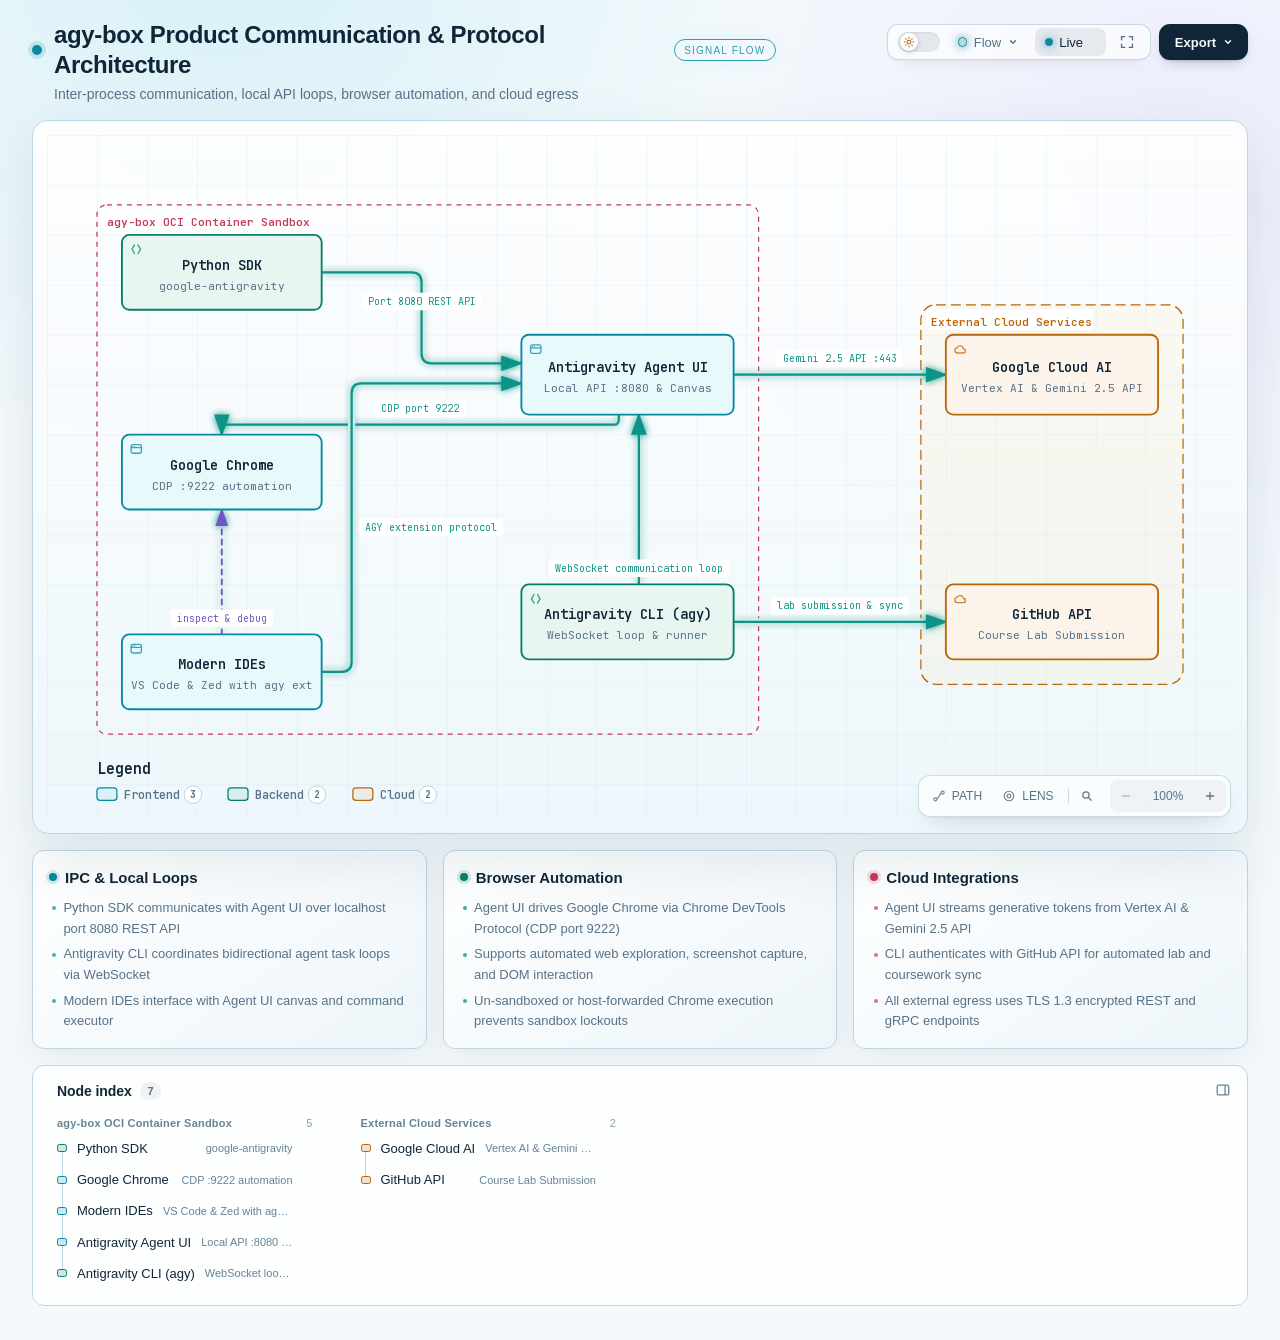
==== docs/diagrams/interactive/product-communication.html @ 85909605 "feat(docs): add interactive Archify architecture and workflow diagrams" ====
<!DOCTYPE html>
<html lang="en" data-theme="dark" data-preset="signal-flow">
<head>
  <meta charset="UTF-8">
  <meta name="viewport" content="width=device-width, initial-scale=1.0">
  <meta name="generator" content="archify 3.0.1">
  <meta name="archify-reader-contract" content="declared-wide-v1">
  <title>agy-box Product Communication &amp; Protocol Architecture Diagram</title>
  <script>
    // Resolve the theme before first paint so light-preference users don't
    // see a dark flash. The toolbar script below re-applies with UI state.
    (function () {
      try {
        var theme = null;
        try {
          var param = new URLSearchParams(window.location.search).get('theme');
          if (param === 'light' || param === 'dark') theme = param;
          if (new URLSearchParams(window.location.search).get('embed') === '1') {
            document.documentElement.setAttribute('data-embed', 'true');
          }
          if (new URLSearchParams(window.location.search).get('present') === '1') {
            document.documentElement.setAttribute('data-present', 'true');
          }
        } catch (_) {}
        if (!theme) {
          try { theme = localStorage.getItem('archify-theme'); } catch (_) {}
        }
        if (theme !== 'light' && theme !== 'dark') {
          theme = window.matchMedia('(prefers-color-scheme: light)').matches ? 'light' : 'dark';
        }
        document.documentElement.setAttribute('data-theme', theme);
      } catch (_) {}
    })();
  </script>
  <style id="archify-fonts">
/*
JetBrains Mono variable WOFF2 subsets from Google Fonts service revision v24.
These fixed bytes are shared by the viewer and its SVG/raster exports.
No local() source: an installed copy must not override the bundled font.
Uncovered characters (including CJK) still use the system fallback stack.
Upstream: https://github.com/JetBrains/JetBrainsMono

cyrillic-ext    1664 bytes  sha256 9343de2ca5d9549f792e7962375af8efb0f320c7643bfd36c884b5a30e5c396f
cyrillic        8892 bytes  sha256 4995a9a43ac659ec32fcd8b463755cd6a07b31a6e6b3894a6a153b661cf490e2
greek           6800 bytes  sha256 49c3da6c9a2b279b0f1f860f5cfb1f5dc38d88a5c7be9c9b1837bbc4e3db6111
vietnamese      5872 bytes  sha256 d44eb1936043a56038eb02dd70b243f379bef65783f94ec12f277550720411f1
latin-ext      11596 bytes  sha256 9c38cb2d0d2d93c1ee6e21fa78db76f13ea7e15e15cc64214c7ca89b6aaa35c4
latin          31340 bytes  sha256 2c32b9b3ee358c119e210f6f5195f9bd34894d78a785ff2e95d60e718e400af4

Copyright 2020 The JetBrains Mono Project Authors (https://github.com/JetBrains/JetBrainsMono)

This Font Software is licensed under the SIL Open Font License, Version 1.1.
This license is copied below, and is also available with a FAQ at:
https://openfontlicense.org


-----------------------------------------------------------
SIL OPEN FONT LICENSE Version 1.1 - 26 February 2007
-----------------------------------------------------------

PREAMBLE
The goals of the Open Font License (OFL) are to stimulate worldwide
development of collaborative font projects, to support the font creation
efforts of academic and linguistic communities, and to provide a free and
open framework in which fonts may be shared and improved in partnership
with others.

The OFL allows the licensed fonts to be used, studied, modified and
redistributed freely as long as they are not sold by themselves. The
fonts, including any derivative works, can be bundled, embedded,
redistributed and/or sold with any software provided that any reserved
names are not used by derivative works. The fonts and derivatives,
however, cannot be released under any other type of license. The
requirement for fonts to remain under this license does not apply
to any document created using the fonts or their derivatives.

DEFINITIONS
"Font Software" refers to the set of files released by the Copyright
Holder(s) under this license and clearly marked as such. This may
include source files, build scripts and documentation.

"Reserved Font Name" refers to any names specified as such after the
copyright statement(s).

"Original Version" refers to the collection of Font Software components as
distributed by the Copyright Holder(s).

"Modified Version" refers to any derivative made by adding to, deleting,
or substituting -- in part or in whole -- any of the components of the
Original Version, by changing formats or by porting the Font Software to a
new environment.

"Author" refers to any designer, engineer, programmer, technical
writer or other person who contributed to the Font Software.

PERMISSION & CONDITIONS
Permission is hereby granted, free of charge, to any person obtaining
a copy of the Font Software, to use, study, copy, merge, embed, modify,
redistribute, and sell modified and unmodified copies of the Font
Software, subject to the following conditions:

1) Neither the Font Software nor any of its individual components,
in Original or Modified Versions, may be sold by itself.

2) Original or Modified Versions of the Font Software may be bundled,
redistributed and/or sold with any software, provided that each copy
contains the above copyright notice and this license. These can be
included either as stand-alone text files, human-readable headers or
in the appropriate machine-readable metadata fields within text or
binary files as long as those fields can be easily viewed by the user.

3) No Modified Version of the Font Software may use the Reserved Font
Name(s) unless explicit written permission is granted by the corresponding
Copyright Holder. This restriction only applies to the primary font name as
presented to the users.

4) The name(s) of the Copyright Holder(s) or the Author(s) of the Font
Software shall not be used to promote, endorse or advertise any
Modified Version, except to acknowledge the contribution(s) of the
Copyright Holder(s) and the Author(s) or with their explicit written
permission.

5) The Font Software, modified or unmodified, in part or in whole,
must be distributed entirely under this license, and must not be
distributed under any other license. The requirement for fonts to
remain under this license does not apply to any document created
using the Font Software.

TERMINATION
This license becomes null and void if any of the above conditions are
not met.

DISCLAIMER
THE FONT SOFTWARE IS PROVIDED "AS IS", WITHOUT WARRANTY OF ANY KIND,
EXPRESS OR IMPLIED, INCLUDING BUT NOT LIMITED TO ANY WARRANTIES OF
MERCHANTABILITY, FITNESS FOR A PARTICULAR PURPOSE AND NONINFRINGEMENT
OF COPYRIGHT, PATENT, TRADEMARK, OR OTHER RIGHT. IN NO EVENT SHALL THE
COPYRIGHT HOLDER BE LIABLE FOR ANY CLAIM, DAMAGES OR OTHER LIABILITY,
INCLUDING ANY GENERAL, SPECIAL, INDIRECT, INCIDENTAL, OR CONSEQUENTIAL
DAMAGES, WHETHER IN AN ACTION OF CONTRACT, TORT OR OTHERWISE, ARISING
FROM, OUT OF THE USE OR INABILITY TO USE THE FONT SOFTWARE OR FROM
OTHER DEALINGS IN THE FONT SOFTWARE.
*/
    /* cyrillic-ext */
    @font-face { font-family: 'JetBrains Mono'; font-style: normal; font-weight: 400 800; font-display: swap;
      src: url([data-uri]) format('woff2');
      unicode-range: U+0460-052F, U+1C80-1C8A, U+20B4, U+2DE0-2DFF, U+A640-A69F, U+FE2E-FE2F; }
    /* cyrillic */
    @font-face { font-family: 'JetBrains Mono'; font-style: normal; font-weight: 400 800; font-display: swap;
      src: url([data-uri]) format('woff2');
      unicode-range: U+0301, U+0400-045F, U+0490-0491, U+04B0-04B1, U+2116; }
    /* greek */
    @font-face { font-family: 'JetBrains Mono'; font-style: normal; font-weight: 400 800; font-display: swap;
      src: url([data-uri]) format('woff2');
      unicode-range: U+0370-0377, U+037A-037F, U+0384-038A, U+038C, U+038E-03A1, U+03A3-03FF; }
    /* vietnamese */
    @font-face { font-family: 'JetBrains Mono'; font-style: normal; font-weight: 400 800; font-display: swap;
      src: url([data-uri]) format('woff2');
      unicode-range: U+0102-0103, U+0110-0111, U+0128-0129, U+0168-0169, U+01A0-01A1, U+01AF-01B0, U+0300-0301, U+0303-0304, U+0308-0309, U+0323, U+0329, U+1EA0-1EF9, U+20AB; }
    /* latin-ext */
    @font-face { font-family: 'JetBrains Mono'; font-style: normal; font-weight: 400 800; font-display: swap;
      src: url([data-uri]) format('woff2');
      unicode-range: U+0100-02BA, U+02BD-02C5, U+02C7-02CC, U+02CE-02D7, U+02DD-02FF, U+0304, U+0308, U+0329, U+1D00-1DBF, U+1E00-1E9F, U+1EF2-1EFF, U+2020, U+20A0-20AB, U+20AD-20C0, U+2113, U+2C60-2C7F, U+A720-A7FF; }
    /* latin */
    @font-face { font-family: 'JetBrains Mono'; font-style: normal; font-weight: 400 800; font-display: swap;
      src: url([data-uri]) format('woff2');
      unicode-range: U+0000-00FF, U+0131, U+0152-0153, U+02BB-02BC, U+02C6, U+02DA, U+02DC, U+0304, U+0308, U+0329, U+2000-206F, U+20AC, U+2122, U+2191, U+2193, U+2212, U+2215, U+FEFF, U+FFFD; }
  </style>
  <style>
    /* ==========================================================
       THEME VARIABLES — switch by toggling [data-theme] on <html>
       ========================================================== */
    :root,
    [data-theme="dark"] {
      --bg: #020617;
      --grid: #1e293b;
      --canvas-dot: rgba(148, 163, 184, 0.16);
      --text: #ffffff;
      --text-muted: #94a3b8;
      --text-dim: #475569;
      /* UI chrome and menu hints need more contrast than SVG .t-dim accents */
      --text-faint: #7d8da1;

      --panel: rgba(15, 23, 42, 0.5);
      --panel-border: #1e293b;
      --lane-fill: rgba(15, 23, 42, 0.22);
      --lane-stroke: #334155;

      --arrow: #64748b;
      --arrow-emphasis: #34d399;

      /* Opaque mask color used behind semi-transparent component fills
         so the arrows drawn underneath are properly hidden. */
      --mask: #0f172a;

      --frontend-fill:    rgba(8, 51, 68, 0.4);
      --frontend-stroke:  #22d3ee;
      --backend-fill:     rgba(6, 78, 59, 0.4);
      --backend-stroke:   #34d399;
      --database-fill:    rgba(76, 29, 149, 0.4);
      --database-stroke:  #a78bfa;
      --cloud-fill:       rgba(120, 53, 15, 0.3);
      --cloud-stroke:     #fbbf24;
      --security-fill:    rgba(136, 19, 55, 0.4);
      --security-stroke:  #fb7185;
      --messagebus-fill:  rgba(251, 146, 60, 0.3);
      --messagebus-stroke:#fb923c;
      --external-fill:    rgba(30, 41, 59, 0.5);
      --external-stroke:  #94a3b8;

      --toolbar-bg:       rgba(15, 23, 42, 0.8);
      --toolbar-border:   #334155;
      --toolbar-text:     #e2e8f0;
      --toolbar-hover:    rgba(15, 23, 42, 0.95);
      --toolbar-menu-bg:  #0f172a;
    }

    [data-theme="light"] {
      --bg: #f4f5f7;
      --grid: #e9edf2;
      --canvas-dot: #d9dee5;
      --text: #111827;
      --text-muted: #5b6474;
      --text-dim: #9aa3b2;
      --text-faint: #6b7280;

      --panel: #ffffff;
      --panel-border: #e5e7eb;
      --lane-fill: rgba(248, 250, 252, 0.65);
      --lane-stroke: #cbd5e1;

      --arrow: #94a3b8;
      --arrow-emphasis: #059669;

      --mask: #ffffff;

      --frontend-fill: rgba(34, 211, 238, 0.15);
      --frontend-stroke: #0891b2;
      --backend-fill: rgba(52, 211, 153, 0.18);
      --backend-stroke: #059669;
      --database-fill: rgba(167, 139, 250, 0.2);
      --database-stroke: #7c3aed;
      --cloud-fill: rgba(251, 191, 36, 0.18);
      --cloud-stroke: #d97706;
      --security-fill: rgba(251, 113, 133, 0.15);
      --security-stroke: #e11d48;
      --messagebus-fill: rgba(251, 146, 60, 0.15);
      --messagebus-stroke: #ea580c;
      --external-fill: rgba(148, 163, 184, 0.18);
      --external-stroke: #64748b;

      --toolbar-bg:       rgba(255, 255, 255, 0.92);
      --toolbar-border:   #cbd5e1;
      --toolbar-text:     #334155;
      --toolbar-hover:    #ffffff;
      --toolbar-menu-bg:  #ffffff;
    }

    /* ==========================================================
       SIGNAL FLOW — an opt-in, motion-forward visual preset.
       The variables also target a standalone exported SVG, whose
       root carries data-preset and data-theme directly.
       ========================================================== */
    [data-preset="signal-flow"][data-theme="dark"] {
      --bg: #030711;
      --grid: #15233a;
      --panel: rgba(6, 14, 28, 0.78);
      --panel-border: #1d3350;
      --lane-fill: rgba(9, 22, 40, 0.5);
      --lane-stroke: #2c4564;
      --text: #f5fbff;
      --text-muted: #9eb0c7;
      --text-dim: #52667f;
      --text-faint: #7890ad;
      --mask: #07101e;
      --frontend-fill: rgba(6, 182, 212, 0.14);
      --frontend-stroke: #67e8f9;
      --backend-fill: rgba(16, 185, 129, 0.14);
      --backend-stroke: #5eead4;
      --database-fill: rgba(139, 92, 246, 0.16);
      --database-stroke: #c4b5fd;
      --cloud-fill: rgba(245, 158, 11, 0.13);
      --cloud-stroke: #fcd34d;
      --security-fill: rgba(244, 63, 94, 0.13);
      --security-stroke: #fda4af;
      --messagebus-fill: rgba(249, 115, 22, 0.13);
      --messagebus-stroke: #fdba74;
      --external-fill: rgba(71, 85, 105, 0.24);
      --external-stroke: #a5b4c7;
      --arrow: #7890ad;
      --arrow-emphasis: #2dd4bf;
      --toolbar-bg: rgba(7, 16, 30, 0.86);
      --toolbar-border: #29415f;
      --toolbar-menu-bg: #07101e;
    }

    [data-preset="signal-flow"][data-theme="light"] {
      --bg: #f4f9fc;
      --grid: #d4e5ee;
      --panel: rgba(255, 255, 255, 0.82);
      --panel-border: #bfd5e2;
      --lane-fill: rgba(232, 243, 248, 0.62);
      --lane-stroke: #a9c5d5;
      --text: #102638;
      --text-muted: #587287;
      --text-dim: #8aa2b4;
      --text-faint: #668397;
      --mask: #ffffff;
      --frontend-fill: rgba(6, 182, 212, 0.09);
      --frontend-stroke: #0789a1;
      --backend-fill: rgba(5, 150, 105, 0.09);
      --backend-stroke: #087f69;
      --database-fill: rgba(124, 58, 237, 0.09);
      --database-stroke: #7254c7;
      --cloud-fill: rgba(217, 119, 6, 0.08);
      --cloud-stroke: #b9670b;
      --security-fill: rgba(225, 29, 72, 0.08);
      --security-stroke: #c53a59;
      --messagebus-fill: rgba(234, 88, 12, 0.08);
      --messagebus-stroke: #c65f27;
      --external-fill: rgba(100, 116, 139, 0.1);
      --external-stroke: #607a8c;
      --arrow: #7b97aa;
      --arrow-emphasis: #0d9488;
    }

    /* ==========================================================
       BLUEPRINT — a review-first drafting preset for deployment,
       infrastructure, and technical design documentation. It keeps
       the same semantic palette and geometry while trading glow for
       precise grid contrast, squared materials, and drafting marks.
       ========================================================== */
    [data-preset="blueprint"][data-theme="dark"] {
      --bg: #06131f;
      --grid: #17425a;
      --panel: rgba(7, 27, 43, 0.9);
      --panel-border: #27627f;
      --lane-fill: rgba(10, 43, 66, 0.36);
      --lane-stroke: #34799a;
      --text: #e3f6ff;
      --text-muted: #91b8ca;
      --text-dim: #557e92;
      --text-faint: #739caf;
      --mask: #0a2031;
      --frontend-fill: rgba(26, 157, 193, 0.14);
      --frontend-stroke: #66d9ef;
      --backend-fill: rgba(31, 155, 124, 0.13);
      --backend-stroke: #69dfbd;
      --database-fill: rgba(120, 105, 196, 0.14);
      --database-stroke: #b4a8ff;
      --cloud-fill: rgba(197, 145, 43, 0.13);
      --cloud-stroke: #ffd166;
      --security-fill: rgba(199, 76, 104, 0.13);
      --security-stroke: #ff8da1;
      --messagebus-fill: rgba(207, 112, 49, 0.13);
      --messagebus-stroke: #ffad66;
      --external-fill: rgba(84, 119, 139, 0.18);
      --external-stroke: #a7cad9;
      --arrow: #78a3b7;
      --arrow-emphasis: #64dfc1;
      --toolbar-bg: rgba(7, 28, 45, 0.92);
      --toolbar-border: #34799a;
      --toolbar-text: #d8f3ff;
      --toolbar-hover: rgba(18, 58, 83, 0.95);
      --toolbar-menu-bg: #0a2031;
    }

    [data-preset="blueprint"][data-theme="light"] {
      --bg: #edf7fa;
      --grid: #b5d5e1;
      --panel: rgba(249, 253, 255, 0.94);
      --panel-border: #78aabd;
      --lane-fill: rgba(210, 232, 240, 0.42);
      --lane-stroke: #83b2c4;
      --text: #123344;
      --text-muted: #4e7486;
      --text-dim: #86a6b4;
      --text-faint: #668c9d;
      --mask: #f9fdff;
      --frontend-fill: rgba(8, 145, 178, 0.08);
      --frontend-stroke: #087f9c;
      --backend-fill: rgba(5, 128, 101, 0.08);
      --backend-stroke: #08755f;
      --database-fill: rgba(100, 75, 180, 0.08);
      --database-stroke: #6757a8;
      --cloud-fill: rgba(181, 120, 15, 0.08);
      --cloud-stroke: #a86609;
      --security-fill: rgba(190, 48, 80, 0.07);
      --security-stroke: #b32f50;
      --messagebus-fill: rgba(196, 81, 22, 0.07);
      --messagebus-stroke: #b65120;
      --external-fill: rgba(79, 112, 128, 0.08);
      --external-stroke: #506f7e;
      --arrow: #6d93a5;
      --arrow-emphasis: #087f69;
      --toolbar-bg: rgba(247, 252, 254, 0.94);
      --toolbar-border: #8ab5c5;
      --toolbar-text: #294f61;
      --toolbar-hover: #ffffff;
      --toolbar-menu-bg: #f9fdff;
    }

    /* ==========================================================
       EDITORIAL — a warm, publication-minded preset for design
       reviews, launch notes, and documentation. The diagram keeps
       the same semantic palette and exact geometry, but trades
       software chrome for paper, ink, ruled structure, and one
       restrained vermilion accent.
       ========================================================== */
    [data-preset="editorial"][data-theme="dark"] {
      --bg: #181611;
      --grid: #39342a;
      --panel: rgba(35, 31, 24, 0.96);
      --panel-border: #625a4a;
      --lane-fill: rgba(52, 46, 35, 0.46);
      --lane-stroke: #726957;
      --text: #f4eddf;
      --text-muted: #b9ae9b;
      --text-dim: #776e60;
      --text-faint: #9d917e;
      --mask: #231f18;
      --frontend-fill: rgba(43, 133, 142, 0.16);
      --frontend-stroke: #7fc6c7;
      --backend-fill: rgba(63, 132, 92, 0.16);
      --backend-stroke: #8fc29e;
      --database-fill: rgba(117, 91, 141, 0.17);
      --database-stroke: #c0a4d0;
      --cloud-fill: rgba(170, 119, 49, 0.16);
      --cloud-stroke: #d8ad68;
      --security-fill: rgba(157, 69, 65, 0.17);
      --security-stroke: #df9085;
      --messagebus-fill: rgba(174, 79, 42, 0.16);
      --messagebus-stroke: #df946f;
      --external-fill: rgba(126, 115, 96, 0.18);
      --external-stroke: #b8ad99;
      --arrow: #948978;
      --arrow-emphasis: #dd6b3d;
      --toolbar-bg: rgba(35, 31, 24, 0.92);
      --toolbar-border: #625a4a;
      --toolbar-text: #eee5d5;
      --toolbar-hover: #302a20;
      --toolbar-menu-bg: #231f18;
    }

    [data-preset="editorial"][data-theme="light"] {
      --bg: #f2eee5;
      --grid: #d8d0c2;
      --panel: rgba(251, 248, 241, 0.97);
      --panel-border: #c4b9a6;
      --lane-fill: rgba(229, 221, 207, 0.42);
      --lane-stroke: #b8aa94;
      --text: #242018;
      --text-muted: #6f6658;
      --text-dim: #a09788;
      --text-faint: #817767;
      --mask: #fbf8f1;
      --frontend-fill: rgba(31, 117, 126, 0.09);
      --frontend-stroke: #287e84;
      --backend-fill: rgba(42, 119, 75, 0.09);
      --backend-stroke: #397b53;
      --database-fill: rgba(105, 75, 130, 0.09);
      --database-stroke: #765d86;
      --cloud-fill: rgba(157, 103, 31, 0.1);
      --cloud-stroke: #9a671f;
      --security-fill: rgba(153, 58, 52, 0.09);
      --security-stroke: #9e463f;
      --messagebus-fill: rgba(182, 70, 27, 0.09);
      --messagebus-stroke: #ad4b25;
      --external-fill: rgba(101, 91, 75, 0.09);
      --external-stroke: #746b5e;
      --arrow: #8a806f;
      --arrow-emphasis: #bb4c23;
      --toolbar-bg: rgba(251, 248, 241, 0.94);
      --toolbar-border: #c4b9a6;
      --toolbar-text: #40392f;
      --toolbar-hover: #fffdf8;
      --toolbar-menu-bg: #fbf8f1;
    }

    * { margin: 0; padding: 0; box-sizing: border-box; }

    body {
      --archify-page-top: 2rem;
      font-family: -apple-system, BlinkMacSystemFont, 'Segoe UI', 'PingFang SC', 'Hiragino Sans GB', 'Microsoft YaHei', 'Noto Sans CJK SC', 'Noto Sans', Roboto, 'Helvetica Neue', Arial, sans-serif;
      -webkit-font-smoothing: antialiased;
      background: var(--bg);
      min-height: 100vh;
      padding: var(--archify-page-top) 2rem 2rem;
      color: var(--text);
      /* Theme surfaces change together; animating the page background leaves it
         visibly out of sync with the SVG and panel for the first 200ms. */
    }

    html[data-preset="signal-flow"] body {
      background-image:
        radial-gradient(circle at 18% -8%, rgba(34, 211, 238, 0.14), transparent 34rem),
        radial-gradient(circle at 92% 18%, rgba(139, 92, 246, 0.12), transparent 30rem);
      background-attachment: fixed;
    }
    html[data-preset="signal-flow"][data-theme="light"] body {
      background-image:
        radial-gradient(circle at 18% -8%, rgba(6, 182, 212, 0.12), transparent 34rem),
        radial-gradient(circle at 92% 18%, rgba(139, 92, 246, 0.08), transparent 30rem);
    }
    html[data-preset="blueprint"] body {
      background-image:
        linear-gradient(var(--grid) 1px, transparent 1px),
        linear-gradient(90deg, var(--grid) 1px, transparent 1px);
      background-size: 32px 32px;
      background-position: -1px -1px;
      background-attachment: fixed;
    }
    html[data-preset="editorial"] body {
      background-image:
        linear-gradient(90deg, transparent 0, transparent 5.4rem, color-mix(in srgb, var(--security-stroke) 18%, transparent) 5.4rem, color-mix(in srgb, var(--security-stroke) 18%, transparent) calc(5.4rem + 1px), transparent calc(5.4rem + 1px)),
        repeating-linear-gradient(0deg, transparent 0, transparent 31px, color-mix(in srgb, var(--grid) 36%, transparent) 31px, color-mix(in srgb, var(--grid) 36%, transparent) 32px);
      background-attachment: fixed;
    }

    /* Gallery/embed mode keeps the generated artifact as the source of truth
       while presenting only its diagram surface inside a proof card. */
    html[data-embed="true"] body {
      min-height: 0;
      padding: 0;
      overflow: hidden;
      background: var(--bg);
      background-image: none;
    }
    html[data-embed="true"] .toolbar,
    html[data-embed="true"] .header,
    html[data-embed="true"] .cards,
    html[data-embed="true"] .diagram-nav,
    html[data-embed="true"] .overview-map,
    html[data-embed="true"] .focus-chip,
    html[data-embed="true"] .route-probe,
    html[data-embed="true"] .semantic-lens,
    html[data-embed="true"] .diagram-guide,
    html[data-embed="true"] .node-finder,
    html[data-embed="true"] .node-outline { display: none !important; }
    html[data-embed="true"] .container { max-width: none; }
    html[data-embed="true"] .diagram-container {
      padding: 0.5rem;
      border: 0;
      border-radius: 0;
      box-shadow: none;
    }
    html[data-embed="true"] .diagram-container svg { min-width: 0; }

    /* Presentation Stage is a viewer-only layer: it gives the live diagram
       the viewport while keeping guided views, theme, focus, and exports real.
       Embed mode wins when both query parameters are present. */
    html[data-present="true"]:not([data-embed="true"]) body {
      --archify-page-top: 1rem;
      height: 100dvh;
      min-height: 0;
      padding: 1rem;
      overflow: hidden;
    }
    html[data-present="true"]:not([data-embed="true"]) .container {
      display: flex;
      flex-direction: column;
      gap: 0.75rem;
      width: 100%;
      max-width: none;
      height: calc(100dvh - 2rem);
    }
    html[data-present="true"]:not([data-embed="true"]) .header {
      flex: none;
      min-width: 0;
      margin: 0;
      padding-right: 23rem;
    }
    html[data-present="true"]:not([data-embed="true"]) .header-row { margin-bottom: 0.25rem; }
    html[data-present="true"]:not([data-embed="true"]) .subtitle {
      overflow: hidden;
      text-overflow: ellipsis;
      white-space: nowrap;
    }

    html[data-present="true"]:not([data-embed="true"]) .diagram-container {
      display: flex;
      flex: 1 1 auto;
      align-items: center;
      justify-content: center;
      min-height: 0;
      padding: 0.75rem;
      padding-bottom: calc(0.75rem + var(--archify-nav-reserve));
    }
    html[data-present="true"]:not([data-embed="true"]) .diagram-container > svg {
      flex: 1 1 auto;
      height: 100%;
      min-height: 0;
      width: 100%;
      min-width: 0;
    }
    html[data-present="true"]:not([data-embed="true"]) .cards { display: none; }
    html[data-present="true"]:not([data-embed="true"]) #btn-present {
      border-color: var(--frontend-stroke);
      color: var(--frontend-stroke);
    }

    /* The reader owns only the outer scale. Wide diagrams and measured tall workflows keep one authored
       SVG/viewBox while the runtime chooses a desktop width from the actual
       vertical budget. This avoids device-specific files and breakpoint
       jumps between a laptop and a tall monitor. */
    .container {
      width: 100%;
      max-width: var(--archify-reader-width, 1440px);
      margin: 0 auto;
    }
    html[data-reader-narrow="true"]:not([data-present="true"]) .diagram-container > svg {
      min-width: 0;
      max-width: var(--archify-diagram-max-width);
      margin-inline: auto;
    }
    @media (min-width: 768px) and (max-height: 920px) {
      .header { margin-bottom: 1rem; }
      .diagram-container { padding: 1rem; }
      .cards { margin-top: 1rem; }
      .card { padding: 1rem; }
    }

    .header { margin-bottom: 1.5rem; padding-right: 29.5rem; }

    html[data-preset="signal-flow"] .header,
    html[data-preset="blueprint"] .header,
    html[data-preset="editorial"] .header { padding-right: 29.5rem; }

    .header-row {
      display: flex;
      align-items: center;
      gap: 0.75rem;
      min-height: 2.75rem;
      margin-bottom: 0.25rem;
    }

    .pulse-dot {
      flex: none;
      width: 10px;
      height: 10px;
      background: var(--frontend-stroke);
      border-radius: 50%;
      box-shadow: 0 0 0 4px color-mix(in srgb, var(--frontend-stroke) 16%, transparent);
      animation: none;
    }

    html[data-motion-capable="true"] .pulse-dot { animation: pulse 2s infinite; }

    @keyframes pulse {
      0%, 100% { opacity: 1; }
      50% { opacity: 0.5; }
    }

    h1 {
      font-size: 1.5rem;
      font-weight: 650;
      line-height: 1.25;
      letter-spacing: -0.015em;
    }

    .subtitle {
      color: var(--text-muted);
      font-size: 0.875rem;
      line-height: 1.55;
      margin-left: 1.375rem;
    }

    html[data-preset="signal-flow"] .header-row::after {
      content: attr(data-preset-badge-signal-flow);
      flex: none;
      margin-left: 0.25rem;
      color: var(--frontend-stroke);
      border: 1px solid var(--frontend-stroke);
      border-radius: 999px;
      padding: 0.28rem 0.6rem;
      font-size: 0.625rem;
      letter-spacing: 0.12em;
      opacity: 0.82;
      box-shadow: 0 0 20px rgba(34, 211, 238, 0.12);
      white-space: nowrap;
    }

    html[data-preset="blueprint"] .pulse-dot {
      width: 10px;
      height: 10px;
      border: 1px solid var(--frontend-stroke);
      border-radius: 1px;
      background: transparent;
      box-shadow: inset 0 0 0 2px var(--bg);
      transform: rotate(45deg);
      animation: none;
    }
    html[data-preset="blueprint"] .header-row::after {
      content: attr(data-preset-badge-blueprint);
      flex: none;
      margin-left: 0.25rem;
      padding: 0.28rem 0.55rem;
      border-top: 1px solid var(--frontend-stroke);
      border-bottom: 1px solid var(--frontend-stroke);
      color: var(--frontend-stroke);
      font-size: 0.5625rem;
      font-weight: 700;
      letter-spacing: 0.14em;
      white-space: nowrap;
    }

    html[data-preset="editorial"] h1,
    html[data-preset="editorial"] .card h3 {
      font-family: Georgia, 'Times New Roman', 'Songti SC', STSong, serif;
      letter-spacing: -0.02em;
    }
    html[data-preset="editorial"] h1 { font-size: 1.72rem; font-weight: 600; }
    html[data-preset="editorial"] .pulse-dot {
      width: 9px;
      height: 9px;
      border: 1px solid var(--arrow-emphasis);
      border-radius: 0;
      background: var(--arrow-emphasis);
      box-shadow: 0 0 0 3px color-mix(in srgb, var(--arrow-emphasis) 14%, transparent);
      transform: rotate(45deg);
      animation: none;
    }
    html[data-preset="editorial"] .header-row::after {
      content: attr(data-preset-badge-editorial);
      flex: none;
      margin-left: 0.25rem;
      padding: 0.32rem 0 0.24rem;
      border-bottom: 2px solid var(--arrow-emphasis);
      color: var(--arrow-emphasis);
      font-family: Georgia, 'Times New Roman', serif;
      font-size: 0.625rem;
      font-style: italic;
      font-weight: 600;
      letter-spacing: 0.08em;
      white-space: nowrap;
    }

    .diagram-container {
      --archify-nav-reserve: 0px;
      background: var(--panel);
      border-radius: 1rem;
      border: 1px solid var(--panel-border);
      box-shadow: 0 1px 2px rgba(15, 23, 42, 0.04), 0 16px 40px -20px rgba(15, 23, 42, 0.18);
      padding: 1.5rem;
      padding-bottom: calc(1.5rem + var(--archify-nav-reserve));
      overflow: hidden;
      position: relative;
    }

    html[data-preset="signal-flow"] .diagram-container {
      position: relative;
      overflow: hidden;
      background: linear-gradient(180deg, rgba(8, 20, 38, 0.82), rgba(3, 8, 18, 0.94));
      box-shadow: inset 0 1px 0 rgba(255, 255, 255, 0.04), 0 28px 80px rgba(0, 0, 0, 0.34);
    }
    html[data-preset="signal-flow"][data-theme="light"] .diagram-container {
      background: linear-gradient(180deg, rgba(255, 255, 255, 0.9), rgba(237, 246, 250, 0.94));
      box-shadow: inset 0 1px 0 rgba(255, 255, 255, 0.72), 0 24px 60px rgba(45, 78, 99, 0.12);
    }
    html[data-preset="blueprint"] .diagram-container {
      border-color: var(--panel-border);
      border-radius: 0.35rem;
      background: var(--panel);
      box-shadow:
        inset 0 0 0 1px color-mix(in srgb, var(--panel-border) 34%, transparent),
        0 18px 48px rgba(0, 0, 0, 0.16);
    }
    html[data-preset="blueprint"] .diagram-container::after {
      content: "";
      position: absolute;
      z-index: 10;
      inset: 0.7rem;
      pointer-events: none;
      background:
        linear-gradient(var(--frontend-stroke), var(--frontend-stroke)) left top / 1.35rem 1px no-repeat,
        linear-gradient(var(--frontend-stroke), var(--frontend-stroke)) left top / 1px 1.35rem no-repeat,
        linear-gradient(var(--frontend-stroke), var(--frontend-stroke)) right top / 1.35rem 1px no-repeat,
        linear-gradient(var(--frontend-stroke), var(--frontend-stroke)) right top / 1px 1.35rem no-repeat,
        linear-gradient(var(--frontend-stroke), var(--frontend-stroke)) left bottom / 1.35rem 1px no-repeat,
        linear-gradient(var(--frontend-stroke), var(--frontend-stroke)) left bottom / 1px 1.35rem no-repeat,
        linear-gradient(var(--frontend-stroke), var(--frontend-stroke)) right bottom / 1.35rem 1px no-repeat,
        linear-gradient(var(--frontend-stroke), var(--frontend-stroke)) right bottom / 1px 1.35rem no-repeat;
      opacity: 0.58;
    }
    html[data-preset="editorial"] .diagram-container {
      overflow: hidden;
      border-color: var(--panel-border);
      border-radius: 0.38rem;
      background:
        linear-gradient(90deg, color-mix(in srgb, var(--security-fill) 58%, transparent), transparent 12%),
        var(--panel);
      box-shadow:
        0 1px 0 color-mix(in srgb, var(--text) 6%, transparent),
        0 18px 48px color-mix(in srgb, #000 19%, transparent);
    }
    html[data-preset="editorial"] .diagram-container::after {
      position: absolute;
      z-index: 10;
      top: 0.72rem;
      right: 1.25rem;
      padding: 0.2rem 0.52rem;
      border: 1px solid var(--panel-border);
      background: var(--panel);
      color: var(--arrow-emphasis);
      content: attr(data-preset-badge-editorial-plate);
      font-family: Georgia, 'Times New Roman', serif;
      font-size: 0.52rem;
      font-style: italic;
      font-weight: 600;
      letter-spacing: 0.09em;
      pointer-events: none;
    }
    html[data-embed="true"][data-preset="editorial"] .diagram-container::after { display: none; }
    html[data-motion-capable="true"][data-preset="signal-flow"][data-ambient-motion="running"] .diagram-container::before {
      content: "";
      position: absolute;
      inset: 0;
      pointer-events: none;
      background: linear-gradient(115deg, transparent 28%, rgba(103, 232, 249, 0.035) 48%, transparent 68%);
      transform: translateX(-70%);
      animation: archify-signal-scan 4.8s ease-in-out 1 both;
    }

    /* Motion Governor gives the reader a real static state and gives the
       strongest semantic action the only motion budget. Atmosphere resets to
       its authored base instead of freezing mid-cycle. Static artifacts never
       start a decorative pulse or scan. */
    html:not([data-motion-capable="true"]) svg[data-animation="trace"] [data-animate] {
      animation: none !important;
    }
    html:not([data-motion-capable="true"]) svg[data-animation="trace"] [data-graph-role="automatic-crossover"]:has(> [data-animate="edge"]) > [data-graph-role="automatic-crossover-underlay"] {
      animation: none !important;
    }
    html[data-motion="still"] .pulse-dot,
    html[data-motion="still"] .diagram-container::before,
    html[data-motion="still"] svg[data-animation="trace"] [data-animate],
    html[data-motion-owner] .pulse-dot,
    html[data-motion-owner] .diagram-container::before,
    html[data-motion-owner] svg[data-animation="trace"] [data-animate],
    html[data-embed="true"] .pulse-dot,
    html[data-embed="true"] .diagram-container::before,
    html[data-share-playback="true"] .pulse-dot,
    html[data-share-playback="true"] .diagram-container::before,
    html[data-document-hidden="true"] .pulse-dot,
    html[data-document-hidden="true"] .diagram-container::before,
    html[data-document-hidden="true"] svg[data-animation="trace"] [data-animate],
    html[data-motion="still"] svg[data-animation="trace"] [data-graph-role="automatic-crossover"]:has(> [data-animate="edge"]) > [data-graph-role="automatic-crossover-underlay"],
    html[data-motion-owner] svg[data-animation="trace"] [data-graph-role="automatic-crossover"]:has(> [data-animate="edge"]) > [data-graph-role="automatic-crossover-underlay"],
    html[data-embed="true"] svg[data-animation="trace"] [data-graph-role="automatic-crossover"]:has(> [data-animate="edge"]) > [data-graph-role="automatic-crossover-underlay"],
    html[data-share-playback="true"] svg[data-animation="trace"] [data-graph-role="automatic-crossover"]:has(> [data-animate="edge"]) > [data-graph-role="automatic-crossover-underlay"],
    html[data-document-hidden="true"] svg[data-animation="trace"] [data-graph-role="automatic-crossover"]:has(> [data-animate="edge"]) > [data-graph-role="automatic-crossover-underlay"] {
      animation: none !important;
    }
    html[data-motion="still"] .diagram-container::before,
    html[data-motion-owner] .diagram-container::before,
    html[data-embed="true"] .diagram-container::before,
    html[data-share-playback="true"] .diagram-container::before {
      opacity: 0;
    }
    html[data-motion="still"] .intent-trace-flow,
    html[data-motion="still"] .route-probe-flow,
    html[data-motion="still"] .route-journey-flow,
    html[data-motion="still"] .semantic-lens-flow,
    html[data-motion="still"] .diagram-guide,
    html[data-motion="still"] .overview-map-live,
    html[data-document-hidden="true"] .intent-trace-flow,
    html[data-document-hidden="true"] .route-probe-flow,
    html[data-document-hidden="true"] .route-journey-flow,
    html[data-document-hidden="true"] .semantic-lens-flow,
    html[data-document-hidden="true"] .diagram-guide,
    html[data-document-hidden="true"] .overview-map-live {
      animation: none !important;
    }

    html[data-motion="still"] .intent-trace-flow,
    html[data-motion="still"] .route-probe-flow {
      stroke-dasharray: none;
      stroke-dashoffset: 0;
      opacity: 0.72;
    }
    html[data-motion="still"] .route-journey-overlay,
    html[data-document-hidden="true"] .route-journey-overlay { display: none !important; }
    html[data-motion="still"] .relationship-pulse-overlay { display: none !important; }

    html[data-motion="still"] svg [data-node-id],
    html[data-motion="still"] svg [data-edge-from],
    html[data-motion="still"] svg [data-detail],
    html[data-motion="still"] svg [data-detail-anchor],
    html[data-motion="still"] svg [data-legend-hit],
    html[data-motion="still"] svg {
      transition: none !important;
    }

    svg {
      font-family: 'JetBrains Mono', ui-monospace, SFMono-Regular, Menlo, Consolas, 'DejaVu Sans Mono', 'Liberation Mono', 'Noto Sans Mono CJK SC', 'PingFang SC', 'Hiragino Sans GB', 'Microsoft YaHei', monospace;
      width: 100%;
      min-width: min(900px, 100%);
      display: block;
      transform-origin: 0 0;
      transition: transform 0.18s ease;
    }

    .diagram-container.is-camera-moving svg {
      transition: transform 0.42s cubic-bezier(0.22, 1, 0.36, 1);
    }
    .diagram-container.is-camera-transaction svg { transition: none; }
    .diagram-container.is-pannable { cursor: grab; }
    .diagram-container.is-panning { cursor: grabbing; user-select: none; }
    .diagram-container.is-panning svg { transition: none; }

    .diagram-nav {
      position: absolute;
      right: 1rem;
      bottom: 1rem;
      z-index: 12;
      translate: 0 calc(-1 * var(--archify-dock-lift, 0px));
      display: inline-flex;
      align-items: center;
      max-width: calc(100% - 2rem);
      padding: 0.25rem;
      gap: 0.0625rem;
      overflow-x: auto;
      border: 1px solid color-mix(in srgb, var(--panel-border) 80%, transparent);
      border-radius: 0.75rem;
      background: color-mix(in srgb, var(--panel) 84%, transparent);
      box-shadow: 0 1px 2px rgba(15, 23, 42, 0.05), 0 10px 28px -14px rgba(15, 23, 42, 0.28);
      backdrop-filter: blur(14px) saturate(1.2);
      scrollbar-width: none;
    }
    .diagram-nav::-webkit-scrollbar { display: none; }
    .diagram-nav button,
    .focus-chip button {
      border: 0;
      background: transparent;
      color: var(--toolbar-text);
      font: inherit;
      cursor: pointer;
    }
    .diagram-nav button {
      min-width: 2rem;
      height: 2rem;
      padding: 0 0.4rem;
      border-radius: 0.5rem;
      color: var(--text-muted);
      font-size: 0.75rem;
      font-weight: 500;
      letter-spacing: 0;
      transition: background 0.15s, color 0.15s;
    }
    .diagram-nav button:hover,
    .diagram-nav button:focus-visible {
      color: var(--text);
      background: color-mix(in srgb, var(--text) 6%, transparent);
    }
    .diagram-nav button:hover,
    .diagram-nav button:focus-visible,
    .focus-chip button:hover,
    .focus-chip button:focus-visible { background: var(--toolbar-hover); }
    .diagram-nav button:focus-visible,
    .focus-chip button:focus-visible {
      outline: 2px solid var(--frontend-stroke);
      outline-offset: 1px;
    }
    .diagram-nav button:disabled { opacity: 0.38; cursor: default; }
    /* The Guide stays on the ? shortcut; Map only earns dock space once the
       reader has zoomed past the full diagram (or opened it from the keyboard). */
    .diagram-nav button[hidden] { display: none; }
    .diagram-container:not(.is-pannable) #btn-overview-map:not([data-radar-requested]):not(:focus) { display: none; }
    .diagram-nav button:disabled:hover { background: transparent; }
    .diagram-nav #btn-route-probe,
    .diagram-nav #btn-overview-map,
    .diagram-nav #btn-semantic-lens {
      min-width: auto;
      padding-inline: 0.6rem;
      color: var(--text-muted);
      font-weight: 500;
    }
    .diagram-nav #btn-node-finder,
    .diagram-nav [data-view="out"] {
      position: relative;
      margin-left: 0.375rem;
    }
    .diagram-nav #btn-node-finder::before,
    .diagram-nav [data-view="out"]::before {
      position: absolute;
      top: 0.55rem;
      bottom: 0.55rem;
      left: -0.19rem;
      width: 1px;
      background: color-mix(in srgb, var(--panel-border) 90%, transparent);
      content: "";
      pointer-events: none;
    }
    .diagram-nav-icon {
      display: block;
      width: 0.875rem;
      height: 0.875rem;
      margin: auto;
      background: currentColor;
      -webkit-mask-position: center;
      -webkit-mask-repeat: no-repeat;
      -webkit-mask-size: contain;
      mask-position: center;
      mask-repeat: no-repeat;
      mask-size: contain;
    }
    .diagram-nav-icon.find {
      -webkit-mask-image: url("data:image/svg+xml,%3Csvg xmlns='http://www.w3.org/2000/svg' viewBox='0 0 20 20'%3E%3Ccircle cx='8.5' cy='8.5' r='4.5' fill='none' stroke='black' stroke-width='1.8'/%3E%3Cpath d='m12 12 4 4' fill='none' stroke='black' stroke-width='1.8' stroke-linecap='round'/%3E%3C/svg%3E");
      mask-image: url("data:image/svg+xml,%3Csvg xmlns='http://www.w3.org/2000/svg' viewBox='0 0 20 20'%3E%3Ccircle cx='8.5' cy='8.5' r='4.5' fill='none' stroke='black' stroke-width='1.8'/%3E%3Cpath d='m12 12 4 4' fill='none' stroke='black' stroke-width='1.8' stroke-linecap='round'/%3E%3C/svg%3E");
    }
    .diagram-nav-icon.guide {
      -webkit-mask-image: url("data:image/svg+xml,%3Csvg xmlns='http://www.w3.org/2000/svg' viewBox='0 0 20 20'%3E%3Ccircle cx='10' cy='10' r='7' fill='none' stroke='black' stroke-width='1.7'/%3E%3Cpath d='M7.8 7.3a2.4 2.4 0 014.6.9c0 1.8-2.4 2-2.4 3.7M10 14.9h.01' fill='none' stroke='black' stroke-width='1.7' stroke-linecap='round'/%3E%3C/svg%3E");
      mask-image: url("data:image/svg+xml,%3Csvg xmlns='http://www.w3.org/2000/svg' viewBox='0 0 20 20'%3E%3Ccircle cx='10' cy='10' r='7' fill='none' stroke='black' stroke-width='1.7'/%3E%3Cpath d='M7.8 7.3a2.4 2.4 0 014.6.9c0 1.8-2.4 2-2.4 3.7M10 14.9h.01' fill='none' stroke='black' stroke-width='1.7' stroke-linecap='round'/%3E%3C/svg%3E");
    }
    .diagram-nav-icon.minus {
      -webkit-mask-image: url("data:image/svg+xml,%3Csvg xmlns='http://www.w3.org/2000/svg' viewBox='0 0 20 20'%3E%3Cpath d='M5 10h10' fill='none' stroke='black' stroke-width='1.8' stroke-linecap='round'/%3E%3C/svg%3E");
      mask-image: url("data:image/svg+xml,%3Csvg xmlns='http://www.w3.org/2000/svg' viewBox='0 0 20 20'%3E%3Cpath d='M5 10h10' fill='none' stroke='black' stroke-width='1.8' stroke-linecap='round'/%3E%3C/svg%3E");
    }
    .diagram-nav-icon.plus {
      -webkit-mask-image: url("data:image/svg+xml,%3Csvg xmlns='http://www.w3.org/2000/svg' viewBox='0 0 20 20'%3E%3Cpath d='M10 5v10M5 10h10' fill='none' stroke='black' stroke-width='1.8' stroke-linecap='round'/%3E%3C/svg%3E");
      mask-image: url("data:image/svg+xml,%3Csvg xmlns='http://www.w3.org/2000/svg' viewBox='0 0 20 20'%3E%3Cpath d='M10 5v10M5 10h10' fill='none' stroke='black' stroke-width='1.8' stroke-linecap='round'/%3E%3C/svg%3E");
    }
    .diagram-nav [data-view="reset"] {
      display: inline-flex;
      align-items: center;
      justify-content: center;
      gap: 0.2rem;
      min-width: 3.1rem;
      padding-inline: 0.35rem;
    }
    .diagram-nav [data-view="reset"][data-detail-visible] {
      min-width: 3.8rem;
    }
    .diagram-nav-detail {
      color: color-mix(in srgb, var(--toolbar-text) 52%, transparent);
      font-size: 0.44rem;
      font-weight: 700;
      line-height: 1;
      letter-spacing: 0.07em;
    }
    .diagram-nav-percent {
      color: var(--text-muted);
      font-size: 0.75rem;
      font-weight: 500;
      font-variant-numeric: tabular-nums;
      line-height: 1;
    }
    /* Mode buttons carry a small glyph so the dock reads as one icon language. */
    .diagram-nav #btn-route-probe,
    .diagram-nav #btn-overview-map,
    .diagram-nav #btn-semantic-lens {
      display: inline-flex;
      align-items: center;
      gap: 0.375rem;
      padding-inline: 0.55rem 0.65rem;
    }
    .diagram-nav #btn-route-probe::before,
    .diagram-nav #btn-overview-map::before,
    .diagram-nav #btn-semantic-lens::before {
      flex: none;
      width: 0.875rem;
      height: 0.875rem;
      background: currentColor;
      content: "";
      opacity: 0.85;
      -webkit-mask: var(--nav-glyph) center / contain no-repeat;
      mask: var(--nav-glyph) center / contain no-repeat;
    }
    .diagram-nav #btn-route-probe { --nav-glyph: url("data:image/svg+xml,%3Csvg xmlns='http://www.w3.org/2000/svg' viewBox='0 0 20 20'%3E%3Cg fill='none' stroke='black' stroke-width='1.7' stroke-linecap='round'%3E%3Ccircle cx='4.8' cy='14.8' r='2.2'/%3E%3Ccircle cx='15.2' cy='5.2' r='2.2'/%3E%3Cpath d='M6.9 13.9c3.8-1.4 2.6-6.3 6.2-7.8'/%3E%3C/g%3E%3C/svg%3E"); }
    .diagram-nav #btn-overview-map { --nav-glyph: url("data:image/svg+xml,%3Csvg xmlns='http://www.w3.org/2000/svg' viewBox='0 0 20 20'%3E%3Cg fill='none' stroke='black' stroke-width='1.7' stroke-linejoin='round'%3E%3Cpath d='M2.8 5.4 7.4 3.5l5.2 2 4.6-1.9v11l-4.6 1.9-5.2-2-4.6 1.9z'/%3E%3Cpath d='M7.4 3.5v11M12.6 5.5v11'/%3E%3C/g%3E%3C/svg%3E"); }
    .diagram-nav #btn-semantic-lens { --nav-glyph: url("data:image/svg+xml,%3Csvg xmlns='http://www.w3.org/2000/svg' viewBox='0 0 20 20'%3E%3Cg fill='none' stroke='black' stroke-width='1.7'%3E%3Ccircle cx='10' cy='10' r='6.8'/%3E%3Ccircle cx='10' cy='10' r='2.6'/%3E%3C/g%3E%3C/svg%3E"); }
    /* Zoom out / level / zoom in join into one stepper well. */
    .diagram-nav [data-view="out"],
    .diagram-nav [data-view="reset"],
    .diagram-nav [data-view="in"] {
      border-radius: 0;
      background: color-mix(in srgb, var(--text) 4.5%, transparent);
    }
    .diagram-nav [data-view="out"] { margin-left: 0.375rem; border-radius: 0.5rem 0 0 0.5rem; }
    .diagram-nav [data-view="out"]::before { display: none; }
    .diagram-nav [data-view="reset"],
    .diagram-nav [data-view="in"] { margin-left: -0.0625rem; }
    .diagram-nav [data-view="in"] { border-radius: 0 0.5rem 0.5rem 0; }
    .diagram-nav [data-view="out"]:hover,
    .diagram-nav [data-view="reset"]:hover,
    .diagram-nav [data-view="in"]:hover { background: color-mix(in srgb, var(--text) 9%, transparent); }
    .diagram-nav [data-view="out"]:disabled,
    .diagram-nav [data-view="in"]:disabled { opacity: 1; color: color-mix(in srgb, var(--text-muted) 40%, transparent); }
    .diagram-nav [data-view="out"]:disabled:hover,
    .diagram-nav [data-view="in"]:disabled:hover { background: color-mix(in srgb, var(--text) 4.5%, transparent); }
    .diagram-nav [data-view="reset"] { min-width: 3.25rem; }
    .diagram-container[data-camera-indicator="true"] .diagram-nav-detail,
    .diagram-container[data-camera-indicator="true"] .diagram-nav-percent { color: var(--frontend-stroke); }
    .diagram-nav #btn-diagram-guide[aria-expanded="true"] {
      color: var(--cloud-stroke);
      background: var(--toolbar-hover);
    }

    /* Semantic Radar is a deliberately simplified, viewer-only overview. It
       uses authored node bounds and the live camera viewport rather than
       cloning the canonical SVG, so IDs, filters, animation, and export state
       stay singular and deterministic. */
    .overview-map {
      position: absolute;
      right: 1rem;
      bottom: calc(4.15rem + var(--archify-nav-reserve));
      z-index: 12;
      width: 11.25rem;
      overflow: hidden;
      border: 1px solid color-mix(in srgb, var(--frontend-stroke) 52%, var(--toolbar-border));
      border-radius: 0.78rem;
      background: var(--toolbar-menu-bg);
      color: var(--toolbar-text);
      box-shadow: 0 16px 42px rgba(0, 0, 0, 0.3);
      backdrop-filter: blur(16px);
      font-size: 0.625rem;
    }
    .overview-map[hidden] { display: none; }
    .overview-map[data-docked="true"] {
      position: fixed;
      right: var(--archify-radar-right, 1rem);
      top: var(--archify-radar-top, 1rem);
      bottom: auto;
    }
    .overview-map[data-docked="true"][data-dock-side="left"] {
      right: auto;
      left: var(--archify-radar-left, 1rem);
    }
    html[data-preset="blueprint"] .overview-map { border-radius: 0.28rem; }
    .overview-map-head {
      display: grid;
      grid-template-columns: auto minmax(0, 1fr) auto;
      align-items: center;
      gap: 0.45rem;
      min-height: 2.25rem;
      padding: 0.42rem 0.48rem 0.38rem 0.55rem;
      border-bottom: 1px solid var(--toolbar-border);
      background: linear-gradient(110deg, color-mix(in srgb, var(--frontend-fill) 45%, transparent), transparent 68%);
      cursor: grab;
      touch-action: none;
      user-select: none;
    }
    .overview-map[data-panel-dragging="true"] .overview-map-head { cursor: grabbing; }
    .overview-map[data-placement-invalid="true"] {
      border-color: var(--security-stroke);
      box-shadow: 0 0 0 2px color-mix(in srgb, var(--security-stroke) 34%, transparent), 0 16px 42px rgba(0, 0, 0, 0.3);
    }
    .overview-map[data-compact="true"] {
      width: 7.4rem;
    }
    .overview-map[data-compact="true"] .overview-map-head {
      grid-template-columns: minmax(0, 1fr) auto;
      gap: 0.24rem;
      min-height: 1.5rem;
      padding: 0.05rem 0.16rem 0.05rem 0.32rem;
      border-bottom: 0;
    }
    .overview-map[data-compact="true"] .overview-map-live,
    .overview-map[data-compact="true"] .overview-map-copy,
    .overview-map[data-compact="true"] .overview-map-surface,
    .overview-map[data-compact="true"] .overview-map-hint {
      display: none;
    }
    .overview-map[data-compact="true"] .overview-map-expand { display: inline-flex; }
    .overview-map[data-compact="true"] .overview-map-close {
      width: 1.15rem;
      height: 1.15rem;
      font-size: 0.72rem;
    }
    .overview-map-live {
      width: 0.42rem;
      height: 0.42rem;
      border-radius: 50%;
      background: var(--backend-stroke);
      box-shadow: 0 0 0 0 color-mix(in srgb, var(--backend-stroke) 52%, transparent);
      animation: archify-radar-live 2.4s ease-out infinite;
    }
    .overview-map-copy { min-width: 0; line-height: 1.1; }
    .overview-map-copy strong {
      display: block;
      overflow: hidden;
      color: var(--frontend-stroke);
      font-size: 0.59rem;
      letter-spacing: 0.12em;
      text-transform: uppercase;
      white-space: nowrap;
      text-overflow: ellipsis;
    }
    .overview-map-copy small {
      display: block;
      margin-top: 0.18rem;
      overflow: hidden;
      color: var(--text-faint);
      font-size: 0.52rem;
      letter-spacing: 0.04em;
      white-space: nowrap;
      text-overflow: ellipsis;
    }
    .overview-map-expand {
      display: none;
      align-items: center;
      justify-content: center;
      min-width: 0;
      height: 1.2rem;
      padding: 0 0.34rem;
      overflow: hidden;
      border: 0;
      border-radius: 0.3rem;
      background: transparent;
      color: var(--frontend-stroke);
      font: inherit;
      font-size: 0.49rem;
      font-weight: 700;
      letter-spacing: 0.06em;
      text-transform: uppercase;
      white-space: nowrap;
      cursor: pointer;
    }
    .overview-map-close {
      width: 1.55rem;
      height: 1.55rem;
      padding: 0;
      border: 0;
      border-radius: 0.34rem;
      background: transparent;
      color: var(--toolbar-text);
      font: inherit;
      font-size: 0.9rem;
      cursor: pointer;
    }
    .overview-map-expand:hover,
    .overview-map-expand:focus-visible,
    .overview-map-close:hover,
    .overview-map-close:focus-visible { background: var(--toolbar-hover); }
    .overview-map-expand:focus-visible,
    .overview-map-close:focus-visible,
    .overview-map-surface:focus-visible,
    .overview-map-node:focus-visible {
      outline: 2px solid var(--frontend-stroke);
      outline-offset: 1px;
    }
    .overview-map-surface {
      position: relative;
      height: 7rem;
      margin: 0.42rem;
      overflow: hidden;
      border: 1px solid color-mix(in srgb, var(--panel-border) 72%, transparent);
      border-radius: 0.42rem;
      background:
        linear-gradient(color-mix(in srgb, var(--panel-border) 26%, transparent) 1px, transparent 1px),
        linear-gradient(90deg, color-mix(in srgb, var(--panel-border) 26%, transparent) 1px, transparent 1px),
        color-mix(in srgb, var(--bg) 86%, transparent);
      background-size: 12px 12px;
      cursor: crosshair;
      touch-action: none;
    }
    html[data-preset="blueprint"] .overview-map-surface { border-radius: 0.1rem; }
    .overview-map-surface > svg {
      width: 100%;
      height: 100%;
      min-width: 0;
      transform: none !important;
      transition: none !important;
      display: block;
      overflow: visible;
    }
    .overview-map-node {
      fill: var(--backend-stroke);
      fill-opacity: 0.52;
      stroke: var(--backend-stroke);
      stroke-opacity: 0.86;
      vector-effect: non-scaling-stroke;
      cursor: pointer;
      transition: fill-opacity 140ms ease, stroke-width 140ms ease, filter 140ms ease;
    }
    .overview-map-node[data-kind="frontend"],
    .overview-map-node[data-kind="start"] { fill: var(--frontend-stroke); stroke: var(--frontend-stroke); }
    .overview-map-node[data-kind="database"],
    .overview-map-node[data-kind="success"] { fill: var(--database-stroke); stroke: var(--database-stroke); }
    .overview-map-node[data-kind="cloud"],
    .overview-map-node[data-kind="waiting"] { fill: var(--cloud-stroke); stroke: var(--cloud-stroke); }
    .overview-map-node[data-kind="messagebus"] { fill: var(--messagebus-stroke); stroke: var(--messagebus-stroke); }
    .overview-map-node[data-kind="security"],
    .overview-map-node[data-kind="decision"],
    .overview-map-node[data-kind="failure"] { fill: var(--security-stroke); stroke: var(--security-stroke); }
    .overview-map-node[data-kind="external"],
    .overview-map-node[data-kind="neutral"] { fill: var(--external-stroke); stroke: var(--external-stroke); }
    .overview-map-node[data-radar-active="true"],
    .overview-map-node:hover,
    .overview-map-node:focus-visible {
      fill-opacity: 0.92;
      stroke-width: 2.2;
      filter: drop-shadow(0 0 3px currentColor);
    }
    .overview-map-viewport {
      fill: color-mix(in srgb, var(--frontend-fill) 56%, transparent);
      stroke: var(--frontend-stroke);
      stroke-width: 2;
      vector-effect: non-scaling-stroke;
      pointer-events: none;
      filter: drop-shadow(0 0 3px color-mix(in srgb, var(--frontend-stroke) 54%, transparent));
    }
    .overview-map-hint {
      display: flex;
      justify-content: space-between;
      gap: 0.5rem;
      padding: 0 0.52rem 0.46rem;
      color: var(--text-faint);
      font-size: 0.49rem;
      letter-spacing: 0.06em;
      text-transform: uppercase;
    }
    .diagram-nav #btn-overview-map[aria-expanded="true"] {
      color: var(--frontend-stroke);
      background: color-mix(in srgb, var(--frontend-stroke) 11%, transparent);
    }
    .overview-map-feedback {
      position: absolute;
      right: 1rem;
      bottom: 4.15rem;
      z-index: 13;
      max-width: min(16rem, calc(100% - 2rem));
      padding: 0.38rem 0.55rem;
      border: 1px solid color-mix(in srgb, var(--frontend-stroke) 52%, var(--toolbar-border));
      border-radius: 0.5rem;
      background: var(--toolbar-menu-bg);
      color: var(--toolbar-text);
      box-shadow: 0 8px 24px rgba(0, 0, 0, 0.2);
      font-size: 0.52rem;
      line-height: 1.35;
      pointer-events: none;
    }
    .overview-map-feedback[hidden] { display: none; }
    .focus-chip[data-radar-yielded="true"] { display: none !important; }
    .diagram-nav #btn-route-probe[aria-pressed="true"] {
      color: var(--backend-stroke);
      background: color-mix(in srgb, var(--backend-stroke) 11%, transparent);
    }
    .diagram-nav #btn-semantic-lens[aria-expanded="true"],
    .diagram-nav #btn-semantic-lens[aria-pressed="true"] {
      color: var(--database-stroke);
      background: color-mix(in srgb, var(--database-stroke) 11%, transparent);
    }

    /* Semantic Lens turns the compiled node-kind palette into an analytical
       legend. One kind reveals its real traffic; two kinds compare only their
       direct authored relationships. Geometry and the canonical SVG stay put. */
    .semantic-lens {
      position: absolute;
      right: 1rem;
      bottom: calc(4.15rem + var(--archify-nav-reserve));
      z-index: 24;
      width: min(20rem, calc(100% - 2rem));
      overflow: hidden;
      border: 1px solid color-mix(in srgb, var(--database-stroke) 58%, var(--toolbar-border));
      border-radius: 0.82rem;
      background:
        linear-gradient(135deg, color-mix(in srgb, var(--database-fill) 34%, transparent), transparent 48%),
        var(--toolbar-menu-bg);
      color: var(--toolbar-text);
      box-shadow: 0 18px 52px rgba(0, 0, 0, 0.36);
      backdrop-filter: blur(18px);
      animation: archify-lens-in 180ms cubic-bezier(0.22, 1, 0.36, 1);
    }
    .semantic-lens[hidden] { display: none; }
    .semantic-lens[data-dock-side="left"] { left: 1rem; right: auto; }
    .semantic-lens[data-dock-side="right"] { left: auto; right: 1rem; }
    html[data-preset="blueprint"] .semantic-lens { border-radius: 0.28rem; }
    .semantic-lens-head {
      display: grid;
      grid-template-columns: minmax(0, 1fr) auto;
      align-items: start;
      gap: 0.75rem;
      padding: 0.72rem 0.78rem 0.62rem;
      border-bottom: 1px solid var(--toolbar-border);
    }
    .semantic-lens-eyebrow {
      display: block;
      color: var(--database-stroke);
      font-size: 0.5rem;
      font-weight: 800;
      letter-spacing: 0.16em;
      text-transform: uppercase;
    }
    .semantic-lens-title {
      display: block;
      margin-top: 0.16rem;
      color: var(--text);
      font-size: 0.82rem;
      letter-spacing: -0.02em;
    }
    .semantic-lens-close {
      width: 1.75rem;
      height: 1.75rem;
      padding: 0;
      border: 0;
      border-radius: 0.35rem;
      background: transparent;
      color: var(--toolbar-text);
      font: inherit;
      font-size: 1rem;
      cursor: pointer;
    }
    .semantic-lens-close:hover,
    .semantic-lens-close:focus-visible { background: var(--toolbar-hover); }
    .semantic-lens-instruction {
      margin: 0;
      padding: 0.52rem 0.78rem 0.48rem;
      color: var(--text-faint);
      font-size: 0.55rem;
      line-height: 1.45;
    }
    .semantic-lens-kinds {
      display: grid;
      grid-template-columns: 1fr 1fr;
      gap: 0.3rem;
      max-height: min(15rem, 40vh);
      padding: 0 0.5rem 0.5rem;
      overflow-y: auto;
      scrollbar-width: thin;
    }
    .semantic-lens-kind {
      --lens-color: var(--external-stroke);
      display: grid;
      grid-template-columns: auto minmax(0, 1fr) auto;
      align-items: center;
      gap: 0.42rem;
      min-width: 0;
      min-height: 2.15rem;
      padding: 0.35rem 0.42rem;
      border: 1px solid color-mix(in srgb, var(--lens-color) 24%, var(--toolbar-border));
      border-radius: 0.45rem;
      background: color-mix(in srgb, var(--panel) 76%, transparent);
      color: var(--toolbar-text);
      font: inherit;
      text-align: left;
      cursor: pointer;
      transition: border-color 140ms ease, background 140ms ease, opacity 140ms ease;
    }
    html[data-preset="blueprint"] .semantic-lens-kind { border-radius: 0.12rem; }
    .semantic-lens-kind[data-kind="frontend"],
    .semantic-lens-kind[data-kind="start"] { --lens-color: var(--frontend-stroke); }
    .semantic-lens-kind[data-kind="backend"],
    .semantic-lens-kind[data-kind="active"] { --lens-color: var(--backend-stroke); }
    .semantic-lens-kind[data-kind="database"],
    .semantic-lens-kind[data-kind="success"] { --lens-color: var(--database-stroke); }
    .semantic-lens-kind[data-kind="cloud"],
    .semantic-lens-kind[data-kind="waiting"] { --lens-color: var(--cloud-stroke); }
    .semantic-lens-kind[data-kind="messagebus"] { --lens-color: var(--messagebus-stroke); }
    .semantic-lens-kind[data-kind="security"],
    .semantic-lens-kind[data-kind="decision"],
    .semantic-lens-kind[data-kind="failure"] { --lens-color: var(--security-stroke); }
    .semantic-lens-kind:hover,
    .semantic-lens-kind:focus-visible,
    .semantic-lens-kind[aria-pressed="true"] {
      border-color: color-mix(in srgb, var(--lens-color) 78%, var(--toolbar-border));
      background: color-mix(in srgb, var(--lens-color) 11%, var(--panel));
    }
    .semantic-lens-kind:focus-visible,
    .semantic-lens-close:focus-visible,
    .semantic-lens-actions button:focus-visible {
      outline: 2px solid var(--database-stroke);
      outline-offset: 1px;
    }
    .semantic-lens-kind:disabled { opacity: 0.34; cursor: default; }
    .semantic-lens-swatch {
      width: 0.48rem;
      height: 0.48rem;
      border-radius: 50%;
      background: var(--lens-color);
      box-shadow: 0 0 8px color-mix(in srgb, var(--lens-color) 58%, transparent);
    }
    .semantic-lens-kind strong {
      overflow: hidden;
      color: var(--text);
      font-size: 0.61rem;
      text-overflow: ellipsis;
      white-space: nowrap;
    }
    .semantic-lens-kind em {
      color: var(--lens-color);
      font-size: 0.54rem;
      font-style: normal;
      font-weight: 800;
    }
    .semantic-lens-status {
      min-height: 2.5rem;
      margin: 0;
      padding: 0.55rem 0.78rem;
      border-top: 1px solid var(--toolbar-border);
      color: var(--text-faint);
      font-size: 0.55rem;
      line-height: 1.45;
    }
    .semantic-lens-status strong { color: var(--database-stroke); font-weight: 800; }
    .semantic-lens-actions {
      display: flex;
      justify-content: flex-end;
      gap: 0.28rem;
      padding: 0 0.62rem 0.62rem;
    }
    .semantic-lens-actions button {
      min-height: 1.8rem;
      padding: 0.28rem 0.48rem;
      border: 0;
      border-radius: 0.35rem;
      background: transparent;
      color: var(--toolbar-text);
      font: inherit;
      font-size: 0.56rem;
      cursor: pointer;
    }
    .semantic-lens-actions button:hover { background: var(--toolbar-hover); }
    .semantic-lens-actions #semantic-lens-copy { color: var(--database-stroke); }
    @keyframes archify-lens-in {
      from { opacity: 0; transform: translateY(5px) scale(0.985); }
      to { opacity: 1; transform: translateY(0) scale(1); }
    }

    /* Route Probe answers a reader question over the compiled semantic graph:
       choose two stable nodes and reveal the shortest authored directed route.
       The receipt and signal live entirely in the viewer layer. */
    .route-probe {
      position: absolute;
      left: 1rem;
      bottom: calc(1rem + var(--archify-nav-reserve));
      z-index: 12;
      width: min(46rem, calc(100% - 25rem));
      min-width: 18rem;
      overflow: hidden;
      border: 1px solid color-mix(in srgb, var(--backend-stroke) 62%, var(--toolbar-border));
      border-radius: 0.82rem;
      background:
        linear-gradient(115deg, color-mix(in srgb, var(--backend-fill) 50%, transparent), transparent 62%),
        var(--toolbar-menu-bg);
      color: var(--toolbar-text);
      box-shadow: 0 18px 48px rgba(0, 0, 0, 0.3);
      backdrop-filter: blur(16px);
      font-size: 0.75rem;
    }
    .route-probe[hidden] { display: none; }
    /* Picking needs one line of guidance, not a wide empty card; the panel
       widens only when there is a traced route to show. */
    .route-probe:not([data-state="result"]) { width: min(22rem, calc(100% - 2rem)); min-width: 0; }
    .route-probe-path:has(> .route-probe-placeholder:only-child) { display: none; }
    .route-probe[data-route-dock="top"] {
      top: 1rem;
      bottom: auto;
    }
    html[data-preset="blueprint"] .route-probe { border-radius: 0.25rem; }
    .route-probe-head {
      display: grid;
      grid-template-columns: minmax(0, 1fr) auto;
      align-items: start;
      gap: 0.65rem;
      padding: 0.625rem 0.75rem 0.5rem;
      border-bottom: 1px solid color-mix(in srgb, var(--toolbar-border) 80%, transparent);
    }
    .route-probe-copy { min-width: 0; }
    .route-probe-eyebrow {
      display: block;
      color: var(--backend-stroke);
      font-size: 0.6875rem;
      font-weight: 600;
      letter-spacing: 0.02em;
    }
    .route-probe-title {
      display: block;
      margin-top: 0.14rem;
      overflow: hidden;
      color: var(--toolbar-text);
      font-size: 0.875rem;
      font-weight: 600;
      line-height: 1.3;
      white-space: nowrap;
      text-overflow: ellipsis;
    }
    .route-probe-actions { display: flex; gap: 0.2rem; }
    .route-probe button {
      min-height: 1.55rem;
      padding: 0.25rem 0.42rem;
      border: 0;
      border-radius: 0.36rem;
      background: transparent;
      color: var(--toolbar-text);
      font: inherit;
      cursor: pointer;
    }
    .route-probe button:hover,
    .route-probe button:focus-visible { background: var(--toolbar-hover); }
    .route-probe button:focus-visible {
      outline: 2px solid var(--backend-stroke);
      outline-offset: 1px;
    }
    .route-probe-copy-link { color: var(--frontend-stroke) !important; }
    .route-probe-find { color: var(--backend-stroke) !important; }
    .route-probe-copy-link[hidden] { display: none; }
    .route-probe-find[hidden] { display: none; }
    .route-probe-path {
      display: flex;
      align-items: center;
      min-height: 2.2rem;
      padding: 0.42rem 0.58rem 0.24rem;
      overflow-x: auto;
      scrollbar-width: thin;
      white-space: nowrap;
    }
    .route-probe-node,
    .route-probe button.route-probe-node {
      flex: none;
      max-width: 9.5rem;
      overflow: hidden;
      min-height: 1.75rem !important;
      padding: 0.22rem 0.38rem;
      border: 1px solid color-mix(in srgb, var(--backend-stroke) 46%, var(--toolbar-border));
      border-radius: 999px;
      background: color-mix(in srgb, var(--backend-fill) 52%, transparent);
      color: var(--text);
      font-size: 0.56rem;
      font-weight: 700;
      text-overflow: ellipsis;
      white-space: nowrap;
    }
    .route-probe-node[data-endpoint="start"] {
      border-color: var(--frontend-stroke);
      color: var(--frontend-stroke);
    }
    .route-probe-node[data-endpoint="end"] {
      border-color: var(--security-stroke);
      color: var(--security-stroke);
    }
    .route-probe-node[data-route-journey-state="past"] { opacity: 0.66; }
    .route-probe-node[data-route-journey-state="future"] { opacity: 0.48; }
    .route-probe-node[aria-current="step"] {
      border-color: var(--backend-stroke);
      background: color-mix(in srgb, var(--backend-fill) 82%, var(--toolbar-menu-bg));
      color: var(--text);
      box-shadow: 0 0 0 1px color-mix(in srgb, var(--backend-stroke) 42%, transparent), 0 0 14px color-mix(in srgb, var(--backend-stroke) 34%, transparent);
      opacity: 1;
    }
    html[data-preset="blueprint"] .route-probe-node[aria-current="step"] {
      border-style: double;
      border-width: 3px;
      border-radius: 0.2rem;
      box-shadow: none;
    }
    .route-probe-arrow {
      flex: none;
      padding: 0 0.28rem;
      color: var(--text-faint);
      font-size: 0.65rem;
    }
    .route-probe-placeholder {
      color: var(--text-faint);
      font-size: 0.75rem;
    }
    .route-probe-status {
      display: block;
      min-height: 1.45rem;
      padding: 0.5rem 0.75rem 0.625rem;
      color: var(--text-muted, var(--text-faint));
      font-size: 0.75rem;
      line-height: 1.45;
    }
    .route-journey-controls {
      display: grid;
      grid-template-columns: 2rem minmax(5.8rem, auto) 2rem minmax(4.8rem, auto);
      justify-content: start;
      gap: 0.22rem;
      padding: 0.08rem 0.58rem 0.28rem;
    }
    .route-journey-controls[hidden] { display: none; }
    .route-journey-controls button {
      min-height: 1.8rem;
      border: 1px solid color-mix(in srgb, var(--toolbar-border) 86%, transparent);
      background: color-mix(in srgb, var(--toolbar-bg) 72%, transparent);
      font-size: 0.54rem;
      font-weight: 700;
    }
    .route-journey-controls button:disabled {
      cursor: default;
      opacity: 0.34;
    }
    .route-journey-play { color: var(--backend-stroke) !important; }
    .route-journey-overview { color: var(--frontend-stroke) !important; }
    .route-journey-controls[data-playing="true"] .route-journey-play {
      border-color: color-mix(in srgb, var(--backend-stroke) 64%, var(--toolbar-border));
      background: color-mix(in srgb, var(--backend-fill) 62%, transparent);
    }
    .route-probe[data-state="error"] {
      border-color: color-mix(in srgb, var(--security-stroke) 72%, var(--toolbar-border));
    }
    .route-probe[data-state="error"] .route-probe-status { color: var(--security-stroke); }

    .focus-chip {
      position: absolute;
      left: 1rem;
      top: 1rem;
      z-index: 12;
      display: block;
      width: min(22rem, calc(100% - 13rem));
      max-width: calc(100% - 13rem);
      overflow: hidden;
      border: 1px solid var(--frontend-stroke);
      border-radius: 0.85rem;
      background: var(--toolbar-menu-bg);
      color: var(--toolbar-text);
      box-shadow: 0 18px 48px rgba(0, 0, 0, 0.3);
      backdrop-filter: blur(16px);
      font-size: 0.6875rem;
    }
    .focus-chip[hidden] { display: none; }
    html[data-preset="blueprint"] .focus-chip { border-radius: 0.3rem; }
    .focus-chip button {
      flex: none;
      padding: 0.3rem 0.45rem;
      border-radius: 0.35rem;
      font-size: 0.625rem;
    }
    .relationship-lens-head {
      position: relative;
      display: grid;
      grid-template-columns: minmax(0, 1fr) auto;
      align-items: start;
      gap: 0.75rem;
      padding: 0.9rem 0.75rem 0.65rem;
      border-bottom: 1px solid var(--toolbar-border);
      background: linear-gradient(120deg, color-mix(in srgb, var(--frontend-fill) 34%, transparent), transparent 72%);
    }
    .relationship-lens-drag-handle {
      position: absolute;
      top: 0.12rem;
      left: 50%;
      width: 2.5rem;
      height: 0.78rem;
      padding: 0 !important;
      transform: translateX(-50%);
      color: var(--text-faint) !important;
      cursor: grab;
      touch-action: none;
      user-select: none;
    }
    .relationship-lens-drag-handle::before {
      content: "";
      display: block;
      width: 1.25rem;
      margin: auto;
      border-top: 2px dotted currentColor;
      opacity: 0.72;
    }
    .focus-chip[data-panel-dragging="true"] .relationship-lens-drag-handle { cursor: grabbing; }
    @media (hover: none), (pointer: coarse) {
      .relationship-lens-drag-handle { display: none; }
    }
    .relationship-lens-copy { min-width: 0; }
    .relationship-lens-actions {
      display: flex;
      flex-direction: column;
      align-items: flex-end;
      gap: 0.18rem;
    }
    .relationship-lens-actions button { white-space: nowrap; }
    .relationship-lens-actions #btn-focus-clear {
      display: grid;
      width: 1.75rem;
      height: 1.75rem;
      padding: 0;
      place-items: center;
      color: var(--text-muted);
      font-size: 1rem;
      line-height: 1;
    }
    .relationship-lens-actions #btn-focus-clear:hover,
    .relationship-lens-actions #btn-focus-clear:focus-visible {
      background: var(--toolbar-hover);
      color: var(--text);
    }
    .relationship-lens-actions #btn-focus-copy { color: var(--frontend-stroke); }
    .relationship-lens-actions #btn-focus-relations { display: none; }
    .relationship-lens-eyebrow {
      display: block;
      margin-bottom: 0.18rem;
      color: var(--frontend-stroke);
      font-size: 0.5rem;
      font-weight: 800;
      letter-spacing: 0.14em;
      text-transform: uppercase;
    }
    .relationship-lens-title {
      display: block;
      overflow: hidden;
      color: var(--text);
      font-size: 0.8rem;
      line-height: 1.35;
      text-overflow: ellipsis;
      white-space: nowrap;
    }
    .semantic-passport-detail {
      display: block;
      margin-top: 0.12rem;
      overflow: hidden;
      color: var(--text-muted);
      font-size: 0.625rem;
      line-height: 1.4;
      text-overflow: ellipsis;
      white-space: nowrap;
    }
    .semantic-passport-detail[hidden] { display: none; }
    .semantic-passport-meta {
      display: flex;
      flex-wrap: wrap;
      gap: 0.24rem;
      margin-top: 0.42rem;
    }
    .semantic-passport-meta span,
    .semantic-passport-meta code {
      max-width: 100%;
      overflow: hidden;
      padding: 0.14rem 0.34rem;
      border: 1px solid color-mix(in srgb, var(--toolbar-border) 82%, transparent);
      border-radius: 999px;
      background: color-mix(in srgb, var(--panel) 68%, transparent);
      color: var(--text-faint);
      font: inherit;
      font-size: 0.5rem;
      letter-spacing: 0.04em;
      text-overflow: ellipsis;
      white-space: nowrap;
    }
    .semantic-passport-meta [data-passport="kind"] {
      border-color: color-mix(in srgb, var(--frontend-stroke) 50%, var(--toolbar-border));
      color: var(--frontend-stroke);
      font-weight: 800;
      text-transform: uppercase;
    }
    .semantic-passport-meta [data-passport="tag"] { color: var(--cloud-stroke); }
    .semantic-passport-meta [data-passport="brand"] {
      border-color: color-mix(in srgb, var(--messagebus-stroke) 52%, var(--toolbar-border));
      color: var(--messagebus-stroke);
      font-weight: 700;
    }
    .semantic-passport-meta [hidden] { display: none; }
    html[data-preset="blueprint"] .semantic-passport-meta span,
    html[data-preset="blueprint"] .semantic-passport-meta code { border-radius: 0.1rem; }
    .semantic-passport-evidence {
      margin-top: 0.52rem;
      padding: 0.5rem;
      border: 1px solid color-mix(in srgb, var(--backend-stroke) 32%, var(--toolbar-border));
      border-radius: 0.55rem;
      background: color-mix(in srgb, var(--backend-fill) 18%, var(--panel));
    }
    .semantic-passport-evidence[hidden] { display: none; }
    html[data-preset="blueprint"] .semantic-passport-evidence { border-radius: 0.18rem; }
    .semantic-passport-evidence-head {
      display: flex;
      align-items: center;
      justify-content: space-between;
      gap: 0.55rem;
      margin-bottom: 0.35rem;
    }
    .semantic-passport-evidence-status {
      display: inline-flex;
      align-items: center;
      gap: 0.28rem;
      color: var(--backend-stroke);
      font-size: 0.5rem;
      font-weight: 800;
      letter-spacing: 0.08em;
      text-transform: uppercase;
    }
    .semantic-passport-evidence-status::before {
      content: '';
      width: 0.38rem;
      height: 0.38rem;
      border-radius: 50%;
      background: var(--backend-stroke);
      box-shadow: 0 0 0 3px color-mix(in srgb, var(--backend-stroke) 14%, transparent);
    }
    .semantic-passport-repository {
      min-width: 0;
      overflow: hidden;
      color: var(--text-faint);
      font-size: 0.5rem;
      text-decoration: none;
      text-overflow: ellipsis;
      white-space: nowrap;
    }
    .semantic-passport-repository:hover,
    .semantic-passport-repository:focus-visible { color: var(--backend-stroke); }
    .semantic-passport-evidence-links { display: grid; gap: 0.22rem; }
    .semantic-passport-source {
      display: grid;
      grid-template-columns: minmax(0, 1fr) auto;
      gap: 0.15rem 0.45rem;
      align-items: center;
      padding: 0.34rem 0.4rem;
      border: 1px solid transparent;
      border-radius: 0.38rem;
      color: var(--text-muted);
      text-decoration: none;
    }
    a.semantic-passport-source:hover,
    a.semantic-passport-source:focus-visible {
      border-color: color-mix(in srgb, var(--backend-stroke) 42%, transparent);
      background: color-mix(in srgb, var(--backend-fill) 32%, transparent);
      color: var(--text);
    }
    .semantic-passport-source strong {
      overflow: hidden;
      font-size: 0.5625rem;
      text-overflow: ellipsis;
      white-space: nowrap;
    }
    .semantic-passport-source code {
      color: var(--backend-stroke);
      font: inherit;
      font-size: 0.5rem;
    }
    .semantic-passport-source small {
      grid-column: 1 / -1;
      overflow: hidden;
      color: var(--text-faint);
      font-size: 0.5rem;
      text-overflow: ellipsis;
      white-space: nowrap;
    }
    .relationship-lens-summary {
      display: block;
      margin-top: 0.12rem;
      color: var(--text-faint);
      font-size: 0.5625rem;
    }
    .semantic-passport-reach {
      display: grid;
      gap: 0.28rem;
      margin-top: 0.52rem;
      padding-top: 0.48rem;
      border-top: 1px solid color-mix(in srgb, var(--toolbar-border) 76%, transparent);
    }
    .semantic-passport-reach[hidden] { display: none; }
    .semantic-passport-reach-label {
      color: var(--text-faint);
      font-size: 0.5rem;
      font-weight: 800;
      letter-spacing: 0.1em;
      text-transform: uppercase;
    }
    .semantic-passport-reach-actions {
      display: grid;
      grid-template-columns: repeat(2, minmax(0, 1fr));
      gap: 0.25rem;
    }
    .semantic-passport-reach-actions button {
      display: flex;
      align-items: center;
      justify-content: space-between;
      gap: 0.5rem;
      min-width: 0;
      min-height: 2rem;
      padding: 0.32rem 0.42rem;
      border: 1px solid color-mix(in srgb, var(--toolbar-border) 86%, transparent);
      background: color-mix(in srgb, var(--panel) 70%, transparent);
      color: var(--text-muted);
      text-align: left;
    }
    .semantic-passport-reach-actions button:hover:not(:disabled),
    .semantic-passport-reach-actions button:focus-visible {
      border-color: color-mix(in srgb, var(--frontend-stroke) 62%, var(--toolbar-border));
      color: var(--text);
    }
    .semantic-passport-reach-actions button:focus-visible {
      outline: 2px solid var(--frontend-stroke);
      outline-offset: 1px;
    }
    .semantic-passport-reach-actions button:disabled {
      cursor: default;
      opacity: 0.5;
    }
    .semantic-passport-reach-actions button[aria-pressed="true"] {
      border-color: color-mix(in srgb, var(--reach-color, var(--frontend-stroke)) 72%, var(--toolbar-border));
      background: color-mix(in srgb, var(--reach-fill, var(--frontend-fill)) 48%, transparent);
      color: var(--text);
    }
    #btn-reach-upstream {
      --reach-color: var(--database-stroke);
      --reach-fill: var(--database-fill);
    }
    #btn-reach-downstream {
      --reach-color: var(--backend-stroke);
      --reach-fill: var(--backend-fill);
    }
    .semantic-passport-reach-actions strong {
      color: var(--reach-color, var(--frontend-stroke));
      font-size: 0.625rem;
    }
    .semantic-passport-reach-status {
      color: var(--text-faint);
      font-size: 0.525rem;
      line-height: 1.4;
    }
    .semantic-passport-reach-status[hidden] { display: none; }
    .relationship-lens-list {
      max-height: min(18rem, 46vh);
      overflow: auto;
      padding: 0.4rem;
      scrollbar-width: thin;
      scrollbar-color: var(--frontend-stroke) transparent;
    }
    .relationship-lens-list::-webkit-scrollbar { width: 4px; }
    .relationship-lens-list::-webkit-scrollbar-thumb {
      border-radius: 999px;
      background: color-mix(in srgb, var(--frontend-stroke) 68%, transparent);
    }
    .relationship-lens-group + .relationship-lens-group { margin-top: 0.35rem; }
    .relationship-lens-group-title {
      display: block;
      padding: 0.24rem 0.38rem 0.16rem;
      color: var(--text-faint);
      font-size: 0.5rem;
      font-weight: 800;
      letter-spacing: 0.12em;
      text-transform: uppercase;
    }
    .relationship-lens-row {
      display: grid;
      grid-template-columns: 2.1rem minmax(0, 1fr);
      gap: 0.06rem 0.45rem;
      width: 100%;
      padding: 0.45rem 0.5rem !important;
      text-align: left;
    }
    .relationship-lens-row:hover,
    .relationship-lens-row:focus-visible,
    .relationship-lens-row[data-preview-active="true"] {
      background: var(--toolbar-hover);
      box-shadow: inset 2px 0 0 var(--frontend-stroke);
    }
    .relationship-lens-row:focus-visible {
      outline: 2px solid var(--frontend-stroke);
      outline-offset: -2px;
    }
    .relationship-lens-direction {
      grid-row: 1 / 3;
      align-self: center;
      color: var(--frontend-stroke);
      font-size: 0.5rem;
      font-weight: 800;
      letter-spacing: 0.08em;
    }
    .relationship-lens-row[data-direction="in"] .relationship-lens-direction { color: var(--database-stroke); }
    .relationship-lens-row[data-direction="loop"] .relationship-lens-direction { color: var(--security-stroke); }
    .relationship-lens-row strong {
      overflow: hidden;
      color: var(--text);
      font-size: 0.6875rem;
      text-overflow: ellipsis;
      white-space: nowrap;
    }
    .relationship-lens-row small {
      overflow: hidden;
      color: var(--text-faint);
      font-size: 0.5625rem;
      text-overflow: ellipsis;
      white-space: nowrap;
    }
    .relationship-lens-empty {
      margin: 0;
      padding: 0.75rem;
      color: var(--text-faint);
      font-size: 0.625rem;
      text-align: center;
    }

    /* Diagram Guide keeps the artifact's growing reader vocabulary
       discoverable without widening the permanent control bar. It derives
       honest counts at runtime and delegates every action to an existing
       production interaction instead of creating a second command system. */
    .diagram-guide {
      position: absolute;
      top: 1rem;
      right: 1rem;
      z-index: 26;
      width: min(32rem, calc(100% - 2rem));
      max-height: min(42rem, calc(100% - 2rem));
      overflow: auto;
      border: 1px solid color-mix(in srgb, var(--cloud-stroke) 58%, var(--toolbar-border));
      border-radius: 0.82rem;
      background:
        linear-gradient(135deg, color-mix(in srgb, var(--cloud-fill) 32%, transparent), transparent 42%),
        var(--toolbar-menu-bg);
      color: var(--toolbar-text);
      box-shadow: 0 22px 64px rgba(0, 0, 0, 0.4);
      backdrop-filter: blur(18px);
      animation: archify-guide-in 180ms cubic-bezier(0.22, 1, 0.36, 1);
    }
    .diagram-guide[hidden] { display: none; }
    html[data-preset="blueprint"] .diagram-guide { border-radius: 0.28rem; }
    .diagram-guide-head {
      display: grid;
      grid-template-columns: minmax(0, 1fr) auto;
      align-items: start;
      gap: 1rem;
      padding: 0.82rem 0.9rem 0.68rem;
      border-bottom: 1px solid var(--toolbar-border);
    }
    .diagram-guide-eyebrow {
      display: block;
      color: var(--cloud-stroke);
      font-size: 0.5rem;
      font-weight: 800;
      letter-spacing: 0.16em;
      text-transform: uppercase;
    }
    .diagram-guide-title {
      display: block;
      margin-top: 0.16rem;
      color: var(--text);
      font-size: 0.86rem;
      letter-spacing: -0.02em;
    }
    .diagram-guide-close {
      width: 1.8rem;
      height: 1.8rem;
      border: 0;
      border-radius: 0.35rem;
      background: transparent;
      color: var(--toolbar-text);
      font: inherit;
      font-size: 1rem;
      cursor: pointer;
    }
    .diagram-guide-close:hover,
    .diagram-guide-close:focus-visible { background: var(--toolbar-hover); }
    .diagram-guide-stats {
      display: flex;
      align-items: center;
      gap: 0.5rem;
      margin: 0;
      padding: 0.54rem 0.9rem;
      border-bottom: 1px solid color-mix(in srgb, var(--toolbar-border) 74%, transparent);
      color: var(--text-faint);
      font-size: 0.56rem;
      letter-spacing: 0.025em;
    }
    .diagram-guide-stats::before {
      content: '';
      width: 0.42rem;
      height: 0.42rem;
      flex: none;
      border-radius: 50%;
      background: var(--backend-stroke);
      box-shadow: 0 0 10px color-mix(in srgb, var(--backend-stroke) 72%, transparent);
    }
    .diagram-guide-actions {
      display: grid;
      grid-template-columns: 1fr 1fr;
      gap: 0.38rem;
      padding: 0.62rem;
    }
    .diagram-guide-action {
      --guide-accent: var(--frontend-stroke);
      display: grid;
      grid-template-columns: auto minmax(0, 1fr) auto;
      align-items: center;
      gap: 0.55rem;
      min-height: 4.15rem;
      padding: 0.55rem 0.58rem;
      border: 1px solid color-mix(in srgb, var(--guide-accent) 22%, var(--toolbar-border));
      border-radius: 0.55rem;
      background: color-mix(in srgb, var(--panel) 78%, transparent);
      color: var(--toolbar-text);
      font: inherit;
      text-align: left;
      cursor: pointer;
      transition: border-color 140ms ease, background 140ms ease, transform 140ms ease;
    }
    .diagram-guide-action[data-guide-action="route"] { --guide-accent: var(--backend-stroke); }
    .diagram-guide-action[data-guide-action="map"] { --guide-accent: var(--database-stroke); }
    .diagram-guide-action[data-guide-action="lens"] { --guide-accent: var(--messagebus-stroke); }

    .diagram-guide-action[data-guide-action="present"] {
      --guide-accent: var(--cloud-stroke);
    }
    .diagram-guide-action:hover,
    .diagram-guide-action:focus-visible {
      border-color: color-mix(in srgb, var(--guide-accent) 76%, var(--toolbar-border));
      background: color-mix(in srgb, var(--guide-accent) 9%, var(--panel));
      transform: translateY(-1px);
    }
    .diagram-guide-action:focus-visible,
    .diagram-guide-close:focus-visible {
      outline: 2px solid var(--cloud-stroke);
      outline-offset: 1px;
    }
    .diagram-guide-action:disabled {
      opacity: 0.42;
      cursor: default;
      transform: none;
    }
    .diagram-guide-index {
      display: grid;
      place-items: center;
      width: 1.65rem;
      height: 1.65rem;
      border: 1px solid color-mix(in srgb, var(--guide-accent) 64%, var(--toolbar-border));
      border-radius: 0.35rem;
      color: var(--guide-accent);
      font-size: 0.5rem;
      font-weight: 800;
      letter-spacing: 0.06em;
    }
    .diagram-guide-action-copy { min-width: 0; }
    .diagram-guide-action strong {
      display: block;
      overflow: hidden;
      color: var(--text);
      font-size: 0.66rem;
      text-overflow: ellipsis;
      white-space: nowrap;
    }
    .diagram-guide-action small {
      display: -webkit-box;
      margin-top: 0.18rem;
      overflow: hidden;
      color: var(--text-faint);
      font-size: 0.5rem;
      line-height: 1.35;
      -webkit-box-orient: vertical;
      -webkit-line-clamp: 2;
    }
    .diagram-guide kbd {
      align-self: start;
      min-width: 1.45rem;
      padding: 0.12rem 0.3rem;
      border: 1px solid var(--toolbar-border);
      border-radius: 0.25rem;
      color: var(--text-faint);
      font: inherit;
      font-size: 0.5rem;
      text-align: center;
    }
    .diagram-guide-shortcuts {
      display: flex;
      flex-wrap: wrap;
      gap: 0.34rem 0.62rem;
      padding: 0.58rem 0.9rem 0.68rem;
      border-top: 1px solid var(--toolbar-border);
      color: var(--text-faint);
      font-size: 0.5rem;
    }
    .diagram-guide-shortcuts span {
      display: inline-flex;
      align-items: center;
      gap: 0.28rem;
      white-space: nowrap;
    }
    .diagram-guide-feedback {
      min-height: 1rem;
      margin: -0.18rem 0.9rem 0.62rem;
      color: var(--security-stroke);
      font-size: 0.5rem;
    }
    .diagram-guide-feedback:empty { display: none; }
    @keyframes archify-guide-in {
      from { opacity: 0; transform: translateY(-5px) scale(0.985); }
      to { opacity: 1; transform: translateY(0) scale(1); }
    }

    .node-finder {
      position: absolute;
      top: 1rem;
      left: 1rem;
      z-index: 24;
      display: flex;
      flex-direction: column;
      width: min(22rem, calc(100% - 2rem));
      max-height: calc(100% - 2rem);
      overflow: hidden;
      border: 1px solid var(--toolbar-border);
      border-radius: 0.85rem;
      background: var(--toolbar-menu-bg);
      color: var(--toolbar-text);
      box-shadow: 0 6px 8px rgba(0, 0, 0, 0.22);
      backdrop-filter: blur(16px);
    }
    .node-finder[hidden] { display: none; }
    .node-finder[data-context="route-source"] {
      border-color: color-mix(in srgb, var(--frontend-stroke) 68%, var(--toolbar-border));
    }
    .node-finder[data-context="route-target"] {
      border-color: color-mix(in srgb, var(--security-stroke) 68%, var(--toolbar-border));
    }
    html[data-preset="blueprint"] .node-finder { border-radius: 0.3rem; }
    .node-finder-head {
      display: flex;
      align-items: center;
      justify-content: space-between;
      gap: 1rem;
      padding: 0.7rem 0.8rem 0.45rem;
    }
    .node-finder-head strong {
      color: var(--text);
      font-size: 0.6875rem;
      letter-spacing: 0.08em;
      text-transform: uppercase;
    }
    .node-finder[data-context="route-source"] .node-finder-head strong { color: var(--frontend-stroke); }
    .node-finder[data-context="route-target"] .node-finder-head strong { color: var(--security-stroke); }
    .node-finder-close {
      width: 1.75rem;
      height: 1.75rem;
      border: 0;
      border-radius: 0.35rem;
      background: transparent;
      color: var(--toolbar-text);
      font: inherit;
      font-size: 1rem;
      cursor: pointer;
    }
    .node-finder-close:hover,
    .node-finder-close:focus-visible { background: var(--toolbar-hover); }
    .node-finder-close:focus-visible,
    .node-finder-result:focus-visible {
      outline: 2px solid var(--frontend-stroke);
      outline-offset: -2px;
    }
    .node-finder-search {
      display: grid;
      grid-template-columns: auto minmax(0, 1fr) auto;
      align-items: center;
      gap: 0.55rem;
      margin: 0 0.55rem 0.55rem;
      padding: 0 0.7rem;
      min-height: 2.6rem;
      border: 1px solid var(--toolbar-border);
      border-radius: 0.55rem;
      background: color-mix(in srgb, var(--panel) 78%, transparent);
      transition: border-color 160ms ease-out, box-shadow 160ms ease-out;
    }
    html[data-preset="blueprint"] .node-finder-search { border-radius: 0.18rem; }
    .node-finder-search > span { color: var(--frontend-stroke); font-size: 0.875rem; }
    .node-finder-search:focus-within {
      border-color: var(--frontend-stroke);
      box-shadow: 0 0 0 2px color-mix(in srgb, var(--frontend-stroke) 20%, transparent);
    }
    .node-finder-input {
      appearance: none;
      width: 100%;
      min-width: 0;
      border: 0;
      outline: 0;
      background: transparent;
      color: var(--text);
      font: inherit;
      font-size: 0.75rem;
    }
    .node-finder-input:focus-visible { outline: none; }
    .node-finder-input::placeholder { color: var(--text-faint); }
    .node-finder kbd {
      padding: 0.1rem 0.32rem;
      border: 1px solid var(--toolbar-border);
      border-radius: 0.25rem;
      color: var(--text-faint);
      font: inherit;
      font-size: 0.5625rem;
    }
    .node-finder-results {
      display: grid;
      flex: 1 1 auto;
      gap: 0;
      min-height: 0;
      max-height: min(18rem, 48vh);
      margin: 0 0.55rem 0.45rem;
      padding: 0;
      overflow-y: auto;
      overscroll-behavior: contain;
      border: 1px solid color-mix(in srgb, var(--toolbar-border) 78%, transparent);
      border-radius: 0.55rem;
      background: color-mix(in srgb, var(--panel) 54%, transparent);
      scroll-padding-block: 0.25rem;
      scrollbar-width: thin;
    }
    html[data-preset="blueprint"] .node-finder-results { border-radius: 0.18rem; }
    .node-finder-result {
      display: grid;
      grid-template-columns: minmax(0, 1fr) auto;
      gap: 0.2rem 0.75rem;
      width: 100%;
      min-height: 3.25rem;
      padding: 0.58rem 0.65rem;
      border: 0;
      border-radius: 0;
      background: transparent;
      color: var(--text);
      font: inherit;
      text-align: left;
      cursor: pointer;
      transition: background-color 160ms ease-out;
    }
    .node-finder-result:not(:last-child) {
      border-bottom: 1px solid color-mix(in srgb, var(--toolbar-border) 62%, transparent);
    }
    .node-finder-result:hover,
    .node-finder-result:focus-visible {
      position: relative;
      z-index: 1;
      background: color-mix(in srgb, var(--frontend-fill) 48%, var(--toolbar-hover));
    }
    .node-finder-result strong {
      overflow: hidden;
      font-size: 0.75rem;
      line-height: 1.25;
      text-overflow: ellipsis;
      white-space: nowrap;
    }
    .node-finder-result small {
      grid-column: 1 / -1;
      overflow: hidden;
      color: var(--text-faint);
      font-size: 0.5625rem;
      letter-spacing: 0.015em;
      text-overflow: ellipsis;
      white-space: nowrap;
    }
    .node-finder-result em {
      align-self: center;
      color: var(--frontend-stroke);
      font-size: 0.625rem;
      font-style: normal;
    }
    .node-finder[data-context^="route-"] .node-finder-result em {
      padding: 0.1rem 0.3rem;
      border: 1px solid color-mix(in srgb, currentColor 52%, transparent);
      border-radius: 999px;
      font-size: 0.5rem;
      font-weight: 800;
      letter-spacing: 0.05em;
      text-transform: uppercase;
    }
    .node-finder[data-context="route-target"] .node-finder-result em { color: var(--security-stroke); }
    .node-finder-empty {
      padding: 1.1rem 0.75rem 1.25rem;
      color: var(--text-faint);
      font-size: 0.6875rem;
      text-align: center;
    }
    .node-finder-status {
      margin: 0;
      padding: 0.1rem 0.8rem 0.65rem;
      color: var(--text-faint);
      font-size: 0.5625rem;
    }

    .cards {
      display: grid;
      grid-template-columns: repeat(auto-fit, minmax(min(15rem, 100%), 1fr));
      gap: 1rem;
      margin-top: 2rem;
    }

    .card {
      background: var(--panel);
      border-radius: 0.75rem;
      border: 1px solid var(--panel-border);
      padding: 1.125rem 1.25rem;
    }

    html[data-preset="signal-flow"] .card {
      background: linear-gradient(145deg, rgba(10, 24, 43, 0.86), rgba(5, 12, 24, 0.92));
      box-shadow: inset 0 1px 0 rgba(255, 255, 255, 0.035);
    }
    html[data-preset="signal-flow"][data-theme="light"] .card {
      background: linear-gradient(145deg, rgba(255, 255, 255, 0.92), rgba(237, 246, 250, 0.9));
      box-shadow: inset 0 1px 0 rgba(255, 255, 255, 0.82), 0 12px 32px rgba(45, 78, 99, 0.08);
    }

    /* Preserve the one-screen guarantee on ordinary laptop displays. The
       high-screen expansion above must not trade a fuller canvas for page
       scrolling at 900–1080px heights. */
    @media (min-width: 768px) and (max-height: 1100px) {
      .header { margin-bottom: 1rem; }
      .diagram-container {
        padding: 0.875rem;
        padding-bottom: calc(0.875rem + var(--archify-nav-reserve));
      }
      .cards { margin-top: 1rem; }
      .card { padding: 1rem; }
    }
    @media (min-width: 768px) and (max-height: 920px) {
      body { padding-block: 1.25rem; }
      body { --archify-page-top: 1.25rem; }
      .header { margin-bottom: 0.875rem; }
      .cards { margin-top: 0.75rem; }
      html[data-nav-stage-rail="true"] body { padding-block: 0.375rem; }
      /* Align the fixed toolbar with the compact title row. Reserve its hit area
         above the guide without taking extra height from a fitted diagram. */
      html[data-nav-stage-rail="true"] .toolbar { top: 0.25rem; }
      html[data-nav-stage-rail="true"] .header { min-height: 2.625rem; margin-bottom: 0.5rem; }
      html[data-nav-stage-rail="true"] .diagram-container[data-nav-stage-rail="true"] { padding-top: 0.5rem; }
      html[data-nav-stage-rail="true"] .cards { margin-top: 0.375rem; }
    }

    html[data-preset="blueprint"] .card {
      position: relative;
      border-color: var(--panel-border);
      border-radius: 0.3rem;
      background: var(--panel);
      box-shadow: none;
    }
    html[data-preset="blueprint"] .card::before {
      content: "";
      position: absolute;
      top: -1px;
      left: 1rem;
      width: 2.5rem;
      border-top: 2px solid var(--frontend-stroke);
    }

    html[data-preset="editorial"] .card {
      position: relative;
      border-radius: 0.28rem;
      background: var(--panel);
      box-shadow: 0 10px 28px color-mix(in srgb, #000 10%, transparent);
    }
    html[data-preset="editorial"] .card::before {
      position: absolute;
      top: -1px;
      left: 1.25rem;
      width: 3.25rem;
      border-top: 3px solid var(--arrow-emphasis);
      content: "";
    }
    html[data-preset="editorial"] .card-dot { border-radius: 0; transform: rotate(45deg) scale(0.78); }

    /* Summary rail: the reader measures the viewport and enables it only when the
       diagram keeps its readable width beside the notes. */
    .reader-rail { display: contents; }
    html[data-reader-rail="true"] .container {
      display: grid;
      grid-template-columns: minmax(0, 1fr) var(--archify-rail-width);
      grid-auto-flow: row dense;
      column-gap: var(--archify-rail-gap);
      align-items: start;
    }
    html[data-reader-rail="true"] .container > .header { grid-column: 1 / -1; }
    html[data-reader-rail="true"] .container > .diagram-container { grid-column: 1; }
    /* The rail is at least the diagram's height and may run on to the viewport
       floor (--archify-rail-max, set by the reader); past that, notes scroll and
       the index keeps a usable share instead of collapsing to its header. */
    html[data-reader-rail="true"] .reader-rail {
      display: flex;
      flex-direction: column;
      grid-column: 2;
      align-self: stretch;
      min-height: 0;
      max-height: var(--archify-rail-max, none);
    }
    html:is([data-reader-rail="true"], [data-reader-rail="overlay"]) .cards:empty { display: none; }
    html:is([data-reader-rail="true"], [data-reader-rail="overlay"]) .cards {
      display: flex;
      flex: 0 1 auto;
      flex-direction: column;
      gap: 0;
      min-height: 0;
      margin-top: 0;
      padding: 0.125rem 0 0;
      overflow-y: auto;
      scrollbar-width: none;
      -webkit-mask-image: linear-gradient(to bottom, #000 calc(100% - 1.25rem), transparent);
      mask-image: linear-gradient(to bottom, #000 calc(100% - 1.25rem), transparent);
    }
    html:is([data-reader-rail="true"], [data-reader-rail="overlay"]) .cards::-webkit-scrollbar { display: none; }
    html:is([data-reader-rail="true"], [data-reader-rail="overlay"]) .cards .card { flex: none; }
    html:is([data-reader-rail="true"], [data-reader-rail="overlay"]) .cards .card {
      padding: 0 0.25rem 1.125rem;
      border: 0;
      border-radius: 0;
      background: transparent;
      box-shadow: none;
    }
    html:is([data-reader-rail="true"], [data-reader-rail="overlay"]) .cards .card + .card {
      padding-top: 1.125rem;
      border-top: 1px solid var(--panel-border);
    }
    html:is([data-reader-rail="true"], [data-reader-rail="overlay"]) .cards .card::before { display: none; }
    html:is([data-reader-rail="true"], [data-reader-rail="overlay"]) .card-header { gap: 0.55rem; margin-bottom: 0.45rem; }
    html:is([data-reader-rail="true"], [data-reader-rail="overlay"]) .cards .card h3 { font-size: 0.875rem; letter-spacing: -0.005em; }
    html:is([data-reader-rail="true"], [data-reader-rail="overlay"]) .cards .card ul { font-size: 0.8125rem; line-height: 1.6; }

    .node-outline { display: none; }
    html:is([data-reader-rail="true"], [data-reader-rail="overlay"]) .node-outline:not([hidden]) {
      display: flex;
      flex: 1 0 min(13rem, 55%);
      flex-direction: column;
      min-height: 0;
      margin-top: 0.25rem;
      overflow: hidden;
      border-top: 1px solid var(--panel-border);
    }
    html:is([data-reader-rail="true"], [data-reader-rail="overlay"]) .cards:empty + .node-outline:not([hidden]) { margin-top: 0; border-top: 0; }
    /* Collapsed: only the reveal control remains, so the diagram takes the width. */
    html[data-reader-rail="collapsed"] .reader-rail { display: none; }
    /* Overlay: a drawer for diagrams whose readable floor leaves no room to dock. */
    html[data-reader-rail="overlay"] .reader-rail {
      position: fixed;
      z-index: 150;
      top: 1rem;
      right: 1rem;
      bottom: 1rem;
      display: flex;
      flex-direction: column;
      width: var(--archify-rail-width);
      padding: 0.75rem 1rem 0.5rem;
      border: 1px solid color-mix(in srgb, var(--panel-border) 90%, transparent);
      border-radius: 1rem;
      background: var(--toolbar-menu-bg);
      box-shadow: 0 1px 2px rgba(15, 23, 42, 0.06), 0 28px 64px -18px rgba(15, 23, 42, 0.38);
      animation: rail-drawer-in 0.2s cubic-bezier(0.22, 1, 0.36, 1);
    }
    @keyframes rail-drawer-in {
      from { opacity: 0; transform: translateX(0.75rem); }
      to { opacity: 1; transform: translateX(0); }
    }
    /* Bottom (default): the notes keep their full-width card row and the index
       follows as one panel whose groups flow into columns, so nothing scrolls
       inside it. The placement toggle sits in the index header. */
    html[data-reader-rail="bottom"] .reader-rail {
      display: grid;
      grid-template-areas: "cards" "index";
      grid-template-columns: minmax(0, 1fr);
      row-gap: 1rem;
      margin-top: 1rem;
    }
    html[data-reader-rail="bottom"] .cards { grid-area: cards; margin-top: 0; }
    html[data-reader-rail="bottom"] .cards:empty { display: none; }
    html[data-reader-rail="bottom"] .node-outline:not([hidden]) {
      display: block;
      grid-area: index;
      padding: 0 1.25rem 0.75rem;
      border: 1px solid var(--panel-border);
      border-radius: 0.75rem;
      background: var(--panel);
    }
    html[data-reader-rail="bottom"] .reader-rail > .rail-controls {
      z-index: 1;
      grid-area: index;
      align-self: start;
      justify-self: end;
      margin: 0.625rem 0.625rem 0 0;
    }
    html[data-reader-rail="bottom"] .node-outline-head { padding: 1rem 2.5rem 0.375rem 0.25rem; }
    html[data-reader-rail="bottom"] .node-outline-list {
      columns: 15rem;
      column-gap: 1.75rem;
      padding: 0;
      overflow: visible;
      -webkit-mask-image: none;
      mask-image: none;
    }
    /* Named groups stay whole; a single unnamed group may split across columns,
       where a continuous spine would read as a broken line. */
    html[data-reader-rail="bottom"] .node-outline-group + .node-outline-group { margin-top: 0; }
    html[data-reader-rail="bottom"] .node-outline-group:has(> .node-outline-heading) { break-inside: avoid; padding-bottom: 0.25rem; }
    html[data-reader-rail="bottom"] .node-outline-group:not(:has(> .node-outline-heading)) > ul::before { display: none; }
    html[data-reader-rail="bottom"] .node-outline-group li { break-inside: avoid; }
    .rail-controls { display: none; }
    html:is([data-reader-rail="true"], [data-reader-rail="overlay"], [data-reader-rail="bottom"]) .rail-controls {
      display: flex;
      flex: none;
      justify-content: flex-end;
      gap: 0.125rem;
      margin: -0.25rem -0.25rem 0.25rem 0;
    }
    .rail-control {
      display: inline-grid;
      place-items: center;
      width: 1.875rem;
      height: 1.875rem;
      border: 0;
      border-radius: 0.5rem;
      background: transparent;
      color: var(--text-faint);
      cursor: pointer;
      transition: background 0.14s ease, color 0.14s ease;
    }
    .rail-control[hidden] { display: none; }
    .rail-control:hover,
    .rail-control:focus-visible { color: var(--text); background: color-mix(in srgb, var(--text) 6%, transparent); }
    .rail-control:focus-visible { outline: 1.5px solid color-mix(in srgb, var(--frontend-stroke) 60%, transparent); outline-offset: -1.5px; }
    .rail-control-icon,
    .rail-reveal-icon {
      width: 1rem;
      height: 1rem;
      background: currentColor;
      -webkit-mask: var(--rail-glyph) center / contain no-repeat;
      mask: var(--rail-glyph) center / contain no-repeat;
    }
    /* Panel glyphs: a frame with the panel drawn on the side it moves to. */
    .rail-control-icon.placement,
    #rail-placement[data-placement="right"] .rail-control-icon { --rail-glyph: url("data:image/svg+xml,%3Csvg xmlns='http://www.w3.org/2000/svg' viewBox='0 0 20 20'%3E%3Cg fill='none' stroke='black' stroke-width='1.6'%3E%3Crect x='2.8' y='3.8' width='14.4' height='12.4' rx='2'/%3E%3Cpath d='M2.8 12h14.4'/%3E%3C/g%3E%3C/svg%3E"); }
    #rail-placement[data-placement="bottom"] .rail-control-icon { --rail-glyph: url("data:image/svg+xml,%3Csvg xmlns='http://www.w3.org/2000/svg' viewBox='0 0 20 20'%3E%3Cg fill='none' stroke='black' stroke-width='1.6'%3E%3Crect x='2.8' y='3.8' width='14.4' height='12.4' rx='2'/%3E%3Cpath d='M12.6 3.8v12.4'/%3E%3C/g%3E%3C/svg%3E"); }
    .rail-control-icon.collapse { --rail-glyph: url("data:image/svg+xml,%3Csvg xmlns='http://www.w3.org/2000/svg' viewBox='0 0 20 20'%3E%3Cpath d='m8 5.5 4.5 4.5L8 14.5' fill='none' stroke='black' stroke-width='1.7' stroke-linecap='round' stroke-linejoin='round'/%3E%3C/svg%3E"); }
    .rail-reveal-icon { --rail-glyph: url("data:image/svg+xml,%3Csvg xmlns='http://www.w3.org/2000/svg' viewBox='0 0 20 20'%3E%3Cg fill='none' stroke='black' stroke-width='1.6'%3E%3Crect x='2.8' y='3.8' width='14.4' height='12.4' rx='2'/%3E%3Cpath d='M12.6 3.8v12.4M14.4 7.2h1M14.4 9.6h1M14.4 12h1'/%3E%3C/g%3E%3C/svg%3E"); }
    .rail-reveal[hidden] { display: none; }
    /* The collapsed rail leaves one quiet pill in the canvas corner. */
    .rail-reveal {
      position: absolute;
      z-index: 13;
      top: 0.75rem;
      right: 0.75rem;
      display: inline-flex;
      align-items: center;
      gap: 0.45rem;
      min-height: 2rem;
      padding: 0 0.75rem 0 0.625rem;
      border: 1px solid color-mix(in srgb, var(--panel-border) 85%, transparent);
      border-radius: 999px;
      background: color-mix(in srgb, var(--panel) 86%, transparent);
      color: var(--text-muted);
      box-shadow: 0 1px 2px rgba(15, 23, 42, 0.05), 0 8px 20px -12px rgba(15, 23, 42, 0.28);
      backdrop-filter: blur(12px);
      font: inherit;
      font-size: 0.75rem;
      font-weight: 500;
      cursor: pointer;
      transition: color 0.14s ease, background 0.14s ease;
    }
    .rail-reveal:hover,
    .rail-reveal:focus-visible { color: var(--text); background: var(--panel); }
    .rail-reveal:focus-visible { outline: 1.5px solid color-mix(in srgb, var(--frontend-stroke) 60%, transparent); outline-offset: 2px; }
    html[data-motion="still"] .reader-rail { animation: none !important; }
    .node-outline-head {
      display: flex;
      align-items: center;
      gap: 0.5rem;
      padding: 1.125rem 0.25rem 0.375rem;
    }
    .node-outline-head strong {
      color: var(--text);
      font-size: 0.875rem;
      font-weight: 600;
      letter-spacing: -0.005em;
    }
    .node-outline-count {
      min-width: 1.35rem;
      padding: 0.1rem 0.4rem;
      border-radius: 999px;
      background: color-mix(in srgb, var(--text) 6%, transparent);
      color: var(--text-muted);
      font-size: 0.6875rem;
      font-weight: 600;
      line-height: 1.3;
      text-align: center;
      font-variant-numeric: tabular-nums;
    }
    .node-outline-list {
      flex: 1 1 auto;
      min-height: 0;
      margin: 0 -0.375rem;
      padding: 0 0 1.25rem;
      overflow-y: auto;
      list-style: none;
      scrollbar-width: none;
      -webkit-mask-image: linear-gradient(to bottom, #000 calc(100% - 2rem), transparent);
      mask-image: linear-gradient(to bottom, #000 calc(100% - 2rem), transparent);
    }
    .node-outline-list::-webkit-scrollbar { display: none; }
    .node-outline-group + .node-outline-group { margin-top: 0.25rem; }
    .node-outline-group > ul {
      position: relative;
      list-style: none;
    }
    /* A quiet spine ties each group's swatches together like a lane. */
    .node-outline-group > ul::before {
      position: absolute;
      top: 0.95rem;
      bottom: 0.95rem;
      left: calc(0.625rem + 0.3125rem - 0.5px);
      width: 1px;
      background: var(--panel-border);
      content: "";
    }
    .node-outline-heading {
      display: flex;
      align-items: baseline;
      justify-content: space-between;
      padding: 0.7rem 0.625rem 0.25rem;
      color: var(--text-faint);
      font-size: 0.6875rem;
      font-weight: 600;
      letter-spacing: 0.02em;
    }
    .node-outline-heading small {
      color: var(--text-dim);
      font-size: 0.6875rem;
      font-weight: 500;
      font-variant-numeric: tabular-nums;
    }
    /* The rail frees the vertical budget, so compact viewports keep the normal
       title spacing instead of the stacked layout's tight stage rail. */
    html[data-reader-rail]:not([data-reader-rail="bottom"]) body { --archify-page-top: 1.5rem; padding-block: 1.5rem; }
    html[data-reader-rail]:not([data-reader-rail="bottom"]) .toolbar { top: calc(var(--archify-page-top) - 0.1875rem); }
    html[data-reader-rail]:not([data-reader-rail="bottom"]) .header { min-height: 0; margin-bottom: 1.125rem; }
    .node-outline-item {
      position: relative;
      display: grid;
      grid-template-columns: 0.625rem minmax(0, auto) minmax(0, 1fr) 0.75rem;
      align-items: center;
      column-gap: 0.625rem;
      width: 100%;
      min-height: 1.95rem;
      padding: 0.28rem 0.5rem 0.28rem 0.625rem;
      border: 0;
      border-radius: 0.5rem;
      background: transparent;
      color: var(--text);
      font: inherit;
      text-align: left;
      cursor: pointer;
      transition: background 0.16s ease;
    }
    /* Trailing chevron hints that a click focuses the node. */
    .node-outline-item::after {
      grid-column: 4;
      width: 0.75rem;
      height: 0.75rem;
      background: currentColor;
      color: var(--text-muted);
      content: "";
      opacity: 0;
      transform: translateX(-3px);
      transition: opacity 0.16s ease, transform 0.16s ease;
      -webkit-mask: url("data:image/svg+xml,%3Csvg xmlns='http://www.w3.org/2000/svg' viewBox='0 0 12 12'%3E%3Cpath d='m4.5 3 3 3-3 3' fill='none' stroke='black' stroke-width='1.6' stroke-linecap='round' stroke-linejoin='round'/%3E%3C/svg%3E") center / contain no-repeat;
      mask: url("data:image/svg+xml,%3Csvg xmlns='http://www.w3.org/2000/svg' viewBox='0 0 12 12'%3E%3Cpath d='m4.5 3 3 3-3 3' fill='none' stroke='black' stroke-width='1.6' stroke-linecap='round' stroke-linejoin='round'/%3E%3C/svg%3E") center / contain no-repeat;
    }
    .node-outline-item:hover,
    .node-outline-item:focus-visible,
    .node-outline-item[data-previewing] { background: color-mix(in srgb, var(--text) 4.5%, transparent); }
    .node-outline-item:hover::after,
    .node-outline-item:focus-visible::after { opacity: 0.7; transform: translateX(0); }
    .node-outline-item:focus-visible { outline: 1.5px solid color-mix(in srgb, var(--outline-tone) 60%, transparent); outline-offset: -1.5px; }
    .node-outline-item[aria-current="true"] { background: color-mix(in srgb, var(--outline-tone) 10%, transparent); }
    .node-outline-item[aria-current="true"]::after { opacity: 0; }
    /* Swatches echo the diagram's node cards: tinted fill, hairline stroke. */
    .node-outline-dot {
      width: 0.625rem;
      height: 0.5rem;
      border: 1.25px solid var(--outline-tone);
      border-radius: 0.15rem;
      background: color-mix(in srgb, var(--outline-tone) 16%, var(--bg));
      transition: background 0.16s ease, transform 0.16s ease, box-shadow 0.16s ease;
    }
    .node-outline-item:hover .node-outline-dot,
    .node-outline-item:focus-visible .node-outline-dot,
    .node-outline-item[data-previewing] .node-outline-dot,
    .node-outline-item[aria-current="true"] .node-outline-dot {
      background: var(--outline-tone);
      box-shadow: 0 0 0 3px color-mix(in srgb, var(--outline-tone) 18%, transparent);
      transform: scale(1.08);
    }
    .node-outline-item strong {
      overflow: hidden;
      font-size: 0.8125rem;
      font-weight: 500;
      text-overflow: ellipsis;
      white-space: nowrap;
    }
    .node-outline-item[aria-current="true"] strong { font-weight: 600; }
    .node-outline-item small {
      overflow: hidden;
      color: var(--text-faint);
      font-size: 0.6875rem;
      text-align: right;
      text-overflow: ellipsis;
      white-space: nowrap;
      transition: color 0.16s ease;
    }
    .node-outline-item:hover small,
    .node-outline-item[data-previewing] small,
    .node-outline-item[aria-current="true"] small { color: var(--text-muted); }

    .card-header {
      display: flex;
      align-items: center;
      gap: 0.5rem;
      margin-bottom: 0.625rem;
    }

    .card-dot {
      flex: none;
      width: 8px;
      height: 8px;
      border-radius: 50%;
    }

    .card-dot.cyan     { background: var(--frontend-stroke); }
    .card-dot.emerald  { background: var(--backend-stroke); }
    .card-dot.violet   { background: var(--database-stroke); }
    .card-dot.amber    { background: var(--cloud-stroke); }
    .card-dot.rose     { background: var(--security-stroke); }
    .card-dot.orange   { background: var(--messagebus-stroke); }
    .card-dot.slate    { background: var(--external-stroke); }

    .card h3 { font-size: 0.9375rem; font-weight: 600; line-height: 1.4; color: var(--text); }

    .card ul {
      list-style: none;
      color: var(--text-muted);
      font-size: 0.8125rem;
      line-height: 1.6;
    }

    .card li {
      position: relative;
      margin-bottom: 0.3rem;
      padding-left: 0.9rem;
    }
    .card li:last-child { margin-bottom: 0; }
    /* Hanging markers take the card's tone so wrapped lines align under text. */
    .card li::before {
      position: absolute;
      top: calc(0.8em - 2px);
      left: 0.2rem;
      width: 4px;
      height: 4px;
      border-radius: 50%;
      background: color-mix(in srgb, var(--card-tone, var(--text-muted)) 70%, transparent);
      content: "";
    }
    .card:has(.card-dot.cyan)    { --card-tone: var(--frontend-stroke); }
    .card:has(.card-dot.emerald) { --card-tone: var(--backend-stroke); }
    .card:has(.card-dot.violet)  { --card-tone: var(--database-stroke); }
    .card:has(.card-dot.amber)   { --card-tone: var(--cloud-stroke); }
    .card:has(.card-dot.rose)    { --card-tone: var(--security-stroke); }
    .card:has(.card-dot.orange)  { --card-tone: var(--messagebus-stroke); }
    .card:has(.card-dot.slate)   { --card-tone: var(--external-stroke); }
    .card-dot { box-shadow: 0 0 0 3px color-mix(in srgb, var(--card-tone, transparent) 16%, transparent); }

    /* ==========================================================
       Print stylesheet — hide interactive controls, force light,
       drop the grid so the diagram doesn't waste ink, use landscape
       so wide diagrams fit, pack summary cards into 2 columns to
       avoid an orphan card on a trailing page.
       ========================================================== */
    @page { size: landscape; margin: 1.5cm; }

    @media print {
      /* Force the FULL light palette — including component fills/strokes and
         lane/arrow colors — so printing from dark theme doesn't put neon
         strokes and translucent dark fills on white paper. */
      :root, [data-theme="dark"], [data-theme="light"] {
        --bg: #ffffff;
        --grid: transparent;
        --panel: #ffffff;
        --panel-border: #e2e8f0;
        --text: #0f172a;
        --text-muted: #475569;
        --text-dim: #94a3b8;
        --text-faint: #64748b;
        --mask: #ffffff;
        --lane-fill: rgba(248, 250, 252, 0.65);
        --lane-stroke: #cbd5e1;
        --arrow: #94a3b8;
        --arrow-emphasis: #059669;
        --frontend-fill:    rgba(34, 211, 238, 0.15);
        --frontend-stroke:  #0891b2;
        --backend-fill:     rgba(52, 211, 153, 0.18);
        --backend-stroke:   #059669;
        --database-fill:    rgba(167, 139, 250, 0.2);
        --database-stroke:  #7c3aed;
        --cloud-fill:       rgba(251, 191, 36, 0.18);
        --cloud-stroke:     #d97706;
        --security-fill:    rgba(251, 113, 133, 0.15);
        --security-stroke:  #e11d48;
        --messagebus-fill:  rgba(251, 146, 60, 0.15);
        --messagebus-stroke:#ea580c;
        --external-fill:    rgba(148, 163, 184, 0.18);
        --external-stroke:  #64748b;
      }
      body { background: #ffffff !important; padding: 0; }
      .container { max-width: none; }
      .toolbar, .diagram-nav, .focus-chip, .archify-toast, .no-print { display: none !important; }
      
      .diagram-container, .card { box-shadow: none; border-color: #e2e8f0; }
      .diagram-container { --archify-nav-reserve: 0px !important; }
      html[data-preset="signal-flow"] .diagram-container,
      html[data-preset="signal-flow"] .card { background: #ffffff; }
      .cards { grid-template-columns: 1fr 1fr; }
      /* Ensure elements break sensibly across pages */
      .card { break-inside: avoid; page-break-inside: avoid; }
      .diagram-container { break-inside: avoid; page-break-inside: avoid; }
      .diagram-container svg [data-detail] {
        opacity: 1 !important;
        pointer-events: auto !important;
      }
      .diagram-container svg [data-detail-anchor] { transform: none !important; }
      .diagram-container svg[data-lens-active] [data-node-id],
      .diagram-container svg[data-lens-active] [data-edge-from],
      .diagram-container svg[data-legend-preview-active] [data-node-id],
      .diagram-container svg[data-legend-preview-active] [data-edge-from] {
        opacity: 1 !important;
        filter: none !important;
      }
      [data-legend-bridge-runtime] { display: none !important; }
      .semantic-lens-overlay { display: none !important; }
      .relationship-hit-overlay { display: none !important; }
      .relationship-pulse-overlay { display: none !important; }
      .route-probe-overlay, .route-journey-overlay { display: none !important; }
      .diagram-container svg[data-focus-active] [data-node-id],
      .diagram-container svg[data-focus-active] [data-edge-from],
      .diagram-container svg[data-focus-active] [data-graph-role="automatic-crossover-underlay"],
      .diagram-container svg[data-reach-active] [data-node-id],
      .diagram-container svg[data-reach-active] [data-edge-from],
      .diagram-container svg[data-reach-active] [data-graph-role="automatic-crossover-underlay"],
      .diagram-container svg[data-route-active] [data-node-id],
      .diagram-container svg[data-route-active] [data-edge-from],
      .diagram-container svg[data-route-active] [data-graph-role="automatic-crossover-underlay"] {
        opacity: 1 !important;
        filter: none !important;
        animation: none !important;
      }
      h1, .subtitle { color: #0f172a; }
    }

    /* ==========================================================
       TOOLBAR (theme toggle + export menu)
       ========================================================== */
    /* The toolbar tracks the centered reader column and the title row, so
       an adaptive narrow reader does not leave its controls stranded at the
       viewport edge. */
    .toolbar {
      position: absolute;
      top: var(--archify-page-top);
      right: max(1rem, calc((100vw - min(100vw - 4rem, var(--archify-reader-width, 1440px))) / 2));
      display: flex;
      align-items: center;
      gap: 0.125rem;
      padding: 0;
      border: 0;
      background: transparent;
      box-shadow: none;
      z-index: 100;
    }
    /* Ghost controls keep a 44px hit area while the visible pill stays compact;
       Export is the one primary action. */
    .toolbar button {
      position: relative;
      isolation: isolate;
      background: transparent;
      color: var(--text-muted);
      border: 0;
      padding: 0.5rem 0.75rem;
      border-radius: 0.5625rem;
      font-family: inherit;
      font-size: 0.8125rem;
      font-weight: 500;
      cursor: pointer;
      white-space: nowrap;
      box-shadow: none;
      transition: color 0.15s;
      display: inline-flex;
      align-items: center;
      gap: 0.4rem;
      min-height: 2.75rem;
    }
    .toolbar button::before {
      position: absolute;
      z-index: -1;
      inset: 0.375rem 0;
      border-radius: 0.5rem;
      background: transparent;
      content: "";
      transition: background 0.15s, box-shadow 0.15s;
    }
    .toolbar button:hover { color: var(--text); }
    .toolbar button:hover::before { background: color-mix(in srgb, var(--text) 6%, transparent); }
    .toolbar button[aria-expanded="true"],
    .toolbar button[aria-pressed="true"]:not(#btn-theme) { color: var(--text); }
    .toolbar button[aria-expanded="true"]::before,
    .toolbar button[aria-pressed="true"]:not(#btn-theme)::before {
      background: color-mix(in srgb, var(--text) 8%, transparent);
    }
    .toolbar #btn-export {
      margin-left: 0.375rem;
      padding-right: 0.95rem;
      padding-left: 1rem;
      color: var(--bg);
      font-weight: 550;
    }
    .toolbar #btn-export::before {
      background: var(--text);
      box-shadow: 0 1px 2px rgba(15, 23, 42, 0.12), 0 6px 16px -8px rgba(15, 23, 42, 0.4);
    }
    .toolbar #btn-export:hover,
    .toolbar #btn-export[aria-expanded="true"] { color: var(--bg); }
    .toolbar #btn-export:hover::before,
    .toolbar #btn-export[aria-expanded="true"]::before { background: color-mix(in srgb, var(--text) 86%, var(--bg)); }
    .toolbar button:focus-visible {
      outline: 2px solid var(--frontend-stroke);
      outline-offset: -4px;
    }
    .toolbar { gap: 0.5rem; }
    .toolbar #btn-export { margin-left: 0; }
    .toolbar #btn-export::before { inset: 0.25rem 0; border-radius: 0.6875rem; }
    /* Tools share one quiet capsule; the capsule is drawn inside the 44px row
       so the controls keep their hit area without a tall visible box. */
    .toolbar-group {
      position: relative;
      isolation: isolate;
      display: flex;
      align-items: center;
      gap: 0.0625rem;
      padding: 0 0.25rem;
    }
    .toolbar-group::before {
      position: absolute;
      z-index: -1;
      inset: 0.25rem 0;
      border: 1px solid color-mix(in srgb, var(--panel-border) 85%, transparent);
      border-radius: 0.6875rem;
      background: color-mix(in srgb, var(--panel) 78%, transparent);
      box-shadow: 0 1px 2px rgba(15, 23, 42, 0.04), 0 8px 20px -14px rgba(15, 23, 42, 0.22);
      backdrop-filter: blur(12px);
      content: "";
    }
    .toolbar-group button { padding-inline: 0.625rem; }
    .toolbar-group button::before { inset: 0.5rem 0; border-radius: 0.5rem; }
    /* Theme becomes a sliding switch; its label stays for assistive tech. */
    .toolbar #theme-label,
    .toolbar #present-label {
      position: absolute;
      width: 1px;
      height: 1px;
      overflow: hidden;
      clip: rect(0 0 0 0);
      white-space: nowrap;
    }
    .toolbar #btn-theme {
      width: 3.5rem;
      padding: 0;
      justify-content: center;
    }
    .toolbar #btn-theme::before {
      inset: 0.75rem 0.4375rem;
      border-radius: 999px;
      background: color-mix(in srgb, var(--text) 9%, transparent);
      box-shadow: inset 0 1px 2px rgba(15, 23, 42, 0.08);
    }
    .toolbar #btn-theme:hover::before { background: color-mix(in srgb, var(--text) 13%, transparent); }
    .toolbar #btn-theme::after {
      position: absolute;
      z-index: 0;
      top: 50%;
      left: 0.5625rem;
      width: 1.125rem;
      height: 1.125rem;
      border-radius: 50%;
      background: var(--panel);
      box-shadow: 0 1px 2px rgba(15, 23, 42, 0.18), 0 2px 6px rgba(15, 23, 42, 0.12);
      content: "";
      transform: translateY(-50%);
      transition: left 0.22s cubic-bezier(0.22, 1, 0.36, 1);
    }
    .toolbar #theme-icon {
      position: absolute;
      z-index: 1;
      top: 50%;
      left: calc(0.5625rem + 0.1875rem);
      width: 0.75rem;
      height: 0.75rem;
      color: var(--cloud-stroke);
      transform: translateY(-50%);
      transition: left 0.22s cubic-bezier(0.22, 1, 0.36, 1);
    }
    [data-theme="dark"] .toolbar #btn-theme::before { background: rgba(148, 163, 184, 0.16); }
    [data-theme="dark"] .toolbar #btn-theme::after { left: calc(100% - 0.5625rem - 1.125rem); background: #3b4a63; box-shadow: 0 1px 3px rgba(0, 0, 0, 0.4); }
    [data-theme="dark"] .toolbar #theme-icon { left: calc(100% - 0.5625rem - 1.125rem + 0.1875rem); color: #c7d2fe; }
    .toolbar #btn-present { width: 2.5rem; padding: 0; justify-content: center; }
    .toolbar #btn-present .toolbar-icon { width: 1rem; height: 1rem; }
    html[data-motion="still"] .toolbar #btn-theme::after,
    html[data-motion="still"] .toolbar #theme-icon { transition: none; }
    html[data-present="true"]:not([data-embed="true"]) .toolbar { right: 1rem; }
    html[data-preset="editorial"] .toolbar { border-radius: 0.45rem; }
    .toolbar #btn-motion[hidden] { display: none !important; }
    .toolbar #btn-motion { min-width: 4.4rem; }
    .toolbar #btn-motion:disabled { cursor: default; opacity: 0.58; }
    .toolbar .preset-wrap,
    .toolbar .export-wrap {
      position: relative;
    }
    .toolbar-icon {
      display: inline-block;
      width: 0.95rem;
      height: 0.95rem;
      flex: 0 0 auto;
      background: currentColor;
      -webkit-mask-position: center;
      -webkit-mask-repeat: no-repeat;
      -webkit-mask-size: contain;
      mask-position: center;
      mask-repeat: no-repeat;
      mask-size: contain;
    }
    .toolbar-chevron {
      width: 0.65rem;
      height: 0.65rem;
      transition: transform 0.15s ease;
    }
    [aria-expanded="true"] > .toolbar-chevron { transform: rotate(180deg); }
    [data-theme="light"] #theme-icon {
      -webkit-mask-image: url("data:image/svg+xml,%3Csvg xmlns='http://www.w3.org/2000/svg' viewBox='0 0 20 20'%3E%3Cg fill='none' stroke='black' stroke-width='1.7' stroke-linecap='round'%3E%3Ccircle cx='10' cy='10' r='3.1'/%3E%3Cpath d='M10 2.2v1.4M10 16.4v1.4M2.2 10h1.4M16.4 10h1.4M4.5 4.5l1 1M14.5 14.5l1 1M15.5 4.5l-1 1M5.5 14.5l-1 1'/%3E%3C/g%3E%3C/svg%3E");
      mask-image: url("data:image/svg+xml,%3Csvg xmlns='http://www.w3.org/2000/svg' viewBox='0 0 20 20'%3E%3Cg fill='none' stroke='black' stroke-width='1.7' stroke-linecap='round'%3E%3Ccircle cx='10' cy='10' r='3.1'/%3E%3Cpath d='M10 2.2v1.4M10 16.4v1.4M2.2 10h1.4M16.4 10h1.4M4.5 4.5l1 1M14.5 14.5l1 1M15.5 4.5l-1 1M5.5 14.5l-1 1'/%3E%3C/g%3E%3C/svg%3E");
    }
    [data-theme="dark"] #theme-icon {
      -webkit-mask-image: url("data:image/svg+xml,%3Csvg xmlns='http://www.w3.org/2000/svg' viewBox='0 0 20 20'%3E%3Cpath d='M15.2 12.7A6.3 6.3 0 017.3 4.8a6.3 6.3 0 107.9 7.9Z' fill='none' stroke='black' stroke-width='1.7' stroke-linejoin='round'/%3E%3C/svg%3E");
      mask-image: url("data:image/svg+xml,%3Csvg xmlns='http://www.w3.org/2000/svg' viewBox='0 0 20 20'%3E%3Cpath d='M15.2 12.7A6.3 6.3 0 017.3 4.8a6.3 6.3 0 107.9 7.9Z' fill='none' stroke='black' stroke-width='1.7' stroke-linejoin='round'/%3E%3C/svg%3E");
    }
    #btn-present[aria-pressed="false"] #present-icon {
      -webkit-mask-image: url("data:image/svg+xml,%3Csvg xmlns='http://www.w3.org/2000/svg' viewBox='0 0 20 20'%3E%3Cpath d='M7.2 3.2h-4v4M12.8 3.2h4v4M7.2 16.8h-4v-4M12.8 16.8h4v-4' fill='none' stroke='black' stroke-width='1.7' stroke-linecap='round'/%3E%3C/svg%3E");
      mask-image: url("data:image/svg+xml,%3Csvg xmlns='http://www.w3.org/2000/svg' viewBox='0 0 20 20'%3E%3Cpath d='M7.2 3.2h-4v4M12.8 3.2h4v4M7.2 16.8h-4v-4M12.8 16.8h4v-4' fill='none' stroke='black' stroke-width='1.7' stroke-linecap='round'/%3E%3C/svg%3E");
    }
    #btn-present[aria-pressed="true"] #present-icon {
      -webkit-mask-image: url("data:image/svg+xml,%3Csvg xmlns='http://www.w3.org/2000/svg' viewBox='0 0 20 20'%3E%3Cpath d='M7.2 7.2h-4v-4M12.8 7.2h4v-4M7.2 12.8h-4v4M12.8 12.8h4v4' fill='none' stroke='black' stroke-width='1.7' stroke-linecap='round'/%3E%3C/svg%3E");
      mask-image: url("data:image/svg+xml,%3Csvg xmlns='http://www.w3.org/2000/svg' viewBox='0 0 20 20'%3E%3Cpath d='M7.2 7.2h-4v-4M12.8 7.2h4v-4M7.2 12.8h-4v4M12.8 12.8h4v4' fill='none' stroke='black' stroke-width='1.7' stroke-linecap='round'/%3E%3C/svg%3E");
    }
    .toolbar-chevron {
      -webkit-mask-image: url("data:image/svg+xml,%3Csvg xmlns='http://www.w3.org/2000/svg' viewBox='0 0 12 12'%3E%3Cpath d='m3 4.5 3 3 3-3' fill='none' stroke='black' stroke-width='1.7' stroke-linecap='round' stroke-linejoin='round'/%3E%3C/svg%3E");
      mask-image: url("data:image/svg+xml,%3Csvg xmlns='http://www.w3.org/2000/svg' viewBox='0 0 12 12'%3E%3Cpath d='m3 4.5 3 3 3-3' fill='none' stroke='black' stroke-width='1.7' stroke-linecap='round' stroke-linejoin='round'/%3E%3C/svg%3E");
    }
    .toolbar #btn-preset { min-width: 5.4rem; }
    .preset-control-mark {
      width: 0.58rem;
      height: 0.58rem;
      flex: 0 0 auto;
      border: 1px solid var(--frontend-stroke);
      border-radius: 0.2rem;
      background: color-mix(in srgb, var(--frontend-stroke) 28%, transparent);
      transition: border-radius 0.15s, box-shadow 0.15s, transform 0.15s;
    }
    #btn-preset[data-preset-option="signal-flow"] .preset-control-mark {
      border-radius: 50%;
      box-shadow: 0 0 10px color-mix(in srgb, var(--frontend-stroke) 78%, transparent);
    }
    #btn-preset[data-preset-option="blueprint"] .preset-control-mark {
      border-radius: 0.06rem;
      background: transparent;
      box-shadow: inset 0 0 0 1px color-mix(in srgb, var(--frontend-stroke) 32%, transparent);
      transform: rotate(45deg) scale(0.84);
    }
    #btn-preset[data-preset-option="editorial"] .preset-control-mark {
      border-color: var(--arrow-emphasis);
      border-radius: 0;
      background: var(--arrow-emphasis);
      box-shadow: 0 0 0 2px color-mix(in srgb, var(--arrow-emphasis) 14%, transparent);
      transform: rotate(45deg) scale(0.72);
    }
    /* Menus anchor to the tools capsule so they open flush under it. */
    .toolbar-group .preset-wrap { position: static; }
    .toolbar .preset-menu {
      position: absolute;
      top: calc(100% + 0.125rem);
      right: 0;
      display: none;
      width: 17.5rem;
      max-width: calc(100vw - 2rem);
      padding: 0.375rem;
      border: 1px solid color-mix(in srgb, var(--panel-border) 90%, transparent);
      border-radius: 0.875rem;
      background: var(--toolbar-menu-bg);
      box-shadow: 0 1px 2px rgba(15, 23, 42, 0.06), 0 18px 44px -14px rgba(15, 23, 42, 0.3);
    }
    [data-theme="dark"] .toolbar .preset-menu,
    [data-theme="dark"] .toolbar .export-menu {
      border-color: rgba(148, 163, 184, 0.16);
      box-shadow: 0 1px 2px rgba(0, 0, 0, 0.3), 0 18px 44px -12px rgba(0, 0, 0, 0.6);
    }
    /* Menu rows are not toolbar pills: drop the ghost-button pseudo surface. */
    .toolbar .preset-menu button,
    .toolbar .export-menu button { isolation: auto; min-height: 0; }
    .toolbar .preset-menu button::before { display: none; }
    .toolbar .preset-menu.open { display: block; }
    .toolbar .preset-menu.open,
    .toolbar .export-menu.open {
      animation: toolbar-menu-in 0.16s cubic-bezier(0.2, 0.8, 0.2, 1);
      transform-origin: top right;
    }
    @keyframes toolbar-menu-in {
      from { opacity: 0; transform: translateY(-0.25rem) scale(0.985); }
      to { opacity: 1; transform: translateY(0) scale(1); }
    }
    .preset-menu-heading {
      display: flex;
      align-items: center;
      justify-content: space-between;
      gap: 1rem;
      padding: 0.45rem 0.55rem 0.4rem;
      color: var(--text-faint);
      font-size: 0.6875rem;
      font-weight: 600;
      letter-spacing: 0.01em;
    }
    .preset-menu-shortcut {
      display: inline-flex;
      align-items: center;
      gap: 0.35rem;
      font-weight: 500;
    }
    .preset-menu-shortcut kbd {
      min-width: 1.125rem;
      padding: 0.05rem 0.3rem;
      border: 1px solid var(--panel-border);
      border-bottom-width: 2px;
      border-radius: 0.3rem;
      background: color-mix(in srgb, var(--text) 3%, var(--toolbar-menu-bg));
      color: var(--text-muted);
      font-family: inherit;
      font-size: 0.625rem;
      font-weight: 600;
      line-height: 1.3;
      text-align: center;
    }
    .toolbar .preset-option {
      display: grid;
      grid-template-columns: 2.375rem minmax(0, 1fr) 1rem;
      align-items: center;
      gap: 0.75rem;
      width: 100%;
      min-height: 3.125rem;
      margin-top: 0.125rem;
      padding: 0.45rem 0.6rem 0.45rem 0.5rem;
      border: 0;
      border-radius: 0.625rem;
      background: transparent;
      color: var(--text);
      box-shadow: none;
      backdrop-filter: none;
      text-align: left;
      transition: background 0.14s ease;
    }
    .toolbar .preset-option:hover,
    .toolbar .preset-option:focus-visible { background: color-mix(in srgb, var(--text) 5%, transparent); }
    .toolbar .preset-option[aria-checked="true"] { background: color-mix(in srgb, var(--frontend-stroke) 8%, transparent); }
    .toolbar .preset-option:focus-visible {
      outline: 1.5px solid color-mix(in srgb, var(--frontend-stroke) 55%, transparent);
      outline-offset: -1.5px;
    }
    .preset-option-swatch {
      position: relative;
      width: 2.375rem;
      height: 1.75rem;
      overflow: hidden;
      border: 0;
      border-radius: 0.4375rem;
      background: #0f172a;
      box-shadow: inset 0 0 0 1px rgba(148, 163, 184, 0.28), 0 1px 2px rgba(15, 23, 42, 0.12);
      transition: box-shadow 0.14s ease, transform 0.14s ease;
    }
    .toolbar .preset-option:hover .preset-option-swatch { transform: translateY(-1px); }
    .toolbar .preset-option[aria-checked="true"] .preset-option-swatch {
      box-shadow: 0 0 0 2px var(--toolbar-menu-bg), 0 0 0 3.5px var(--frontend-stroke);
    }
    .preset-option-swatch::before,
    .preset-option-swatch::after { position: absolute; content: ""; }
    .preset-option-swatch.classic::before {
      top: 0.42rem;
      right: 0.35rem;
      bottom: 0.42rem;
      left: 0.35rem;
      border: 1px solid #22d3ee;
      border-radius: 0.16rem;
      background: rgba(34, 211, 238, 0.14);
    }
    /* Classic previews the canvas it will actually produce in this theme. */
    [data-theme="light"] .preset-option-swatch.classic {
      background:
        radial-gradient(circle at 1px 1px, #d9dee5 0.6px, transparent 0.9px) 0 0 / 5px 5px,
        #ffffff;
    }
    [data-theme="light"] .preset-option-swatch.classic::before {
      border-color: #1b87a3;
      background: rgba(14, 116, 144, 0.08);
      box-shadow: 0 2px 4px rgba(17, 24, 39, 0.12);
    }
    .preset-option-swatch.signal-flow {
      border-color: #29415f;
      background: linear-gradient(135deg, #07101e 10%, #10243c 100%);
    }
    .preset-option-swatch.signal-flow::before {
      top: 50%;
      right: 0.2rem;
      left: 0.2rem;
      height: 1px;
      background: linear-gradient(90deg, #67e8f9, #c4b5fd);
      box-shadow: 0 0 8px #67e8f9;
    }
    .preset-option-swatch.signal-flow::after {
      top: calc(50% - 0.13rem);
      right: 0.28rem;
      width: 0.26rem;
      height: 0.26rem;
      border-radius: 50%;
      background: #67e8f9;
      box-shadow: 0 0 7px #67e8f9;
    }
    .preset-option-swatch.blueprint {
      border-color: #34799a;
      border-radius: 0.08rem;
      background-color: #0a2031;
      background-image:
        linear-gradient(rgba(102, 217, 239, 0.18) 1px, transparent 1px),
        linear-gradient(90deg, rgba(102, 217, 239, 0.18) 1px, transparent 1px);
      background-size: 0.42rem 0.42rem;
    }
    .preset-option-swatch.blueprint::before {
      top: 0.34rem;
      right: 0.38rem;
      bottom: 0.34rem;
      left: 0.38rem;
      border: 1px solid #66d9ef;
    }
    .preset-option-swatch.editorial {
      border-color: #b8aa94;
      border-radius: 0.08rem;
      background: repeating-linear-gradient(0deg, #f2eee5 0 0.34rem, #d8d0c2 0.36rem, #f2eee5 0.38rem);
    }
    .preset-option-swatch.editorial::before {
      top: 0;
      bottom: 0;
      left: 0.42rem;
      width: 1px;
      background: #c9502d;
      opacity: 0.72;
    }
    .preset-option-swatch.editorial::after {
      top: 0.52rem;
      right: 0.45rem;
      width: 0.38rem;
      height: 0.38rem;
      background: #c9502d;
      transform: rotate(45deg);
    }
    .preset-option-copy { min-width: 0; }
    .preset-option-copy strong,
    .preset-option-copy small { display: block; }
    .preset-option-copy strong {
      color: var(--text);
      font-size: 0.8125rem;
      font-weight: 550;
      letter-spacing: -0.005em;
    }
    .toolbar .preset-option[aria-checked="true"] .preset-option-copy strong { font-weight: 650; }
    .preset-option-copy small {
      margin-top: 0.125rem;
      overflow: hidden;
      color: var(--text-faint);
      font-size: 0.6875rem;
      font-weight: 400;
      white-space: nowrap;
      text-overflow: ellipsis;
    }
    .preset-option-check {
      display: inline-block;
      width: 0.9rem;
      height: 0.9rem;
      color: var(--frontend-stroke);
      background: currentColor;
      -webkit-mask-image: url("data:image/svg+xml,%3Csvg xmlns='http://www.w3.org/2000/svg' viewBox='0 0 16 16'%3E%3Cpath d='m3 8.5 3 3 7-7' fill='none' stroke='black' stroke-width='2' stroke-linecap='round' stroke-linejoin='round'/%3E%3C/svg%3E");
      -webkit-mask-position: center;
      -webkit-mask-repeat: no-repeat;
      -webkit-mask-size: contain;
      mask-image: url("data:image/svg+xml,%3Csvg xmlns='http://www.w3.org/2000/svg' viewBox='0 0 16 16'%3E%3Cpath d='m3 8.5 3 3 7-7' fill='none' stroke='black' stroke-width='2' stroke-linecap='round' stroke-linejoin='round'/%3E%3C/svg%3E");
      mask-position: center;
      mask-repeat: no-repeat;
      mask-size: contain;
      opacity: 0;
    }
    .preset-option[aria-checked="true"] .preset-option-check { opacity: 1; }
    html[data-preset="editorial"] .toolbar button,
    html[data-preset="editorial"] .preset-menu,
    html[data-preset="editorial"] .export-menu,
    html[data-preset="editorial"] .overview-map,
    html[data-preset="editorial"] .semantic-lens,
    html[data-preset="editorial"] .route-probe,
    html[data-preset="editorial"] .focus-chip,
    html[data-preset="editorial"] .diagram-guide,
    html[data-preset="editorial"] .node-finder {
      border-radius: 0.3rem;
    }
    .motion-control-dot {
      width: 0.46rem;
      height: 0.46rem;
      flex: 0 0 auto;
      border: 1px solid var(--frontend-stroke);
      border-radius: 50%;
      background: var(--frontend-stroke);
      box-shadow: 0 0 9px color-mix(in srgb, var(--frontend-stroke) 72%, transparent);
    }
    #btn-motion[aria-pressed="false"] .motion-control-dot {
      background: transparent;
      box-shadow: none;
    }
    .toolbar .export-menu {
      position: absolute;
      top: calc(100% + 0.125rem);
      right: 0;
      background: var(--toolbar-menu-bg);
      border: 1px solid color-mix(in srgb, var(--panel-border) 90%, transparent);
      width: 19rem;
      max-width: calc(100vw - 2rem);
      max-height: calc(100vh - 5.5rem);
      overflow-y: auto;
      border-radius: 0.875rem;
      padding: 0.375rem;
      display: none;
      flex-direction: column;
      box-shadow: 0 1px 2px rgba(15, 23, 42, 0.06), 0 18px 44px -14px rgba(15, 23, 42, 0.3);
      scrollbar-width: thin;
    }
    .toolbar .export-menu.open { display: flex; }
    .export-menu-header {
      display: flex;
      align-items: flex-start;
      justify-content: space-between;
      gap: 1rem;
      padding: 0.55rem 0.6rem 0.6rem;
    }
    .export-menu-header strong,
    .export-menu-header span { display: block; }
    .export-menu-header strong {
      color: var(--text);
      font-size: 0.875rem;
      font-weight: 600;
      letter-spacing: -0.005em;
    }
    .export-menu-header span {
      margin-top: 0.15rem;
      color: var(--text-faint);
      font-size: 0.75rem;
    }
    .export-menu-header kbd {
      min-width: 1.125rem;
      padding: 0.05rem 0.3rem;
      border: 1px solid var(--panel-border);
      border-bottom-width: 2px;
      border-radius: 0.3rem;
      background: color-mix(in srgb, var(--text) 3%, var(--toolbar-menu-bg));
      color: var(--text-muted);
      font-family: inherit;
      font-size: 0.625rem;
      font-weight: 600;
      line-height: 1.3;
      text-align: center;
    }
    .export-menu-section {
      display: grid;
      grid-template-columns: minmax(0, 1fr);
      gap: 0.0625rem;
    }
    .export-menu-section + .export-menu-section {
      margin-top: 0.3rem;
      padding-top: 0.3rem;
      border-top: 1px solid color-mix(in srgb, var(--panel-border) 80%, transparent);
    }
    .export-menu-heading {
      grid-column: 1 / -1;
      display: block;
      padding: 0.4rem 0.6rem 0.25rem;
      color: var(--text-faint);
      font-size: 0.6875rem;
      font-weight: 600;
      letter-spacing: 0.01em;
    }
    .toolbar .export-menu button {
      display: grid;
      grid-template-columns: 1rem minmax(0, 1fr);
      align-items: center;
      column-gap: 0.7rem;
      background: transparent;
      border: 0;
      box-shadow: none;
      backdrop-filter: none;
      width: 100%;
      min-height: 2.5rem;
      text-align: left;
      padding: 0.4rem 0.6rem;
      border-radius: 0.5625rem;
      color: var(--text);
      white-space: nowrap;
      transition: background 0.14s ease;
    }
    .toolbar .export-menu button:hover,
    .toolbar .export-menu button:focus-visible { background: color-mix(in srgb, var(--text) 5%, transparent); color: var(--text); }
    .toolbar .export-menu button:focus-visible {
      outline: 1.5px solid color-mix(in srgb, var(--frontend-stroke) 55%, transparent);
      outline-offset: -1.5px;
    }
    /* Name and format hint share one line, so each row stays compact. */
    .export-item-copy {
      display: flex;
      align-items: baseline;
      justify-content: space-between;
      gap: 0.75rem;
      min-width: 0;
    }
    .export-item-copy strong {
      overflow: hidden;
      color: inherit;
      font-size: 0.8125rem;
      font-weight: 500;
      text-overflow: ellipsis;
    }
    .export-item-copy small {
      flex: none;
      color: var(--text-faint);
      font-size: 0.6875rem;
      font-weight: 450;
    }
    .toolbar .export-menu button::before {
      position: static;
      z-index: auto;
      inset: auto;
      border-radius: 0;
      display: block;
      width: 1rem;
      height: 1rem;
      background: currentColor;
      color: var(--text-muted);
      content: "";
      opacity: 0.8;
      -webkit-mask-position: center;
      -webkit-mask-repeat: no-repeat;
      -webkit-mask-size: contain;
      mask-position: center;
      mask-repeat: no-repeat;
      mask-size: contain;
    }
    .toolbar .export-menu button[data-action="route-share-card"]::before,
    .toolbar .export-menu button[data-action="reach-share-card"]::before {
      -webkit-mask-image: url("data:image/svg+xml,%3Csvg xmlns='http://www.w3.org/2000/svg' viewBox='0 0 20 20'%3E%3Cpath fill='none' stroke='black' stroke-width='1.7' d='M3 4.5h14v11H3zM6 12l2.5-2.5 2 2 1.5-1.5 2 2'/%3E%3Ccircle cx='13.8' cy='7.3' r='1.2' fill='black'/%3E%3C/svg%3E");
      mask-image: url("data:image/svg+xml,%3Csvg xmlns='http://www.w3.org/2000/svg' viewBox='0 0 20 20'%3E%3Cpath fill='none' stroke='black' stroke-width='1.7' d='M3 4.5h14v11H3zM6 12l2.5-2.5 2 2 1.5-1.5 2 2'/%3E%3Ccircle cx='13.8' cy='7.3' r='1.2' fill='black'/%3E%3C/svg%3E");
    }
    .toolbar .export-menu button[data-action^="copy"]::before {
      -webkit-mask-image: url("data:image/svg+xml,%3Csvg xmlns='http://www.w3.org/2000/svg' viewBox='0 0 20 20'%3E%3Crect x='6' y='6' width='10' height='10' rx='1.5' fill='none' stroke='black' stroke-width='1.7'/%3E%3Cpath d='M4 13H3.5A1.5 1.5 0 012 11.5v-8A1.5 1.5 0 013.5 2h8A1.5 1.5 0 0113 3.5V4' fill='none' stroke='black' stroke-width='1.7'/%3E%3C/svg%3E");
      mask-image: url("data:image/svg+xml,%3Csvg xmlns='http://www.w3.org/2000/svg' viewBox='0 0 20 20'%3E%3Crect x='6' y='6' width='10' height='10' rx='1.5' fill='none' stroke='black' stroke-width='1.7'/%3E%3Cpath d='M4 13H3.5A1.5 1.5 0 012 11.5v-8A1.5 1.5 0 013.5 2h8A1.5 1.5 0 0113 3.5V4' fill='none' stroke='black' stroke-width='1.7'/%3E%3C/svg%3E");
    }
    .toolbar .export-menu button[data-format="png"]::before,
    .toolbar .export-menu button[data-format="jpeg"]::before,
    .toolbar .export-menu button[data-format="webp"]::before {
      -webkit-mask-image: url("data:image/svg+xml,%3Csvg xmlns='http://www.w3.org/2000/svg' viewBox='0 0 20 20'%3E%3Cpath d='M5 2.5h7l3 3v12H5zM12 2.5v3h3' fill='none' stroke='black' stroke-width='1.7'/%3E%3Cpath d='M7.5 14l2-2 1.5 1.5 1.5-1.5' fill='none' stroke='black' stroke-width='1.7'/%3E%3C/svg%3E");
      mask-image: url("data:image/svg+xml,%3Csvg xmlns='http://www.w3.org/2000/svg' viewBox='0 0 20 20'%3E%3Cpath d='M5 2.5h7l3 3v12H5zM12 2.5v3h3' fill='none' stroke='black' stroke-width='1.7'/%3E%3Cpath d='M7.5 14l2-2 1.5 1.5 1.5-1.5' fill='none' stroke='black' stroke-width='1.7'/%3E%3C/svg%3E");
    }
    .toolbar .export-menu button[data-format^="svg"]::before,
    .toolbar .export-menu button[data-format="webm"]::before {
      -webkit-mask-image: url("data:image/svg+xml,%3Csvg xmlns='http://www.w3.org/2000/svg' viewBox='0 0 20 20'%3E%3Cpath d='M10 2.5l7 4v7l-7 4-7-4v-7zM3 6.5l7 4 7-4M10 10.5v7' fill='none' stroke='black' stroke-width='1.7'/%3E%3C/svg%3E");
      mask-image: url("data:image/svg+xml,%3Csvg xmlns='http://www.w3.org/2000/svg' viewBox='0 0 20 20'%3E%3Cpath d='M10 2.5l7 4v7l-7 4-7-4v-7zM3 6.5l7 4 7-4M10 10.5v7' fill='none' stroke='black' stroke-width='1.7'/%3E%3C/svg%3E");
    }
    .toolbar .export-menu button[data-action="route-share-card"],
    .toolbar .export-menu button[data-action="reach-share-card"] {
      color: var(--text);
      background: color-mix(in srgb, var(--frontend-stroke) 7%, transparent);
    }
    .toolbar .export-menu button[data-action="route-share-card"]::before,
    .toolbar .export-menu button[data-action="reach-share-card"]::before { color: var(--frontend-stroke); opacity: 1; }
    .toolbar .export-menu button[hidden] { display: none; }
    .toolbar .export-menu button[data-action="route-share-card"]:hover,
    .toolbar .export-menu button[data-action="reach-share-card"]:hover {
      background: color-mix(in srgb, var(--frontend-stroke) 12%, transparent);
    }
    .toolbar .export-menu button:disabled {
      color: var(--text-faint);
      background: transparent;
      opacity: 0.55;
      cursor: not-allowed;
    }
    .toolbar .export-menu .hint {
      color: var(--text-faint);
      font-size: 0.6875rem;
    }

    /* Toast — brief feedback for actions like "copied" */
    .archify-toast {
      position: fixed;
      top: 1rem;
      left: 50%;
      transform: translateX(-50%) translateY(-8px);
      background: var(--toolbar-menu-bg);
      color: var(--text);
      border: 1px solid var(--toolbar-border);
      padding: 0.5rem 1rem;
      border-radius: 0.5rem;
      font-family: inherit;
      font-size: 0.75rem;
      opacity: 0;
      transition: opacity 0.2s, transform 0.2s;
      z-index: 200;
      pointer-events: none;
      box-shadow: 0 4px 20px rgba(0,0,0,0.25);
    }
    .archify-toast.show {
      opacity: 1;
      transform: translateX(-50%) translateY(0);
    }

    @media (max-width: 720px) {
      body { padding: 1rem; }
      .toolbar .preset-menu,
      .toolbar .export-menu {
        position: fixed;
        top: 4.5rem;
        right: 1rem;
        left: 1rem;
        width: auto;
        max-width: none;
      }
      .toolbar {
        position: relative;
        top: auto;
        right: auto;
        justify-content: flex-end;
        width: max-content;
        max-width: 100%;
        margin-left: auto;
        margin-bottom: 1rem;
      }
      .header { margin-bottom: 1.25rem; padding-right: 0; }
      html[data-preset="signal-flow"] .header,
      html[data-preset="blueprint"] .header,
      html[data-preset="editorial"] .header { padding-right: 0; }
      .header-row {
        gap: 0.75rem;
        align-items: flex-start;
      }
      html[data-preset="signal-flow"] .header-row,
      html[data-preset="blueprint"] .header-row,
      html[data-preset="editorial"] .header-row { flex-wrap: wrap; }
      html[data-preset="signal-flow"] .header-row::after {
        margin-left: 0;
        order: 3;
      }
      html[data-preset="blueprint"] .header-row::after {
        margin-left: 0;
        order: 3;
      }
      html[data-preset="editorial"] .header-row::after {
        margin-left: 0;
        order: 3;
      }
      h1 {
        font-size: 1.25rem;
        line-height: 1.25;
      }
      .subtitle {
        margin-left: 0;
        font-size: 0.8125rem;
        line-height: 1.55;
      }
      .diagram-container {
        padding: 0.75rem;
        border-radius: 0.75rem;
      }
      html:not([data-embed="true"]) .diagram-container {
        padding: 0.75rem 0.75rem 4.25rem;
      }
      html:not([data-embed="true"]) .diagram-container[data-wide-diagram="true"] {
        overflow-x: auto;
        overflow-y: hidden;
        overscroll-behavior-x: contain;
        scrollbar-width: thin;
        scroll-behavior: smooth;
      }
      html:not([data-embed="true"]) .diagram-container[data-wide-diagram="true"] > svg {
        min-width: 720px;
      }
      html:not([data-embed="true"]) .diagram-container[data-wide-diagram="true"] .diagram-nav,
      html:not([data-embed="true"]) .diagram-container[data-wide-diagram="true"] .overview-map,
      html:not([data-embed="true"]) .diagram-container[data-wide-diagram="true"] .focus-chip,
      html:not([data-embed="true"]) .diagram-container[data-wide-diagram="true"] .route-probe,
      html:not([data-embed="true"]) .diagram-container[data-wide-diagram="true"] .semantic-lens,
      html:not([data-embed="true"]) .diagram-container[data-wide-diagram="true"] .diagram-guide,
      html:not([data-embed="true"]) .diagram-container[data-wide-diagram="true"] .node-finder {
        transform: translateX(var(--archify-scroll-x, 0px));
      }
      .diagram-nav { right: 0.5rem; bottom: 0.5rem; }
      .diagram-nav button {
        min-width: 2.75rem;
        height: 2.75rem;
      }
      .diagram-nav [data-view="reset"] { min-width: 3.75rem; }
      .diagram-nav [data-view="reset"][data-detail-visible] { min-width: 4.35rem; }
      .overview-map {
        right: 0.5rem;
        bottom: 3.7rem;
        width: min(10.25rem, calc(100% - 1rem));
      }
      .overview-map[data-docked="true"] {
        right: var(--archify-radar-right, 0.5rem);
        top: var(--archify-radar-top, 0.5rem);
        bottom: auto;
        transform: none !important;
      }
      .overview-map[data-docked="true"][data-dock-side="left"] {
        right: auto;
        left: var(--archify-radar-left, 0.5rem);
      }
      .overview-map-surface { height: 4rem; }
      .overview-map-feedback { right: 0.5rem; bottom: 3.7rem; }
      .semantic-lens {
        right: 0.5rem;
        bottom: 3.7rem;
        width: calc(100% - 1rem);
        max-height: calc(100% - 4.2rem);
      }
      .semantic-lens[data-dock-side] { left: auto; right: 0.5rem; }
      .semantic-lens-kinds { max-height: min(12rem, 34vh); }
      .focus-chip {
        left: 0.5rem;
        top: 0.5rem;
        width: calc(100% - 1rem);
        max-width: none;
      }
      .relationship-lens-head { padding-top: 0.7rem; }
      .relationship-lens-drag-handle { display: none; }
      .relationship-lens-list { max-height: min(12rem, 38vh); }
      .relationship-lens-actions #btn-focus-relations { display: block; color: var(--database-stroke); }
      .focus-chip:not([data-relations-expanded="true"]) .relationship-lens-head { border-bottom-color: transparent; }
      .focus-chip:not([data-relations-expanded="true"]) .relationship-lens-list { display: none; }
      /* While a mobile reader previews one relationship, turn the full Lens
         into a compact peek card. This keeps the exact source and target on
         canvas instead of covering them with a long, scrollable list. */
      .focus-chip[data-relationship-previewing="true"] .relationship-lens-list {
        max-height: none;
        padding: 0.35rem;
        overflow: hidden;
      }
      .focus-chip[data-relationship-previewing="true"] .relationship-lens-group { margin: 0; }
      .focus-chip[data-relationship-previewing="true"] .relationship-lens-group-title,
      .focus-chip[data-relationship-previewing="true"] .relationship-lens-row:not([data-preview-active="true"]) {
        display: none;
      }
      .node-finder {
        top: 0.5rem;
        left: 0.5rem;
        width: min(22rem, calc(100% - 1rem));
        max-height: calc(100% - 1rem);
      }
      .diagram-guide {
        top: 0.5rem;
        right: 0.5rem;
        left: 0.5rem;
        width: auto;
        max-height: calc(100% - 1rem);
      }
      .diagram-guide-head { padding: 0.62rem 0.7rem 0.52rem; }
      .diagram-guide-stats { padding: 0.42rem 0.7rem; }
      .diagram-guide-actions {
        grid-template-columns: 1fr;
        gap: 0.28rem;
        padding: 0.42rem;
      }
      .diagram-guide-action {
        min-height: 3.1rem;
        padding: 0.42rem 0.48rem;
      }
      .diagram-guide-action small {
        display: block;
        overflow: hidden;
        text-overflow: ellipsis;
        white-space: nowrap;
      }
      .diagram-guide-index {
        width: 1.5rem;
        height: 1.5rem;
      }
      .diagram-guide-shortcuts { padding: 0.46rem 0.7rem 0.52rem; }
      .diagram-guide-action[data-guide-action="present"] { grid-column: auto; }
      .route-probe[data-guide-open="true"] {
        visibility: hidden;
        pointer-events: none;
      }
      .node-finder-results { max-height: min(16rem, 38vh); }
      .route-probe {
        left: 0.5rem;
        bottom: 3.7rem;
        width: calc(100% - 1rem);
        min-width: 0;
      }
      .route-probe[data-route-dock="top"] {
        top: 0.5rem;
        bottom: auto;
      }
      .route-probe[data-finder-open="true"] {
        visibility: hidden;
        pointer-events: none;
      }
      .route-probe-head { padding: 0.45rem 0.48rem 0.38rem; }
      .route-probe-path { padding: 0.35rem 0.48rem 0.2rem; }
      .route-probe-node { min-height: 2.75rem !important; }
      .route-journey-controls {
        grid-template-columns: 2.75rem minmax(0, 1fr) 2.75rem minmax(0, 1fr);
        padding: 0.08rem 0.48rem 0.32rem;
      }
      .route-journey-controls button { min-height: 2.75rem; }
      .route-probe-status { padding: 0.05rem 0.48rem 0.38rem; }
      .route-probe-node { max-width: 7.5rem; }
      
      
      
      
      
      
      
      
      
      
      
      html[data-embed="true"][data-share-playback="true"] .diagram-container {
        padding-top: 4.25rem;
      }
      html[data-embed="true"][data-share-moment="true"] .diagram-container {
        padding-top: 4.25rem;
      }
      
      .cards {
        grid-template-columns: 1fr;
        margin-top: 1rem;
      }
      html[data-present="true"]:not([data-embed="true"]) body { padding: 0.5rem; }
      html[data-present="true"]:not([data-embed="true"]) .container {
        gap: 0.5rem;
        height: calc(100dvh - 1rem);
      }
      html[data-present="true"]:not([data-embed="true"]) .toolbar {
        position: fixed;
        top: 0.5rem;
        right: 0.5rem;
        margin: 0;
        gap: 0.25rem;
      }
      html[data-present="true"]:not([data-embed="true"]) .toolbar button {
        min-height: 2.75rem;
        padding: 0.42rem 0.58rem;
      }
      html[data-present="true"]:not([data-embed="true"]) .header {
        min-height: 2.25rem;
        padding: 3.5rem 0 0;
      }
      html[data-present="true"]:not([data-embed="true"]) .header-row {
        min-height: 2.25rem;
        margin: 0;
        align-items: center;
        flex-wrap: nowrap;
      }
      html[data-present="true"]:not([data-embed="true"]) .header-row::after,
      html[data-present="true"]:not([data-embed="true"]) .pulse-dot,
      html[data-present="true"]:not([data-embed="true"]) .subtitle { display: none; }
      html[data-present="true"]:not([data-embed="true"]) h1 {
        flex: 1 1 auto;
        min-width: 0;
        max-width: 100%;
        overflow: hidden;
        font-size: 0.875rem;
        text-overflow: ellipsis;
        white-space: nowrap;
      }
      
      html[data-present="true"]:not([data-embed="true"]) .diagram-container { padding: 0.5rem 0.5rem 3.75rem; }
      html[data-present="true"]:not([data-embed="true"]) .diagram-container[data-wide-diagram="true"] > svg {
        width: 720px;
        height: auto;
        min-width: 720px;
      }
    }

    @media (max-width: 420px) {
      .export-menu-section { grid-template-columns: 1fr; }
      .export-menu-heading,
      .toolbar .export-menu button[data-action="route-share-card"],
      .toolbar .export-menu button[data-action="reach-share-card"] { grid-column: 1; }
    }

    @media (prefers-reduced-motion: reduce) {
      .toolbar .preset-menu.open,
      .toolbar .export-menu.open { animation: none; }
      .toolbar-chevron { transition: none; }
    }

    @media (max-width: 360px) {
      .toolbar { gap: 0.25rem; }
      .toolbar button { padding-right: 0.58rem; padding-left: 0.58rem; }
      .toolbar #btn-motion { min-width: 4.4rem; padding-right: 0.58rem; padding-left: 0.58rem; }
      #theme-label, #preset-label, #present-label { display: none; }
    }

    /* ==========================================================
       SVG SEMANTIC CLASSES — use these instead of inline fill/stroke
       ========================================================== */
    .c-grid       { stroke: var(--grid); fill: none; }
    .c-mask       { fill: var(--mask); stroke: none; }
    .c-lane-rule  { stroke: var(--lane-stroke); fill: none; opacity: 0.7; }
    .c-lane-wash  { fill: var(--lane-fill); stroke: none; }

    .c-frontend   { fill: var(--frontend-fill);   stroke: var(--frontend-stroke); }
    .c-backend    { fill: var(--backend-fill);    stroke: var(--backend-stroke); }
    .c-database   { fill: var(--database-fill);   stroke: var(--database-stroke); }
    .c-cloud      { fill: var(--cloud-fill);      stroke: var(--cloud-stroke); }
    .c-security   { fill: var(--security-fill);   stroke: var(--security-stroke); }
    .c-messagebus { fill: var(--messagebus-fill); stroke: var(--messagebus-stroke); }
    .c-external   { fill: var(--external-fill);   stroke: var(--external-stroke); }

    /* Text helpers */
    .t-primary { fill: var(--text); }
    .t-muted   { fill: var(--text-muted); }
    .t-dim     { fill: var(--text-dim); }
    .t-frontend   { fill: var(--frontend-stroke); }
    .t-backend    { fill: var(--backend-stroke); }
    .t-database   { fill: var(--database-stroke); }
    .t-cloud      { fill: var(--cloud-stroke); }
    .t-security   { fill: var(--security-stroke); }
    .t-messagebus { fill: var(--messagebus-stroke); }
    .t-external   { fill: var(--external-stroke); }

    /* Relationship labels share the exact color token used by their path. */
    .t-edge-default  { fill: var(--arrow); }
    .t-edge-emphasis { fill: var(--arrow-emphasis); }
    .t-edge-security { fill: var(--security-stroke); }
    .t-edge-dashed   { fill: var(--database-stroke); }

    /* Classic canvas: a quiet dot field replaces drafting grid lines, and nodes
       read as lifted cards with hairline strokes. Paint only; authored geometry,
       hit areas and exports keep their canonical shapes. */
    html[data-preset="classic"] .diagram-container {
      background:
        radial-gradient(circle at 1px 1px, var(--canvas-dot) 1px, transparent 1.4px) 0 0 / 20px 20px,
        var(--panel);
    }
    html[data-preset="classic"] .diagram-container > svg .c-grid { stroke: transparent; }
    html[data-preset="classic"][data-theme="light"] .diagram-container > svg [data-node-id] > rect:not(.c-mask) {
      filter: drop-shadow(0 1px 1px rgba(17, 24, 39, 0.05)) drop-shadow(0 6px 12px rgba(17, 24, 39, 0.06));
    }
    html[data-preset="classic"][data-theme="dark"] .diagram-container > svg [data-node-id] > rect:not(.c-mask) {
      filter: drop-shadow(0 8px 16px rgba(0, 0, 0, 0.35));
    }
    html[data-preset="classic"] .diagram-container > svg [data-edge-from] {
      stroke-linecap: round;
      stroke-linejoin: round;
    }
    html[data-preset="classic"] .diagram-container > svg .c-lane-wash { fill: color-mix(in srgb, var(--text) 2.6%, transparent); }
    html[data-preset="classic"] .diagram-container > svg .c-lane-rule { stroke: var(--panel-border); opacity: 1; }
    html[data-preset="classic"][data-theme="dark"] .diagram-container > svg .c-lane-rule { stroke: rgba(148, 163, 184, 0.16); }
    html[data-preset="classic"] .diagram-container > svg [data-node-id] {
      transition: transform 0.18s cubic-bezier(0.22, 1, 0.36, 1);
    }
    html[data-preset="classic"]:not([data-motion="still"]) .diagram-container > svg [data-node-id]:hover {
      transform: translateY(-1.5px);
    }

    /* Semantic Sigils are small authored role stamps, not icons from a brand
       pack and not viewer controls. Prefix selectors with svg so the canonical
       export's SVG-only stylesheet collector keeps them automatically. */
    svg .semantic-sigil {
      fill: none;
      stroke: currentColor;
      stroke-width: 1.35;
      stroke-linecap: round;
      stroke-linejoin: round;
      opacity: 0.76;
      pointer-events: none;
    }
    svg .semantic-sigil > * { vector-effect: non-scaling-stroke; }
    svg .semantic-sigil .sigil-fill { fill: currentColor; stroke: none; }
    svg .s-frontend   { color: var(--frontend-stroke); }
    svg .s-backend    { color: var(--backend-stroke); }
    svg .s-database   { color: var(--database-stroke); }
    svg .s-cloud      { color: var(--cloud-stroke); }
    svg .s-security   { color: var(--security-stroke); }
    svg .s-messagebus { color: var(--messagebus-stroke); }
    svg .s-external   { color: var(--external-stroke); }

    /* Brand Marks are authored identity badges. Their color is contained
       inside one neutral plate so vendor color never replaces Archify's
       semantic node and relationship vocabulary. */
    svg .brand-mark { pointer-events: none; }
    svg .brand-mark-badge { fill: #fff; stroke: none; }
    svg .brand-mark-frame {
      fill: none;
      stroke: #cbd5e1;
      stroke-width: 0.8;
      vector-effect: non-scaling-stroke;
    }
    svg .brand-mark-fallback {
      fill: none;
      stroke: #475569;
      stroke-width: 1.15;
      stroke-linecap: round;
      stroke-linejoin: round;
    }
    svg[data-preset="blueprint"] .brand-mark-badge,
    svg[data-preset="blueprint"] .brand-mark-frame { rx: 1px; }

    /* Reading Depth is a viewer-only level-of-detail layer. MAP preserves the
       authored structure and primary labels, READ restores relationship labels
       and node context, and FULL restores tags and fine annotations. Semantic
       intent can reveal the relevant detail without moving any geometry. */
    svg [data-detail] { transition: opacity 160ms ease; }
    svg [data-detail-anchor] {
      transform-box: fill-box;
      transform-origin: center;
      transition: transform 160ms ease;
    }
    .diagram-container[data-detail-level="map"] svg [data-detail="context"],
    .diagram-container[data-detail-level="map"] svg [data-detail="fine"],
    .diagram-container[data-detail-level="read"] svg [data-detail="fine"] {
      opacity: 0;
      pointer-events: none;
    }
    .diagram-container[data-detail-level="map"] svg [data-detail-anchor] {
      transform: translateY(8px);
    }

    /* Focus, lens, preview, route, and story states are stronger reader intent than
       the global zoom level. Reveal only their exact semantic matches. */
    svg[data-focus-active] [data-focus-match][data-detail],
    svg[data-focus-active] [data-focus-match] [data-detail],
    svg[data-reach-active] [data-reach-match][data-detail],
    svg[data-reach-active] [data-reach-match] [data-detail],
    svg[data-lens-active] [data-lens-match][data-detail],
    svg[data-lens-active] [data-lens-match] [data-detail],
    svg[data-legend-preview-active] [data-legend-preview-match][data-detail],
    svg[data-legend-preview-active] [data-legend-preview-match] [data-detail],
    svg[data-intent-trace-active] [data-intent-trace-match][data-detail],
    svg[data-intent-trace-active] [data-intent-trace-match] [data-detail],
    svg[data-route-active] [data-route-match][data-detail],
    svg[data-route-active] [data-route-match] [data-detail],
    svg[data-relationship-preview-active] [data-relationship-preview][data-detail],
    svg[data-relationship-preview-active] [data-relationship-preview] [data-detail],
    svg [data-node-id]:hover [data-detail],
    svg [data-node-id]:focus-visible [data-detail] {
      opacity: 1;
      pointer-events: auto;
    }
    svg[data-focus-active] [data-focus-match] [data-detail-anchor],
    svg[data-reach-active] [data-reach-match] [data-detail-anchor],
    svg[data-lens-active] [data-lens-match] [data-detail-anchor],
    svg[data-legend-preview-active] [data-legend-preview-match] [data-detail-anchor],
    svg[data-intent-trace-active] [data-intent-trace-match] [data-detail-anchor],
    svg[data-route-active] [data-route-match] [data-detail-anchor],
    svg [data-node-id]:hover [data-detail-anchor],
    svg [data-node-id]:focus-visible [data-detail-anchor] { transform: none; }

    /* Arrows */
    .a-default   { stroke: var(--arrow); fill: none; }
    .a-emphasis  { stroke: var(--arrow-emphasis); fill: none; }
    .a-security  { stroke: var(--security-stroke); fill: none; stroke-dasharray: 5,5; }
    .a-dashed    { stroke: var(--database-stroke); fill: none; stroke-dasharray: 4,4; }

    /* Arrowhead markers reference these */
    .m-default   { fill: var(--arrow); }
    .m-emphasis  { fill: var(--arrow-emphasis); }
    .m-security  { fill: var(--security-stroke); }
    .m-dashed    { fill: var(--database-stroke); }

    /* Stable semantic exploration hooks emitted by every renderer. */
    svg [data-node-id] {
      cursor: pointer;
      transition: opacity 0.18s ease, fill-opacity 0.18s ease, stroke-opacity 0.18s ease, filter 0.18s ease;
    }
    svg [data-edge-from],
    svg [data-graph-role="automatic-crossover-underlay"] { transition: opacity 0.18s ease, filter 0.18s ease; }
    svg [data-node-id]:hover,
    svg [data-node-id]:focus-visible {
      filter: drop-shadow(0 0 7px var(--frontend-stroke));
      outline: none;
    }
    /* Verified Source Beacons are installed at runtime only for nodes whose
       repository evidence passed the local revision/blob/line checks. They
       live inside the owning node so every focus, route, story, and guided
       view keeps one coherent opacity state. Export serialization removes
       them before producing the canonical SVG or any derived visual. */
    .source-evidence-beacon {
      pointer-events: none;
      opacity: 1;
      transition: filter 160ms ease;
    }
    .source-evidence-beacon rect {
      fill: color-mix(in srgb, var(--mask) 92%, var(--backend-stroke));
      stroke: color-mix(in srgb, var(--backend-stroke) 82%, var(--panel-border));
      stroke-width: 1;
      vector-effect: non-scaling-stroke;
    }
    .source-evidence-beacon text {
      fill: var(--backend-stroke);
      font-size: 7px;
      font-weight: 700;
      letter-spacing: 0.06em;
      text-anchor: middle;
      text-transform: uppercase;
    }
    svg [data-node-id]:hover .source-evidence-beacon,
    svg [data-node-id]:focus-visible .source-evidence-beacon,
    svg [data-node-id][data-focus-selected] .source-evidence-beacon {
      opacity: 1;
      filter: drop-shadow(0 0 4px color-mix(in srgb, var(--backend-stroke) 72%, transparent));
    }
    svg[data-preset="signal-flow"] .source-evidence-beacon { opacity: 0.9; }
    svg[data-preset="blueprint"] .source-evidence-beacon rect {
      rx: 0.8px;
      filter: none;
    }
    svg [data-legend-kind][role="button"] { cursor: pointer; }
    svg [data-legend-kind]:focus { outline: none; }
    svg [data-legend-hit] {
      fill: transparent;
      stroke: transparent;
      stroke-width: 1.4;
      pointer-events: all;
      vector-effect: non-scaling-stroke;
      transition: stroke 150ms ease, stroke-width 150ms ease, filter 150ms ease;
    }
    svg [data-legend-count-badge] { pointer-events: none; }
    svg [data-legend-count-badge] rect {
      fill: var(--mask);
      stroke: var(--panel-border);
      stroke-width: 1;
      vector-effect: non-scaling-stroke;
    }
    svg [data-legend-count-badge] text {
      fill: var(--text-muted);
      font-size: 8px;
      font-weight: 700;
      text-anchor: middle;
    }
    svg [data-legend-kind][role="button"]:hover [data-legend-hit] {
      stroke: color-mix(in srgb, var(--database-stroke) 58%, transparent);
    }
    svg [data-legend-kind][role="button"]:focus-visible [data-legend-hit] {
      stroke: var(--frontend-stroke);
      stroke-width: 1.8;
      filter: drop-shadow(0 0 3px var(--frontend-stroke));
    }
    svg [data-legend-kind][data-legend-selected] [data-legend-hit] {
      stroke: var(--database-stroke);
      stroke-width: 2.2;
      stroke-dasharray: 3 2;
    }
    svg [data-legend-kind][data-legend-selected] [data-legend-count-badge] rect {
      stroke: var(--database-stroke);
      stroke-width: 1.8;
    }
    svg [data-legend-kind][data-legend-zero] { opacity: 0.44; }
    svg[data-preset="signal-flow"] [data-legend-kind][data-legend-selected] [data-legend-hit] {
      filter: drop-shadow(0 0 4px var(--database-stroke));
    }
    svg[data-preset="blueprint"] [data-legend-hit],
    svg[data-preset="blueprint"] [data-legend-count-badge] rect { rx: 0; filter: none; }
    svg[data-legend-preview-active] [data-node-id],
    svg[data-legend-preview-active] [data-edge-from] { opacity: 0.11; }
    svg[data-legend-preview-active] [data-legend-preview-match] { opacity: 1; }
    svg[data-legend-preview-active] [data-legend-preview-peer] { opacity: 0.62; }
    svg[data-legend-preview-active] [data-legend-preview-selected] {
      filter: drop-shadow(0 0 8px var(--database-stroke));
    }
    svg[data-lens-active] [data-node-id],
    svg[data-lens-active] [data-edge-from] { opacity: 0.11; }
    svg[data-lens-active] [data-lens-match] { opacity: 1; }
    svg[data-lens-active] [data-lens-peer] { opacity: 0.62; }
    svg[data-lens-active] [data-lens-selected] {
      filter: drop-shadow(0 0 10px var(--database-stroke));
    }
    .semantic-lens-overlay { pointer-events: none; }
    .semantic-lens-flow {
      fill: none;
      stroke-width: 3.05;
      stroke-linecap: round;
      stroke-dasharray: 0.075 0.925;
      stroke-dashoffset: 0;
      vector-effect: non-scaling-stroke;
      opacity: 0.9;
      animation: archify-semantic-lens-flow 1.35s linear 1 both;
      animation-delay: var(--lens-flow-delay, 0s);
    }
    .semantic-lens-flow[data-direction="out"],
    .semantic-lens-flow[data-direction="forward"] {
      stroke: var(--frontend-stroke);
      filter: drop-shadow(0 0 3px var(--frontend-stroke));
    }
    .semantic-lens-flow[data-direction="in"],
    .semantic-lens-flow[data-direction="reverse"] {
      stroke: var(--database-stroke);
      filter: drop-shadow(0 0 3px var(--database-stroke));
    }
    .semantic-lens-flow[data-direction="within"] {
      stroke: var(--messagebus-stroke);
      filter: drop-shadow(0 0 3px var(--messagebus-stroke));
    }
    svg[data-preset="signal-flow"] .semantic-lens-flow {
      stroke-width: 3.7;
      opacity: 1;
    }
    svg[data-preset="signal-flow"] .semantic-lens-flow[data-direction="out"],
    svg[data-preset="signal-flow"] .semantic-lens-flow[data-direction="forward"] {
      filter: drop-shadow(0 0 6px var(--frontend-stroke));
    }
    svg[data-preset="signal-flow"] .semantic-lens-flow[data-direction="in"],
    svg[data-preset="signal-flow"] .semantic-lens-flow[data-direction="reverse"] {
      filter: drop-shadow(0 0 6px var(--database-stroke));
    }
    svg[data-preset="signal-flow"] .semantic-lens-flow[data-direction="within"] {
      filter: drop-shadow(0 0 6px var(--messagebus-stroke));
    }
    svg[data-preset="blueprint"] .semantic-lens-flow {
      stroke-width: 2.45;
      stroke-linecap: square;
      filter: none;
      opacity: 0.78;
    }
    html[data-embed="true"] .semantic-lens-overlay { display: none; }
    /* Automatic crossover masks are visual companions of their one semantic
       edge. Keep the mask free of data-edge-* identity so graph traversal and
       export still observe exactly one edge, then mirror reader emphasis from
       the paired foreground path in this presentation-only wrapper. */
    svg[data-legend-preview-active] [data-graph-role="automatic-crossover"] > [data-graph-role="automatic-crossover-underlay"],
    svg[data-lens-active] [data-graph-role="automatic-crossover"] > [data-graph-role="automatic-crossover-underlay"] { opacity: 0.11; }
    svg[data-legend-preview-active] [data-graph-role="automatic-crossover"]:has(> [data-legend-preview-match]) > [data-graph-role="automatic-crossover-underlay"],
    svg[data-lens-active] [data-graph-role="automatic-crossover"]:has(> [data-lens-match]) > [data-graph-role="automatic-crossover-underlay"] { opacity: 1; }
    svg[data-legend-preview-active] [data-graph-role="automatic-crossover"]:has(> [data-legend-preview-peer]) > [data-graph-role="automatic-crossover-underlay"],
    svg[data-lens-active] [data-graph-role="automatic-crossover"]:has(> [data-lens-peer]) > [data-graph-role="automatic-crossover-underlay"] { opacity: 0.62; }
    svg[data-focus-active] [data-node-id],
    svg[data-focus-active] [data-edge-from] { opacity: 0.13; }
    svg[data-focus-active] [data-graph-role="automatic-crossover"] > [data-graph-role="automatic-crossover-underlay"] { opacity: 0.13; }
    svg[data-focus-active] [data-lifecycle-rail] { opacity: 0; }
    svg[data-focus-active] [data-focus-match] { opacity: 1; }
    svg[data-focus-active] [data-graph-role="automatic-crossover"]:has(> [data-focus-match]) > [data-graph-role="automatic-crossover-underlay"] { opacity: 1; }
    svg[data-focus-active] [data-focus-selected] {
      filter: drop-shadow(0 0 10px var(--frontend-stroke));
    }

    /* Authored Reachability is a bounded graph query over the relationships
       already present in the artifact. Upstream walks incoming edges;
       downstream walks outgoing edges. It never claims runtime causality and
       changes only viewer emphasis, not canonical geometry or export bytes. */
    svg[data-reach-active] [data-node-id],
    svg[data-reach-active] [data-edge-from] { opacity: 0.09; }
    svg[data-reach-active] [data-graph-role="automatic-crossover"] > [data-graph-role="automatic-crossover-underlay"] { opacity: 0.09; }
    svg[data-reach-active] [data-reach-match] { opacity: 1; }
    svg[data-reach-active] [data-graph-role="automatic-crossover"]:has(> [data-reach-match]) > [data-graph-role="automatic-crossover-underlay"] { opacity: 1; }
    svg[data-reach-active="upstream"] [data-reach-origin] {
      filter: drop-shadow(0 0 11px var(--database-stroke));
    }
    svg[data-reach-active="downstream"] [data-reach-origin] {
      filter: drop-shadow(0 0 11px var(--backend-stroke));
    }
    svg[data-reach-active="upstream"] [data-edge-from][data-reach-match] {
      filter: drop-shadow(0 0 4px color-mix(in srgb, var(--database-stroke) 72%, transparent));
    }
    svg[data-reach-active="downstream"] [data-edge-from][data-reach-match] {
      filter: drop-shadow(0 0 4px color-mix(in srgb, var(--backend-stroke) 72%, transparent));
    }
    svg[data-preset="blueprint"][data-reach-active] [data-reach-origin],
    svg[data-preset="blueprint"][data-reach-active] [data-edge-from][data-reach-match] {
      filter: none;
    }

    /* Direct Relationship Explorer makes authored paths a real input surface
       without changing their visible stroke or canonical SVG. A transparent
       runtime rail supplies forgiving pointer geometry; the exact authored
       path and endpoints continue to carry every visible state. */
    .relationship-hit-overlay { pointer-events: none; }
    .relationship-hit-target { outline: none; }
    .relationship-hit-rail {
      fill: none;
      stroke: transparent;
      stroke-width: 24;
      stroke-linecap: round;
      stroke-linejoin: round;
      vector-effect: non-scaling-stroke;
      pointer-events: stroke;
      cursor: pointer;
    }
    .relationship-focus-rail {
      fill: none;
      stroke: color-mix(in srgb, var(--frontend-stroke) 34%, transparent);
      stroke-width: 6;
      stroke-dasharray: 2 4;
      stroke-linecap: round;
      stroke-linejoin: round;
      vector-effect: non-scaling-stroke;
      pointer-events: none;
      opacity: 0;
    }
    .relationship-hit-target:focus-visible .relationship-focus-rail {
      opacity: 1;
    }
    svg[data-preset="blueprint"] .relationship-hit-target:focus-visible .relationship-focus-rail {
      stroke-linecap: square;
      filter: none;
    }
    svg[data-relationship-direct-active] [data-node-id],
    svg[data-relationship-direct-active] [data-edge-from] { opacity: 0.16; }
    svg[data-relationship-direct-active] [data-graph-role="automatic-crossover"] > [data-graph-role="automatic-crossover-underlay"] { opacity: 0.16; }
    svg[data-relationship-direct-active] [data-relationship-preview],
    svg[data-relationship-direct-active] [data-relationship-preview-node] { opacity: 1; }
    svg[data-relationship-direct-active] [data-graph-role="automatic-crossover"]:has(> [data-relationship-preview]) > [data-graph-role="automatic-crossover-underlay"] { opacity: 1; }
    svg[data-focus-active]:not([data-relationship-pin-active]) .relationship-hit-rail,
    svg[data-route-picking] .relationship-hit-rail,
    svg[data-route-active] .relationship-hit-rail,
    svg[data-lens-active] .relationship-hit-rail { pointer-events: none; }
    html[data-embed="true"] .relationship-hit-overlay { display: none; }
    @media (hover: none), (pointer: coarse) {
      .relationship-hit-rail { stroke-width: 24; }
    }

    /* Relationship Preview is temporary exploration state layered on top of
       neighborhood focus. It changes emphasis only; exported geometry and the
       relationship's original solid/dashed visual language stay untouched. */
    svg[data-relationship-preview-active] [data-focus-match] { opacity: 0.18; }
    svg[data-relationship-preview-active] [data-graph-role="automatic-crossover"]:has(> [data-focus-match]) > [data-graph-role="automatic-crossover-underlay"] { opacity: 0.18; }
    svg[data-relationship-preview-active] [data-lifecycle-rail] { opacity: 0; }
    svg[data-relationship-preview-active] [data-relationship-preview],
    svg[data-relationship-preview-active] [data-relationship-preview-node] { opacity: 1; }
    svg[data-relationship-preview-active] [data-graph-role="automatic-crossover"]:has(> [data-relationship-preview]) > [data-graph-role="automatic-crossover-underlay"] { opacity: 1; }
    svg[data-relationship-preview-active] [data-relationship-preview] {
      filter: drop-shadow(0 0 5px var(--arrow-emphasis));
    }
    svg[data-relationship-preview-active] [data-relationship-preview] path,
    svg[data-relationship-preview-active] path[data-relationship-preview],
    svg[data-relationship-preview-active] [data-relationship-preview] line,
    svg[data-relationship-preview-active] line[data-relationship-preview],
    svg[data-relationship-preview-active] [data-relationship-preview] polyline,
    svg[data-relationship-preview-active] polyline[data-relationship-preview] {
      stroke-width: 2.75;
    }
    svg[data-relationship-preview-active] [data-relationship-preview-source] {
      filter: drop-shadow(0 0 7px var(--frontend-stroke));
    }
    svg[data-relationship-preview-active] [data-relationship-preview-target] {
      filter: drop-shadow(0 0 7px var(--database-stroke));
    }
    .relationship-pulse-overlay { pointer-events: none; }
    .relationship-flow-pulse {
      fill: none;
      stroke: var(--arrow-emphasis);
      stroke-width: 3.35;
      stroke-linecap: round;
      stroke-dasharray: 0.085 0.915;
      stroke-dashoffset: 0;
      vector-effect: non-scaling-stroke;
      opacity: 0;
      filter: drop-shadow(0 0 4px var(--arrow-emphasis));
      animation: archify-relationship-pulse 1.2s linear 1 both;
    }
    svg[data-preset="signal-flow"] .relationship-flow-pulse {
      stroke: var(--frontend-stroke);
      stroke-width: 3.85;
      filter: drop-shadow(0 0 7px var(--frontend-stroke));
    }
    svg[data-preset="blueprint"] .relationship-flow-pulse {
      stroke-width: 2.5;
      stroke-linecap: square;
      filter: none;
    }
    svg[data-preset="editorial"] .relationship-flow-pulse {
      stroke: var(--arrow-emphasis);
      stroke-width: 2.75;
      filter: none;
    }
    .semantic-flow-token {
      color: var(--frontend-stroke);
      opacity: 0;
      pointer-events: none;
    }
    .relationship-flow-token {
      animation: archify-relationship-token-life 1.2s linear 1 both;
    }

    .semantic-flow-token-halo {
      fill: var(--mask);
      stroke: currentColor;
      stroke-width: 1.1;
      vector-effect: non-scaling-stroke;
      opacity: 0.96;
    }
    .relationship-flow-token-shape {
      fill: var(--mask);
      stroke: currentColor;
      stroke-width: 1.35;
      stroke-linecap: round;
      stroke-linejoin: round;
      vector-effect: non-scaling-stroke;
    }
    .relationship-flow-token-ink {
      fill: none;
      stroke: currentColor;
      stroke-width: 1.05;
      stroke-linecap: round;
      vector-effect: non-scaling-stroke;
    }
    .relationship-flow-token-dot { fill: currentColor; stroke: none; }
    .semantic-flow-token[data-token-kind="data"] { color: var(--database-stroke); }
    .semantic-flow-token[data-token-kind="event"] { color: var(--messagebus-stroke); }
    .semantic-flow-token[data-token-kind="security"] { color: var(--security-stroke); }
    .semantic-flow-token[data-token-kind="state"] { color: var(--cloud-stroke); }
    svg[data-preset="signal-flow"] .semantic-flow-token {
      filter: drop-shadow(0 0 5px currentColor);
    }
    svg[data-preset="blueprint"] .semantic-flow-token { filter: none; }
    svg[data-preset="editorial"] .semantic-flow-token { filter: none; }
    html[data-embed="true"] .relationship-pulse-overlay { display: none; }

    /* Intent Trace is a temporary, pre-click exploration layer. Related
       topology stays readable while a short viewer-only signal runs over
       cloned edge geometry; the authored edge remains untouched underneath. */
    /* Keep the node's opaque backing mask intact while its visible ink dims.
       Fading the whole group also fades that mask and briefly exposes arrows
       routed underneath the node when the pointer leaves. */
    svg[data-intent-trace-active] [data-node-id] { fill-opacity: 0.2; stroke-opacity: 0.2; }
    svg [data-node-id] > .c-mask { fill-opacity: 1; }
    svg[data-intent-trace-active] [data-node-id][data-intent-trace-match] { fill-opacity: 1; stroke-opacity: 1; }
    svg[data-intent-trace-active] [data-edge-from] { opacity: 0.2; }
    svg[data-intent-trace-active] [data-graph-role="automatic-crossover"] > [data-graph-role="automatic-crossover-underlay"] { opacity: 0.2; }
    svg[data-intent-trace-active] [data-lifecycle-rail] { opacity: 0; }
    svg[data-intent-trace-active] [data-intent-trace-match] { opacity: 1; }
    svg[data-intent-trace-active] [data-graph-role="automatic-crossover"]:has(> [data-intent-trace-match]) > [data-graph-role="automatic-crossover-underlay"] { opacity: 1; }
    svg[data-intent-trace-active] [data-intent-trace-selected] {
      filter: drop-shadow(0 0 10px var(--frontend-stroke));
    }
    .intent-trace-overlay { pointer-events: none; }
    .intent-trace-flow {
      fill: none;
      stroke-width: 3.1;
      stroke-linecap: round;
      stroke-dasharray: 0.1 0.9;
      stroke-dashoffset: 0;
      vector-effect: non-scaling-stroke;
      opacity: 0.94;
      animation: archify-intent-trace-flow 1.15s linear 1 both;
    }
    /* Direction names describe each edge relative to the focused node only.
       The cloned geometry already runs from the authored source to target, so
       incoming and outgoing signals must share the same playback direction. */
    .intent-trace-flow[data-direction="out"] {
      stroke: var(--frontend-stroke);
      filter: drop-shadow(0 0 4px var(--frontend-stroke));
    }
    .intent-trace-flow[data-direction="in"] {
      stroke: var(--database-stroke);
      filter: drop-shadow(0 0 4px var(--database-stroke));
      animation-direction: normal;
    }
    .intent-trace-flow[data-direction="loop"] {
      stroke: var(--security-stroke);
      filter: drop-shadow(0 0 4px var(--security-stroke));
    }
    svg[data-preset="blueprint"] [data-intent-trace-selected],
    svg[data-preset="blueprint"] .intent-trace-flow {
      filter: none;
      stroke-linecap: square;
    }
    svg[data-preset="editorial"] [data-intent-trace-selected],
    svg[data-preset="editorial"] .intent-trace-flow { filter: none; }
    .intent-trace-status {
      position: absolute;
      width: 1px;
      height: 1px;
      padding: 0;
      margin: -1px;
      overflow: hidden;
      clip: rect(0, 0, 0, 0);
      clip-path: inset(50%);
      white-space: nowrap;
      border: 0;
    }

    /* Route Probe separates a durable two-point query from selection and
       one-hop hover. Only the chosen shortest directed path stays prominent;
       the traveling signal is cloned viewer geometry and never authored SVG. */
    svg[data-route-picking="target"] [data-node-id] { opacity: 0.24; }
    svg[data-route-picking="target"] [data-route-candidate],
    svg[data-route-picking="target"] [data-route-start] { opacity: 1; }
    svg[data-route-picking] [data-node-id] { cursor: crosshair; }
    svg[data-route-picking] [data-route-start] {
      filter: drop-shadow(0 0 10px var(--frontend-stroke));
    }
    svg[data-route-active] [data-node-id],
    svg[data-route-active] [data-edge-from] { opacity: 0.11; }
    svg[data-route-active] [data-graph-role="automatic-crossover"] > [data-graph-role="automatic-crossover-underlay"] { opacity: 0.11; }
    svg[data-route-active] [data-route-match] { opacity: 1; }
    svg[data-route-active] [data-graph-role="automatic-crossover"]:has(> [data-route-match]) > [data-graph-role="automatic-crossover-underlay"] { opacity: 1; }
    svg[data-route-active] [data-route-start] {
      filter: drop-shadow(0 0 11px var(--frontend-stroke));
    }
    svg[data-route-active] [data-route-end] {
      filter: drop-shadow(0 0 11px var(--security-stroke));
    }
    svg[data-route-active] [data-route-step]:not([data-route-start]):not([data-route-end]) {
      filter: drop-shadow(0 0 7px var(--backend-stroke));
    }
    svg[data-route-journey] [data-route-match][data-route-journey-state="past"] { opacity: 0.62; }
    svg[data-route-journey] [data-route-match][data-route-journey-state="future"] { opacity: 0.34; }
    svg[data-route-journey] [data-route-match][data-route-journey-state="current"] { opacity: 1; }
    svg[data-route-journey] [data-graph-role="automatic-crossover"]:has(> [data-route-match][data-route-journey-state="past"]) > [data-graph-role="automatic-crossover-underlay"] { opacity: 0.62; }
    svg[data-route-journey] [data-graph-role="automatic-crossover"]:has(> [data-route-match][data-route-journey-state="future"]) > [data-graph-role="automatic-crossover-underlay"] { opacity: 0.34; }
    svg[data-route-journey] [data-graph-role="automatic-crossover"]:has(> [data-route-match][data-route-journey-state="current"]) > [data-graph-role="automatic-crossover-underlay"] { opacity: 1; }
    svg[data-route-journey] [data-node-id][data-route-journey-current] {
      filter: drop-shadow(0 0 10px var(--backend-stroke));
    }
    svg[data-route-journey] [data-edge-from][data-route-journey-current] {
      opacity: 1;
      filter: drop-shadow(0 0 6px var(--backend-stroke));
    }
    .route-probe-overlay { pointer-events: none; }
    .route-journey-overlay { pointer-events: none; }
    .route-probe-flow {
      fill: none;
      stroke: var(--backend-stroke);
      stroke-width: 3.25;
      stroke-linecap: round;
      stroke-dasharray: 0.085 0.915;
      stroke-dashoffset: 0;
      vector-effect: non-scaling-stroke;
      opacity: 0.96;
      filter: drop-shadow(0 0 5px var(--backend-stroke));
      animation: archify-route-probe-flow 1.1s cubic-bezier(0.22, 1, 0.36, 1) 1 both;
      animation-delay: calc(var(--route-step, 0) * 0.16s);
    }
    .route-journey-flow {
      fill: none;
      stroke: var(--backend-stroke);
      stroke-width: 3.5;
      stroke-linecap: round;
      stroke-dasharray: 0.1 0.9;
      stroke-dashoffset: 0;
      vector-effect: non-scaling-stroke;
      opacity: 0;
      filter: drop-shadow(0 0 6px var(--backend-stroke));
      animation: archify-route-journey-flow 780ms cubic-bezier(0.22, 1, 0.36, 1) 1 both;
    }
    svg[data-preset="blueprint"] [data-route-start],
    svg[data-preset="blueprint"] [data-route-end],
    svg[data-preset="blueprint"] [data-route-step],
    svg[data-preset="blueprint"] .route-probe-flow {
      filter: none;
      stroke-linecap: square;
    }
    svg[data-preset="blueprint"] .route-journey-flow {
      filter: none;
      stroke-linecap: square;
    }
    svg[data-preset="editorial"] [data-route-start],
    svg[data-preset="editorial"] [data-route-end],
    svg[data-preset="editorial"] [data-route-step],
    svg[data-preset="editorial"] .route-probe-flow,
    svg[data-preset="editorial"] .route-journey-flow { filter: none; }

    svg[data-preset="editorial"] .c-grid {
      stroke-dasharray: 1 4;
      opacity: 0.48;
    }
    svg[data-preset="editorial"] .c-region {
      fill: color-mix(in srgb, var(--cloud-fill) 48%, transparent);
      stroke-dasharray: 9 4;
    }
    svg[data-preset="editorial"] [data-node-id]:hover,
    svg[data-preset="editorial"] [data-node-id]:focus-visible,
    svg[data-preset="editorial"][data-focus-active] [data-focus-selected] {
      filter: drop-shadow(0 2px 2px color-mix(in srgb, var(--text) 18%, transparent));
    }

    svg[data-preset="blueprint"] .c-grid {
      stroke-dasharray: 1 3;
      opacity: 0.78;
    }
    svg[data-preset="blueprint"] .c-region {
      fill: color-mix(in srgb, var(--cloud-fill) 58%, transparent);
      stroke-dasharray: 12 4 2 4;
    }
    svg[data-preset="blueprint"] .c-security-group,
    svg[data-preset="blueprint"] .c-lane { stroke-dasharray: 7 3; }
    svg[data-preset="blueprint"] [data-node-id]:hover,
    svg[data-preset="blueprint"] [data-node-id]:focus-visible {
      filter: drop-shadow(0 0 3px var(--frontend-stroke));
    }
    svg[data-preset="blueprint"][data-focus-active] [data-focus-selected] {
      filter: drop-shadow(0 0 3px var(--frontend-stroke));
    }
    svg[data-preset="blueprint"][data-focus-active][data-reach-active] [data-focus-selected][data-reach-origin] {
      filter: none;
    }
    svg[data-preset="blueprint"][data-relationship-preview-active] [data-relationship-preview],
    svg[data-preset="blueprint"][data-relationship-preview-active] [data-relationship-preview-source],
    svg[data-preset="blueprint"][data-relationship-preview-active] [data-relationship-preview-target] {
      filter: drop-shadow(0 0 3px var(--frontend-stroke));
    }

    /* Dashed boundary variants */
    .c-security-group { fill: transparent; stroke: var(--security-stroke); stroke-dasharray: 4,4; }
    .c-region         { fill: rgba(251, 191, 36, 0.05); stroke: var(--cloud-stroke); stroke-dasharray: 8,4; }
    .c-lane           { fill: var(--lane-fill); stroke: var(--lane-stroke); stroke-dasharray: 6,6; }

    /* Optional trace animation, enabled only by meta.animation = "trace".
       The ordinary viewer performs one ambient pass and then restores the
       authored solid/security/async line language. WebM samples the same
       authored geometry into an explicit canvas timeline. */
    html[data-ambient-motion="running"] svg[data-animation="trace"] [data-animate="edge"] {
      animation: archify-edge-flow 2.4s linear 1;
      animation-delay: calc(var(--step, 0) * 160ms);
    }
    html[data-ambient-motion="running"] svg[data-animation="trace"] [data-graph-role="automatic-crossover"]:has(> [data-animate="edge"]) > [data-graph-role="automatic-crossover-underlay"] {
      animation: archify-edge-flow 2.4s linear 1;
      animation-delay: calc(var(--step, 0) * 160ms);
    }
    html[data-ambient-motion="running"] svg[data-animation="trace"] [data-animate="node"] {
      transform-box: fill-box;
      transform-origin: center;
      animation: archify-node-pulse 3.6s ease-in-out 1;
      animation-delay: calc(var(--step, 0) * 160ms);
    }
    svg[data-preset="signal-flow"][data-animation="trace"] [data-animate="edge"] {
      stroke-linecap: round;
      filter: drop-shadow(0 0 3px var(--arrow-emphasis));
      animation-duration: 1.75s;
    }
    svg[data-preset="signal-flow"][data-animation="trace"] [data-graph-role="automatic-crossover"]:has(> [data-animate="edge"]) > [data-graph-role="automatic-crossover-underlay"] { animation-duration: 1.75s; }
    svg[data-preset="signal-flow"][data-animation="trace"] [data-animate="node"] {
      animation-duration: 3.1s;
    }
    svg[data-preset="blueprint"][data-animation="trace"] [data-animate="edge"] {
      stroke-linecap: square;
      filter: none;
      animation-duration: 2.15s;
    }
    svg[data-preset="blueprint"][data-animation="trace"] [data-graph-role="automatic-crossover"]:has(> [data-animate="edge"]) > [data-graph-role="automatic-crossover-underlay"] { animation-duration: 2.15s; }
    svg[data-preset="blueprint"][data-animation="trace"] [data-animate="node"] {
      animation-name: archify-blueprint-node-pulse;
      animation-duration: 3.8s;
    }
    svg[data-preset="editorial"][data-animation="trace"] [data-animate="edge"] {
      filter: none;
      animation-duration: 2.2s;
    }
    svg[data-preset="editorial"][data-animation="trace"] [data-graph-role="automatic-crossover"]:has(> [data-animate="edge"]) > [data-graph-role="automatic-crossover-underlay"] { animation-duration: 2.2s; }
    svg[data-preset="editorial"][data-animation="trace"] [data-animate="node"] {
      animation-name: archify-editorial-node-pulse;
      animation-duration: 3.5s;
    }
    /* Embedded proofs stay static so proof grids are calm instead of leaving
       ambient trace loops on. */
    html[data-embed="true"] svg[data-animation="trace"] [data-animate],
    html[data-share-playback="true"] svg[data-animation="trace"] [data-animate] {
      animation: none !important;
      stroke-dashoffset: 0;
    }
    html[data-embed="true"] svg[data-animation="trace"] [data-graph-role="automatic-crossover"]:has(> [data-animate="edge"]) > [data-graph-role="automatic-crossover-underlay"],
    html[data-share-playback="true"] svg[data-animation="trace"] [data-graph-role="automatic-crossover"]:has(> [data-animate="edge"]) > [data-graph-role="automatic-crossover-underlay"] {
      animation: none !important;
      stroke-dashoffset: 0;
    }
    @keyframes archify-edge-flow {
      0% { stroke-dasharray: 10 8; stroke-dashoffset: 54; opacity: 0.42; }
      88% { stroke-dasharray: 10 8; stroke-dashoffset: 0; opacity: 1; }
      99.9% { stroke-dasharray: 10 8; stroke-dashoffset: 0; opacity: 1; }
      100% { stroke-dashoffset: 0; opacity: 1; }
    }
    @keyframes archify-node-pulse {
      0%, 72%, 100% { filter: none; stroke-width: 1.5; }
      18%, 36% {
        filter: drop-shadow(0 0 8px var(--arrow-emphasis));
        stroke-width: 2.4;
      }
    }
    @keyframes archify-blueprint-node-pulse {
      0%, 72%, 100% { opacity: 1; filter: none; }
      18%, 36% { opacity: 0.72; filter: drop-shadow(0 0 2px var(--frontend-stroke)); }
    }
    @keyframes archify-editorial-node-pulse {
      0%, 72%, 100% { opacity: 1; filter: none; }
      18%, 36% { opacity: 0.78; filter: drop-shadow(0 2px 2px color-mix(in srgb, var(--text) 18%, transparent)); }
    }
    @keyframes archify-signal-scan {
      0%, 18% { opacity: 1; transform: translateX(-70%); }
      70% { opacity: 1; transform: translateX(70%); }
      100% { opacity: 0; transform: translateX(70%); }
    }
    @keyframes archify-radar-live {
      0% { box-shadow: 0 0 0 0 color-mix(in srgb, var(--backend-stroke) 52%, transparent); }
      55%, 100% { box-shadow: 0 0 0 0.32rem transparent; }
    }

    @keyframes archify-intent-trace-flow {
      0% { opacity: 0.28; stroke-dashoffset: 0; }
      12%, 78% { opacity: 0.94; }
      100% { opacity: 0; stroke-dashoffset: -1; }
    }
    @keyframes archify-route-probe-flow {
      0% { stroke-dashoffset: 0; opacity: 0.96; }
      78% { stroke-dashoffset: -1; opacity: 0.96; }
      100% { stroke-dasharray: none; stroke-dashoffset: 0; opacity: 0.58; }
    }
    @keyframes archify-route-journey-flow {
      0% { opacity: 0.16; stroke-dashoffset: 0; }
      14%, 76% { opacity: 1; }
      100% { opacity: 0; stroke-dashoffset: -1; }
    }
    @keyframes archify-semantic-lens-flow {
      0% { opacity: 0.2; stroke-dashoffset: 0; }
      12%, 78% { opacity: 0.9; }
      100% { opacity: 0; stroke-dashoffset: -1; }
    }
    @keyframes archify-relationship-pulse {
      0% { opacity: 0.18; stroke-dashoffset: 0; }
      10%, 76% { opacity: 0.98; }
      100% { opacity: 0; stroke-dashoffset: -1; }
    }
    @keyframes archify-relationship-token-life {
      0%, 7% { opacity: 0; }
      13%, 82% { opacity: 1; }
      100% { opacity: 0; }
    }

    @keyframes archify-share-cue-enter {
      from { opacity: 0; transform: translate(-50%, -0.45rem); }
      to { opacity: 1; transform: translate(-50%, 0); }
    }
    @keyframes archify-share-cue-pulse {
      0%, 100% { opacity: 1; transform: scale(1); }
      50% { opacity: 0.48; transform: scale(0.78); }
    }
    @media (prefers-reduced-motion: reduce) {
      html[data-preset="signal-flow"] .diagram-container::before {
        animation: none !important;
      }
      .pulse-dot { animation: none !important; }
      svg[data-animation="trace"] [data-animate] {
        animation: none !important;
        stroke-dashoffset: 0;
      }
      svg[data-animation="trace"] [data-graph-role="automatic-crossover"]:has(> [data-animate="edge"]) > [data-graph-role="automatic-crossover-underlay"] {
        animation: none !important;
        stroke-dashoffset: 0;
      }
      .intent-trace-flow,
      .route-probe-flow,
      .semantic-lens,
      .diagram-guide,
      .overview-map-live { animation: none !important; }
      
      .intent-trace-flow {
        animation: none !important;
        stroke-dasharray: none;
        stroke-dashoffset: 0;
        opacity: 0.72;
      }
      .route-probe-flow {
        animation: none !important;
        stroke-dasharray: none;
        stroke-dashoffset: 0;
        opacity: 0.78;
      }
      .route-journey-overlay { display: none !important; }
      .semantic-lens-flow {
        animation: none !important;
        stroke-dasharray: none;
        stroke-width: 2.2;
        opacity: 0.34;
        filter: none;
      }
      .relationship-pulse-overlay { display: none !important; }
      .source-evidence-beacon,
      svg [data-node-id], svg [data-edge-from], svg [data-detail], svg [data-detail-anchor], svg [data-legend-hit], svg { transition: none !important; }
    }
  </style>
</head>
<body>
  <!-- Toolbar: theme, live visual style, trace motion, presentation stage, and export.
       Motion appears only for trace-enabled artifacts and has no shortcut;
       Keyboard: T toggles theme, S cycles style, F toggles the stage, E opens export. -->
  <div class="toolbar" role="toolbar" aria-label="Diagram actions">
    <div class="toolbar-group">
    <button id="btn-theme" type="button"
            title="Toggle theme (T)"
            aria-label="Toggle color theme"
            aria-pressed="false">
      <span id="theme-icon" class="toolbar-icon" aria-hidden="true"></span>
      <span id="theme-label">Dark</span>
    </button>
    <div class="preset-wrap">
      <button id="btn-preset" type="button"
              title="Choose visual style (S cycles)"
              aria-label="Choose visual style"
              aria-haspopup="menu"
              aria-expanded="false"
              aria-controls="preset-menu"
              aria-keyshortcuts="S">
        <span class="preset-control-mark" aria-hidden="true"></span>
        <span id="preset-label">Style</span>
        <span class="toolbar-icon toolbar-chevron" aria-hidden="true"></span>
      </button>
      <div class="preset-menu" id="preset-menu" role="menu" aria-label="Visual style">
        <div class="preset-menu-heading" role="presentation"><span>Visual identity</span><span class="preset-menu-shortcut"><kbd>S</kbd>to cycle</span></div>
        <button class="preset-option" data-preset-value="classic" type="button" role="menuitemradio" aria-checked="false" tabindex="-1">
          <span class="preset-option-swatch classic" aria-hidden="true"></span>
          <span class="preset-option-copy"><strong>Classic</strong><small>Stable technical default</small></span>
          <span class="preset-option-check" aria-hidden="true"></span>
        </button>
        <button class="preset-option" data-preset-value="signal-flow" type="button" role="menuitemradio" aria-checked="false" tabindex="-1">
          <span class="preset-option-swatch signal-flow" aria-hidden="true"></span>
          <span class="preset-option-copy"><strong>Signal Flow</strong><small>Motion-forward presentation</small></span>
          <span class="preset-option-check" aria-hidden="true"></span>
        </button>
        <button class="preset-option" data-preset-value="blueprint" type="button" role="menuitemradio" aria-checked="false" tabindex="-1">
          <span class="preset-option-swatch blueprint" aria-hidden="true"></span>
          <span class="preset-option-copy"><strong>Blueprint</strong><small>Engineering review</small></span>
          <span class="preset-option-check" aria-hidden="true"></span>
        </button>
        <button class="preset-option" data-preset-value="editorial" type="button" role="menuitemradio" aria-checked="false" tabindex="-1">
          <span class="preset-option-swatch editorial" aria-hidden="true"></span>
          <span class="preset-option-copy"><strong>Editorial</strong><small>Publication and launch notes</small></span>
          <span class="preset-option-check" aria-hidden="true"></span>
        </button>
      </div>
    </div>
    <button id="btn-motion" type="button" hidden
            title="Pause motion"
            aria-label="Pause motion"
            aria-pressed="true">
      <span class="motion-control-dot" aria-hidden="true"></span>
      <span id="motion-label">Live</span>
    </button>
    <button id="btn-present" type="button"
            title="Presentation stage (F)"
            aria-label="Enter presentation stage"
            aria-pressed="false">
      <span id="present-icon" class="toolbar-icon" aria-hidden="true"></span>
      <span id="present-label">Present</span>
    </button>
    </div>
    <div class="export-wrap">
      <button id="btn-export" type="button"
              title="Export diagram (E)"
              aria-label="Export diagram"
              aria-haspopup="menu"
              aria-expanded="false"
              aria-controls="export-menu">
        Export <span class="toolbar-icon toolbar-chevron" aria-hidden="true"></span>
      </button>
      <div class="export-menu" id="export-menu" role="menu" aria-label="Export">
        <div class="export-menu-header" role="presentation">
          <div><strong>Export diagram</strong><span>Portable, clean outputs</span></div>
          <kbd>E</kbd>
        </div>
        <div class="export-menu-section" role="group" aria-label="Share">
          <span class="export-menu-heading" aria-hidden="true">Share</span>
          <button data-action="route-share-card" type="button" role="menuitem" tabindex="-1" hidden disabled><span class="export-item-copy"><strong>Route Share Card</strong><small class="hint">1200&times;630 PNG</small></span></button>
          <button data-action="reach-share-card" type="button" role="menuitem" tabindex="-1" hidden disabled><span class="export-item-copy"><strong>Reach Share Card</strong><small class="hint">1200&times;630 PNG</small></span></button>
          <button data-action="copy" type="button" role="menuitem" tabindex="-1"><span class="export-item-copy"><strong>Copy diagram</strong><small class="hint">PNG to clipboard</small></span></button>
        </div>
        <div class="export-menu-section" role="group" aria-label="Raster images">
          <span class="export-menu-heading" aria-hidden="true">Image</span>
          <button data-format="png" type="button" role="menuitem" tabindex="-1"><span class="export-item-copy"><strong>PNG</strong><small class="hint">Lossless image</small></span></button>
          <button data-format="jpeg" type="button" role="menuitem" tabindex="-1"><span class="export-item-copy"><strong>JPEG</strong><small class="hint">Compact image</small></span></button>
          <button data-format="webp" type="button" role="menuitem" tabindex="-1"><span class="export-item-copy"><strong>WebP</strong><small class="hint">Modern image</small></span></button>
        </div>
        <div class="export-menu-section" role="group" aria-label="Vector and motion">
          <span class="export-menu-heading" aria-hidden="true">Vector &amp; motion</span>
          <button data-format="svg" type="button" role="menuitem" tabindex="-1"><span class="export-item-copy"><strong>SVG · Auto</strong><small class="hint">Matches host theme</small></span></button>
          <button data-format="svg-light" type="button" role="menuitem" tabindex="-1"><span class="export-item-copy"><strong>SVG · Light</strong><small class="hint">Always light</small></span></button>
          <button data-format="svg-dark" type="button" role="menuitem" tabindex="-1"><span class="export-item-copy"><strong>SVG · Dark</strong><small class="hint">Always dark</small></span></button>
          <button data-format="webm" type="button" role="menuitem" tabindex="-1"><span class="export-item-copy"><strong>WebM</strong><small class="hint">6s motion</small></span></button>
        </div>
      </div>
    </div>
  </div>

  <div class="container">
    <!-- Header -->
    <div class="header">
      <div class="header-row"
           data-preset-badge-signal-flow="SIGNAL FLOW"
           data-preset-badge-blueprint="BLUEPRINT / REV 01"
           data-preset-badge-editorial="EDITORIAL / FIELD NOTE">
        <div class="pulse-dot"></div>
        <h1>agy-box Product Communication &amp; Protocol Architecture</h1>
      </div>
      <p class="subtitle">Inter-process communication, local API loops, browser automation, and cloud egress</p>
    </div>


    <script id="archify-i18n-data" type="application/json">{"locale":"en","messages":{"viewer.kind.frontend":"Frontend","viewer.kind.backend":"Backend","viewer.kind.database":"Database","viewer.kind.cloud":"Cloud","viewer.kind.security":"Security","viewer.kind.messagebus":"Message bus","viewer.kind.external":"External","viewer.kind.neutral":"Neutral","viewer.kind.node":"Node","viewer.kind.start":"Start","viewer.kind.active":"Active","viewer.kind.waiting":"Waiting","viewer.kind.decision":"Decision","viewer.kind.success":"Success","viewer.kind.failure":"Failure","viewer.toolbar.actions":"Diagram actions","viewer.theme.toggle.title":"Toggle theme (T)","viewer.theme.toggle":"Toggle color theme","viewer.theme.dark":"Dark","viewer.theme.light":"Light","viewer.preset.choose.title":"Choose visual style (S cycles)","viewer.preset.choose":"Choose visual style","viewer.preset.style":"Style","viewer.preset.menu":"Visual style","viewer.preset.identity":"Visual identity","viewer.preset.cycles":"to cycle","viewer.preset.classic":"Classic","viewer.preset.classic.short":"Classic","viewer.preset.classic.hint":"Stable technical default","viewer.preset.flow":"Signal Flow","viewer.preset.flow.short":"Flow","viewer.preset.flow.hint":"Motion-forward presentation","viewer.preset.blueprint":"Blueprint","viewer.preset.blueprint.hint":"Engineering review","viewer.preset.editorial":"Editorial","viewer.preset.editorial.hint":"Publication and launch notes","viewer.preset.badge.signalFlow":"SIGNAL FLOW","viewer.preset.badge.blueprint":"BLUEPRINT / REV 01","viewer.preset.badge.editorial":"EDITORIAL / FIELD NOTE","viewer.preset.badge.editorialPlate":"ARCHIFY / PLATE 04","viewer.preset.current":"Visual style: {style}. Choose visual style","viewer.motion.live":"Live","viewer.motion.still":"Still","viewer.motion.pause":"Pause motion","viewer.motion.resume":"Resume motion","viewer.motion.reduced":"Motion paused by reduced-motion preference","viewer.motion.hidden":"Motion paused while this page is hidden","viewer.motion.yielding":"Pause motion; currently yielding to {owner}","viewer.motion.yielding.title":"Live preview enabled · yielding to {owner}","viewer.owner.route":"Route Probe","viewer.owner.lens":"Semantic Lens","viewer.owner.relationship":"Relationship Preview","viewer.owner.intent":"Intent Trace","viewer.owner.focus":"semantic focus","viewer.owner.legend":"legend preview","viewer.owner.reader":"reader interaction","viewer.present.enter":"Enter presentation stage","viewer.present.enter.title":"Presentation stage (F)","viewer.present.exit":"Exit presentation stage","viewer.present.exit.title":"Exit presentation stage (F or Escape)","viewer.present.present":"Present","viewer.present.exit.label":"Exit","viewer.export.button":"Export","viewer.export.button.title":"Export diagram (E)","viewer.export.diagram":"Export diagram","viewer.export.menu":"Export","viewer.export.subtitle":"Portable, clean outputs","viewer.export.share":"Share","viewer.export.shareCard":"Share Card","viewer.export.routeShareCard":"Route Share Card","viewer.export.reachShareCard":"Reach Share Card","viewer.export.copyDiagram":"Copy diagram","viewer.export.clipboardPng":"PNG to clipboard","viewer.export.raster":"Raster images","viewer.export.image":"Image","viewer.export.lossless":"Lossless image","viewer.export.compact":"Compact image","viewer.export.modern":"Modern image","viewer.export.vectorMotion":"Vector and motion","viewer.export.vectorMotion.heading":"Vector \u0026 motion","viewer.export.editable":"Editable vector","viewer.export.svg.auto":"SVG · Auto","viewer.export.svg.auto.hint":"Matches host theme","viewer.export.svg.light":"SVG · Light","viewer.export.svg.light.hint":"Always light","viewer.export.svg.dark":"SVG · Dark","viewer.export.svg.dark.hint":"Always dark","viewer.export.motion6s":"6s motion","viewer.export.unsupported":"Not supported by this browser","viewer.export.clipboardUnsupported":"Clipboard image write not supported by this browser","viewer.export.clipboardUnsupported.short":"Clipboard image write not supported in this browser.","viewer.export.motionUnavailable":"Motion capture unavailable in this browser","viewer.export.webmUnavailable":"WebM unavailable in this browser","viewer.export.failed":"Export failed: {message}","viewer.export.unknownVariant":"Unknown Share Card variant: {variant}","viewer.export.routeRequired":"Trace a route before exporting a Route Share Card","viewer.export.reachRequired":"Trace authored reach before exporting a Reach Share Card","viewer.export.unknown":"unknown","viewer.export.routeFailed":"Route Share Card export failed: {message}","viewer.export.reachFailed":"Reach Share Card export failed: {message}","viewer.export.copyFailed":"Copy failed: {message}","viewer.export.copiedPng":"Copied PNG to clipboard","viewer.export.downloadedRoute":"Downloaded Route Share Card","viewer.export.downloadedReach":"Downloaded Reach Share Card","viewer.export.downloadedWebm":"Downloaded WebM","viewer.export.recording":"Recording 6 seconds of motion…","viewer.export.card.routeSummary.one":"Path: {source} → {target} · {count} step","viewer.export.card.routeSummary.other":"Path: {source} → {target} · {count} steps","viewer.export.card.reachSummary":"Authored {direction} from {origin} · {nodes} · {links} · max {hops}","viewer.export.card.node.one":"{count} node","viewer.export.card.node.other":"{count} nodes","viewer.export.card.link.one":"{count} link","viewer.export.card.link.other":"{count} links","viewer.export.card.hop.one":"{count} hop","viewer.export.card.hop.other":"{count} hops","viewer.export.card.routeBadge":"ARCHIFY · ROUTE · {hops}","viewer.export.card.reachBadge":"ARCHIFY · {direction} REACH","viewer.export.direction.upstream":"Upstream","viewer.export.direction.downstream":"Downstream","viewer.export.error.canvasUnavailable":"Canvas unavailable for {label}","viewer.export.error.contextUnavailable":"2D canvas context unavailable for {label}","viewer.export.error.toBlobUnavailable":"canvas.toBlob unavailable for {label}","viewer.export.error.toBlobNull":"canvas.toBlob returned no data for {label}","viewer.export.error.variantsCombined":"Share Card variants cannot be combined","viewer.export.error.viewerState":"Share Card export could not remove temporary viewer state","viewer.export.error.routeState":"Route Card export could not preserve the resolved route safely","viewer.export.error.reachState":"Reach Card export could not preserve authored reach safely","viewer.export.error.webmRequirements":"WebM motion export requires a trace animation and browser MediaRecorder support","viewer.export.error.mediaRecorder":"MediaRecorder failed","viewer.export.error.emptyWebm":"MediaRecorder produced an empty WebM","viewer.export.error.webmBackground":"SVG background could not be loaded for WebM export","viewer.guide.title":"Explore this system","viewer.focus.selectedNodes":"{count} selected nodes","viewer.guide.eyebrow":"Diagram guide","viewer.guide.close":"Close diagram guide","viewer.guide.inspecting":"Inspecting compiled semantics","viewer.guide.actions":"Diagram exploration actions","viewer.guide.find":"Find any node","viewer.guide.find.hint":"Search labels, responsibilities, kinds, and stable IDs.","viewer.guide.route":"Trace a route","viewer.guide.route.aria":"Trace a directed route","viewer.guide.route.hint":"Ask how two semantic nodes connect in authored direction.","viewer.guide.map":"See the whole system","viewer.guide.map.hint":"Open Semantic Radar with a live viewport and stable nodes.","viewer.guide.lens":"Compare semantic kinds","viewer.guide.lens.hint":"Count roles, reveal their traffic, and compare direct authored links.","viewer.guide.present":"Enter Presentation Stage","viewer.guide.present.hint":"Give the live diagram the viewport without changing export.","viewer.guide.shortcuts":"Additional keyboard shortcuts","viewer.guide.shortcut.export":"Export","viewer.guide.shortcut.theme":"Theme","viewer.guide.shortcut.style":"Style","viewer.guide.shortcut.reset":"Reset","viewer.guide.shortcut.zoomIn":"Zoom in","viewer.guide.shortcut.zoomOut":"Zoom out","viewer.guide.shortcut.close":"Close","viewer.guide.facts":"{nodes} · {relationships}","viewer.guide.fact.node.one":"{count} semantic node","viewer.guide.fact.node.other":"{count} semantic nodes","viewer.guide.fact.relationship.one":"{count} relationship","viewer.guide.fact.relationship.other":"{count} relationships","viewer.guide.open":"Open diagram guide","viewer.finder.title":"Find a node","viewer.finder.close":"Close node finder","viewer.finder.placeholder":"Search labels or IDs","viewer.finder.search":"Search diagram nodes","viewer.finder.results":"Diagram nodes","viewer.finder.empty":"No matching nodes","viewer.finder.result.focus":"Focus {label}","viewer.finder.result.routeStart":"Choose {label} as route start","viewer.finder.result.routeTarget":"Choose {label} as route destination, {links}","viewer.finder.status.empty":"No matching nodes","viewer.finder.status.count.one":"{count} matching node","viewer.finder.status.count.other":"{count} matching nodes","viewer.finder.noun.nodes":"nodes","viewer.finder.link.one":"{count} link","viewer.finder.link.other":"{count} links","viewer.finder.result.focus.one":"Focus {label}, {count} related connection","viewer.finder.result.focus.other":"Focus {label}, {count} related connections","viewer.finder.status.filtered":"{visible} of {available} {noun}","viewer.finder.status.all":"{available} {noun}","viewer.passport.eyebrow":"Semantic passport","viewer.passport.metadata":"Node metadata","viewer.passport.evidence":"Verified source evidence","viewer.passport.verified":"Verified source","viewer.passport.verificationScope":"Verified against local Git at the pinned revision. Remote access has not been checked.","viewer.passport.reach":"Authored reach","viewer.passport.reach.trace":"Trace authored reachability","viewer.passport.upstream":"Upstream","viewer.passport.downstream":"Downstream","viewer.passport.upstream.trace":"Trace upstream authored reachability","viewer.passport.downstream.trace":"Trace downstream authored reachability","viewer.passport.close":"Close semantic passport","viewer.passport.move":"Move semantic passport. Drag, use arrow keys, or press Home to reset.","viewer.passport.copy":"Copy link","viewer.passport.copy.focus":"Copy link to focused node","viewer.passport.relations":"Relations","viewer.passport.relations.show":"Show connected relationships","viewer.passport.relations.hide":"Hide connected relationships","viewer.passport.relations.list":"Connected relationships","viewer.passport.copyRelation":"Copy relation","viewer.passport.copyNode":"Copy node","viewer.passport.copyPinned":"Copy link to pinned relationship","viewer.passport.copySource":"Copy link to source node","viewer.passport.copy.focused.success":"Focused node link copied","viewer.passport.copy.pinned.success":"Pinned relationship link copied","viewer.passport.copy.focused.failed":"Could not copy focused node link","viewer.passport.copy.pinned.failed":"Could not copy pinned relationship link","viewer.passport.relationship.none":"No connected relationships","viewer.passport.relationship.count.one":"{count} relation","viewer.passport.relationship.count.other":"{count} relations","viewer.passport.relationship.show.one":"Show {count} connected relationship","viewer.passport.relationship.show.other":"Show {count} connected relationships","viewer.passport.relationship.summary":"{out} outgoing · {in} incoming{loops}","viewer.passport.relationship.loops":" · {count} loop","viewer.passport.relationship.explorer":"Direct relationship explorer","viewer.passport.relationship.help":"Use arrow keys to explore relationships. Press Enter or Space to pin details; Escape clears.","viewer.passport.relationship.loopsBack":"loops back","viewer.passport.relationship.connectsTo":"connects to","viewer.passport.relationship.connectsFrom":"connects from","viewer.passport.relationship.pinned":"Pinned relationship · {from} → {to} · {label}","viewer.passport.relationship.inspect":"Inspect relationship {index} of {total}: {from} to {to}, {label}. Press Enter for details.","viewer.passport.relationship.group.out":"Outgoing","viewer.passport.relationship.group.in":"Incoming","viewer.passport.relationship.group.loop":"Self loops","viewer.passport.relationship.row":"{group}: {relationship}, {neighbor}","viewer.passport.relationship.direction.out":"OUT →","viewer.passport.relationship.direction.in":"← IN","viewer.passport.relationship.direction.loop":"LOOP","viewer.passport.sourceCount.one":"{count} verified source reference","viewer.passport.sourceCount.other":"{count} verified source references","viewer.passport.sourceMarker":"SRC","viewer.passport.beacon.one":"{count} verified source; focus this node to inspect","viewer.passport.beacon.other":"{count} verified sources; focus this node to inspect","viewer.passport.repository.open":"Open verified repository revision {revision}","viewer.passport.source.open":"Open verified source {path} at revision {revision}","viewer.passport.source.openLink":"Open ↗","viewer.passport.reach.upstream.one":"Trace {count} upstream authored node","viewer.passport.reach.upstream.other":"Trace {count} upstream authored nodes","viewer.passport.reach.downstream.one":"Trace {count} downstream authored node","viewer.passport.reach.downstream.other":"Trace {count} downstream authored nodes","viewer.passport.reach.noUpstream":"No upstream authored nodes","viewer.passport.reach.noDownstream":"No downstream authored nodes","viewer.passport.reach.status":"{direction} · {nodes} nodes · {links} links · max {hops} hops","viewer.route.eyebrow":"Path","viewer.route.start":"Click where the path starts","viewer.route.start.find":"Find start","viewer.route.start.find.aria":"Find a route start","viewer.route.copy":"Copy link","viewer.route.copy.aria":"Copy link to traced route","viewer.route.clear":"Clear","viewer.route.clear.aria":"Clear route probe","viewer.route.traced":"Path","viewer.route.pickTwo":"Click two nodes on the diagram","viewer.route.pickOne":"Click a node on the diagram","viewer.route.controls":"Route journey controls","viewer.route.previous":"Previous route position","viewer.route.play":"Play route journey","viewer.route.pause":"Pause route journey","viewer.route.replay":"Replay route journey","viewer.route.next":"Next route position","viewer.route.journey":"Journey","viewer.route.pause.label":"Pause","viewer.route.replay.label":"Replay","viewer.route.overview":"Overview","viewer.route.overview.aria":"Show complete route overview","viewer.route.instructions":"Click a start, then an end. Paths follow the arrows.","viewer.route.destination":"Where does the path from {label} end?","viewer.route.destination.find":"Find target","viewer.route.destination.find.aria":"Find a reachable route destination","viewer.route.differentDestination":"Choose a different destination","viewer.route.distinct":"Pick two different nodes.","viewer.route.unreachable":"Cannot reach {label} from here","viewer.route.unreachable.detail":"{target} cannot be reached from {source} along the arrows. Pick a highlighted node.","viewer.route.start.instructions":"Next, pick the end. Only nodes you can reach will light up.","viewer.route.copy.success":"Traced route link copied","viewer.route.copy.failed":"Could not copy traced route link","viewer.route.position":"Route position {index} of {total}: {label}","viewer.route.step":"Step {index} of {total} · {phase} · {label}","viewer.route.motionRequired":"Automatic journey requires Live motion","viewer.route.trigger.clear":"Clear traced route","viewer.route.overview.status":"{nodes} · {hops} · shortest path","viewer.route.overview.node.one":"{count} node","viewer.route.overview.node.other":"{count} nodes","viewer.route.overview.hop.one":"{count} step","viewer.route.overview.hop.other":"{count} steps","viewer.route.phase.playing":"Playing","viewer.route.phase.complete":"Complete","viewer.route.phase.inspecting":"Inspecting","viewer.route.destination.count.one":"{count} reachable node is highlighted. Click it.","viewer.route.destination.count.other":"{count} reachable nodes are highlighted. Click one.","viewer.route.noOutgoing":"No arrows lead out of this node. Clear it and pick another start.","viewer.route.result.title":"{source} to {target}","viewer.route.finder.source.title":"Choose route start","viewer.route.finder.source.placeholder":"Search route sources","viewer.route.finder.source.empty":"No matching route sources","viewer.route.finder.source.results":"Nodes that can start a route","viewer.route.finder.source.noun":"route sources","viewer.route.finder.source.badge":"start","viewer.route.finder.target.title":"Destination from {label}","viewer.route.finder.target.placeholder":"Search reachable destinations","viewer.route.finder.target.empty":"No matching reachable destinations","viewer.route.finder.target.results":"Reachable route destinations","viewer.route.finder.target.noun":"reachable destinations","viewer.route.hop.one":"{count} hop","viewer.route.hop.other":"{count} hops","viewer.lens.eyebrow":"Semantic lens","viewer.lens.title":"Compare system roles","viewer.lens.close":"Close semantic lens","viewer.lens.instruction":"Choose up to two semantic kinds. One reveals its real traffic; two compare only direct authored relationships.","viewer.lens.kinds":"Semantic kinds","viewer.lens.choose":"Choose a kind to inspect its nodes and touching relationships.","viewer.lens.copy":"Copy link to semantic lens","viewer.lens.clear":"Clear semantic lens","viewer.lens.open":"Open semantic lens","viewer.lens.openActive":"Open active semantic lens","viewer.lens.legend":"Semantic legend","viewer.lens.legend.inspect.one":"Inspect {label}, {count} node","viewer.lens.legend.inspect.other":"Inspect {label}, {count} nodes","viewer.lens.kind.count.one":"{label}, {count} node","viewer.lens.kind.count.other":"{label}, {count} nodes","viewer.lens.compare.one":"{first} → {second}: {forward} · {second} → {first}: {reverse} · {count} direct relationship","viewer.lens.compare.other":"{first} → {second}: {forward} · {second} → {first}: {reverse} · {count} direct relationships","viewer.lens.single":"{nodes} · {relationships} · connected peers remain visible","viewer.lens.node.one":"{count} {label} node","viewer.lens.node.other":"{count} {label} nodes","viewer.lens.relationship.one":"{count} touching relationship","viewer.lens.relationship.other":"{count} touching relationships","viewer.radar.title":"Semantic radar","viewer.radar.building":"Building overview","viewer.radar.openFull":"Open full semantic radar","viewer.radar.open":"Open radar","viewer.radar.close":"Close semantic radar","viewer.radar.surface":"Diagram overview. Click a node to focus it, or use arrow keys to pan.","viewer.radar.click":"Click node","viewer.radar.drag":"Drag to pan","viewer.radar.space":"Semantic radar needs more MAP space.","viewer.radar.nodes":"Semantic diagram radar nodes","viewer.radar.focus":"Focus {label} from Semantic Radar","viewer.radar.status":"{count} nodes · {viewport}","viewer.radar.fullMap":"{count} nodes · full map","viewer.radar.compacted":"Radar compacted to avoid covering the Semantic Passport or MAP controls.","viewer.radar.cancelWaiting":"Cancel semantic radar waiting for more MAP space","viewer.radar.needsSpace":"Semantic radar needs more visible MAP space","viewer.radar.viewport.full":"full map","viewer.radar.viewport.width":"{percent}% width","viewer.radar.viewport.scale":"{percent}% viewport","viewer.nav.controls":"Diagram view controls","viewer.nav.route":"Trace a directed route","viewer.nav.route.title":"Trace route (R)","viewer.nav.route.short":"PATH","viewer.nav.radar":"Open semantic radar","viewer.nav.radar.title":"Semantic radar (M)","viewer.nav.radar.short":"MAP","viewer.nav.lens":"Open semantic lens","viewer.nav.lens.title":"Semantic lens (L)","viewer.nav.lens.short":"LENS","viewer.nav.find":"Find a node","viewer.nav.find.title":"Find a node (/)","viewer.outline.title":"Node index","viewer.rail.show":"Notes \u0026 index","viewer.rail.controls":"Side panel","viewer.rail.collapse":"Collapse side panel","viewer.rail.bottom":"Move panel below the diagram","viewer.rail.right":"Move panel beside the diagram","viewer.nav.guide":"Open diagram guide","viewer.nav.guide.title":"Diagram guide (?)","viewer.nav.zoomOut":"Zoom out","viewer.nav.zoomOut.title":"Zoom out (-)","viewer.nav.reset":"Reset diagram view","viewer.nav.reset.title":"Reset view (0)","viewer.nav.read":"READ","viewer.nav.zoomIn":"Zoom in","viewer.nav.zoomIn.title":"Zoom in (+)","viewer.nav.camera":"{hint}. Reset diagram view","viewer.nav.camera.title":"{semantic}{hint} · reset view (0)","viewer.nav.camera.semantic":"Semantic camera active · ","viewer.nav.level.map":"MAP","viewer.nav.level.read":"READ","viewer.nav.level.full":"FULL","viewer.nav.level.auto":"AUTO","viewer.nav.detail.map":"Zoom in to reveal relationship labels and node context","viewer.nav.detail.read":"Zoom in again to reveal tags and annotations","viewer.nav.detail.full":"Full diagram detail","viewer.intent.summary":"{label}. {out} outgoing, {in} incoming{loops}. {total} connections. Press Enter for details.","viewer.intent.loops":", {count} self loop","viewer.common.copied":"Copied","viewer.common.copyFailed":"Copy failed","viewer.common.copyLink":"Copy link","viewer.common.clear":"Clear","viewer.common.close":"Close"}}</script>
    <!-- Main Diagram -->
    <div class="diagram-container" data-detail-level="read"
         data-preset-badge-editorial-plate="ARCHIFY / PLATE 04">
      <svg viewBox="0 0 950 548" role="img" lang="en" aria-labelledby="archify-diagram-title archify-diagram-description" data-animation="trace" data-preset="signal-flow" data-quality-profile="showcase" data-reader-fit="intrinsic-height" data-reader-min-text="7.5" data-reader-primary-text="14">
        <title id="archify-diagram-title">agy-box Product Communication &amp; Protocol Architecture</title>
        <desc id="archify-diagram-description">Inter-process communication, local API loops, browser automation, and cloud egress</desc>
        <!-- Definitions -->
        <defs>
          <marker id="arrowhead" markerWidth="10" markerHeight="7" refX="9" refY="3.5" orient="auto">
            <polygon points="0 0, 10 3.5, 0 7" class="m-default" />
          </marker>
          <marker id="arrowhead-emphasis" markerWidth="10" markerHeight="7" refX="9" refY="3.5" orient="auto">
            <polygon points="0 0, 10 3.5, 0 7" class="m-emphasis" />
          </marker>
          <marker id="arrowhead-security" markerWidth="10" markerHeight="7" refX="9" refY="3.5" orient="auto">
            <polygon points="0 0, 10 3.5, 0 7" class="m-security" />
          </marker>
          <marker id="arrowhead-dashed" markerWidth="10" markerHeight="7" refX="9" refY="3.5" orient="auto">
            <polygon points="0 0, 10 3.5, 0 7" class="m-dashed" />
          </marker>
          <pattern id="grid" width="40" height="40" patternUnits="userSpaceOnUse">
            <path d="M 40 0 L 0 0 0 40" class="c-grid" stroke-width="0.5"/>
          </pattern>
        </defs>

        <!-- Background Grid -->
        <rect width="100%" height="100%" fill="url(#grid)" />

        <!-- Boundaries (behind everything) -->
        <rect data-graph-role="structural-frame" data-composition-frame-kind="security-group" data-composition-frame-id="0" data-composition-frame-label="agy-box OCI Container Sandbox" x="40" y="56" width="530" height="424" rx="8" class="c-security-group" stroke-width="1"/>

        <rect data-graph-role="structural-frame" data-composition-frame-kind="region" data-composition-frame-id="1" data-composition-frame-label="External Cloud Services" x="700" y="136" width="210" height="304" rx="12" class="c-region" stroke-width="1"/>

        <!-- Connection paths (before components for correct z-order) -->
        <g data-graph-role="automatic-crossover" style="--step:0">
          <path data-graph-role="automatic-crossover-underlay" d="M 220 110 L 292 110 Q 300 110 300 118 L 300 174.9 Q 300 182.9 308 182.9 L 380 182.9" fill="none" stroke="var(--mask)" stroke-width="5.8" stroke-linecap="round" stroke-linejoin="round" pointer-events="none"/>
          <path data-edge-from="sdk" data-edge-to="agent_ui" data-edge-label="Port 8080 REST API" data-edge-key="0" data-composition-points="220,110;300,110;300,182.9;380,182.9" data-composition-crossover="halo" data-composition-independent="true" d="M 220 110 L 292 110 Q 300 110 300 118 L 300 174.9 Q 300 182.9 308 182.9 L 380 182.9" class="a-emphasis" data-animate="edge" style="--step:0" stroke-width="1.8" marker-end="url(#arrowhead-emphasis)"/>
        </g>
        <g data-graph-role="automatic-crossover" style="--step:1">
          <path data-graph-role="automatic-crossover-underlay" d="M 458 224 L 458 228 Q 458 232 454 232 L 144 232 Q 140 232 140 236 L 140 240" fill="none" stroke="var(--mask)" stroke-width="5.8" stroke-linecap="round" stroke-linejoin="round" pointer-events="none"/>
          <path data-edge-from="agent_ui" data-edge-to="chrome" data-edge-label="CDP port 9222" data-edge-key="1" data-composition-points="458,224;458,232;140,232;140,240" data-composition-crossover="halo" data-composition-independent="true" d="M 458 224 L 458 228 Q 458 232 454 232 L 144 232 Q 140 232 140 236 L 140 240" class="a-emphasis" data-animate="edge" style="--step:1" stroke-width="1.8" marker-end="url(#arrowhead-emphasis)"/>
        </g>
        <g data-graph-role="automatic-crossover" style="--step:2">
          <path data-graph-role="automatic-crossover-underlay" d="M 140 400 L 140 300" fill="none" stroke="var(--mask)" stroke-width="5.5" stroke-linecap="round" stroke-linejoin="round" pointer-events="none"/>
          <path data-edge-from="ide" data-edge-to="chrome" data-edge-label="inspect &amp; debug" data-edge-key="2" data-composition-points="140,400;140,300" data-composition-crossover="halo" data-composition-independent="true" d="M 140 400 L 140 300" class="a-dashed" data-animate="edge" style="--step:2" stroke-width="1.5" marker-end="url(#arrowhead-dashed)"/>
        </g>
        <g data-graph-role="automatic-crossover" style="--step:3">
          <path data-graph-role="automatic-crossover-underlay" d="M 220 430 L 236 430 Q 244 430 244 422 L 244 207 Q 244 199 252 199 L 380 199" fill="none" stroke="var(--mask)" stroke-width="5.8" stroke-linecap="round" stroke-linejoin="round" pointer-events="none"/>
          <path data-edge-from="ide" data-edge-to="agent_ui" data-edge-label="AGY extension protocol" data-edge-key="3" data-composition-points="220,430;244,430;244,199;380,199" data-composition-crossover="halo" data-composition-independent="true" d="M 220 430 L 236 430 Q 244 430 244 422 L 244 207 Q 244 199 252 199 L 380 199" class="a-emphasis" data-animate="edge" style="--step:3" stroke-width="1.8" marker-end="url(#arrowhead-emphasis)"/>
        </g>
        <g data-graph-role="automatic-crossover" style="--step:4">
          <path data-graph-role="automatic-crossover-underlay" d="M 474.1 360 L 474.1 224" fill="none" stroke="var(--mask)" stroke-width="5.8" stroke-linecap="round" stroke-linejoin="round" pointer-events="none"/>
          <path data-edge-from="cli" data-edge-to="agent_ui" data-edge-label="WebSocket communication loop" data-edge-key="4" data-composition-points="474.1,360;474.1,224" data-composition-crossover="halo" data-composition-independent="true" d="M 474.1 360 L 474.1 224" class="a-emphasis" data-animate="edge" style="--step:4" stroke-width="1.8" marker-end="url(#arrowhead-emphasis)"/>
        </g>
        <g data-graph-role="automatic-crossover" style="--step:5">
          <path data-graph-role="automatic-crossover-underlay" d="M 550 192 L 720 192" fill="none" stroke="var(--mask)" stroke-width="5.8" stroke-linecap="round" stroke-linejoin="round" pointer-events="none"/>
          <path data-edge-from="agent_ui" data-edge-to="gemini_api" data-edge-label="Gemini 2.5 API :443" data-edge-key="5" data-composition-points="550,192;720,192" data-composition-crossover="halo" data-composition-independent="true" d="M 550 192 L 720 192" class="a-emphasis" data-animate="edge" style="--step:5" stroke-width="1.8" marker-end="url(#arrowhead-emphasis)"/>
        </g>
        <g data-graph-role="automatic-crossover" style="--step:6">
          <path data-graph-role="automatic-crossover-underlay" d="M 550 390 L 720 390" fill="none" stroke="var(--mask)" stroke-width="5.8" stroke-linecap="round" stroke-linejoin="round" pointer-events="none"/>
          <path data-edge-from="cli" data-edge-to="github_api" data-edge-label="lab submission &amp; sync" data-edge-key="6" data-composition-points="550,390;720,390" data-composition-crossover="halo" data-composition-independent="true" d="M 550 390 L 720 390" class="a-emphasis" data-animate="edge" style="--step:6" stroke-width="1.8" marker-end="url(#arrowhead-emphasis)"/>
        </g>

        <!-- Components -->
        <g id="node-sdk" data-node-id="sdk" data-node-label="Python SDK" tabindex="0" role="button" aria-label="Focus Python SDK, google-antigravity, agy-box OCI Container Sandbox" aria-pressed="false" data-node-kind="backend" data-node-sublabel="google-antigravity" data-node-tag="client lib" data-node-context="agy-box OCI Container Sandbox">
          <title>Python SDK · google-antigravity · agy-box OCI Container Sandbox · client lib</title>
          <rect x="60" y="80" width="160" height="60" rx="6" class="c-mask"/>
          <rect x="60" y="80" width="160" height="60" rx="6" class="c-backend" data-animate="node" style="--step:0" stroke-width="1.5"/>
          <g aria-hidden="true" data-semantic-sigil="backend" class="semantic-sigil s-backend" transform="translate(66 86) scale(0.6875)">
            <path d="M6 3 3 8l3 5M10 3l3 5-3 5"/>
          </g>
          <text data-node-label="" data-detail-anchor="" x="140" y="108" class="t-primary" font-size="11" font-weight="600" text-anchor="middle">Python SDK</text>
        <text data-detail="context" x="140" y="124" class="t-muted" font-size="9" text-anchor="middle">google-antigravity</text>
        <text data-detail="fine" x="140" y="132" class="t-backend" font-size="7" text-anchor="middle">client lib</text>
        </g>

        <g id="node-chrome" data-node-id="chrome" data-node-label="Google Chrome" tabindex="0" role="button" aria-label="Focus Google Chrome, CDP :9222 automation, agy-box OCI Container Sandbox" aria-pressed="false" data-node-kind="frontend" data-node-sublabel="CDP :9222 automation" data-node-tag="browser sandbox" data-node-context="agy-box OCI Container Sandbox">
          <title>Google Chrome · CDP :9222 automation · agy-box OCI Container Sandbox · browser sandbox</title>
          <rect x="60" y="240" width="160" height="60" rx="6" class="c-mask"/>
          <rect x="60" y="240" width="160" height="60" rx="6" class="c-frontend" data-animate="node" style="--step:2" stroke-width="1.5"/>
          <g aria-hidden="true" data-semantic-sigil="frontend" class="semantic-sigil s-frontend" transform="translate(66 246) scale(0.6875)">
            <rect x="2" y="3" width="12" height="10" rx="2"/>
            <path d="M2 6.5h12"/>
            <circle cx="4.1" cy="4.8" r=".7" class="sigil-fill"/>
            <circle cx="6.3" cy="4.8" r=".7" class="sigil-fill"/>
          </g>
          <text data-node-label="" data-detail-anchor="" x="140" y="268" class="t-primary" font-size="11" font-weight="600" text-anchor="middle">Google Chrome</text>
        <text data-detail="context" x="140" y="284" class="t-muted" font-size="9" text-anchor="middle">CDP :9222 automation</text>
        <text data-detail="fine" x="140" y="292" class="t-frontend" font-size="7" text-anchor="middle">browser sandbox</text>
        </g>

        <g id="node-ide" data-node-id="ide" data-node-label="Modern IDEs" tabindex="0" role="button" aria-label="Focus Modern IDEs, VS Code &amp; Zed with agy ext, agy-box OCI Container Sandbox" aria-pressed="false" data-node-kind="frontend" data-node-sublabel="VS Code &amp; Zed with agy ext" data-node-tag="editor bridge" data-node-context="agy-box OCI Container Sandbox">
          <title>Modern IDEs · VS Code &amp; Zed with agy ext · agy-box OCI Container Sandbox · editor bridge</title>
          <rect x="60" y="400" width="160" height="60" rx="6" class="c-mask"/>
          <rect x="60" y="400" width="160" height="60" rx="6" class="c-frontend" data-animate="node" style="--step:2" stroke-width="1.5"/>
          <g aria-hidden="true" data-semantic-sigil="frontend" class="semantic-sigil s-frontend" transform="translate(66 406) scale(0.6875)">
            <rect x="2" y="3" width="12" height="10" rx="2"/>
            <path d="M2 6.5h12"/>
            <circle cx="4.1" cy="4.8" r=".7" class="sigil-fill"/>
            <circle cx="6.3" cy="4.8" r=".7" class="sigil-fill"/>
          </g>
          <text data-node-label="" data-detail-anchor="" x="140" y="428" class="t-primary" font-size="11" font-weight="600" text-anchor="middle">Modern IDEs</text>
        <text data-detail="context" x="140" y="444" class="t-muted" font-size="9" text-anchor="middle">VS Code &amp; Zed with agy ext</text>
        <text data-detail="fine" x="140" y="452" class="t-frontend" font-size="7" text-anchor="middle">editor bridge</text>
        </g>

        <g id="node-agent_ui" data-node-id="agent_ui" data-node-label="Antigravity Agent UI" tabindex="0" role="button" aria-label="Focus Antigravity Agent UI, Local API :8080 &amp; Canvas, agy-box OCI Container Sandbox" aria-pressed="false" data-node-kind="frontend" data-node-sublabel="Local API :8080 &amp; Canvas" data-node-tag="agent runtime" data-node-context="agy-box OCI Container Sandbox">
          <title>Antigravity Agent UI · Local API :8080 &amp; Canvas · agy-box OCI Container Sandbox · agent runtime</title>
          <rect x="380" y="160" width="170" height="64" rx="6" class="c-mask"/>
          <rect x="380" y="160" width="170" height="64" rx="6" class="c-frontend" data-animate="node" style="--step:1" stroke-width="1.5"/>
          <g aria-hidden="true" data-semantic-sigil="frontend" class="semantic-sigil s-frontend" transform="translate(386 166) scale(0.6875)">
            <rect x="2" y="3" width="12" height="10" rx="2"/>
            <path d="M2 6.5h12"/>
            <circle cx="4.1" cy="4.8" r=".7" class="sigil-fill"/>
            <circle cx="6.3" cy="4.8" r=".7" class="sigil-fill"/>
          </g>
          <text data-node-label="" data-detail-anchor="" x="465" y="190" class="t-primary" font-size="11" font-weight="600" text-anchor="middle">Antigravity Agent UI</text>
        <text data-detail="context" x="465" y="206" class="t-muted" font-size="9" text-anchor="middle">Local API :8080 &amp; Canvas</text>
        <text data-detail="fine" x="465" y="216" class="t-frontend" font-size="7" text-anchor="middle">agent runtime</text>
        </g>

        <g id="node-cli" data-node-id="cli" data-node-label="Antigravity CLI (agy)" tabindex="0" role="button" aria-label="Focus Antigravity CLI (agy), WebSocket loop &amp; runner, agy-box OCI Container Sandbox" aria-pressed="false" data-node-kind="backend" data-node-sublabel="WebSocket loop &amp; runner" data-node-tag="orchestration" data-node-context="agy-box OCI Container Sandbox">
          <title>Antigravity CLI (agy) · WebSocket loop &amp; runner · agy-box OCI Container Sandbox · orchestration</title>
          <rect x="380" y="360" width="170" height="60" rx="6" class="c-mask"/>
          <rect x="380" y="360" width="170" height="60" rx="6" class="c-backend" data-animate="node" style="--step:4" stroke-width="1.5"/>
          <g aria-hidden="true" data-semantic-sigil="backend" class="semantic-sigil s-backend" transform="translate(386 366) scale(0.6875)">
            <path d="M6 3 3 8l3 5M10 3l3 5-3 5"/>
          </g>
          <text data-node-label="" data-detail-anchor="" x="465" y="388" class="t-primary" font-size="11" font-weight="600" text-anchor="middle">Antigravity CLI (agy)</text>
        <text data-detail="context" x="465" y="404" class="t-muted" font-size="9" text-anchor="middle">WebSocket loop &amp; runner</text>
        <text data-detail="fine" x="465" y="412" class="t-backend" font-size="7" text-anchor="middle">orchestration</text>
        </g>

        <g id="node-gemini_api" data-node-id="gemini_api" data-node-label="Google Cloud AI" tabindex="0" role="button" aria-label="Focus Google Cloud AI, Vertex AI &amp; Gemini 2.5 API, External Cloud Services" aria-pressed="false" data-node-kind="cloud" data-node-sublabel="Vertex AI &amp; Gemini 2.5 API" data-node-tag="inference egress" data-node-context="External Cloud Services">
          <title>Google Cloud AI · Vertex AI &amp; Gemini 2.5 API · External Cloud Services · inference egress</title>
          <rect x="720" y="160" width="170" height="64" rx="6" class="c-mask"/>
          <rect x="720" y="160" width="170" height="64" rx="6" class="c-cloud" data-animate="node" style="--step:6" stroke-width="1.5"/>
          <g aria-hidden="true" data-semantic-sigil="cloud" class="semantic-sigil s-cloud" transform="translate(726 166) scale(0.6875)">
            <path d="M4.3 12.5h7.3a2.4 2.4 0 0 0 .2-4.8 4 4 0 0 0-7.5-1.3A3.1 3.1 0 0 0 4.3 12.5Z"/>
          </g>
          <text data-node-label="" data-detail-anchor="" x="805" y="190" class="t-primary" font-size="11" font-weight="600" text-anchor="middle">Google Cloud AI</text>
        <text data-detail="context" x="805" y="206" class="t-muted" font-size="9" text-anchor="middle">Vertex AI &amp; Gemini 2.5 API</text>
        <text data-detail="fine" x="805" y="216" class="t-cloud" font-size="7" text-anchor="middle">inference egress</text>
        </g>

        <g id="node-github_api" data-node-id="github_api" data-node-label="GitHub API" tabindex="0" role="button" aria-label="Focus GitHub API, Course Lab Submission, External Cloud Services" aria-pressed="false" data-node-kind="cloud" data-node-sublabel="Course Lab Submission" data-node-tag="git platform" data-node-context="External Cloud Services">
          <title>GitHub API · Course Lab Submission · External Cloud Services · git platform</title>
          <rect x="720" y="360" width="170" height="60" rx="6" class="c-mask"/>
          <rect x="720" y="360" width="170" height="60" rx="6" class="c-cloud" data-animate="node" style="--step:7" stroke-width="1.5"/>
          <g aria-hidden="true" data-semantic-sigil="cloud" class="semantic-sigil s-cloud" transform="translate(726 366) scale(0.6875)">
            <path d="M4.3 12.5h7.3a2.4 2.4 0 0 0 .2-4.8 4 4 0 0 0-7.5-1.3A3.1 3.1 0 0 0 4.3 12.5Z"/>
          </g>
          <text data-node-label="" data-detail-anchor="" x="805" y="388" class="t-primary" font-size="11" font-weight="600" text-anchor="middle">GitHub API</text>
        <text data-detail="context" x="805" y="404" class="t-muted" font-size="9" text-anchor="middle">Course Lab Submission</text>
        <text data-detail="fine" x="805" y="412" class="t-cloud" font-size="7" text-anchor="middle">git platform</text>
        </g>

        <!-- Connection labels -->
        <g data-detail="context" data-edge-from="sdk" data-edge-to="agent_ui" data-edge-label="Port 8080 REST API" data-edge-key="0">
          <rect x="251.8" y="126.44999999999999" width="96.39999999999999" height="14" rx="3" class="c-mask"/>
          <text x="300" y="136.45" class="t-edge-emphasis" font-size="8" text-anchor="middle">Port 8080 REST API</text>
        </g>
        <g data-detail="context" data-edge-from="agent_ui" data-edge-to="chrome" data-edge-label="CDP port 9222" data-edge-key="1">
          <rect x="262.8" y="212" width="72.4" height="14" rx="3" class="c-mask"/>
          <text x="299" y="222" class="t-edge-emphasis" font-size="8" text-anchor="middle">CDP port 9222</text>
        </g>
        <g data-detail="context" data-edge-from="ide" data-edge-to="chrome" data-edge-label="inspect &amp; debug" data-edge-key="2">
          <rect x="99" y="380" width="82" height="14" rx="3" class="c-mask"/>
          <text x="140" y="390" class="t-edge-dashed" font-size="8" text-anchor="middle">inspect &amp; debug</text>
        </g>
        <g data-detail="context" data-edge-from="ide" data-edge-to="agent_ui" data-edge-label="AGY extension protocol" data-edge-key="3">
          <rect x="250" y="307.5" width="115.6" height="14" rx="3" class="c-mask"/>
          <text x="307.8" y="317.5" class="t-edge-emphasis" font-size="8" text-anchor="middle">AGY extension protocol</text>
        </g>
        <g data-detail="context" data-edge-from="cli" data-edge-to="agent_ui" data-edge-label="WebSocket communication loop" data-edge-key="4">
          <rect x="401.90000000000003" y="340" width="144.4" height="14" rx="3" class="c-mask"/>
          <text x="474.1" y="350" class="t-edge-emphasis" font-size="8" text-anchor="middle">WebSocket communication loop</text>
        </g>
        <g data-detail="context" data-edge-from="agent_ui" data-edge-to="gemini_api" data-edge-label="Gemini 2.5 API :443" data-edge-key="5">
          <rect x="584.4" y="172" width="101.2" height="14" rx="3" class="c-mask"/>
          <text x="635" y="182" class="t-edge-emphasis" font-size="8" text-anchor="middle">Gemini 2.5 API :443</text>
        </g>
        <g data-detail="context" data-edge-from="cli" data-edge-to="github_api" data-edge-label="lab submission &amp; sync" data-edge-key="6">
          <rect x="579.6" y="370" width="110.8" height="14" rx="3" class="c-mask"/>
          <text x="635" y="380" class="t-edge-emphasis" font-size="8" text-anchor="middle">lab submission &amp; sync</text>
        </g>

        <!-- Boundary labels (foreground masks keep routes out of titles) -->
        <g data-graph-role="structural-frame-label" data-composition-frame-id="0" data-composition-frame-kind="security-group" data-composition-frame-label="agy-box OCI Container Sandbox">
          <rect data-graph-role="structural-frame-label-mask" x="44" y="60" width="166.6" height="16" rx="3" class="c-mask"/>
          <text data-boundary-label="" x="48" y="73" class="t-security" font-size="9" font-weight="600">agy-box OCI Container Sandbox</text>
        </g>

        <g data-graph-role="structural-frame-label" data-composition-frame-id="1" data-composition-frame-kind="region" data-composition-frame-label="External Cloud Services">
          <rect data-graph-role="structural-frame-label-mask" x="704" y="140" width="134.2" height="16" rx="3" class="c-mask"/>
          <text data-boundary-label="" x="708" y="153" class="t-cloud" font-size="9" font-weight="600">External Cloud Services</text>
        </g>

        <!-- Legend -->
        <g data-legend="" data-legend-bridge="">
          <text x="40" y="512" class="t-primary" font-size="12" font-weight="650">Legend</text>
          <g data-legend-semantic-kind="frontend" data-legend-kind="frontend" data-legend-label="Frontend" data-legend-x="40" data-legend-baseline="532" data-legend-width="83">
            <rect x="40" y="523" width="16" height="10" rx="2.5" class="c-frontend" stroke-width="1"/>
            <text x="62" y="532" class="t-muted" font-size="10" font-weight="500">Frontend</text>
          </g>
          <g data-legend-semantic-kind="backend" data-legend-kind="backend" data-legend-label="Backend" data-legend-x="145" data-legend-baseline="532" data-legend-width="78">
            <rect x="145" y="523" width="16" height="10" rx="2.5" class="c-backend" stroke-width="1"/>
            <text x="167" y="532" class="t-muted" font-size="10" font-weight="500">Backend</text>
          </g>
          <g data-legend-semantic-kind="cloud" data-legend-kind="cloud" data-legend-label="Cloud" data-legend-x="245" data-legend-baseline="532" data-legend-width="68">
            <rect x="245" y="523" width="16" height="10" rx="2.5" class="c-cloud" stroke-width="1"/>
            <text x="267" y="532" class="t-muted" font-size="10" font-weight="500">Cloud</text>
          </g>
        </g>
      </svg>
      <p class="intent-trace-status no-print" id="intent-trace-status" role="status" aria-live="polite" aria-atomic="true"></p>
      <div class="diagram-guide no-print" id="diagram-guide" hidden role="dialog" aria-modal="false" aria-labelledby="diagram-guide-title">
        <div class="diagram-guide-head">
          <span>
            <span class="diagram-guide-eyebrow">Diagram guide</span>
            <strong class="diagram-guide-title" id="diagram-guide-title">Explore this system</strong>
          </span>
          <button class="diagram-guide-close" id="diagram-guide-close" type="button" aria-label="Close diagram guide">&#215;</button>
        </div>
        <p class="diagram-guide-stats" id="diagram-guide-stats">Inspecting compiled semantics</p>
        <div class="diagram-guide-actions" id="diagram-guide-actions" role="group" aria-label="Diagram exploration actions">
          <button class="diagram-guide-action" type="button" data-guide-action="find" aria-label="Find any node">
            <span class="diagram-guide-index" aria-hidden="true">01</span>
            <span class="diagram-guide-action-copy"><strong>Find any node</strong><small>Search labels, responsibilities, kinds, and stable IDs.</small></span>
            <kbd aria-hidden="true">/</kbd>
          </button>
          <button class="diagram-guide-action" type="button" data-guide-action="route" aria-label="Trace a directed route">
            <span class="diagram-guide-index" aria-hidden="true">02</span>
            <span class="diagram-guide-action-copy"><strong>Trace a route</strong><small>Ask how two semantic nodes connect in authored direction.</small></span>
            <kbd aria-hidden="true">R</kbd>
          </button>
          <button class="diagram-guide-action" type="button" data-guide-action="map" aria-label="See the whole system">
            <span class="diagram-guide-index" aria-hidden="true">03</span>
            <span class="diagram-guide-action-copy"><strong>See the whole system</strong><small>Open Semantic Radar with a live viewport and stable nodes.</small></span>
            <kbd aria-hidden="true">M</kbd>
          </button>
          <button class="diagram-guide-action" type="button" data-guide-action="lens" aria-label="Compare semantic kinds">
            <span class="diagram-guide-index" aria-hidden="true">04</span>
            <span class="diagram-guide-action-copy"><strong>Compare semantic kinds</strong><small>Count roles, reveal their traffic, and compare direct authored links.</small></span>
            <kbd aria-hidden="true">L</kbd>
          </button>
          <button class="diagram-guide-action" type="button" data-guide-action="present" aria-label="Enter presentation stage">
            <span class="diagram-guide-index" aria-hidden="true">05</span>
            <span class="diagram-guide-action-copy"><strong>Enter Presentation Stage</strong><small>Give the live diagram the viewport without changing export.</small></span>
            <kbd aria-hidden="true">F</kbd>
          </button>
        </div>
        <div class="diagram-guide-shortcuts" aria-label="Additional keyboard shortcuts">
          <span><kbd>E</kbd> Export</span><span><kbd>T</kbd> Theme</span><span><kbd>S</kbd> Style</span><span><kbd>0</kbd> Reset</span><span><kbd>+</kbd> Zoom in</span><span><kbd>-</kbd> Zoom out</span><span><kbd>Esc</kbd> Close</span>
        </div>
        <p class="diagram-guide-feedback" id="diagram-guide-feedback" aria-live="polite"></p>
      </div>
      <div class="node-finder no-print" id="node-finder" hidden role="dialog" aria-modal="false" aria-labelledby="node-finder-title">
        <div class="node-finder-head">
          <strong id="node-finder-title">Find a node</strong>
          <button class="node-finder-close" id="node-finder-close" type="button" aria-label="Close node finder">&#215;</button>
        </div>
        <div class="node-finder-search">
          <span aria-hidden="true">&#8981;</span>
          <input class="node-finder-input" id="node-finder-input" type="search" autocomplete="off" spellcheck="false" placeholder="Search labels or IDs" aria-label="Search diagram nodes" aria-describedby="node-finder-status">
          <kbd aria-hidden="true">/</kbd>
        </div>
        <div class="node-finder-results" id="node-finder-results" role="group" aria-label="Diagram nodes"></div>
        <p class="node-finder-empty" id="node-finder-empty" hidden>No matching nodes</p>
        <p class="node-finder-status" id="node-finder-status" aria-live="polite"></p>
      </div>
      <div class="focus-chip relationship-lens no-print" id="focus-chip" hidden role="region" aria-labelledby="relationship-lens-title">
        <div class="relationship-lens-head">
          <button class="relationship-lens-drag-handle" id="btn-focus-move" type="button" data-focus-drag-handle aria-label="Move semantic passport. Drag, use arrow keys, or press Home to reset." title="Move semantic passport. Drag, use arrow keys, or press Home to reset."></button>
          <div class="relationship-lens-copy">
            <span class="relationship-lens-eyebrow">Semantic passport</span>
            <strong class="relationship-lens-title" id="relationship-lens-title"><span id="focus-label"></span></strong>
            <span class="semantic-passport-detail" id="focus-detail" hidden></span>
            <div class="semantic-passport-meta" id="focus-passport-meta" aria-label="Node metadata">
              <span id="focus-kind" data-passport="kind"></span>
              <span id="focus-context" data-passport="context" hidden></span>
              <span id="focus-tag" data-passport="tag" hidden></span>
              <span id="focus-brand" data-passport="brand" hidden></span>
              <code id="focus-id" data-passport="id"></code>
            </div>
            <div class="semantic-passport-evidence" id="focus-evidence" hidden aria-label="Verified source evidence">
              <div class="semantic-passport-evidence-head">
                <span class="semantic-passport-evidence-status">Verified source</span>
                <a class="semantic-passport-repository" id="focus-repository" target="_blank" rel="noopener noreferrer" referrerpolicy="no-referrer"></a>
              </div>
              <div class="semantic-passport-evidence-links" id="focus-evidence-links"></div>
            </div>
            <span class="relationship-lens-summary" id="focus-summary" aria-live="polite"></span>
            <div class="semantic-passport-reach" id="focus-reach" hidden>
              <span class="semantic-passport-reach-label">Authored reach</span>
              <div class="semantic-passport-reach-actions" role="group" aria-label="Trace authored reachability">
                <button id="btn-reach-upstream" type="button" aria-label="Trace upstream authored reachability" aria-pressed="false">
                  <span>Upstream</span><strong id="focus-reach-upstream-count">0</strong>
                </button>
                <button id="btn-reach-downstream" type="button" aria-label="Trace downstream authored reachability" aria-pressed="false">
                  <span>Downstream</span><strong id="focus-reach-downstream-count">0</strong>
                </button>
              </div>
              <small class="semantic-passport-reach-status" id="focus-reach-status" hidden aria-live="polite"></small>
            </div>
          </div>
          <div class="relationship-lens-actions">
            <button id="btn-focus-clear" type="button" aria-label="Close semantic passport" title="Close">&#215;</button>
            <button id="btn-focus-copy" type="button" aria-label="Copy link to focused node">Copy link</button>
            <button id="btn-focus-relations" type="button" aria-label="Show connected relationships" aria-expanded="false" aria-controls="relationship-lens-list">Relations</button>
          </div>
        </div>
        <div class="relationship-lens-list" id="relationship-lens-list" aria-label="Connected relationships"></div>
      </div>
      <div class="route-probe no-print" id="route-probe" hidden role="region" aria-labelledby="route-probe-title" data-state="idle">
        <div class="route-probe-head">
          <span class="route-probe-copy">
            <span class="route-probe-eyebrow">Path</span>
            <strong class="route-probe-title" id="route-probe-title">Click where the path starts</strong>
          </span>
          <span class="route-probe-actions">
            <button class="route-probe-find" id="route-probe-find" type="button" aria-label="Find a route start" data-node-finder-trigger>Find start</button>
            <button class="route-probe-copy-link" id="route-probe-copy" type="button" aria-label="Copy link to traced route" hidden>Copy link</button>
            <button id="route-probe-clear" type="button" aria-label="Clear route probe">Clear</button>
          </span>
        </div>
        <div class="route-probe-path" id="route-probe-path" aria-label="Path">
          <span class="route-probe-placeholder">Click two nodes on the diagram</span>
        </div>
        <div class="route-journey-controls" id="route-journey-controls" hidden role="group" aria-label="Route journey controls" data-playing="false">
          <button id="route-journey-prev" type="button" aria-label="Previous route position" title="Previous route position">&#8592;</button>
          <button class="route-journey-play" id="route-journey-play" type="button" aria-label="Play route journey" aria-pressed="false" title="Play route journey">
            <span id="route-journey-play-icon" aria-hidden="true">&#9654;</span>
            <span id="route-journey-play-label">Journey</span>
          </button>
          <button id="route-journey-next" type="button" aria-label="Next route position" title="Next route position">&#8594;</button>
          <button class="route-journey-overview" id="route-journey-overview" type="button" aria-label="Show complete route overview" title="Show complete route overview">Overview</button>
        </div>
        <small class="route-probe-status" id="route-probe-status" aria-live="polite">Click a start, then an end. Paths follow the arrows.</small>
      </div>
      <div class="semantic-lens no-print" id="semantic-lens" hidden role="dialog" aria-modal="false" aria-labelledby="semantic-lens-title">
        <div class="semantic-lens-head">
          <span>
            <span class="semantic-lens-eyebrow">Semantic lens</span>
            <strong class="semantic-lens-title" id="semantic-lens-title">Compare system roles</strong>
          </span>
          <button class="semantic-lens-close" id="semantic-lens-close" type="button" aria-label="Close semantic lens">&#215;</button>
        </div>
        <p class="semantic-lens-instruction">Choose up to two semantic kinds. One reveals its real traffic; two compare only direct authored relationships.</p>
        <div class="semantic-lens-kinds" id="semantic-lens-kinds" role="group" aria-label="Semantic kinds"></div>
        <p class="semantic-lens-status" id="semantic-lens-status" aria-live="polite">Choose a kind to inspect its nodes and touching relationships.</p>
        <div class="semantic-lens-actions">
          <button id="semantic-lens-copy" type="button" aria-label="Copy link to semantic lens" hidden>Copy link</button>
          <button id="semantic-lens-clear" type="button" aria-label="Clear semantic lens">Clear</button>
        </div>
      </div>
      <div class="overview-map no-print" id="overview-map" hidden role="region" aria-labelledby="overview-map-title">
        <div class="overview-map-head">
          <span class="overview-map-live" aria-hidden="true"></span>
          <span class="overview-map-copy">
            <strong id="overview-map-title">Semantic radar</strong>
            <small id="overview-map-status" aria-live="polite">Building overview</small>
          </span>
          <button class="overview-map-expand" id="overview-map-expand" type="button" aria-label="Open full semantic radar">Open radar</button>
          <button class="overview-map-close" id="overview-map-close" type="button" aria-label="Close semantic radar">&#215;</button>
        </div>
        <div class="overview-map-surface" id="overview-map-surface" tabindex="0" role="group" aria-label="Diagram overview. Click a node to focus it, or use arrow keys to pan."></div>
        <div class="overview-map-hint" aria-hidden="true"><span>Click node</span><span>Drag to pan</span></div>
      </div>
      <p class="overview-map-feedback no-print" id="overview-map-feedback" role="status" aria-live="polite" hidden>Semantic radar needs more MAP space.</p>
      <button class="rail-reveal no-print" id="rail-reveal" type="button" hidden aria-controls="reader-rail" aria-expanded="false"><span class="rail-reveal-icon" aria-hidden="true"></span><span>Notes &amp; index</span></button>
      <div class="diagram-nav no-print" role="toolbar" aria-label="Diagram view controls">
        <button id="btn-route-probe" type="button" aria-label="Trace a directed route" aria-pressed="false" aria-controls="route-probe" title="Trace route (R)">PATH</button>
        <button id="btn-overview-map" type="button" aria-label="Open semantic radar" aria-expanded="false" aria-controls="overview-map" title="Semantic radar (M)">MAP</button>
        <button id="btn-semantic-lens" type="button" aria-label="Open semantic lens" aria-haspopup="dialog" aria-expanded="false" aria-pressed="false" aria-controls="semantic-lens" title="Semantic lens (L)">LENS</button>
        <button id="btn-node-finder" type="button" aria-label="Find a node" aria-haspopup="dialog" aria-expanded="false" aria-controls="node-finder" title="Find a node (/)" data-node-finder-trigger><span class="diagram-nav-icon find" aria-hidden="true"></span></button>
        <button id="btn-diagram-guide" type="button" hidden aria-label="Open diagram guide" aria-haspopup="dialog" aria-expanded="false" aria-controls="diagram-guide" title="Diagram guide (?)"><span class="diagram-nav-icon guide" aria-hidden="true"></span></button>
        <button data-view="out" type="button" aria-label="Zoom out" title="Zoom out (-)"><span class="diagram-nav-icon minus" aria-hidden="true"></span></button>
        <button data-view="reset" type="button" aria-label="Reset diagram view" title="Reset view (0)"><span class="diagram-nav-detail" data-view-detail hidden>READ</span><span class="diagram-nav-percent" data-view-percent>100%</span></button>
        <button data-view="in" type="button" aria-label="Zoom in" title="Zoom in (+)"><span class="diagram-nav-icon plus" aria-hidden="true"></span></button>
      </div>
    </div>

    <aside class="reader-rail" id="reader-rail">
    <div class="rail-controls no-print" role="toolbar" aria-label="Side panel">
      <button class="rail-control" id="rail-placement" type="button" hidden aria-label="Move panel below the diagram" title="Move panel below the diagram" data-placement="right"><span class="rail-control-icon placement" aria-hidden="true"></span></button>
      <button class="rail-control" id="rail-collapse" type="button" hidden aria-controls="reader-rail" aria-expanded="true" aria-label="Collapse side panel" title="Collapse side panel"><span class="rail-control-icon collapse" aria-hidden="true"></span></button>
    </div>
    <!-- Info Cards -->
    <div class="cards">
      <div class="card">
        <div class="card-header">
          <div class="card-dot cyan"></div>
          <h3>IPC &amp; Local Loops</h3>
        </div>
        <ul>
          <li>Python SDK communicates with Agent UI over localhost port 8080 REST API</li>
          <li>Antigravity CLI coordinates bidirectional agent task loops via WebSocket</li>
          <li>Modern IDEs interface with Agent UI canvas and command executor</li>
        </ul>
      </div>

      <div class="card">
        <div class="card-header">
          <div class="card-dot emerald"></div>
          <h3>Browser Automation</h3>
        </div>
        <ul>
          <li>Agent UI drives Google Chrome via Chrome DevTools Protocol (CDP port 9222)</li>
          <li>Supports automated web exploration, screenshot capture, and DOM interaction</li>
          <li>Un-sandboxed or host-forwarded Chrome execution prevents sandbox lockouts</li>
        </ul>
      </div>

      <div class="card">
        <div class="card-header">
          <div class="card-dot rose"></div>
          <h3>Cloud Integrations</h3>
        </div>
        <ul>
          <li>Agent UI streams generative tokens from Vertex AI &amp; Gemini 2.5 API</li>
          <li>CLI authenticates with GitHub API for automated lab and coursework sync</li>
          <li>All external egress uses TLS 1.3 encrypted REST and gRPC endpoints</li>
        </ul>
      </div>
    </div>
    <nav class="node-outline no-print" id="node-outline" hidden aria-labelledby="node-outline-title">
      <div class="node-outline-head">
        <strong id="node-outline-title">Node index</strong>
        <span class="node-outline-count" id="node-outline-count"></span>
      </div>
      <ol class="node-outline-list" id="node-outline-list"></ol>
    </nav>
    </aside>

  </div>

  <script>
    var Archify = {};
    var archifyI18nData = (function () {
      var node = document.getElementById('archify-i18n-data');
      try { return JSON.parse(node ? node.textContent : '{}'); }
      catch (_) { return { locale: 'en', messages: {} }; }
    })();
    Archify.locale = archifyI18nData.locale || 'en';

    function viewerText(key, values) {
      var messages = archifyI18nData.messages || {};
      var template = Object.prototype.hasOwnProperty.call(messages, key) ? messages[key] : key;
      return String(template).replace(/\{([a-zA-Z0-9_]+)\}/g, function (match, name) {
        return values && Object.prototype.hasOwnProperty.call(values, name) ? String(values[name]) : match;
      });
    }

    function viewerCount(key, count, values) {
      var suffix = Number(count) === 1 ? '.one' : '.other';
      var payload = Object.assign({}, values || {}, { count: count });
      return viewerText(key + suffix, payload);
    }

    function viewerKindLabel(value) {
      var normalized = String(value || 'node').toLowerCase();
      var knownKey = 'viewer.kind.' + normalized;
      var known = viewerText(knownKey);
      if (known !== knownKey) return known;
      return normalized
        .replace(/messagebus/gi, 'message bus')
        .replace(/[-_]+/g, ' ')
        .replace(/\b\w/g, function (letter) { return letter.toUpperCase(); });
    }

    function hasDrawableGeometry(element) {
      if (!element) return false;
      var geometries = /^(path|line|polyline)$/i.test(element.tagName)
        ? [element]
        : Array.prototype.slice.call(element.querySelectorAll('path, line, polyline'));
      return geometries.some(function (geometry) {
        var source = geometry.tagName.toLowerCase() === 'path'
          ? geometry.getAttribute('d')
          : geometry.tagName.toLowerCase() === 'polyline'
            ? geometry.getAttribute('points')
            : [geometry.getAttribute('x1'), geometry.getAttribute('y1'), geometry.getAttribute('x2'), geometry.getAttribute('y2')].join(' ');
        if (!source || /(?:^|[^a-z])(?:nan|infinity)(?:[^a-z]|$)/i.test(source) || typeof geometry.getTotalLength !== 'function') return false;
        try {
          var length = Number(geometry.getTotalLength());
          return Number.isFinite(length) && length > 0;
        } catch (_) {
          return false;
        }
      });
    }

    /* ============================================================
       Visual style try-on — one topology, four bundled presets.
       The reader's choice is intentionally session-only: it updates the
       live page and canonical SVG together, but never rewrites the source,
       URL, or a later diagram's authored default.
       ============================================================ */
    Archify.preset = (function () {
      var PRESETS = ['classic', 'signal-flow', 'blueprint', 'editorial'];
      var LABELS = {
        classic: viewerText('viewer.preset.classic.short'),
        'signal-flow': viewerText('viewer.preset.flow.short'),
        blueprint: viewerText('viewer.preset.blueprint'),
        editorial: viewerText('viewer.preset.editorial')
      };
      var html = document.documentElement;
      var svg = document.querySelector('.diagram-container svg');
      var btn = document.getElementById('btn-preset');
      var label = document.getElementById('preset-label');
      var menu = document.getElementById('preset-menu');
      var options = function () {
        return Array.prototype.slice.call(menu.querySelectorAll('[data-preset-value]'));
      };
      var authored = PRESETS.indexOf(html.getAttribute('data-preset')) >= 0
        ? html.getAttribute('data-preset')
        : 'classic';

      function current() {
        var value = html.getAttribute('data-preset');
        return PRESETS.indexOf(value) >= 0 ? value : authored;
      }
      function nextAfter(preset) {
        return PRESETS[(PRESETS.indexOf(preset) + 1) % PRESETS.length];
      }
      function apply(preset) {
        if (html.getAttribute('data-embed') === 'true') return false;
        if (PRESETS.indexOf(preset) < 0) return false;
        html.setAttribute('data-preset', preset);
        svg.setAttribute('data-preset', preset);
        btn.setAttribute('data-preset-option', preset);
        label.textContent = LABELS[preset];
        btn.setAttribute('aria-label', viewerText('viewer.preset.current', { style: LABELS[preset] }));
        btn.title = viewerText('viewer.preset.choose.title');
        options().forEach(function (option) {
          var selected = option.getAttribute('data-preset-value') === preset;
          option.setAttribute('aria-checked', String(selected));
        });
        return true;
      }
      function cycle() { return apply(nextAfter(current())); }

      function isOpen() { return menu.classList.contains('open'); }
      function open(focusLast) {
        if (html.getAttribute('data-embed') === 'true') return false;
        if (Archify.exportMenu && Archify.exportMenu.isOpen()) Archify.exportMenu.close(false);
        menu.classList.add('open');
        btn.setAttribute('aria-expanded', 'true');
        var available = options();
        var selected = available.find(function (option) { return option.getAttribute('aria-checked') === 'true'; });
        var target = focusLast ? available[available.length - 1] : (selected || available[0]);
        if (target) target.focus();
        return true;
      }
      function close(focusTrigger) {
        menu.classList.remove('open');
        btn.setAttribute('aria-expanded', 'false');
        if (focusTrigger) btn.focus();
        return false;
      }

      apply(authored);
      btn.addEventListener('click', function (e) {
        e.stopPropagation();
        if (isOpen()) close(false);
        else open(false);
      });
      btn.addEventListener('keydown', function (e) {
        if (e.key === 'ArrowDown' || e.key === 'ArrowUp') {
          e.preventDefault();
          if (!isOpen()) open(e.key === 'ArrowUp');
        }
      });
      document.addEventListener('click', function (e) {
        if (!menu.contains(e.target) && e.target !== btn) close(false);
      });
      menu.addEventListener('click', function (e) {
        var option = e.target.closest('[data-preset-value]');
        if (!option || !menu.contains(option)) return;
        if (apply(option.getAttribute('data-preset-value'))) close(true);
      });
      menu.addEventListener('keydown', function (e) {
        if (e.key === 'Escape') { e.preventDefault(); close(true); return; }
        if (e.key === 'Tab') { close(false); return; }
        var available = options();
        var active = available.indexOf(document.activeElement);
        switch (e.key) {
          case 'ArrowDown':
            e.preventDefault();
            if (available.length) available[(active + 1 + available.length) % available.length].focus();
            break;
          case 'ArrowUp':
            e.preventDefault();
            if (available.length) available[(active - 1 + available.length) % available.length].focus();
            break;
          case 'Home':
            e.preventDefault();
            if (available[0]) available[0].focus();
            break;
          case 'End':
            e.preventDefault();
            if (available.length) available[available.length - 1].focus();
            break;
        }
      });
      return { cycle: cycle, apply: apply, current: current, authored: authored, open: open, close: close, isOpen: isOpen };
    })();

    /* ============================================================
       Theme toggle — persists to localStorage, respects system pref
       ============================================================ */

    Archify.theme = (function () {
      var STORAGE_KEY = 'archify-theme';
      var html = document.documentElement;
      var btn = document.getElementById('btn-theme');
      var label = document.getElementById('theme-label');

      // localStorage can throw (blocked cookies, sandboxed iframes); the whole
      // script element dies on an uncaught error, so guard every access.
      function readStored() {
        try { return localStorage.getItem(STORAGE_KEY); } catch (_) { return null; }
      }
      function writeStored(value) {
        try { localStorage.setItem(STORAGE_KEY, value); } catch (_) {}
      }
      function urlOverride() {
        // URL param wins (useful for deterministic screenshots / share links)
        try {
          var param = new URLSearchParams(window.location.search).get('theme');
          if (param === 'light' || param === 'dark') return param;
        } catch (_) {}
        return null;
      }

      function resolveInitial() {
        var fromUrl = urlOverride();
        if (fromUrl) return fromUrl;
        var saved = readStored();
        if (saved === 'light' || saved === 'dark') return saved;
        return window.matchMedia('(prefers-color-scheme: light)').matches ? 'light' : 'dark';
      }

      function apply(theme) {
        html.setAttribute('data-theme', theme);
        label.textContent = viewerText(theme === 'dark' ? 'viewer.theme.dark' : 'viewer.theme.light');
        btn.setAttribute('aria-pressed', theme === 'light' ? 'true' : 'false');
      }

      function toggle() {
        var next = html.getAttribute('data-theme') === 'dark' ? 'light' : 'dark';
        apply(next);
        writeStored(next);
      }

      apply(resolveInitial());
      btn.addEventListener('click', toggle);

      // Follow live OS theme changes while the user has no explicit preference.
      try {
        var media = window.matchMedia('(prefers-color-scheme: light)');
        var onChange = function (e) {
          var saved = readStored();
          if (urlOverride() || saved === 'light' || saved === 'dark') return;
          apply(e.matches ? 'light' : 'dark');
        };
        if (media.addEventListener) media.addEventListener('change', onChange);
        else if (media.addListener) media.addListener(onChange);
      } catch (_) {}

      return { toggle: toggle };
    })();

    /* ============================================================
       Export — Share Card / PNG / JPEG / WebP / SVG / WebM and clipboard

       Raster exports are always rendered at 4x source resolution for
       maximum sharpness. The trick: we set the serialized SVG's
       `width`/`height` to viewBox * 4 so the browser rasterizes the
       vectors at that resolution natively. drawImage then draws at
       the image's natural size (no upscaling = no blur).

       JPEG/WebP paint the current theme's background explicitly since
       those formats have no alpha channel.
       ============================================================ */
    (function () {
      var RASTER_SCALE = 4;
      var MOTION_DURATION = 6000;
      var MOTION_FPS = 30;
      var SHARE_CARD_WIDTH = 1200;
      var SHARE_CARD_HEIGHT = 630;
      var SHARE_CARD_PADDING = 40;
      var SHARE_CARD_HEADER = 124;

      function exportError(key, values) {
        var error = new Error(viewerText(key, values));
        error.archifyViewerMessage = true;
        return error;
      }

      function exportMessage(error) {
        return error && error.archifyViewerMessage
          ? error.message
          : viewerText('viewer.export.unknown');
      }

      function diagramFilename() {
        var title = (document.title || 'diagram')
          .replace(/\s+Architecture(\s+Diagram)?$/i, '')
          .replace(/\s+Diagram$/i, '')
          .trim();
        return title.replace(/[^a-z0-9_\-]+/gi, '-')
                    .toLowerCase()
                    .replace(/^-+|-+$/g, '') || 'diagram';
      }

      function currentBg() {
        return getComputedStyle(document.body).backgroundColor || '#ffffff';
      }

      function cleanExportClone(clone) {
        // View transforms and neighborhood focus are HTML exploration state,
        // never part of a downloaded full-diagram artifact.
        clone.style.removeProperty('transform');
        clone.style.removeProperty('clip-path');
        clone.removeAttribute('data-view-scale');
        clone.removeAttribute('data-focus-active');
        clone.removeAttribute('data-reach-active');
        clone.removeAttribute('data-lens-active');
        clone.removeAttribute('data-lens-flow-count');
        clone.removeAttribute('data-lens-flow-density');
        clone.removeAttribute('data-legend-preview-active');
        clone.removeAttribute('data-relationship-preview-active');
        clone.removeAttribute('data-relationship-direct-active');
        clone.removeAttribute('data-relationship-pin-active');
        clone.removeAttribute('data-intent-trace-active');
        clone.removeAttribute('data-route-picking');
        clone.removeAttribute('data-route-active');
        clone.removeAttribute('data-route-journey');
        clone.removeAttribute('data-share-route');
        clone.removeAttribute('data-share-reach');
        Array.prototype.forEach.call(clone.querySelectorAll('[data-intent-trace-overlay]'), function (el) {
          el.remove();
        });
        Array.prototype.forEach.call(clone.querySelectorAll('[data-route-probe-overlay]'), function (el) {
          el.remove();
        });
        Array.prototype.forEach.call(clone.querySelectorAll('[data-route-journey-overlay]'), function (el) {
          el.remove();
        });
        Array.prototype.forEach.call(clone.querySelectorAll('[data-semantic-lens-overlay]'), function (el) {
          el.remove();
        });
        Array.prototype.forEach.call(clone.querySelectorAll('[data-legend-bridge-runtime]'), function (el) {
          el.remove();
        });
        Array.prototype.forEach.call(clone.querySelectorAll('[data-legend-kind]'), function (el) {
          el.removeAttribute('data-legend-kind');
          el.removeAttribute('data-legend-label');
          el.removeAttribute('data-legend-count');
          el.removeAttribute('data-legend-zero');
          el.removeAttribute('data-legend-selected');
          el.removeAttribute('role');
          el.removeAttribute('tabindex');
          el.removeAttribute('aria-label');
          el.removeAttribute('aria-pressed');
          el.removeAttribute('aria-haspopup');
          el.removeAttribute('aria-controls');
          el.removeAttribute('aria-expanded');
        });
        Array.prototype.forEach.call(clone.querySelectorAll('[data-legend-bridge]'), function (el) {
          el.removeAttribute('data-legend-bridge');
          el.removeAttribute('role');
          el.removeAttribute('aria-label');
        });
        Array.prototype.forEach.call(clone.querySelectorAll('[data-relationship-pulse-overlay]'), function (el) {
          el.remove();
        });
        Array.prototype.forEach.call(clone.querySelectorAll('[data-relationship-hit-overlay]'), function (el) {
          el.remove();
        });
        Array.prototype.forEach.call(clone.querySelectorAll('[data-source-evidence-beacon]'), function (el) {
          el.remove();
        });
        Array.prototype.forEach.call(clone.querySelectorAll('[data-source-evidence-count]'), function (el) {
          var originalLabel = el.getAttribute('data-source-evidence-original-label');
          if (originalLabel == null || originalLabel === '') el.removeAttribute('aria-label');
          else el.setAttribute('aria-label', originalLabel);
          el.removeAttribute('data-source-evidence-count');
          el.removeAttribute('data-source-evidence-original-label');
        });
        Array.prototype.forEach.call(clone.querySelectorAll('[data-focus-match], [data-focus-selected]'), function (el) {
          el.removeAttribute('data-focus-match');
          el.removeAttribute('data-focus-selected');
        });
        Array.prototype.forEach.call(clone.querySelectorAll('[data-reach-match], [data-reach-origin], [data-reach-depth]'), function (el) {
          el.removeAttribute('data-reach-match');
          el.removeAttribute('data-reach-origin');
          el.removeAttribute('data-reach-depth');
        });
        Array.prototype.forEach.call(clone.querySelectorAll('[data-lens-match], [data-lens-selected], [data-lens-peer]'), function (el) {
          el.removeAttribute('data-lens-match');
          el.removeAttribute('data-lens-selected');
          el.removeAttribute('data-lens-peer');
        });
        Array.prototype.forEach.call(clone.querySelectorAll('[data-legend-preview-match], [data-legend-preview-selected], [data-legend-preview-peer]'), function (el) {
          el.removeAttribute('data-legend-preview-match');
          el.removeAttribute('data-legend-preview-selected');
          el.removeAttribute('data-legend-preview-peer');
        });
        Array.prototype.forEach.call(clone.querySelectorAll('[data-relationship-preview], [data-relationship-preview-node], [data-relationship-preview-source], [data-relationship-preview-target]'), function (el) {
          el.removeAttribute('data-relationship-preview');
          el.removeAttribute('data-relationship-preview-node');
          el.removeAttribute('data-relationship-preview-source');
          el.removeAttribute('data-relationship-preview-target');
        });
        Array.prototype.forEach.call(clone.querySelectorAll('[data-intent-trace-match], [data-intent-trace-selected]'), function (el) {
          el.removeAttribute('data-intent-trace-match');
          el.removeAttribute('data-intent-trace-selected');
        });
        Array.prototype.forEach.call(clone.querySelectorAll('[data-route-match], [data-route-start], [data-route-end], [data-route-step], [data-route-candidate], [data-route-journey-state], [data-route-journey-current]'), function (el) {
          el.removeAttribute('data-route-match');
          el.removeAttribute('data-route-start');
          el.removeAttribute('data-route-end');
          el.removeAttribute('data-route-step');
          el.removeAttribute('data-route-candidate');
          el.removeAttribute('data-route-journey-state');
          el.removeAttribute('data-route-journey-current');
          el.style.removeProperty('--route-step');
        });
        Array.prototype.forEach.call(clone.querySelectorAll('[data-share-route-match], [data-share-route-step], [data-share-route-start], [data-share-route-end], [data-share-route-middle]'), function (el) {
          el.removeAttribute('data-share-route-match');
          el.removeAttribute('data-share-route-step');
          el.removeAttribute('data-share-route-start');
          el.removeAttribute('data-share-route-end');
          el.removeAttribute('data-share-route-middle');
        });
        Array.prototype.forEach.call(clone.querySelectorAll('[data-share-reach-match], [data-share-reach-origin], [data-share-reach-depth]'), function (el) {
          el.removeAttribute('data-share-reach-match');
          el.removeAttribute('data-share-reach-origin');
          el.removeAttribute('data-share-reach-depth');
        });
        Array.prototype.forEach.call(clone.querySelectorAll('[data-detail], [data-detail-anchor]'), function (el) {
          el.removeAttribute('data-detail');
          el.removeAttribute('data-detail-anchor');
        });
        Array.prototype.forEach.call(clone.querySelectorAll('[data-node-id][aria-pressed]'), function (el) {
          el.setAttribute('aria-pressed', 'false');
        });
        return !clone.hasAttribute('data-view-scale') &&
          !clone.hasAttribute('data-focus-active') &&
          !clone.hasAttribute('data-reach-active') &&
          !clone.hasAttribute('data-lens-active') &&
          !clone.hasAttribute('data-lens-flow-count') &&
          !clone.hasAttribute('data-lens-flow-density') &&
          !clone.hasAttribute('data-legend-preview-active') &&
          !clone.hasAttribute('data-relationship-preview-active') &&
          !clone.hasAttribute('data-relationship-direct-active') &&
          !clone.hasAttribute('data-intent-trace-active') &&
          !clone.hasAttribute('data-route-picking') &&
          !clone.hasAttribute('data-route-active') &&
          !clone.hasAttribute('data-route-journey') &&
          !clone.hasAttribute('data-share-route') &&
          !clone.hasAttribute('data-share-reach') &&
          !clone.style.getPropertyValue('transform') &&
          !clone.style.getPropertyValue('clip-path') &&
          clone.querySelectorAll('[data-focus-match], [data-focus-selected], [data-reach-match], [data-reach-origin], [data-reach-depth], [data-semantic-lens-overlay], [data-lens-match], [data-lens-selected], [data-lens-peer], [data-legend-bridge], [data-legend-kind], [data-legend-bridge-runtime], [data-legend-count], [data-legend-zero], [data-legend-selected], [data-legend-preview-match], [data-legend-preview-selected], [data-legend-preview-peer], [data-relationship-hit-overlay], [data-relationship-pulse-overlay], [data-relationship-preview], [data-relationship-preview-node], [data-relationship-preview-source], [data-relationship-preview-target], [data-intent-trace-overlay], [data-intent-trace-match], [data-intent-trace-selected], [data-route-probe-overlay], [data-route-journey-overlay], [data-route-match], [data-route-start], [data-route-end], [data-route-step], [data-route-candidate], [data-route-journey-state], [data-route-journey-current], [data-share-route-match], [data-share-route-step], [data-share-route-start], [data-share-route-end], [data-share-route-middle], [data-share-reach-match], [data-share-reach-origin], [data-share-reach-depth], [data-source-evidence-beacon], [data-source-evidence-count], [data-source-evidence-original-label], [data-detail], [data-detail-anchor]').length === 0;
      }


      /**
       * Serialize the main SVG into a standalone document.
       *
       * Two modes:
       * - Default (opts.autoTheme=false) — locks the serialized SVG to the
       *   viewer's current theme. Used by the raster pipeline
       *   (PNG/JPEG/WebP/clipboard) because canvas rasterization needs
       *   deterministic colors; a raster cannot react to
       *   prefers-color-scheme after encoding.
       * - theme=auto — emits BOTH dark and light variable sets plus a
       *   `@media (prefers-color-scheme)` rule so the resulting SVG
       *   self-themes when embedded in GitHub READMEs or other hosts that
       *   expose a color scheme. Used for the default "Download SVG".
       * - theme=light|dark — locks the standalone SVG to the requested
       *   theme, independently of its source Viewer and host OS themes.
       */
      function applyRouteSnapshot(clone, snapshot) {
        if (!snapshot || !Array.isArray(snapshot.nodeIds) || !Array.isArray(snapshot.edges) ||
            snapshot.nodeIds.length < 2 || snapshot.edges.length !== snapshot.nodeIds.length - 1 ||
            snapshot.hops !== snapshot.edges.length ||
            !snapshot.source || !snapshot.target ||
            snapshot.source.id !== snapshot.nodeIds[0] ||
            snapshot.target.id !== snapshot.nodeIds[snapshot.nodeIds.length - 1]) return false;

        clone.removeAttribute('data-animation');
        Array.prototype.forEach.call(clone.querySelectorAll('[data-animate]'), function (element) {
          element.removeAttribute('data-animate');
          element.style.removeProperty('--step');
        });

        var cloneNodes = Array.prototype.slice.call(clone.querySelectorAll('[data-node-id]'));
        var cloneEdges = Array.prototype.slice.call(clone.querySelectorAll('[data-edge-key]'));
        var nodeIds = Object.create(null);
        var edgeKeys = Object.create(null);
        var nodeMatches = [];
        var edgeMatches = [];

        for (var nodeIndex = 0; nodeIndex < snapshot.nodeIds.length; nodeIndex++) {
          var nodeId = snapshot.nodeIds[nodeIndex];
          if (typeof nodeId !== 'string' || !nodeId || nodeIds[nodeId]) return false;
          var matchedNodes = cloneNodes.filter(function (candidate) {
            return candidate.getAttribute('data-node-id') === nodeId;
          });
          if (matchedNodes.length !== 1) return false;
          nodeIds[nodeId] = true;
          nodeMatches.push(matchedNodes);
        }

        for (var edgeIndex = 0; edgeIndex < snapshot.edges.length; edgeIndex++) {
          var edge = snapshot.edges[edgeIndex];
          var fromId = snapshot.nodeIds[edgeIndex];
          var toId = snapshot.nodeIds[edgeIndex + 1];
          if (!edge || typeof edge.key !== 'string' || !edge.key || edgeKeys[edge.key] ||
              edge.from !== fromId || edge.to !== toId) return false;
          var matchedEdges = cloneEdges.filter(function (candidate) {
            return candidate.getAttribute('data-edge-key') === edge.key;
          });
          var drawableMatches = matchedEdges.filter(hasDrawableGeometry);
          if (!matchedEdges.length || drawableMatches.length !== 1 || !matchedEdges.every(function (candidate) {
            return candidate.getAttribute('data-edge-from') === edge.from &&
              candidate.getAttribute('data-edge-to') === edge.to &&
              (candidate.getAttribute('data-edge-id') || '') === (edge.id || '');
          })) return false;
          edgeKeys[edge.key] = true;
          edgeMatches.push(matchedEdges);
        }

        clone.setAttribute('data-share-route', '');
        nodeMatches.forEach(function (matches, step) {
          matches.forEach(function (element) {
            element.setAttribute('data-share-route-match', '');
            element.setAttribute('data-share-route-step', String(step));
            if (step === 0) element.setAttribute('data-share-route-start', '');
            else if (step === snapshot.nodeIds.length - 1) element.setAttribute('data-share-route-end', '');
            else element.setAttribute('data-share-route-middle', '');
          });
        });
        edgeMatches.forEach(function (matches, step) {
          matches.forEach(function (element) {
            element.setAttribute('data-share-route-match', '');
            element.setAttribute('data-share-route-step', String(step));
          });
        });

        return clone.hasAttribute('data-share-route') &&
          !clone.hasAttribute('data-animation') &&
          !clone.hasAttribute('data-route-active') &&
          !clone.hasAttribute('data-route-journey') &&
          clone.querySelectorAll('[data-animate], [data-route-match], [data-route-step], [data-route-start], [data-route-end], [data-route-journey-state], [data-route-journey-current], [data-route-journey-overlay]').length === 0 &&
          clone.querySelectorAll('[data-share-route-match]').length ===
            nodeMatches.reduce(function (count, matches) { return count + matches.length; }, 0) +
            edgeMatches.reduce(function (count, matches) { return count + matches.length; }, 0);
      }

      function applyReachSnapshot(clone, snapshot) {
        if (!snapshot || (snapshot.direction !== 'upstream' && snapshot.direction !== 'downstream') ||
            !snapshot.origin || typeof snapshot.origin.id !== 'string' || !snapshot.origin.id ||
            typeof snapshot.origin.label !== 'string' || !snapshot.origin.label.trim() ||
            !Array.isArray(snapshot.nodeIds) || snapshot.nodeIds.length < 2 ||
            !Array.isArray(snapshot.edges) || !snapshot.edges.length ||
            !snapshot.depths || typeof snapshot.depths !== 'object' ||
            !Number.isInteger(snapshot.maxDepth) || snapshot.maxDepth < 1 ||
            snapshot.nodeIds[0] !== snapshot.origin.id) return false;

        clone.removeAttribute('data-animation');
        Array.prototype.forEach.call(clone.querySelectorAll('[data-animate]'), function (element) {
          element.removeAttribute('data-animate');
          element.style.removeProperty('--step');
        });

        var cloneNodes = Array.prototype.slice.call(clone.querySelectorAll('[data-node-id]'));
        var cloneEdges = Array.prototype.slice.call(clone.querySelectorAll('[data-edge-key]'));
        var nodeIds = Object.create(null);
        var edgeKeys = Object.create(null);
        var nodeMatches = [];
        var edgeMatches = [];
        var measuredMaxDepth = 0;

        for (var nodeIndex = 0; nodeIndex < snapshot.nodeIds.length; nodeIndex++) {
          var nodeId = snapshot.nodeIds[nodeIndex];
          var depth = snapshot.depths[nodeId];
          if (typeof nodeId !== 'string' || !nodeId || nodeIds[nodeId] ||
              !Number.isInteger(depth) || depth < 0 || depth > snapshot.maxDepth ||
              (nodeId === snapshot.origin.id ? depth !== 0 : depth < 1)) return false;
          var matchedNodes = cloneNodes.filter(function (candidate) {
            return candidate.getAttribute('data-node-id') === nodeId;
          });
          if (matchedNodes.length !== 1) return false;
          nodeIds[nodeId] = true;
          measuredMaxDepth = Math.max(measuredMaxDepth, depth);
          nodeMatches.push({ elements: matchedNodes, id: nodeId, depth: depth });
        }
        if (measuredMaxDepth !== snapshot.maxDepth) return false;

        for (var edgeIndex = 0; edgeIndex < snapshot.edges.length; edgeIndex++) {
          var edge = snapshot.edges[edgeIndex];
          if (!edge || typeof edge.key !== 'string' || !edge.key || edgeKeys[edge.key] ||
              !nodeIds[edge.from] || !nodeIds[edge.to] ||
              !Number.isInteger(edge.depth) || edge.depth < 1 || edge.depth > snapshot.maxDepth ||
              edge.depth !== Math.max(snapshot.depths[edge.from], snapshot.depths[edge.to])) return false;
          var matchedEdges = cloneEdges.filter(function (candidate) {
            return candidate.getAttribute('data-edge-key') === edge.key;
          });
          var drawableMatches = matchedEdges.filter(hasDrawableGeometry);
          if (!matchedEdges.length || drawableMatches.length !== 1 || !matchedEdges.every(function (candidate) {
            return candidate.getAttribute('data-edge-from') === edge.from &&
              candidate.getAttribute('data-edge-to') === edge.to &&
              (candidate.getAttribute('data-edge-id') || '') === (edge.id || '');
          })) return false;
          edgeKeys[edge.key] = true;
          edgeMatches.push({ elements: matchedEdges, depth: edge.depth });
        }

        clone.setAttribute('data-share-reach', snapshot.direction);
        nodeMatches.forEach(function (match) {
          match.elements.forEach(function (element) {
            element.setAttribute('data-share-reach-match', '');
            element.setAttribute('data-share-reach-depth', String(match.depth));
            if (match.id === snapshot.origin.id) element.setAttribute('data-share-reach-origin', '');
          });
        });
        edgeMatches.forEach(function (match) {
          match.elements.forEach(function (element) {
            element.setAttribute('data-share-reach-match', '');
            element.setAttribute('data-share-reach-depth', String(match.depth));
          });
        });

        return clone.getAttribute('data-share-reach') === snapshot.direction &&
          !clone.hasAttribute('data-animation') &&
          !clone.hasAttribute('data-reach-active') &&
          clone.querySelectorAll('[data-animate], [data-reach-match], [data-reach-origin], [data-reach-depth]').length === 0 &&
          clone.querySelectorAll('[data-share-reach-origin]').length === 1 &&
          clone.querySelectorAll('[data-share-reach-match]').length ===
            nodeMatches.reduce(function (count, match) { return count + match.elements.length; }, 0) +
            edgeMatches.reduce(function (count, match) { return count + match.elements.length; }, 0);
      }

      function serializeSvg(scale, opts) {
        // scale: multiplier (integer unless the figure is oversized) for intrinsic SVG pixel dimensions used by
        // the raster path. Defaults to 1 (natural size) for SVG download.
        scale = scale || 1;
        opts = opts || {};
        var requestedTheme = opts.theme || (opts.autoTheme === true ? 'auto' : null);
        if (requestedTheme && requestedTheme !== 'auto' && requestedTheme !== 'light' && requestedTheme !== 'dark') {
          throw new Error('Unsupported SVG theme: ' + requestedTheme);
        }
        var autoTheme = requestedTheme === 'auto';
        var svg = document.querySelector('.diagram-container svg');
        var clone = svg.cloneNode(true);

        var canonicalStateClean = cleanExportClone(clone);

        var vb = svg.viewBox.baseVal;
        var finiteSvgDimensions = Number.isFinite(vb.x) && Number.isFinite(vb.y) &&
          Number.isFinite(vb.width) && Number.isFinite(vb.height) && vb.width > 0 && vb.height > 0;
        var routeStateClean = opts.routeSnapshot
          ? canonicalStateClean && finiteSvgDimensions && applyRouteSnapshot(clone, opts.routeSnapshot)
          : null;
        var reachStateClean = opts.reachSnapshot
          ? canonicalStateClean && finiteSvgDimensions && !opts.routeSnapshot && applyReachSnapshot(clone, opts.reachSnapshot)
          : null;
        // Scale width/height so the browser rasterizes the vectors at target
        // resolution directly. viewBox stays unchanged so coordinates don't
        // shift. This is the key to sharp rasters — do NOT scale later via
        // canvas upscaling.
        clone.setAttribute('width', vb.width * scale);
        clone.setAttribute('height', vb.height * scale);
        // Keep copied Viewer layout rules from overriding the export's size.
        clone.style.width = vb.width * scale + 'px';
        clone.style.height = vb.height * scale + 'px';
        clone.style.minWidth = '0';
        clone.setAttribute('xmlns', 'http://www.w3.org/2000/svg');

        // Only the SVG-relevant rules: semantic classes, markers, and the
        // theme variable blocks. Toolbar/cards/print CSS can never apply
        // inside a standalone SVG and would only bloat the export.
        var hostStyle = (function () {
          var out = [];
          Array.prototype.forEach.call(document.styleSheets, function (sheet) {
            var rules;
            try { rules = sheet.cssRules; } catch (_) { return; } // cross-origin
            if (!rules) return;
            Array.prototype.forEach.call(rules, function (rule) {
              if (rule.type === 7 && /^archify-/.test(rule.name || '')) {
                out.push(rule.cssText);
                return;
              }
              if (rule.type !== 1) return; // plain style rules only
              var sel = rule.selectorText || '';
              if (/(^|,)\s*(svg|:root|\[data-theme|\[data-preset|\.c-|\.t-|\.a-|\.m-)/.test(sel)) {
                out.push(rule.cssText);
              } else if (opts.figure && sel.indexOf('.diagram-container > svg') !== -1) {
                // Figures look like the Viewer canvas: keep its preset/theme paint
                // (quiet grid, lifted nodes) by rescoping matching rules to svg.
                var scoped = sel.split(',').map(function (part) {
                  var at = part.indexOf('.diagram-container > svg');
                  if (at === -1) return null;
                  var prefix = part.slice(0, at).trim();
                  try { if (prefix && !document.documentElement.matches(prefix)) return null; } catch (_) { return null; }
                  return 'svg' + part.slice(at + '.diagram-container > svg'.length);
                }).filter(Boolean);
                if (scoped.length) out.push(scoped.join(', ') + ' { ' + rule.style.cssText + ' }');
              }
            });
          });
          return out.join('\n');
        })();

        // Derive the variable list from the stylesheet so newly added theme
        // variables can never be missed by the export pipeline again
        // (--lane-fill/--lane-stroke once were).
        var varNames = (function () {
          var seen = {};
          var names = [];
          (hostStyle.match(/--[a-zA-Z0-9-]+(?=\s*:)/g) || []).forEach(function (n) {
            if (!seen[n]) { seen[n] = true; names.push(n); }
          });
          return names;
        })();

        // Resolve the full variable set for a given data-theme via an
        // off-DOM probe, independent of what the viewer is currently set to.
        function resolveVars(themeAttr) {
          var probe = document.createElement('div');
          probe.setAttribute('data-theme', themeAttr);
          probe.setAttribute('data-preset', document.documentElement.getAttribute('data-preset') || 'classic');
          probe.style.cssText = 'position:absolute;width:0;height:0;visibility:hidden;';
          document.body.appendChild(probe);
          try {
            var c = getComputedStyle(probe);
            return {
              background: c.getPropertyValue('--bg').trim(),
              vars: varNames.map(function (n) {
                return n + ': ' + c.getPropertyValue(n).trim() + ';';
              }).join(' ')
            };
          } finally {
            document.body.removeChild(probe);
          }
        }

        // Keep the same font bytes, character coverage, and attribution in
        // standalone SVGs and the SVG images used by every raster export.
        var fontCss = document.getElementById('archify-fonts').textContent;

        var style = document.createElementNS('http://www.w3.org/2000/svg', 'style');
        var bgRect = document.createElementNS('http://www.w3.org/2000/svg', 'rect');
        // Cover the real viewBox: auto-cropped canvases start below y=0, and a
        // 100% rect anchored at the origin left an unpainted band at the bottom.
        bgRect.setAttribute('x', vb.x);
        bgRect.setAttribute('y', vb.y);
        bgRect.setAttribute('width', vb.width);
        bgRect.setAttribute('height', vb.height);

        if (autoTheme) {
          // Dual-theme SVG. Dark is the default (so hosts without
          // prefers-color-scheme still render), light swaps in via media
          // query, and svg[data-theme="..."] still lets downstream
          // consumers force a specific theme.
          var darkTheme = resolveVars('dark');
          var lightTheme = resolveVars('light');

          style.textContent =
            fontCss + "\n" +
            "svg { font-family: 'JetBrains Mono', ui-monospace, SFMono-Regular, Menlo, Consolas, 'DejaVu Sans Mono', 'Liberation Mono', 'Noto Sans Mono CJK SC', 'PingFang SC', 'Hiragino Sans GB', 'Microsoft YaHei', monospace; }\n" +
            hostStyle + "\n" +
            ":root, svg { " + darkTheme.vars + " }\n" +
            "@media (prefers-color-scheme: light) { :root, svg { " + lightTheme.vars + " } }\n" +
            "svg[data-theme=\"light\"] { " + lightTheme.vars + " }\n" +
            "svg[data-theme=\"dark\"] { " + darkTheme.vars + " }\n" +
            "rect.c-bg-rect { fill: var(--bg); }\n";

          // Don't lock the serialized SVG to the viewer's current theme.
          clone.removeAttribute('data-theme');
          // Background follows the CSS variable, not a fixed color, so it
          // swaps with the media query.
          bgRect.setAttribute('class', 'c-bg-rect');
        } else {
          // Raster exports keep the viewer's current theme. Explicit SVG
          // exports instead select their own stable light/dark source.
          var lockedTheme = requestedTheme || document.documentElement.getAttribute('data-theme') || 'dark';
          var resolvedTheme = requestedTheme && resolveVars(lockedTheme);
          var computed = getComputedStyle(document.documentElement);
          var vars = resolvedTheme ? resolvedTheme.vars : varNames.map(function (n) {
            return n + ': ' + computed.getPropertyValue(n).trim() + ';';
          }).join(' ');

          // IMPORTANT: inject the resolved variables AFTER hostStyle,
          // otherwise hostStyle's ":root, [data-theme=\"dark\"] { ... }" rule
          // overrides our chosen theme via later-in-cascade equal-specificity.
          // Keep this order.
          style.textContent =
            fontCss + "\n" +
            "svg { font-family: 'JetBrains Mono', ui-monospace, SFMono-Regular, Menlo, Consolas, 'DejaVu Sans Mono', 'Liberation Mono', 'Noto Sans Mono CJK SC', 'PingFang SC', 'Hiragino Sans GB', 'Microsoft YaHei', monospace; }\n" +
            hostStyle + "\n" +
            ":root, svg { " + vars + " }\n";

          if (requestedTheme) clone.setAttribute('data-theme', lockedTheme);
          bgRect.setAttribute('fill', (resolvedTheme ? resolvedTheme.background : computed.getPropertyValue('--bg').trim()) || '#ffffff');
        }

        if (opts.routeSnapshot) {
          style.textContent += "\nsvg[data-share-route] [data-node-id], svg[data-share-route] [data-edge-from], svg[data-share-route] [data-graph-role=\"automatic-crossover-underlay\"] { opacity: 0.18; }\n" +
            "svg[data-share-route] [data-share-route-match], svg[data-share-route] [data-graph-role=\"automatic-crossover\"]:has(> [data-share-route-match]) > [data-graph-role=\"automatic-crossover-underlay\"] { opacity: 1; }\n" +
            "svg[data-share-route] [data-share-route-start] > :is(rect, circle, polygon):not(.c-mask) { stroke-width: 3; stroke-dasharray: 5 3; }\n" +
            "svg[data-share-route] [data-share-route-middle] > :is(rect, circle, polygon):not(.c-mask) { stroke-width: 2.2; }\n" +
            "svg[data-share-route] [data-share-route-end] > :is(rect, circle, polygon):not(.c-mask) { stroke-width: 3.4; stroke-dasharray: 1 0; }\n";
        }
        if (opts.reachSnapshot) {
          style.textContent += "\nsvg[data-share-reach] [data-node-id], svg[data-share-reach] [data-edge-from], svg[data-share-reach] [data-graph-role=\"automatic-crossover-underlay\"] { opacity: 0.14; }\n" +
            "svg[data-share-reach] [data-share-reach-match], svg[data-share-reach] [data-graph-role=\"automatic-crossover\"]:has(> [data-share-reach-match]) > [data-graph-role=\"automatic-crossover-underlay\"] { opacity: 1; }\n" +
            "svg[data-share-reach] [data-edge-from][data-share-reach-match] { stroke-width: 1.55; }\n" +
            "svg[data-share-reach=\"upstream\"] [data-share-reach-origin] > :is(rect, circle, polygon):not(.c-mask) { stroke: var(--database-stroke); stroke-width: 3.4; stroke-dasharray: 5 3; }\n" +
            "svg[data-share-reach=\"downstream\"] [data-share-reach-origin] > :is(rect, circle, polygon):not(.c-mask) { stroke: var(--backend-stroke); stroke-width: 3.4; stroke-dasharray: 1 0; }\n" +
            "svg[data-preset=\"blueprint\"][data-share-reach] [data-share-reach-origin], svg[data-preset=\"blueprint\"][data-share-reach] [data-edge-from][data-share-reach-match] { filter: none; }\n";
        }

        // Figures draw the diagram on a painted canvas card, like the Viewer.
        if (opts.figure) bgRect.setAttribute('fill', 'none');

        clone.insertBefore(style, clone.firstChild);
        clone.insertBefore(bgRect, style.nextSibling);

        // The XML declaration pins UTF-8: without it, consumers that guess an
        // encoding instead of defaulting to UTF-8 mangle non-ASCII text.
        return {
          svgString: '<?xml version="1.0" encoding="UTF-8"?>\n' +
            new XMLSerializer().serializeToString(clone),
          width: vb.width * scale,
          height: vb.height * scale,
          canonicalStateClean: canonicalStateClean,
          routeStateClean: routeStateClean,
          reachStateClean: reachStateClean
        };
      }

      function download(blob, filename) {
        var url = URL.createObjectURL(blob);
        var a = document.createElement('a');
        a.href = url;
        a.download = filename;
        document.body.appendChild(a);
        a.click();
        a.remove();
        setTimeout(function () { URL.revokeObjectURL(url); }, 1000);
      }

      // Conservative upper bound on total canvas pixels. Older Safari on iOS
      // silently produces a blank canvas above ~16 Mpx; Chrome / Firefox /
      // desktop Safari are far higher but start failing on memory-constrained
      // devices. We pick the largest integer scale in {4,3,2,1} whose target
      // pixel count fits under this cap; a figure too large even at 1x is
      // downscaled to fit rather than allocating an oversized canvas.
      var MAX_CANVAS_PIXELS = 16 * 1024 * 1024;

      function pickSafeScale(vbW, vbH) {
        for (var s = RASTER_SCALE; s >= 1; s--) {
          if (vbW * s * vbH * s <= MAX_CANVAS_PIXELS) return s;
        }
        return Math.sqrt(MAX_CANVAS_PIXELS / (vbW * vbH)) * 0.999;
      }

      // Raster exports reproduce the Viewer page without its controls: the
      // title row with its accent dot, then the diagram on the same rounded
      // canvas card (fill, hairline, shadow, dot field). CSS pixels.
      var FIGURE_MARGIN = 28;
      var FIGURE_CARD_PADDING = 24;
      var FIGURE_TITLE_SIZE = 24;
      var FIGURE_SUBTITLE_SIZE = 14;

      function figureLayout(vb) {
        var titleNode = document.querySelector('.header h1');
        var subtitleNode = document.querySelector('.header .subtitle');
        var container = document.querySelector('.diagram-container');
        var root = getComputedStyle(document.documentElement);
        var card = container ? getComputedStyle(container) : null;
        var title = titleNode ? titleNode.textContent.trim() : '';
        var subtitle = subtitleNode ? subtitleNode.textContent.trim() : '';
        var header = title ? 32 + (subtitle ? 24 : 0) + 18 : 0;
        var cardWidth = vb.width + FIGURE_CARD_PADDING * 2;
        var cardHeight = vb.height + FIGURE_CARD_PADDING * 2;
        var cardFill = card && card.backgroundColor && !/rgba\(0, 0, 0, 0\)|transparent/.test(card.backgroundColor)
          ? card.backgroundColor : (root.getPropertyValue('--panel').trim() || 'transparent');
        return {
          title: title,
          subtitle: subtitle,
          family: titleNode ? getComputedStyle(titleNode).fontFamily : 'sans-serif',
          text: root.getPropertyValue('--text').trim() || '#111827',
          muted: root.getPropertyValue('--text-muted').trim() || '#64748b',
          accent: root.getPropertyValue('--frontend-stroke').trim() || '#0891b2',
          bg: root.getPropertyValue('--bg').trim() || currentBg(),
          cardFill: cardFill,
          cardBorder: root.getPropertyValue('--panel-border').trim() || 'transparent',
          dot: card && /radial-gradient/.test(card.backgroundImage) ? (root.getPropertyValue('--canvas-dot').trim() || '') : '',
          light: (document.documentElement.getAttribute('data-theme') || 'dark') === 'light',
          header: header,
          cardWidth: cardWidth,
          cardHeight: cardHeight,
          width: cardWidth + FIGURE_MARGIN * 2,
          height: cardHeight + FIGURE_MARGIN * 2 + header
        };
      }

      function paintFigure(ctx, layout) {
        var m = FIGURE_MARGIN;
        ctx.fillStyle = layout.bg;
        ctx.fillRect(0, 0, layout.width, layout.height);
        if (layout.title) {
          var titleMid = m + 16;
          ctx.fillStyle = layout.accent;
          ctx.globalAlpha = 0.16;
          ctx.beginPath(); ctx.arc(m + 5, titleMid, 9, 0, Math.PI * 2); ctx.fill();
          ctx.globalAlpha = 1;
          ctx.beginPath(); ctx.arc(m + 5, titleMid, 5, 0, Math.PI * 2); ctx.fill();
          ctx.textBaseline = 'middle';
          ctx.fillStyle = layout.text;
          ctx.fillText(fitCanvasText(ctx, layout.title, layout.width - m * 2 - 22, FIGURE_TITLE_SIZE, 14, '650', layout.family), m + 22, titleMid + 1);
          if (layout.subtitle) {
            ctx.fillStyle = layout.muted;
            ctx.fillText(fitCanvasText(ctx, layout.subtitle, layout.width - m * 2, FIGURE_SUBTITLE_SIZE, 11, '400', layout.family), m, titleMid + 30);
          }
          ctx.textBaseline = 'alphabetic';
        }
        var x = m, y = m + layout.header, w = layout.cardWidth, h = layout.cardHeight, r = 16;
        function cardPath() {
          ctx.beginPath();
          if (typeof ctx.roundRect === 'function') ctx.roundRect(x, y, w, h, r);
          else ctx.rect(x, y, w, h);
        }
        ctx.save();
        if (layout.light) {
          ctx.shadowColor = 'rgba(15, 23, 42, 0.08)';
          ctx.shadowBlur = 28;
          ctx.shadowOffsetY = 10;
        }
        cardPath();
        ctx.fillStyle = layout.bg;
        ctx.fill();
        ctx.restore();
        cardPath();
        ctx.fillStyle = layout.cardFill;
        ctx.fill();
        if (layout.dot) {
          ctx.save();
          cardPath();
          ctx.clip();
          ctx.fillStyle = layout.dot;
          for (var dy = y + 1; dy < y + h; dy += 20) {
            for (var dx = x + 1; dx < x + w; dx += 20) {
              ctx.beginPath(); ctx.arc(dx, dy, 1, 0, Math.PI * 2); ctx.fill();
            }
          }
          ctx.restore();
        }
        cardPath();
        ctx.strokeStyle = layout.cardBorder;
        ctx.lineWidth = 1;
        ctx.stroke();
        return { x: x + FIGURE_CARD_PADDING, y: y + FIGURE_CARD_PADDING };
      }

      function rasterize(format) {
        // Serialize at a safe scale (RASTER_SCALE=4 by default, reduced if the
        // resulting canvas would exceed MAX_CANVAS_PIXELS). The SVG itself is
        // rasterized at target resolution natively; drawImage draws at natural
        // size — no upsampling blur.
        var svg = document.querySelector('.diagram-container svg');
        var vb = svg.viewBox.baseVal;
        var layout = figureLayout(vb);
        var scale = pickSafeScale(layout.width, layout.height);
        var data = serializeSvg(scale, { figure: true });
        var svgBlob = new Blob([data.svgString], { type: 'image/svg+xml;charset=utf-8' });
        var svgUrl = URL.createObjectURL(svgBlob);

        return new Promise(function (resolve, reject) {
          var img = new Image();
          img.onload = function () {
            try {
              var canvas = document.createElement('canvas');
              canvas.width = Math.round(layout.width * scale);
              canvas.height = Math.round(layout.height * scale);
              var ctx = canvas2dOrThrow(canvas, format);
              // Paint in CSS pixels; the SVG image is already rendered at scale,
              // so drawing it at CSS size under this transform stays 1:1.
              ctx.setTransform(scale, 0, 0, scale, 0, 0);
              var origin = paintFigure(ctx, layout);
              ctx.drawImage(img, origin.x, origin.y, vb.width, vb.height);
              ctx.setTransform(1, 0, 0, 1, 0, 0);
              URL.revokeObjectURL(svgUrl);
              var mime = format === 'jpeg' ? 'image/jpeg' :
                         format === 'webp' ? 'image/webp' : 'image/png';
              var quality = format === 'png' ? undefined : 0.95;
              canvas.toBlob(function (blob) {
                if (!blob) reject(exportError('viewer.export.error.toBlobNull', { label: format }));
                else resolve(blob);
              }, mime, quality);
            } catch (error) {
              URL.revokeObjectURL(svgUrl);
              reject(error);
            }
          };
          img.onerror = function (e) {
            URL.revokeObjectURL(svgUrl);
            reject(e);
          };
          img.src = svgUrl;
        });
      }

      function fitCanvasText(ctx, text, maxWidth, startSize, minSize, weight, fontFamily) {
        var value = String(text || '').trim();
        var size = startSize;
        var family = fontFamily || "'JetBrains Mono', ui-monospace, SFMono-Regular, Menlo, Consolas, monospace";
        while (size > minSize) {
          ctx.font = (weight || '600') + ' ' + size + 'px ' + family;
          if (ctx.measureText(value).width <= maxWidth) return value;
          size -= 1;
        }
        ctx.font = (weight || '600') + ' ' + minSize + 'px ' + family;
        if (ctx.measureText(value).width <= maxWidth) return value;
        var suffix = '\u2026';
        while (value.length > 1 && ctx.measureText(value + suffix).width > maxWidth) {
          value = value.slice(0, -1);
        }
        return value + suffix;
      }

      function canvas2dOrThrow(canvas, label) {
        if (!canvas || typeof canvas.getContext !== 'function') {
          throw exportError('viewer.export.error.canvasUnavailable', { label: label });
        }
        var ctx = canvas.getContext('2d');
        if (!ctx) throw exportError('viewer.export.error.contextUnavailable', { label: label });
        if (typeof canvas.toBlob !== 'function') throw exportError('viewer.export.error.toBlobUnavailable', { label: label });
        return ctx;
      }

      function renderShareCard(options) {
        var routeSnapshot = options.routeSnapshot || null;
        var reachSnapshot = options.reachSnapshot || null;
        if (routeSnapshot && reachSnapshot) return Promise.reject(exportError('viewer.export.error.variantsCombined'));
        var svg = document.querySelector('.diagram-container svg');
        var vb = svg.viewBox.baseVal;
        var sourceScale = Math.min(2, pickSafeScale(vb.width, vb.height));
        var data = serializeSvg(sourceScale, { routeSnapshot: routeSnapshot, reachSnapshot: reachSnapshot, figure: true });
        if (!data.canonicalStateClean) return Promise.reject(exportError('viewer.export.error.viewerState'));
        if (routeSnapshot && !data.routeStateClean) return Promise.reject(exportError('viewer.export.error.routeState'));
        if (reachSnapshot && !data.reachStateClean) return Promise.reject(exportError('viewer.export.error.reachState'));
        var svgBlob = new Blob([data.svgString], { type: 'image/svg+xml;charset=utf-8' });
        var svgUrl = URL.createObjectURL(svgBlob);

        return new Promise(function (resolve, reject) {
          var img = new Image();
          img.onload = function () {
            try {
              var canvas = document.createElement('canvas');
              canvas.width = SHARE_CARD_WIDTH;
              canvas.height = SHARE_CARD_HEIGHT;
              var ctx = canvas2dOrThrow(canvas, viewerText('viewer.export.shareCard'));
              var computed = getComputedStyle(document.documentElement);
              var bg = computed.getPropertyValue('--bg').trim() || currentBg();
              var text = computed.getPropertyValue('--text').trim() || '#ffffff';
              var muted = computed.getPropertyValue('--text-muted').trim() || '#94a3b8';
              var border = computed.getPropertyValue('--panel-border').trim() || '#334155';
              var accentProperty = reachSnapshot
                ? (reachSnapshot.direction === 'upstream' ? '--database-stroke' : '--backend-stroke')
                : '--frontend-stroke';
              var accent = computed.getPropertyValue(accentProperty).trim() || '#22d3ee';
              var titleNode = document.querySelector('.header h1');
              var title = titleNode ? titleNode.textContent : document.title;
              var directionLabel = reachSnapshot
                ? viewerText('viewer.export.direction.' + reachSnapshot.direction)
                : '';
              var subtitle = routeSnapshot
                ? viewerCount('viewer.export.card.routeSummary', routeSnapshot.hops, {
                    source: routeSnapshot.source.label,
                    target: routeSnapshot.target.label
                  })
                : viewerText('viewer.export.card.reachSummary', {
                    direction: directionLabel,
                    origin: reachSnapshot.origin.label,
                    nodes: viewerCount('viewer.export.card.node', reachSnapshot.nodeIds.length - 1),
                    links: viewerCount('viewer.export.card.link', reachSnapshot.edges.length),
                    hops: viewerCount('viewer.export.card.hop', reachSnapshot.maxDepth)
                  });
              var cardLabel = routeSnapshot
                ? viewerText('viewer.export.card.routeBadge', {
                    hops: viewerCount('viewer.export.card.hop', routeSnapshot.hops).toUpperCase()
                  })
                : viewerText('viewer.export.card.reachBadge', { direction: directionLabel.toUpperCase() });

              var family = titleNode ? getComputedStyle(titleNode).fontFamily : 'sans-serif';
              var panelFill = bg;

              ctx.fillStyle = bg;
              ctx.fillRect(0, 0, SHARE_CARD_WIDTH, SHARE_CARD_HEIGHT);

              // Header: a short accent rule and badge over the title and summary.
              ctx.fillStyle = accent;
              ctx.fillRect(SHARE_CARD_PADDING, 34, 28, 3);
              ctx.textBaseline = 'alphabetic';
              ctx.font = '600 12px ' + family;
              ctx.textAlign = 'right';
              ctx.fillStyle = muted;
              ctx.fillText(cardLabel, SHARE_CARD_WIDTH - SHARE_CARD_PADDING, 40);
              ctx.textAlign = 'left';

              ctx.fillStyle = text;
              var fittedTitle = fitCanvasText(ctx, title, SHARE_CARD_WIDTH - SHARE_CARD_PADDING * 2 - 260, 30, 18, '650', family);
              ctx.fillText(fittedTitle, SHARE_CARD_PADDING, 74);

              ctx.fillStyle = muted;
              var fittedSubtitle = fitCanvasText(ctx, subtitle, SHARE_CARD_WIDTH - SHARE_CARD_PADDING * 2, 15, 12, '400', family);
              ctx.fillText(fittedSubtitle, SHARE_CARD_PADDING, 99);

              // The diagram sits on one soft rounded panel with an even inset.
              var panelX = SHARE_CARD_PADDING;
              var panelY = SHARE_CARD_HEADER;
              var panelWidth = SHARE_CARD_WIDTH - SHARE_CARD_PADDING * 2;
              var panelHeight = SHARE_CARD_HEIGHT - SHARE_CARD_HEADER - SHARE_CARD_PADDING;
              var inset = 18;
              ctx.beginPath();
              if (typeof ctx.roundRect === 'function') ctx.roundRect(panelX, panelY, panelWidth, panelHeight, 14);
              else ctx.rect(panelX, panelY, panelWidth, panelHeight);
              ctx.fillStyle = panelFill;
              ctx.fill();
              ctx.strokeStyle = border;
              ctx.lineWidth = 1;
              ctx.stroke();

              var availableWidth = panelWidth - inset * 2;
              var availableHeight = panelHeight - inset * 2;
              var fit = Math.min(availableWidth / data.width, availableHeight / data.height);
              var drawWidth = data.width * fit;
              var drawHeight = data.height * fit;
              var drawX = panelX + inset + (availableWidth - drawWidth) / 2;
              var drawY = panelY + inset + (availableHeight - drawHeight) / 2;
              ctx.drawImage(img, drawX, drawY, drawWidth, drawHeight);
              URL.revokeObjectURL(svgUrl);

              canvas.toBlob(function (blob) {
                if (!blob) reject(exportError('viewer.export.error.toBlobNull', { label: viewerText('viewer.export.shareCard') }));
                else resolve(blob);
              }, 'image/png');
            } catch (error) {
              URL.revokeObjectURL(svgUrl);
              reject(error);
            }
          };
          img.onerror = function (e) {
            URL.revokeObjectURL(svgUrl);
            reject(e);
          };
          img.src = svgUrl;
        });
      }

      function rasterizeShareCard(options) {
        options = options || {};
        if (options.variant !== 'route' && options.variant !== 'reach') {
          return Promise.reject(exportError('viewer.export.unknownVariant', { variant: options.variant }));
        }
        if (options.variant === 'route') {
          var routeSnapshot = Archify.routeProbe && Archify.routeProbe.exportSnapshot();
          if (!routeSnapshot) return Promise.reject(exportError('viewer.export.routeRequired'));
          return renderShareCard({ routeSnapshot: routeSnapshot });
        }
        var snapshot = Archify.focus && typeof Archify.focus.reachabilitySnapshot === 'function'
          ? Archify.focus.reachabilitySnapshot()
          : null;
        if (!snapshot) return Promise.reject(exportError('viewer.export.reachRequired'));
        return renderShareCard({ reachSnapshot: snapshot });
      }

      function motionMimeType() {
        if (typeof MediaRecorder === 'undefined') return '';
        var candidates = [
          'video/webm;codecs=vp9',
          'video/webm;codecs=vp8',
          'video/webm'
        ];
        for (var i = 0; i < candidates.length; i++) {
          if (!MediaRecorder.isTypeSupported || MediaRecorder.isTypeSupported(candidates[i])) return candidates[i];
        }
        return '';
      }

      function canRecordMotion() {
        var svg = document.querySelector('.diagram-container svg');
        return !!(svg && svg.getAttribute('data-animation') === 'trace' &&
          typeof MediaRecorder !== 'undefined' && motionMimeType() &&
          typeof HTMLCanvasElement !== 'undefined' &&
          typeof HTMLCanvasElement.prototype.captureStream === 'function');
      }

      // Record the live CSS animation without Puppeteer, ffmpeg, or a network
      // dependency. SVG files loaded through Image are commonly rasterized as
      // one cached bitmap, so repeatedly drawing that Image does not reliably
      // advance its CSS animation. Keep one crisp static SVG background, then
      // render an explicit time-varying signal scene over the real authored
      // relationship geometry on every captured canvas frame.
      function recordWebm(options) {
        options = options || {};
        if (!canRecordMotion()) {
          return Promise.reject(exportError('viewer.export.error.webmRequirements'));
        }
        var duration = Math.max(250, Number(options.duration) || MOTION_DURATION);
        var fps = Math.max(1, Number(options.fps) || MOTION_FPS);
        var svg = document.querySelector('.diagram-container svg');
        var vb = svg.viewBox.baseVal;
        var scale = Math.min(1, 1280 / vb.width);
        var data = serializeSvg(scale);
        var sourceUrl = URL.createObjectURL(new Blob([data.svgString], { type: 'image/svg+xml;charset=utf-8' }));

        function createMotionScene(root) {
          var rootMatrix = root.getCTM ? root.getCTM() : null;

          function pointInRoot(element, point) {
            if (!rootMatrix || !element.getCTM || !point.matrixTransform) return { x: point.x, y: point.y };
            try {
              var elementMatrix = element.getCTM();
              if (!elementMatrix) return { x: point.x, y: point.y };
              var mapped = point.matrixTransform(rootMatrix.inverse().multiply(elementMatrix));
              return { x: mapped.x, y: mapped.y };
            } catch (_) {
              return { x: point.x, y: point.y };
            }
          }

          function samplesFor(element) {
            if (typeof element.getTotalLength !== 'function' || typeof element.getPointAtLength !== 'function') return [];
            var length;
            try { length = element.getTotalLength(); } catch (_) { return []; }
            if (!Number.isFinite(length) || length <= 0) return [];
            var count = Math.max(12, Math.min(72, Math.ceil(length / 12)));
            var points = [];
            for (var i = 0; i <= count; i++) {
              points.push(pointInRoot(element, element.getPointAtLength(length * i / count)));
            }
            return points;
          }

          function authoredStep(element, fallback) {
            var raw = element.style.getPropertyValue('--step') || getComputedStyle(element).getPropertyValue('--step');
            var value = Number(raw);
            return Number.isFinite(value) ? value : fallback;
          }

          var edges = Array.prototype.slice.call(root.querySelectorAll('[data-animate="edge"]')).map(function (element, index) {
            var computed = getComputedStyle(element);
            return {
              points: samplesFor(element),
              color: computed.stroke && computed.stroke !== 'none' ? computed.stroke : '#22d3ee',
              width: Math.max(1.5, parseFloat(computed.strokeWidth) || 1.5),
              delay: Math.min(12, authoredStep(element, index)) * 0.16
            };
          }).filter(function (edge) { return edge.points.length > 1; });

          var nodes = Array.prototype.slice.call(root.querySelectorAll('[data-node-id][data-animate="node"]')).map(function (element, index) {
            var box;
            try { box = element.getBBox(); } catch (_) { return null; }
            var painted = element.querySelector('[class*="c-"]') || element;
            var computed = getComputedStyle(painted);
            return {
              x: box.x,
              y: box.y,
              width: box.width,
              height: box.height,
              color: computed.stroke && computed.stroke !== 'none' ? computed.stroke : '#22d3ee',
              delay: Math.min(12, authoredStep(element, index)) * 0.16
            };
          }).filter(Boolean);

          return { edges: edges, nodes: nodes, x: vb.x, y: vb.y, width: vb.width, height: vb.height };
        }

        function pointAlong(points, progress) {
          var scaled = Math.max(0, Math.min(1, progress)) * (points.length - 1);
          var index = Math.min(points.length - 2, Math.floor(scaled));
          var mix = scaled - index;
          return {
            x: points[index].x + (points[index + 1].x - points[index].x) * mix,
            y: points[index].y + (points[index + 1].y - points[index].y) * mix
          };
        }

        function roundedRectPath(ctx, x, y, width, height, radius) {
          var r = Math.max(0, Math.min(radius, width / 2, height / 2));
          ctx.beginPath();
          ctx.moveTo(x + r, y);
          ctx.lineTo(x + width - r, y);
          ctx.quadraticCurveTo(x + width, y, x + width, y + r);
          ctx.lineTo(x + width, y + height - r);
          ctx.quadraticCurveTo(x + width, y + height, x + width - r, y + height);
          ctx.lineTo(x + r, y + height);
          ctx.quadraticCurveTo(x, y + height, x, y + height - r);
          ctx.lineTo(x, y + r);
          ctx.quadraticCurveTo(x, y, x + r, y);
          ctx.closePath();
        }

        function drawMotionFrame(ctx, backgroundImage, motionScene, elapsed) {
          ctx.clearRect(0, 0, ctx.canvas.width, ctx.canvas.height);
          ctx.drawImage(backgroundImage, 0, 0, ctx.canvas.width, ctx.canvas.height);
          ctx.save();
          ctx.scale(ctx.canvas.width / motionScene.width, ctx.canvas.height / motionScene.height);
          ctx.translate(-motionScene.x, -motionScene.y);

          motionScene.edges.forEach(function (edge) {
            var duration = 1.75;
            var progress = (elapsed - edge.delay) / duration;
            if (progress < 0 || progress > 1) return;
            var head = Math.max(0, Math.min(1, progress));
            var tail = Math.max(0, head - 0.24);
            var opacity = Math.sin(Math.PI * Math.min(1, progress));

            ctx.save();
            ctx.strokeStyle = edge.color;
            ctx.fillStyle = edge.color;
            ctx.lineCap = 'round';
            ctx.lineJoin = 'round';
            ctx.lineWidth = Math.max(3.2, edge.width * 2.2);
            ctx.globalAlpha = 0.42 + opacity * 0.5;
            ctx.shadowColor = edge.color;
            ctx.shadowBlur = 10;
            ctx.beginPath();
            for (var i = 0; i <= 14; i++) {
              var trailPoint = pointAlong(edge.points, tail + (head - tail) * i / 14);
              if (i === 0) ctx.moveTo(trailPoint.x, trailPoint.y);
              else ctx.lineTo(trailPoint.x, trailPoint.y);
            }
            ctx.stroke();

            var point = pointAlong(edge.points, head);
            ctx.globalAlpha = 0.95;
            ctx.beginPath();
            ctx.arc(point.x, point.y, 4.8, 0, Math.PI * 2);
            ctx.fill();
            ctx.restore();
          });

          motionScene.nodes.forEach(function (node) {
            var progress = (elapsed - node.delay) / 2.6;
            if (progress < 0 || progress > 1) return;
            var pulse = Math.sin(Math.PI * progress);
            if (pulse <= 0.02) return;
            ctx.save();
            ctx.strokeStyle = node.color;
            ctx.lineWidth = 1.4 + pulse * 1.8;
            ctx.globalAlpha = pulse * 0.5;
            ctx.shadowColor = node.color;
            ctx.shadowBlur = 12 * pulse;
            var inset = 2 + pulse * 3;
            roundedRectPath(ctx, node.x - inset, node.y - inset, node.width + inset * 2, node.height + inset * 2, 8);
            ctx.stroke();
            ctx.restore();
          });

          ctx.restore();
        }

        var motionScene = createMotionScene(svg);

        return new Promise(function (resolve, reject) {
          var backgroundImage = new Image();
          backgroundImage.onload = function () {
            var canvas = document.createElement('canvas');
            canvas.width = Math.max(2, Math.round(data.width / 2) * 2);
            canvas.height = Math.max(2, Math.round(data.height / 2) * 2);
            var ctx = canvas.getContext('2d');
            var stream = canvas.captureStream(fps);
            var mime = motionMimeType();
            var recorder;
            try {
              recorder = new MediaRecorder(stream, { mimeType: mime, videoBitsPerSecond: 6000000 });
            } catch (err) {
              URL.revokeObjectURL(sourceUrl);
              stream.getTracks().forEach(function (track) { track.stop(); });
              reject(err);
              return;
            }
            var chunks = [];
            var raf = 0;
            var stopped = false;
            var startedAt = performance.now();
            function cleanup() {
              if (stopped) return;
              stopped = true;
              cancelAnimationFrame(raf);
              URL.revokeObjectURL(sourceUrl);
              stream.getTracks().forEach(function (track) { track.stop(); });
            }
            function draw(now) {
              var elapsed = Math.max(0, ((Number(now) || performance.now()) - startedAt) / 1000);
              drawMotionFrame(ctx, backgroundImage, motionScene, elapsed);
              raf = requestAnimationFrame(draw);
            }
            recorder.ondataavailable = function (event) {
              if (event.data && event.data.size) chunks.push(event.data);
            };
            recorder.onerror = function (event) {
              cleanup();
              reject(event.error || exportError('viewer.export.error.mediaRecorder'));
            };
            recorder.onstop = function () {
              cleanup();
              var blob = new Blob(chunks, { type: recorder.mimeType || mime });
              if (!blob.size) reject(exportError('viewer.export.error.emptyWebm'));
              else resolve(blob);
            };
            drawMotionFrame(ctx, backgroundImage, motionScene, 0);
            recorder.start(250);
            startedAt = performance.now();
            raf = requestAnimationFrame(draw);
            setTimeout(function () {
              if (recorder.state === 'inactive') return;
              // Chromium normally emits the final chunk during stop(), but
              // some embedded browser shells need an explicit encoder flush
              // first. Keep the short grace window bounded and harmless for
              // browsers that already delivered timeslice chunks.
              try { recorder.requestData(); } catch (_) {}
              setTimeout(function () {
                if (recorder.state !== 'inactive') recorder.stop();
              }, 120);
            }, duration);
          };
          backgroundImage.onerror = function () {
            URL.revokeObjectURL(sourceUrl);
            reject(exportError('viewer.export.error.webmBackground'));
          };
          backgroundImage.src = sourceUrl;
        });
      }

      var menu = document.getElementById('export-menu');
      var btn = document.getElementById('btn-export');
      var routeShareItem = menu.querySelector('button[data-action="route-share-card"]');
      var reachShareItem = menu.querySelector('button[data-action="reach-share-card"]');
      var items = function () {
        return Array.prototype.slice.call(menu.querySelectorAll('button[role="menuitem"]'));
      };

      function syncRouteShareItem() {
        var snapshot = Archify.routeProbe && typeof Archify.routeProbe.exportSnapshot === 'function'
          ? Archify.routeProbe.exportSnapshot()
          : null;
        routeShareItem.hidden = !snapshot;
        routeShareItem.disabled = !snapshot;
        return snapshot;
      }

      function syncReachShareItem() {
        var snapshot = Archify.focus && typeof Archify.focus.reachabilitySnapshot === 'function'
          ? Archify.focus.reachabilitySnapshot()
          : null;
        reachShareItem.hidden = !snapshot;
        reachShareItem.disabled = !snapshot;
        return snapshot;
      }

      // ---- Clipboard support ----------------------------------------------
      function canCopyImage() {
        return typeof ClipboardItem !== 'undefined' &&
               navigator.clipboard &&
               typeof navigator.clipboard.write === 'function';
      }

      // ---- Raster format detection ----------------------------------------
      // canvas.toBlob('image/webp') silently returns a PNG on browsers without
      // WebP encoding (older Safari), so detect explicitly.
      function supports(format) {
        if (format === 'svg' || format === 'svg-light' || format === 'svg-dark' || format === 'png') return true;
        if (format === 'webm') return canRecordMotion();
        var mime = format === 'jpeg' ? 'image/jpeg' : 'image/webp';
        try {
          var c = document.createElement('canvas');
          c.width = c.height = 2;
          return c.toDataURL(mime).indexOf('data:' + mime) === 0;
        } catch (_) { return false; }
      }

      // Gray out unsupported items.
      items().forEach(function (it) {
        if (it.dataset.format && !supports(it.dataset.format)) {
          it.disabled = true;
          it.title = viewerText('viewer.export.unsupported');
        }
        if (it.dataset.action === 'copy' && !canCopyImage()) {
          it.disabled = true;
          it.title = viewerText('viewer.export.clipboardUnsupported');
        }
      });

      // ---- Toast ----------------------------------------------------------
      // A live region only announces CHANGES to an existing node, so the toast
      // element is created once up front and updated in place.
      var toastEl = document.createElement('div');
      toastEl.className = 'archify-toast';
      toastEl.setAttribute('role', 'status');
      document.body.appendChild(toastEl);
      var toastTimer = null;

      function toast(msg) {
        toastEl.textContent = '';
        requestAnimationFrame(function () {
          toastEl.textContent = msg;
          toastEl.classList.add('show');
        });
        clearTimeout(toastTimer);
        toastTimer = setTimeout(function () { toastEl.classList.remove('show'); }, 1500);
      }

      function open(focusLast) {
        if (Archify.preset && Archify.preset.isOpen()) Archify.preset.close(false);
        if (Archify.semanticLens && typeof Archify.semanticLens.clearPreview === 'function') Archify.semanticLens.clearPreview();
        if (Archify.semanticLens && Archify.semanticLens.isOpen()) Archify.semanticLens.close({ restoreFocus: false });
        syncRouteShareItem();
        syncReachShareItem();
        menu.classList.add('open');
        btn.setAttribute('aria-expanded', 'true');
        var available = items().filter(function (i) { return !i.hidden && !i.disabled; });
        var target = focusLast ? available[available.length - 1] : available[0];
        if (target) target.focus();
      }
      function close(focusTrigger) {
        menu.classList.remove('open');
        btn.setAttribute('aria-expanded', 'false');
        if (focusTrigger) btn.focus();
      }
      function isOpen() { return menu.classList.contains('open'); }

      btn.addEventListener('click', function (e) {
        e.stopPropagation();
        if (isOpen()) close(false);
        else open();
      });
      // APG menu-button pattern: ArrowDown/ArrowUp on the trigger opens the menu.
      btn.addEventListener('keydown', function (e) {
        if (e.key === 'ArrowDown' || e.key === 'ArrowUp') {
          e.preventDefault();
          if (!isOpen()) open(e.key === 'ArrowUp');
        }
      });
      document.addEventListener('click', function (e) {
        if (!menu.contains(e.target) && e.target !== btn) close(false);
      });

      // Keyboard navigation inside the menu.
      //   Menu items: Up/Down, Home/End.
      //   Esc closes + returns focus to trigger; Tab closes.
      menu.addEventListener('keydown', function (e) {
        if (e.key === 'Escape') { e.preventDefault(); close(true); return; }
        if (e.key === 'Tab')    { close(false); return; }

        var available = items().filter(function (i) { return !i.hidden && !i.disabled; });
        var current = available.indexOf(document.activeElement);
        switch (e.key) {
          case 'ArrowDown':
            e.preventDefault();
            if (available.length) available[(current + 1 + available.length) % available.length].focus();
            break;
          case 'ArrowUp':
            e.preventDefault();
            if (available.length) available[(current - 1 + available.length) % available.length].focus();
            break;
          case 'Home':
            e.preventDefault();
            if (available[0]) available[0].focus();
            break;
          case 'End':
            e.preventDefault();
            if (available.length) available[available.length - 1].focus();
            break;
        }
      });

      function runExport(format) {
        if (['svg', 'svg-light', 'svg-dark', 'png', 'jpeg', 'webp', 'webm'].indexOf(format) === -1) {
          return Promise.reject(exportError('viewer.export.unsupported'));
        }
        var base = diagramFilename();
        var svgTheme = format === 'svg' ? 'auto' :
          format === 'svg-light' ? 'light' :
          format === 'svg-dark' ? 'dark' : null;
        close(true);
        clearExportReceipt();
        if (format === 'webm') toast(viewerText('viewer.export.recording'));
        return (svgTheme
          ? Promise.resolve(serializeSvg(1, { theme: svgTheme })).then(function (d) {
              var blob = new Blob([d.svgString], { type: 'image/svg+xml;charset=utf-8' });
              recordExportReceipt('svg', blob, d.canonicalStateClean);
              download(blob, base + (svgTheme === 'auto' ? '' : '-' + svgTheme) + '.svg');
            })
          : format === 'webm'
            ? recordWebm().then(function (blob) {
                document.documentElement.setAttribute('data-last-motion-bytes', String(blob.size));
                recordExportReceipt('webm', blob, true);
                download(blob, base + '.webm');
                toast(viewerText('viewer.export.downloadedWebm'));
              })
          : rasterize(format).then(function (blob) {
              recordExportReceipt(format, blob, true);
              download(blob, base + '.' + format);
            })
        ).catch(function (err) {
          console.error(err);
          var technicalMessage = err && err.message ? err.message : format;
          var message = exportMessage(err);
          document.documentElement.setAttribute('data-last-export-error-format', format);
          document.documentElement.setAttribute('data-last-export-error', technicalMessage);
          if (format === 'webm') {
            var motionItem = menu.querySelector('button[data-format="webm"]');
            if (motionItem) {
              motionItem.disabled = true;
              motionItem.title = viewerText('viewer.export.motionUnavailable');
              motionItem.style.opacity = '0.5';
            }
            toast(viewerText('viewer.export.webmUnavailable'));
            return;
          }
          alert(viewerText('viewer.export.failed', { message: message }));
        });
      }

      function runRouteShareCard() {
        close(false);
        clearExportReceipt();
        var snapshot = Archify.routeProbe && Archify.routeProbe.exportSnapshot();
        var blobPromise = snapshot
          ? renderShareCard({ routeSnapshot: snapshot })
          : Promise.reject(exportError('viewer.export.routeRequired'));
        return blobPromise.then(function (blob) {
          recordExportReceipt('share-card', blob, false, { width: SHARE_CARD_WIDTH, height: SHARE_CARD_HEIGHT }, 'route', true);
          download(blob, diagramFilename() + '-route-share-card.png');
          toast(viewerText('viewer.export.downloadedRoute'));
          return blob;
        }).catch(function (err) {
          console.error(err);
          var technicalMessage = err && err.message ? err.message : 'share-card';
          var message = exportMessage(err);
          document.documentElement.setAttribute('data-last-export-error-format', 'share-card');
          document.documentElement.setAttribute('data-last-export-error', technicalMessage);
          alert(viewerText('viewer.export.routeFailed', { message: message }));
        });
      }

      function runReachShareCard() {
        close(false);
        clearExportReceipt();
        var snapshot = Archify.focus && typeof Archify.focus.reachabilitySnapshot === 'function'
          ? Archify.focus.reachabilitySnapshot()
          : null;
        var blobPromise = snapshot
          ? renderShareCard({ reachSnapshot: snapshot })
          : Promise.reject(exportError('viewer.export.reachRequired'));
        return blobPromise.then(function (blob) {
          recordExportReceipt('share-card', blob, false, { width: SHARE_CARD_WIDTH, height: SHARE_CARD_HEIGHT }, 'reach', false, true);
          download(blob, diagramFilename() + '-' + snapshot.direction + '-reach-share-card.png');
          toast(viewerText('viewer.export.downloadedReach'));
          return blob;
        }).catch(function (err) {
          console.error(err);
          var technicalMessage = err && err.message ? err.message : 'share-card';
          var message = exportMessage(err);
          document.documentElement.setAttribute('data-last-export-error-format', 'share-card');
          document.documentElement.setAttribute('data-last-export-error', technicalMessage);
          alert(viewerText('viewer.export.reachFailed', { message: message }));
        });
      }

      // A compact, machine-readable receipt for local QA and generated proof
      // galleries. It exposes no diagram contents, only the completed format,
      // byte count, and whether temporary viewer state was excluded.
      function recordExportReceipt(format, blob, canonical, dimensions, variant, routeStateClean, reachStateClean) {
        document.documentElement.setAttribute('data-last-export-format', format);
        document.documentElement.setAttribute('data-last-export-bytes', String(blob.size));
        document.documentElement.setAttribute('data-last-export-canonical', canonical ? 'true' : 'false');
        if (variant) {
          document.documentElement.setAttribute('data-last-export-variant', variant);
        } else {
          document.documentElement.removeAttribute('data-last-export-variant');
        }
        if (routeStateClean === true) {
          document.documentElement.setAttribute('data-last-export-route-state-clean', 'true');
        } else {
          document.documentElement.removeAttribute('data-last-export-route-state-clean');
        }
        if (reachStateClean === true) {
          document.documentElement.setAttribute('data-last-export-reach-state-clean', 'true');
        } else {
          document.documentElement.removeAttribute('data-last-export-reach-state-clean');
        }
        if (dimensions) {
          document.documentElement.setAttribute('data-last-export-width', String(dimensions.width));
          document.documentElement.setAttribute('data-last-export-height', String(dimensions.height));
        } else {
          document.documentElement.removeAttribute('data-last-export-width');
          document.documentElement.removeAttribute('data-last-export-height');
        }
      }

      function clearExportReceipt() {
        document.documentElement.removeAttribute('data-last-export-format');
        document.documentElement.removeAttribute('data-last-export-bytes');
        document.documentElement.removeAttribute('data-last-export-canonical');
        document.documentElement.removeAttribute('data-last-export-width');
        document.documentElement.removeAttribute('data-last-export-height');
        document.documentElement.removeAttribute('data-last-export-variant');
        document.documentElement.removeAttribute('data-last-export-route-state-clean');
        document.documentElement.removeAttribute('data-last-export-reach-state-clean');
        document.documentElement.removeAttribute('data-last-export-error-format');
        document.documentElement.removeAttribute('data-last-export-error');
      }

      function writePngToClipboard(blobPromise) {
        // WebKit requires ClipboardItem to be constructed synchronously inside
        // the user gesture. Chromium accepts the same pending Promise<Blob>;
        // engines that reject promise values fall back to an awaited Blob.
        try {
          return navigator.clipboard.write([new ClipboardItem({ 'image/png': blobPromise })]);
        } catch (_) {
          return blobPromise.then(function (blob) {
            return navigator.clipboard.write([new ClipboardItem({ 'image/png': blob })]);
          });
        }
      }

      function runCopy() {
        close(true);
        clearExportReceipt();
        if (!canCopyImage()) {
          alert(viewerText('viewer.export.clipboardUnsupported.short'));
          return;
        }
        var blobPromise = rasterize('png');
        return writePngToClipboard(blobPromise).then(function () {
          toast(viewerText('viewer.export.copiedPng'));
        }).catch(function (err) {
          console.error(err);
          alert(viewerText('viewer.export.copyFailed', {
            message: exportMessage(err)
          }));
        });
      }

      menu.addEventListener('click', function (e) {
        var routeShareCardBtn = e.target.closest('button[data-action="route-share-card"]');
        if (routeShareCardBtn && !routeShareCardBtn.disabled && !routeShareCardBtn.hidden) { runRouteShareCard(); return; }

        var reachShareCardBtn = e.target.closest('button[data-action="reach-share-card"]');
        if (reachShareCardBtn && !reachShareCardBtn.disabled && !reachShareCardBtn.hidden) { runReachShareCard(); return; }

        var copyBtn = e.target.closest('button[data-action="copy"]');
        if (copyBtn && !copyBtn.disabled) { runCopy(); return; }

        var formatBtn = e.target.closest('button[data-format]');
        if (formatBtn && !formatBtn.disabled) { runExport(formatBtn.dataset.format); }
      });

      Archify.motion = { canRecord: canRecordMotion, recordWebm: recordWebm };
      Archify.exportMenu = {
        open: open,
        close: close,
        isOpen: isOpen,
        run: runExport,
        shareCard: rasterizeShareCard,
        downloadRouteShareCard: runRouteShareCard,
        downloadReachShareCard: runReachShareCard,
        syncRouteShare: syncRouteShareItem,
        syncReachShare: syncReachShareItem
      };

      // Auto-open on page load for demo/screenshot purposes: ?openExport=1
      // Wait for fonts (so the menu doesn't flash before typography lands)
      // and paint before opening. Fallback timeout for browsers without the
      // Font Loading API.
      try {
        if (new URLSearchParams(window.location.search).get('openExport') === '1') {
          var openWhenReady = function () {
            requestAnimationFrame(function () { requestAnimationFrame(open); });
          };
          if (document.fonts && document.fonts.ready) {
            document.fonts.ready.then(openWhenReady);
          } else {
            setTimeout(openWhenReady, 200);
          }
        }
      } catch (_) {}
    })();


    /* ============================================================
       Motion Governor — one reader switch and one motion budget. Ambient
       trace yields to the strongest semantic owner; Still also parks bounded
       viewer signals without discarding their static meaning.
       ============================================================ */
    Archify.motionGovernor = (function () {
      var STORAGE_KEY = 'archify-motion';
      var html = document.documentElement;
      var svg = document.querySelector('.diagram-container svg');
      var btn = document.getElementById('btn-motion');
      var label = document.getElementById('motion-label');
      var motionQuery = window.matchMedia ? window.matchMedia('(prefers-reduced-motion: reduce)') : null;
      var capable = !!(svg && svg.getAttribute('data-animation') === 'trace');
      var readerPaused = false;
      var suspensions = Object.create(null);
      var explicitOwner = '';
      var owner = '';
      var ownerToken = 0;
      var ownerCleanup = null;
      var lastEffectivePaused = null;
      var ambientStarted = false;
      var ambientPending = new Set();

      function detachAmbientBoundary() {
        if (!svg) return;
        svg.removeEventListener('animationend', onAmbientBoundary, true);
        svg.removeEventListener('animationcancel', onAmbientBoundary, true);
      }
      function settleAmbient(reason) {
        if (!capable) return false;
        ambientStarted = true;
        ambientPending.clear();
        detachAmbientBoundary();
        html.setAttribute('data-ambient-motion', 'settled');
        html.setAttribute('data-ambient-settle-reason', reason || 'complete');
        return true;
      }
      function onAmbientBoundary(event) {
        if (!ambientPending.has(event.target)) return;
        ambientPending.delete(event.target);
        if (!ambientPending.size) settleAmbient('complete');
      }
      function startAmbient() {
        if (ambientStarted || !capable) return false;
        ambientStarted = true;
        ambientPending = new Set(Array.prototype.slice.call(svg.querySelectorAll('[data-animate="edge"], [data-animate="node"]')));
        if (!ambientPending.size) return settleAmbient('empty');
        svg.addEventListener('animationend', onAmbientBoundary, true);
        svg.addEventListener('animationcancel', onAmbientBoundary, true);
        html.setAttribute('data-ambient-motion', 'running');
        html.removeAttribute('data-ambient-settle-reason');
        return true;
      }

      function readStored() {
        try { return localStorage.getItem(STORAGE_KEY); } catch (_) { return null; }
      }
      function writeStored() {
        try {
          if (readerPaused) localStorage.setItem(STORAGE_KEY, 'still');
          else localStorage.removeItem(STORAGE_KEY);
        } catch (_) {}
      }
      function reducedMotion() {
        return !!(motionQuery && motionQuery.matches);
      }
      function hasSuspension() {
        return Object.keys(suspensions).length > 0;
      }
      function effectivePaused() {
        return readerPaused || reducedMotion() || hasSuspension();
      }
      function ownerLabel(value) {
        if (value === 'route') return viewerText('viewer.owner.route');
        if (value === 'lens') return viewerText('viewer.owner.lens');
        if (value === 'relationship') return viewerText('viewer.owner.relationship');
        if (value === 'intent') return viewerText('viewer.owner.intent');
        if (value === 'focus') return viewerText('viewer.owner.focus');
        if (value === 'legend') return viewerText('viewer.owner.legend');
        return viewerText('viewer.owner.reader');
      }
      function render() {
        if (!capable) return;
        var systemPaused = reducedMotion();
        var paused = effectivePaused();
        html.setAttribute('data-motion', paused ? 'still' : 'live');
        if (paused || owner || html.hasAttribute('data-embed') || html.hasAttribute('data-share-playback') || html.hasAttribute('data-document-hidden')) {
          settleAmbient('suppressed');
        } else if (!ambientStarted) {
          startAmbient();
        }
        btn.setAttribute('aria-pressed', paused ? 'false' : 'true');
        btn.disabled = systemPaused;
        label.textContent = viewerText(paused ? 'viewer.motion.still' : 'viewer.motion.live');
        if (paused && lastEffectivePaused !== true && Archify.routeProbe && Archify.routeProbe.isJourneyPlaying && Archify.routeProbe.isJourneyPlaying()) {
          Archify.routeProbe.pauseJourney({ preserveElapsed: true, reason: systemPaused ? 'reduced-motion' : (hasSuspension() ? 'hidden' : 'still') });
        }
        lastEffectivePaused = paused;
        if (Archify.routeProbe && typeof Archify.routeProbe.syncMotion === 'function') Archify.routeProbe.syncMotion();
        if (systemPaused) {
          btn.setAttribute('aria-label', viewerText('viewer.motion.reduced'));
          btn.title = viewerText('viewer.motion.reduced');
        } else if (hasSuspension()) {
          btn.setAttribute('aria-label', viewerText('viewer.motion.hidden'));
          btn.title = viewerText('viewer.motion.hidden');
        } else if (paused) {
          btn.setAttribute('aria-label', viewerText('viewer.motion.resume'));
          btn.title = viewerText('viewer.motion.resume');
        } else if (owner) {
          btn.setAttribute('aria-label', viewerText('viewer.motion.yielding', { owner: ownerLabel(owner) }));
          btn.title = viewerText('viewer.motion.yielding.title', { owner: ownerLabel(owner) });
        } else {
          btn.setAttribute('aria-label', viewerText('viewer.motion.pause'));
          btn.title = viewerText('viewer.motion.pause');
        }
      }
      function setPaused(next, options) {
        options = options || {};
        readerPaused = !!next;
        if (options.persist !== false) writeStored();
        render();
        return readerPaused;
      }
      function publishOwner() {
        owner = explicitOwner || deriveOwner();
        if (owner) html.setAttribute('data-motion-owner', owner);
        else html.removeAttribute('data-motion-owner');
        render();
        return owner;
      }
      function deriveOwner() {
        if (!svg) return '';
        if (svg.hasAttribute('data-route-picking') || svg.hasAttribute('data-route-active')) return 'route';
        if (svg.hasAttribute('data-lens-active')) return 'lens';
        if (svg.hasAttribute('data-relationship-preview-active')) return 'relationship';
        if (svg.hasAttribute('data-intent-trace-active')) return 'intent';
        if (svg.hasAttribute('data-focus-active')) return 'focus';
        if (svg.hasAttribute('data-legend-preview-active')) return 'legend';
        return '';
      }
      function clearClaim(preempted) {
        var cleanup = ownerCleanup;
        ownerCleanup = null;
        explicitOwner = '';
        if (preempted && cleanup) {
          try { cleanup(); } catch (_) {}
        }
      }
      function claim(next, cleanup) {
        if (!capable || !next) return 0;
        clearClaim(true);
        ownerToken += 1;
        explicitOwner = next;
        ownerCleanup = typeof cleanup === 'function' ? cleanup : null;
        publishOwner();
        return ownerToken;
      }
      function release(token) {
        if (!capable || token !== ownerToken || !explicitOwner) return false;
        clearClaim(false);
        ownerToken += 1;
        publishOwner();
        return true;
      }
      function suspend(reason) {
        var key = String(reason || 'runtime');
        var active = true;
        suspensions[key] = (suspensions[key] || 0) + 1;
        render();
        return function () {
          if (!active) return false;
          active = false;
          if (suspensions[key] > 1) suspensions[key] -= 1;
          else delete suspensions[key];
          render();
          return true;
        };
      }
      function syncVisibility() {
        if (document.hidden) {
          suspensions.visibility = true;
          html.setAttribute('data-document-hidden', 'true');
        } else {
          delete suspensions.visibility;
          html.removeAttribute('data-document-hidden');
        }
        render();
      }

      if (!capable) {
        btn.hidden = true;
        html.removeAttribute('data-motion-capable');
        html.removeAttribute('data-motion');
        html.removeAttribute('data-motion-owner');
        html.removeAttribute('data-ambient-motion');
        html.removeAttribute('data-ambient-settle-reason');
        return {
          capable: false,
          pause: function () { return false; },
          resume: function () { return false; },
          toggle: function () { return false; },
          setMode: function () { return 'still'; },
          mode: function () { return 'still'; },
          claim: function () { return 0; },
          release: function () { return false; },
          suspend: function () { return function () { return false; }; },
          isPaused: function () { return true; },
          owner: function () { return ''; }
        };
      }

      html.setAttribute('data-motion-capable', 'true');
      btn.hidden = false;
      readerPaused = readStored() === 'still';
      btn.addEventListener('click', function () { setPaused(!readerPaused); });
      if (motionQuery) {
        if (typeof motionQuery.addEventListener === 'function') motionQuery.addEventListener('change', render);
        else if (typeof motionQuery.addListener === 'function') motionQuery.addListener(render);
      }
      document.addEventListener('visibilitychange', syncVisibility);
      if (document.documentElement.getAttribute('data-embed') !== 'true' && typeof MutationObserver !== 'undefined' && typeof Node !== 'undefined' && svg instanceof Node) {
        var ownerObserver = new MutationObserver(function () { publishOwner(); });
        ownerObserver.observe(svg, {
          attributes: true,
          attributeFilter: [
            'data-route-picking', 'data-route-active',
            'data-lens-active', 'data-relationship-preview-active', 'data-intent-trace-active',
            'data-focus-active', 'data-legend-preview-active'
          ]
        });
      }
      syncVisibility();
      publishOwner();
      render();

      return {
        capable: true,
        pause: function () { return setPaused(true); },
        resume: function () { return setPaused(false); },
        toggle: function () { return setPaused(!readerPaused); },
        setMode: function (next, options) {
          setPaused(next === 'still', options);
          return effectivePaused() ? 'still' : 'live';
        },
        mode: function () { return effectivePaused() ? 'still' : 'live'; },
        claim: claim,
        release: release,
        suspend: suspend,
        isPaused: effectivePaused,
        owner: function () { return owner; }
      };
    })();

    /* Verified repository evidence is emitted only after the renderer checks
       the authored GitHub revision, source blobs, and optional line ranges
       against the explicit --repo-root. It remains outside the SVG so every
       canonical visual export stays free of repository paths. */
    Archify.sourceEvidence = (function () {
      var element = document.getElementById('archify-source-evidence-data');
      var payload = null;
      var svgNamespace = 'http://www.w3.org/2000/svg';
      if (element) {
        try {
          var parsed = JSON.parse(element.textContent || 'null');
          if (parsed && parsed.verified === true && parsed.repository && parsed.nodes) payload = parsed;
        } catch (_) {}
      }
      function installBeacons() {
        if (!payload) return 0;
        var svg = document.querySelector('.diagram-container svg');
        if (!svg) return 0;
        var installed = 0;
        Array.prototype.forEach.call(svg.querySelectorAll('[data-node-id]'), function (node) {
          var id = node.getAttribute('data-node-id');
          var sources = payload.nodes[id];
          if (!Array.isArray(sources) || !sources.length || node.querySelector('[data-source-evidence-beacon]')) return;
          var shape = node.querySelector('[data-animate="node"]') || node.querySelector('[class*="c-"]');
          var box;
          try { box = (shape || node).getBBox(); } catch (_) { return; }
          if (!box || !Number.isFinite(box.x) || !Number.isFinite(box.y) || !Number.isFinite(box.width) || box.width < 36) return;

          var count = sources.length;
          var label = viewerCount('viewer.passport.beacon', count);
          var beacon = document.createElementNS(svgNamespace, 'g');
          beacon.classList.add('source-evidence-beacon');
          beacon.setAttribute('data-source-evidence-beacon', '');
          beacon.setAttribute('aria-hidden', 'true');
          var brandOffset = node.hasAttribute('data-node-brand') ? 22 : 0;
          var title = document.createElementNS(svgNamespace, 'title');
          title.textContent = label;
          var plate = document.createElementNS(svgNamespace, 'rect');
          plate.setAttribute('height', '13');
          plate.setAttribute('rx', '6.5');
          var text = document.createElementNS(svgNamespace, 'text');
          text.setAttribute('y', '9.4');
          text.textContent = viewerText('viewer.passport.sourceMarker') + ' ' + count;
          beacon.appendChild(title);
          beacon.appendChild(plate);
          beacon.appendChild(text);
          node.appendChild(beacon);

          // Measure the real glyph advance, then clamp the plate between 24
          // and 36px; a still-wider label is squeezed with textLength so the
          // badge never overlaps the neighbouring brand mark or sigil.
          var textWidth = 16;
          try {
            var measured = text.getComputedTextLength();
            if (Number.isFinite(measured) && measured > 0) textWidth = measured;
          } catch (_) {}
          var plateWidth = Math.min(36, Math.max(24, textWidth + 8));
          if (textWidth > plateWidth - 8) {
            text.setAttribute('textLength', String(plateWidth - 8));
            text.setAttribute('lengthAdjust', 'spacingAndGlyphs');
          }
          plate.setAttribute('width', String(plateWidth));
          text.setAttribute('x', String(plateWidth / 2));
          beacon.setAttribute('transform', 'translate(' + (box.x + box.width - 6 - brandOffset - plateWidth) + ' ' + (box.y + 4.5) + ')');

          var originalLabel = node.getAttribute('aria-label') || '';
          node.setAttribute('data-source-evidence-count', String(count));
          node.setAttribute('data-source-evidence-original-label', originalLabel);
          node.setAttribute('aria-label', (originalLabel ? originalLabel + ', ' : '') + viewerCount('viewer.passport.sourceCount', count));
          installed += 1;
        });
        return installed;
      }
      return {
        available: function () { return Boolean(payload); },
        repository: function () { return payload ? payload.repository : null; },
        node: function (id) {
          var sources = payload && payload.nodes ? payload.nodes[id] : null;
          return Array.isArray(sources) ? sources.slice() : [];
        },
        installBeacons: installBeacons
      };
    })();
    Archify.sourceEvidence.installBeacons();

    /* ============================================================
       Explore — stable-ID neighborhood focus + dependency-free pan/zoom.
       Renderer IDs become deep-linkable semantic hooks without turning the
       standalone artifact into a canvas editor.
       ============================================================ */
    Archify.focus = (function () {
      var html = document.documentElement;
      var container = document.querySelector('.diagram-container');
      var svg = container.querySelector('svg');
      var chip = document.getElementById('focus-chip');
      var label = document.getElementById('focus-label');
      var detail = document.getElementById('focus-detail');
      var kind = document.getElementById('focus-kind');
      var context = document.getElementById('focus-context');
      var tag = document.getElementById('focus-tag');
      var semanticId = document.getElementById('focus-id');
      var evidence = document.getElementById('focus-evidence');
      var repositoryLink = document.getElementById('focus-repository');
      var evidenceLinks = document.getElementById('focus-evidence-links');
      var summary = document.getElementById('focus-summary');
      var reachSection = document.getElementById('focus-reach');
      var reachStatus = document.getElementById('focus-reach-status');
      var upstreamBtn = document.getElementById('btn-reach-upstream');
      var downstreamBtn = document.getElementById('btn-reach-downstream');
      var upstreamCount = document.getElementById('focus-reach-upstream-count');
      var downstreamCount = document.getElementById('focus-reach-downstream-count');
      var relationshipList = document.getElementById('relationship-lens-list');
      var copyBtn = document.getElementById('btn-focus-copy');
      var relationsBtn = document.getElementById('btn-focus-relations');
      var clearBtn = document.getElementById('btn-focus-clear');
      var moveBtn = document.getElementById('btn-focus-move');
      var activeIds = [];
      var hoveredRelationship = null;
      var focusedRelationship = null;
      var pinnedRelationship = null;
      var pinnedRelationshipKey = null;
      var activeRelationshipPreview = null;
      var relationshipHitOverlay = null;
      var relationshipHitTargets = [];
      var directPreviewTimer = null;
      var lensDrag = null;
      var lensDragClickPointer = null;
      var manualLensPosition = null;
      var reachabilityMode = null;
      var activeReachability = null;
      var svgNamespace = 'http://www.w3.org/2000/svg';
      var reducedMotionQuery = window.matchMedia ? window.matchMedia('(prefers-reduced-motion: reduce)') : null;
      var finePointerQuery = window.matchMedia ? window.matchMedia('(hover: hover) and (pointer: fine)') : null;

      function nodes() {
        return Array.prototype.slice.call(svg.querySelectorAll('[data-node-id]'));
      }
      function edges() {
        return Array.prototype.slice.call(svg.querySelectorAll('[data-edge-from][data-edge-to]'));
      }
      function nodeLabel(node, fallback) {
        return node.getAttribute('data-node-label') || (node.getAttribute('aria-label') || fallback).replace(/^Focus\s+/, '');
      }
      function reachabilityRelationships() {
        var seen = Object.create(null);
        var relationships = [];
        edges().forEach(function (edge) {
          var from = edge.getAttribute('data-edge-from');
          var to = edge.getAttribute('data-edge-to');
          var key = edge.getAttribute('data-edge-key') || (from + '\u0000' + to + '\u0000' + (edge.getAttribute('data-edge-label') || ''));
          if (!from || !to || seen[key]) return;
          seen[key] = true;
          relationships.push({ key: key, from: from, to: to });
        });
        return relationships;
      }
      function computeReachability(originId, direction, relationships) {
        if (typeof originId !== 'string' || !originId ||
            (direction !== 'upstream' && direction !== 'downstream') ||
            !Array.isArray(relationships)) return null;
        var records = [];
        var seenKeys = Object.create(null);
        relationships.forEach(function (relationship, index) {
          if (!relationship || typeof relationship.from !== 'string' || !relationship.from ||
              typeof relationship.to !== 'string' || !relationship.to) return;
          var key = typeof relationship.key === 'string' && relationship.key
            ? relationship.key : String(index);
          if (seenKeys[key]) return;
          seenKeys[key] = true;
          records.push({ key: key, from: relationship.from, to: relationship.to });
        });

        var depths = Object.create(null);
        var order = [];
        var queue = [originId];
        depths[originId] = 0;
        for (var cursor = 0; cursor < queue.length; cursor += 1) {
          var current = queue[cursor];
          records.forEach(function (relationship) {
            var next = null;
            if (direction === 'downstream' && relationship.from === current) next = relationship.to;
            else if (direction === 'upstream' && relationship.to === current) next = relationship.from;
            if (next == null || Object.prototype.hasOwnProperty.call(depths, next)) return;
            depths[next] = depths[current] + 1;
            queue.push(next);
          });
        }
        queue.forEach(function (id) { order.push(id); });

        var edgeKeys = [];
        records.forEach(function (relationship) {
          if (Object.prototype.hasOwnProperty.call(depths, relationship.from) &&
              Object.prototype.hasOwnProperty.call(depths, relationship.to)) edgeKeys.push(relationship.key);
        });
        var maxDepth = order.reduce(function (maximum, id) {
          return Math.max(maximum, depths[id]);
        }, 0);
        return {
          direction: direction,
          originId: originId,
          nodeIds: order,
          edgeKeys: edgeKeys,
          depths: depths,
          maxDepth: maxDepth
        };
      }
      function reachabilityFor(id, direction) {
        return computeReachability(id, direction, reachabilityRelationships());
      }
      function resetReachabilityButtons() {
        upstreamBtn.setAttribute('aria-pressed', 'false');
        downstreamBtn.setAttribute('aria-pressed', 'false');
      }
      function clearReachability(options) {
        options = options || {};
        reachabilityMode = null;
        activeReachability = null;
        svg.removeAttribute('data-reach-active');
        chip.removeAttribute('data-reach-mode');
        nodes().forEach(function (node) {
          node.removeAttribute('data-reach-match');
          node.removeAttribute('data-reach-origin');
          node.removeAttribute('data-reach-depth');
        });
        edges().forEach(function (edge) {
          edge.removeAttribute('data-reach-match');
          edge.removeAttribute('data-reach-depth');
        });
        resetReachabilityButtons();
        reachStatus.textContent = '';
        reachStatus.hidden = true;
        if (Archify.exportMenu && typeof Archify.exportMenu.syncReachShare === 'function') {
          Archify.exportMenu.syncReachShare();
        }
        if (options.updateUrl === true && activeIds.length === 1) {
          try {
            history.replaceState(null, '', location.pathname + location.search + '#focus=' + encodeURIComponent(activeIds[0]));
          } catch (_) {}
        }
      }
      function renderReachabilityControls(id) {
        var upstream = reachabilityFor(id, 'upstream');
        var downstream = reachabilityFor(id, 'downstream');
        var upstreamReach = upstream ? Math.max(0, upstream.nodeIds.length - 1) : 0;
        var downstreamReach = downstream ? Math.max(0, downstream.nodeIds.length - 1) : 0;
        upstreamCount.textContent = String(upstreamReach);
        downstreamCount.textContent = String(downstreamReach);
        upstreamBtn.disabled = upstreamReach === 0;
        downstreamBtn.disabled = downstreamReach === 0;
        upstreamBtn.setAttribute('aria-label', upstreamReach
          ? viewerCount('viewer.passport.reach.upstream', upstreamReach)
          : viewerText('viewer.passport.reach.noUpstream'));
        downstreamBtn.setAttribute('aria-label', downstreamReach
          ? viewerCount('viewer.passport.reach.downstream', downstreamReach)
          : viewerText('viewer.passport.reach.noDownstream'));
        reachSection.hidden = false;
      }
      function applyReachability(direction, options) {
        options = options || {};
        if (activeIds.length !== 1 || (direction !== 'upstream' && direction !== 'downstream')) return false;
        if (reachabilityMode === direction && options.toggle !== false) {
          clearReachability({ updateUrl: options.updateUrl !== false });
          return true;
        }
        var result = reachabilityFor(activeIds[0], direction);
        if (!result || result.nodeIds.length <= 1) return false;
        clearRelationshipPreview({ clearPin: true });
        clearReachability({ updateUrl: false });
        reachabilityMode = direction;
        activeReachability = result;
        var edgeKeySet = Object.create(null);
        result.edgeKeys.forEach(function (key) { edgeKeySet[key] = true; });
        svg.setAttribute('data-reach-active', direction);
        chip.setAttribute('data-reach-mode', direction);
        nodes().forEach(function (node) {
          var id = node.getAttribute('data-node-id');
          if (!Object.prototype.hasOwnProperty.call(result.depths, id)) return;
          node.setAttribute('data-reach-match', '');
          node.setAttribute('data-reach-depth', String(result.depths[id]));
          if (id === result.originId) node.setAttribute('data-reach-origin', '');
        });
        edges().forEach(function (edge) {
          var key = edge.getAttribute('data-edge-key') || (
            edge.getAttribute('data-edge-from') + '\u0000' +
            edge.getAttribute('data-edge-to') + '\u0000' +
            (edge.getAttribute('data-edge-label') || '')
          );
          if (!edgeKeySet[key]) return;
          edge.setAttribute('data-reach-match', '');
          var fromDepth = result.depths[edge.getAttribute('data-edge-from')];
          var toDepth = result.depths[edge.getAttribute('data-edge-to')];
          edge.setAttribute('data-reach-depth', String(Math.max(fromDepth || 0, toDepth || 0)));
        });
        resetReachabilityButtons();
        var activeButton = direction === 'upstream' ? upstreamBtn : downstreamBtn;
        activeButton.setAttribute('aria-pressed', 'true');
        var reachableCount = result.nodeIds.length - 1;
        var directionLabel = viewerText(direction === 'upstream'
          ? 'viewer.passport.upstream'
          : 'viewer.passport.downstream');
        reachStatus.textContent = viewerText('viewer.passport.reach.status', {
          direction: directionLabel,
          nodes: reachableCount,
          links: result.edgeKeys.length,
          hops: result.maxDepth
        });
        reachStatus.hidden = false;
        if (Archify.exportMenu && typeof Archify.exportMenu.syncReachShare === 'function') {
          Archify.exportMenu.syncReachShare();
        }
        if (options.updateUrl !== false) {
          try {
            history.replaceState(null, '', location.pathname + location.search + '#focus=' +
              encodeURIComponent(activeIds[0]) + '&reach=' + direction);
          } catch (_) {}
        }
        if (options.reveal !== false && Archify.view && typeof Archify.view.reveal === 'function') {
          Archify.view.reveal(result.nodeIds, { includeNeighbors: false, reason: 'reachability' });
        }
        placeRelationshipLens();
        return true;
      }
      function reachabilitySnapshot() {
        if (!activeReachability || activeIds.length !== 1 ||
            (reachabilityMode !== 'upstream' && reachabilityMode !== 'downstream') ||
            activeReachability.direction !== reachabilityMode ||
            activeReachability.originId !== activeIds[0] ||
            svg.getAttribute('data-reach-active') !== reachabilityMode) return null;

        var originId = activeReachability.originId;
        var nodeIds = activeReachability.nodeIds.slice();
        var edgeKeys = activeReachability.edgeKeys.slice();
        if (nodeIds.length < 2 || nodeIds[0] !== originId || !edgeKeys.length ||
            !activeReachability.depths || !Number.isInteger(activeReachability.maxDepth) ||
            activeReachability.maxDepth < 1) return null;

        var allNodes = nodes();
        var allEdges = edges();
        var seenNodeIds = Object.create(null);
        var seenEdgeKeys = Object.create(null);
        var nodeIdSet = Object.create(null);
        var depths = Object.create(null);
        var originNode = null;
        var measuredMaxDepth = 0;

        if (nodeIds.some(function (id) {
          var depth = activeReachability.depths[id];
          var matches = allNodes.filter(function (node) {
            return node.getAttribute('data-node-id') === id;
          });
          if (typeof id !== 'string' || !id || seenNodeIds[id] || matches.length !== 1 ||
              !matches[0].hasAttribute('data-reach-match') ||
              !Number.isInteger(depth) || depth < 0 || depth > activeReachability.maxDepth ||
              (id === originId
                ? (!matches[0].hasAttribute('data-reach-origin') || depth !== 0)
                : depth < 1)) return true;
          seenNodeIds[id] = true;
          nodeIdSet[id] = true;
          depths[id] = depth;
          measuredMaxDepth = Math.max(measuredMaxDepth, depth);
          if (id === originId) originNode = matches[0];
          return false;
        }) || !originNode || measuredMaxDepth !== activeReachability.maxDepth ||
            allNodes.filter(function (node) { return node.hasAttribute('data-reach-match'); }).length !== nodeIds.length) return null;

        var edgeRecords = [];
        if (edgeKeys.some(function (key) {
          if (typeof key !== 'string' || !key || seenEdgeKeys[key]) return true;
          var fragments = allEdges.filter(function (edge) {
            return edge.getAttribute('data-edge-key') === key;
          });
          var drawableFragments = fragments.filter(hasDrawableGeometry);
          if (!fragments.length || drawableFragments.length !== 1 ||
              !fragments.every(function (fragment) { return fragment.hasAttribute('data-reach-match'); })) return true;
          var first = fragments[0];
          var from = first.getAttribute('data-edge-from');
          var to = first.getAttribute('data-edge-to');
          var id = first.getAttribute('data-edge-id') || '';
          var labelValue = first.getAttribute('data-edge-label') || '';
          if (!nodeIdSet[from] || !nodeIdSet[to] || !fragments.every(function (fragment) {
            return fragment.getAttribute('data-edge-from') === from &&
              fragment.getAttribute('data-edge-to') === to &&
              (fragment.getAttribute('data-edge-id') || '') === id;
          })) return true;
          seenEdgeKeys[key] = true;
          edgeRecords.push({
            key: key,
            id: id,
            from: from,
            to: to,
            label: labelValue,
            depth: Math.max(depths[from], depths[to])
          });
          return false;
        })) return null;

        var liveEdgeKeys = Object.create(null);
        if (allEdges.some(function (edge) {
          if (!edge.hasAttribute('data-reach-match')) return false;
          var key = edge.getAttribute('data-edge-key');
          if (!key || !seenEdgeKeys[key]) return true;
          liveEdgeKeys[key] = true;
          return false;
        }) || Object.keys(liveEdgeKeys).length !== edgeKeys.length) return null;

        return {
          direction: reachabilityMode,
          origin: { id: originId, label: nodeLabel(originNode, originId) },
          nodeIds: nodeIds,
          depths: depths,
          maxDepth: activeReachability.maxDepth,
          edges: edgeRecords
        };
      }
      function setPassportValue(element, value) {
        var normalized = value == null ? '' : String(value).trim();
        element.textContent = normalized;
        element.hidden = !normalized;
      }
      function renderSourceEvidence(id) {
        evidenceLinks.textContent = '';
        repositoryLink.removeAttribute('href');
        repositoryLink.removeAttribute('aria-label');
        repositoryLink.textContent = '';
        var sources = Archify.sourceEvidence.node(id);
        var repository = Archify.sourceEvidence.repository();
        if (!repository || !sources.length) {
          evidence.hidden = true;
          return;
        }
        repositoryLink.textContent = repository.label + ' @ ' + repository.shortRevision;
        if (repository.href) {
          repositoryLink.href = repository.href;
          repositoryLink.setAttribute('aria-label', viewerText('viewer.passport.repository.open', { revision: repository.revision }));
        }
        evidence.title = viewerText('viewer.passport.verificationScope');
        sources.forEach(function (source) {
          var link = document.createElement(source.href ? 'a' : 'div');
          link.className = 'semantic-passport-source';
          if (source.href) {
            link.href = source.href;
            link.target = '_blank';
            link.rel = 'noopener noreferrer';
            link.referrerPolicy = 'no-referrer';
            link.setAttribute('aria-label', viewerText('viewer.passport.source.open', { path: source.path, revision: repository.shortRevision }));
          }
          var name = document.createElement('strong');
          name.textContent = source.label || source.path.split('/').pop() || source.path;
          var location = document.createElement('code');
          location.textContent = source.line
            ? 'L' + source.line + (source.endLine && source.endLine !== source.line ? '–' + source.endLine : '') + (source.href ? ' ↗' : '')
            : source.href ? viewerText('viewer.passport.source.openLink') : '';
          var sourcePath = document.createElement('small');
          sourcePath.textContent = source.path;
          link.appendChild(name);
          link.appendChild(location);
          link.appendChild(sourcePath);
          evidenceLinks.appendChild(link);
        });
        evidence.hidden = false;
      }
      function renderPassport(id, node) {
        setPassportValue(detail, node.getAttribute('data-node-sublabel'));
        setPassportValue(kind, viewerKindLabel(node.getAttribute('data-node-kind') || 'node'));
        setPassportValue(context, node.getAttribute('data-node-context'));
        setPassportValue(tag, node.getAttribute('data-node-tag'));
        setPassportValue(document.getElementById('focus-brand'), node.getAttribute('data-node-brand'));
        semanticId.textContent = id;
        semanticId.hidden = false;
        renderSourceEvidence(id);
      }
      function relationshipsFor(id, byId) {
        var seen = {};
        var relationships = [];
        edges().forEach(function (edge) {
          var from = edge.getAttribute('data-edge-from');
          var to = edge.getAttribute('data-edge-to');
          if (from !== id && to !== id) return;
          var edgeLabel = edge.getAttribute('data-edge-label') || '';
          var edgeKey = edge.getAttribute('data-edge-key') || (from + '\u0000' + to + '\u0000' + edgeLabel);
          var edgeId = edge.getAttribute('data-edge-id') || '';
          if (seen[edgeKey]) return;
          seen[edgeKey] = true;
          var direction = from === id && to === id ? 'loop' : (from === id ? 'out' : 'in');
          var neighborId = direction === 'in' ? from : to;
          var neighbor = byId[neighborId];
          relationships.push({
            key: edgeKey,
            id: edgeId,
            from: from,
            to: to,
            direction: direction,
            neighborId: neighborId,
            neighborLabel: neighbor ? nodeLabel(neighbor, neighborId) : neighborId,
            label: edgeLabel || viewerText(direction === 'loop'
              ? 'viewer.passport.relationship.loopsBack'
              : direction === 'out'
                ? 'viewer.passport.relationship.connectsTo'
                : 'viewer.passport.relationship.connectsFrom')
          });
        });
        return relationships;
      }
      function relationshipEdgeShapes(edge) {
        if (!edge) return [];
        if (/^(path|line|polyline)$/i.test(edge.tagName || '')) return [edge];
        return Array.prototype.slice.call(edge.querySelectorAll('path, line, polyline'));
      }
      function relationshipHitRecords() {
        var recordsByKey = {};
        var recordsById = Object.create(null);
        var byId = Object.create(null);
        nodes().forEach(function (node) { byId[node.getAttribute('data-node-id')] = node; });
        var records = [];
        edges().forEach(function (edge) {
          var shapes = relationshipEdgeShapes(edge);
          if (!shapes.length) return;
          var from = edge.getAttribute('data-edge-from');
          var to = edge.getAttribute('data-edge-to');
          var labelValue = edge.getAttribute('data-edge-label') || '';
          var edgeId = edge.getAttribute('data-edge-id') || '';
          var key = edge.getAttribute('data-edge-key') || (from + '\u0000' + to + '\u0000' + labelValue);
          var existing = recordsByKey[key];
          if (existing) {
            if (existing.from !== from || existing.to !== to || existing.labelValue !== labelValue || existing.id !== edgeId) {
              existing.invalid = true;
              return;
            }
            shapes.forEach(function (shape) {
              if (existing.shapes.indexOf(shape) === -1) existing.shapes.push(shape);
            });
            return;
          }
          var record = {
            key: key,
            id: edgeId,
            from: from,
            to: to,
            fromLabel: byId[from] ? nodeLabel(byId[from], from) : from,
            toLabel: byId[to] ? nodeLabel(byId[to], to) : to,
            labelValue: labelValue,
            label: labelValue || viewerText(from === to
              ? 'viewer.passport.relationship.loopsBack'
              : 'viewer.passport.relationship.connectsTo'),
            edge: edge,
            shapes: shapes,
            invalid: false
          };
          recordsByKey[key] = record;
          if (edgeId) {
            if (recordsById[edgeId]) {
              recordsById[edgeId].invalid = true;
              record.invalid = true;
            } else {
              recordsById[edgeId] = record;
            }
          }
          records.push(record);
        });
        return records.filter(function (record) { return !record.invalid && record.from && record.to; });
      }
      function relationshipRecordForKey(key) {
        return relationshipHitRecords().find(function (record) { return record.key === key; }) || null;
      }
      function pinnedRelationshipRecord() {
        return pinnedRelationshipKey ? relationshipRecordForKey(pinnedRelationshipKey) : null;
      }
      function renderRelationshipCopyAction() {
        var record = pinnedRelationshipRecord();
        if (record && record.id) {
          copyBtn.textContent = viewerText('viewer.passport.copyRelation');
          copyBtn.setAttribute('aria-label', viewerText('viewer.passport.copyPinned'));
        } else if (pinnedRelationshipKey) {
          copyBtn.textContent = viewerText('viewer.passport.copyNode');
          copyBtn.setAttribute('aria-label', viewerText('viewer.passport.copySource'));
        } else {
          copyBtn.textContent = viewerText('viewer.passport.copy');
          copyBtn.setAttribute('aria-label', viewerText('viewer.passport.copy.focus'));
        }
      }
      function relationshipHitGeometry(shape, className) {
        var clone = shape.cloneNode(false);
        clone.removeAttribute('id');
        clone.removeAttribute('class');
        clone.removeAttribute('style');
        clone.removeAttribute('filter');
        clone.removeAttribute('marker-start');
        clone.removeAttribute('marker-mid');
        clone.removeAttribute('marker-end');
        clone.removeAttribute('role');
        clone.removeAttribute('tabindex');
        clone.removeAttribute('aria-label');
        clone.removeAttribute('aria-labelledby');
        clone.removeAttribute('aria-hidden');
        clone.removeAttribute('data-animate');
        clone.removeAttribute('data-edge-from');
        clone.removeAttribute('data-edge-to');
        clone.removeAttribute('data-edge-key');
        clone.removeAttribute('data-edge-id');
        clone.removeAttribute('data-edge-label');
        clone.setAttribute('class', className || 'relationship-hit-rail');
        return clone;
      }
      function removeRelationshipPulse() {
        Array.prototype.forEach.call(svg.querySelectorAll('[data-relationship-pulse-overlay]'), function (element) {
          element.remove();
        });
      }
      function relationshipPulseGeometry(shape) {
        var clone = shape.cloneNode(false);
        clone.removeAttribute('id');
        clone.removeAttribute('class');
        clone.removeAttribute('style');
        clone.removeAttribute('transform');
        clone.removeAttribute('filter');
        clone.removeAttribute('marker-start');
        clone.removeAttribute('marker-mid');
        clone.removeAttribute('marker-end');
        clone.removeAttribute('role');
        clone.removeAttribute('tabindex');
        clone.removeAttribute('aria-label');
        clone.removeAttribute('aria-hidden');
        clone.removeAttribute('data-animate');
        clone.removeAttribute('data-edge-from');
        clone.removeAttribute('data-edge-to');
        clone.removeAttribute('data-edge-key');
        clone.removeAttribute('data-edge-id');
        clone.removeAttribute('data-edge-label');
        clone.removeAttribute('data-focus-match');
        clone.removeAttribute('data-relationship-preview');
        clone.setAttribute('class', 'relationship-flow-pulse');
        clone.setAttribute('pathLength', '1');
        return clone;
      }
      function relationshipTokenKind(edge) {
        var shapes = relationshipEdgeShapes(edge);
        var classEvidence = [edge.getAttribute('class') || ''].concat(shapes.map(function (shape) {
          return shape.getAttribute('class') || '';
        })).join(' ');
        var from = edge.getAttribute('data-edge-from') || '';
        var to = edge.getAttribute('data-edge-to') || '';
        var source = nodes().find(function (node) { return node.getAttribute('data-node-id') === from; });
        var target = nodes().find(function (node) { return node.getAttribute('data-node-id') === to; });
        var sourceKind = source ? source.getAttribute('data-node-kind') || 'neutral' : 'neutral';
        var targetKind = target ? target.getAttribute('data-node-kind') || 'neutral' : 'neutral';
        if (/\ba-security\b/.test(classEvidence) || sourceKind === 'security' || targetKind === 'security' || targetKind === 'failure') return 'security';
        if (/\ba-dashed\b/.test(classEvidence) || sourceKind === 'messagebus' || targetKind === 'messagebus') return 'event';
        if (sourceKind === 'database' || targetKind === 'database') return 'data';
        if (targetKind === 'waiting' || targetKind === 'success') return 'state';
        return 'call';
      }
      function relationshipTokenPath(shape) {
        if (!shape) return '';
        var tagName = String(shape.tagName || '').toLowerCase();
        if (tagName === 'path') return shape.getAttribute('d') || '';
        if (tagName === 'line') {
          return 'M ' + shape.getAttribute('x1') + ' ' + shape.getAttribute('y1') +
            ' L ' + shape.getAttribute('x2') + ' ' + shape.getAttribute('y2');
        }
        if (tagName === 'polyline' && shape.points && shape.points.numberOfItems > 1) {
          var commands = [];
          for (var i = 0; i < shape.points.numberOfItems; i += 1) {
            var point = shape.points.getItem(i);
            commands.push((i === 0 ? 'M ' : 'L ') + point.x + ' ' + point.y);
          }
          return commands.join(' ');
        }
        return '';
      }
      function relationshipTokenPart(tagName, className, attrs) {
        var part = document.createElementNS(svgNamespace, tagName);
        part.setAttribute('class', className);
        Object.keys(attrs || {}).forEach(function (name) { part.setAttribute(name, attrs[name]); });
        return part;
      }
      function relationshipTokenGeometry(shape, kind, key, options) {
        options = options || {};
        var pathData = relationshipTokenPath(shape);
        if (!pathData) return null;
        var token = document.createElementNS(svgNamespace, 'g');
        token.setAttribute('class', 'semantic-flow-token ' + (options.className || 'relationship-flow-token'));
        token.setAttribute('data-token-kind', kind);
        token.setAttribute('data-token-edge-key', key);
        token.setAttribute('aria-hidden', 'true');
        token.appendChild(relationshipTokenPart('circle', 'semantic-flow-token-halo', { cx: '0', cy: '0', r: '7' }));
        if (kind === 'data') {
          token.appendChild(relationshipTokenPart('rect', 'relationship-flow-token-shape', { x: '-5', y: '-4', width: '10', height: '8', rx: '2' }));
          token.appendChild(relationshipTokenPart('path', 'relationship-flow-token-ink', { d: 'M -2.8 -1.2 h 5.6 M -2.8 1.4 h 3.8' }));
        } else if (kind === 'event') {
          token.appendChild(relationshipTokenPart('rect', 'relationship-flow-token-shape', { x: '-7', y: '-3', width: '4', height: '6', rx: '1' }));
          token.appendChild(relationshipTokenPart('rect', 'relationship-flow-token-shape', { x: '-2', y: '-3', width: '4', height: '6', rx: '1' }));
          token.appendChild(relationshipTokenPart('rect', 'relationship-flow-token-shape', { x: '3', y: '-3', width: '4', height: '6', rx: '1' }));
        } else if (kind === 'security') {
          token.appendChild(relationshipTokenPart('path', 'relationship-flow-token-shape', { d: 'M 0 -5 L 4 -3.4 V 0 c 0 3 -1.6 4.5 -4 5.5 C -2.4 4.5 -4 3 -4 0 v -3.4 Z' }));
          token.appendChild(relationshipTokenPart('path', 'relationship-flow-token-ink', { d: 'm -2 .2 1.4 1.4 L 2 -1.4' }));
        } else if (kind === 'state') {
          token.appendChild(relationshipTokenPart('circle', 'relationship-flow-token-shape', { cx: '0', cy: '0', r: '5' }));
          token.appendChild(relationshipTokenPart('circle', 'relationship-flow-token-dot', { cx: '0', cy: '0', r: '1.35' }));
        } else {
          token.appendChild(relationshipTokenPart('path', 'relationship-flow-token-ink', { d: 'M -5 -3 L -1 0 L -5 3 M 0 -3 L 4 0 L 0 3' }));
        }
        var motion = document.createElementNS(svgNamespace, 'animateMotion');
        motion.setAttribute('path', pathData);
        motion.setAttribute('dur', options.duration || '1.2s');
        motion.setAttribute('begin', '0s');
        motion.setAttribute('fill', 'freeze');
        motion.setAttribute('rotate', 'auto');
        motion.setAttribute('calcMode', 'spline');
        motion.setAttribute('keyTimes', '0;1');
        motion.setAttribute('keySplines', '.2 0 .2 1');
        token.appendChild(motion);
        return token;
      }
      function createSemanticFlowToken(edge, shape, options) {
        if (!edge || !shape) return null;
        var key = edge.getAttribute('data-edge-key') || (
          edge.getAttribute('data-edge-from') + '\u0000' +
          edge.getAttribute('data-edge-to') + '\u0000' +
          (edge.getAttribute('data-edge-label') || '')
        );
        return relationshipTokenGeometry(shape, relationshipTokenKind(edge), key, options);
      }
      Archify.flowTokens = {
        create: createSemanticFlowToken,
        kind: function (edge) { return relationshipTokenKind(edge); },
        path: relationshipTokenPath
      };
      function renderRelationshipPulse(key) {
        removeRelationshipPulse();
        if (!key || document.documentElement.getAttribute('data-embed') === 'true') return false;
        if (document.hidden || (Archify.motionGovernor && Archify.motionGovernor.isPaused())) return false;
        if (reducedMotionQuery && reducedMotionQuery.matches) return false;
        var matchingEdges = edges().filter(function (edge) {
          return edge.getAttribute('data-edge-key') === key;
        });
        if (!matchingEdges.length) return false;
        var overlay = document.createElementNS(svgNamespace, 'g');
        overlay.setAttribute('class', 'relationship-pulse-overlay');
        overlay.setAttribute('data-relationship-pulse-overlay', '');
        overlay.setAttribute('data-relationship-pulse-key', key);
        overlay.setAttribute('aria-hidden', 'true');
        var tokenAdded = false;
        matchingEdges.forEach(function (edge) {
          var wrapper = document.createElementNS(svgNamespace, 'g');
          if (edge.hasAttribute('transform')) wrapper.setAttribute('transform', edge.getAttribute('transform'));
          var shapes = relationshipEdgeShapes(edge);
          shapes.forEach(function (shape) {
            wrapper.appendChild(relationshipPulseGeometry(shape));
          });
          if (!tokenAdded && shapes.length) {
            var tokenKind = relationshipTokenKind(edge);
            var token = relationshipTokenGeometry(shapes[0], tokenKind, key);
            if (token) {
              wrapper.appendChild(token);
              overlay.setAttribute('data-relationship-token-kind', tokenKind);
              tokenAdded = true;
            }
          }
          if (wrapper.childNodes.length) overlay.appendChild(wrapper);
        });
        if (!overlay.childNodes.length) return false;
        var finishPulse = function () {
          if (overlay.parentNode) overlay.remove();
        };
        overlay.addEventListener('animationend', finishPulse, { once: true });
        overlay.addEventListener('animationcancel', finishPulse, { once: true });
        var firstNode = svg.querySelector('[data-node-id]');
        if (firstNode) svg.insertBefore(overlay, firstNode);
        else svg.appendChild(overlay);
        return true;
      }
      function clearRelationshipPreview(options) {
        options = options || {};
        if (directPreviewTimer) window.clearTimeout(directPreviewTimer);
        directPreviewTimer = null;
        removeRelationshipPulse();
        activeRelationshipPreview = null;
        svg.removeAttribute('data-relationship-preview-active');
        svg.removeAttribute('data-relationship-direct-active');
        if (options.clearPin === true) {
          pinnedRelationship = null;
          pinnedRelationshipKey = null;
          svg.removeAttribute('data-relationship-pin-active');
        }
        chip.removeAttribute('data-relationship-previewing');
        edges().forEach(function (edge) { edge.removeAttribute('data-relationship-preview'); });
        nodes().forEach(function (node) {
          node.removeAttribute('data-relationship-preview-node');
          node.removeAttribute('data-relationship-preview-source');
          node.removeAttribute('data-relationship-preview-target');
        });
        Array.prototype.forEach.call(relationshipList.querySelectorAll('[data-preview-active]'), function (button) {
          button.removeAttribute('data-preview-active');
        });
        relationshipHitTargets.forEach(function (target) {
          target.setAttribute('aria-pressed', pinnedRelationshipKey && target.getAttribute('data-relationship-key') === pinnedRelationshipKey ? 'true' : 'false');
          target.removeAttribute('data-preview-active');
        });
        renderRelationshipCopyAction();
        placeRelationshipLens();
      }
      function previewRelationship(button, options) {
        options = options || {};
        if (pinnedRelationshipKey && pinnedRelationship && button !== pinnedRelationship) return;
        clearRelationshipPreview();
        if (!button) return;
        var key = button.getAttribute('data-relationship-key');
        var from = button.getAttribute('data-relationship-from');
        var to = button.getAttribute('data-relationship-to');
        if (!key || !from || !to) return;
        svg.setAttribute('data-relationship-preview-active', key);
        if (options.direct === true) svg.setAttribute('data-relationship-direct-active', key);
        edges().forEach(function (edge) {
          if (edge.getAttribute('data-edge-key') === key) edge.setAttribute('data-relationship-preview', '');
        });
        nodes().forEach(function (node) {
          var id = node.getAttribute('data-node-id');
          if (id !== from && id !== to) return;
          node.setAttribute('data-relationship-preview-node', '');
          if (id === from) node.setAttribute('data-relationship-preview-source', '');
          if (id === to) node.setAttribute('data-relationship-preview-target', '');
        });
        button.setAttribute('data-preview-active', 'true');
        if (!chip.hidden && options.direct !== true) chip.setAttribute('data-relationship-previewing', 'true');
        activeRelationshipPreview = button;
        renderRelationshipPulse(key);
        placeRelationshipLens();
      }
      function syncRelationshipPreview() {
        var next = pinnedRelationship || focusedRelationship || hoveredRelationship;
        if (next === activeRelationshipPreview) return;
        previewRelationship(next, { direct: !!(next && next.hasAttribute('data-relationship-hit-key')) });
      }
      function directRelationshipBlocked() {
        return html.getAttribute('data-embed') === 'true' ||
          html.getAttribute('data-guide-open') === 'true' ||
          container.classList.contains('is-panning') ||
          (activeIds.length > 0 && !pinnedRelationshipKey) ||
          svg.hasAttribute('data-route-picking') ||
          svg.hasAttribute('data-route-active') ||
          svg.hasAttribute('data-lens-active');
      }
      function scheduleDirectRelationshipPreview(target) {
        if (directPreviewTimer) window.clearTimeout(directPreviewTimer);
        if (pinnedRelationshipKey) return;
        directPreviewTimer = window.setTimeout(function () {
          directPreviewTimer = null;
          if (pinnedRelationshipKey || hoveredRelationship !== target || directRelationshipBlocked()) return;
          previewRelationship(target, { direct: true });
        }, reducedMotionQuery && reducedMotionQuery.matches ? 0 : 90);
      }
      function relationshipHitTarget(key) {
        return relationshipHitTargets.find(function (target) {
          return target.getAttribute('data-relationship-key') === key;
        }) || null;
      }
      function revealPinnedRelationship(record) {
        function reveal() {
          if (!record || pinnedRelationshipKey !== record.key) return true;
          if (!Archify.view || typeof Archify.view.reveal !== 'function') return false;
          Archify.view.reveal([record.from, record.to], { reason: 'relationship-direct' });
          return true;
        }
        if (!reveal()) requestAnimationFrame(reveal);
      }
      function inspectRelationship(key, options) {
        options = options || {};
        if (html.getAttribute('data-embed') === 'true') return false;
        if (directPreviewTimer) window.clearTimeout(directPreviewTimer);
        directPreviewTimer = null;
        hoveredRelationship = null;
        focusedRelationship = null;
        if (pinnedRelationshipKey === key) {
          if (options.toggle === false) return true;
          clear({ updateUrl: options.updateUrl !== false });
          return true;
        }
        var record = relationshipRecordForKey(key);
        if (!record) return false;
        set(record.from, { toggle: false, updateUrl: false });
        var row = Array.prototype.slice.call(relationshipList.querySelectorAll('[data-relationship-key]')).find(function (candidate) {
          return candidate.getAttribute('data-relationship-key') === key;
        });
        if (!row) return false;
        previewRelationship(row);
        pinnedRelationship = row;
        pinnedRelationshipKey = key;
        svg.setAttribute('data-relationship-pin-active', key);
        var target = relationshipHitTarget(key);
        if (target) target.setAttribute('aria-pressed', 'true');
        renderRelationshipCopyAction();
        summary.textContent = viewerText('viewer.passport.relationship.pinned', {
          from: record.fromLabel,
          to: record.toLabel,
          label: record.label
        });
        revealPinnedRelationship(record);
        if (options.updateUrl !== false && record.id) {
          try { history.replaceState(null, '', location.pathname + location.search + '#relation=' + encodeURIComponent(record.id)); } catch (_) {}
        }
        return true;
      }
      function inspectRelationshipById(id, options) {
        var record = relationshipHitRecords().find(function (item) { return item.id === id; });
        return record ? inspectRelationship(record.key, options) : false;
      }
      function installRelationshipHitTargets() {
        if (html.getAttribute('data-embed') === 'true') return 0;
        var records = relationshipHitRecords();
        if (!records.length) return 0;
        relationshipHitOverlay = document.createElementNS(svgNamespace, 'g');
        relationshipHitOverlay.setAttribute('class', 'relationship-hit-overlay');
        relationshipHitOverlay.setAttribute('data-relationship-hit-overlay', '');
        relationshipHitOverlay.setAttribute('role', 'group');
        relationshipHitOverlay.setAttribute('aria-label', viewerText('viewer.passport.relationship.explorer'));
        var relationshipHelp = document.createElementNS(svgNamespace, 'desc');
        relationshipHelp.id = 'archify-relationship-help';
        relationshipHelp.textContent = viewerText('viewer.passport.relationship.help');
        relationshipHitOverlay.appendChild(relationshipHelp);
        records.forEach(function (record, index) {
          var target = document.createElementNS(svgNamespace, 'g');
          target.setAttribute('class', 'relationship-hit-target');
          target.setAttribute('data-relationship-hit-key', record.key);
          target.setAttribute('data-relationship-key', record.key);
          target.setAttribute('data-relationship-from', record.from);
          target.setAttribute('data-relationship-to', record.to);
          if (record.id) target.setAttribute('data-relationship-id', record.id);
          target.setAttribute('role', 'button');
          target.setAttribute('tabindex', index === 0 ? '0' : '-1');
          target.setAttribute('aria-pressed', 'false');
          target.setAttribute('aria-describedby', relationshipHelp.id);
          var description = viewerText('viewer.passport.relationship.inspect', {
            index: index + 1,
            total: records.length,
            from: record.fromLabel,
            to: record.toLabel,
            label: record.label
          });
          target.setAttribute('aria-label', description);
          var title = document.createElementNS(svgNamespace, 'title');
          title.textContent = record.fromLabel + ' \u2192 ' + record.toLabel + ' \u00b7 ' + record.label;
          target.appendChild(title);
          record.shapes.forEach(function (shape) {
            target.appendChild(relationshipHitGeometry(shape));
            target.appendChild(relationshipHitGeometry(shape, 'relationship-focus-rail'));
          });
          if (target.childNodes.length > 1) {
            relationshipHitTargets.push(target);
            relationshipHitOverlay.appendChild(target);
          }
        });
        if (!relationshipHitTargets.length) return 0;
        var firstNode = svg.querySelector('[data-node-id]');
        var nodeLayer = firstNode;
        while (nodeLayer && nodeLayer.parentNode && nodeLayer.parentNode !== svg) nodeLayer = nodeLayer.parentNode;
        if (nodeLayer && nodeLayer.parentNode === svg) svg.insertBefore(relationshipHitOverlay, nodeLayer);
        else svg.appendChild(relationshipHitOverlay);

        relationshipHitOverlay.addEventListener('pointerdown', function (event) {
          if (event.target.closest('[data-relationship-hit-key]')) event.stopPropagation();
        });
        relationshipHitOverlay.addEventListener('pointerover', function (event) {
          if (event.pointerType === 'touch') return;
          if (finePointerQuery && !finePointerQuery.matches) return;
          var target = event.target.closest('[data-relationship-hit-key]');
          if (!target || directRelationshipBlocked() || pinnedRelationshipKey) return;
          if (event.relatedTarget && target.contains(event.relatedTarget)) return;
          hoveredRelationship = target;
          scheduleDirectRelationshipPreview(target);
        });
        relationshipHitOverlay.addEventListener('pointerout', function (event) {
          var target = event.target.closest('[data-relationship-hit-key]');
          if (!target || (event.relatedTarget && target.contains(event.relatedTarget))) return;
          if (hoveredRelationship === target) hoveredRelationship = null;
          syncRelationshipPreview();
        });
        relationshipHitOverlay.addEventListener('focusin', function (event) {
          var target = event.target.closest('[data-relationship-hit-key]');
          if (!target || directRelationshipBlocked()) return;
          focusedRelationship = target;
          if (!pinnedRelationshipKey) previewRelationship(target, { direct: true });
        });
        relationshipHitOverlay.addEventListener('focusout', function (event) {
          var target = event.target.closest('[data-relationship-hit-key]');
          if (!target || (event.relatedTarget && target.contains(event.relatedTarget))) return;
          if (focusedRelationship === target) focusedRelationship = null;
          syncRelationshipPreview();
        });
        relationshipHitOverlay.addEventListener('click', function (event) {
          var target = event.target.closest('[data-relationship-hit-key]');
          if (!target || directRelationshipBlocked()) return;
          event.preventDefault();
          event.stopPropagation();
          focusedRelationship = null;
          hoveredRelationship = null;
          inspectRelationship(target.getAttribute('data-relationship-key'));
        });
        relationshipHitOverlay.addEventListener('keydown', function (event) {
          var target = event.target.closest('[data-relationship-hit-key]');
          if (!target) return;
          if (event.key === 'Escape' && pinnedRelationshipKey) {
            event.preventDefault();
            clear({ updateUrl: false });
            return;
          }
          if (event.key === 'Enter' || event.key === ' ') {
            event.preventDefault();
            focusedRelationship = null;
            hoveredRelationship = null;
            inspectRelationship(target.getAttribute('data-relationship-key'));
            return;
          }
          if (event.key !== 'ArrowRight' && event.key !== 'ArrowLeft' && event.key !== 'ArrowDown' && event.key !== 'ArrowUp' && event.key !== 'Home' && event.key !== 'End') return;
          var index = relationshipHitTargets.indexOf(target);
          if (event.key === 'Home') index = 0;
          else if (event.key === 'End') index = relationshipHitTargets.length - 1;
          else if (event.key === 'ArrowRight' || event.key === 'ArrowDown') index = (index + 1) % relationshipHitTargets.length;
          else index = (index - 1 + relationshipHitTargets.length) % relationshipHitTargets.length;
          event.preventDefault();
          relationshipHitTargets.forEach(function (item, itemIndex) { item.setAttribute('tabindex', itemIndex === index ? '0' : '-1'); });
          try { relationshipHitTargets[index].focus({ preventScroll: true }); }
          catch (_) { try { relationshipHitTargets[index].focus(); } catch (_) {} }
        });
        return relationshipHitTargets.length;
      }
      function renderRelationshipLens(id, byId) {
        hoveredRelationship = null;
        focusedRelationship = null;
        clearRelationshipPreview({ clearPin: true });
        renderPassport(id, byId[id]);
        var relationships = relationshipsFor(id, byId);
        chip.removeAttribute('data-relations-expanded');
        relationsBtn.setAttribute('aria-expanded', 'false');
        relationsBtn.textContent = viewerCount('viewer.passport.relationship.count', relationships.length);
        relationsBtn.setAttribute('aria-label', viewerCount('viewer.passport.relationship.show', relationships.length));
        var counts = { out: 0, in: 0, loop: 0 };
        relationships.forEach(function (relationship) { counts[relationship.direction] += 1; });
        summary.textContent = viewerText('viewer.passport.relationship.summary', {
          out: counts.out,
          in: counts.in,
          loops: counts.loop ? viewerText('viewer.passport.relationship.loops', { count: counts.loop }) : ''
        });
        renderReachabilityControls(id);
        relationshipList.textContent = '';
        if (!relationships.length) {
          var empty = document.createElement('p');
          empty.className = 'relationship-lens-empty';
          empty.textContent = viewerText('viewer.passport.relationship.none');
          relationshipList.appendChild(empty);
          return;
        }

        [
          { id: 'out', label: viewerText('viewer.passport.relationship.group.out') },
          { id: 'in', label: viewerText('viewer.passport.relationship.group.in') },
          { id: 'loop', label: viewerText('viewer.passport.relationship.group.loop') }
        ].forEach(function (group) {
          var items = relationships.filter(function (relationship) { return relationship.direction === group.id; });
          if (!items.length) return;
          var section = document.createElement('div');
          section.className = 'relationship-lens-group';
          var heading = document.createElement('span');
          heading.className = 'relationship-lens-group-title';
          heading.textContent = group.label + ' · ' + items.length;
          section.appendChild(heading);
          items.forEach(function (relationship) {
            var button = document.createElement('button');
            button.type = 'button';
            button.className = 'relationship-lens-row';
            button.setAttribute('data-direction', relationship.direction);
            button.setAttribute('data-relationship-target', relationship.neighborId);
            button.setAttribute('data-relationship-key', relationship.key);
            button.setAttribute('data-relationship-from', relationship.from);
            button.setAttribute('data-relationship-to', relationship.to);
            if (relationship.id) button.setAttribute('data-relationship-id', relationship.id);
            button.setAttribute('aria-label', viewerText('viewer.passport.relationship.row', {
              group: group.label,
              relationship: relationship.label,
              neighbor: relationship.neighborLabel
            }));
            var direction = document.createElement('span');
            direction.className = 'relationship-lens-direction';
            direction.setAttribute('aria-hidden', 'true');
            direction.textContent = viewerText(relationship.direction === 'out'
              ? 'viewer.passport.relationship.direction.out'
              : relationship.direction === 'in'
                ? 'viewer.passport.relationship.direction.in'
                : 'viewer.passport.relationship.direction.loop');
            var target = document.createElement('strong');
            target.textContent = relationship.neighborLabel;
            var relation = document.createElement('small');
            relation.textContent = relationship.label;
            button.appendChild(direction);
            button.appendChild(target);
            button.appendChild(relation);
            section.appendChild(button);
          });
          relationshipList.appendChild(section);
        });
      }
      function lensPlacementBounds() {
        var containerRect = container.getBoundingClientRect();
        if (containerRect.width <= 0 || containerRect.height <= 0 || chip.offsetWidth <= 0 || chip.offsetHeight <= 0) return null;
        var padding = window.innerWidth <= 720 ? 8 : 16;
        var visibleLeft = Math.max(padding, -containerRect.left + padding);
        var visibleRight = Math.min(
          container.clientWidth - padding,
          window.innerWidth - containerRect.left - padding
        );
        var visibleTop = Math.max(padding, -containerRect.top + padding);
        var visibleBottom = Math.min(
          container.clientHeight - padding,
          window.innerHeight - containerRect.top - padding
        );
        var minLeft = visibleLeft;
        var minTop = Math.min(visibleTop, Math.max(padding, visibleBottom - chip.offsetHeight));
        return {
          containerRect: containerRect,
          minLeft: minLeft,
          maxLeft: Math.max(minLeft, visibleRight - chip.offsetWidth),
          minTop: minTop,
          maxTop: Math.max(minTop, visibleBottom - chip.offsetHeight)
        };
      }
      function manualLensPlacementAvailable() {
        return window.innerWidth > 720 && (!finePointerQuery || finePointerQuery.matches);
      }
      function clampLensPosition(position, bounds) {
        if (!position || !bounds) return null;
        return {
          left: Math.max(bounds.minLeft, Math.min(bounds.maxLeft, position.left)),
          top: Math.max(bounds.minTop, Math.min(bounds.maxTop, position.top))
        };
      }
      function currentLensPosition() {
        var bounds = lensPlacementBounds();
        if (!bounds) return null;
        var rect = chip.getBoundingClientRect();
        return clampLensPosition({
          left: rect.left - bounds.containerRect.left,
          top: rect.top - bounds.containerRect.top
        }, bounds);
      }
      function applyManualLensPosition(position) {
        if (!manualLensPlacementAvailable()) return false;
        var bounds = lensPlacementBounds();
        var clamped = clampLensPosition(position, bounds);
        if (!clamped) return false;
        manualLensPosition = clamped;
        chip.setAttribute('data-manual-placement', 'true');
        chip.style.left = Math.round(clamped.left) + 'px';
        chip.style.top = Math.round(clamped.top) + 'px';
        if (Archify.radar && typeof Archify.radar.sync === 'function') Archify.radar.sync();
        return true;
      }
      function resetLensPlacement(options) {
        options = options || {};
        manualLensPosition = null;
        chip.removeAttribute('data-manual-placement');
        chip.style.removeProperty('left');
        chip.style.removeProperty('top');
        if (options.reposition !== false && !chip.hidden) requestLensPlacement();
      }
      function beginLensDrag(event) {
        if (!manualLensPlacementAvailable() || event.button !== 0 || lensDrag) return;
        var start = currentLensPosition();
        if (!start) return;
        event.preventDefault();
        event.stopPropagation();
        lensDrag = {
          pointerId: event.pointerId,
          originX: event.clientX,
          originY: event.clientY,
          start: start,
          previousManual: manualLensPosition ? { left: manualLensPosition.left, top: manualLensPosition.top } : null,
          moved: false
        };
        chip.setAttribute('data-panel-dragging', 'true');
        try { moveBtn.setPointerCapture(event.pointerId); } catch (_) {}
      }
      function moveLensDrag(event) {
        if (!lensDrag || lensDrag.pointerId !== event.pointerId) return;
        var dx = event.clientX - lensDrag.originX;
        var dy = event.clientY - lensDrag.originY;
        if (!lensDrag.moved && Math.hypot(dx, dy) <= 3) return;
        lensDrag.moved = true;
        event.preventDefault();
        event.stopPropagation();
        applyManualLensPosition({ left: lensDrag.start.left + dx, top: lensDrag.start.top + dy });
      }
      function finishLensDrag(event, cancel) {
        if (!lensDrag || lensDrag.pointerId !== event.pointerId) return;
        event.preventDefault();
        event.stopPropagation();
        var activeDrag = lensDrag;
        lensDrag = null;
        if (activeDrag.moved) lensDragClickPointer = activeDrag.pointerId;
        chip.removeAttribute('data-panel-dragging');
        try { moveBtn.releasePointerCapture(event.pointerId); } catch (_) {}
        if (!cancel) return;
        manualLensPosition = activeDrag.previousManual
          ? { left: activeDrag.previousManual.left, top: activeDrag.previousManual.top }
          : null;
        if (manualLensPosition && manualLensPlacementAvailable()) {
          applyManualLensPosition(manualLensPosition);
        } else {
          chip.removeAttribute('data-manual-placement');
          chip.style.removeProperty('left');
          chip.style.removeProperty('top');
          if (!chip.hidden) requestLensPlacement();
        }
      }
      function moveLensWithKeyboard(event) {
        if (event.key === 'Home') {
          event.preventDefault();
          resetLensPlacement();
          return;
        }
        if (event.metaKey || event.ctrlKey || event.altKey || !manualLensPlacementAvailable()) return;
        var directions = {
          ArrowLeft: [-1, 0],
          ArrowRight: [1, 0],
          ArrowUp: [0, -1],
          ArrowDown: [0, 1]
        };
        var direction = directions[event.key];
        if (!direction) return;
        event.preventDefault();
        var current = manualLensPosition || currentLensPosition();
        if (!current) return;
        var distance = event.shiftKey ? 4 : 16;
        applyManualLensPosition({
          left: current.left + direction[0] * distance,
          top: current.top + direction[1] * distance
        });
      }
      var lensFrame = 0;
      function placeRelationshipLens() {
        if (lensFrame) {
          cancelAnimationFrame(lensFrame);
          lensFrame = 0;
        }
        if (chip.hidden || activeIds.length !== 1) return;
        var node = svg.querySelector('[data-node-id="' + activeIds[0] + '"]');
        if (!node) return;
        var containerRect = container.getBoundingClientRect();
        var nodeRect = node.getBoundingClientRect();
        if (containerRect.bottom <= 0 || containerRect.top >= window.innerHeight) return;
        var padding = window.innerWidth <= 720 ? 8 : 16;
        var visibleTop = Math.max(padding, -containerRect.top + padding);
        var visibleBottom = Math.min(containerRect.height - padding, window.innerHeight - containerRect.top - padding);
        var maxTop = Math.max(padding, visibleBottom - chip.offsetHeight);
        var minTop = Math.min(visibleTop, maxTop);
        var mobile = window.innerWidth <= 720;
        if (!manualLensPlacementAvailable()) {
          chip.removeAttribute('data-manual-placement');
          chip.style.removeProperty('left');
        } else if (manualLensPosition) {
          applyManualLensPosition(manualLensPosition);
          return;
        }
        var nodeCenter = nodeRect.top - containerRect.top + nodeRect.height / 2;
        var previewingOnMobile = mobile && chip.getAttribute('data-relationship-previewing') === 'true';
        var compactOnMobile = mobile && chip.getAttribute('data-relations-expanded') !== 'true';
        var preferred;
        if (compactOnMobile) {
          var nodeTop = nodeRect.top - containerRect.top;
          var nodeBottom = nodeRect.bottom - containerRect.top;
          var gap = 10;
          var above = nodeTop - chip.offsetHeight - gap;
          var below = nodeBottom + gap;
          if (above >= visibleTop) preferred = above;
          else if (below + chip.offsetHeight <= visibleBottom - 56) preferred = below;
          else preferred = nodeCenter < (visibleTop + visibleBottom) / 2
            ? Math.max(minTop, visibleBottom - chip.offsetHeight - 56)
            : visibleTop;
        } else if (previewingOnMobile) {
          var pinnedTop = visibleTop;
          var pinnedBottom = Math.max(minTop, visibleBottom - chip.offsetHeight - 56);
          preferred = nodeCenter < (visibleTop + visibleBottom) / 2 ? pinnedBottom : pinnedTop;
        } else {
          preferred = nodeCenter - chip.offsetHeight / 2;
        }
        var top = Math.max(minTop, Math.min(maxTop, preferred));
        var chipRect = chip.getBoundingClientRect();
        var safeGap = 10;
        var protectViewerChrome = !mobile || compactOnMobile || previewingOnMobile;
        var protectedRects = (protectViewerChrome
          ? [svg.querySelector('[data-legend]'), container.querySelector('.diagram-nav')]
          : [])
          .filter(function (element) {
            if (!element || element.hidden) return false;
            var style = window.getComputedStyle(element);
            return style.display !== 'none' && style.visibility !== 'hidden';
          })
          .map(function (element) { return element.getBoundingClientRect(); })
          .filter(function (rect) {
            return rect.width > 0 && rect.height > 0 &&
              chipRect.left < rect.right + safeGap && chipRect.right > rect.left - safeGap;
          });
        if (protectedRects.length) {
          var candidates = [top, minTop, maxTop];
          protectedRects.forEach(function (rect) {
            candidates.push(
              rect.top - containerRect.top - chip.offsetHeight - safeGap,
              rect.bottom - containerRect.top + safeGap
            );
          });
          var valid = candidates.map(function (candidate) {
            return Math.max(minTop, Math.min(maxTop, candidate));
          }).filter(function (candidate, index, all) {
            if (all.indexOf(candidate) !== index) return false;
            var candidateTop = containerRect.top + candidate;
            var candidateBottom = candidateTop + chip.offsetHeight;
            return protectedRects.every(function (rect) {
              return candidateBottom <= rect.top - safeGap || candidateTop >= rect.bottom + safeGap;
            });
          });
          valid.sort(function (first, second) {
            return Math.abs(first - preferred) - Math.abs(second - preferred);
          });
          if (valid.length) top = valid[0];
        }
        chip.style.top = Math.round(top) + 'px';
        if (Archify.radar && typeof Archify.radar.sync === 'function') Archify.radar.sync();
      }
      function requestLensPlacement() {
        if (lensFrame) return;
        lensFrame = requestAnimationFrame(placeRelationshipLens);
      }
      function clear(options) {
        options = options || {};
        if (lensDrag) {
          var dragPointerId = lensDrag.pointerId;
          lensDrag = null;
          chip.removeAttribute('data-panel-dragging');
          try { moveBtn.releasePointerCapture(dragPointerId); } catch (_) {}
        }
        var restoreNode = options.restoreFocus === true && activeIds.length === 1
          ? svg.querySelector('[data-node-id="' + activeIds[0] + '"]')
          : null;
        clearReachability({ updateUrl: false });
        if (Archify.intentTrace && typeof Archify.intentTrace.clear === 'function') {
          Archify.intentTrace.clear({ announce: false });
        }
        hoveredRelationship = null;
        focusedRelationship = null;
        clearRelationshipPreview({ clearPin: true });
        activeIds = [];
        svg.removeAttribute('data-focus-active');
        nodes().forEach(function (node) {
          node.removeAttribute('data-focus-match');
          node.removeAttribute('data-focus-selected');
          node.setAttribute('aria-pressed', 'false');
        });
        edges().forEach(function (edge) { edge.removeAttribute('data-focus-match'); });
        chip.hidden = true;
        label.textContent = '';
        detail.textContent = '';
        detail.hidden = true;
        kind.textContent = '';
        kind.hidden = true;
        context.textContent = '';
        context.hidden = true;
        tag.textContent = '';
        tag.hidden = true;
        semanticId.textContent = '';
        semanticId.hidden = true;
        evidence.hidden = true;
        evidenceLinks.textContent = '';
        repositoryLink.removeAttribute('href');
        repositoryLink.textContent = '';
        summary.textContent = '';
        reachSection.hidden = true;
        upstreamCount.textContent = '0';
        downstreamCount.textContent = '0';
        upstreamBtn.disabled = true;
        downstreamBtn.disabled = true;
        relationshipList.textContent = '';
        copyBtn.textContent = viewerText('viewer.passport.copy');
        copyBtn.setAttribute('aria-label', viewerText('viewer.passport.copy.focus'));
        relationsBtn.textContent = viewerText('viewer.passport.relations');
        relationsBtn.setAttribute('aria-label', viewerText('viewer.passport.relations.show'));
        relationsBtn.setAttribute('aria-expanded', 'false');
        chip.removeAttribute('data-relations-expanded');
        if (options.preserveLensPlacement !== true) resetLensPlacement({ reposition: false });
        if (options.preserveView !== true && Archify.view && typeof Archify.view.reset === 'function') {
          Archify.view.reset({ automatic: true });
        }
        if (options.updateUrl !== false) {
          try { history.replaceState(null, '', location.pathname + location.search); } catch (_) {}
        }
        if (restoreNode) {
          try { restoreNode.focus({ preventScroll: true }); }
          catch (_) { try { restoreNode.focus(); } catch (_) {} }
        }
      }

      function setMany(ids, options) {
        options = options || {};
        if (Archify.semanticLens && typeof Archify.semanticLens.clearPreview === 'function') Archify.semanticLens.clearPreview();
        if (Archify.semanticLens && Archify.semanticLens.active()) {
          Archify.semanticLens.clear({ updateUrl: false, preserveView: true, closePanel: true });
        }
        if (options.preserveRoute !== true && Archify.routeProbe && typeof Archify.routeProbe.clear === 'function') {
          Archify.routeProbe.clear({ updateUrl: false, restoreFocus: false });
        }
        var nodeList = nodes();
        var byId = Object.create(null);
        nodeList.forEach(function (node) { byId[node.getAttribute('data-node-id')] = node; });
        var normalized = [];
        (ids || []).forEach(function (id) {
          if (byId[id] && normalized.indexOf(id) === -1) normalized.push(id);
        });
        if (!normalized.length) return false;
        if (normalized.length === activeIds.length && normalized.every(function (id, index) { return activeIds[index] === id; }) && options.toggle !== false) {
          clear();
          return true;
        }

        var preserveLensPlacement = activeIds.length === 1 && normalized.length === 1 && !chip.hidden;
        clear({ updateUrl: false, preserveView: true, preserveLensPlacement: preserveLensPlacement });
        activeIds = normalized;
        var selected = Object.create(null);
        var related = Object.create(null);
        var seenEdges = {};
        var matchedEdges = 0;
        normalized.forEach(function (id) { selected[id] = true; related[id] = true; });
        var selectionMode = options.mode === 'selection' || normalized.length > 1;

        edges().forEach(function (edge) {
          var from = edge.getAttribute('data-edge-from');
          var to = edge.getAttribute('data-edge-to');
          var match = selectionMode ? selected[from] && selected[to] : selected[from] || selected[to];
          if (!match) return;
          edge.setAttribute('data-focus-match', '');
          if (!selectionMode) { related[from] = true; related[to] = true; }
          var edgeKey = edge.getAttribute('data-edge-key') || (from + '\u0000' + to + '\u0000' + (edge.getAttribute('data-edge-label') || ''));
          if (!seenEdges[edgeKey]) { seenEdges[edgeKey] = true; matchedEdges += 1; }
        });
        nodeList.forEach(function (node) {
          var nodeId = node.getAttribute('data-node-id');
          if (related[nodeId]) node.setAttribute('data-focus-match', '');
          if (selected[nodeId]) {
            node.setAttribute('data-focus-selected', '');
            node.setAttribute('aria-pressed', 'true');
          }
        });
        svg.setAttribute('data-focus-active', normalized.join(' '));
        var defaultLabel = normalized.length === 1
          ? nodeLabel(byId[normalized[0]], normalized[0])
          : viewerText('viewer.focus.selectedNodes', { count: normalized.length });
        label.textContent = options.label || defaultLabel;
        chip.hidden = options.hideChip === true || normalized.length !== 1 || selectionMode;
        if (!chip.hidden) {
          renderRelationshipLens(normalized[0], byId);
          placeRelationshipLens();
        }
        if (options.updateUrl !== false) {
          var key = options.urlKey || 'focus';
          var value = options.urlValue || normalized[0];
          try { history.replaceState(null, '', location.pathname + location.search + '#' + key + '=' + encodeURIComponent(value)); } catch (_) {}
        }
        return true;
      }

      function set(id, options) {
        options = options || {};
        options.mode = 'neighborhood';
        return setMany([id], options);
      }

      function fallbackCopy(value) {
        var field = document.createElement('textarea');
        field.value = value;
        field.setAttribute('readonly', '');
        field.style.position = 'fixed';
        field.style.opacity = '0';
        document.body.appendChild(field);
        field.select();
        var copied = false;
        try { copied = document.execCommand('copy'); } catch (_) {}
        field.remove();
        return copied;
      }

      function copyFocusLink() {
        if (activeIds.length !== 1) return Promise.resolve(false);
        var record = pinnedRelationshipRecord();
        var relationId = record && record.id;
        var value = location.href.replace(/#.*$/, '') + (relationId
          ? '#relation=' + encodeURIComponent(relationId)
          : '#focus=' + encodeURIComponent(activeIds[0]) + (reachabilityMode ? '&reach=' + reachabilityMode : ''));
        var copy = navigator.clipboard && typeof navigator.clipboard.writeText === 'function'
          ? navigator.clipboard.writeText(value).then(function () { return true; }).catch(function () { return fallbackCopy(value); })
          : Promise.resolve(fallbackCopy(value));
        return copy.then(function (copied) {
          copyBtn.textContent = viewerText(copied ? 'viewer.common.copied' : 'viewer.common.copyFailed');
          copyBtn.setAttribute('aria-label', copied
            ? viewerText(relationId ? 'viewer.passport.copy.pinned.success' : 'viewer.passport.copy.focused.success')
            : viewerText(relationId ? 'viewer.passport.copy.pinned.failed' : 'viewer.passport.copy.focused.failed'));
          window.setTimeout(function () {
            renderRelationshipCopyAction();
          }, 1600);
          return copied;
        });
      }

      svg.addEventListener('click', function (event) {
        if (container.getAttribute('data-just-panned') === 'true') return;
        var node = event.target.closest('[data-node-id]');
        if (node) {
          var id = node.getAttribute('data-node-id');
          set(id);
          if (activeIds.indexOf(id) !== -1 && Archify.view && typeof Archify.view.reveal === 'function') {
            Archify.view.reveal([id], { includeNeighbors: true, reason: 'focus' });
          }
        }
        else if (activeIds.length) clear();
      });
      svg.addEventListener('keydown', function (event) {
        var node = event.target.closest('[data-node-id]');
        if (!node || (event.key !== 'Enter' && event.key !== ' ')) return;
        event.preventDefault();
        var id = node.getAttribute('data-node-id');
        set(id);
        if (activeIds.indexOf(id) !== -1 && Archify.view && typeof Archify.view.reveal === 'function') {
          Archify.view.reveal([id], { includeNeighbors: true, reason: 'focus' });
        }
      });
      moveBtn.addEventListener('pointerdown', beginLensDrag);
      moveBtn.addEventListener('pointermove', moveLensDrag);
      moveBtn.addEventListener('pointerup', function (event) { finishLensDrag(event, false); });
      moveBtn.addEventListener('pointercancel', function (event) { finishLensDrag(event, true); });
      moveBtn.addEventListener('lostpointercapture', function (event) { finishLensDrag(event, true); });
      moveBtn.addEventListener('dblclick', function (event) {
        event.preventDefault();
        event.stopPropagation();
        resetLensPlacement();
      });
      moveBtn.addEventListener('keydown', moveLensWithKeyboard);
      clearBtn.addEventListener('click', function () { clear({ restoreFocus: true }); });
      copyBtn.addEventListener('click', copyFocusLink);
      upstreamBtn.addEventListener('click', function () { applyReachability('upstream'); });
      downstreamBtn.addEventListener('click', function () { applyReachability('downstream'); });
      relationsBtn.addEventListener('click', function () {
        var expanded = chip.getAttribute('data-relations-expanded') === 'true';
        if (expanded) chip.removeAttribute('data-relations-expanded');
        else chip.setAttribute('data-relations-expanded', 'true');
        relationsBtn.setAttribute('aria-expanded', expanded ? 'false' : 'true');
        relationsBtn.setAttribute('aria-label', viewerText(expanded
          ? 'viewer.passport.relations.show'
          : 'viewer.passport.relations.hide'));
        placeRelationshipLens();
      });
      relationshipList.addEventListener('click', function (event) {
        var button = event.target.closest('[data-relationship-target]');
        if (!button) return;
        var id = button.getAttribute('data-relationship-target');
        set(id, { toggle: false });
        if (Archify.view && typeof Archify.view.reveal === 'function') {
          Archify.view.reveal([id], { includeNeighbors: true, reason: 'relationship' });
        }
        var node = svg.querySelector('[data-node-id="' + id + '"]');
        if (node) {
          try { node.focus({ preventScroll: true }); } catch (_) { try { node.focus(); } catch (_) {} }
        }
      });
      relationshipList.addEventListener('pointerover', function (event) {
        if (event.pointerType === 'touch') return;
        if (finePointerQuery && !finePointerQuery.matches) return;
        var button = event.target.closest('[data-relationship-key]');
        if (!button || !relationshipList.contains(button)) return;
        if (event.relatedTarget && button.contains(event.relatedTarget)) return;
        hoveredRelationship = button;
        syncRelationshipPreview();
      });
      relationshipList.addEventListener('pointerout', function (event) {
        var button = event.target.closest('[data-relationship-key]');
        if (!button || (event.relatedTarget && button.contains(event.relatedTarget))) return;
        if (hoveredRelationship === button) hoveredRelationship = null;
        syncRelationshipPreview();
      });
      relationshipList.addEventListener('focusin', function (event) {
        var button = event.target.closest('[data-relationship-key]');
        if (!button) return;
        focusedRelationship = button;
        syncRelationshipPreview();
      });
      relationshipList.addEventListener('focusout', function (event) {
        var button = event.target.closest('[data-relationship-key]');
        if (!button || (event.relatedTarget && button.contains(event.relatedTarget))) return;
        if (focusedRelationship === button) focusedRelationship = null;
        syncRelationshipPreview();
      });
      relationshipList.addEventListener('keydown', function (event) {
        if (event.key !== 'ArrowDown' && event.key !== 'ArrowUp' && event.key !== 'Home' && event.key !== 'End') return;
        var buttons = Array.prototype.slice.call(relationshipList.querySelectorAll('[data-relationship-target]'));
        if (!buttons.length) return;
        var index = buttons.indexOf(document.activeElement);
        if (event.key === 'Home') index = 0;
        else if (event.key === 'End') index = buttons.length - 1;
        else if (event.key === 'ArrowDown') index = Math.min(buttons.length - 1, Math.max(0, index + 1));
        else index = Math.max(0, index < 0 ? 0 : index - 1);
        event.preventDefault();
        buttons[index].focus();
      });
      document.addEventListener('pointerdown', function () {
        lensDragClickPointer = null;
      }, true);
      document.addEventListener('click', function (event) {
        // Losing capture (for example when a resize hides the handle) can
        // retarget this drag's final click to the page. It is not dismissal.
        // A new pointerdown releases the guard; keyboard clicks remain live.
        if (lensDragClickPointer != null && event.detail > 0 &&
            (event.pointerId == null || event.pointerId === lensDragClickPointer)) {
          lensDragClickPointer = null;
          event.preventDefault();
          event.stopPropagation();
          return;
        }
        var target = event.target;
        if (chip.hidden || !target || typeof target.closest !== 'function' || chip.contains(target)) return;
        if (container.getAttribute('data-just-panned') === 'true') return;
        if (target.closest('[data-node-id], [data-relationship-hit-key], .overview-map')) return;
        clear();
      }, true);
      window.addEventListener('scroll', requestLensPlacement, { passive: true });
      window.addEventListener('resize', requestLensPlacement);
      container.addEventListener('scroll', requestLensPlacement, { passive: true });
      document.addEventListener('visibilitychange', function () {
        if (document.hidden) removeRelationshipPulse();
      });
      function syncRelationshipMotionPreference(event) {
        if (event.matches) removeRelationshipPulse();
      }
      if (reducedMotionQuery) {
        if (typeof reducedMotionQuery.addEventListener === 'function') {
          reducedMotionQuery.addEventListener('change', syncRelationshipMotionPreference);
        } else if (typeof reducedMotionQuery.addListener === 'function') {
          reducedMotionQuery.addListener(syncRelationshipMotionPreference);
        }
      }

      installRelationshipHitTargets();

      function syncFocusFromHash() {
        try {
          var params = new URLSearchParams(location.hash.replace(/^#/, ''));
          var relation = params.get('relation');
          var initial = params.get('focus');
          var reach = params.get('reach');
          if (relation) {
            if (html.getAttribute('data-embed') === 'true' ||
                !inspectRelationshipById(relation, { updateUrl: false, toggle: false })) clear({ updateUrl: false });
          }
          else if (initial) {
            if (set(initial, { updateUrl: false, toggle: false }) &&
                (reach === 'upstream' || reach === 'downstream')) {
              applyReachability(reach, { updateUrl: false, toggle: false, reveal: false });
            }
          }
          else clear({ updateUrl: false });
        } catch (_) {}
      }

      window.addEventListener('hashchange', syncFocusFromHash);
      syncFocusFromHash();

      return {
        set: set,
        setMany: setMany,
        clear: clear,
        copyLink: copyFocusLink,
        reach: applyReachability,
        clearReach: clearReachability,
        reachabilitySnapshot: reachabilitySnapshot,
        inspectRelationship: inspectRelationship,
        inspectRelationshipById: inspectRelationshipById,
        reposition: placeRelationshipLens,
        relationship: function () {
          var record = pinnedRelationshipRecord();
          return record ? { id: record.id || null, key: record.key, from: record.from, to: record.to, label: record.label } : null;
        },
        reachability: function () {
          return activeReachability ? {
            direction: activeReachability.direction,
            originId: activeReachability.originId,
            nodeIds: activeReachability.nodeIds.slice(),
            edgeKeys: activeReachability.edgeKeys.slice(),
            maxDepth: activeReachability.maxDepth
          } : null;
        },
        active: function () { return activeIds.length === 0 ? null : (activeIds.length === 1 ? activeIds[0] : activeIds.slice()); }
      };
    })();


    /* ============================================================
       Intent Trace — temporary one-hop topology before durable focus.
       Fine-pointer hover and keyboard focus share the same stable-ID preview;
       touch continues directly to the existing click-to-focus contract.
       ============================================================ */
    Archify.intentTrace = (function () {
      var html = document.documentElement;
      var container = document.querySelector('.diagram-container');
      var svg = container.querySelector(':scope > svg');
      var status = document.getElementById('intent-trace-status');
      var namespace = 'http://www.w3.org/2000/svg';
      var activeId = null;
      var hoveredNode = null;
      var focusedNode = null;
      var enterTimer = null;

      function nodes() {
        return Array.prototype.slice.call(svg.querySelectorAll('[data-node-id]'));
      }
      function edges() {
        return Array.prototype.slice.call(svg.querySelectorAll('[data-edge-from][data-edge-to]'));
      }
      function nodeLabel(node, fallback) {
        return node.getAttribute('data-node-label') ||
          (node.getAttribute('aria-label') || fallback).replace(/^Focus\s+/, '').split(',')[0];
      }
      function finePointer() {
        return !window.matchMedia || window.matchMedia('(hover: hover) and (pointer: fine)').matches;
      }
      function reducedMotion() {
        return !!(window.matchMedia && window.matchMedia('(prefers-reduced-motion: reduce)').matches);
      }
      function blocked() {
        return html.getAttribute('data-embed') === 'true' ||
          html.getAttribute('data-guide-open') === 'true' ||
          container.classList.contains('is-panning') ||
          svg.hasAttribute('data-lens-active') ||
          svg.hasAttribute('data-relationship-preview-active') ||
          !!(Archify.routeProbe && typeof Archify.routeProbe.active === 'function' && Archify.routeProbe.active()) ||
          !!(Archify.focus && typeof Archify.focus.active === 'function' && Archify.focus.active());
      }
      function edgeShapes(edge) {
        if (/^(path|line|polyline)$/i.test(edge.tagName)) return [edge];
        return Array.prototype.slice.call(edge.querySelectorAll('path, line, polyline'));
      }
      function removeOverlay() {
        Array.prototype.forEach.call(svg.querySelectorAll('[data-intent-trace-overlay]'), function (overlay) {
          overlay.remove();
        });
      }
      function clear(options) {
        options = options || {};
        if (enterTimer) window.clearTimeout(enterTimer);
        enterTimer = null;
        activeId = null;
        svg.removeAttribute('data-intent-trace-active');
        removeOverlay();
        nodes().forEach(function (node) {
          node.removeAttribute('data-intent-trace-match');
          node.removeAttribute('data-intent-trace-selected');
        });
        edges().forEach(function (edge) { edge.removeAttribute('data-intent-trace-match'); });
        if (options.announce !== false) status.textContent = '';
      }
      function traceGeometry(shape, direction) {
        var clone = shape.cloneNode(false);
        clone.removeAttribute('id');
        clone.removeAttribute('class');
        clone.removeAttribute('style');
        clone.removeAttribute('marker-start');
        clone.removeAttribute('marker-mid');
        clone.removeAttribute('marker-end');
        clone.removeAttribute('role');
        clone.removeAttribute('aria-label');
        clone.removeAttribute('aria-labelledby');
        clone.removeAttribute('data-animate');
        clone.removeAttribute('data-edge-from');
        clone.removeAttribute('data-edge-to');
        clone.removeAttribute('data-edge-key');
        clone.removeAttribute('data-edge-id');
        clone.removeAttribute('data-edge-label');
        clone.removeAttribute('data-intent-trace-match');
        clone.removeAttribute('data-intent-trace-selected');
        clone.setAttribute('class', 'intent-trace-flow');
        clone.setAttribute('data-direction', direction);
        clone.setAttribute('pathLength', '1');
        return clone;
      }
      function show(id, options) {
        options = options || {};
        if (!id || blocked()) {
          clear({ announce: false });
          return false;
        }
        if (activeId === id) return true;
        clear({ announce: false });
        var nodeList = nodes();
        var edgeList = edges();
        var byId = Object.create(null);
        nodeList.forEach(function (node) { byId[node.getAttribute('data-node-id')] = node; });
        var selected = byId[id];
        if (!selected) return false;

        var overlay = document.createElementNS(namespace, 'g');
        overlay.setAttribute('class', 'intent-trace-overlay');
        overlay.setAttribute('data-intent-trace-overlay', '');
        overlay.setAttribute('aria-hidden', 'true');
        var related = Object.create(null);
        var seen = {};
        var counts = { out: 0, in: 0, loop: 0 };
        related[id] = true;

        edgeList.forEach(function (edge) {
          var from = edge.getAttribute('data-edge-from');
          var to = edge.getAttribute('data-edge-to');
          if (from !== id && to !== id) return;
          var direction = from === id && to === id ? 'loop' : (from === id ? 'out' : 'in');
          var key = edge.getAttribute('data-edge-key') ||
            (from + '\u0000' + to + '\u0000' + (edge.getAttribute('data-edge-label') || ''));
          if (!seen[key]) {
            seen[key] = true;
            counts[direction] += 1;
          }
          related[from] = true;
          related[to] = true;
          edge.setAttribute('data-intent-trace-match', '');
          var wrapper = document.createElementNS(namespace, 'g');
          if (edge.hasAttribute('transform')) wrapper.setAttribute('transform', edge.getAttribute('transform'));
          edgeShapes(edge).forEach(function (shape) {
            wrapper.appendChild(traceGeometry(shape, direction));
          });
          if (wrapper.childNodes.length) overlay.appendChild(wrapper);
        });

        nodeList.forEach(function (node) {
          var nodeId = node.getAttribute('data-node-id');
          if (related[nodeId]) node.setAttribute('data-intent-trace-match', '');
          if (nodeId === id) node.setAttribute('data-intent-trace-selected', '');
        });
        if (overlay.childNodes.length) {
          var firstEdge = edgeList[0];
          var firstNode = svg.querySelector('[data-node-id]');
          if (firstEdge && firstEdge.parentNode) firstEdge.parentNode.insertBefore(overlay, firstEdge);
          else if (firstNode) svg.insertBefore(overlay, firstNode);
          else svg.appendChild(overlay);
        }
        activeId = id;
        svg.setAttribute('data-intent-trace-active', id);
        if (options.announce === true) {
          var total = counts.out + counts.in + counts.loop;
          status.textContent = viewerText('viewer.intent.summary', {
            label: nodeLabel(selected, id),
            out: counts.out,
            in: counts.in,
            loops: counts.loop ? viewerText('viewer.intent.loops', { count: counts.loop }) : '',
            total: total
          });
        }
        return true;
      }
      function schedule(node) {
        if (enterTimer) window.clearTimeout(enterTimer);
        enterTimer = window.setTimeout(function () {
          enterTimer = null;
          if (hoveredNode === node) show(node.getAttribute('data-node-id'), { announce: false });
        }, reducedMotion() ? 0 : 90);
      }
      function sync() {
        var candidate = focusedNode || hoveredNode;
        if (!candidate) {
          clear();
          return;
        }
        show(candidate.getAttribute('data-node-id'), { announce: candidate === focusedNode });
      }

      svg.addEventListener('pointerover', function (event) {
        var node = event.target.closest('[data-node-id]');
        if (!node || !finePointer() || event.pointerType === 'touch') return;
        if (event.relatedTarget && node.contains(event.relatedTarget)) return;
        hoveredNode = node;
        schedule(node);
      });
      svg.addEventListener('pointerout', function (event) {
        var node = event.target.closest('[data-node-id]');
        if (!node || (event.relatedTarget && node.contains(event.relatedTarget))) return;
        if (hoveredNode === node) hoveredNode = null;
        sync();
      });
      svg.addEventListener('focusin', function (event) {
        var node = event.target.closest('[data-node-id]');
        if (!node) return;
        focusedNode = node;
        show(node.getAttribute('data-node-id'), { announce: true });
      });
      svg.addEventListener('focusout', function (event) {
        var node = event.target.closest('[data-node-id]');
        if (!node || (event.relatedTarget && node.contains(event.relatedTarget))) return;
        if (focusedNode === node) focusedNode = null;
        sync();
      });
      container.addEventListener('pointerdown', function (event) {
        if (!event.target.closest('[data-node-id]')) clear({ announce: false });
      });
      window.addEventListener('blur', function () { clear({ announce: false }); });

      return {
        show: show,
        clear: clear,
        active: function () { return activeId; }
      };
    })();

    /* ============================================================
       Adaptive Reader Shell — one diagram across laptop and monitor.
       The canonical SVG and viewBox never change. On ordinary desktop pages,
       wide diagrams and measured intrinsic tall workflows receive enough outer width to use the available
       height without pushing summary cards below the viewport. Mobile,
       embed, presentation, print, and unmarked non-wide diagrams retain their own
       established layout contracts.
       ============================================================ */
    // Fixed script-private participants; the CLI sees only the joint wait below.
    const archifyLayoutOwners = { reader: null, viewerChrome: null };
    Archify.waitForStableLayout = function (options) {
      options = options || {};
      var maximumFrames = Math.max(1, Number(options.maximumFrames) || 240);
      var fontsReady = document.fonts && document.fonts.ready
        ? document.fonts.ready.catch(function () {})
        : Promise.resolve();
      return fontsReady.then(function () {
        if (typeof options.schedule === 'function') options.schedule();
        return new Promise(function (resolve, reject) {
          var previous = '';
          var stableFrames = 0;
          var sampledFrames = 0;
          function sample() {
            sampledFrames += 1;
            if (typeof options.pending === 'function' && options.pending()) {
              previous = '';
              stableFrames = 0;
            } else {
              var current = typeof options.snapshot === 'function' ? options.snapshot() : '';
              if (current === previous) stableFrames += 1;
              else {
                previous = current;
                stableFrames = 0;
              }
              if (stableFrames >= 3) {
                resolve({ stable: true, snapshot: current, sampledFrames: sampledFrames });
                return;
              }
            }
            if (sampledFrames >= maximumFrames) {
              reject(new Error(options.timeoutMessage || 'Layout did not reach stable dimensions.'));
              return;
            }
            requestAnimationFrame(sample);
          }
          requestAnimationFrame(sample);
        });
      });
    };

    Archify.readerLayout = (function () {
      var html = document.documentElement;
      var body = document.body;
      var shell = document.querySelector('.container');
      var diagram = document.querySelector('.diagram-container');
      var svg = diagram && diagram.querySelector(':scope > svg');
      var header = shell && shell.querySelector('.header');
      var cards = shell && shell.querySelector('.cards');
      var viewBox = svg && svg.viewBox && svg.viewBox.baseVal;
      var ratio = viewBox && viewBox.height > 0 ? viewBox.width / viewBox.height : 0;
      var measuredHeightFit = svg && svg.getAttribute('data-reader-fit') === 'intrinsic-height';
      var frame = 0;
      var settleFrame = 0;
      var lastWidth = 0;
      // Widest reader the overflow settle has accepted for this viewport (0 =
      // uncapped). Card copy rewraps as the reader narrows, so recomputing
      // from fixed heights alone would widen again and oscillate; only a
      // resize lifts the cap.
      var settledCap = 0;
      var WIDE_RATIO = 1.55;
      var MIN_DESKTOP_WIDTH = 1024;
      var MIN_READER_WIDTH = 960;
      var MAX_READER_WIDTH = 1920;
      var MIN_PROJECTED_NODE_TEXT_PX = 6;
      var declaredMinimumText = svg ? parseFloat(svg.getAttribute('data-reader-min-text') || '') : null;
      var requestedMinimumText = Number.isFinite(declaredMinimumText)
        ? Math.max(MIN_PROJECTED_NODE_TEXT_PX, declaredMinimumText)
        : MIN_PROJECTED_NODE_TEXT_PX;
      var declaredPrimaryText = svg ? parseFloat(svg.getAttribute('data-reader-primary-text') || '') : null;
      var SAFE_BOTTOM_GAP = 12;
      // Wide viewports move summary cards beside the diagram, so the height
      // budget belongs to the diagram and spare width holds the notes.
      var RAIL_MIN_VIEWPORT = 1280;
      var RAIL_WIDTH = 288;
      var RAIL_GAP = 20;
      // A default rail must leave primary node labels comfortably readable;
      // otherwise it starts collapsed and the reader can still open it.
      var RAIL_COMFORT_PRIMARY_PX = 12;
      var railPanel = shell && shell.querySelector('.reader-rail');
      var railReveal = document.getElementById('rail-reveal');
      var railCollapse = document.getElementById('rail-collapse');
      var railPlacement = document.getElementById('rail-placement');
      var RAIL_COLLAPSED_KEY = 'archify-rail-collapsed';
      var RAIL_PLACEMENT_KEY = 'archify-rail-placement';
      // Memory is the page's source of truth; storage only carries the choice
      // to later artifacts, so a blocked or full localStorage cannot freeze it.
      var preferences = Object.create(null);
      function readPreference(key) {
        if (key in preferences) return preferences[key];
        try { return localStorage.getItem(key); } catch (_) { return null; }
      }
      function writePreference(key, value) {
        preferences[key] = value;
        try { localStorage.setItem(key, value); } catch (_) {}
      }

      if (diagram && ratio >= WIDE_RATIO) {
        diagram.setAttribute('data-wide-diagram', 'true');
        html.setAttribute('data-diagram-shape', 'wide');
      }

      function number(value) {
        var parsed = parseFloat(value);
        return Number.isFinite(parsed) ? parsed : 0;
      }
      function visible(element) {
        return Boolean(element && !element.hidden && window.getComputedStyle(element).display !== 'none');
      }
      function outerHeight(element) {
        if (!visible(element)) return 0;
        var style = window.getComputedStyle(element);
        return element.getBoundingClientRect().height + number(style.marginTop) + number(style.marginBottom);
      }
      // Smallest scale that keeps node text at the requested floor and
      // context relationship labels readable. A declared wide reader holds
      // relationship labels to the requested floor too; every other reader
      // still keeps them at the 6px hard floor the browser gate enforces, so
      // a first-screen fit can never push them below it.
      function minimumReadableScale() {
        var nodeMinimum = null;
        var edgeMinimum = null;
        var selectors = 'text[data-node-label], text[data-boundary-label], text[data-detail="context"], g[data-detail="context"] text';
        Array.from(svg.querySelectorAll(selectors)).forEach(function (text) {
          if (text.getAttribute('data-detail') === 'fine' || text.closest('[data-detail="fine"]')) return;
          var sourceFontPx = parseFloat(text.getAttribute('font-size') || '');
          if (!Number.isFinite(sourceFontPx)) return;
          var primary = text.hasAttribute('data-node-label') || text.hasAttribute('data-boundary-label');
          var context = text.getAttribute('data-detail') === 'context' || Boolean(text.closest('g[data-detail="context"]'));
          if (!primary && context && text.closest('[data-edge-from][data-edge-to]')) {
            edgeMinimum = edgeMinimum == null ? sourceFontPx : Math.min(edgeMinimum, sourceFontPx);
          } else if (primary || text.closest('[data-node-id]')) {
            nodeMinimum = nodeMinimum == null ? sourceFontPx : Math.min(nodeMinimum, sourceFontPx);
          }
        });
        var edgeTarget = measuredHeightFit && ratio >= WIDE_RATIO && Number.isFinite(declaredMinimumText)
          ? requestedMinimumText
          : MIN_PROJECTED_NODE_TEXT_PX;
        var scale = 0;
        if (nodeMinimum != null) scale = Math.max(scale, requestedMinimumText / nodeMinimum);
        if (edgeMinimum != null) scale = Math.max(scale, edgeTarget / edgeMinimum);
        return scale > 0 ? Math.min(1, scale) : 1;
      }
      var sourcePrimary = null;
      if (svg) Array.from(svg.querySelectorAll('text[data-node-label]')).forEach(function (text) {
        var size = parseFloat(text.getAttribute('font-size') || '');
        if (Number.isFinite(size) && size > 0) sourcePrimary = sourcePrimary == null ? size : Math.max(sourcePrimary, size);
      });
      // SVG width at which the largest node label renders at targetPx. Every
      // renderer writes label font sizes, so the rail comfort check works for
      // all diagram types; only the renderer-declared floor needs metadata.
      function labelWidth(targetPx) {
        return sourcePrimary == null || !viewBox ? 0 : viewBox.width * targetPx / sourcePrimary;
      }
      function primaryReadingWidth() {
        if (!measuredHeightFit || !Number.isFinite(declaredPrimaryText) || declaredPrimaryText <= 0) return 0;
        // Primary labels should remain comfortable to read when cards or
        // auxiliary rows make a one-screen fit too small. Ordinary page
        // scroll preserves that reading size; viewport width still caps it.
        // A long title may already use a smaller fitted font. Preserve that
        // hierarchy rather than enlarging every other node to compensate.
        return labelWidth(declaredPrimaryText);
      }
      function eligible() {
        return Boolean(
          shell && diagram && svg && (ratio >= WIDE_RATIO || measuredHeightFit) &&
          window.innerWidth >= MIN_DESKTOP_WIDTH &&
          html.getAttribute('data-embed') !== 'true' &&
          html.getAttribute('data-present') !== 'true' &&
          (!window.matchMedia || !window.matchMedia('print').matches)
        );
      }
      function clear() {
        html.style.removeProperty('--archify-reader-width');
        html.style.removeProperty('--archify-diagram-max-width');
        html.removeAttribute('data-reader-narrow');
        html.removeAttribute('data-reader-layout');
        html.removeAttribute('data-reader-overflow');
        setRail(false);
        lastWidth = 0;
        settledCap = 0;
      }
      // Rail modes: "true" docks beside the diagram, "collapsed" leaves only the
      // reveal control, "overlay" opens a drawer when docking would break the
      // readable floor, and "bottom" stacks notes and index below the diagram.
      function setRail(mode) {
        if (mode) {
          html.setAttribute('data-reader-rail', mode);
          html.style.setProperty('--archify-rail-width', RAIL_WIDTH + 'px');
          html.style.setProperty('--archify-rail-gap', RAIL_GAP + 'px');
        } else {
          html.removeAttribute('data-reader-rail');
          html.style.removeProperty('--archify-rail-width');
          html.style.removeProperty('--archify-rail-gap');
        }
        if (railReveal) railReveal.hidden = mode !== 'collapsed';
        if (railCollapse) {
          railCollapse.hidden = mode !== 'true' && mode !== 'overlay';
          railCollapse.setAttribute('aria-expanded', String(mode === 'true' || mode === 'overlay'));
        }
        if (railPlacement) {
          railPlacement.hidden = !mode || mode === 'collapsed' || (mode === 'bottom' && window.innerWidth < RAIL_MIN_VIEWPORT);
          railPlacement.setAttribute('data-placement', mode === 'bottom' ? 'bottom' : 'right');
          railPlacement.setAttribute('aria-label', viewerText(mode === 'bottom' ? 'viewer.rail.right' : 'viewer.rail.bottom'));
          railPlacement.title = railPlacement.getAttribute('aria-label');
        }
      }
      var outline = document.getElementById('node-outline');
      function hasCards() {
        return Boolean((cards && cards.children.length && !cards.hidden) || (outline && !outline.hidden));
      }
      // Bottom notes and index are reading material below the fold: the first
      // screen belongs to the interactive diagram and its controls.
      function belowFold() {
        return html.getAttribute('data-reader-rail') === 'bottom' ? outerHeight(railPanel) : 0;
      }
      // A docked rail may run past a short diagram down to the viewport floor,
      // so the index uses that space instead of scrolling inside the diagram's
      // height; it never pushes the page into overflow.
      function fitDockedRail() {
        if (html.getAttribute('data-reader-rail') !== 'true' || !railPanel) return;
        var top = railPanel.getBoundingClientRect().top + window.scrollY;
        var floor = window.innerHeight - number(window.getComputedStyle(body).paddingBottom) - top;
        html.style.setProperty('--archify-rail-max', Math.max(diagram.getBoundingClientRect().height, floor) + 'px');
      }
      function chromeMetrics() {
        var bodyStyle = window.getComputedStyle(body);
        var diagramStyle = window.getComputedStyle(diagram);
        return {
          bodyX: number(bodyStyle.paddingLeft) + number(bodyStyle.paddingRight),
          bodyY: number(bodyStyle.paddingTop) + number(bodyStyle.paddingBottom),
          diagramX: number(diagramStyle.paddingLeft) + number(diagramStyle.paddingRight) +
            number(diagramStyle.borderLeftWidth) + number(diagramStyle.borderRightWidth),
          diagramY: number(diagramStyle.paddingTop) + number(diagramStyle.paddingBottom) +
            number(diagramStyle.borderTopWidth) + number(diagramStyle.borderBottomWidth)
        };
      }
      // `width` is the diagram's reading width. The page shell never narrows
      // below the desktop reader floor, so a narrow, tall diagram keeps a
      // usable header, toolbar, and controls; its SVG is centred instead.
      function applyWidth(width, minWidth) {
        var rounded = Math.max(Math.ceil(minWidth || 0), Math.round(width));
        if (Math.abs(rounded - lastWidth) < 1) return false;
        lastWidth = rounded;
        var shellFloor = Math.min(MIN_READER_WIDTH, Math.max(0, window.innerWidth - chromeMetrics().bodyX));
        html.style.setProperty('--archify-reader-width', Math.max(rounded, shellFloor) + 'px');
        if (rounded < shellFloor) {
          // `rounded` already includes a docked rail and its gap; the SVG cap
          // is only the diagram's share, not the space beside it.
          var railShare = html.getAttribute('data-reader-rail') === 'true' ? RAIL_WIDTH + RAIL_GAP : 0;
          html.style.setProperty('--archify-diagram-max-width', Math.max(1, rounded - railShare - chromeMetrics().diagramX) + 'px');
          html.setAttribute('data-reader-narrow', 'true');
        } else {
          html.style.removeProperty('--archify-diagram-max-width');
          html.removeAttribute('data-reader-narrow');
        }
        html.setAttribute('data-reader-layout', 'adaptive');
        return true;
      }
      function settleOverflow(minWidth) {
        if (settleFrame) cancelAnimationFrame(settleFrame);
        settleFrame = requestAnimationFrame(function () {
          settleFrame = 0;
          if (!eligible() || !lastWidth) return;
          fitDockedRail();
          var overflow = Math.max(
            document.documentElement.scrollHeight,
            document.body.scrollHeight
          ) - window.innerHeight - belowFold();
          if (overflow > 1 && lastWidth > Math.ceil(minWidth)) {
            applyWidth(Math.max(minWidth, lastWidth - overflow * ratio - 4), minWidth);
            settledCap = lastWidth;
            html.setAttribute('data-reader-overflow', 'reduced');
          } else if (overflow > 1) {
            html.setAttribute('data-reader-overflow', 'authored');
          } else {
            html.removeAttribute('data-reader-overflow');
          }
        });
      }
      function measure() {
        frame = 0;
        if (!eligible()) {
          clear();
          return null;
        }
        var chrome = chromeMetrics();
        var viewportCap = Math.max(0, window.innerWidth - chrome.bodyX);
        var readableWidth = viewBox && viewBox.width > 0
          ? viewBox.width * minimumReadableScale() + chrome.diagramX
          : MIN_READER_WIDTH;
        var maxWidth = Math.min(MAX_READER_WIDTH, viewportCap);
        var readableMinimumWidth = measuredHeightFit && ratio < WIDE_RATIO
          ? readableWidth
          : measuredHeightFit && ratio >= WIDE_RATIO && Number.isFinite(declaredMinimumText)
            ? Math.max(MIN_READER_WIDTH, readableWidth)
            : MIN_READER_WIDTH;
        var minWidth;
        if (measuredHeightFit && ratio < WIDE_RATIO) {
          minWidth = Math.min(readableMinimumWidth, viewportCap);
        } else if (measuredHeightFit && ratio >= WIDE_RATIO && Number.isFinite(declaredMinimumText)) {
          minWidth = Math.min(readableMinimumWidth, maxWidth);
        } else {
          minWidth = Math.min(readableMinimumWidth, viewportCap);
        }
        var primaryWidth = primaryReadingWidth();
        var railExtra = RAIL_WIDTH + RAIL_GAP;
        var mode = null;
        // Notes default below the diagram; the right rail is the reader's
        // opt-in and needs a wide viewport.
        if (hasCards() && (readPreference(RAIL_PLACEMENT_KEY) !== 'right' || window.innerWidth < RAIL_MIN_VIEWPORT)) {
          mode = 'bottom';
        } else if (hasCards()) {
          var fitsReadable = readableMinimumWidth + railExtra <= maxWidth;
          var comfortWidth = labelWidth(RAIL_COMFORT_PRIMARY_PX);
          var comfortable = fitsReadable && (!comfortWidth || comfortWidth + chrome.diagramX + railExtra <= maxWidth);
          var collapsedPreference = readPreference(RAIL_COLLAPSED_KEY);
          if (collapsedPreference === '1' || (collapsedPreference !== '0' && !comfortable)) mode = 'collapsed';
          else mode = fitsReadable ? 'true' : 'overlay';
        }
        // With notes below the fold, the first screen belongs to the whole
        // diagram and its controls: it may shrink past the comfortable primary
        // size down to the renderer's readable text floor, and zoom restores
        // detail. Only a graph taller than that floor allows still scrolls.
        if (mode === 'bottom') primaryWidth = 0;
        if (primaryWidth > 0) minWidth = Math.max(minWidth, Math.min(maxWidth, primaryWidth + chrome.diagramX));
        var docked = mode === 'true';
        setRail(mode);
        chrome = chromeMetrics();
        if (docked) minWidth = Math.min(maxWidth, minWidth + railExtra);
        var stackedBelow = mode === 'bottom' ? 0 : docked ? 0 : outerHeight(cards);
        var fixedHeight = chrome.bodyY + chrome.diagramY + SAFE_BOTTOM_GAP +
          outerHeight(header) + stackedBelow;
        var availableSvgHeight = Math.max(1, window.innerHeight - fixedHeight);
        var desiredWidth = availableSvgHeight * ratio + chrome.diagramX + (docked ? railExtra : 0);
        var width = Math.max(minWidth, Math.min(maxWidth, desiredWidth, settledCap || desiredWidth));
        applyWidth(width, minWidth);
        settleOverflow(minWidth);
        return {
          ratio: ratio,
          width: lastWidth,
          availableSvgHeight: Math.round(availableSvgHeight),
          fixedHeight: Math.round(fixedHeight)
        };
      }
      function schedule() {
        if (frame) return;
        frame = requestAnimationFrame(measure);
      }
      function stableSnapshot() {
        var shellRect = shell ? shell.getBoundingClientRect() : { width: 0, height: 0 };
        var diagramRect = diagram ? diagram.getBoundingClientRect() : { width: 0, height: 0 };
        return [
          lastWidth,
          html.getAttribute('data-reader-layout') || '',
          html.getAttribute('data-reader-overflow') || '',
          Math.ceil(document.documentElement.scrollWidth),
          Math.ceil(document.documentElement.scrollHeight),
          Math.ceil(document.body.scrollWidth),
          Math.ceil(document.body.scrollHeight),
          Math.round(shellRect.width * 100) / 100,
          Math.round(shellRect.height * 100) / 100,
          Math.round(diagramRect.width * 100) / 100,
          Math.round(diagramRect.height * 100) / 100
        ].join('|');
      }
      function layoutPending() { return Boolean(frame || settleFrame); }
      function whenStable() {
        return Archify.waitForStableLayout({
          schedule: schedule,
          pending: layoutPending,
          snapshot: stableSnapshot,
          timeoutMessage: 'Adaptive reader layout did not reach stable dimensions.'
        });
      }
      archifyLayoutOwners.reader = { schedule: schedule, pending: layoutPending, snapshot: stableSnapshot };

      window.addEventListener('resize', function () {
        settledCap = 0;
        schedule();
      }, { passive: true });
      window.addEventListener('load', schedule, { once: true });
      if (document.fonts && document.fonts.ready) document.fonts.ready.then(schedule).catch(function () {});
      if (typeof ResizeObserver === 'function') {
        var resizeObserver = new ResizeObserver(schedule);
        [header, cards].forEach(function (element) { if (element) resizeObserver.observe(element); });
      }
      if (typeof MutationObserver === 'function') {
        var contentObserver = new MutationObserver(schedule);
        if (cards) contentObserver.observe(cards, { attributes: true, childList: true, subtree: true });
        contentObserver.observe(html, { attributes: true, attributeFilter: ['data-embed', 'data-present'] });
      }
      // Reader choices persist across artifacts; a resize-style remeasure
      // applies them without reloading.
      function chooseRail(key, value) {
        writePreference(key, value);
        settledCap = 0;
        schedule();
      }
      function collapseRail() {
        chooseRail(RAIL_COLLAPSED_KEY, '1');
        if (railReveal) requestAnimationFrame(function () { try { railReveal.focus({ preventScroll: true }); } catch (_) {} });
      }
      if (railReveal) railReveal.addEventListener('click', function () { chooseRail(RAIL_COLLAPSED_KEY, '0'); });
      if (railCollapse) railCollapse.addEventListener('click', collapseRail);
      if (railPlacement) railPlacement.addEventListener('click', function () {
        var toBottom = html.getAttribute('data-reader-rail') !== 'bottom';
        if (!toBottom) writePreference(RAIL_COLLAPSED_KEY, '0');
        chooseRail(RAIL_PLACEMENT_KEY, toBottom ? 'bottom' : 'right');
      });
      document.addEventListener('keydown', function (event) {
        if (event.key === 'Escape' && html.getAttribute('data-reader-rail') === 'overlay') collapseRail();
      });
      document.addEventListener('pointerdown', function (event) {
        if (html.getAttribute('data-reader-rail') !== 'overlay' || !railPanel) return;
        if (!railPanel.contains(event.target) && !(railReveal && railReveal.contains(event.target))) chooseRail(RAIL_COLLAPSED_KEY, '1');
      });
      if (typeof ResizeObserver === 'function' && railPanel) new ResizeObserver(schedule).observe(railPanel);
      schedule();

      return {
        measure: measure,
        schedule: schedule,
        whenStable: whenStable,
        active: function () { return html.getAttribute('data-reader-layout') === 'adaptive'; },
        receipt: function () { return { ratio: ratio, width: lastWidth }; }
      };
    })();

    /* ============================================================
       Viewer Chrome Layout — keep HTML controls clear of the canonical SVG
       stage without changing authored geometry. The dock keeps its floating
       appearance while a small bottom stage rail becomes part of the reader
       budget whenever its zero-reserve position would enter the stage.
       ============================================================ */
    Archify.viewerChromeLayout = (function () {
      var html = document.documentElement;
      var container = document.querySelector('.diagram-container');
      var svg = container && container.querySelector(':scope > svg');
      var nav = container && container.querySelector('.diagram-nav');
      var legend = svg && svg.querySelector('[data-legend]');
      var frame = 0;
      var settleFrame = 0;
      var reserve = 0;
      var railLatched = false;
      var probingBaseline = false;
      var probePromise = null;
      var baselineIntersectionArea = 0;
      var baselineStageGap = null;
      var restorableReserve = 0;
      var probeFallbackReserve = 0;
      var lastReceipt = null;
      var SAFE_GAP = 10;

      function visible(element) {
        if (!element || element.hidden) return false;
        var style = window.getComputedStyle(element);
        return style.display !== 'none' && style.visibility !== 'hidden';
      }
      function usable(rect) {
        return Boolean(rect && rect.width > 0 && rect.height > 0);
      }
      function intersectionArea(a, b) {
        var width = Math.max(0, Math.min(a.right, b.right) - Math.max(a.left, b.left));
        var height = Math.max(0, Math.min(a.bottom, b.bottom) - Math.max(a.top, b.top));
        return width * height;
      }
      function protectedStageRect() {
        if (!svg) return null;
        var rect = svg.getBoundingClientRect();
        var transform = '';
        try { transform = window.getComputedStyle(svg).transform || ''; } catch (_) {}
        var scaleX = 1;
        var scaleY = 1;
        var translateX = 0;
        var translateY = 0;
        var matrix = transform.match(/^matrix\(([^)]+)\)$/);
        var matrix3d = transform.match(/^matrix3d\(([^)]+)\)$/);
        if (matrix) {
          var values = matrix[1].split(',').map(Number);
          if (values.length === 6 && values.every(Number.isFinite)) {
            scaleX = Math.abs(values[0]) || 1;
            scaleY = Math.abs(values[3]) || 1;
            translateX = values[4];
            translateY = values[5];
          }
        } else if (matrix3d) {
          var values3d = matrix3d[1].split(',').map(Number);
          if (values3d.length === 16 && values3d.every(Number.isFinite)) {
            scaleX = Math.abs(values3d[0]) || 1;
            scaleY = Math.abs(values3d[5]) || 1;
            translateX = values3d[12];
            translateY = values3d[13];
          }
        }
        var width = rect.width / scaleX;
        var height = rect.height / scaleY;
        var left = rect.left - translateX;
        var top = rect.top - translateY;
        return {
          x: left,
          y: top,
          left: left,
          top: top,
          right: left + width,
          bottom: top + height,
          width: width,
          height: height
        };
      }
      function eligible() {
        return Boolean(
          container && svg && nav &&
          window.innerWidth > 720 &&
          html.getAttribute('data-embed') !== 'true' &&
          (!window.matchMedia || !window.matchMedia('print').matches) &&
          visible(nav)
        );
      }
      function cameraAtBaseline() {
        var scale = Number(svg && svg.getAttribute('data-view-scale'));
        return !Number.isFinite(scale) || Math.abs(scale - 1) < 0.001;
      }
      function writeReserve(next, options) {
        options = options || {};
        next = Math.max(0, Math.ceil(next));
        if (Math.abs(next - reserve) < 1) return false;
        reserve = next;
        if (reserve) {
          if (options.remember !== false) restorableReserve = reserve;
          container.style.setProperty('--archify-nav-reserve', reserve + 'px');
          container.setAttribute('data-nav-stage-rail', 'true');
          html.setAttribute('data-nav-stage-rail', 'true');
        } else {
          container.style.removeProperty('--archify-nav-reserve');
          container.removeAttribute('data-nav-stage-rail');
          html.removeAttribute('data-nav-stage-rail');
        }
        if (Archify.readerLayout && typeof Archify.readerLayout.schedule === 'function') {
          Archify.readerLayout.schedule();
        }
        if (options.quiet !== true) {
          if (settleFrame) cancelAnimationFrame(settleFrame);
          settleFrame = requestAnimationFrame(function () {
            settleFrame = 0;
            schedule();
          });
        }
        return true;
      }
      function clear(options) {
        options = options || {};
        railLatched = false;
        if (options.preserveBaseline !== true) {
          baselineIntersectionArea = 0;
          baselineStageGap = null;
          restorableReserve = 0;
        }
        writeReserve(0, { quiet: probingBaseline });
        lastReceipt = {
          eligible: false,
          active: false,
          reserve: 0,
          gap: SAFE_GAP,
          baselineStageGap: null,
          stageGap: null,
          stageIntersectionArea: 0,
          baselineIntersectionArea: 0,
          intersectionArea: 0
        };
        return lastReceipt;
      }
      /* When the stage runs below the viewport, the dock lifts to the viewport
         floor so its controls stay reachable while reading. Stage-rail
         decisions and receipts use its resting position, so the lift never
         feeds back into layout. */
      var lift = 0;
      var liftFrame = 0;
      function restingNavRect() {
        var rect = nav.getBoundingClientRect();
        if (!lift) return rect;
        return { x: rect.x, y: rect.y + lift, left: rect.left, right: rect.right, top: rect.top + lift, bottom: rect.bottom + lift, width: rect.width, height: rect.height };
      }
      function updateLift() {
        liftFrame = 0;
        var next = 0;
        if (eligible()) {
          var rest = restingNavRect();
          var box = container.getBoundingClientRect();
          next = Math.round(Math.max(0, Math.min(rest.bottom - (window.innerHeight - 16), rest.top - box.top - 16)));
        }
        if (next === lift) return;
        lift = next;
        if (lift) container.style.setProperty('--archify-dock-lift', lift + 'px');
        else container.style.removeProperty('--archify-dock-lift');
      }
      function scheduleLift() {
        if (!liftFrame) liftFrame = requestAnimationFrame(updateLift);
      }
      function measure() {
        frame = 0;
        scheduleLift();
        if (probingBaseline) return null;
        if (!eligible()) return clear({ preserveBaseline: !cameraAtBaseline() });

        /* Camera transforms enlarge and translate authored paint inside the
           fixed, clipped root SVG viewport. They must not redefine the
           reader's baseline rail.
           Restore that baseline after temporary mobile/embed/print states.
           Camera Reset preserves the established rail while viewport, mode,
           and content changes remain responsible for baseline reprobes. */
        if (!cameraAtBaseline()) {
          if (reserve === 0 && restorableReserve > 0) {
            if (writeReserve(restorableReserve)) return null;
          }
          var cameraNavRect = restingNavRect();
          var cameraLegendRect = visible(legend) ? legend.getBoundingClientRect() : null;
          var cameraStageRect = protectedStageRect();
          var cameraIntersectionArea = usable(cameraLegendRect) && intersectionArea(cameraNavRect, cameraStageRect) > 0
            ? intersectionArea(cameraNavRect, cameraLegendRect)
            : 0;
          lastReceipt = {
            eligible: true,
            active: reserve > 0,
            reserve: reserve,
            gap: SAFE_GAP,
            baselineStageGap: baselineStageGap == null ? null : Math.round(baselineStageGap * 100) / 100,
            stageGap: Math.round((cameraNavRect.top - cameraStageRect.bottom) * 100) / 100,
            stageIntersectionArea: Math.round(intersectionArea(cameraNavRect, cameraStageRect) * 100) / 100,
            baselineIntersectionArea: Math.round(baselineIntersectionArea * 100) / 100,
            intersectionArea: Math.round(cameraIntersectionArea * 100) / 100
          };
          return lastReceipt;
        }

        var navRect = restingNavRect();
        var legendRect = visible(legend) ? legend.getBoundingClientRect() : null;
        var stageRect = protectedStageRect();
        if (!usable(navRect) || !usable(stageRect)) return clear();

        var actualIntersectionArea = usable(legendRect) ? intersectionArea(navRect, legendRect) : 0;
        var stageGap = navRect.top - stageRect.bottom;
        if (!railLatched && reserve === 0) {
          baselineIntersectionArea = actualIntersectionArea;
          baselineStageGap = stageGap;
          if (stageGap < SAFE_GAP) {
            railLatched = true;
            if (writeReserve(Math.max(0, SAFE_GAP - stageGap))) return null;
          }
        } else if (railLatched && reserve > 0 && stageGap < SAFE_GAP) {
          /* Keep the decision latched while Adaptive Reader incorporates the
             rail. Presentation and rounded layout values can require one
             bounded follow-up before the full stage gap is established. */
          var remaining = Math.max(1, SAFE_GAP - stageGap);
          if (writeReserve(reserve + remaining)) return null;
        }

        navRect = restingNavRect();
        legendRect = visible(legend) ? legend.getBoundingClientRect() : null;
        stageRect = protectedStageRect();
        stageGap = navRect.top - stageRect.bottom;
        lastReceipt = {
          eligible: true,
          active: reserve > 0,
          reserve: reserve,
          gap: SAFE_GAP,
          baselineStageGap: baselineStageGap == null ? null : Math.round(baselineStageGap * 100) / 100,
          stageGap: Math.round(stageGap * 100) / 100,
          stageIntersectionArea: Math.round(intersectionArea(navRect, stageRect) * 100) / 100,
          baselineIntersectionArea: Math.round(baselineIntersectionArea * 100) / 100,
          intersectionArea: Math.round((usable(legendRect) ? intersectionArea(navRect, legendRect) : 0) * 100) / 100
        };
        return lastReceipt;
      }
      function reprobe() {
        if (probingBaseline) return probePromise || Promise.resolve(false);
        if (!cameraAtBaseline()) {
          schedule();
          return Promise.resolve(false);
        }
        if (!reserve && !railLatched && !restorableReserve) {
          schedule();
          return Promise.resolve(false);
        }
        probeFallbackReserve = restorableReserve || reserve;
        probingBaseline = true;
        railLatched = false;
        baselineIntersectionArea = 0;
        baselineStageGap = null;
        restorableReserve = 0;
        writeReserve(0, { quiet: true });
        var readerReady = Archify.readerLayout && typeof Archify.readerLayout.whenStable === 'function'
          ? Archify.readerLayout.whenStable().catch(function () {})
          : Promise.resolve();
        probePromise = readerReady.then(function () {
          probingBaseline = false;
          probePromise = null;
          if (!cameraAtBaseline() && probeFallbackReserve > 0) {
            restorableReserve = probeFallbackReserve;
          }
          probeFallbackReserve = 0;
          schedule();
          return true;
        });
        return probePromise;
      }
      function schedule() {
        if (frame) return;
        frame = requestAnimationFrame(measure);
      }
      function stableSnapshot() {
        var containerRect = container ? container.getBoundingClientRect() : { width: 0, height: 0 };
        var navRect = nav ? restingNavRect() : { top: 0, left: 0 };
        var legendRect = legend ? legend.getBoundingClientRect() : { top: 0, left: 0 };
        return [
          reserve,
          Math.round(containerRect.width * 100) / 100,
          Math.round(containerRect.height * 100) / 100,
          Math.round(navRect.left * 100) / 100,
          Math.round(navRect.top * 100) / 100,
          Math.round(legendRect.left * 100) / 100,
          Math.round(legendRect.top * 100) / 100,
          railLatched ? 'latched' : 'clear',
          lastReceipt ? lastReceipt.stageGap : ''
        ].join('|');
      }
      function layoutPending() { return Boolean(frame || settleFrame || probingBaseline); }
      function whenStable() {
        return Archify.waitForStableLayout({
          schedule: schedule,
          pending: layoutPending,
          snapshot: stableSnapshot,
          timeoutMessage: 'Viewer chrome layout did not reach stable dimensions.'
        });
      }
      archifyLayoutOwners.viewerChrome = { schedule: schedule, pending: layoutPending, snapshot: stableSnapshot };

      window.addEventListener('resize', reprobe, { passive: true });
      window.addEventListener('scroll', scheduleLift, { passive: true });
      window.addEventListener('load', schedule, { once: true });
      window.addEventListener('beforeprint', schedule);
      window.addEventListener('afterprint', reprobe);
      if (document.fonts && document.fonts.ready) document.fonts.ready.then(reprobe).catch(function () {});
      if (typeof ResizeObserver === 'function') {
        var resizeObserver = new ResizeObserver(schedule);
        [nav, svg, legend].forEach(function (element) { if (element) resizeObserver.observe(element); });
      }
      if (typeof MutationObserver === 'function') {
        var contentObserver = new MutationObserver(function (records) {
          // A theme switch changes paint, not the stage geometry. Reprobing
          // drops the bottom rail for several frames and makes the diagram jump.
          var viewerModeChanged = records.some(function (record) {
            return record.target === html && record.attributeName !== 'data-theme';
          });
          if (viewerModeChanged) reprobe();
          else schedule();
        });
        if (legend) contentObserver.observe(legend, { attributes: true, childList: true, subtree: true });
        contentObserver.observe(html, {
          attributes: true,
          attributeFilter: ['data-embed', 'data-present', 'data-preset', 'data-theme']
        });
      }
      schedule();

      return {
        measure: measure,
        schedule: schedule,
        reprobe: reprobe,
        whenStable: whenStable,
        stageRect: protectedStageRect,
        dockRect: function () { return nav ? restingNavRect() : null; },
        active: function () { return reserve > 0; },
        receipt: function () { return lastReceipt || measure(); }
      };
    })();

    Archify.layoutStability = {
      whenStable: function () {
        var reader = archifyLayoutOwners.reader;
        var chrome = archifyLayoutOwners.viewerChrome;
        if (!reader || !chrome) {
          return Promise.reject(new Error('Joint layout owners are unavailable.'));
        }
        var observedFontsReady = document.fonts && document.fonts.ready;
        var fontCyclePending = false;
        var fontGeneration = 0;
        function scheduleOwners() { reader.schedule(); chrome.schedule(); }
        function fontsPending() {
          var fonts = document.fonts;
          var ready = fonts && fonts.ready;
          if (ready && (ready !== observedFontsReady || (fonts.status === 'loading' && !fontCyclePending))) {
            observedFontsReady = ready;
            fontCyclePending = true;
            var generation = ++fontGeneration;
            ready.catch(function () {}).then(function () {
              if (generation !== fontGeneration) return;
              fontCyclePending = false;
              scheduleOwners();
            });
          }
          return fontCyclePending || Boolean(fonts && fonts.status === 'loading');
        }
        return Archify.waitForStableLayout({
          maximumFrames: 960,
          schedule: scheduleOwners,
          pending: function () {
            // Recapture readiness for font cycles that begin during sampling.
            return fontsPending() || reader.pending() || chrome.pending();
          },
          snapshot: function () {
            return JSON.stringify([
              ['reader', reader.snapshot()],
              ['viewerChrome', chrome.snapshot()]
            ]);
          },
          timeoutMessage: 'Joint reader and viewer chrome layout did not reach stable dimensions.'
        });
      }
    };
    Archify.view = (function () {
      var container = document.querySelector('.diagram-container');
      var svg = container.querySelector('svg');
      var outBtn = container.querySelector('[data-view="out"]');
      var resetBtn = container.querySelector('[data-view="reset"]');
      var resetDetailLabel = resetBtn.querySelector('[data-view-detail]');
      var resetPercentLabel = resetBtn.querySelector('[data-view-percent]');
      var inBtn = container.querySelector('[data-view="in"]');
      var state = { scale: 1, x: 0, y: 0, mode: 'overview' };
      var drag = null;
      var cameraTimer = null;
      var cameraFrame = null;
      var cameraGeneration = 0;
      var cameraTransaction = null;
      var clipFrame = 0;
      var resizeFrame = 0;
      var autoScrollUntil = 0;

      var viewBox = svg.viewBox && svg.viewBox.baseVal;

      function clamp() {
        var width = svg.clientWidth || 1;
        var height = svg.clientHeight || 1;
        state.x = Math.min(0, Math.max(width - width * state.scale, state.x));
        state.y = Math.min(0, Math.max(height - height * state.scale, state.y));
      }
      function reducedMotion() {
        return window.matchMedia && window.matchMedia('(prefers-reduced-motion: reduce)').matches;
      }
      function contentMetrics() {
        if (!viewBox || viewBox.width <= 0 || viewBox.height <= 0) return null;
        var width = svg.clientWidth || 1;
        var height = svg.clientHeight || 1;
        var scale = Math.min(width / viewBox.width, height / viewBox.height);
        return {
          width: width,
          height: height,
          scale: scale,
          offsetX: (width - viewBox.width * scale) / 2,
          offsetY: (height - viewBox.height * scale) / 2
        };
      }
      function logicalViewport() {
        var metrics = contentMetrics();
        if (!metrics) return null;
        var x;
        var y;
        var width;
        var height;
        if (window.innerWidth <= 720 && container.hasAttribute('data-wide-diagram')) {
          x = viewBox.x + container.scrollLeft / metrics.scale;
          y = viewBox.y;
          width = Math.min(viewBox.width, Math.max(1, container.clientWidth / metrics.scale));
          height = viewBox.height;
        } else {
          x = viewBox.x + ((-state.x / state.scale) - metrics.offsetX) / metrics.scale;
          y = viewBox.y + ((-state.y / state.scale) - metrics.offsetY) / metrics.scale;
          width = Math.min(viewBox.width, metrics.width / state.scale / metrics.scale);
          height = Math.min(viewBox.height, metrics.height / state.scale / metrics.scale);
        }
        width = Math.max(1, Math.min(viewBox.width, width));
        height = Math.max(1, Math.min(viewBox.height, height));
        x = Math.max(viewBox.x, Math.min(viewBox.x + viewBox.width - width, x));
        y = Math.max(viewBox.y, Math.min(viewBox.y + viewBox.height - height, y));
        return { x: x, y: y, width: width, height: height, scale: state.scale };
      }
      function detailLevel() {
        if (state.mode === 'semantic') return 'full';
        if (state.scale >= 1.75) return 'full';
        if (state.scale >= 1) return 'read';
        return 'map';
      }
      function renderControls() {
        var semantic = state.mode === 'semantic' && state.scale > 1.01;
        var detail = detailLevel();
        var percent = Math.round(state.scale * 100) + '%';
        var levelLabel = viewerText('viewer.nav.level.' + detail);
        var detailHint = detail === 'map'
          ? viewerText('viewer.nav.detail.map')
          : detail === 'read'
            ? viewerText('viewer.nav.detail.read')
            : viewerText('viewer.nav.detail.full');
        var resolvedLevel = semantic ? viewerText('viewer.nav.level.auto') : levelLabel;
        var showDetailLevel = semantic || detail !== 'read';
        if (resetDetailLabel) {
          resetDetailLabel.textContent = resolvedLevel;
          resetDetailLabel.hidden = !showDetailLevel;
        }
        if (resetPercentLabel) resetPercentLabel.textContent = percent;
        resetBtn.toggleAttribute('data-detail-visible', showDetailLevel);
        resetBtn.title = viewerText('viewer.nav.camera.title', {
          semantic: semantic ? viewerText('viewer.nav.camera.semantic') : '',
          hint: detailHint
        });
        resetBtn.setAttribute('aria-label', viewerText('viewer.nav.camera', { hint: detailHint }));
        resetBtn.setAttribute('data-detail-level', detail);
        container.setAttribute('data-detail-level', detail);
        container.setAttribute('data-camera-mode', state.mode);
        container.setAttribute('data-camera-indicator', semantic ? 'true' : 'false');
      }
      function clipToViewport(camera) {
        camera = camera || state;
        if (camera.scale <= 1.001) {
          svg.style.removeProperty('clip-path');
          return;
        }
        var width = svg.clientWidth || 1;
        var height = svg.clientHeight || 1;
        var scale = camera.scale;
        var top = Math.max(0, Math.min(height, -camera.y / scale));
        var left = Math.max(0, Math.min(width, -camera.x / scale));
        var right = Math.max(0, Math.min(width, width - (width - camera.x) / scale));
        var bottom = Math.max(0, Math.min(height, height - (height - camera.y) / scale));
        svg.style.clipPath = 'inset(' + [top, right, bottom, left].map(function (value) {
          return Math.round(value * 1000) / 1000 + 'px';
        }).join(' ') + ')';
      }
      function cameraSettled(rendered) {
        return Math.abs(rendered.scale - state.scale) < 0.001 &&
          Math.abs(rendered.x - state.x) < 0.05 &&
          Math.abs(rendered.y - state.y) < 0.05;
      }
      function syncViewportClip() {
        if (clipFrame) cancelAnimationFrame(clipFrame);
        clipFrame = 0;
        function sample() {
          clipFrame = 0;
          var rendered = sampleRenderedState();
          clipToViewport(rendered);
          if (!cameraSettled(rendered)) clipFrame = requestAnimationFrame(sample);
        }
        sample();
      }
      function apply() {
        clamp();
        svg.style.transform = 'translate(' + state.x + 'px,' + state.y + 'px) scale(' + state.scale + ')';
        syncViewportClip();
        renderControls();
        outBtn.disabled = state.scale <= 1;
        inBtn.disabled = state.scale >= 3;
        container.classList.toggle('is-pannable', state.scale > 1);
        svg.setAttribute('data-view-scale', String(state.scale));
        if (Archify.radar && typeof Archify.radar.sync === 'function') Archify.radar.sync();
        if (Archify.viewerChromeLayout && typeof Archify.viewerChromeLayout.schedule === 'function') {
          Archify.viewerChromeLayout.schedule();
        }
      }
      function sampleRenderedState() {
        var transform = '';
        try { transform = getComputedStyle(svg).transform || ''; } catch (_) {}
        var match = transform.match(/^matrix\(([^)]+)\)$/);
        if (!match) return { scale: state.scale, x: state.x, y: state.y, mode: state.mode };
        var values = match[1].split(',').map(Number);
        if (values.length !== 6 || !values.every(Number.isFinite)) {
          return { scale: state.scale, x: state.x, y: state.y, mode: state.mode };
        }
        return { scale: values[0], x: values[4], y: values[5], mode: state.mode };
      }
      function finishCameraTransaction(transaction, outcome) {
        if (!transaction || transaction.settled) return false;
        transaction.settled = true;
        transaction.state = outcome || 'complete';
        if (transaction.frame) cancelAnimationFrame(transaction.frame);
        if (transaction.timer) clearTimeout(transaction.timer);
        transaction.frame = null;
        transaction.timer = null;
        if (cameraTransaction === transaction) cameraTransaction = null;
        cameraFrame = null;
        cameraTimer = null;
        container.classList.remove('is-camera-moving');
        container.classList.remove('is-camera-transaction');
        container.removeAttribute('data-camera-transaction');
        if (Archify.focus && Archify.focus.reposition) Archify.focus.reposition();
        transaction.resolve({ id: transaction.id, state: transaction.state });
        return true;
      }
      function cameraReceipt(target, options) {
        var resolver;
        var transaction = {
          id: ++cameraGeneration,
          state: 'running',
          target: target,
          settled: false,
          frame: null,
          timer: null,
          finished: new Promise(function (resolve) { resolver = resolve; }),
          resolve: resolver,
          cancel: function (reason, commitTarget) {
            if (transaction.settled) return false;
            if (commitTarget && transaction.target) {
              if (Object.prototype.hasOwnProperty.call(transaction.target, 'scrollLeft')) {
                container.scrollLeft = transaction.target.scrollLeft;
              } else {
                state = {
                  scale: transaction.target.scale,
                  x: transaction.target.x,
                  y: transaction.target.y,
                  mode: transaction.target.mode
                };
                apply();
              }
            }
            return finishCameraTransaction(transaction, reason || 'cancelled');
          }
        };
        return transaction;
      }
      function stopCameraMotion(reason, commitTarget) {
        if (cameraTransaction && !cameraTransaction.settled) {
          cameraTransaction.cancel(reason || 'cancelled', commitTarget === true);
          return;
        }
        if (cameraTimer) clearTimeout(cameraTimer);
        if (cameraFrame) cancelAnimationFrame(cameraFrame);
        cameraTimer = null;
        cameraFrame = null;
        container.classList.remove('is-camera-moving');
        container.classList.remove('is-camera-transaction');
        container.removeAttribute('data-camera-transaction');
      }
      function interruptCamera(reason) {
        var rendered = sampleRenderedState();
        stopCameraMotion(reason || 'manual', false);
        state = rendered;
        state.mode = 'manual';
        apply();
        renderControls();
        if (Archify.routeProbe && Archify.routeProbe.isJourneyPlaying && Archify.routeProbe.isJourneyPlaying()) {
          Archify.routeProbe.pauseJourney({ preserveElapsed: true, reason: reason || 'manual' });
        }
      }
      function zoom(next, options) {
        options = options || {};
        if (options.manual !== false) interruptCamera();
        var previous = state.scale;
        next = Math.max(1, Math.min(3, Math.round(next * 4) / 4));
        if (next === previous) return;
        var centerX = (svg.clientWidth || 1) / 2;
        var centerY = (svg.clientHeight || 1) / 2;
        var contentX = (centerX - state.x) / previous;
        var contentY = (centerY - state.y) / previous;
        state.scale = next;
        state.x = centerX - contentX * next;
        state.y = centerY - contentY * next;
        apply();
      }
      function reset(options) {
        options = options || {};
        if (options.automatic !== true) interruptCamera();
        else stopCameraMotion('reset', false);
        state = { scale: 1, x: 0, y: 0, mode: 'overview' };
        apply();
      }
      function centerAt(logicalX, logicalY, options) {
        options = options || {};
        logicalX = Number(logicalX);
        logicalY = Number(logicalY);
        var metrics = contentMetrics();
        if (!metrics || !Number.isFinite(logicalX) || !Number.isFinite(logicalY)) return false;
        interruptCamera();
        if (window.innerWidth <= 720 && container.hasAttribute('data-wide-diagram')) {
          state.scale = 1;
          state.x = 0;
          state.y = 0;
          state.mode = 'manual';
          apply();
          var mobileTarget = (logicalX - viewBox.x) * metrics.scale - container.clientWidth / 2;
          mobileTarget = Math.max(0, Math.min(svg.clientWidth - container.clientWidth, mobileTarget));
          autoScrollUntil = Date.now() + 80;
          try { container.scrollTo({ left: mobileTarget, behavior: options.instant ? 'auto' : 'smooth' }); }
          catch (_) { container.scrollLeft = mobileTarget; }
          return true;
        }
        var minimumScale = Math.max(1, Math.min(3, Number(options.minimumScale) || 1));
        var requestedScale = Number(options.scale);
        state.scale = Math.max(minimumScale, Math.min(3, Number.isFinite(requestedScale) ? requestedScale : state.scale));
        var contentX = metrics.offsetX + (logicalX - viewBox.x) * metrics.scale;
        var contentY = metrics.offsetY + (logicalY - viewBox.y) * metrics.scale;
        state.x = metrics.width / 2 - contentX * state.scale;
        state.y = metrics.height / 2 - contentY * state.scale;
        state.mode = 'manual';
        apply();
        if (Archify.focus && Archify.focus.reposition) Archify.focus.reposition();
        return true;
      }
      function semanticIds(ids, includeNeighbors) {
        var seeds = Object.create(null);
        var wanted = Object.create(null);
        (ids || []).forEach(function (id) { seeds[id] = true; wanted[id] = true; });
        if (includeNeighbors) {
          Array.prototype.forEach.call(svg.querySelectorAll('[data-edge-from][data-edge-to]'), function (edge) {
            var from = edge.getAttribute('data-edge-from');
            var to = edge.getAttribute('data-edge-to');
            if (seeds[from] || seeds[to]) { wanted[from] = true; wanted[to] = true; }
          });
        }
        return wanted;
      }
      function boxesFor(ids, includeNeighbors) {
        var wanted = semanticIds(ids, includeNeighbors);
        return Array.prototype.slice.call(svg.querySelectorAll('[data-node-id]'))
          .filter(function (node) { return wanted[node.getAttribute('data-node-id')]; })
          .map(function (node) {
            try { return node.getBBox(); } catch (_) { return null; }
          })
          .filter(Boolean);
      }
      function frameDesktop(ids, options) {
        options = options || {};
        var boxes = boxesFor(ids, options.includeNeighbors === true);
        if (!boxes.length || !viewBox || viewBox.width <= 0 || viewBox.height <= 0) return false;
        var svgWidth = svg.clientWidth || 1;
        var svgHeight = svg.clientHeight || 1;
        var contentScale = Math.min(svgWidth / viewBox.width, svgHeight / viewBox.height);
        var contentOffsetX = (svgWidth - viewBox.width * contentScale) / 2;
        var contentOffsetY = (svgHeight - viewBox.height * contentScale) / 2;
        var minX = Math.min.apply(Math, boxes.map(function (box) { return box.x; }));
        var minY = Math.min.apply(Math, boxes.map(function (box) { return box.y; }));
        var maxX = Math.max.apply(Math, boxes.map(function (box) { return box.x + box.width; }));
        var maxY = Math.max.apply(Math, boxes.map(function (box) { return box.y + box.height; }));
        var bounds = {
          x: contentOffsetX + (minX - viewBox.x) * contentScale,
          y: contentOffsetY + (minY - viewBox.y) * contentScale,
          width: Math.max(1, (maxX - minX) * contentScale),
          height: Math.max(1, (maxY - minY) * contentScale)
        };
        var padding = options.padding || 48;
        var left = padding;
        var right = svgWidth - padding;
        var top = padding;
        var bottom = svgHeight - Math.max(padding, 72);
        var containerRect = container.getBoundingClientRect();
        var visibleTop = Math.max(0, -containerRect.top);
        var visibleBottom = Math.min(svgHeight, window.innerHeight - containerRect.top);
        if (visibleBottom - visibleTop >= 240) {
          top = Math.max(top, visibleTop + padding);
          bottom = Math.min(bottom, visibleBottom - Math.max(padding, 72));
        }
        var chip = document.getElementById('focus-chip');
        if (chip && !chip.hidden) {
          var lensEnd = chip.offsetLeft + chip.offsetWidth + 24 - (svg.offsetLeft || 0);
          left = Math.max(left, Math.min(svgWidth * 0.42, lensEnd));
        }
        var routeReceipt = document.getElementById('route-probe');
        if (routeReceipt && !routeReceipt.hidden && routeReceipt.hasAttribute('data-route-journey')) {
          var receiptTop = routeReceipt.offsetTop;
          var receiptBottom = receiptTop + routeReceipt.offsetHeight;
          if (receiptTop < svgHeight / 2) top = Math.max(top, receiptBottom + 24);
          else bottom = Math.min(bottom, receiptTop - 24);
        }
        if (right <= left || bottom <= top) return false;
        var maxScale = options.maxScale || (options.includeNeighbors ? 1.9 : 2.15);
        var targetScale = Math.min((right - left) / bounds.width, (bottom - top) / bounds.height) * 0.9;
        targetScale = Math.max(1, Math.min(maxScale, targetScale));
        if (targetScale < 1.08) targetScale = 1;
        var target = {
          scale: Math.round(targetScale * 100) / 100,
          x: 0,
          y: 0,
          mode: 'semantic'
        };
        target.x = (left + right) / 2 - (bounds.x + bounds.width / 2) * target.scale;
        target.y = (top + bottom) / 2 - (bounds.y + bounds.height / 2) * target.scale;
        var start = sampleRenderedState();
        stopCameraMotion('replaced', false);
        var transaction = cameraReceipt(target, options);
        cameraTransaction = transaction;
        var instant = options.instant === true || reducedMotion() || document.hidden;
        if (instant) {
          state = target;
          apply();
          finishCameraTransaction(transaction, reducedMotion() ? 'reduced-motion' : (document.hidden ? 'hidden' : 'complete'));
          return transaction;
        }
        var duration = Math.max(180, Math.min(520, Number(options.duration) || 420));
        var startedAt = 0;
        state = start;
        state.mode = 'semantic';
        apply();
        container.classList.add('is-camera-moving');
        container.classList.add('is-camera-transaction');
        container.setAttribute('data-camera-transaction', String(transaction.id));
        var step = function (timestamp) {
          if (cameraTransaction !== transaction || transaction.settled) return;
          if (!startedAt) startedAt = timestamp;
          var fraction = Math.max(0, Math.min(1, (timestamp - startedAt) / duration));
          var eased = 1 - Math.pow(1 - fraction, 3);
          state = {
            scale: start.scale + (target.scale - start.scale) * eased,
            x: start.x + (target.x - start.x) * eased,
            y: start.y + (target.y - start.y) * eased,
            mode: 'semantic'
          };
          apply();
          if (fraction < 1) {
            transaction.frame = requestAnimationFrame(step);
            cameraFrame = transaction.frame;
          } else {
            state = target;
            apply();
            finishCameraTransaction(transaction, 'complete');
          }
        };
        transaction.frame = requestAnimationFrame(step);
        cameraFrame = transaction.frame;
        return transaction;
      }
      function reveal(ids, options) {
        options = options || {};
        if (window.innerWidth > 720) return frameDesktop(ids, options);
        stopCameraMotion('replaced', false);
        state.scale = 1;
        state.x = 0;
        state.y = 0;
        state.mode = 'semantic';
        apply();
        if (!container.hasAttribute('data-wide-diagram')) {
          var contained = cameraReceipt({ scale: 1, x: 0, y: 0, mode: 'semantic' }, options);
          cameraTransaction = contained;
          finishCameraTransaction(contained, 'complete');
          return contained;
        }
        var boxes = boxesFor(ids, options.includeNeighbors === true);
        if (!boxes.length || !viewBox || viewBox.width <= 0) return false;
        var minX = Math.min.apply(Math, boxes.map(function (box) { return box.x; }));
        var maxX = Math.max.apply(Math, boxes.map(function (box) { return box.x + box.width; }));
        var center = (((minX + maxX) / 2 - viewBox.x) / viewBox.width) * (svg.clientWidth || 1);
        var target = Math.max(0, Math.min(svg.clientWidth - container.clientWidth, center - container.clientWidth / 2));
        var transaction = cameraReceipt({ scrollLeft: target }, options);
        cameraTransaction = transaction;
        var instant = options.instant === true || reducedMotion() || document.hidden;
        autoScrollUntil = Date.now() + (instant ? 50 : 470);
        try { container.scrollTo({ left: target, behavior: instant ? 'auto' : 'smooth' }); }
        catch (_) { container.scrollLeft = target; }
        if (instant) finishCameraTransaction(transaction, reducedMotion() ? 'reduced-motion' : (document.hidden ? 'hidden' : 'complete'));
        else {
          transaction.timer = setTimeout(function () { finishCameraTransaction(transaction, 'complete'); }, 460);
          cameraTimer = transaction.timer;
          container.classList.add('is-camera-moving');
          container.setAttribute('data-camera-transaction', String(transaction.id));
        }
        return transaction;
      }
      function syncSemantic() {
        var active = Archify.focus && typeof Archify.focus.active === 'function' ? Archify.focus.active() : null;
        if (typeof active === 'string') return reveal([active], { includeNeighbors: true, reason: 'focus-sync' });
        if (Array.isArray(active) && active.length) return reveal(active, { reason: 'selection-sync' });
        return false;
      }
      function pinControls() {
        container.style.setProperty('--archify-scroll-x', container.scrollLeft + 'px');
      }
      function onScroll() {
        pinControls();
        if (Archify.radar && typeof Archify.radar.sync === 'function') Archify.radar.sync();
        if (window.innerWidth <= 720 && container.hasAttribute('data-wide-diagram') && Date.now() > autoScrollUntil) {
          interruptCamera();
        }
      }
      function onPointerEnd(event) {
        if (!drag) return;
        var moved = drag.moved;
        drag = null;
        container.classList.remove('is-panning');
        try { container.releasePointerCapture(event.pointerId); } catch (_) {}
        if (moved) {
          container.setAttribute('data-just-panned', 'true');
          setTimeout(function () { container.removeAttribute('data-just-panned'); }, 80);
        }
      }

      inBtn.addEventListener('click', function () { zoom(state.scale + 0.25); });
      outBtn.addEventListener('click', function () { zoom(state.scale - 0.25); });
      resetBtn.addEventListener('click', reset);
      container.addEventListener('pointerdown', function (event) {
        if (state.scale <= 1 || event.button !== 0 || event.target.closest('.diagram-nav, .focus-chip, .node-finder, .diagram-guide, .overview-map, .route-probe, .semantic-lens') || event.target.closest('[data-node-id]') || event.target.closest('[data-relationship-hit-key]')) return;
        interruptCamera();
        drag = { startX: event.clientX, startY: event.clientY, x: state.x, y: state.y, moved: false };
        container.classList.add('is-panning');
        try { container.setPointerCapture(event.pointerId); } catch (_) {}
      });
      container.addEventListener('pointermove', function (event) {
        if (!drag) return;
        var dx = event.clientX - drag.startX;
        var dy = event.clientY - drag.startY;
        if (Math.abs(dx) + Math.abs(dy) > 3) drag.moved = true;
        state.x = drag.x + dx;
        state.y = drag.y + dy;
        apply();
      });
      container.addEventListener('pointerup', onPointerEnd);
      container.addEventListener('pointercancel', onPointerEnd);
      container.addEventListener('scroll', onScroll, { passive: true });
      window.addEventListener('resize', function () {
        if (resizeFrame) cancelAnimationFrame(resizeFrame);
        resizeFrame = requestAnimationFrame(function () {
          resizeFrame = 0;
          if (state.mode === 'semantic') syncSemantic();
          else apply();
        });
      });
      window.addEventListener('hashchange', function () { requestAnimationFrame(syncSemantic); });
      apply();
      pinControls();
      requestAnimationFrame(syncSemantic);

      return {
        zoomIn: function () { zoom(state.scale + 0.25); },
        zoomOut: function () { zoom(state.scale - 0.25); },
        reset: reset,
        reveal: reveal,
        centerAt: centerAt,
        logicalViewport: logicalViewport,
        sync: syncSemantic,
        state: function () { return { scale: state.scale, x: state.x, y: state.y, mode: state.mode }; }
      };
    })();

    /* ============================================================
       Semantic Radar — simplified semantic bounds + live viewport.
       The radar is built at runtime so the checked artifact still contains
       one canonical SVG block, and export serialization remains untouched.
       ============================================================ */
    Archify.radar = (function () {
      var container = document.querySelector('.diagram-container');
      var diagram = container.querySelector(':scope > svg');
      var panel = document.getElementById('overview-map');
      var panelHead = panel.querySelector('.overview-map-head');
      var surface = document.getElementById('overview-map-surface');
      var status = document.getElementById('overview-map-status');
      var trigger = document.getElementById('btn-overview-map');
      var closeBtn = document.getElementById('overview-map-close');
      var expandBtn = document.getElementById('overview-map-expand');
      var feedback = document.getElementById('overview-map-feedback');
      var navigation = container.querySelector('.diagram-nav');
      var passport = document.getElementById('focus-chip');
      var namespace = 'http://www.w3.org/2000/svg';
      var viewBox = diagram.viewBox && diagram.viewBox.baseVal;
      var mapSvg = document.createElementNS(namespace, 'svg');
      var nodeLayer = document.createElementNS(namespace, 'g');
      var viewport = document.createElementNS(namespace, 'rect');
      var nodes = [];
      var viewportDrag = null;
      var panelDrag = null;
      var manualPosition = null;
      var lastPlacement = null;
      var requestedOpen = false;
      var passportYielded = false;
      var passportPreviousAriaHidden = null;
      var syncFrame = 0;
      var spaceRetryTimer = 0;
      var spaceRetryCount = 0;
      var placementGap = 16;

      mapSvg.setAttribute('role', 'group');
      mapSvg.setAttribute('aria-label', viewerText('viewer.radar.nodes'));
      mapSvg.setAttribute('preserveAspectRatio', 'xMidYMid meet');
      nodeLayer.setAttribute('class', 'overview-map-nodes');
      viewport.setAttribute('class', 'overview-map-viewport');
      viewport.setAttribute('rx', '3');
      viewport.setAttribute('ry', '3');
      mapSvg.appendChild(nodeLayer);
      mapSvg.appendChild(viewport);
      surface.appendChild(mapSvg);

      function nodeLabel(node, fallback) {
        return node.getAttribute('data-node-label') ||
          (node.getAttribute('aria-label') || fallback).replace(/^Focus\s+/, '').split(',')[0];
      }
      function build() {
        if (!viewBox || viewBox.width <= 0 || viewBox.height <= 0) return false;
        mapSvg.setAttribute('viewBox', [viewBox.x, viewBox.y, viewBox.width, viewBox.height].join(' '));
        nodeLayer.textContent = '';
        nodes = [];
        Array.prototype.forEach.call(diagram.querySelectorAll('[data-node-id]'), function (node) {
          var box;
          try { box = node.getBBox(); } catch (_) { box = null; }
          if (!box || box.width <= 0 || box.height <= 0) return;
          var id = node.getAttribute('data-node-id');
          var rect = document.createElementNS(namespace, 'rect');
          rect.setAttribute('class', 'overview-map-node');
          rect.setAttribute('x', String(box.x));
          rect.setAttribute('y', String(box.y));
          rect.setAttribute('width', String(Math.max(3, box.width)));
          rect.setAttribute('height', String(Math.max(3, box.height)));
          rect.setAttribute('rx', String(Math.max(2, Math.min(8, Math.min(box.width, box.height) * 0.1))));
          rect.setAttribute('data-radar-node-id', id);
          rect.setAttribute('data-kind', node.getAttribute('data-node-kind') || 'neutral');
          rect.setAttribute('tabindex', '0');
          rect.setAttribute('role', 'button');
          rect.setAttribute('aria-label', viewerText('viewer.radar.focus', { label: nodeLabel(node, id) }));
          nodeLayer.appendChild(rect);
          nodes.push({ id: id, node: node, rect: rect });
        });
        status.textContent = viewerText('viewer.radar.fullMap', { count: nodes.length });
        return true;
      }
      function visibleRect(element) {
        if (!element || element.hidden) return null;
        var rect = element.getBoundingClientRect();
        if (rect.width <= 0 || rect.height <= 0 || rect.right <= 0 || rect.bottom <= 0 || rect.left >= window.innerWidth || rect.top >= window.innerHeight) return null;
        return { left: rect.left, top: rect.top, right: rect.right, bottom: rect.bottom, width: rect.width, height: rect.height };
      }
      function panelRectAt(position) {
        return {
          left: position.left,
          top: position.top,
          right: position.left + panel.offsetWidth,
          bottom: position.top + panel.offsetHeight,
          width: panel.offsetWidth,
          height: panel.offsetHeight
        };
      }
      function rectsIntersect(first, second, gap) {
        gap = Number(gap) || 0;
        return first.left < second.right + gap &&
          first.right > second.left - gap &&
          first.top < second.bottom + gap &&
          first.bottom > second.top - gap;
      }
      function intersectionArea(first, second) {
        var width = Math.max(0, Math.min(first.right, second.right) - Math.max(first.left, second.left));
        var height = Math.max(0, Math.min(first.bottom, second.bottom) - Math.max(first.top, second.top));
        return width * height;
      }
      function clamp(value, minimum, maximum) {
        if (maximum < minimum) return minimum;
        return Math.max(minimum, Math.min(maximum, value));
      }
      function placementContext() {
        var containerRect = visibleRect(container);
        if (!containerRect) return null;
        var controlRect = visibleRect(navigation);
        var left = Math.max(placementGap, containerRect.left + placementGap);
        var top = Math.max(placementGap, containerRect.top + placementGap);
        var right = Math.min(window.innerWidth - placementGap, containerRect.right - placementGap);
        var bottom = Math.min(window.innerHeight - placementGap, containerRect.bottom - placementGap);
        if (controlRect) bottom = Math.min(bottom, controlRect.top - placementGap);
        var lens = document.getElementById('focus-chip');
        var lensRect = visibleRect(lens);
        var legendRect = visibleRect(diagram.querySelector('[data-legend]'));
        var active = diagram.querySelector('[data-focus-selected]');
        var activeRect = visibleRect(active);
        return {
          bounds: { left: left, top: top, right: right, bottom: bottom },
          hardBlockers: [lensRect, controlRect, legendRect].filter(Boolean),
          softBlockers: [activeRect].filter(Boolean),
          preferredSide: !activeRect || activeRect.left + activeRect.width / 2 > window.innerWidth / 2 ? 'left' : 'right'
        };
      }
      function positionIsValid(position, context) {
        if (!position || !context) return false;
        var rect = panelRectAt(position);
        var bounds = context.bounds;
        if (rect.left < bounds.left || rect.top < bounds.top || rect.right > bounds.right || rect.bottom > bounds.bottom) return false;
        return context.hardBlockers.every(function (blocker) { return !rectsIntersect(rect, blocker, placementGap); });
      }
      function cornerCandidates(context) {
        var bounds = context.bounds;
        var left = bounds.left;
        var right = Math.max(left, bounds.right - panel.offsetWidth);
        var top = bounds.top;
        var bottom = Math.max(top, bounds.bottom - panel.offsetHeight);
        var preferredLeft = context.preferredSide === 'left' ? left : right;
        var alternateLeft = context.preferredSide === 'left' ? right : left;
        return [
          { left: preferredLeft, top: bottom },
          { left: alternateLeft, top: bottom },
          { left: preferredLeft, top: top },
          { left: alternateLeft, top: top }
        ].filter(function (candidate, index, all) {
          return all.findIndex(function (other) { return other.left === candidate.left && other.top === candidate.top; }) === index;
        });
      }
      function nearbyCandidates(context, reference) {
        var bounds = context.bounds;
        var maximumLeft = bounds.right - panel.offsetWidth;
        var maximumTop = bounds.bottom - panel.offsetHeight;
        var requested = reference ? {
          left: clamp(reference.left, bounds.left, maximumLeft),
          top: clamp(reference.top, bounds.top, maximumTop)
        } : null;
        var horizontal = [bounds.left, maximumLeft];
        var vertical = [bounds.top, maximumTop];
        if (requested) {
          horizontal.push(requested.left);
          vertical.push(requested.top);
        }
        context.hardBlockers.forEach(function (blocker) {
          horizontal.push(
            blocker.left - placementGap - panel.offsetWidth,
            blocker.right + placementGap
          );
          vertical.push(
            blocker.top - placementGap - panel.offsetHeight,
            blocker.bottom + placementGap
          );
        });
        horizontal = horizontal.map(function (left) { return clamp(left, bounds.left, maximumLeft); });
        vertical = vertical.map(function (top) { return clamp(top, bounds.top, maximumTop); });
        var candidates = [];
        horizontal.forEach(function (left) {
          vertical.forEach(function (top) { candidates.push({ left: left, top: top }); });
        });
        return candidates.filter(function (candidate, index, all) {
          return all.findIndex(function (other) { return other.left === candidate.left && other.top === candidate.top; }) === index;
        });
      }
      function placementScore(position, context, reference, softWeight) {
        var rect = panelRectAt(position);
        var referenceLeft = reference ? reference.left : (context.preferredSide === 'left' ? context.bounds.left : context.bounds.right - panel.offsetWidth);
        var referenceTop = reference ? reference.top : context.bounds.bottom - panel.offsetHeight;
        var distance = Math.pow(position.left - referenceLeft, 2) + Math.pow(position.top - referenceTop, 2);
        var softOverlap = context.softBlockers.reduce(function (total, blocker) { return total + intersectionArea(rect, blocker); }, 0);
        return distance + softOverlap * softWeight;
      }
      function chooseRadarPlacement(context, reference, options) {
        options = options || {};
        var softWeight = Number.isFinite(options.softWeight) ? options.softWeight : 100;
        var candidates = nearbyCandidates(context, reference).concat(cornerCandidates(context));
        var valid = candidates.filter(function (candidate) { return positionIsValid(candidate, context); });
        valid.sort(function (first, second) {
          return placementScore(first, context, reference, softWeight) - placementScore(second, context, reference, softWeight);
        });
        return valid.length ? valid[0] : null;
      }
      function applyPlacement(position, remember) {
        var useLeft = position.left + panel.offsetWidth / 2 <= window.innerWidth / 2;
        panel.setAttribute('data-docked', 'true');
        panel.setAttribute('data-dock-side', useLeft ? 'left' : 'right');
        if (useLeft) {
          panel.style.setProperty('--archify-radar-left', Math.round(position.left) + 'px');
          panel.style.removeProperty('--archify-radar-right');
        } else {
          panel.style.setProperty('--archify-radar-right', Math.round(window.innerWidth - position.left - panel.offsetWidth) + 'px');
          panel.style.removeProperty('--archify-radar-left');
        }
        panel.style.setProperty('--archify-radar-top', Math.round(position.top) + 'px');
        if (remember !== false) lastPlacement = { left: position.left, top: position.top };
      }
      function resetDockingStyles() {
        panel.removeAttribute('data-docked');
        panel.removeAttribute('data-dock-side');
        panel.removeAttribute('data-panel-dragging');
        panel.removeAttribute('data-placement-invalid');
        panel.removeAttribute('data-placement-degraded');
        panel.removeAttribute('data-placement-unavailable');
        panel.removeAttribute('data-compact');
        panel.removeAttribute('title');
        panel.style.removeProperty('visibility');
        panel.style.removeProperty('--archify-radar-right');
        panel.style.removeProperty('--archify-radar-left');
        panel.style.removeProperty('--archify-radar-top');
      }
      function updateDocking() {
        var options = arguments[0] || {};
        if (panel.hidden) return false;
        if (panelDrag) return true;
        panel.removeAttribute('data-compact');
        panel.removeAttribute('data-placement-degraded');
        panel.removeAttribute('data-placement-invalid');
        panel.removeAttribute('data-placement-unavailable');
        panel.removeAttribute('title');
        panel.style.removeProperty('visibility');
        var context = placementContext();
        if (!context) {
          resetDockingStyles();
          return false;
        }
        var reference = manualPosition || lastPlacement;
        var placementOptions = { softWeight: manualPosition ? 0 : 100 };
        var placement = manualPosition && positionIsValid(manualPosition, context)
          ? manualPosition
          : chooseRadarPlacement(context, reference, placementOptions);
        var compact = false;
        if (!placement && options.allowCompact !== false) {
          compact = true;
          panel.setAttribute('data-compact', 'true');
          panel.setAttribute('data-placement-degraded', 'true');
          panel.setAttribute('title', viewerText('viewer.radar.compacted'));
          context = placementContext();
          placement = chooseRadarPlacement(context, reference, placementOptions);
        }
        if (!placement) {
          resetDockingStyles();
          panel.setAttribute('data-placement-unavailable', 'true');
          return false;
        }
        if (manualPosition && !compact) manualPosition = { left: placement.left, top: placement.top };
        applyPlacement(placement, true);
        return true;
      }
      function clearSpaceRetry() {
        if (spaceRetryTimer) window.clearTimeout(spaceRetryTimer);
        spaceRetryTimer = 0;
      }
      function yieldPassport() {
        if (!passport || passport.hidden || passportYielded) return passportYielded;
        passportPreviousAriaHidden = passport.getAttribute('aria-hidden');
        passportYielded = true;
        passport.setAttribute('data-radar-yielded', 'true');
        passport.setAttribute('aria-hidden', 'true');
        return true;
      }
      function restorePassport() {
        if (!passport || !passportYielded) return;
        passportYielded = false;
        passport.removeAttribute('data-radar-yielded');
        if (passportPreviousAriaHidden === null) passport.removeAttribute('aria-hidden');
        else passport.setAttribute('aria-hidden', passportPreviousAriaHidden);
        passportPreviousAriaHidden = null;
      }
      function reflectVisible() {
        panel.hidden = false;
        panel.removeAttribute('data-placement-unavailable');
        trigger.setAttribute('aria-expanded', 'true');
        trigger.removeAttribute('data-radar-space-limited');
        trigger.setAttribute('aria-label', viewerText('viewer.radar.close'));
        trigger.title = viewerText('viewer.nav.radar.title');
        feedback.hidden = true;
      }
      function scheduleSpaceRetry() {
        if (!requestedOpen || spaceRetryTimer || spaceRetryCount >= 4) return;
        spaceRetryCount += 1;
        spaceRetryTimer = window.setTimeout(function () {
          spaceRetryTimer = 0;
          attemptRequestedOpen();
        }, 60);
      }
      function reflectUnavailable() {
        restorePassport();
        panel.hidden = true;
        panel.setAttribute('data-placement-unavailable', 'true');
        trigger.setAttribute('aria-expanded', 'false');
        trigger.setAttribute('aria-label', viewerText('viewer.radar.cancelWaiting'));
        trigger.setAttribute('data-radar-space-limited', 'true');
        trigger.title = viewerText('viewer.radar.needsSpace');
        feedback.hidden = false;
        scheduleSpaceRetry();
      }
      function attemptRequestedOpen(options) {
        options = options || {};
        if (!requestedOpen) return false;
        panel.hidden = false;
        if (!updateDocking(options)) {
          reflectUnavailable();
          return false;
        }
        clearSpaceRetry();
        spaceRetryCount = 0;
        reflectVisible();
        sync();
        if (options.focus === true && !panel.hasAttribute('data-compact')) surface.focus();
        return true;
      }
      function expandCompactRadar() {
        if (!requestedOpen || panel.hidden || !panel.hasAttribute('data-compact')) return false;
        yieldPassport();
        if (!updateDocking({ allowCompact: false })) {
          restorePassport();
          if (!updateDocking()) {
            reflectUnavailable();
            return false;
          }
        }
        reflectVisible();
        sync();
        if (!panel.hasAttribute('data-compact')) surface.focus();
        return !panel.hasAttribute('data-compact');
      }
      function syncNow() {
        syncFrame = 0;
        if (panel.hidden || !Archify.view || typeof Archify.view.logicalViewport !== 'function') return;
        if (!updateDocking()) {
          reflectUnavailable();
          return;
        }
        if (passportYielded && panel.hasAttribute('data-compact')) {
          restorePassport();
          if (!updateDocking()) {
            reflectUnavailable();
            return;
          }
        }
        reflectVisible();
        var visible = Archify.view.logicalViewport();
        if (!visible) return;
        viewport.setAttribute('x', String(visible.x));
        viewport.setAttribute('y', String(visible.y));
        viewport.setAttribute('width', String(visible.width));
        viewport.setAttribute('height', String(visible.height));
        var full = visible.width >= viewBox.width * 0.98 && visible.height >= viewBox.height * 0.98;
        var mobileWide = window.innerWidth <= 720 && container.hasAttribute('data-wide-diagram');
        var viewportCopy = full
          ? viewerText('viewer.radar.viewport.full')
          : (mobileWide
            ? viewerText('viewer.radar.viewport.width', { percent: Math.round(visible.width / viewBox.width * 100) })
            : viewerText('viewer.radar.viewport.scale', { percent: Math.round(visible.scale * 100) }));
        status.textContent = viewerText('viewer.radar.status', { count: nodes.length, viewport: viewportCopy });
        nodes.forEach(function (item) {
          var active = item.node.hasAttribute('data-focus-selected');
          if (active) item.rect.setAttribute('data-radar-active', 'true');
          else item.rect.removeAttribute('data-radar-active');
        });
      }
      function sync() {
        if (requestedOpen && panel.hidden) {
          attemptRequestedOpen();
          return;
        }
        if (syncFrame) return;
        syncFrame = requestAnimationFrame(syncNow);
      }
      function setOpen(next, options) {
        options = options || {};
        next = Boolean(next);
        if (next && Archify.semanticLens && typeof Archify.semanticLens.clearPreview === 'function') Archify.semanticLens.clearPreview();
        if (next && Archify.semanticLens && Archify.semanticLens.isOpen()) {
          Archify.semanticLens.close({ restoreFocus: false });
        }
        requestedOpen = next;
        if (next) {
          clearSpaceRetry();
          spaceRetryCount = 0;
          trigger.setAttribute('data-radar-requested', 'true');
          build();
          attemptRequestedOpen(options);
        } else {
          clearSpaceRetry();
          spaceRetryCount = 0;
          viewportDrag = null;
          panelDrag = null;
          container.classList.remove('is-panning');
          panel.hidden = true;
          resetDockingStyles();
          restorePassport();
          feedback.hidden = true;
          // Focus before collapsing: the dock hides this trigger at 100% unless it holds focus.
          if (options.restoreFocus === true) trigger.focus();
          trigger.setAttribute('aria-expanded', 'false');
          trigger.removeAttribute('data-radar-requested');
          trigger.removeAttribute('data-radar-space-limited');
          trigger.setAttribute('aria-label', viewerText('viewer.nav.radar'));
          trigger.title = viewerText('viewer.nav.radar.title');
        }
        return next;
      }
      function toggle() { return setOpen(!requestedOpen, { focus: false }); }
      function close(options) { return setOpen(false, options); }
      function bringNodeIntoWindow(node) {
        var delay = window.matchMedia && window.matchMedia('(prefers-reduced-motion: reduce)').matches ? 0 : 540;
        window.setTimeout(function () {
          var rect = node.getBoundingClientRect();
          var safeTop = 64;
          var safeBottom = window.innerHeight - 64;
          if (rect.top >= safeTop && rect.bottom <= safeBottom) return;
          var top = Math.max(0, window.scrollY + rect.top + rect.height / 2 - window.innerHeight / 2);
          try { window.scrollTo({ top: top, behavior: delay ? 'smooth' : 'auto' }); }
          catch (_) { window.scrollTo(0, top); }
        }, delay);
      }
      function focusNode(id) {
        var main = diagram.querySelector('[data-node-id="' + id + '"]');
        if (!main) return false;
        if (Archify.focus && typeof Archify.focus.set === 'function') {
          Archify.focus.set(id, { toggle: false });
        }
        if (Archify.view && typeof Archify.view.reveal === 'function') {
          Archify.view.reveal([id], { includeNeighbors: true, reason: 'radar' });
        }
        bringNodeIntoWindow(main);
        try { main.focus({ preventScroll: true }); } catch (_) { try { main.focus(); } catch (_) {} }
        sync();
        return true;
      }
      function diagramPoint(event) {
        var matrix = mapSvg.getScreenCTM();
        if (!matrix) return null;
        var point = mapSvg.createSVGPoint();
        point.x = event.clientX;
        point.y = event.clientY;
        return point.matrixTransform(matrix.inverse());
      }
      function navigate(event) {
        var point = diagramPoint(event);
        if (!point || !Archify.view || typeof Archify.view.centerAt !== 'function') return;
        Archify.view.centerAt(point.x, point.y, { minimumScale: 1.5, instant: true });
        sync();
      }
      function endViewportDrag(event) {
        if (!viewportDrag) return;
        viewportDrag = null;
        panel.removeAttribute('data-dragging');
        container.classList.remove('is-panning');
        try { surface.releasePointerCapture(event.pointerId); } catch (_) {}
      }
      function beginPanelDrag(event) {
        if (event.button !== 0 || event.target.closest('button, a, input, [role="button"]')) return;
        var context = placementContext();
        if (!context) return;
        var rect = panel.getBoundingClientRect();
        event.preventDefault();
        event.stopPropagation();
        panelDrag = {
          pointerId: event.pointerId,
          originX: event.clientX,
          originY: event.clientY,
          start: { left: rect.left, top: rect.top },
          current: { left: rect.left, top: rect.top },
          previousManual: manualPosition ? { left: manualPosition.left, top: manualPosition.top } : null
        };
        panel.setAttribute('data-panel-dragging', 'true');
        try { panelHead.setPointerCapture(event.pointerId); } catch (_) {}
      }
      function movePanelDrag(event) {
        if (!panelDrag || panelDrag.pointerId !== event.pointerId) return;
        var context = placementContext();
        if (!context) return;
        event.preventDefault();
        event.stopPropagation();
        var bounds = context.bounds;
        var position = {
          left: clamp(panelDrag.start.left + event.clientX - panelDrag.originX, bounds.left, bounds.right - panel.offsetWidth),
          top: clamp(panelDrag.start.top + event.clientY - panelDrag.originY, bounds.top, bounds.bottom - panel.offsetHeight)
        };
        panelDrag.current = position;
        if (positionIsValid(position, context)) panel.removeAttribute('data-placement-invalid');
        else panel.setAttribute('data-placement-invalid', 'true');
        applyPlacement(position, false);
      }
      function finishPanelDrag(event, cancel) {
        if (!panelDrag || panelDrag.pointerId !== event.pointerId) return;
        event.preventDefault();
        event.stopPropagation();
        var activeDrag = panelDrag;
        panelDrag = null;
        panel.removeAttribute('data-panel-dragging');
        panel.removeAttribute('data-placement-invalid');
        try { panelHead.releasePointerCapture(event.pointerId); } catch (_) {}
        var context = placementContext();
        if (!context) return;
        if (cancel) {
          manualPosition = activeDrag.previousManual;
          lastPlacement = { left: activeDrag.start.left, top: activeDrag.start.top };
          updateDocking();
          return;
        }
        var requested = activeDrag.current;
        manualPosition = { left: requested.left, top: requested.top };
        updateDocking();
      }

      trigger.addEventListener('click', toggle);
      closeBtn.addEventListener('click', function () { close({ restoreFocus: true }); });
      expandBtn.addEventListener('click', expandCompactRadar);
      panelHead.addEventListener('pointerdown', beginPanelDrag);
      panelHead.addEventListener('pointermove', movePanelDrag);
      panelHead.addEventListener('pointerup', function (event) { finishPanelDrag(event, false); });
      panelHead.addEventListener('pointercancel', function (event) { finishPanelDrag(event, true); });
      surface.addEventListener('pointerdown', function (event) {
        if (event.button !== 0 || event.target.closest('[data-radar-node-id]')) return;
        event.preventDefault();
        viewportDrag = { pointerId: event.pointerId };
        panel.setAttribute('data-dragging', 'true');
        container.classList.add('is-panning');
        try { surface.setPointerCapture(event.pointerId); } catch (_) {}
        navigate(event);
      });
      surface.addEventListener('pointermove', function (event) {
        if (!viewportDrag || viewportDrag.pointerId !== event.pointerId) return;
        navigate(event);
      });
      surface.addEventListener('pointerup', endViewportDrag);
      surface.addEventListener('pointercancel', endViewportDrag);
      surface.addEventListener('click', function (event) {
        var node = event.target.closest('[data-radar-node-id]');
        if (node) focusNode(node.getAttribute('data-radar-node-id'));
      });
      surface.addEventListener('keydown', function (event) {
        if (event.key === 'Escape') {
          event.preventDefault();
          event.stopPropagation();
          close({ restoreFocus: true });
          return;
        }
        var node = event.target.closest('[data-radar-node-id]');
        if (node && (event.key === 'Enter' || event.key === ' ')) {
          event.preventDefault();
          focusNode(node.getAttribute('data-radar-node-id'));
          return;
        }
        if (event.key !== 'ArrowLeft' && event.key !== 'ArrowRight' && event.key !== 'ArrowUp' && event.key !== 'ArrowDown') return;
        var visible = Archify.view && Archify.view.logicalViewport ? Archify.view.logicalViewport() : null;
        if (!visible) return;
        event.preventDefault();
        var x = visible.x + visible.width / 2;
        var y = visible.y + visible.height / 2;
        var stepX = Math.max(12, visible.width * 0.24);
        var stepY = Math.max(12, visible.height * 0.24);
        if (event.key === 'ArrowLeft') x -= stepX;
        else if (event.key === 'ArrowRight') x += stepX;
        else if (event.key === 'ArrowUp') y -= stepY;
        else y += stepY;
        Archify.view.centerAt(x, y, { minimumScale: 1.5, instant: true });
        sync();
      });
      document.addEventListener('keydown', function (event) {
        if (!panelDrag || event.key !== 'Escape') return;
        finishPanelDrag({
          pointerId: panelDrag.pointerId,
          preventDefault: function () { event.preventDefault(); },
          stopPropagation: function () { event.stopPropagation(); }
        }, true);
      }, true);
      function reflow() {
        if (!requestedOpen) return;
        clearSpaceRetry();
        spaceRetryCount = 0;
        sync();
      }
      window.addEventListener('resize', reflow);
      window.addEventListener('scroll', reflow, { passive: true });
      if (typeof ResizeObserver === 'function') {
        var radarResizeObserver = new ResizeObserver(function (entries) {
          if (!requestedOpen) return;
          if (panel.hidden && entries.every(function (entry) { return entry.target === panel; })) return;
          reflow();
        });
        [container, navigation, document.getElementById('focus-chip'), panel].filter(Boolean).forEach(function (element) {
          radarResizeObserver.observe(element);
        });
      }
      requestAnimationFrame(build);

      return {
        open: function () { return setOpen(true); },
        close: close,
        toggle: toggle,
        sync: sync,
        focus: focusNode,
        isOpen: function () { return requestedOpen; },
        count: function () { return nodes.length; }
      };
    })();

    /* ============================================================
       Presentation Stage — a shareable, viewport-filling live view.
       It changes only HTML layout and URL state; SVG semantics and export
       serialization remain untouched. Escape first clears an active
       focus, then exits the stage.
       ============================================================ */
    Archify.presentation = (function () {
      var html = document.documentElement;
      var btn = document.getElementById('btn-present');
      var label = document.getElementById('present-label');
      var previousScrollY = 0;

      function active() { return html.getAttribute('data-present') === 'true'; }

      function updateUrl(next) {
        try {
          var url = new URL(window.location.href);
          if (next) url.searchParams.set('present', '1');
          else url.searchParams.delete('present');
          history.replaceState(null, '', url.pathname + url.search + url.hash);
        } catch (_) {}
      }

      function render(next) {
        btn.setAttribute('aria-pressed', next ? 'true' : 'false');
        btn.setAttribute('aria-label', viewerText(next ? 'viewer.present.exit' : 'viewer.present.enter'));
        btn.title = viewerText(next ? 'viewer.present.exit.title' : 'viewer.present.enter.title');
        label.textContent = viewerText(next ? 'viewer.present.exit.label' : 'viewer.present.present');
      }

      function setActive(next, options) {
        options = options || {};
        next = Boolean(next);
        if (next === active()) {
          render(next);
          return next;
        }
        if (next) {
          if (Archify.semanticLens && typeof Archify.semanticLens.clearPreview === 'function') Archify.semanticLens.clearPreview();
          previousScrollY = window.scrollY || 0;
          html.setAttribute('data-present', 'true');
          try { window.scrollTo(0, 0); } catch (_) {}
        } else {
          html.removeAttribute('data-present');
        }
        render(next);
        if (options.updateUrl !== false) updateUrl(next);
        requestAnimationFrame(function () {
          if (Archify.view && typeof Archify.view.reset === 'function') {
            Archify.view.reset({ automatic: true });
            requestAnimationFrame(function () {
              if (Archify.view && typeof Archify.view.sync === 'function') Archify.view.sync();
            });
          }
          if (!next && previousScrollY) {
            try { window.scrollTo(0, previousScrollY); } catch (_) {}
          }
        });
        return next;
      }

      function toggle() { return setActive(!active()); }

      render(active());
      btn.addEventListener('click', toggle);

      return {
        enter: function () { return setActive(true); },
        exit: function () { return setActive(false); },
        toggle: toggle,
        active: active
      };
    })();

    /* ============================================================
       Node Finder — stable-ID search over the existing semantic SVG.
       Search never changes the IR or SVG geometry: selecting a result resets
       the viewport and delegates to semantic focus.
       ============================================================ */
    Archify.finder = (function () {
      var html = document.documentElement;
      var container = document.querySelector('.diagram-container');
      var svg = container.querySelector('svg');
      var trigger = document.getElementById('btn-node-finder');
      var panel = document.getElementById('node-finder');
      var heading = document.getElementById('node-finder-title');
      var closeBtn = document.getElementById('node-finder-close');
      var input = document.getElementById('node-finder-input');
      var results = document.getElementById('node-finder-results');
      var empty = document.getElementById('node-finder-empty');
      var status = document.getElementById('node-finder-status');
      var visibleItems = [];

      function defaultContext() {
        return {
          kind: 'focus',
          title: viewerText('viewer.finder.title'),
          placeholder: viewerText('viewer.finder.placeholder'),
          empty: viewerText('viewer.finder.empty'),
          resultsLabel: viewerText('viewer.finder.results'),
          availableNoun: viewerText('viewer.finder.noun.nodes'),
          allowedIds: null,
          badges: null
        };
      }

      var context = defaultContext();

      function semanticType(node) {
        var authored = node.getAttribute('data-node-kind');
        if (authored) return authored;
        var types = ['frontend', 'backend', 'database', 'cloud', 'security', 'messagebus', 'external'];
        return types.find(function (type) { return node.querySelector('.c-' + type); }) || 'node';
      }

      function connectionsFor(id) {
        var count = 0;
        var seen = {};
        Array.prototype.forEach.call(svg.querySelectorAll('[data-edge-from][data-edge-to]'), function (edge) {
          var from = edge.getAttribute('data-edge-from');
          var to = edge.getAttribute('data-edge-to');
          var key = from + '\u0000' + to;
          if ((from === id || to === id) && !seen[key]) {
            seen[key] = true;
            count += 1;
          }
        });
        return count;
      }

      var items = Array.prototype.map.call(svg.querySelectorAll('[data-node-id]'), function (node) {
        var id = node.getAttribute('data-node-id');
        var label = node.getAttribute('data-node-label') || (node.getAttribute('aria-label') || id).replace(/^Focus\s+/, '');
        var text = (node.textContent || '').replace(/\s+/g, ' ').trim();
        var sublabel = node.getAttribute('data-node-sublabel') || '';
        var context = node.getAttribute('data-node-context') || '';
        var tag = node.getAttribute('data-node-tag') || '';
        var brand = node.getAttribute('data-node-brand') || '';
        var type = semanticType(node);
        var sources = Archify.sourceEvidence.node(id);
        var sourceSearch = sources.map(function (source) {
          return [source.path, source.label, source.line, source.endLine].filter(Boolean).join(' ');
        }).join(' ');
        return {
          id: id,
          label: label,
          type: type,
          sublabel: sublabel,
          context: context,
          tag: tag,
          brand: brand,
          sources: sources,
          links: connectionsFor(id),
          search: (id + ' ' + label + ' ' + type + ' ' + sublabel + ' ' + context + ' ' + tag + ' ' + sourceSearch + ' ' + text).toLowerCase() + ' ' + brand.toLowerCase(),
          node: node
        };
      });

      function resultButtons() {
        return Array.prototype.slice.call(results.querySelectorAll('.node-finder-result'));
      }

      function resolveContext(options) {
        var requested = options && options.context ? options.context : null;
        if (!requested && Archify.routeProbe && typeof Archify.routeProbe.finderContext === 'function') {
          requested = Archify.routeProbe.finderContext();
        }
        if (!requested) return defaultContext();
        var resolved = defaultContext();
        Object.keys(requested).forEach(function (key) { resolved[key] = requested[key]; });
        return resolved;
      }

      function availableItems() {
        if (!context.allowedIds) return items.slice();
        return items.filter(function (item) { return context.allowedIds.indexOf(item.id) !== -1; });
      }

      function applyContext() {
        panel.setAttribute('data-context', context.kind);
        heading.textContent = context.title;
        input.placeholder = context.placeholder;
        empty.textContent = context.empty;
        results.setAttribute('aria-label', context.resultsLabel);
      }

      function select(id) {
        var item = items.find(function (candidate) { return candidate.id === id; });
        if (!item) return false;
        var routeSelection = context.kind === 'route-source' || context.kind === 'route-target';
        if (routeSelection) {
          if (!Archify.routeProbe || typeof Archify.routeProbe.choose !== 'function' || !Archify.routeProbe.choose(id)) return false;
          if (Archify.routeProbe.active() === 'target' && Archify.view && typeof Archify.view.reveal === 'function') {
            Archify.view.reveal([id], { includeNeighbors: true, reason: 'route-pick' });
          }
          close({ restoreFocus: false });
          try { item.node.focus({ preventScroll: true }); } catch (_) { try { item.node.focus(); } catch (_) {} }
          return true;
        }
        if (Archify.view && typeof Archify.view.reset === 'function') Archify.view.reset({ automatic: true });
        Archify.focus.set(id, { toggle: false });
        if (Archify.view && typeof Archify.view.reveal === 'function') {
          Archify.view.reveal([id], { includeNeighbors: true, reason: 'finder' });
        }
        close({ restoreFocus: false });
        try { item.node.focus({ preventScroll: true }); } catch (_) { try { item.node.focus(); } catch (_) {} }
        return true;
      }

      function render(query) {
        query = (query || '').trim().toLowerCase();
        var available = availableItems();
        visibleItems = available.filter(function (item) { return !query || item.search.indexOf(query) !== -1; });
        results.textContent = '';
        visibleItems.forEach(function (item) {
          var button = document.createElement('button');
          button.type = 'button';
          button.className = 'node-finder-result';
          button.setAttribute('data-node-id', item.id);
          var badge = context.badges && context.badges[item.id]
            ? context.badges[item.id]
            : context.kind === 'focus'
              ? viewerCount('viewer.finder.link', item.links)
              : String(item.links);
          var action = context.kind === 'route-source'
            ? viewerText('viewer.finder.result.routeStart', { label: item.label })
            : context.kind === 'route-target'
              ? viewerText('viewer.finder.result.routeTarget', { label: item.label, links: badge })
              : viewerCount('viewer.finder.result.focus', item.links, { label: item.label });
          button.setAttribute('aria-label', action);

          var name = document.createElement('strong');
          name.textContent = item.label;
          var links = document.createElement('em');
          links.textContent = badge;
          links.title = context.kind === 'focus' ? badge : action;
          var meta = document.createElement('small');
          meta.textContent = [viewerKindLabel(item.type), item.id, item.sublabel, item.tag].filter(Boolean).join(' \u00b7 ');
          meta.title = [viewerKindLabel(item.type), item.id, item.context, item.sublabel, item.tag].filter(Boolean).join(' \u00b7 ');
          button.appendChild(name);
          button.appendChild(links);
          button.appendChild(meta);
          button.addEventListener('click', function () { select(item.id); });
          results.appendChild(button);
        });
        empty.hidden = visibleItems.length !== 0;
        status.textContent = query
          ? viewerText('viewer.finder.status.filtered', {
              visible: visibleItems.length,
              available: available.length,
              noun: context.availableNoun
            })
          : viewerText('viewer.finder.status.all', { available: available.length, noun: context.availableNoun });
      }

      function open(options) {
        if (html.getAttribute('data-embed') === 'true') return false;
        if (Archify.semanticLens && typeof Archify.semanticLens.clearPreview === 'function') Archify.semanticLens.clearPreview();
        if (Archify.exportMenu && Archify.exportMenu.isOpen()) Archify.exportMenu.close(false);
        if (Archify.semanticLens && Archify.semanticLens.isOpen()) Archify.semanticLens.close({ restoreFocus: false });
        context = resolveContext(options || {});
        applyContext();
        panel.hidden = false;
        trigger.setAttribute('aria-expanded', 'true');
        if (context.kind.indexOf('route-') === 0 && Archify.routeProbe && typeof Archify.routeProbe.finderOpening === 'function') {
          Archify.routeProbe.finderOpening();
        }
        input.value = '';
        render('');
        requestAnimationFrame(function () { input.focus(); });
        return true;
      }

      function close(options) {
        options = options || {};
        var routeContext = context.kind.indexOf('route-') === 0;
        panel.hidden = true;
        trigger.setAttribute('aria-expanded', 'false');
        input.value = '';
        if (routeContext && Archify.routeProbe && typeof Archify.routeProbe.finderClosed === 'function') {
          Archify.routeProbe.finderClosed({ restoreFocus: options.restoreFocus !== false });
        } else if (options.restoreFocus !== false) {
          trigger.focus();
        }
      }

      function toggle() { return panel.hidden ? open() : (close(), false); }

      trigger.addEventListener('click', toggle);
      closeBtn.addEventListener('click', function () { close(); });
      input.addEventListener('input', function () { render(input.value); });
      input.addEventListener('keydown', function (event) {
        var buttons = resultButtons();
        if (event.key === 'ArrowDown' && buttons.length) {
          event.preventDefault();
          buttons[0].focus();
        } else if (event.key === 'Enter' && visibleItems.length) {
          event.preventDefault();
          select(visibleItems[0].id);
        }
      });
      results.addEventListener('keydown', function (event) {
        var buttons = resultButtons();
        var index = buttons.indexOf(document.activeElement);
        if (index < 0 || !buttons.length) return;
        var next = null;
        if (event.key === 'ArrowDown') next = (index + 1) % buttons.length;
        else if (event.key === 'ArrowUp') next = (index - 1 + buttons.length) % buttons.length;
        else if (event.key === 'Home') next = 0;
        else if (event.key === 'End') next = buttons.length - 1;
        if (next !== null) {
          event.preventDefault();
          buttons[next].focus();
        }
      });
      panel.addEventListener('keydown', function (event) {
        if (event.key !== 'Escape') return;
        event.preventDefault();
        event.stopPropagation();
        close();
      });
      document.addEventListener('click', function (event) {
        if (!panel.hidden && !panel.contains(event.target) && !event.target.closest('[data-node-finder-trigger]')) close({ restoreFocus: false });
      });

      render('');
      return {
        open: open,
        close: close,
        toggle: toggle,
        select: select,
        isOpen: function () { return !panel.hidden; },
        context: function () { return context.kind; },
        count: items.length
      };
    })();

    /* ============================================================
       Node Outline — a rail index of the semantic nodes, grouped by their
       authored context. Hover previews neighbors through Intent Trace;
       selection delegates to the Finder's focus-and-reveal path. It reads
       the canonical SVG and never changes geometry or export state.
       ============================================================ */
    Archify.outline = (function () {
      var panel = document.getElementById('node-outline');
      var list = document.getElementById('node-outline-list');
      var count = document.getElementById('node-outline-count');
      var svg = document.querySelector('.diagram-container > svg');
      if (!panel || !list || !svg) return { count: 0 };
      var TONES = ['frontend', 'backend', 'database', 'cloud', 'security', 'messagebus', 'external'];
      var nodes = Array.from(svg.querySelectorAll('[data-node-id]')).filter(function (node) {
        return !node.closest('[data-legend-hit], .legend') && node.getAttribute('data-node-label');
      });
      var buttons = Object.create(null);

      function tone(node) {
        var shape = node.querySelector('[class*="c-"]:not(.c-mask)');
        var match = shape && /(?:^|\s)c-([a-z]+)/.exec(shape.getAttribute('class') || '');
        return match && TONES.indexOf(match[1]) !== -1 ? match[1] : 'external';
      }
      function preview(id) {
        if (Archify.intentTrace && typeof Archify.intentTrace.show === 'function') Archify.intentTrace.show(id);
      }
      function clearPreview() {
        if (Archify.intentTrace && typeof Archify.intentTrace.clear === 'function') Archify.intentTrace.clear({ announce: false });
      }
      function select(id) {
        clearPreview();
        var finder = Archify.finder;
        if (finder && typeof finder.select === 'function') {
          if (finder.select(id)) return;
          var routeMode = Archify.routeProbe && typeof Archify.routeProbe.active === 'function' ? Archify.routeProbe.active() : 'idle';
          // Only an active endpoint picker owns a refused selection.
          if (routeMode === 'source' || routeMode === 'target') return;
        }
        if (Archify.focus && typeof Archify.focus.set === 'function') Archify.focus.set(id, { toggle: false });
      }

      var groups = [];
      var byContext = Object.create(null);
      nodes.forEach(function (node) {
        // Group by the outermost context (lane or stage); deeper segments
        // such as workflow groups and columns would split the index into
        // one-node sections.
        var context = (node.getAttribute('data-node-context') || '').split(' \u203a ')[0];
        if (!byContext[context]) {
          byContext[context] = { label: context, nodes: [] };
          groups.push(byContext[context]);
        }
        byContext[context].nodes.push(node);
      });

      groups.forEach(function (group) {
        var section = document.createElement('li');
        section.className = 'node-outline-group';
        if (groups.length > 1 && group.label) {
          var heading = document.createElement('span');
          heading.className = 'node-outline-heading';
          var headingLabel = document.createElement('span');
          headingLabel.textContent = group.label;
          var headingCount = document.createElement('small');
          headingCount.textContent = String(group.nodes.length);
          heading.appendChild(headingLabel);
          heading.appendChild(headingCount);
          section.appendChild(heading);
        }
        var items = document.createElement('ul');
        group.nodes.forEach(function (node) {
          var id = node.getAttribute('data-node-id');
          var item = document.createElement('li');
          var button = document.createElement('button');
          button.type = 'button';
          button.className = 'node-outline-item';
          button.setAttribute('data-outline-node', id);
          button.style.setProperty('--outline-tone', 'var(--' + tone(node) + '-stroke)');
          var dot = document.createElement('span');
          dot.className = 'node-outline-dot';
          dot.setAttribute('aria-hidden', 'true');
          var label = document.createElement('strong');
          label.textContent = node.getAttribute('data-node-label');
          button.appendChild(dot);
          button.appendChild(label);
          var sublabel = node.getAttribute('data-node-sublabel');
          if (sublabel) {
            var detail = document.createElement('small');
            detail.textContent = sublabel;
            button.appendChild(detail);
          }
          button.addEventListener('pointerenter', function () { preview(id); });
          button.addEventListener('focus', function () { preview(id); });
          button.addEventListener('pointerleave', clearPreview);
          button.addEventListener('blur', clearPreview);
          button.addEventListener('click', function () { select(id); });
          buttons[id] = button;
          item.appendChild(button);
          items.appendChild(item);
        });
        section.appendChild(items);
        list.appendChild(section);
      });

      var previewing = null;
      function syncCurrent() {
        nodes.forEach(function (node) {
          var button = buttons[node.getAttribute('data-node-id')];
          if (!button) return;
          if (node.getAttribute('aria-pressed') === 'true') button.setAttribute('aria-current', 'true');
          else button.removeAttribute('aria-current');
        });
        // Mirror a diagram-side hover so the index answers "where is this?".
        var active = buttons[svg.getAttribute('data-intent-trace-active') || ''] || null;
        if (active === previewing) return;
        if (previewing) previewing.removeAttribute('data-previewing');
        previewing = active;
        if (!active) return;
        active.setAttribute('data-previewing', '');
        if (!active.matches(':hover') && panel.offsetParent) {
          var box = list.getBoundingClientRect();
          var item = active.getBoundingClientRect();
          if (item.top < box.top || item.bottom > box.bottom - 24) {
            list.scrollTop += item.top - box.top - box.height / 2 + item.height / 2;
          }
        }
      }
      if (typeof MutationObserver === 'function') {
        new MutationObserver(syncCurrent).observe(svg, { attributes: true, subtree: true, attributeFilter: ['aria-pressed', 'data-intent-trace-active'] });
      }
      if (count) count.textContent = String(nodes.length);
      panel.hidden = nodes.length < 2;
      syncCurrent();
      if (Archify.readerLayout && typeof Archify.readerLayout.schedule === 'function') Archify.readerLayout.schedule();

      return { count: nodes.length, select: select };
    })();


    /* ============================================================
       Route Probe — shortest directed path over compiled semantics.
       The graph is read from renderer-owned stable IDs and relationship
       endpoints. BFS order follows authored DOM edge order, so equal-length
       choices are deterministic without adding weights or a graph runtime.
       ============================================================ */
    Archify.routeProbe = (function () {
      var html = document.documentElement;
      var container = document.querySelector('.diagram-container');
      var svg = container.querySelector(':scope > svg');
      var trigger = document.getElementById('btn-route-probe');
      var panel = document.getElementById('route-probe');
      var title = document.getElementById('route-probe-title');
      var path = document.getElementById('route-probe-path');
      var status = document.getElementById('route-probe-status');
      var findBtn = document.getElementById('route-probe-find');
      var copyBtn = document.getElementById('route-probe-copy');
      var clearBtn = document.getElementById('route-probe-clear');
      var journeyControls = document.getElementById('route-journey-controls');
      var journeyPrevBtn = document.getElementById('route-journey-prev');
      var journeyPlayBtn = document.getElementById('route-journey-play');
      var journeyPlayIcon = document.getElementById('route-journey-play-icon');
      var journeyPlayLabel = document.getElementById('route-journey-play-label');
      var journeyNextBtn = document.getElementById('route-journey-next');
      var journeyOverviewBtn = document.getElementById('route-journey-overview');
      var namespace = 'http://www.w3.org/2000/svg';
      var mode = 'idle';
      var startId = null;
      var endId = null;
      var activeNodeIds = [];
      var activeEdges = [];
      var journeyIndex = -1;
      var journeyPlaying = false;
      var journeyComplete = false;
      var journeyGeneration = 0;
      var journeyTimer = null;
      var journeyStartedAt = 0;
      var journeyElapsedMs = 0;
      var journeyOwnerToken = 0;
      var JOURNEY_DWELL_MS = 1100;

      function nodes() {
        return Array.prototype.slice.call(svg.querySelectorAll('[data-node-id]'));
      }
      function edges() {
        return Array.prototype.slice.call(svg.querySelectorAll('[data-edge-from][data-edge-to]'));
      }
      function nodesById() {
        var out = Object.create(null);
        nodes().forEach(function (node) { out[node.getAttribute('data-node-id')] = node; });
        return out;
      }
      function nodeLabel(node, fallback) {
        return node.getAttribute('data-node-label') ||
          (node.getAttribute('aria-label') || fallback).replace(/^Focus\s+/, '').split(',')[0];
      }
      function exportSnapshot() {
        if (mode !== 'result' || activeNodeIds.length < 2 || activeEdges.length !== activeNodeIds.length - 1) return null;
        var allNodes = nodes();
        var byId = nodesById();
        var seenNodeIds = Object.create(null);
        var seenEdgeKeys = Object.create(null);
        if (startId !== activeNodeIds[0] || endId !== activeNodeIds[activeNodeIds.length - 1] ||
            activeNodeIds.some(function (id) {
              if (seenNodeIds[id] || allNodes.filter(function (node) {
                return node.getAttribute('data-node-id') === id;
              }).length !== 1) return true;
              seenNodeIds[id] = true;
              return !byId[id];
            }) ||
            activeEdges.some(function (edge, index) {
              if (!edge || !svg.contains(edge)) return true;
              var edgeKey = edge.getAttribute('data-edge-key');
              var edgeId = edge.getAttribute('data-edge-id') || '';
              if (!edgeKey || seenEdgeKeys[edgeKey]) return true;
              seenEdgeKeys[edgeKey] = true;
              var fragments = Array.prototype.slice.call(svg.querySelectorAll('[data-edge-key]')).filter(function (candidate) {
                return candidate.getAttribute('data-edge-key') === edgeKey;
              });
              var drawableFragments = fragments.filter(hasDrawableGeometry);
              return !fragments.length || !fragments.every(function (fragment) {
                return fragment.getAttribute('data-edge-from') === activeNodeIds[index] &&
                  fragment.getAttribute('data-edge-to') === activeNodeIds[index + 1] &&
                  (fragment.getAttribute('data-edge-id') || '') === edgeId;
              }) || drawableFragments.length !== 1 || drawableFragments[0] !== edge ||
                edge.getAttribute('data-edge-from') !== activeNodeIds[index] ||
                edge.getAttribute('data-edge-to') !== activeNodeIds[index + 1];
            })) return null;
        return {
          source: { id: startId, label: nodeLabel(byId[startId], startId) },
          target: { id: endId, label: nodeLabel(byId[endId], endId) },
          nodeIds: activeNodeIds.slice(),
          hops: activeEdges.length,
          edges: activeEdges.map(function (edge) {
            return {
              key: edge.getAttribute('data-edge-key'),
              id: edge.getAttribute('data-edge-id') || '',
              from: edge.getAttribute('data-edge-from'),
              to: edge.getAttribute('data-edge-to'),
              label: edge.getAttribute('data-edge-label') || ''
            };
          })
        };
      }
      function edgeShapes(edge) {
        if (/^(path|line|polyline)$/i.test(edge.tagName)) return [edge];
        return Array.prototype.slice.call(edge.querySelectorAll('path, line, polyline'));
      }
      function removeOverlay() {
        Array.prototype.forEach.call(svg.querySelectorAll('[data-route-probe-overlay]'), function (overlay) {
          overlay.remove();
        });
      }
      function removeJourneyPulse(options) {
        options = options || {};
        Array.prototype.forEach.call(svg.querySelectorAll('[data-route-journey-overlay]'), function (overlay) {
          overlay.remove();
        });
        if (journeyOwnerToken && options.release !== false && Archify.motionGovernor) {
          var token = journeyOwnerToken;
          journeyOwnerToken = 0;
          Archify.motionGovernor.release(token);
        }
      }
      function stopJourneyTimer(options) {
        options = options || {};
        journeyGeneration += 1;
        if (journeyTimer) {
          if (options.preserveElapsed === true && journeyStartedAt) {
            journeyElapsedMs = Math.min(JOURNEY_DWELL_MS, journeyElapsedMs + Math.max(0, Date.now() - journeyStartedAt));
          }
          window.clearTimeout(journeyTimer);
        }
        journeyTimer = null;
        journeyStartedAt = 0;
        if (options.preserveElapsed !== true) journeyElapsedMs = 0;
      }
      function clearJourneyPresentation(options) {
        options = options || {};
        removeJourneyPulse();
        svg.removeAttribute('data-route-journey');
        panel.removeAttribute('data-route-journey');
        nodes().forEach(function (node) {
          node.removeAttribute('data-route-journey-state');
          node.removeAttribute('data-route-journey-current');
        });
        edges().forEach(function (edge) {
          edge.removeAttribute('data-route-journey-state');
          edge.removeAttribute('data-route-journey-current');
        });
        Array.prototype.forEach.call(path.querySelectorAll('[data-route-journey-index]'), function (button, index) {
          button.removeAttribute('data-route-journey-state');
          button.removeAttribute('aria-current');
          button.setAttribute('tabindex', index === 0 ? '0' : '-1');
        });
        if (options.keepControls !== true) journeyControls.hidden = true;
        journeyControls.setAttribute('data-playing', 'false');
      }
      function resetJourneyState() {
        stopJourneyTimer();
        journeyPlaying = false;
        journeyComplete = false;
        journeyIndex = -1;
        clearJourneyPresentation();
      }
      function cleanSvgState() {
        resetJourneyState();
        svg.removeAttribute('data-route-picking');
        svg.removeAttribute('data-route-active');
        removeOverlay();
        nodes().forEach(function (node) {
          node.removeAttribute('data-route-match');
          node.removeAttribute('data-route-start');
          node.removeAttribute('data-route-end');
          node.removeAttribute('data-route-step');
          node.removeAttribute('data-route-candidate');
          node.style.removeProperty('--route-step');
        });
        edges().forEach(function (edge) {
          edge.removeAttribute('data-route-match');
          edge.removeAttribute('data-route-step');
          edge.style.removeProperty('--route-step');
        });
        panel.removeAttribute('data-route-dock');
      }
      function replaceRouteHash(value) {
        try {
          history.replaceState(null, '', location.pathname + location.search + (value ? '#route=' + value : ''));
        } catch (_) {}
      }
      function renderPlaceholder(copy) {
        path.textContent = '';
        var placeholder = document.createElement('span');
        placeholder.className = 'route-probe-placeholder';
        placeholder.textContent = copy;
        path.appendChild(placeholder);
      }
      function renderPath(ids, options) {
        options = options || {};
        var byId = nodesById();
        path.textContent = '';
        ids.forEach(function (id, index) {
          if (index) {
            var arrow = document.createElement('span');
            arrow.className = 'route-probe-arrow';
            arrow.setAttribute('aria-hidden', 'true');
            arrow.textContent = '\u2192';
            path.appendChild(arrow);
          }
          var item = document.createElement(options.interactive === true ? 'button' : 'span');
          if (options.interactive === true) {
            item.type = 'button';
            item.setAttribute('data-route-journey-index', String(index));
            item.setAttribute('data-route-node-id', id);
            item.setAttribute('tabindex', index === 0 ? '0' : '-1');
            item.setAttribute('aria-label', viewerText('viewer.route.position', {
              index: index + 1,
              total: ids.length,
              label: nodeLabel(byId[id], id)
            }));
          }
          item.className = 'route-probe-node';
          item.textContent = nodeLabel(byId[id], id);
          item.title = nodeLabel(byId[id], id) + ' · ' + id;
          if (index === 0) item.setAttribute('data-endpoint', 'start');
          if (index === ids.length - 1 && ids.length > 1) item.setAttribute('data-endpoint', 'end');
          path.appendChild(item);
        });
      }
      function setTrigger(active) {
        trigger.setAttribute('aria-pressed', active ? 'true' : 'false');
        trigger.setAttribute('aria-label', viewerText(active ? 'viewer.route.trigger.clear' : 'viewer.guide.route.aria'));
      }
      function clear(options) {
        options = options || {};
        var wasActive = mode !== 'idle';
        if (Archify.finder && Archify.finder.isOpen() && typeof Archify.finder.context === 'function' && Archify.finder.context().indexOf('route-') === 0) {
          Archify.finder.close({ restoreFocus: false });
        }
        mode = 'idle';
        startId = null;
        endId = null;
        activeNodeIds = [];
        activeEdges = [];
        cleanSvgState();
        panel.hidden = true;
        panel.setAttribute('data-state', 'idle');
        panel.removeAttribute('data-finder-open');
        title.textContent = viewerText('viewer.route.start');
        renderPlaceholder(viewerText('viewer.route.pickTwo'));
        status.textContent = viewerText('viewer.route.instructions');
        findBtn.hidden = true;
        findBtn.textContent = viewerText('viewer.route.start.find');
        findBtn.setAttribute('aria-label', viewerText('viewer.route.start.find.aria'));
        copyBtn.hidden = true;
        copyBtn.textContent = viewerText('viewer.route.copy');
        if (Archify.exportMenu && typeof Archify.exportMenu.syncRouteShare === 'function') Archify.exportMenu.syncRouteShare();
        setTrigger(false);
        if (wasActive && options.preserveView !== true && Archify.view && typeof Archify.view.reset === 'function') {
          Archify.view.reset({ automatic: true });
        }
        if (options.updateUrl !== false) replaceRouteHash('');
        if (options.restoreFocus === true) trigger.focus();
      }
      function outgoingByNode() {
        var byId = nodesById();
        var outgoing = Object.create(null);
        edges().forEach(function (edge) {
          var from = edge.getAttribute('data-edge-from');
          var to = edge.getAttribute('data-edge-to');
          if (!byId[from] || !byId[to] || from === to) return;
          if (!outgoing[from]) outgoing[from] = [];
          outgoing[from].push({ edge: edge, to: to });
        });
        return outgoing;
      }
      function reachableFrom(source) {
        var outgoing = outgoingByNode();
        var reached = Object.create(null);
        var queue = [source];
        reached[source] = true;
        for (var cursor = 0; cursor < queue.length; cursor += 1) {
          var links = outgoing[queue[cursor]] || [];
          links.forEach(function (link) {
            if (reached[link.to]) return;
            reached[link.to] = true;
            queue.push(link.to);
          });
        }
        return reached;
      }
      function hopDistancesFrom(source) {
        var outgoing = outgoingByNode();
        var distances = Object.create(null);
        var queue = [source];
        distances[source] = 0;
        for (var cursor = 0; cursor < queue.length; cursor += 1) {
          var links = outgoing[queue[cursor]] || [];
          links.forEach(function (link) {
            if (Object.prototype.hasOwnProperty.call(distances, link.to)) return;
            distances[link.to] = distances[queue[cursor]] + 1;
            queue.push(link.to);
          });
        }
        return distances;
      }
      function shortestDirectedPath(source, target) {
        if (source === target) return null;
        var outgoing = outgoingByNode();
        var previous = Object.create(null);
        var queue = [source];
        previous[source] = null;
        for (var cursor = 0; cursor < queue.length && !Object.prototype.hasOwnProperty.call(previous, target); cursor += 1) {
          var links = outgoing[queue[cursor]] || [];
          links.some(function (link) {
            if (Object.prototype.hasOwnProperty.call(previous, link.to)) return false;
            previous[link.to] = { from: queue[cursor], edge: link.edge };
            queue.push(link.to);
            return link.to === target;
          });
        }
        if (!Object.prototype.hasOwnProperty.call(previous, target)) return null;
        var nodeIds = [target];
        var routeEdges = [];
        var current = target;
        while (current !== source) {
          var step = previous[current];
          if (!step) return null;
          routeEdges.unshift(step.edge);
          nodeIds.unshift(step.from);
          current = step.from;
        }
        return { nodes: nodeIds, edges: routeEdges };
      }
      function traceGeometry(shape, step) {
        var clone = shape.cloneNode(false);
        clone.removeAttribute('id');
        clone.removeAttribute('class');
        clone.removeAttribute('style');
        clone.removeAttribute('marker-start');
        clone.removeAttribute('marker-mid');
        clone.removeAttribute('marker-end');
        clone.removeAttribute('role');
        clone.removeAttribute('aria-label');
        clone.removeAttribute('aria-labelledby');
        clone.removeAttribute('data-animate');
        clone.removeAttribute('data-edge-from');
        clone.removeAttribute('data-edge-to');
        clone.removeAttribute('data-edge-key');
        clone.removeAttribute('data-edge-id');
        clone.removeAttribute('data-edge-label');
        clone.removeAttribute('data-route-match');
        clone.removeAttribute('data-route-step');
        clone.setAttribute('class', 'route-probe-flow');
        clone.setAttribute('pathLength', '1');
        clone.style.setProperty('--route-step', String(step));
        return clone;
      }
      function renderOverlay(routeEdges) {
        removeOverlay();
        if (!routeEdges.length) return;
        var overlay = document.createElementNS(namespace, 'g');
        overlay.setAttribute('class', 'route-probe-overlay');
        overlay.setAttribute('data-route-probe-overlay', '');
        overlay.setAttribute('aria-hidden', 'true');
        routeEdges.forEach(function (edge, step) {
          var wrapper = document.createElementNS(namespace, 'g');
          if (edge.hasAttribute('transform')) wrapper.setAttribute('transform', edge.getAttribute('transform'));
          edgeShapes(edge).forEach(function (shape) { wrapper.appendChild(traceGeometry(shape, step)); });
          if (wrapper.childNodes.length) overlay.appendChild(wrapper);
        });
        var firstNode = svg.querySelector('[data-node-id]');
        if (firstNode) svg.insertBefore(overlay, firstNode);
        else svg.appendChild(overlay);
      }
      function journeyButtons() {
        return Array.prototype.slice.call(path.querySelectorAll('[data-route-journey-index]'));
      }
      function journeyMotionAllowed() {
        return html.getAttribute('data-embed') !== 'true' &&
          !document.hidden &&
          Archify.motionGovernor &&
          Archify.motionGovernor.capable === true &&
          !Archify.motionGovernor.isPaused();
      }
      function routeOverviewStatus() {
        return viewerText('viewer.route.overview.status', {
          nodes: viewerCount('viewer.route.overview.node', activeNodeIds.length),
          hops: viewerCount('viewer.route.overview.hop', activeEdges.length)
        });
      }
      function centerJourneyButton(button) {
        if (!button) return;
        var target = button.offsetLeft - Math.max(0, (path.clientWidth - button.offsetWidth) / 2);
        path.scrollLeft = Math.max(0, target);
      }
      function focusJourneyButton(index) {
        var buttons = journeyButtons();
        if (!buttons.length) return false;
        var next = Math.max(0, Math.min(buttons.length - 1, index));
        buttons.forEach(function (button, buttonIndex) {
          button.setAttribute('tabindex', buttonIndex === next ? '0' : '-1');
        });
        try { buttons[next].focus({ preventScroll: true }); } catch (_) { buttons[next].focus(); }
        centerJourneyButton(buttons[next]);
        return true;
      }
      function renderJourneyControls() {
        var hasRoute = mode === 'result' && activeNodeIds.length > 1;
        var canPlay = hasRoute && journeyMotionAllowed();
        journeyControls.hidden = !hasRoute;
        journeyControls.setAttribute('data-playing', journeyPlaying ? 'true' : 'false');
        journeyPrevBtn.disabled = !hasRoute || journeyIndex <= 0;
        journeyNextBtn.disabled = !hasRoute || journeyIndex >= activeNodeIds.length - 1;
        journeyOverviewBtn.disabled = !hasRoute || journeyIndex < 0;
        journeyPlayBtn.disabled = !canPlay;
        journeyPlayBtn.setAttribute('aria-pressed', journeyPlaying ? 'true' : 'false');
        if (journeyPlaying) {
          journeyPlayIcon.textContent = '\u275a\u275a';
          journeyPlayLabel.textContent = viewerText('viewer.route.pause.label');
          journeyPlayBtn.setAttribute('aria-label', viewerText('viewer.route.pause'));
          journeyPlayBtn.title = viewerText('viewer.route.pause');
        } else if (journeyComplete || journeyIndex === activeNodeIds.length - 1) {
          journeyPlayIcon.textContent = '\u21bb';
          journeyPlayLabel.textContent = viewerText('viewer.route.replay.label');
          journeyPlayBtn.setAttribute('aria-label', viewerText('viewer.route.replay'));
          journeyPlayBtn.title = viewerText(canPlay ? 'viewer.route.replay' : 'viewer.route.motionRequired');
        } else {
          journeyPlayIcon.textContent = '\u25b6';
          journeyPlayLabel.textContent = viewerText('viewer.route.journey');
          journeyPlayBtn.setAttribute('aria-label', viewerText('viewer.route.play'));
          journeyPlayBtn.title = viewerText(canPlay ? 'viewer.route.play' : 'viewer.route.motionRequired');
        }
      }
      function journeyGeometry(shape) {
        var clone = shape.cloneNode(false);
        clone.removeAttribute('id');
        clone.removeAttribute('class');
        clone.removeAttribute('style');
        clone.removeAttribute('marker-start');
        clone.removeAttribute('marker-mid');
        clone.removeAttribute('marker-end');
        clone.removeAttribute('role');
        clone.removeAttribute('aria-label');
        clone.removeAttribute('aria-labelledby');
        clone.removeAttribute('data-animate');
        clone.removeAttribute('data-edge-from');
        clone.removeAttribute('data-edge-to');
        clone.removeAttribute('data-edge-key');
        clone.removeAttribute('data-edge-id');
        clone.removeAttribute('data-edge-label');
        clone.removeAttribute('data-route-match');
        clone.removeAttribute('data-route-step');
        clone.removeAttribute('data-route-journey-state');
        clone.removeAttribute('data-route-journey-current');
        clone.setAttribute('class', 'route-journey-flow');
        clone.setAttribute('pathLength', '1');
        return clone;
      }
      function renderJourneyPulse(edge) {
        removeJourneyPulse();
        if (!edge || !journeyMotionAllowed()) return false;
        var overlay = document.createElementNS(namespace, 'g');
        overlay.setAttribute('class', 'route-journey-overlay');
        overlay.setAttribute('data-route-journey-overlay', '');
        overlay.setAttribute('aria-hidden', 'true');
        var wrapper = document.createElementNS(namespace, 'g');
        if (edge.hasAttribute('transform')) wrapper.setAttribute('transform', edge.getAttribute('transform'));
        edgeShapes(edge).forEach(function (shape) { wrapper.appendChild(journeyGeometry(shape)); });
        if (!wrapper.childNodes.length) return false;
        overlay.appendChild(wrapper);
        var firstNode = svg.querySelector('[data-node-id]');
        if (firstNode) svg.insertBefore(overlay, firstNode);
        else svg.appendChild(overlay);
        if (Archify.motionGovernor && Archify.motionGovernor.capable) {
          var token = 0;
          token = Archify.motionGovernor.claim('route', function () {
            if (journeyOwnerToken === token) journeyOwnerToken = 0;
            removeJourneyPulse({ release: false });
          });
          journeyOwnerToken = token;
        }
        overlay.addEventListener('animationend', function () {
          if (overlay.isConnected) removeJourneyPulse();
        }, { once: true });
        window.setTimeout(function () {
          if (overlay.isConnected) removeJourneyPulse();
        }, 860);
        return true;
      }
      function applyJourneyState(index, options) {
        options = options || {};
        if (mode !== 'result' || !activeNodeIds.length) return false;
        var byId = nodesById();
        journeyIndex = Math.max(0, Math.min(activeNodeIds.length - 1, index));
        removeJourneyPulse();
        svg.setAttribute('data-route-journey', (journeyIndex + 1) + '/' + activeNodeIds.length);
        panel.setAttribute('data-route-journey', String(journeyIndex));
        activeNodeIds.forEach(function (id, step) {
          var node = byId[id];
          if (!node) return;
          var state = step < journeyIndex ? 'past' : (step === journeyIndex ? 'current' : 'future');
          node.setAttribute('data-route-journey-state', state);
          if (step === journeyIndex) node.setAttribute('data-route-journey-current', '');
          else node.removeAttribute('data-route-journey-current');
        });
        activeEdges.forEach(function (edge, step) {
          var destination = step + 1;
          var state = destination < journeyIndex ? 'past' : (destination === journeyIndex ? 'current' : 'future');
          edge.setAttribute('data-route-journey-state', state);
          if (destination === journeyIndex) edge.setAttribute('data-route-journey-current', '');
          else edge.removeAttribute('data-route-journey-current');
        });
        var buttons = journeyButtons();
        buttons.forEach(function (button, step) {
          var state = step < journeyIndex ? 'past' : (step === journeyIndex ? 'current' : 'future');
          button.setAttribute('data-route-journey-state', state);
          button.setAttribute('tabindex', step === journeyIndex ? '0' : '-1');
          if (step === journeyIndex) button.setAttribute('aria-current', 'step');
          else button.removeAttribute('aria-current');
        });
        if (options.center !== false) centerJourneyButton(buttons[journeyIndex]);
        var phase = viewerText(journeyPlaying
          ? 'viewer.route.phase.playing'
          : journeyComplete
            ? 'viewer.route.phase.complete'
            : 'viewer.route.phase.inspecting');
        status.textContent = viewerText('viewer.route.step', {
          index: journeyIndex + 1,
          total: activeNodeIds.length,
          phase: phase,
          label: nodeLabel(byId[activeNodeIds[journeyIndex]], activeNodeIds[journeyIndex])
        });
        if (options.pulse === true && journeyIndex > 0) renderJourneyPulse(activeEdges[journeyIndex - 1]);
        if (options.reveal !== false && Archify.view && typeof Archify.view.reveal === 'function') {
          Archify.view.reveal(activeNodeIds.slice(Math.max(0, journeyIndex - 1), Math.min(activeNodeIds.length, journeyIndex + 2)), {
            includeNeighbors: false,
            reason: 'route-journey',
            maxScale: 1.65,
            padding: 64,
            duration: 360,
            instant: !journeyMotionAllowed()
          });
        }
        renderJourneyControls();
        requestDocking();
        return true;
      }
      function pauseJourney(options) {
        options = options || {};
        if (!journeyPlaying && options.complete !== true) {
          renderJourneyControls();
          return false;
        }
        stopJourneyTimer({ preserveElapsed: options.complete !== true && options.preserveElapsed !== false });
        journeyPlaying = false;
        journeyComplete = options.complete === true;
        if (journeyComplete) journeyElapsedMs = 0;
        removeJourneyPulse();
        if (journeyIndex >= 0) applyJourneyState(journeyIndex, { center: false, pulse: false, reveal: false });
        else renderJourneyControls();
        return true;
      }
      function selectJourneyIndex(index) {
        if (mode !== 'result') return false;
        stopJourneyTimer();
        journeyPlaying = false;
        journeyComplete = false;
        return applyJourneyState(index, { pulse: true, reveal: true });
      }
      function showJourneyOverview(options) {
        options = options || {};
        if (mode !== 'result') return false;
        stopJourneyTimer();
        journeyPlaying = false;
        journeyComplete = false;
        journeyIndex = -1;
        clearJourneyPresentation({ keepControls: true });
        status.textContent = routeOverviewStatus();
        renderJourneyControls();
        if (options.reveal !== false && Archify.view && typeof Archify.view.reveal === 'function') {
          Archify.view.reveal(activeNodeIds, { includeNeighbors: false, reason: 'route', instant: !journeyMotionAllowed() });
        }
        requestDocking();
        return true;
      }
      function scheduleJourney() {
        if (!journeyPlaying || !journeyMotionAllowed()) {
          pauseJourney({ preserveElapsed: true });
          return false;
        }
        var generation = ++journeyGeneration;
        var remaining = Math.max(0, JOURNEY_DWELL_MS - journeyElapsedMs);
        journeyStartedAt = Date.now();
        journeyTimer = window.setTimeout(function () {
          if (generation !== journeyGeneration || !journeyPlaying) return;
          journeyTimer = null;
          journeyStartedAt = 0;
          journeyElapsedMs = 0;
          if (journeyIndex >= activeNodeIds.length - 1) {
            pauseJourney({ complete: true, preserveElapsed: false });
            return;
          }
          applyJourneyState(journeyIndex + 1, { pulse: true, reveal: true });
          // Camera and motion-owner handoff are allowed to synchronously
          // settle the previous step. The new step always starts with a fresh
          // dwell; never carry cleanup time into the next scheduler lease.
          journeyElapsedMs = 0;
          journeyStartedAt = 0;
          scheduleJourney();
        }, remaining);
        return true;
      }
      function playJourney() {
        if (mode !== 'result' || activeNodeIds.length < 2 || !journeyMotionAllowed()) {
          renderJourneyControls();
          return false;
        }
        if (journeyPlaying) return true;
        if (journeyComplete || journeyIndex >= activeNodeIds.length - 1) {
          journeyIndex = -1;
          journeyElapsedMs = 0;
          journeyComplete = false;
        }
        journeyPlaying = true;
        if (journeyIndex < 0) applyJourneyState(0, { pulse: false, reveal: true });
        else applyJourneyState(journeyIndex, { center: false, pulse: false, reveal: false });
        scheduleJourney();
        return true;
      }
      function toggleJourney() {
        return journeyPlaying ? pauseJourney({ preserveElapsed: true }) : playJourney();
      }
      function previousJourney() {
        return selectJourneyIndex(Math.max(0, journeyIndex < 0 ? 0 : journeyIndex - 1));
      }
      function nextJourney() {
        return selectJourneyIndex(Math.min(activeNodeIds.length - 1, journeyIndex + 1));
      }
      function overlapArea(a, b) {
        var width = Math.max(0, Math.min(a.right, b.right) - Math.max(a.left, b.left));
        var height = Math.max(0, Math.min(a.bottom, b.bottom) - Math.max(a.top, b.top));
        return width * height;
      }
      function updateDocking() {
        if (panel.hidden) {
          panel.removeAttribute('data-route-dock');
          return;
        }
        var containerRect = container.getBoundingClientRect();
        var width = panel.offsetWidth;
        var height = panel.offsetHeight;
        if (!width || !height) return;
        var currentRect = panel.getBoundingClientRect();
        var left = currentRect.left;
        var topCandidate = {
          left: left,
          right: left + width,
          top: containerRect.top + 8,
          bottom: containerRect.top + 8 + height
        };
        var nav = container.querySelector('.diagram-nav');
        var navRect = nav ? nav.getBoundingClientRect() : null;
        var bottom = navRect ? navRect.top - 9 : containerRect.bottom - 8;
        var bottomCandidate = {
          left: left,
          right: left + width,
          top: bottom - height,
          bottom: bottom
        };
        var byId = nodesById();
        var relevant = activeNodeIds.length ? activeNodeIds : (startId ? [startId] : []);
        var blockers = relevant.map(function (id) { return byId[id]; }).filter(Boolean).map(function (node) {
          return node.getBoundingClientRect();
        });
        function score(candidate) {
          var value = blockers.reduce(function (sum, rect) { return sum + overlapArea(candidate, rect); }, 0);
          if (navRect) value += overlapArea(candidate, navRect) * 4;
          if (candidate.top < containerRect.top || candidate.bottom > containerRect.bottom) value += 1000000;
          return value;
        }
        if (score(topCandidate) <= score(bottomCandidate)) panel.setAttribute('data-route-dock', 'top');
        else panel.setAttribute('data-route-dock', 'bottom');
      }
      function requestDocking() {
        requestAnimationFrame(updateDocking);
        window.setTimeout(updateDocking, 120);
        window.setTimeout(updateDocking, 560);
      }
      function chooseStart(id) {
        var byId = nodesById();
        if (!byId[id]) return false;
        cleanSvgState();
        startId = id;
        endId = null;
        mode = 'target';
        var reached = reachableFrom(id);
        byId[id].setAttribute('data-route-start', '');
        byId[id].setAttribute('data-route-match', '');
        Object.keys(reached).forEach(function (candidateId) {
          if (candidateId !== id && byId[candidateId]) byId[candidateId].setAttribute('data-route-candidate', '');
        });
        svg.setAttribute('data-route-picking', 'target');
        panel.setAttribute('data-state', 'target');
        title.textContent = viewerText('viewer.route.destination', { label: nodeLabel(byId[id], id) });
        renderPath([id]);
        var count = Math.max(0, Object.keys(reached).length - 1);
        status.textContent = count
          ? viewerCount('viewer.route.destination.count', count)
          : viewerText('viewer.route.noOutgoing');
        findBtn.hidden = false;
        findBtn.textContent = viewerText('viewer.route.destination.find');
        findBtn.setAttribute('aria-label', viewerText('viewer.route.destination.find.aria'));
        requestDocking();
        return true;
      }
      function showResult(result, options) {
        options = options || {};
        var byId = nodesById();
        cleanSvgState();
        mode = 'result';
        startId = result.nodes[0];
        endId = result.nodes[result.nodes.length - 1];
        activeNodeIds = result.nodes.slice();
        activeEdges = result.edges.slice();
        result.nodes.forEach(function (id, step) {
          var node = byId[id];
          if (!node) return;
          node.setAttribute('data-route-match', '');
          node.setAttribute('data-route-step', String(step));
          node.style.setProperty('--route-step', String(step));
          if (step === 0) node.setAttribute('data-route-start', '');
          if (step === result.nodes.length - 1) node.setAttribute('data-route-end', '');
        });
        result.edges.forEach(function (edge, step) {
          edge.setAttribute('data-route-match', '');
          edge.setAttribute('data-route-step', String(step));
          edge.style.setProperty('--route-step', String(step));
        });
        svg.setAttribute('data-route-active', startId + '~' + endId);
        renderOverlay(result.edges);
        renderPath(result.nodes, { interactive: true });
        panel.setAttribute('data-state', 'result');
        panel.hidden = false;
        title.textContent = viewerText('viewer.route.result.title', {
          source: nodeLabel(byId[startId], startId),
          target: nodeLabel(byId[endId], endId)
        });
        findBtn.hidden = true;
        copyBtn.hidden = false;
        setTrigger(true);
        if (Archify.exportMenu && typeof Archify.exportMenu.syncRouteShare === 'function') Archify.exportMenu.syncRouteShare();
        if (options.updateUrl !== false) {
          replaceRouteHash(encodeURIComponent(startId) + '~' + encodeURIComponent(endId));
        }
        showJourneyOverview({ reveal: false });
        if (Archify.view && typeof Archify.view.reveal === 'function') {
          Archify.view.reveal(result.nodes, { includeNeighbors: false, reason: 'route' });
        }
        return true;
      }
      function choose(id, options) {
        options = options || {};
        var byId = nodesById();
        if (!byId[id]) return false;
        if (mode === 'source') return chooseStart(id);
        if (mode !== 'target') return false;
        if (id === startId) {
          panel.setAttribute('data-state', 'error');
          title.textContent = viewerText('viewer.route.differentDestination');
          status.textContent = viewerText('viewer.route.distinct');
          return false;
        }
        var result = shortestDirectedPath(startId, id);
        if (!result) {
          panel.setAttribute('data-state', 'error');
          title.textContent = viewerText('viewer.route.unreachable', { label: nodeLabel(byId[id], id) });
          status.textContent = viewerText('viewer.route.unreachable.detail', {
            target: nodeLabel(byId[id], id),
            source: nodeLabel(byId[startId], startId)
          });
          return false;
        }
        return showResult(result, options);
      }
      function begin(options) {
        options = options || {};
        if (html.getAttribute('data-embed') === 'true') return false;
        if (Archify.semanticLens && typeof Archify.semanticLens.clearPreview === 'function') Archify.semanticLens.clearPreview();
        if (Archify.semanticLens && Archify.semanticLens.active()) {
          Archify.semanticLens.clear({ updateUrl: false, preserveView: true, closePanel: true });
        }
        var focused = options.source || (Archify.focus && typeof Archify.focus.active === 'function' ? Archify.focus.active() : null);
        if (Array.isArray(focused)) focused = null;
        clear({ updateUrl: false, preserveView: true, restoreFocus: false });
        if (Archify.intentTrace && typeof Archify.intentTrace.clear === 'function') Archify.intentTrace.clear({ announce: false });
        if (Archify.focus && typeof Archify.focus.clear === 'function') {
          Archify.focus.clear({ updateUrl: false, preserveView: true });
        }
        if (Archify.finder && Archify.finder.isOpen()) Archify.finder.close({ restoreFocus: false });
        if (Archify.radar && Archify.radar.isOpen()) Archify.radar.close({ restoreFocus: false });
        mode = 'source';
        panel.hidden = false;
        panel.setAttribute('data-state', 'source');
        svg.setAttribute('data-route-picking', 'source');
        title.textContent = viewerText('viewer.route.start');
        renderPlaceholder(viewerText('viewer.route.pickOne'));
        status.textContent = viewerText('viewer.route.start.instructions');
        findBtn.hidden = false;
        findBtn.textContent = viewerText('viewer.route.start.find');
        findBtn.setAttribute('aria-label', viewerText('viewer.route.start.find.aria'));
        copyBtn.hidden = true;
        setTrigger(true);
        if (focused && nodesById()[focused]) chooseStart(focused);
        if (options.focusNode === true && !focused) {
          var first = nodes()[0];
          if (first) {
            try { first.focus({ preventScroll: true }); } catch (_) { try { first.focus(); } catch (_) {} }
          }
        }
        return true;
      }
      function toggle(options) {
        if (mode !== 'idle') {
          clear({ restoreFocus: true });
          return false;
        }
        return begin(options);
      }
      function finderContext() {
        var byId = nodesById();
        if (mode === 'source') {
          var outgoing = outgoingByNode();
          var sourceIds = nodes().map(function (node) { return node.getAttribute('data-node-id'); }).filter(function (id) {
            return outgoing[id] && outgoing[id].length;
          });
          var sourceBadges = Object.create(null);
          sourceIds.forEach(function (id) { sourceBadges[id] = viewerText('viewer.route.finder.source.badge'); });
          return {
            kind: 'route-source',
            title: viewerText('viewer.route.finder.source.title'),
            placeholder: viewerText('viewer.route.finder.source.placeholder'),
            empty: viewerText('viewer.route.finder.source.empty'),
            resultsLabel: viewerText('viewer.route.finder.source.results'),
            availableNoun: viewerText('viewer.route.finder.source.noun'),
            allowedIds: sourceIds,
            badges: sourceBadges
          };
        }
        if (mode === 'target' && startId && byId[startId]) {
          var distances = hopDistancesFrom(startId);
          var targetIds = Object.keys(distances).filter(function (id) { return id !== startId && byId[id]; });
          var targetBadges = Object.create(null);
          targetIds.forEach(function (id) {
            targetBadges[id] = viewerCount('viewer.route.hop', distances[id]);
          });
          return {
            kind: 'route-target',
            title: viewerText('viewer.route.finder.target.title', { label: nodeLabel(byId[startId], startId) }),
            placeholder: viewerText('viewer.route.finder.target.placeholder'),
            empty: viewerText('viewer.route.finder.target.empty'),
            resultsLabel: viewerText('viewer.route.finder.target.results'),
            availableNoun: viewerText('viewer.route.finder.target.noun'),
            allowedIds: targetIds,
            badges: targetBadges
          };
        }
        return null;
      }
      function finderOpening() {
        panel.setAttribute('data-finder-open', 'true');
      }
      function finderClosed(options) {
        options = options || {};
        panel.removeAttribute('data-finder-open');
        requestDocking();
        if (options.restoreFocus === true && !findBtn.hidden) findBtn.focus();
      }
      function openFinder() {
        var context = finderContext();
        if (!context || !Archify.finder) return false;
        return Archify.finder.open({ context: context });
      }
      function fallbackCopy(value) {
        var field = document.createElement('textarea');
        field.value = value;
        field.setAttribute('readonly', '');
        field.style.position = 'fixed';
        field.style.opacity = '0';
        document.body.appendChild(field);
        field.select();
        var copied = false;
        try { copied = document.execCommand('copy'); } catch (_) {}
        field.remove();
        return copied;
      }
      function copyLink() {
        if (mode !== 'result') return Promise.resolve(false);
        var value = location.href.replace(/#.*$/, '') + '#route=' + encodeURIComponent(startId) + '~' + encodeURIComponent(endId);
        var copy = navigator.clipboard && typeof navigator.clipboard.writeText === 'function'
          ? navigator.clipboard.writeText(value).then(function () { return true; }).catch(function () { return fallbackCopy(value); })
          : Promise.resolve(fallbackCopy(value));
        return copy.then(function (copied) {
          copyBtn.textContent = viewerText(copied ? 'viewer.common.copied' : 'viewer.common.copyFailed');
          copyBtn.setAttribute('aria-label', viewerText(copied ? 'viewer.route.copy.success' : 'viewer.route.copy.failed'));
          window.setTimeout(function () {
            copyBtn.textContent = viewerText('viewer.route.copy');
            copyBtn.setAttribute('aria-label', viewerText('viewer.route.copy.aria'));
          }, 1600);
          return copied;
        });
      }
      function interceptSelection(event) {
        if (mode !== 'source' && mode !== 'target') return;
        if (container.getAttribute('data-just-panned') === 'true') return;
        var node = event.target.closest('[data-node-id]');
        if (!node) return;
        if (event.type === 'keydown' && event.key !== 'Enter' && event.key !== ' ') return;
        event.preventDefault();
        event.stopImmediatePropagation();
        choose(node.getAttribute('data-node-id'));
      }
      function syncFromHash() {
        try {
          var params = new URLSearchParams(location.hash.replace(/^#/, ''));
          var route = params.get('route');
          if (!route) {
            if (mode !== 'idle') clear({ updateUrl: false, restoreFocus: false });
            return;
          }
          var parts = route.split('~');
          if (parts.length !== 2) return;
          var byId = nodesById();
          if (!byId[parts[0]] || !byId[parts[1]]) return;
          begin({ source: parts[0], focusNode: false });
          choose(parts[1], { updateUrl: false });
        } catch (_) {}
      }
      function escapeRoute(options) {
        options = options || {};
        if (journeyPlaying) {
          pauseJourney({ preserveElapsed: true });
          if (options.restoreFocus === true) journeyPlayBtn.focus();
          return 'paused';
        }
        if (journeyIndex >= 0) {
          showJourneyOverview({ reveal: true });
          if (options.restoreFocus === true) journeyOverviewBtn.focus();
          return 'overview';
        }
        clear({ restoreFocus: options.restoreFocus === true });
        return 'cleared';
      }
      function syncJourneyMotion() {
        if (journeyPlaying && !journeyMotionAllowed()) pauseJourney({ preserveElapsed: true });
        renderJourneyControls();
        return journeyMotionAllowed();
      }

      trigger.addEventListener('click', function () { toggle({ focusNode: false }); });
      findBtn.addEventListener('click', openFinder);
      clearBtn.addEventListener('click', function () { clear({ restoreFocus: true }); });
      copyBtn.addEventListener('click', copyLink);
      journeyPrevBtn.addEventListener('click', previousJourney);
      journeyPlayBtn.addEventListener('click', toggleJourney);
      journeyNextBtn.addEventListener('click', nextJourney);
      journeyOverviewBtn.addEventListener('click', function () { showJourneyOverview({ reveal: true }); });
      path.addEventListener('click', function (event) {
        var button = event.target.closest('[data-route-journey-index]');
        if (!button) return;
        selectJourneyIndex(Number(button.getAttribute('data-route-journey-index')));
      });
      path.addEventListener('focusin', function (event) {
        if (journeyPlaying && event.target.closest('[data-route-journey-index]')) pauseJourney({ preserveElapsed: true });
      });
      path.addEventListener('keydown', function (event) {
        var button = event.target.closest('[data-route-journey-index]');
        if (!button) return;
        var index = Number(button.getAttribute('data-route-journey-index'));
        var next = null;
        if (event.key === 'ArrowRight') next = Math.min(activeNodeIds.length - 1, index + 1);
        else if (event.key === 'ArrowLeft') next = Math.max(0, index - 1);
        else if (event.key === 'Home') next = 0;
        else if (event.key === 'End') next = activeNodeIds.length - 1;
        if (next !== null) {
          event.preventDefault();
          focusJourneyButton(next);
          return;
        }
        if (event.key === 'Enter' || event.key === ' ') {
          event.preventDefault();
          selectJourneyIndex(index);
        }
      });
      svg.addEventListener('click', interceptSelection, true);
      svg.addEventListener('keydown', interceptSelection, true);
      container.addEventListener('scroll', updateDocking, { passive: true });
      window.addEventListener('resize', requestDocking);
      window.addEventListener('beforeprint', function () {
        if (journeyPlaying) pauseJourney({ preserveElapsed: true, reason: 'print' });
        else removeJourneyPulse();
      });
      window.addEventListener('hashchange', function () { requestAnimationFrame(syncFromHash); });
      syncFromHash();

      return {
        begin: begin,
        choose: choose,
        clear: clear,
        toggle: toggle,
        escape: escapeRoute,
        copyLink: copyLink,
        playJourney: playJourney,
        pauseJourney: pauseJourney,
        showOverview: showJourneyOverview,
        selectJourneyIndex: selectJourneyIndex,
        syncMotion: syncJourneyMotion,
        isJourneyPlaying: function () { return journeyPlaying; },
        finderContext: finderContext,
        finderOpening: finderOpening,
        finderClosed: finderClosed,
        openFinder: openFinder,
        exportSnapshot: exportSnapshot,
        active: function () { return mode === 'idle' ? null : mode; },
        result: function () {
          return mode === 'result'
            ? { source: startId, target: endId, nodes: activeNodeIds.slice(), hops: activeEdges.length, journey: journeyIndex, playing: journeyPlaying }
            : null;
        }
      };
    })();

    /* ============================================================
       Semantic Lens — a counted, viewer-only legend over data-node-kind.
       One selected kind reveals every authored relationship touching it.
       Two selected kinds compare only direct cross-kind relationships while
       preserving the full diagram as a dimmed spatial reference.
       ============================================================ */
    Archify.semanticLens = (function () {
      var html = document.documentElement;
      var container = document.querySelector('.diagram-container');
      var svg = container.querySelector(':scope > svg');
      var trigger = document.getElementById('btn-semantic-lens');
      var panel = document.getElementById('semantic-lens');
      var closeBtn = document.getElementById('semantic-lens-close');
      var kindsRoot = document.getElementById('semantic-lens-kinds');
      var status = document.getElementById('semantic-lens-status');
      var copyBtn = document.getElementById('semantic-lens-copy');
      var clearBtn = document.getElementById('semantic-lens-clear');
      var legendBridge = svg.querySelector('[data-legend-bridge]');
      var legendEntries = [];
      var hoveredLegendEntry = null;
      var focusedLegendEntry = null;
      var activeLegendPreview = null;
      var lensOpener = trigger;
      var selectedKinds = [];
      var namespace = 'http://www.w3.org/2000/svg';
      var finePointerQuery = window.matchMedia ? window.matchMedia('(hover: hover) and (pointer: fine)') : null;
      var MAX_LENS_FLOW_EDGES = 24;

      function nodesById() {
        var byId = Object.create(null);
        Array.prototype.forEach.call(svg.querySelectorAll('[data-node-id][data-node-kind]'), function (node) {
          var id = node.getAttribute('data-node-id');
          if (id && !byId[id]) byId[id] = node;
        });
        return byId;
      }
      function collectKinds() {
        var kinds = {};
        var byId = nodesById();
        Object.keys(byId).forEach(function (id) {
          var node = byId[id];
          var value = node.getAttribute('data-node-kind') || 'neutral';
          var kind = kinds[value] || (kinds[value] = { id: value, label: viewerKindLabel(value), nodes: [] });
          kind.nodes.push(node);
        });
        return Object.keys(kinds).map(function (key) { return kinds[key]; }).sort(function (a, b) {
          return b.nodes.length - a.nodes.length || a.label.localeCompare(b.label);
        });
      }
      function edgeGroups() {
        var groups = {};
        Array.prototype.forEach.call(svg.querySelectorAll('[data-edge-from][data-edge-to]'), function (edge) {
          var from = edge.getAttribute('data-edge-from');
          var to = edge.getAttribute('data-edge-to');
          var key = edge.getAttribute('data-edge-key') || [from, to, edge.getAttribute('data-edge-label') || ''].join('\u0000');
          if (!groups[key]) groups[key] = { key: key, from: from, to: to, members: [] };
          groups[key].members.push(edge);
        });
        return Object.keys(groups).map(function (key) { return groups[key]; });
      }
      function edgeShapes(edge) {
        if (!edge) return [];
        if (/^(path|line|polyline)$/i.test(edge.tagName || '')) return [edge];
        return Array.prototype.slice.call(edge.querySelectorAll('path, line, polyline'));
      }
      function legendSourceBounds(entry) {
        var bounds = null;
        Array.prototype.forEach.call(entry.children, function (child) {
          if (child.hasAttribute('data-legend-bridge-runtime')) return;
          var box;
          try { box = child.getBBox(); } catch (_) { return; }
          if (!box || !Number.isFinite(box.x) || !Number.isFinite(box.y)) return;
          var next = { left: box.x, top: box.y, right: box.x + box.width, bottom: box.y + box.height };
          if (!bounds) bounds = next;
          else {
            bounds.left = Math.min(bounds.left, next.left);
            bounds.top = Math.min(bounds.top, next.top);
            bounds.right = Math.max(bounds.right, next.right);
            bounds.bottom = Math.max(bounds.bottom, next.bottom);
          }
        });
        return bounds;
      }
      function layoutLegendEntry(entry) {
        var bounds = legendSourceBounds(entry);
        var hit = entry.querySelector('[data-legend-hit]');
        var badge = entry.querySelector('[data-legend-count-badge]');
        if (!bounds || !hit || !badge) return false;
        var count = entry.getAttribute('data-legend-count') || '0';
        var centerY = (bounds.top + bounds.bottom) / 2;
        var badgeWidth = Math.max(14, count.length * 5 + 8);
        var badgeX = bounds.right + 3;
        var hitX = bounds.left - 5;
        var hitRight = badgeX + badgeWidth + 4;
        hit.setAttribute('x', hitX.toFixed(2));
        hit.setAttribute('y', (centerY - 12).toFixed(2));
        hit.setAttribute('width', Math.max(24, hitRight - hitX).toFixed(2));
        hit.setAttribute('height', '24');
        hit.setAttribute('rx', '4');
        var badgeRect = badge.querySelector('rect');
        var badgeText = badge.querySelector('text');
        badgeRect.setAttribute('x', badgeX.toFixed(2));
        badgeRect.setAttribute('y', (centerY - 7).toFixed(2));
        badgeRect.setAttribute('width', badgeWidth.toFixed(2));
        badgeRect.setAttribute('height', '14');
        badgeRect.setAttribute('rx', '7');
        badgeText.setAttribute('x', (badgeX + badgeWidth / 2).toFixed(2));
        badgeText.setAttribute('y', (centerY + 2.5).toFixed(2));
        return true;
      }
      function layoutLegendBridge() {
        legendEntries.forEach(layoutLegendEntry);
        if (!legendBridge) return;
        Array.prototype.forEach.call(legendBridge.querySelectorAll('[data-legend-zero]'), layoutLegendEntry);
      }
      function decorateLegendBridge() {
        legendEntries = [];
        if (!legendBridge || html.getAttribute('data-embed') === 'true') return false;
        var facts = {};
        collectKinds().forEach(function (kind) { facts[kind.id] = kind; });
        Array.prototype.forEach.call(legendBridge.querySelectorAll('[data-legend-kind]'), function (entry) {
          var kind = entry.getAttribute('data-legend-kind');
          var fact = facts[kind];
          var count = fact ? fact.nodes.length : 0;
          entry.setAttribute('data-legend-count', String(count));
          var hit = document.createElementNS(namespace, 'rect');
          hit.setAttribute('data-legend-bridge-runtime', '');
          hit.setAttribute('data-legend-hit', '');
          hit.setAttribute('aria-hidden', 'true');
          entry.insertBefore(hit, entry.firstChild);
          var badge = document.createElementNS(namespace, 'g');
          badge.setAttribute('data-legend-bridge-runtime', '');
          badge.setAttribute('data-legend-count-badge', '');
          badge.setAttribute('aria-hidden', 'true');
          badge.appendChild(document.createElementNS(namespace, 'rect'));
          var countText = document.createElementNS(namespace, 'text');
          countText.textContent = String(count);
          badge.appendChild(countText);
          entry.appendChild(badge);
          if (!fact || !count) {
            entry.setAttribute('data-legend-zero', '');
            return;
          }
          entry.setAttribute('role', 'button');
          entry.setAttribute('tabindex', legendEntries.length ? '-1' : '0');
          var visibleLabel = entry.getAttribute('data-legend-label') || fact.label;
          entry.setAttribute('aria-label', viewerCount('viewer.lens.legend.inspect', count, { label: visibleLabel }));
          entry.setAttribute('aria-pressed', 'false');
          entry.setAttribute('aria-haspopup', 'dialog');
          entry.setAttribute('aria-controls', 'semantic-lens');
          entry.setAttribute('aria-expanded', 'false');
          legendEntries.push(entry);
        });
        if (!legendEntries.length) return false;
        legendBridge.setAttribute('role', legendEntries.length >= 3 ? 'toolbar' : 'group');
        legendBridge.setAttribute('aria-label', viewerText('viewer.lens.legend'));
        syncLegendBridge();
        layoutLegendBridge();
        try {
          if (document.fonts && document.fonts.ready) document.fonts.ready.then(layoutLegendBridge);
        } catch (_) {}
        return true;
      }
      function syncLegendBridge() {
        legendEntries.forEach(function (entry) {
          var selected = selectedKinds.indexOf(entry.getAttribute('data-legend-kind')) >= 0;
          entry.setAttribute('aria-pressed', selected ? 'true' : 'false');
          entry.setAttribute('aria-expanded', !panel.hidden && lensOpener === entry ? 'true' : 'false');
          if (selected) entry.setAttribute('data-legend-selected', '');
          else entry.removeAttribute('data-legend-selected');
        });
      }
      function clearLegendPreview() {
        activeLegendPreview = null;
        svg.removeAttribute('data-legend-preview-active');
        Array.prototype.forEach.call(svg.querySelectorAll('[data-legend-preview-match], [data-legend-preview-selected], [data-legend-preview-peer]'), function (element) {
          element.removeAttribute('data-legend-preview-match');
          element.removeAttribute('data-legend-preview-selected');
          element.removeAttribute('data-legend-preview-peer');
        });
      }
      function strongerLegendOwnerActive() {
        return selectedKinds.length > 0 || !panel.hidden || html.getAttribute('data-present') === 'true' ||
          svg.hasAttribute('data-focus-active') || svg.hasAttribute('data-intent-trace-active') ||
          svg.hasAttribute('data-route-picking') || svg.hasAttribute('data-route-active') ||
          svg.hasAttribute('data-relationship-preview-active');
      }
      function previewLegendKind(entry) {
        clearLegendPreview();
        if (!entry || strongerLegendOwnerActive()) return false;
        var kind = entry.getAttribute('data-legend-kind');
        var byId = nodesById();
        var matches = Object.keys(byId).filter(function (id) {
          return (byId[id].getAttribute('data-node-kind') || 'neutral') === kind;
        });
        if (!matches.length) return false;
        var chosen = Object.create(null);
        matches.forEach(function (id) {
          chosen[id] = true;
          byId[id].setAttribute('data-legend-preview-match', '');
          byId[id].setAttribute('data-legend-preview-selected', '');
        });
        edgeGroups().forEach(function (edge) {
          if (!chosen[edge.from] && !chosen[edge.to]) return;
          edge.members.forEach(function (member) { member.setAttribute('data-legend-preview-match', ''); });
          [edge.from, edge.to].forEach(function (id) {
            if (!byId[id] || chosen[id]) return;
            byId[id].setAttribute('data-legend-preview-match', '');
            byId[id].setAttribute('data-legend-preview-peer', '');
          });
        });
        svg.setAttribute('data-legend-preview-active', kind);
        activeLegendPreview = entry;
        return true;
      }
      function syncLegendPreview() {
        var next = focusedLegendEntry || hoveredLegendEntry;
        if (next === activeLegendPreview) return;
        clearLegendPreview();
        if (next) previewLegendKind(next);
      }
      function activateLegendEntry(entry) {
        if (!entry || entry.getAttribute('role') !== 'button') return false;
        clearLegendPreview();
        select(entry.getAttribute('data-legend-kind'));
        return open({ opener: entry });
      }
      function removeFlowOverlay() {
        Array.prototype.forEach.call(svg.querySelectorAll('[data-semantic-lens-overlay]'), function (element) {
          element.remove();
        });
        svg.removeAttribute('data-lens-flow-count');
        svg.removeAttribute('data-lens-flow-density');
      }
      function flowGeometry(shape, direction, step) {
        var clone = shape.cloneNode(false);
        clone.removeAttribute('id');
        clone.removeAttribute('class');
        clone.removeAttribute('style');
        clone.removeAttribute('marker-start');
        clone.removeAttribute('marker-mid');
        clone.removeAttribute('marker-end');
        clone.removeAttribute('role');
        clone.removeAttribute('aria-label');
        clone.removeAttribute('aria-hidden');
        clone.removeAttribute('data-animate');
        clone.removeAttribute('data-edge-from');
        clone.removeAttribute('data-edge-to');
        clone.removeAttribute('data-edge-key');
        clone.removeAttribute('data-edge-id');
        clone.removeAttribute('data-edge-label');
        clone.removeAttribute('data-lens-match');
        clone.setAttribute('class', 'semantic-lens-flow');
        clone.setAttribute('data-direction', direction);
        clone.setAttribute('pathLength', '1');
        clone.style.setProperty('--lens-flow-delay', (step * 0.08).toFixed(2) + 's');
        return clone;
      }
      function renderFlowOverlay(entries) {
        removeFlowOverlay();
        svg.setAttribute('data-lens-flow-count', String(entries.length));
        if (!entries.length || html.getAttribute('data-embed') === 'true') return false;
        if (entries.length > MAX_LENS_FLOW_EDGES) {
          svg.setAttribute('data-lens-flow-density', 'quiet');
          return false;
        }
        var overlay = document.createElementNS(namespace, 'g');
        overlay.setAttribute('class', 'semantic-lens-overlay');
        overlay.setAttribute('data-semantic-lens-overlay', '');
        overlay.setAttribute('aria-hidden', 'true');
        entries.forEach(function (entry, step) {
          var wrapper = document.createElementNS(namespace, 'g');
          if (entry.edge.members[0].hasAttribute('transform')) {
            wrapper.setAttribute('transform', entry.edge.members[0].getAttribute('transform'));
          }
          edgeShapes(entry.edge.members[0]).forEach(function (shape) {
            wrapper.appendChild(flowGeometry(shape, entry.direction, step));
          });
          if (wrapper.childNodes.length) overlay.appendChild(wrapper);
        });
        if (!overlay.childNodes.length) return false;
        var firstNode = svg.querySelector('[data-node-id]');
        if (firstNode) svg.insertBefore(overlay, firstNode);
        else svg.appendChild(overlay);
        return true;
      }
      function cleanSvgState() {
        removeFlowOverlay();
        svg.removeAttribute('data-lens-active');
        Array.prototype.forEach.call(svg.querySelectorAll('[data-lens-match], [data-lens-selected], [data-lens-peer]'), function (element) {
          element.removeAttribute('data-lens-match');
          element.removeAttribute('data-lens-selected');
          element.removeAttribute('data-lens-peer');
        });
      }
      function renderKinds() {
        kindsRoot.textContent = '';
        collectKinds().forEach(function (kind) {
          var button = document.createElement('button');
          button.type = 'button';
          button.className = 'semantic-lens-kind';
          button.setAttribute('data-kind', kind.id);
          button.setAttribute('aria-pressed', selectedKinds.indexOf(kind.id) >= 0 ? 'true' : 'false');
          button.setAttribute('aria-label', viewerCount('viewer.lens.kind.count', kind.nodes.length, { label: kind.label }));
          button.disabled = selectedKinds.length >= 2 && selectedKinds.indexOf(kind.id) === -1;
          var swatch = document.createElement('span');
          swatch.className = 'semantic-lens-swatch';
          swatch.setAttribute('aria-hidden', 'true');
          var label = document.createElement('strong');
          label.textContent = kind.label;
          var count = document.createElement('em');
          count.textContent = String(kind.nodes.length);
          button.appendChild(swatch);
          button.appendChild(label);
          button.appendChild(count);
          kindsRoot.appendChild(button);
        });
      }
      function updateHash() {
        try {
          var hash = selectedKinds.length
            ? '#lens=' + selectedKinds.map(encodeURIComponent).join('~')
            : '';
          history.replaceState(null, '', location.pathname + location.search + hash);
        } catch (_) {}
      }
      function updateTrigger() {
        var active = selectedKinds.length > 0;
        trigger.setAttribute('aria-pressed', active ? 'true' : 'false');
        trigger.setAttribute('aria-label', viewerText(active ? 'viewer.lens.openActive' : 'viewer.lens.open'));
        copyBtn.hidden = !active;
        syncLegendBridge();
      }
      function overlapArea(a, b) {
        var width = Math.max(0, Math.min(a.right, b.right) - Math.max(a.left, b.left));
        var height = Math.max(0, Math.min(a.bottom, b.bottom) - Math.max(a.top, b.top));
        return width * height;
      }
      function dockPanel(byId) {
        panel.removeAttribute('data-dock-side');
        if (panel.hidden || window.innerWidth <= 720) return 'right';
        var panelRect = panel.getBoundingClientRect();
        var containerRect = container.getBoundingClientRect();
        if (!panelRect.width || !panelRect.height) return 'right';
        var selectedRects = Object.keys(byId).filter(function (id) {
          return selectedKinds.indexOf(byId[id].getAttribute('data-node-kind') || 'neutral') >= 0;
        }).map(function (id) { return byId[id].getBoundingClientRect(); });
        var top = panelRect.top;
        var width = panelRect.width;
        var leftCandidate = { left: containerRect.left + 16, right: containerRect.left + 16 + width, top: top, bottom: panelRect.bottom };
        var rightCandidate = { left: containerRect.right - 16 - width, right: containerRect.right - 16, top: top, bottom: panelRect.bottom };
        var leftScore = selectedRects.reduce(function (score, rect) { return score + overlapArea(leftCandidate, rect); }, 0);
        var rightScore = selectedRects.reduce(function (score, rect) { return score + overlapArea(rightCandidate, rect); }, 0);
        var legend = svg.querySelector('[data-legend]');
        var nav = container.querySelector('.diagram-nav');
        var protectedRects = [legend, nav].filter(function (element) {
          return element && !element.hidden && window.getComputedStyle(element).display !== 'none';
        }).map(function (element) { return element.getBoundingClientRect(); });
        leftScore += protectedRects.reduce(function (score, rect) {
          return score + overlapArea(leftCandidate, rect) * 1000;
        }, 0);
        rightScore += protectedRects.reduce(function (score, rect) {
          return score + overlapArea(rightCandidate, rect) * 1000;
        }, 0);
        var side = leftScore < rightScore ? 'left' : 'right';
        panel.setAttribute('data-dock-side', side);
        return side;
      }
      function applySelection(options) {
        options = options || {};
        cleanSvgState();
        var byId = nodesById();
        var nodeKind = Object.create(null);
        Object.keys(byId).forEach(function (id) { nodeKind[id] = byId[id].getAttribute('data-node-kind') || 'neutral'; });
        if (!selectedKinds.length) {
          status.textContent = viewerText('viewer.lens.choose');
          updateTrigger();
          renderKinds();
          dockPanel(byId);
          if (options.updateUrl !== false) updateHash();
          return false;
        }

        var chosen = {};
        selectedKinds.forEach(function (kind) { chosen[kind] = true; });
        Object.keys(byId).forEach(function (id) {
          if (!chosen[nodeKind[id]]) return;
          byId[id].setAttribute('data-lens-match', '');
          byId[id].setAttribute('data-lens-selected', '');
        });

        var touching = 0;
        var forward = 0;
        var reverse = 0;
        var crossKind = selectedKinds.length === 2;
        var matchedFlow = [];
        edgeGroups().forEach(function (edge) {
          var fromKind = nodeKind[edge.from];
          var toKind = nodeKind[edge.to];
          var match = false;
          if (crossKind) {
            if (fromKind === selectedKinds[0] && toKind === selectedKinds[1]) { match = true; forward += 1; }
            if (fromKind === selectedKinds[1] && toKind === selectedKinds[0]) { match = true; reverse += 1; }
          } else if (fromKind === selectedKinds[0] || toKind === selectedKinds[0]) {
            match = true;
            touching += 1;
          }
          if (!match) return;
          var direction = 'within';
          if (crossKind) {
            direction = fromKind === selectedKinds[0] ? 'forward' : 'reverse';
          } else {
            direction = fromKind === selectedKinds[0] && toKind !== selectedKinds[0] ? 'out'
              : (toKind === selectedKinds[0] && fromKind !== selectedKinds[0] ? 'in' : 'within');
          }
          matchedFlow.push({ edge: edge, direction: direction });
          edge.members.forEach(function (member) { member.setAttribute('data-lens-match', ''); });
          if (!crossKind) {
            [edge.from, edge.to].forEach(function (id) {
              if (!byId[id]) return;
              byId[id].setAttribute('data-lens-match', '');
              if (!chosen[nodeKind[id]]) byId[id].setAttribute('data-lens-peer', '');
            });
          }
        });

        svg.setAttribute('data-lens-active', selectedKinds.join(' '));
        renderFlowOverlay(matchedFlow);
        if (crossKind) {
          var total = forward + reverse;
          status.textContent = viewerCount('viewer.lens.compare', total, {
            first: viewerKindLabel(selectedKinds[0]),
            second: viewerKindLabel(selectedKinds[1]),
            forward: forward,
            reverse: reverse
          });
        } else {
          var nodeCount = collectKinds().filter(function (kind) { return kind.id === selectedKinds[0]; })[0].nodes.length;
          status.textContent = viewerText('viewer.lens.single', {
            nodes: viewerCount('viewer.lens.node', nodeCount, { label: viewerKindLabel(selectedKinds[0]) }),
            relationships: viewerCount('viewer.lens.relationship', touching)
          });
        }
        updateTrigger();
        renderKinds();
        dockPanel(byId);
        if (options.updateUrl !== false) updateHash();
        return true;
      }
      function prepareForLens() {
        clearLegendPreview();
        if (Archify.focus && typeof Archify.focus.clear === 'function') {
          Archify.focus.clear({ updateUrl: false, preserveView: true });
        }
        if (Archify.routeProbe && typeof Archify.routeProbe.clear === 'function') {
          Archify.routeProbe.clear({ updateUrl: false, restoreFocus: false });
        }
        if (Archify.intentTrace && typeof Archify.intentTrace.clear === 'function') {
          Archify.intentTrace.clear({ announce: false });
        }
      }
      function select(kind, options) {
        options = options || {};
        clearLegendPreview();
        var exists = collectKinds().some(function (entry) { return entry.id === kind; });
        if (!exists) return false;
        var index = selectedKinds.indexOf(kind);
        if (index >= 0) selectedKinds.splice(index, 1);
        else {
          if (selectedKinds.length >= 2) return false;
          if (!selectedKinds.length) prepareForLens();
          selectedKinds.push(kind);
        }
        return applySelection(options);
      }
      function close(options) {
        options = options || {};
        panel.hidden = true;
        trigger.setAttribute('aria-expanded', 'false');
        updateTrigger();
        if (options.restoreFocus !== false && lensOpener && typeof lensOpener.focus === 'function') lensOpener.focus();
        return false;
      }
      function open(options) {
        options = options || {};
        if (html.getAttribute('data-embed') === 'true') return false;
        lensOpener = options.opener || trigger;
        if (Archify.exportMenu && Archify.exportMenu.isOpen()) Archify.exportMenu.close(false);
        if (Archify.finder && Archify.finder.isOpen()) Archify.finder.close({ restoreFocus: false });
        if (Archify.radar && Archify.radar.isOpen()) Archify.radar.close({ restoreFocus: false });
        if (Archify.guide && Archify.guide.isOpen()) Archify.guide.close({ restoreFocus: false });
        renderKinds();
        panel.hidden = false;
        trigger.setAttribute('aria-expanded', 'true');
        updateTrigger();
        requestAnimationFrame(function () {
          dockPanel(nodesById());
          var activeButton = kindsRoot.querySelector('[aria-pressed="true"]');
          var firstButton = activeButton || kindsRoot.querySelector('button:not(:disabled)');
          if (firstButton) firstButton.focus();
        });
        return true;
      }
      function toggle() { return panel.hidden ? open({ opener: trigger }) : close(); }
      function clear(options) {
        options = options || {};
        selectedKinds = [];
        cleanSvgState();
        panel.removeAttribute('data-dock-side');
        updateTrigger();
        renderKinds();
        status.textContent = viewerText('viewer.lens.choose');
        if (options.updateUrl !== false) updateHash();
        if (options.preserveView !== true && Archify.view && typeof Archify.view.reset === 'function') {
          Archify.view.reset({ automatic: true });
        }
        if (options.closePanel === true) close({ restoreFocus: false });
        return false;
      }
      function fallbackCopy(value) {
        var field = document.createElement('textarea');
        field.value = value;
        field.setAttribute('readonly', '');
        field.style.position = 'fixed';
        field.style.opacity = '0';
        document.body.appendChild(field);
        field.select();
        var copied = false;
        try { copied = document.execCommand('copy'); } catch (_) {}
        field.remove();
        return copied;
      }
      function copyLink() {
        if (!selectedKinds.length) return Promise.resolve(false);
        var value = location.href.replace(/#.*$/, '') + '#lens=' + selectedKinds.map(encodeURIComponent).join('~');
        var copy = navigator.clipboard && typeof navigator.clipboard.writeText === 'function'
          ? navigator.clipboard.writeText(value).then(function () { return true; }).catch(function () { return fallbackCopy(value); })
          : Promise.resolve(fallbackCopy(value));
        return copy.then(function (copied) {
          copyBtn.textContent = viewerText(copied ? 'viewer.common.copied' : 'viewer.common.copyFailed');
          window.setTimeout(function () { copyBtn.textContent = viewerText('viewer.common.copyLink'); }, 1600);
          return copied;
        });
      }
      function syncFromHash() {
        try {
          var params = new URLSearchParams(location.hash.replace(/^#/, ''));
          var value = params.get('lens');
          if (!value) {
            if (selectedKinds.length) clear({ updateUrl: false, preserveView: true });
            return;
          }
          var available = collectKinds().map(function (kind) { return kind.id; });
          var requested = value.split('~').filter(function (kind, index, list) {
            return available.indexOf(kind) >= 0 && list.indexOf(kind) === index;
          }).slice(0, 2);
          if (!requested.length) return;
          prepareForLens();
          selectedKinds = requested;
          applySelection({ updateUrl: false });
        } catch (_) {}
      }

      trigger.addEventListener('click', toggle);
      if (decorateLegendBridge()) {
        legendBridge.addEventListener('click', function (event) {
          var entry = event.target.closest('[data-legend-kind][role="button"]');
          if (entry) activateLegendEntry(entry);
        });
        legendBridge.addEventListener('pointerover', function (event) {
          if (event.pointerType === 'touch' || (finePointerQuery && !finePointerQuery.matches)) return;
          var entry = event.target.closest('[data-legend-kind][role="button"]');
          if (!entry || (event.relatedTarget && entry.contains(event.relatedTarget))) return;
          hoveredLegendEntry = entry;
          syncLegendPreview();
        });
        legendBridge.addEventListener('pointerout', function (event) {
          var entry = event.target.closest('[data-legend-kind][role="button"]');
          if (!entry || (event.relatedTarget && entry.contains(event.relatedTarget))) return;
          if (hoveredLegendEntry === entry) hoveredLegendEntry = null;
          syncLegendPreview();
        });
        legendBridge.addEventListener('focusin', function (event) {
          var entry = event.target.closest('[data-legend-kind][role="button"]');
          if (!entry) return;
          focusedLegendEntry = entry;
          legendEntries.forEach(function (candidate) {
            candidate.setAttribute('tabindex', candidate === entry ? '0' : '-1');
          });
          syncLegendPreview();
        });
        legendBridge.addEventListener('focusout', function (event) {
          var entry = event.target.closest('[data-legend-kind][role="button"]');
          if (!entry || (event.relatedTarget && entry.contains(event.relatedTarget))) return;
          if (focusedLegendEntry === entry) focusedLegendEntry = null;
          syncLegendPreview();
        });
        legendBridge.addEventListener('keydown', function (event) {
          var entry = event.target.closest('[data-legend-kind][role="button"]');
          if (!entry) return;
          if (event.key === 'Enter' || event.key === ' ') {
            event.preventDefault();
            activateLegendEntry(entry);
            return;
          }
          var index = legendEntries.indexOf(entry);
          var next = null;
          if (event.key === 'ArrowRight') next = (index + 1) % legendEntries.length;
          else if (event.key === 'ArrowLeft') next = (index - 1 + legendEntries.length) % legendEntries.length;
          else if (event.key === 'Home') next = 0;
          else if (event.key === 'End') next = legendEntries.length - 1;
          if (next === null) return;
          event.preventDefault();
          legendEntries.forEach(function (candidate, candidateIndex) {
            candidate.setAttribute('tabindex', candidateIndex === next ? '0' : '-1');
          });
          legendEntries[next].focus();
        });
      }
      closeBtn.addEventListener('click', function () { close(); });
      clearBtn.addEventListener('click', function () { clear({ preserveView: true }); });
      copyBtn.addEventListener('click', copyLink);
      kindsRoot.addEventListener('click', function (event) {
        var button = event.target.closest('[data-kind]');
        if (!button || button.disabled) return;
        select(button.getAttribute('data-kind'));
      });
      kindsRoot.addEventListener('keydown', function (event) {
        var buttons = Array.prototype.slice.call(kindsRoot.querySelectorAll('button:not(:disabled)'));
        var index = buttons.indexOf(document.activeElement);
        var next = null;
        if (index >= 0 && (event.key === 'ArrowRight' || event.key === 'ArrowDown')) next = (index + 1) % buttons.length;
        else if (index >= 0 && (event.key === 'ArrowLeft' || event.key === 'ArrowUp')) next = (index - 1 + buttons.length) % buttons.length;
        else if (event.key === 'Home' && buttons.length) next = 0;
        else if (event.key === 'End' && buttons.length) next = buttons.length - 1;
        if (next !== null) { event.preventDefault(); buttons[next].focus(); }
      });
      panel.addEventListener('keydown', function (event) {
        if (event.key !== 'Escape') return;
        event.preventDefault();
        event.stopPropagation();
        close();
      });
      document.addEventListener('click', function (event) {
        var eventPath = typeof event.composedPath === 'function' ? event.composedPath() : [];
        var clickedInside = eventPath.indexOf(panel) >= 0 || panel.contains(event.target);
        var clickedLauncher = event.target === trigger || legendEntries.some(function (entry) {
          return event.target === entry || entry.contains(event.target);
        });
        if (!panel.hidden && !clickedInside && !clickedLauncher) close({ restoreFocus: false });
      });
      window.addEventListener('hashchange', syncFromHash);
      window.addEventListener('resize', function () {
        if (!panel.hidden && selectedKinds.length) dockPanel(nodesById());
        layoutLegendBridge();
      });
      renderKinds();
      syncFromHash();

      return {
        open: open,
        close: close,
        toggle: toggle,
        clear: clear,
        clearPreview: clearLegendPreview,
        select: select,
        copyLink: copyLink,
        isOpen: function () { return !panel.hidden; },
        active: function () { return selectedKinds.length ? selectedKinds.slice() : null; },
        kinds: function () { return collectKinds().map(function (kind) { return { id: kind.id, count: kind.nodes.length }; }); }
      };
    })();

    /* ============================================================
       Diagram Guide — a factual command deck over existing interactions.
       Counts come from compiled semantics; actions delegate to Finder, Route
       Probe, Semantic Radar, Semantic Lens, Presentation, theme, export, and
       camera without adding a second command implementation or SVG state.
       ============================================================ */
    Archify.guide = (function () {
      var html = document.documentElement;
      var container = document.querySelector('.diagram-container');
      var svg = container.querySelector(':scope > svg');
      var trigger = document.getElementById('btn-diagram-guide');
      var panel = document.getElementById('diagram-guide');
      var closeBtn = document.getElementById('diagram-guide-close');
      var stats = document.getElementById('diagram-guide-stats');
      var actions = document.getElementById('diagram-guide-actions');
      var feedback = document.getElementById('diagram-guide-feedback');
      var routePanel = document.getElementById('route-probe');
      var returnFocus = null;

      function relationshipCount() {
        var seen = {};
        Array.prototype.forEach.call(svg.querySelectorAll('[data-edge-from][data-edge-to]'), function (edge) {
          var key = edge.getAttribute('data-edge-key') || [
            edge.getAttribute('data-edge-from'),
            edge.getAttribute('data-edge-to'),
            edge.getAttribute('data-edge-label') || ''
          ].join('\u0000');
          seen[key] = true;
        });
        return Object.keys(seen).length;
      }
      function renderFacts() {
        var nodes = svg.querySelectorAll('[data-node-id]').length;
        var relationships = relationshipCount();
        stats.textContent = viewerText('viewer.guide.facts', {
          nodes: viewerCount('viewer.guide.fact.node', nodes),
          relationships: viewerCount('viewer.guide.fact.relationship', relationships)
        });
      }
      function actionButtons() {
        return Array.prototype.slice.call(actions.querySelectorAll('.diagram-guide-action:not(:disabled)'));
      }
      function close(options) {
        options = options || {};
        panel.hidden = true;
        html.removeAttribute('data-guide-open');
        routePanel.removeAttribute('data-guide-open');
        trigger.setAttribute('aria-expanded', 'false');
        trigger.setAttribute('aria-label', viewerText('viewer.guide.open'));
        feedback.textContent = '';
        if (options.restoreFocus !== false) {
          var target = trigger.hidden ? returnFocus : trigger;
          if (target && typeof target.focus === 'function') target.focus();
        }
        return false;
      }
      function open() {
        if (html.getAttribute('data-embed') === 'true') return false;
        if (Archify.semanticLens && typeof Archify.semanticLens.clearPreview === 'function') Archify.semanticLens.clearPreview();
        if (Archify.exportMenu && Archify.exportMenu.isOpen()) Archify.exportMenu.close(false);
        if (Archify.finder && Archify.finder.isOpen()) Archify.finder.close({ restoreFocus: false });
        if (Archify.radar && Archify.radar.isOpen()) Archify.radar.close({ restoreFocus: false });
        if (Archify.semanticLens && Archify.semanticLens.isOpen()) Archify.semanticLens.close({ restoreFocus: false });
        if (Archify.routeProbe && Archify.routeProbe.isJourneyPlaying && Archify.routeProbe.isJourneyPlaying()) {
          Archify.routeProbe.pauseJourney({ preserveElapsed: true, reason: 'guide' });
        }
        returnFocus = document.activeElement;
        renderFacts();
        panel.hidden = false;
        html.setAttribute('data-guide-open', 'true');
        routePanel.setAttribute('data-guide-open', 'true');
        trigger.setAttribute('aria-expanded', 'true');
        trigger.setAttribute('aria-label', viewerText('viewer.guide.close'));
        feedback.textContent = '';
        requestAnimationFrame(function () {
          var first = actionButtons()[0];
          if (first) first.focus();
        });
        return true;
      }
      function toggle() { return panel.hidden ? open() : close(); }
      function execute(action) {
        feedback.textContent = '';
        close({ restoreFocus: false });
        if (action === 'find') return Archify.finder.open();
        if (action === 'route') return Archify.routeProbe.begin({ focusNode: true });
        if (action === 'map') return Archify.radar.open();
        if (action === 'lens') return Archify.semanticLens.open();
        if (action === 'present') return Archify.presentation.enter();
        if (action === 'export') return Archify.exportMenu.open();
        if (action === 'theme') return Archify.theme.toggle();
        if (action === 'preset') return Archify.preset.cycle();
        if (action === 'reset') return Archify.view.reset();
        if (action === 'zoom-in') return Archify.view.zoomIn();
        if (action === 'zoom-out') return Archify.view.zoomOut();
        return false;
      }
      function actionForKey(key) {
        return {
          '/': 'find',
          r: 'route',
          m: 'map',
          l: 'lens',
          f: 'present',
          e: 'export',
          t: 'theme',
          s: 'preset',
          '0': 'reset',
          '+': 'zoom-in',
          '=': 'zoom-in',
          '-': 'zoom-out'
        }[key] || null;
      }

      trigger.addEventListener('click', toggle);
      closeBtn.addEventListener('click', function () { close(); });
      actions.addEventListener('click', function (event) {
        var button = event.target.closest('[data-guide-action]');
        if (!button || button.disabled) return;
        event.stopPropagation();
        execute(button.getAttribute('data-guide-action'));
      });
      panel.addEventListener('keydown', function (event) {
        if (event.key === 'Escape' || event.key === '?') {
          event.preventDefault();
          event.stopPropagation();
          close();
          return;
        }
        var buttons = actionButtons();
        var index = buttons.indexOf(document.activeElement);
        var next = null;
        if (index >= 0 && event.key === 'ArrowRight') next = (index + 1) % buttons.length;
        else if (index >= 0 && event.key === 'ArrowDown') next = (index + 1) % buttons.length;
        else if (index >= 0 && event.key === 'ArrowLeft') next = (index - 1 + buttons.length) % buttons.length;
        else if (index >= 0 && event.key === 'ArrowUp') next = (index - 1 + buttons.length) % buttons.length;
        else if (event.key === 'Home' && buttons.length) next = 0;
        else if (event.key === 'End' && buttons.length) next = buttons.length - 1;
        if (next !== null) {
          event.preventDefault();
          event.stopPropagation();
          buttons[next].focus();
          return;
        }
        var action = actionForKey(event.key.length === 1 ? event.key.toLowerCase() : event.key);
        if (!action) return;
        event.preventDefault();
        event.stopPropagation();
        execute(action);
      });
      document.addEventListener('click', function (event) {
        if (!panel.hidden && !panel.contains(event.target) && event.target !== trigger) close({ restoreFocus: false });
      });

      renderFacts();
      return {
        open: open,
        close: close,
        toggle: toggle,
        execute: execute,
        isOpen: function () { return !panel.hidden; },
        facts: function () {
          return {
            nodes: svg.querySelectorAll('[data-node-id]').length,
            relationships: relationshipCount()
          };
        }
      };
    })();

    /* ============================================================
       Global keyboard shortcuts
       ? -> open Diagram Guide
       T -> toggle theme
       S -> cycle visual style
       E -> open export menu
         F -> toggle presentation stage
         M -> toggle Semantic Radar
         L -> toggle Semantic Lens
         R -> start/clear Route Probe
         / -> open node finder or the active route endpoint picker
         + / - -> zoom, 0 -> reset view
         Escape -> clear temporary trace/focus/view first, then exit presentation
       Ignored when focus is inside an input/textarea/contenteditable.
       ============================================================ */
    document.addEventListener('keydown', function (e) {
      if (e.metaKey || e.ctrlKey || e.altKey) return;
      if (e.defaultPrevented) return;
      var t = e.target;
      if (t && (t.tagName === 'INPUT' || t.tagName === 'TEXTAREA' || t.isContentEditable)) return;
      if (Archify.preset && Archify.preset.isOpen() && e.key !== 'Escape' && e.key !== 's' && e.key !== 'S') {
        Archify.preset.close(false);
      }
      if (e.key === '?') {
        e.preventDefault();
        Archify.guide.toggle();
      } else if (e.key === '/') {
        e.preventDefault();
        Archify.finder.open();
      } else if (e.key === 't' || e.key === 'T') {
        e.preventDefault();
        Archify.theme.toggle();
      } else if (e.key === 's' || e.key === 'S') {
        e.preventDefault();
        Archify.preset.cycle();
      } else if (e.key === 'e' || e.key === 'E') {
        e.preventDefault();
        if (!Archify.exportMenu.isOpen()) Archify.exportMenu.open();
      } else if (e.key === 'f' || e.key === 'F') {
        e.preventDefault();
        Archify.presentation.toggle();
      } else if (e.key === 'm' || e.key === 'M') {
        e.preventDefault();
        Archify.radar.toggle();
      } else if (e.key === 'l' || e.key === 'L') {
        e.preventDefault();
        Archify.semanticLens.toggle();
      } else if (e.key === 'r' || e.key === 'R') {
        e.preventDefault();
        Archify.routeProbe.toggle({ focusNode: true });
      } else if (e.key === '+' || e.key === '=') {
        e.preventDefault();
        Archify.view.zoomIn();
      } else if (e.key === '-') {
        e.preventDefault();
        Archify.view.zoomOut();
      } else if (e.key === '0') {
        e.preventDefault();
        Archify.view.reset();
      } else if (e.key === 'Escape' && Archify.preset.isOpen()) {
        e.preventDefault();
        Archify.preset.close(true);
      } else if (e.key === 'Escape' && Archify.semanticLens.isOpen()) {
        e.preventDefault();
        Archify.semanticLens.close({ restoreFocus: true });
      } else if (e.key === 'Escape' && Archify.semanticLens.active()) {
        e.preventDefault();
        Archify.semanticLens.clear({ preserveView: true });
      } else if (e.key === 'Escape' && Archify.guide.isOpen()) {
        e.preventDefault();
        Archify.guide.close({ restoreFocus: true });
      } else if (e.key === 'Escape' && Archify.radar.isOpen()) {
        e.preventDefault();
        Archify.radar.close({ restoreFocus: true });
      } else if (e.key === 'Escape' && Archify.routeProbe.active()) {
        e.preventDefault();
        Archify.routeProbe.escape({ restoreFocus: true });
      } else if (e.key === 'Escape' && Archify.intentTrace.active()) {
        e.preventDefault();
        Archify.intentTrace.clear();
      } else if (e.key === 'Escape' && Archify.focus.active()) {
        e.preventDefault();
        Archify.focus.clear({ restoreFocus: true });
      } else if (e.key === 'Escape' && Archify.presentation.active()) {
        e.preventDefault();
        Archify.presentation.exit();
      }
    });
  </script>
</body>
</html>
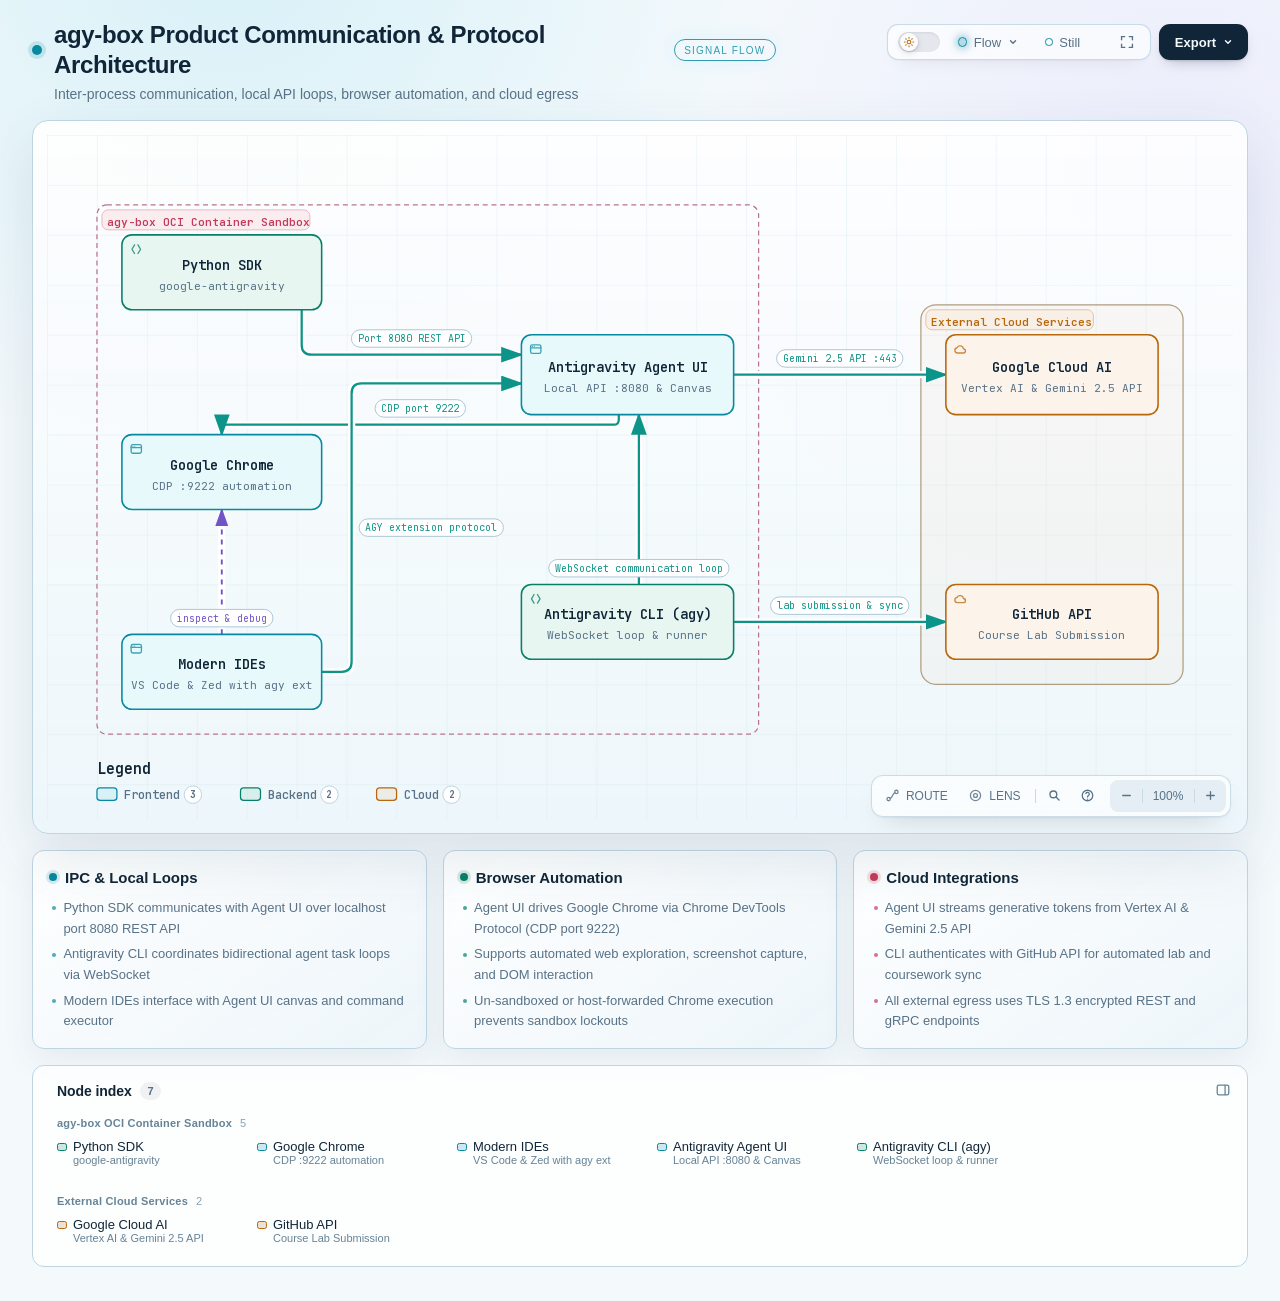
==== commit a57cfec5: "chore: auto-compile diagrams to SVG/PNG/HTML [skip ci]" ====
--- a/docs/diagrams/interactive/product-communication.html
+++ b/docs/diagrams/interactive/product-communication.html
@@ -3,7 +3,7 @@
 <head>
   <meta charset="UTF-8">
   <meta name="viewport" content="width=device-width, initial-scale=1.0">
-  <meta name="generator" content="archify 3.0.1">
+  <meta name="generator" content="archify 3.2.0">
   <meta name="archify-reader-contract" content="declared-wide-v1">
   <title>agy-box Product Communication &amp; Protocol Architecture Diagram</title>
   <script>
@@ -186,7 +186,7 @@
       --lane-fill: rgba(15, 23, 42, 0.22);
       --lane-stroke: #334155;
 
-      --arrow: #64748b;
+      --arrow: #94a3b8;
       --arrow-emphasis: #34d399;
 
       /* Opaque mask color used behind semi-transparent component fills
@@ -218,7 +218,7 @@
     [data-theme="light"] {
       --bg: #f4f5f7;
       --grid: #e9edf2;
-      --canvas-dot: #d9dee5;
+      --canvas-dot: #e2e7ec;
       --text: #111827;
       --text-muted: #5b6474;
       --text-dim: #9aa3b2;
@@ -229,7 +229,7 @@
       --lane-fill: rgba(248, 250, 252, 0.65);
       --lane-stroke: #cbd5e1;
 
-      --arrow: #94a3b8;
+      --arrow: #64748b;
       --arrow-emphasis: #059669;
 
       --mask: #ffffff;
@@ -599,14 +599,29 @@
       color: var(--frontend-stroke);
     }
 
-    /* The reader owns only the outer scale. Wide diagrams and measured tall workflows keep one authored
-       SVG/viewBox while the runtime chooses a desktop width from the actual
-       vertical budget. This avoids device-specific files and breakpoint
-       jumps between a laptop and a tall monitor. */
+    /* The reader owns only the outer scale. Compact automatic sequences fit at
+       their authored text size or larger. Long sequences and waterfall rows
+       favor reading width and page scroll; other diagrams keep height fitting.
+       Small automatic canvases retain a modest scale inside a usable shell.
+       Every strategy preserves the authored SVG/viewBox and semantic geometry. */
     .container {
       width: 100%;
       max-width: var(--archify-reader-width, 1440px);
       margin: 0 auto;
+    }
+    html[data-reader-area="true"] .diagram-container {
+      min-height: var(--archify-diagram-min-height);
+      display: flex;
+      align-items: center;
+    }
+    html[data-reader-area="true"] .diagram-container > svg { flex-shrink: 0; }
+    /* The original SVG legend can use the outer corner while the capped or fitted
+       diagram stays centered. The container still clips all outer paint. */
+    .diagram-container:has([data-reader-legend-corner]) > svg { overflow: visible; }
+    .diagram-container [data-reader-legend-corner] {
+      transform-origin: 0 0;
+      transform-box: view-box;
+      transform: var(--archify-reader-legend-transform);
     }
     html[data-reader-narrow="true"]:not([data-present="true"]) .diagram-container > svg {
       min-width: 0;
@@ -811,7 +826,7 @@
       pointer-events: none;
     }
     html[data-embed="true"][data-preset="editorial"] .diagram-container::after { display: none; }
-    html[data-motion-capable="true"][data-preset="signal-flow"][data-ambient-motion="running"] .diagram-container::before {
+    html[data-motion-capable="true"][data-preset="signal-flow"][data-ambient-entry="running"] .diagram-container::before {
       content: "";
       position: absolute;
       inset: 0;
@@ -993,8 +1008,8 @@
     }
     .diagram-nav-icon {
       display: block;
-      width: 0.875rem;
-      height: 0.875rem;
+      width: 0.95rem;
+      height: 0.95rem;
       margin: auto;
       background: currentColor;
       -webkit-mask-position: center;
@@ -1058,8 +1073,8 @@
     .diagram-nav #btn-overview-map::before,
     .diagram-nav #btn-semantic-lens::before {
       flex: none;
-      width: 0.875rem;
-      height: 0.875rem;
+      width: 0.95rem;
+      height: 0.95rem;
       background: currentColor;
       content: "";
       opacity: 0.85;
@@ -1073,21 +1088,33 @@
     .diagram-nav [data-view="out"],
     .diagram-nav [data-view="reset"],
     .diagram-nav [data-view="in"] {
+      position: relative;
       border-radius: 0;
-      background: color-mix(in srgb, var(--text) 4.5%, transparent);
+      background: color-mix(in srgb, var(--panel-border) 38%, transparent);
     }
     .diagram-nav [data-view="out"] { margin-left: 0.375rem; border-radius: 0.5rem 0 0 0.5rem; }
     .diagram-nav [data-view="out"]::before { display: none; }
     .diagram-nav [data-view="reset"],
     .diagram-nav [data-view="in"] { margin-left: -0.0625rem; }
     .diagram-nav [data-view="in"] { border-radius: 0 0.5rem 0.5rem 0; }
+    .diagram-nav [data-view="reset"]::after,
+    .diagram-nav [data-view="in"]::after {
+      position: absolute;
+      top: 0.55rem;
+      bottom: 0.55rem;
+      left: 0;
+      width: 1px;
+      background: color-mix(in srgb, var(--panel-border) 75%, transparent);
+      content: "";
+      pointer-events: none;
+    }
     .diagram-nav [data-view="out"]:hover,
     .diagram-nav [data-view="reset"]:hover,
-    .diagram-nav [data-view="in"]:hover { background: color-mix(in srgb, var(--text) 9%, transparent); }
+    .diagram-nav [data-view="in"]:hover { background: color-mix(in srgb, var(--panel-border) 60%, transparent); }
     .diagram-nav [data-view="out"]:disabled,
     .diagram-nav [data-view="in"]:disabled { opacity: 1; color: color-mix(in srgb, var(--text-muted) 40%, transparent); }
     .diagram-nav [data-view="out"]:disabled:hover,
-    .diagram-nav [data-view="in"]:disabled:hover { background: color-mix(in srgb, var(--text) 4.5%, transparent); }
+    .diagram-nav [data-view="in"]:disabled:hover { background: color-mix(in srgb, var(--panel-border) 38%, transparent); }
     .diagram-nav [data-view="reset"] { min-width: 3.25rem; }
     .diagram-container[data-camera-indicator="true"] .diagram-nav-detail,
     .diagram-container[data-camera-indicator="true"] .diagram-nav-percent { color: var(--frontend-stroke); }
@@ -2261,6 +2288,41 @@
       font-size: 0.5rem;
     }
     .diagram-guide-feedback:empty { display: none; }
+    .diagram-guide-credit {
+      display: flex;
+      align-items: center;
+      justify-content: space-between;
+      gap: 0.6rem;
+      padding: 0.46rem 0.9rem 0.56rem;
+      border-top: 1px solid color-mix(in srgb, var(--toolbar-border) 74%, transparent);
+      color: var(--text-faint);
+      font-size: 0.5rem;
+      letter-spacing: 0.02em;
+      text-decoration: none;
+    }
+    .diagram-guide-credit-link {
+      display: inline-flex;
+      align-items: center;
+      gap: 0.28rem;
+      flex: none;
+      opacity: 0.72;
+      transition: opacity 120ms ease, color 120ms ease;
+    }
+    .diagram-guide-star {
+      width: 0.62rem;
+      height: 0.62rem;
+      background: currentColor;
+      -webkit-mask: url("data:image/svg+xml,%3Csvg xmlns='http://www.w3.org/2000/svg' viewBox='0 0 16 16'%3E%3Cpath d='M8 1.6l1.9 3.9 4.3.6-3.1 3 .7 4.3L8 11.4l-3.8 2 .7-4.3-3.1-3 4.3-.6z' fill='none' stroke='black' stroke-width='1.3' stroke-linejoin='round'/%3E%3C/svg%3E") center / contain no-repeat;
+      mask: url("data:image/svg+xml,%3Csvg xmlns='http://www.w3.org/2000/svg' viewBox='0 0 16 16'%3E%3Cpath d='M8 1.6l1.9 3.9 4.3.6-3.1 3 .7 4.3L8 11.4l-3.8 2 .7-4.3-3.1-3 4.3-.6z' fill='none' stroke='black' stroke-width='1.3' stroke-linejoin='round'/%3E%3C/svg%3E") center / contain no-repeat;
+    }
+    .diagram-guide-credit:hover .diagram-guide-star,
+    .diagram-guide-credit:focus-visible .diagram-guide-star {
+      -webkit-mask-image: url("data:image/svg+xml,%3Csvg xmlns='http://www.w3.org/2000/svg' viewBox='0 0 16 16'%3E%3Cpath d='M8 1.6l1.9 3.9 4.3.6-3.1 3 .7 4.3L8 11.4l-3.8 2 .7-4.3-3.1-3 4.3-.6z' stroke='black' stroke-width='1.3' stroke-linejoin='round'/%3E%3C/svg%3E");
+      mask-image: url("data:image/svg+xml,%3Csvg xmlns='http://www.w3.org/2000/svg' viewBox='0 0 16 16'%3E%3Cpath d='M8 1.6l1.9 3.9 4.3.6-3.1 3 .7 4.3L8 11.4l-3.8 2 .7-4.3-3.1-3 4.3-.6z' stroke='black' stroke-width='1.3' stroke-linejoin='round'/%3E%3C/svg%3E");
+    }
+    .diagram-guide-credit:hover .diagram-guide-credit-link,
+    .diagram-guide-credit:focus-visible .diagram-guide-credit-link { opacity: 1; color: var(--cloud-stroke); }
+    .diagram-guide-credit:focus-visible { outline: 2px solid var(--cloud-stroke); outline-offset: -2px; }
     @keyframes archify-guide-in {
       from { opacity: 0; transform: translateY(-5px) scale(0.985); }
       to { opacity: 1; transform: translateY(0) scale(1); }
@@ -2331,7 +2393,7 @@
       gap: 0.55rem;
       margin: 0 0.55rem 0.55rem;
       padding: 0 0.7rem;
-      min-height: 2.6rem;
+      min-height: 2.35rem;
       border: 1px solid var(--toolbar-border);
       border-radius: 0.55rem;
       background: color-mix(in srgb, var(--panel) 78%, transparent);
@@ -2341,7 +2403,7 @@
     .node-finder-search > span { color: var(--frontend-stroke); font-size: 0.875rem; }
     .node-finder-search:focus-within {
       border-color: var(--frontend-stroke);
-      box-shadow: 0 0 0 2px color-mix(in srgb, var(--frontend-stroke) 20%, transparent);
+      box-shadow: 0 0 0 2px color-mix(in srgb, var(--frontend-stroke) 14%, transparent);
     }
     .node-finder-input {
       appearance: none;
@@ -2379,6 +2441,21 @@
       background: color-mix(in srgb, var(--panel) 54%, transparent);
       scroll-padding-block: 0.25rem;
       scrollbar-width: thin;
+      scrollbar-color: color-mix(in srgb, var(--panel-border) 90%, transparent) transparent;
+    }
+    /* Slim overlay-style thumb instead of the chunky platform default. */
+    .node-finder-results::-webkit-scrollbar { width: 10px; }
+    .node-finder-results::-webkit-scrollbar-track { background: transparent; }
+    .node-finder-results::-webkit-scrollbar-thumb {
+      background: color-mix(in srgb, var(--panel-border) 85%, transparent);
+      border: 3px solid transparent;
+      border-radius: 999px;
+      background-clip: padding-box;
+    }
+    .node-finder-results::-webkit-scrollbar-thumb:hover {
+      background: color-mix(in srgb, var(--text-muted) 65%, transparent);
+      border: 3px solid transparent;
+      background-clip: padding-box;
     }
     html[data-preset="blueprint"] .node-finder-results { border-radius: 0.18rem; }
     .node-finder-result {
@@ -2386,8 +2463,8 @@
       grid-template-columns: minmax(0, 1fr) auto;
       gap: 0.2rem 0.75rem;
       width: 100%;
-      min-height: 3.25rem;
-      padding: 0.58rem 0.65rem;
+      min-height: 3rem;
+      padding: 0.52rem 0.65rem;
       border: 0;
       border-radius: 0;
       background: transparent;
@@ -2428,6 +2505,8 @@
       font-size: 0.625rem;
       font-style: normal;
     }
+    /* A zero count is absence, not information — let it recede. */
+    .node-finder-result em[data-zero] { color: var(--text-faint); }
     .node-finder[data-context^="route-"] .node-finder-result em {
       padding: 0.1rem 0.3rem;
       border: 1px solid color-mix(in srgb, currentColor 52%, transparent);
@@ -2463,6 +2542,13 @@
       border-radius: 0.75rem;
       border: 1px solid var(--panel-border);
       padding: 1.125rem 1.25rem;
+      /* Card notes are authored prose and may carry an unbreakable run such as a
+         slash-joined pipeline or a long identifier. Without this, that run sets the
+         card's min-content width, spills past its track in every rail placement,
+         and pushes the whole page into horizontal overflow at desktop widths.
+         `anywhere` rather than `break-word` because only `anywhere` shrinks the
+         intrinsic minimum the layout is sized from. */
+      overflow-wrap: anywhere;
     }
 
     html[data-preset="signal-flow"] .card {
@@ -2650,19 +2736,31 @@
     }
     html[data-reader-rail="bottom"] .node-outline-head { padding: 1rem 2.5rem 0.375rem 0.25rem; }
     html[data-reader-rail="bottom"] .node-outline-list {
-      columns: 15rem;
-      column-gap: 1.75rem;
+      display: grid;
+      gap: 0.5rem;
       padding: 0;
       overflow: visible;
       -webkit-mask-image: none;
       mask-image: none;
     }
-    /* Named groups stay whole; a single unnamed group may split across columns,
-       where a continuous spine would read as a broken line. */
     html[data-reader-rail="bottom"] .node-outline-group + .node-outline-group { margin-top: 0; }
-    html[data-reader-rail="bottom"] .node-outline-group:has(> .node-outline-heading) { break-inside: avoid; padding-bottom: 0.25rem; }
-    html[data-reader-rail="bottom"] .node-outline-group:not(:has(> .node-outline-heading)) > ul::before { display: none; }
-    html[data-reader-rail="bottom"] .node-outline-group li { break-inside: avoid; }
+    html[data-reader-rail="bottom"] .node-outline-group:has(> .node-outline-heading) { padding-bottom: 0.25rem; }
+    html[data-reader-rail="bottom"] .node-outline-group > ul {
+      display: flex;
+      flex-wrap: wrap;
+      gap: 0.25rem 0.5rem;
+    }
+    html[data-reader-rail="bottom"] .node-outline-group > ul::before { display: none; }
+    html[data-reader-rail="bottom"] .node-outline-group li {
+      flex: 0 1 auto;
+      min-width: min(100%, 12rem);
+      max-width: min(100%, 32rem);
+    }
+    html[data-reader-rail="bottom"] .node-outline-heading {
+      justify-content: flex-start;
+      gap: 0.5rem;
+    }
+    html[data-reader-rail="bottom"] .node-outline-heading > span { overflow-wrap: anywhere; }
     .rail-controls { display: none; }
     html:is([data-reader-rail="true"], [data-reader-rail="overlay"], [data-reader-rail="bottom"]) .rail-controls {
       display: flex;
@@ -2878,6 +2976,37 @@
     .node-outline-item:hover small,
     .node-outline-item[data-previewing] small,
     .node-outline-item[aria-current="true"] small { color: var(--text-muted); }
+
+    /* The desktop bottom rail is an index: compact rows keep related nodes
+       together while allowing full names and descriptions to wrap naturally. */
+    html[data-reader-rail="bottom"] .node-outline-item {
+      grid-template-columns: 0.625rem minmax(0, 1fr) 0.75rem;
+      align-items: first baseline;
+      column-gap: 0.375rem;
+      min-height: 0;
+      padding-block: 0.375rem;
+    }
+    html[data-reader-rail="bottom"] .node-outline-item strong,
+    html[data-reader-rail="bottom"] .node-outline-item small {
+      overflow: visible;
+      text-overflow: clip;
+      white-space: normal;
+      overflow-wrap: anywhere;
+    }
+    html[data-reader-rail="bottom"] .node-outline-item strong {
+      grid-column: 2;
+      grid-row: 1;
+    }
+    html[data-reader-rail="bottom"] .node-outline-item small {
+      grid-column: 2;
+      grid-row: 2;
+      text-align: left;
+    }
+    html[data-reader-rail="bottom"] .node-outline-item::after {
+      grid-column: 3;
+      grid-row: 1;
+      align-self: center;
+    }
 
     .card-header {
       display: flex;
@@ -3499,6 +3628,16 @@
       background: transparent;
       box-shadow: none;
     }
+    /* The motion button breathes on the relay cycle, so the chrome keeps time
+       with the wave it controls. Motion Governor mirrors the planned cycle from
+       the diagram SVG onto the document. */
+    html[data-ambient-motion="running"][data-motion="live"]:not([data-motion-owner]):not([data-embed]):not([data-share-playback]):not([data-document-hidden]) #btn-motion .motion-control-dot {
+      animation: archify-motion-dot-breathe var(--flow-cycle-chrome, 6.4s) ease-in-out infinite;
+    }
+    @keyframes archify-motion-dot-breathe {
+      0%, 100% { opacity: 1; transform: scale(1); }
+      46% { opacity: 0.55; transform: scale(0.72); }
+    }
     .toolbar .export-menu {
       position: absolute;
       top: calc(100% + 0.125rem);
@@ -4035,10 +4174,12 @@
     }
     html[data-preset="classic"] .diagram-container > svg .c-grid { stroke: transparent; }
     html[data-preset="classic"][data-theme="light"] .diagram-container > svg [data-node-id] > rect:not(.c-mask) {
-      filter: drop-shadow(0 1px 1px rgba(17, 24, 39, 0.05)) drop-shadow(0 6px 12px rgba(17, 24, 39, 0.06));
+      --ambient-node-base-filter: drop-shadow(0 1px 1px rgba(17, 24, 39, 0.05)) drop-shadow(0 6px 12px rgba(17, 24, 39, 0.06));
+      filter: var(--ambient-node-base-filter);
     }
     html[data-preset="classic"][data-theme="dark"] .diagram-container > svg [data-node-id] > rect:not(.c-mask) {
-      filter: drop-shadow(0 8px 16px rgba(0, 0, 0, 0.35));
+      --ambient-node-base-filter: drop-shadow(0 8px 16px rgba(0, 0, 0, 0.35));
+      filter: var(--ambient-node-base-filter);
     }
     html[data-preset="classic"] .diagram-container > svg [data-edge-from] {
       stroke-linecap: round;
@@ -4171,41 +4312,6 @@
       filter: drop-shadow(0 0 7px var(--frontend-stroke));
       outline: none;
     }
-    /* Verified Source Beacons are installed at runtime only for nodes whose
-       repository evidence passed the local revision/blob/line checks. They
-       live inside the owning node so every focus, route, story, and guided
-       view keeps one coherent opacity state. Export serialization removes
-       them before producing the canonical SVG or any derived visual. */
-    .source-evidence-beacon {
-      pointer-events: none;
-      opacity: 1;
-      transition: filter 160ms ease;
-    }
-    .source-evidence-beacon rect {
-      fill: color-mix(in srgb, var(--mask) 92%, var(--backend-stroke));
-      stroke: color-mix(in srgb, var(--backend-stroke) 82%, var(--panel-border));
-      stroke-width: 1;
-      vector-effect: non-scaling-stroke;
-    }
-    .source-evidence-beacon text {
-      fill: var(--backend-stroke);
-      font-size: 7px;
-      font-weight: 700;
-      letter-spacing: 0.06em;
-      text-anchor: middle;
-      text-transform: uppercase;
-    }
-    svg [data-node-id]:hover .source-evidence-beacon,
-    svg [data-node-id]:focus-visible .source-evidence-beacon,
-    svg [data-node-id][data-focus-selected] .source-evidence-beacon {
-      opacity: 1;
-      filter: drop-shadow(0 0 4px color-mix(in srgb, var(--backend-stroke) 72%, transparent));
-    }
-    svg[data-preset="signal-flow"] .source-evidence-beacon { opacity: 0.9; }
-    svg[data-preset="blueprint"] .source-evidence-beacon rect {
-      rx: 0.8px;
-      filter: none;
-    }
     svg [data-legend-kind][role="button"] { cursor: pointer; }
     svg [data-legend-kind]:focus { outline: none; }
     svg [data-legend-hit] {
@@ -4696,69 +4802,177 @@
     .c-region         { fill: rgba(251, 191, 36, 0.05); stroke: var(--cloud-stroke); stroke-dasharray: 8,4; }
     .c-lane           { fill: var(--lane-fill); stroke: var(--lane-stroke); stroke-dasharray: 6,6; }
 
-    /* Optional trace animation, enabled only by meta.animation = "trace".
-       The ordinary viewer performs one ambient pass and then restores the
-       authored solid/security/async line language. WebM samples the same
-       authored geometry into an explicit canvas timeline. */
-    html[data-ambient-motion="running"] svg[data-animation="trace"] [data-animate="edge"] {
-      animation: archify-edge-flow 2.4s linear 1;
-      animation-delay: calc(var(--step, 0) * 160ms);
-    }
-    html[data-ambient-motion="running"] svg[data-animation="trace"] [data-graph-role="automatic-crossover"]:has(> [data-animate="edge"]) > [data-graph-role="automatic-crossover-underlay"] {
-      animation: archify-edge-flow 2.4s linear 1;
-      animation-delay: calc(var(--step, 0) * 160ms);
-    }
-    html[data-ambient-motion="running"] svg[data-animation="trace"] [data-animate="node"] {
+    /* Live plays one relay per cycle: a comet (halo, tail, head) leaves each
+       source when the signal reaches it, travels at one shared speed, leaves a
+       soft wake, and lands as a ripple while its target glows. Downstream edges
+       depart only after their source is reached, so the reader sees the path the
+       diagram describes rather than every edge shimmering at once. Sequence
+       messages relay in authored chronological order. Motion Governor plans the
+       timeline and its per-edge keyframes; this stylesheet owns appearance.
+       Original line language and markers remain static. Node entry is bounded to
+       one pass per document. */
+    svg[data-animation="trace"] {
+      --flow-cycle: 6.4s;
+      --flow-halo-peak: 0.17;
+      --flow-glow-peak: 0.5;
+      --flow-tail-peak: 0.42;
+      --flow-head-peak: 0.95;
+      --flow-wake-peak: 0.3;
+      --flow-ripple-peak: 0.65;
+    }
+    .ambient-edge-flow {
+      fill: none;
+      stroke: var(--arrow-emphasis);
+      stroke-linecap: round;
+      pointer-events: none;
+      display: none;
+    }
+    .ambient-flow-wake {
+      --flow-peak: var(--flow-wake-peak, 0.3);
+      stroke-width: 3.2;
+      stroke-dasharray: var(--flow-dasharray, none);
+    }
+    .ambient-flow-halo {
+      --flow-peak: var(--flow-halo-peak, 0.17);
+      stroke-width: 6;
+      stroke-dasharray: var(--flow-dash, 12px) calc(var(--flow-len, 0px) - var(--flow-dash, 12px));
+    }
+    /* A wide blurred streak centered on the head: this is the bloom that makes
+       the comet read as a traveling orb of light rather than a bright dash. */
+    .ambient-flow-glow {
+      --flow-peak: var(--flow-glow-peak, 0.5);
+      stroke-width: 9;
+      stroke-dasharray: var(--flow-dash, 12px) calc(var(--flow-len, 0px) - var(--flow-dash, 12px));
+      filter: blur(2.5px);
+    }
+    .ambient-flow-tail {
+      --flow-peak: var(--flow-tail-peak, 0.42);
+      stroke-width: 2.4;
+      stroke-dasharray: var(--flow-dasharray, var(--flow-dash, 20px) calc(var(--flow-len, 0px) - var(--flow-dash, 20px)));
+    }
+    .ambient-flow-head {
+      --flow-peak: var(--flow-head-peak, 0.95);
+      stroke: color-mix(in srgb, var(--arrow-emphasis) 40%, white);
+      stroke-width: 2.6;
+      stroke-dasharray: var(--flow-dash, 6px) calc(var(--flow-len, 0px) - var(--flow-dash, 6px));
+    }
+    .ambient-flow-ripple {
+      --flow-peak: var(--flow-ripple-peak, 0.65);
+      stroke: color-mix(in srgb, var(--arrow-emphasis) 55%, white);
+      stroke-width: 2;
+    }
+    html[data-ambient-motion="running"][data-motion="live"]:not([data-motion-owner]):not([data-embed]):not([data-share-playback]):not([data-document-hidden]) .ambient-edge-flow {
+      display: inline;
+      animation-name: var(--flow-name, none);
+      animation-duration: var(--flow-cycle, 6.4s);
+      animation-timing-function: linear;
+      animation-iteration-count: infinite;
+      animation-delay: var(--flow-delay, 0s);
+      /* Without backwards fill a delayed layer would sit at its natural opacity
+         (fully lit) until its departure arrives. */
+      animation-fill-mode: backwards;
+    }
+    /* Stream packets trail the comet head as smaller, dimmer beads. */
+    .ambient-flow-head.packet {
+      --flow-peak: calc(var(--flow-head-peak, 0.95) * 0.62);
+      stroke-width: 3.4;
+    }
+    /* Timeline and waterfall playhead: a crisp rule over a soft bloom. */
+    .ambient-flow-playhead {
+      --flow-peak: 0.9;
+      stroke: color-mix(in srgb, var(--arrow-emphasis) 55%, white);
+      stroke-width: 1.6;
+    }
+    .ambient-flow-playhead-glow {
+      --flow-peak: 0.32;
+      stroke-width: 10;
+      filter: blur(4px);
+    }
+    /* Waterfall spans fill in proportion to their measured time, then settle. */
+    .ambient-flow-fill {
+      --flow-peak: 0.5;
+      fill: color-mix(in srgb, var(--flow-fill, var(--arrow-emphasis)) 55%, white);
+      stroke: none;
+      transform-box: fill-box;
+      transform-origin: left center;
+    }
+    .ambient-flow-fill-failed { fill: var(--security-stroke); --flow-peak: 0.5; }
+    html[data-theme="light"] .ambient-flow-playhead { stroke: color-mix(in srgb, var(--arrow-emphasis) 70%, black); }
+    html[data-theme="light"] .ambient-flow-fill { --flow-peak: 0.42; fill: color-mix(in srgb, var(--flow-fill, var(--arrow-emphasis)) 70%, black); }
+    svg[data-preset="editorial"] .ambient-flow-fill { --flow-peak: 0.2; }
+    svg[data-preset="editorial"] .ambient-flow-playhead-glow { --flow-peak: 0.14; }
+    /* Each decorative flow follows its owning edge through tree visibility. */
+    .ambient-edge-flow[data-tree-hidden] { display: none !important; animation: none !important; }
+    svg[data-preset="blueprint"] .ambient-edge-flow { stroke-linecap: square; }
+    svg[data-preset="editorial"] { --flow-halo-peak: 0.07; --flow-glow-peak: 0.28; --flow-tail-peak: 0.2; --flow-head-peak: 0.7; --flow-wake-peak: 0.14; --flow-ripple-peak: 0.3; }
+    /* On light canvases the relay reads by saturation instead of bloom: the head
+       and ripple mix toward ink instead of white, and every layer's peak rises so
+       the wave survives the bright background. */
+    html[data-theme="light"] svg[data-animation="trace"] {
+      --flow-halo-peak: 0.22;
+      --flow-glow-peak: 0.4;
+      --flow-tail-peak: 0.5;
+      --flow-wake-peak: 0.34;
+    }
+    html[data-theme="light"] .ambient-flow-head {
+      stroke: color-mix(in srgb, var(--arrow-emphasis) 55%, black);
+      stroke-width: 2.8;
+    }
+    html[data-theme="light"] .ambient-flow-ripple {
+      stroke: color-mix(in srgb, var(--arrow-emphasis) 65%, black);
+    }
+    html[data-ambient-entry="running"] svg[data-animation="trace"] [data-animate="node"] {
       transform-box: fill-box;
       transform-origin: center;
-      animation: archify-node-pulse 3.6s ease-in-out 1;
-      animation-delay: calc(var(--step, 0) * 160ms);
-    }
-    svg[data-preset="signal-flow"][data-animation="trace"] [data-animate="edge"] {
-      stroke-linecap: round;
-      filter: drop-shadow(0 0 3px var(--arrow-emphasis));
-      animation-duration: 1.75s;
-    }
-    svg[data-preset="signal-flow"][data-animation="trace"] [data-graph-role="automatic-crossover"]:has(> [data-animate="edge"]) > [data-graph-role="automatic-crossover-underlay"] { animation-duration: 1.75s; }
-    svg[data-preset="signal-flow"][data-animation="trace"] [data-animate="node"] {
-      animation-duration: 3.1s;
-    }
-    svg[data-preset="blueprint"][data-animation="trace"] [data-animate="edge"] {
-      stroke-linecap: square;
-      filter: none;
-      animation-duration: 2.15s;
-    }
-    svg[data-preset="blueprint"][data-animation="trace"] [data-graph-role="automatic-crossover"]:has(> [data-animate="edge"]) > [data-graph-role="automatic-crossover-underlay"] { animation-duration: 2.15s; }
-    svg[data-preset="blueprint"][data-animation="trace"] [data-animate="node"] {
-      animation-name: archify-blueprint-node-pulse;
-      animation-duration: 3.8s;
-    }
-    svg[data-preset="editorial"][data-animation="trace"] [data-animate="edge"] {
-      filter: none;
-      animation-duration: 2.2s;
-    }
-    svg[data-preset="editorial"][data-animation="trace"] [data-graph-role="automatic-crossover"]:has(> [data-animate="edge"]) > [data-graph-role="automatic-crossover-underlay"] { animation-duration: 2.2s; }
-    svg[data-preset="editorial"][data-animation="trace"] [data-animate="node"] {
-      animation-name: archify-editorial-node-pulse;
-      animation-duration: 3.5s;
-    }
-    /* Embedded proofs stay static so proof grids are calm instead of leaving
-       ambient trace loops on. */
-    html[data-embed="true"] svg[data-animation="trace"] [data-animate],
-    html[data-share-playback="true"] svg[data-animation="trace"] [data-animate] {
-      animation: none !important;
-      stroke-dashoffset: 0;
-    }
-    html[data-embed="true"] svg[data-animation="trace"] [data-graph-role="automatic-crossover"]:has(> [data-animate="edge"]) > [data-graph-role="automatic-crossover-underlay"],
-    html[data-share-playback="true"] svg[data-animation="trace"] [data-graph-role="automatic-crossover"]:has(> [data-animate="edge"]) > [data-graph-role="automatic-crossover-underlay"] {
-      animation: none !important;
-      stroke-dashoffset: 0;
-    }
-    @keyframes archify-edge-flow {
-      0% { stroke-dasharray: 10 8; stroke-dashoffset: 54; opacity: 0.42; }
-      88% { stroke-dasharray: 10 8; stroke-dashoffset: 0; opacity: 1; }
-      99.9% { stroke-dasharray: 10 8; stroke-dashoffset: 0; opacity: 1; }
-      100% { stroke-dashoffset: 0; opacity: 1; }
+      animation: archify-node-pulse 3.6s ease-in-out 1 calc(var(--step, 0) * 160ms),
+        archify-node-enter 0.9s cubic-bezier(0.22, 1, 0.36, 1) backwards calc(var(--step, 0) * 160ms);
+    }
+    html[data-ambient-entry="running"] svg[data-preset="signal-flow"][data-animation="trace"] [data-animate="node"] {
+      animation: archify-node-pulse 3.1s ease-in-out 1 calc(var(--step, 0) * 160ms),
+        archify-node-enter 0.9s cubic-bezier(0.22, 1, 0.36, 1) backwards calc(var(--step, 0) * 160ms);
+    }
+    html[data-ambient-entry="running"] svg[data-preset="blueprint"][data-animation="trace"] [data-animate="node"] {
+      animation: archify-blueprint-node-pulse 3.8s ease-in-out 1 calc(var(--step, 0) * 160ms),
+        archify-node-enter 0.9s cubic-bezier(0.22, 1, 0.36, 1) backwards calc(var(--step, 0) * 160ms);
+    }
+    html[data-ambient-entry="running"] svg[data-preset="editorial"][data-animation="trace"] [data-animate="node"] {
+      animation: archify-editorial-node-pulse 3.5s ease-in-out 1 calc(var(--step, 0) * 160ms),
+        archify-node-enter 0.9s cubic-bezier(0.22, 1, 0.36, 1) backwards calc(var(--step, 0) * 160ms);
+    }
+    /* Each node glows in its planned windows: when the relay reaches it, while a
+       walk token rests on it, as a message lands, or as the playhead passes.
+       During the bounded entrance all three animations run; the entrance pulse is
+       listed after the repeating glow and wins on filter until it completes. */
+    html[data-ambient-motion="running"][data-motion="live"]:not([data-motion-owner]):not([data-embed]):not([data-share-playback]):not([data-document-hidden]) svg[data-animation="trace"] [data-animate="node"] {
+      animation: var(--flow-node-name, none) var(--flow-cycle, 6.4s) linear infinite;
+    }
+    html[data-ambient-motion="running"][data-motion="live"]:not([data-motion-owner]):not([data-embed]):not([data-share-playback]):not([data-document-hidden])[data-ambient-entry="running"] svg[data-animation="trace"] [data-animate="node"] {
+      animation: var(--flow-node-name, none) var(--flow-cycle, 6.4s) linear infinite,
+        archify-node-pulse 3.6s ease-in-out 1 calc(var(--step, 0) * 160ms),
+        archify-node-enter 0.9s cubic-bezier(0.22, 1, 0.36, 1) backwards calc(var(--step, 0) * 160ms);
+    }
+    html[data-ambient-motion="running"][data-motion="live"]:not([data-motion-owner]):not([data-embed]):not([data-share-playback]):not([data-document-hidden])[data-ambient-entry="running"] svg[data-preset="signal-flow"][data-animation="trace"] [data-animate="node"] {
+      animation: var(--flow-node-name, none) var(--flow-cycle, 6.4s) linear infinite,
+        archify-node-pulse 3.1s ease-in-out 1 calc(var(--step, 0) * 160ms),
+        archify-node-enter 0.9s cubic-bezier(0.22, 1, 0.36, 1) backwards calc(var(--step, 0) * 160ms);
+    }
+    html[data-ambient-motion="running"][data-motion="live"]:not([data-motion-owner]):not([data-embed]):not([data-share-playback]):not([data-document-hidden])[data-ambient-entry="running"] svg[data-preset="blueprint"][data-animation="trace"] [data-animate="node"] {
+      animation: var(--flow-node-name, none) var(--flow-cycle, 6.4s) linear infinite,
+        archify-blueprint-node-pulse 3.8s ease-in-out 1 calc(var(--step, 0) * 160ms),
+        archify-node-enter 0.9s cubic-bezier(0.22, 1, 0.36, 1) backwards calc(var(--step, 0) * 160ms);
+    }
+    html[data-ambient-motion="running"][data-motion="live"]:not([data-motion-owner]):not([data-embed]):not([data-share-playback]):not([data-document-hidden])[data-ambient-entry="running"] svg[data-preset="editorial"][data-animation="trace"] [data-animate="node"] {
+      animation: var(--flow-node-name, none) var(--flow-cycle, 6.4s) linear infinite,
+        archify-editorial-node-pulse 3.5s ease-in-out 1 calc(var(--step, 0) * 160ms),
+        archify-node-enter 0.9s cubic-bezier(0.22, 1, 0.36, 1) backwards calc(var(--step, 0) * 160ms);
+    }
+    @keyframes archify-node-enter {
+      from { opacity: 0; }
+      to { opacity: 1; }
+    }
+    @media print {
+      .ambient-edge-flow { display: none !important; animation: none !important; }
+      svg[data-animation="trace"] [data-animate="node"] { animation: none !important; }
     }
     @keyframes archify-node-pulse {
       0%, 72%, 100% { filter: none; stroke-width: 1.5; }
@@ -4825,10 +5039,12 @@
       50% { opacity: 0.48; transform: scale(0.78); }
     }
     @media (prefers-reduced-motion: reduce) {
+      .ambient-edge-flow { display: none !important; animation: none !important; }
       html[data-preset="signal-flow"] .diagram-container::before {
         animation: none !important;
       }
       .pulse-dot { animation: none !important; }
+      .motion-control-dot { animation: none !important; }
       svg[data-animation="trace"] [data-animate] {
         animation: none !important;
         stroke-dashoffset: 0;
@@ -4864,10 +5080,10 @@
         filter: none;
       }
       .relationship-pulse-overlay { display: none !important; }
-      .source-evidence-beacon,
       svg [data-node-id], svg [data-edge-from], svg [data-detail], svg [data-detail-anchor], svg [data-legend-hit], svg { transition: none !important; }
     }
   </style>
+<script type="application/json" id="archify-software-notices">"NOTICE\nArchify\nCopyright (c) 2026 tt-a1i (Archify)\nCopyright (c) 2025 Cocoon AI\n\nArchify is distributed under the Apache License, Version 2.0 (LICENSE),\nexcept where a file, package manifest, or third-party notice specifies otherwise.\nThe separately versioned DeepSeek Harness adapter remains MIT; its bundled\nSkill retains the license of the immutable source selected in release.json.\n\nCode and contributions received under the MIT License through pre-transition\ncommit 25cf37080fc8b1dbe758a4efc3935b55f3327083 remain available under their\noriginal terms. Previously published releases keep their existing licenses. The complete historical MIT\ncopyright and permission notice is preserved in LICENSE-MIT. This transition\ndoes not revoke existing MIT grants or assert a new patent grant on behalf\nof historical contributors.\n\nArchify originated from Cocoon-AI/architecture-diagram-generator:\nhttps://github.com/Cocoon-AI/architecture-diagram-generator\n\nThird-party components retain their own licenses; see THIRD_PARTY_NOTICES.md\nand the license files beside those components. Names and logos do not imply\nofficial endorsement, and the software license grants no general trademark\npermission.\n\nThese software licenses cover Archify's embedded runtime and templates, not\nownership of a user's authored content, business data, or source repository.\n\nLICENSE\n\n                                 Apache License\n                           Version 2.0, January 2004\n                        http://www.apache.org/licenses/\n\n   TERMS AND CONDITIONS FOR USE, REPRODUCTION, AND DISTRIBUTION\n\n   1. Definitions.\n\n      \"License\" shall mean the terms and conditions for use, reproduction,\n      and distribution as defined by Sections 1 through 9 of this document.\n\n      \"Licensor\" shall mean the copyright owner or entity authorized by\n      the copyright owner that is granting the License.\n\n      \"Legal Entity\" shall mean the union of the acting entity and all\n      other entities that control, are controlled by, or are under common\n      control with that entity. For the purposes of this definition,\n      \"control\" means (i) the power, direct or indirect, to cause the\n      direction or management of such entity, whether by contract or\n      otherwise, or (ii) ownership of fifty percent (50%) or more of the\n      outstanding shares, or (iii) beneficial ownership of such entity.\n\n      \"You\" (or \"Your\") shall mean an individual or Legal Entity\n      exercising permissions granted by this License.\n\n      \"Source\" form shall mean the preferred form for making modifications,\n      including but not limited to software source code, documentation\n      source, and configuration files.\n\n      \"Object\" form shall mean any form resulting from mechanical\n      transformation or translation of a Source form, including but\n      not limited to compiled object code, generated documentation,\n      and conversions to other media types.\n\n      \"Work\" shall mean the work of authorship, whether in Source or\n      Object form, made available under the License, as indicated by a\n      copyright notice that is included in or attached to the work\n      (an example is provided in the Appendix below).\n\n      \"Derivative Works\" shall mean any work, whether in Source or Object\n      form, that is based on (or derived from) the Work and for which the\n      editorial revisions, annotations, elaborations, or other modifications\n      represent, as a whole, an original work of authorship. For the purposes\n      of this License, Derivative Works shall not include works that remain\n      separable from, or merely link (or bind by name) to the interfaces of,\n      the Work and Derivative Works thereof.\n\n      \"Contribution\" shall mean any work of authorship, including\n      the original version of the Work and any modifications or additions\n      to that Work or Derivative Works thereof, that is intentionally\n      submitted to Licensor for inclusion in the Work by the copyright owner\n      or by an individual or Legal Entity authorized to submit on behalf of\n      the copyright owner. For the purposes of this definition, \"submitted\"\n      means any form of electronic, verbal, or written communication sent\n      to the Licensor or its representatives, including but not limited to\n      communication on electronic mailing lists, source code control systems,\n      and issue tracking systems that are managed by, or on behalf of, the\n      Licensor for the purpose of discussing and improving the Work, but\n      excluding communication that is conspicuously marked or otherwise\n      designated in writing by the copyright owner as \"Not a Contribution.\"\n\n      \"Contributor\" shall mean Licensor and any individual or Legal Entity\n      on behalf of whom a Contribution has been received by Licensor and\n      subsequently incorporated within the Work.\n\n   2. Grant of Copyright License. Subject to the terms and conditions of\n      this License, each Contributor hereby grants to You a perpetual,\n      worldwide, non-exclusive, no-charge, royalty-free, irrevocable\n      copyright license to reproduce, prepare Derivative Works of,\n      publicly display, publicly perform, sublicense, and distribute the\n      Work and such Derivative Works in Source or Object form.\n\n   3. Grant of Patent License. Subject to the terms and conditions of\n      this License, each Contributor hereby grants to You a perpetual,\n      worldwide, non-exclusive, no-charge, royalty-free, irrevocable\n      (except as stated in this section) patent license to make, have made,\n      use, offer to sell, sell, import, and otherwise transfer the Work,\n      where such license applies only to those patent claims licensable\n      by such Contributor that are necessarily infringed by their\n      Contribution(s) alone or by combination of their Contribution(s)\n      with the Work to which such Contribution(s) was submitted. If You\n      institute patent litigation against any entity (including a\n      cross-claim or counterclaim in a lawsuit) alleging that the Work\n      or a Contribution incorporated within the Work constitutes direct\n      or contributory patent infringement, then any patent licenses\n      granted to You under this License for that Work shall terminate\n      as of the date such litigation is filed.\n\n   4. Redistribution. You may reproduce and distribute copies of the\n      Work or Derivative Works thereof in any medium, with or without\n      modifications, and in Source or Object form, provided that You\n      meet the following conditions:\n\n      (a) You must give any other recipients of the Work or\n          Derivative Works a copy of this License; and\n\n      (b) You must cause any modified files to carry prominent notices\n          stating that You changed the files; and\n\n      (c) You must retain, in the Source form of any Derivative Works\n          that You distribute, all copyright, patent, trademark, and\n          attribution notices from the Source form of the Work,\n          excluding those notices that do not pertain to any part of\n          the Derivative Works; and\n\n      (d) If the Work includes a \"NOTICE\" text file as part of its\n          distribution, then any Derivative Works that You distribute must\n          include a readable copy of the attribution notices contained\n          within such NOTICE file, excluding those notices that do not\n          pertain to any part of the Derivative Works, in at least one\n          of the following places: within a NOTICE text file distributed\n          as part of the Derivative Works; within the Source form or\n          documentation, if provided along with the Derivative Works; or,\n          within a display generated by the Derivative Works, if and\n          wherever such third-party notices normally appear. The contents\n          of the NOTICE file are for informational purposes only and\n          do not modify the License. You may add Your own attribution\n          notices within Derivative Works that You distribute, alongside\n          or as an addendum to the NOTICE text from the Work, provided\n          that such additional attribution notices cannot be construed\n          as modifying the License.\n\n      You may add Your own copyright statement to Your modifications and\n      may provide additional or different license terms and conditions\n      for use, reproduction, or distribution of Your modifications, or\n      for any such Derivative Works as a whole, provided Your use,\n      reproduction, and distribution of the Work otherwise complies with\n      the conditions stated in this License.\n\n   5. Submission of Contributions. Unless You explicitly state otherwise,\n      any Contribution intentionally submitted for inclusion in the Work\n      by You to the Licensor shall be under the terms and conditions of\n      this License, without any additional terms or conditions.\n      Notwithstanding the above, nothing herein shall supersede or modify\n      the terms of any separate license agreement you may have executed\n      with Licensor regarding such Contributions.\n\n   6. Trademarks. This License does not grant permission to use the trade\n      names, trademarks, service marks, or product names of the Licensor,\n      except as required for reasonable and customary use in describing the\n      origin of the Work and reproducing the content of the NOTICE file.\n\n   7. Disclaimer of Warranty. Unless required by applicable law or\n      agreed to in writing, Licensor provides the Work (and each\n      Contributor provides its Contributions) on an \"AS IS\" BASIS,\n      WITHOUT WARRANTIES OR CONDITIONS OF ANY KIND, either express or\n      implied, including, without limitation, any warranties or conditions\n      of TITLE, NON-INFRINGEMENT, MERCHANTABILITY, or FITNESS FOR A\n      PARTICULAR PURPOSE. You are solely responsible for determining the\n      appropriateness of using or redistributing the Work and assume any\n      risks associated with Your exercise of permissions under this License.\n\n   8. Limitation of Liability. In no event and under no legal theory,\n      whether in tort (including negligence), contract, or otherwise,\n      unless required by applicable law (such as deliberate and grossly\n      negligent acts) or agreed to in writing, shall any Contributor be\n      liable to You for damages, including any direct, indirect, special,\n      incidental, or consequential damages of any character arising as a\n      result of this License or out of the use or inability to use the\n      Work (including but not limited to damages for loss of goodwill,\n      work stoppage, computer failure or malfunction, or any and all\n      other commercial damages or losses), even if such Contributor\n      has been advised of the possibility of such damages.\n\n   9. Accepting Warranty or Additional Liability. While redistributing\n      the Work or Derivative Works thereof, You may choose to offer,\n      and charge a fee for, acceptance of support, warranty, indemnity,\n      or other liability obligations and/or rights consistent with this\n      License. However, in accepting such obligations, You may act only\n      on Your own behalf and on Your sole responsibility, not on behalf\n      of any other Contributor, and only if You agree to indemnify,\n      defend, and hold each Contributor harmless for any liability\n      incurred by, or claims asserted against, such Contributor by reason\n      of your accepting any such warranty or additional liability.\n\n   END OF TERMS AND CONDITIONS\n\n   APPENDIX: How to apply the Apache License to your work.\n\n      To apply the Apache License to your work, attach the following\n      boilerplate notice, with the fields enclosed by brackets \"[]\"\n      replaced with your own identifying information. (Don't include\n      the brackets!)  The text should be enclosed in the appropriate\n      comment syntax for the file format. We also recommend that a\n      file or class name and description of purpose be included on the\n      same \"printed page\" as the copyright notice for easier\n      identification within third-party archives.\n\n   Copyright [yyyy] [name of copyright owner]\n\n   Licensed under the Apache License, Version 2.0 (the \"License\");\n   you may not use this file except in compliance with the License.\n   You may obtain a copy of the License at\n\n       http://www.apache.org/licenses/LICENSE-2.0\n\n   Unless required by applicable law or agreed to in writing, software\n   distributed under the License is distributed on an \"AS IS\" BASIS,\n   WITHOUT WARRANTIES OR CONDITIONS OF ANY KIND, either express or implied.\n   See the License for the specific language governing permissions and\n   limitations under the License.\n\nLICENSE-MIT\nMIT License\n\nCopyright (c) 2026 tt-a1i (Archify)\nCopyright (c) 2025 Cocoon AI\n\nPermission is hereby granted, free of charge, to any person obtaining a copy\nof this software and associated documentation files (the \"Software\"), to deal\nin the Software without restriction, including without limitation the rights\nto use, copy, modify, merge, publish, distribute, sublicense, and/or sell\ncopies of the Software, and to permit persons to whom the Software is\nfurnished to do so, subject to the following conditions:\n\nThe above copyright notice and this permission notice shall be included in all\ncopies or substantial portions of the Software.\n\nTHE SOFTWARE IS PROVIDED \"AS IS\", WITHOUT WARRANTY OF ANY KIND, EXPRESS OR\nIMPLIED, INCLUDING BUT NOT LIMITED TO THE WARRANTIES OF MERCHANTABILITY,\nFITNESS FOR A PARTICULAR PURPOSE AND NONINFRINGEMENT. IN NO EVENT SHALL THE\nAUTHORS OR COPYRIGHT HOLDERS BE LIABLE FOR ANY CLAIM, DAMAGES OR OTHER\nLIABILITY, WHETHER IN AN ACTION OF CONTRACT, TORT OR OTHERWISE, ARISING FROM,\nOUT OF OR IN CONNECTION WITH THE SOFTWARE OR THE USE OR OTHER DEALINGS IN THE\nSOFTWARE.\n\nTHIRD_PARTY_NOTICES.md\n# Third-party notices\n\nArchify includes optional vector data for third-party brand marks. These marks\nare provided only to identify technologies and services in user-authored\ndiagrams. Their inclusion does not imply sponsorship, endorsement, partnership,\nor affiliation with Archify.\n\nArchify's license and historical MIT grants are described in LICENSE, NOTICE,\nand LICENSE-MIT. The software license does not\nreplace the copyright licenses, trademark policies, or brand guidelines that\napply to third-party marks. Users are responsible for confirming that their\nparticular use is permitted.\n\n## Simple Icons\n\nMost of the built-in vector paths and their metadata were generated from\n[Simple Icons 16.28.0](https://github.com/simple-icons/simple-icons/tree/16.28.0).\nSimple Icons makes its collection work available under\n[CC0 1.0 Universal](https://github.com/simple-icons/simple-icons/blob/16.28.0/LICENSE.md).\n\nAs Simple Icons explains in its\n[disclaimer](https://github.com/simple-icons/simple-icons/blob/16.28.0/DISCLAIMER.md),\nCC0 for the collection does not mean that every underlying icon is CC0. License\nand brand-guideline metadata may be incomplete or change over time. The absence\nof an individual license entry is not a grant of permission.\n\nArchify embeds the selected icons as vector-path data and may render them in a\nuser-selected color. The following individual licenses were recorded in the\npinned Simple Icons 16.28.0 metadata:\n\n| Mark | Recorded source | Recorded license | Archify treatment |\n|---|---|---|---|\n| Angular | [Angular press kit](https://angular.dev/press-kit) | [`CC-BY-4.0`](https://creativecommons.org/licenses/by/4.0/) | Embedded as vector-path data; color may be changed by the authored diagram. |\n| Apache Airflow | [Apache logos](https://apache.org/logos) | [`Apache-2.0`](https://www.apache.org/licenses/LICENSE-2.0) | Embedded as vector-path data; Apache trademarks remain subject to the [ASF trademark policy](https://www.apache.org/foundation/marks/). |\n| Apache Kafka | [Apache logos](https://apache.org/logos) | [`Apache-2.0`](https://www.apache.org/licenses/LICENSE-2.0) | Embedded as vector-path data; Apache trademarks remain subject to the [ASF trademark policy](https://www.apache.org/foundation/marks/). |\n| .NET | [.NET brand repository](https://github.com/dotnet/brand/blob/c7d0f51b8ec59531332d05fb27a5b758a7a3d689/logo/dotnet-logo.svg) | [`CC0-1.0`](https://creativecommons.org/publicdomain/zero/1.0/) | Embedded as vector-path data; color may be changed by the authored diagram. |\n| JavaScript | [JS community logo](https://github.com/voodootikigod/logo.js/blob/1544bdeed6d618a6cfe4f0650d04ab8d9cfa76d9/js.svg) | [`MIT`](https://github.com/voodootikigod/logo.js/blob/1544bdeed6d618a6cfe4f0650d04ab8d9cfa76d9/LICENSE) | Embedded as vector-path data; color may be changed by the authored diagram. |\n| Jenkins | [Jenkins artwork source](https://get.jenkins.io/art/) | [`CC-BY-SA-3.0`](https://creativecommons.org/licenses/by-sa/3.0/) | Embedded as vector-path data; color may be changed by the authored diagram. Jenkins retains its trademark rights. |\n| Rust | [Rust project](https://www.rust-lang.org) | [`CC-BY-SA-4.0`](https://creativecommons.org/licenses/by-sa/4.0/) | Embedded as vector-path data; color may be changed by the authored diagram. See the [Rust media guide](https://www.rust-lang.org/policies/media-guide). |\n| Vue.js | [Vue logo source](https://github.com/vuejs/art/blob/a1c78b74569b70a25300925b4eacfefcc143b8f6/logo.svg) | [`CC-BY-NC-SA-4.0`](https://creativecommons.org/licenses/by-nc-sa/4.0/) | Embedded as vector-path data; color may be changed by the authored diagram. The non-commercial and share-alike conditions remain applicable; see the [Vue artwork terms](https://github.com/vuejs/art/blob/a1c78b74569b70a25300925b4eacfefcc143b8f6/README.md). |\n\nThe source, guideline, and known license fields for every packaged mark are\npreserved in `renderers/shared/generated-brand-marks.mjs`.\n\n## OpenAI mark\n\nThe OpenAI vector path is recorded from the\n[OpenAI brand guidelines](https://openai.com/brand/), not from Simple Icons.\nUse remains subject to those current guidelines and any applicable trademark\nrights. Its inclusion does not state or imply endorsement by OpenAI.\n\n## JetBrains Mono\n\nDelivered Archify viewer artifacts embed the JetBrains Mono variable font\nsubsets served by Google Fonts. For characters covered by these subsets, font\nselection does not depend on a network request or a locally installed copy.\nUncovered characters (including CJK) still use the system fallback stack;\nbrowser and operating-system rasterization can differ.\nJetBrains Mono is maintained at\n[github.com/JetBrains/JetBrainsMono](https://github.com/JetBrains/JetBrainsMono)\nand is distributed under the SIL Open Font License 1.1. The complete license\ntext is preserved in `assets/JetBrainsMono-OFL.txt` in the packaged Skill and\nin the font CSS carried by standalone HTML and SVG exports.\n\n## Pele\n\nThe explainer renders Mermaid chart fences with an unmodified subset of\n[Pele 1.3.0](https://github.com/obsidianmd/pele), copyright (c) 2026 kepano,\ndistributed under the MIT License. The subset and its license text are in\n`explainer/vendor/pele/` in the packaged Skill. Charts are rendered to static\nSVG when a page is built; delivered pages contain no Pele code.\n\n## No additional rights granted\n\nBrand names, logos, and trademarks remain the property of their respective\nowners. This notice records provenance and known terms; it does not grant rights\nthat Archify does not hold, and it does not state that every packaged mark has\nbeen cleared for every commercial, promotional, or redistributive use."</script>
 </head>
 <body>
   <!-- Toolbar: theme, live visual style, trace motion, presentation stage, and export.
@@ -4984,11 +5200,11 @@
     </div>
 
 
-    <script id="archify-i18n-data" type="application/json">{"locale":"en","messages":{"viewer.kind.frontend":"Frontend","viewer.kind.backend":"Backend","viewer.kind.database":"Database","viewer.kind.cloud":"Cloud","viewer.kind.security":"Security","viewer.kind.messagebus":"Message bus","viewer.kind.external":"External","viewer.kind.neutral":"Neutral","viewer.kind.node":"Node","viewer.kind.start":"Start","viewer.kind.active":"Active","viewer.kind.waiting":"Waiting","viewer.kind.decision":"Decision","viewer.kind.success":"Success","viewer.kind.failure":"Failure","viewer.toolbar.actions":"Diagram actions","viewer.theme.toggle.title":"Toggle theme (T)","viewer.theme.toggle":"Toggle color theme","viewer.theme.dark":"Dark","viewer.theme.light":"Light","viewer.preset.choose.title":"Choose visual style (S cycles)","viewer.preset.choose":"Choose visual style","viewer.preset.style":"Style","viewer.preset.menu":"Visual style","viewer.preset.identity":"Visual identity","viewer.preset.cycles":"to cycle","viewer.preset.classic":"Classic","viewer.preset.classic.short":"Classic","viewer.preset.classic.hint":"Stable technical default","viewer.preset.flow":"Signal Flow","viewer.preset.flow.short":"Flow","viewer.preset.flow.hint":"Motion-forward presentation","viewer.preset.blueprint":"Blueprint","viewer.preset.blueprint.hint":"Engineering review","viewer.preset.editorial":"Editorial","viewer.preset.editorial.hint":"Publication and launch notes","viewer.preset.badge.signalFlow":"SIGNAL FLOW","viewer.preset.badge.blueprint":"BLUEPRINT / REV 01","viewer.preset.badge.editorial":"EDITORIAL / FIELD NOTE","viewer.preset.badge.editorialPlate":"ARCHIFY / PLATE 04","viewer.preset.current":"Visual style: {style}. Choose visual style","viewer.motion.live":"Live","viewer.motion.still":"Still","viewer.motion.pause":"Pause motion","viewer.motion.resume":"Resume motion","viewer.motion.reduced":"Motion paused by reduced-motion preference","viewer.motion.hidden":"Motion paused while this page is hidden","viewer.motion.yielding":"Pause motion; currently yielding to {owner}","viewer.motion.yielding.title":"Live preview enabled · yielding to {owner}","viewer.owner.route":"Route Probe","viewer.owner.lens":"Semantic Lens","viewer.owner.relationship":"Relationship Preview","viewer.owner.intent":"Intent Trace","viewer.owner.focus":"semantic focus","viewer.owner.legend":"legend preview","viewer.owner.reader":"reader interaction","viewer.present.enter":"Enter presentation stage","viewer.present.enter.title":"Presentation stage (F)","viewer.present.exit":"Exit presentation stage","viewer.present.exit.title":"Exit presentation stage (F or Escape)","viewer.present.present":"Present","viewer.present.exit.label":"Exit","viewer.export.button":"Export","viewer.export.button.title":"Export diagram (E)","viewer.export.diagram":"Export diagram","viewer.export.menu":"Export","viewer.export.subtitle":"Portable, clean outputs","viewer.export.share":"Share","viewer.export.shareCard":"Share Card","viewer.export.routeShareCard":"Route Share Card","viewer.export.reachShareCard":"Reach Share Card","viewer.export.copyDiagram":"Copy diagram","viewer.export.clipboardPng":"PNG to clipboard","viewer.export.raster":"Raster images","viewer.export.image":"Image","viewer.export.lossless":"Lossless image","viewer.export.compact":"Compact image","viewer.export.modern":"Modern image","viewer.export.vectorMotion":"Vector and motion","viewer.export.vectorMotion.heading":"Vector \u0026 motion","viewer.export.editable":"Editable vector","viewer.export.svg.auto":"SVG · Auto","viewer.export.svg.auto.hint":"Matches host theme","viewer.export.svg.light":"SVG · Light","viewer.export.svg.light.hint":"Always light","viewer.export.svg.dark":"SVG · Dark","viewer.export.svg.dark.hint":"Always dark","viewer.export.motion6s":"6s motion","viewer.export.unsupported":"Not supported by this browser","viewer.export.clipboardUnsupported":"Clipboard image write not supported by this browser","viewer.export.clipboardUnsupported.short":"Clipboard image write not supported in this browser.","viewer.export.motionUnavailable":"Motion capture unavailable in this browser","viewer.export.webmUnavailable":"WebM unavailable in this browser","viewer.export.failed":"Export failed: {message}","viewer.export.unknownVariant":"Unknown Share Card variant: {variant}","viewer.export.routeRequired":"Trace a route before exporting a Route Share Card","viewer.export.reachRequired":"Trace authored reach before exporting a Reach Share Card","viewer.export.unknown":"unknown","viewer.export.routeFailed":"Route Share Card export failed: {message}","viewer.export.reachFailed":"Reach Share Card export failed: {message}","viewer.export.copyFailed":"Copy failed: {message}","viewer.export.copiedPng":"Copied PNG to clipboard","viewer.export.downloadedRoute":"Downloaded Route Share Card","viewer.export.downloadedReach":"Downloaded Reach Share Card","viewer.export.downloadedWebm":"Downloaded WebM","viewer.export.recording":"Recording 6 seconds of motion…","viewer.export.card.routeSummary.one":"Path: {source} → {target} · {count} step","viewer.export.card.routeSummary.other":"Path: {source} → {target} · {count} steps","viewer.export.card.reachSummary":"Authored {direction} from {origin} · {nodes} · {links} · max {hops}","viewer.export.card.node.one":"{count} node","viewer.export.card.node.other":"{count} nodes","viewer.export.card.link.one":"{count} link","viewer.export.card.link.other":"{count} links","viewer.export.card.hop.one":"{count} hop","viewer.export.card.hop.other":"{count} hops","viewer.export.card.routeBadge":"ARCHIFY · ROUTE · {hops}","viewer.export.card.reachBadge":"ARCHIFY · {direction} REACH","viewer.export.direction.upstream":"Upstream","viewer.export.direction.downstream":"Downstream","viewer.export.error.canvasUnavailable":"Canvas unavailable for {label}","viewer.export.error.contextUnavailable":"2D canvas context unavailable for {label}","viewer.export.error.toBlobUnavailable":"canvas.toBlob unavailable for {label}","viewer.export.error.toBlobNull":"canvas.toBlob returned no data for {label}","viewer.export.error.variantsCombined":"Share Card variants cannot be combined","viewer.export.error.viewerState":"Share Card export could not remove temporary viewer state","viewer.export.error.routeState":"Route Card export could not preserve the resolved route safely","viewer.export.error.reachState":"Reach Card export could not preserve authored reach safely","viewer.export.error.webmRequirements":"WebM motion export requires a trace animation and browser MediaRecorder support","viewer.export.error.mediaRecorder":"MediaRecorder failed","viewer.export.error.emptyWebm":"MediaRecorder produced an empty WebM","viewer.export.error.webmBackground":"SVG background could not be loaded for WebM export","viewer.guide.title":"Explore this system","viewer.focus.selectedNodes":"{count} selected nodes","viewer.guide.eyebrow":"Diagram guide","viewer.guide.close":"Close diagram guide","viewer.guide.inspecting":"Inspecting compiled semantics","viewer.guide.actions":"Diagram exploration actions","viewer.guide.find":"Find any node","viewer.guide.find.hint":"Search labels, responsibilities, kinds, and stable IDs.","viewer.guide.route":"Trace a route","viewer.guide.route.aria":"Trace a directed route","viewer.guide.route.hint":"Ask how two semantic nodes connect in authored direction.","viewer.guide.map":"See the whole system","viewer.guide.map.hint":"Open Semantic Radar with a live viewport and stable nodes.","viewer.guide.lens":"Compare semantic kinds","viewer.guide.lens.hint":"Count roles, reveal their traffic, and compare direct authored links.","viewer.guide.present":"Enter Presentation Stage","viewer.guide.present.hint":"Give the live diagram the viewport without changing export.","viewer.guide.shortcuts":"Additional keyboard shortcuts","viewer.guide.shortcut.export":"Export","viewer.guide.shortcut.theme":"Theme","viewer.guide.shortcut.style":"Style","viewer.guide.shortcut.reset":"Reset","viewer.guide.shortcut.zoomIn":"Zoom in","viewer.guide.shortcut.zoomOut":"Zoom out","viewer.guide.shortcut.close":"Close","viewer.guide.facts":"{nodes} · {relationships}","viewer.guide.fact.node.one":"{count} semantic node","viewer.guide.fact.node.other":"{count} semantic nodes","viewer.guide.fact.relationship.one":"{count} relationship","viewer.guide.fact.relationship.other":"{count} relationships","viewer.guide.open":"Open diagram guide","viewer.finder.title":"Find a node","viewer.finder.close":"Close node finder","viewer.finder.placeholder":"Search labels or IDs","viewer.finder.search":"Search diagram nodes","viewer.finder.results":"Diagram nodes","viewer.finder.empty":"No matching nodes","viewer.finder.result.focus":"Focus {label}","viewer.finder.result.routeStart":"Choose {label} as route start","viewer.finder.result.routeTarget":"Choose {label} as route destination, {links}","viewer.finder.status.empty":"No matching nodes","viewer.finder.status.count.one":"{count} matching node","viewer.finder.status.count.other":"{count} matching nodes","viewer.finder.noun.nodes":"nodes","viewer.finder.link.one":"{count} link","viewer.finder.link.other":"{count} links","viewer.finder.result.focus.one":"Focus {label}, {count} related connection","viewer.finder.result.focus.other":"Focus {label}, {count} related connections","viewer.finder.status.filtered":"{visible} of {available} {noun}","viewer.finder.status.all":"{available} {noun}","viewer.passport.eyebrow":"Semantic passport","viewer.passport.metadata":"Node metadata","viewer.passport.evidence":"Verified source evidence","viewer.passport.verified":"Verified source","viewer.passport.verificationScope":"Verified against local Git at the pinned revision. Remote access has not been checked.","viewer.passport.reach":"Authored reach","viewer.passport.reach.trace":"Trace authored reachability","viewer.passport.upstream":"Upstream","viewer.passport.downstream":"Downstream","viewer.passport.upstream.trace":"Trace upstream authored reachability","viewer.passport.downstream.trace":"Trace downstream authored reachability","viewer.passport.close":"Close semantic passport","viewer.passport.move":"Move semantic passport. Drag, use arrow keys, or press Home to reset.","viewer.passport.copy":"Copy link","viewer.passport.copy.focus":"Copy link to focused node","viewer.passport.relations":"Relations","viewer.passport.relations.show":"Show connected relationships","viewer.passport.relations.hide":"Hide connected relationships","viewer.passport.relations.list":"Connected relationships","viewer.passport.copyRelation":"Copy relation","viewer.passport.copyNode":"Copy node","viewer.passport.copyPinned":"Copy link to pinned relationship","viewer.passport.copySource":"Copy link to source node","viewer.passport.copy.focused.success":"Focused node link copied","viewer.passport.copy.pinned.success":"Pinned relationship link copied","viewer.passport.copy.focused.failed":"Could not copy focused node link","viewer.passport.copy.pinned.failed":"Could not copy pinned relationship link","viewer.passport.relationship.none":"No connected relationships","viewer.passport.relationship.count.one":"{count} relation","viewer.passport.relationship.count.other":"{count} relations","viewer.passport.relationship.show.one":"Show {count} connected relationship","viewer.passport.relationship.show.other":"Show {count} connected relationships","viewer.passport.relationship.summary":"{out} outgoing · {in} incoming{loops}","viewer.passport.relationship.loops":" · {count} loop","viewer.passport.relationship.explorer":"Direct relationship explorer","viewer.passport.relationship.help":"Use arrow keys to explore relationships. Press Enter or Space to pin details; Escape clears.","viewer.passport.relationship.loopsBack":"loops back","viewer.passport.relationship.connectsTo":"connects to","viewer.passport.relationship.connectsFrom":"connects from","viewer.passport.relationship.pinned":"Pinned relationship · {from} → {to} · {label}","viewer.passport.relationship.inspect":"Inspect relationship {index} of {total}: {from} to {to}, {label}. Press Enter for details.","viewer.passport.relationship.group.out":"Outgoing","viewer.passport.relationship.group.in":"Incoming","viewer.passport.relationship.group.loop":"Self loops","viewer.passport.relationship.row":"{group}: {relationship}, {neighbor}","viewer.passport.relationship.direction.out":"OUT →","viewer.passport.relationship.direction.in":"← IN","viewer.passport.relationship.direction.loop":"LOOP","viewer.passport.sourceCount.one":"{count} verified source reference","viewer.passport.sourceCount.other":"{count} verified source references","viewer.passport.sourceMarker":"SRC","viewer.passport.beacon.one":"{count} verified source; focus this node to inspect","viewer.passport.beacon.other":"{count} verified sources; focus this node to inspect","viewer.passport.repository.open":"Open verified repository revision {revision}","viewer.passport.source.open":"Open verified source {path} at revision {revision}","viewer.passport.source.openLink":"Open ↗","viewer.passport.reach.upstream.one":"Trace {count} upstream authored node","viewer.passport.reach.upstream.other":"Trace {count} upstream authored nodes","viewer.passport.reach.downstream.one":"Trace {count} downstream authored node","viewer.passport.reach.downstream.other":"Trace {count} downstream authored nodes","viewer.passport.reach.noUpstream":"No upstream authored nodes","viewer.passport.reach.noDownstream":"No downstream authored nodes","viewer.passport.reach.status":"{direction} · {nodes} nodes · {links} links · max {hops} hops","viewer.route.eyebrow":"Path","viewer.route.start":"Click where the path starts","viewer.route.start.find":"Find start","viewer.route.start.find.aria":"Find a route start","viewer.route.copy":"Copy link","viewer.route.copy.aria":"Copy link to traced route","viewer.route.clear":"Clear","viewer.route.clear.aria":"Clear route probe","viewer.route.traced":"Path","viewer.route.pickTwo":"Click two nodes on the diagram","viewer.route.pickOne":"Click a node on the diagram","viewer.route.controls":"Route journey controls","viewer.route.previous":"Previous route position","viewer.route.play":"Play route journey","viewer.route.pause":"Pause route journey","viewer.route.replay":"Replay route journey","viewer.route.next":"Next route position","viewer.route.journey":"Journey","viewer.route.pause.label":"Pause","viewer.route.replay.label":"Replay","viewer.route.overview":"Overview","viewer.route.overview.aria":"Show complete route overview","viewer.route.instructions":"Click a start, then an end. Paths follow the arrows.","viewer.route.destination":"Where does the path from {label} end?","viewer.route.destination.find":"Find target","viewer.route.destination.find.aria":"Find a reachable route destination","viewer.route.differentDestination":"Choose a different destination","viewer.route.distinct":"Pick two different nodes.","viewer.route.unreachable":"Cannot reach {label} from here","viewer.route.unreachable.detail":"{target} cannot be reached from {source} along the arrows. Pick a highlighted node.","viewer.route.start.instructions":"Next, pick the end. Only nodes you can reach will light up.","viewer.route.copy.success":"Traced route link copied","viewer.route.copy.failed":"Could not copy traced route link","viewer.route.position":"Route position {index} of {total}: {label}","viewer.route.step":"Step {index} of {total} · {phase} · {label}","viewer.route.motionRequired":"Automatic journey requires Live motion","viewer.route.trigger.clear":"Clear traced route","viewer.route.overview.status":"{nodes} · {hops} · shortest path","viewer.route.overview.node.one":"{count} node","viewer.route.overview.node.other":"{count} nodes","viewer.route.overview.hop.one":"{count} step","viewer.route.overview.hop.other":"{count} steps","viewer.route.phase.playing":"Playing","viewer.route.phase.complete":"Complete","viewer.route.phase.inspecting":"Inspecting","viewer.route.destination.count.one":"{count} reachable node is highlighted. Click it.","viewer.route.destination.count.other":"{count} reachable nodes are highlighted. Click one.","viewer.route.noOutgoing":"No arrows lead out of this node. Clear it and pick another start.","viewer.route.result.title":"{source} to {target}","viewer.route.finder.source.title":"Choose route start","viewer.route.finder.source.placeholder":"Search route sources","viewer.route.finder.source.empty":"No matching route sources","viewer.route.finder.source.results":"Nodes that can start a route","viewer.route.finder.source.noun":"route sources","viewer.route.finder.source.badge":"start","viewer.route.finder.target.title":"Destination from {label}","viewer.route.finder.target.placeholder":"Search reachable destinations","viewer.route.finder.target.empty":"No matching reachable destinations","viewer.route.finder.target.results":"Reachable route destinations","viewer.route.finder.target.noun":"reachable destinations","viewer.route.hop.one":"{count} hop","viewer.route.hop.other":"{count} hops","viewer.lens.eyebrow":"Semantic lens","viewer.lens.title":"Compare system roles","viewer.lens.close":"Close semantic lens","viewer.lens.instruction":"Choose up to two semantic kinds. One reveals its real traffic; two compare only direct authored relationships.","viewer.lens.kinds":"Semantic kinds","viewer.lens.choose":"Choose a kind to inspect its nodes and touching relationships.","viewer.lens.copy":"Copy link to semantic lens","viewer.lens.clear":"Clear semantic lens","viewer.lens.open":"Open semantic lens","viewer.lens.openActive":"Open active semantic lens","viewer.lens.legend":"Semantic legend","viewer.lens.legend.inspect.one":"Inspect {label}, {count} node","viewer.lens.legend.inspect.other":"Inspect {label}, {count} nodes","viewer.lens.kind.count.one":"{label}, {count} node","viewer.lens.kind.count.other":"{label}, {count} nodes","viewer.lens.compare.one":"{first} → {second}: {forward} · {second} → {first}: {reverse} · {count} direct relationship","viewer.lens.compare.other":"{first} → {second}: {forward} · {second} → {first}: {reverse} · {count} direct relationships","viewer.lens.single":"{nodes} · {relationships} · connected peers remain visible","viewer.lens.node.one":"{count} {label} node","viewer.lens.node.other":"{count} {label} nodes","viewer.lens.relationship.one":"{count} touching relationship","viewer.lens.relationship.other":"{count} touching relationships","viewer.radar.title":"Semantic radar","viewer.radar.building":"Building overview","viewer.radar.openFull":"Open full semantic radar","viewer.radar.open":"Open radar","viewer.radar.close":"Close semantic radar","viewer.radar.surface":"Diagram overview. Click a node to focus it, or use arrow keys to pan.","viewer.radar.click":"Click node","viewer.radar.drag":"Drag to pan","viewer.radar.space":"Semantic radar needs more MAP space.","viewer.radar.nodes":"Semantic diagram radar nodes","viewer.radar.focus":"Focus {label} from Semantic Radar","viewer.radar.status":"{count} nodes · {viewport}","viewer.radar.fullMap":"{count} nodes · full map","viewer.radar.compacted":"Radar compacted to avoid covering the Semantic Passport or MAP controls.","viewer.radar.cancelWaiting":"Cancel semantic radar waiting for more MAP space","viewer.radar.needsSpace":"Semantic radar needs more visible MAP space","viewer.radar.viewport.full":"full map","viewer.radar.viewport.width":"{percent}% width","viewer.radar.viewport.scale":"{percent}% viewport","viewer.nav.controls":"Diagram view controls","viewer.nav.route":"Trace a directed route","viewer.nav.route.title":"Trace route (R)","viewer.nav.route.short":"PATH","viewer.nav.radar":"Open semantic radar","viewer.nav.radar.title":"Semantic radar (M)","viewer.nav.radar.short":"MAP","viewer.nav.lens":"Open semantic lens","viewer.nav.lens.title":"Semantic lens (L)","viewer.nav.lens.short":"LENS","viewer.nav.find":"Find a node","viewer.nav.find.title":"Find a node (/)","viewer.outline.title":"Node index","viewer.rail.show":"Notes \u0026 index","viewer.rail.controls":"Side panel","viewer.rail.collapse":"Collapse side panel","viewer.rail.bottom":"Move panel below the diagram","viewer.rail.right":"Move panel beside the diagram","viewer.nav.guide":"Open diagram guide","viewer.nav.guide.title":"Diagram guide (?)","viewer.nav.zoomOut":"Zoom out","viewer.nav.zoomOut.title":"Zoom out (-)","viewer.nav.reset":"Reset diagram view","viewer.nav.reset.title":"Reset view (0)","viewer.nav.read":"READ","viewer.nav.zoomIn":"Zoom in","viewer.nav.zoomIn.title":"Zoom in (+)","viewer.nav.camera":"{hint}. Reset diagram view","viewer.nav.camera.title":"{semantic}{hint} · reset view (0)","viewer.nav.camera.semantic":"Semantic camera active · ","viewer.nav.level.map":"MAP","viewer.nav.level.read":"READ","viewer.nav.level.full":"FULL","viewer.nav.level.auto":"AUTO","viewer.nav.detail.map":"Zoom in to reveal relationship labels and node context","viewer.nav.detail.read":"Zoom in again to reveal tags and annotations","viewer.nav.detail.full":"Full diagram detail","viewer.intent.summary":"{label}. {out} outgoing, {in} incoming{loops}. {total} connections. Press Enter for details.","viewer.intent.loops":", {count} self loop","viewer.common.copied":"Copied","viewer.common.copyFailed":"Copy failed","viewer.common.copyLink":"Copy link","viewer.common.clear":"Clear","viewer.common.close":"Close"}}</script>
+    <script id="archify-i18n-data" type="application/json">{"locale":"en","messages":{"viewer.kind.frontend":"Frontend","viewer.kind.backend":"Backend","viewer.kind.database":"Database","viewer.kind.cloud":"Cloud","viewer.kind.security":"Security","viewer.kind.messagebus":"Message bus","viewer.kind.external":"External","viewer.kind.neutral":"Neutral","viewer.kind.node":"Node","viewer.kind.start":"Start","viewer.kind.active":"Active","viewer.kind.waiting":"Waiting","viewer.kind.decision":"Decision","viewer.kind.success":"Success","viewer.kind.failure":"Failure","viewer.toolbar.actions":"Diagram actions","viewer.theme.toggle.title":"Toggle theme (T)","viewer.theme.toggle":"Toggle color theme","viewer.theme.dark":"Dark","viewer.theme.light":"Light","viewer.preset.choose.title":"Choose visual style (S cycles)","viewer.preset.choose":"Choose visual style","viewer.preset.style":"Style","viewer.preset.menu":"Visual style","viewer.preset.identity":"Visual identity","viewer.preset.cycles":"to cycle","viewer.preset.classic":"Classic","viewer.preset.classic.short":"Classic","viewer.preset.classic.hint":"Stable technical default","viewer.preset.flow":"Signal Flow","viewer.preset.flow.short":"Flow","viewer.preset.flow.hint":"Motion-forward presentation","viewer.preset.blueprint":"Blueprint","viewer.preset.blueprint.hint":"Engineering review","viewer.preset.editorial":"Editorial","viewer.preset.editorial.hint":"Publication and launch notes","viewer.preset.badge.signalFlow":"SIGNAL FLOW","viewer.preset.badge.blueprint":"BLUEPRINT / REV 01","viewer.preset.badge.editorial":"EDITORIAL / FIELD NOTE","viewer.preset.badge.editorialPlate":"ARCHIFY / PLATE 04","viewer.preset.current":"Visual style: {style}. Choose visual style","viewer.motion.live":"Live","viewer.motion.still":"Still","viewer.motion.pause":"Pause motion","viewer.motion.resume":"Resume motion","viewer.motion.reduced":"Motion paused by reduced-motion preference","viewer.motion.hidden":"Motion paused while this page is hidden","viewer.motion.yielding":"Pause motion; currently yielding to {owner}","viewer.motion.yielding.title":"Live preview enabled · yielding to {owner}","viewer.owner.route":"Route Probe","viewer.owner.lens":"Semantic Lens","viewer.owner.relationship":"Relationship Preview","viewer.owner.intent":"Intent Trace","viewer.owner.focus":"semantic focus","viewer.owner.legend":"legend preview","viewer.owner.reader":"reader interaction","viewer.present.enter":"Enter presentation stage","viewer.present.enter.title":"Presentation stage (F)","viewer.present.exit":"Exit presentation stage","viewer.present.exit.title":"Exit presentation stage (F or Escape)","viewer.present.present":"Present","viewer.present.exit.label":"Exit","viewer.export.button":"Export","viewer.export.button.title":"Export diagram (E)","viewer.export.diagram":"Export diagram","viewer.export.menu":"Export","viewer.export.subtitle":"Portable, clean outputs","viewer.export.share":"Share","viewer.export.shareCard":"Share Card","viewer.export.routeShareCard":"Route Share Card","viewer.export.reachShareCard":"Reach Share Card","viewer.export.copyDiagram":"Copy diagram","viewer.export.clipboardPng":"PNG to clipboard","viewer.export.raster":"Raster images","viewer.export.image":"Image","viewer.export.lossless":"Lossless image","viewer.export.compact":"Compact image","viewer.export.modern":"Modern image","viewer.export.vectorMotion":"Vector and motion","viewer.export.vectorMotion.heading":"Vector \u0026 motion","viewer.export.editable":"Editable vector","viewer.export.svg.auto":"SVG · Auto","viewer.export.svg.auto.hint":"Matches host theme","viewer.export.svg.light":"SVG · Light","viewer.export.svg.light.hint":"Always light","viewer.export.svg.dark":"SVG · Dark","viewer.export.svg.dark.hint":"Always dark","viewer.export.motion6s":"6s motion","viewer.export.unsupported":"Not supported by this browser","viewer.export.clipboardUnsupported":"Clipboard image write not supported by this browser","viewer.export.clipboardUnsupported.short":"Clipboard image write not supported in this browser.","viewer.export.motionUnavailable":"Motion capture unavailable in this browser","viewer.export.webmUnavailable":"WebM unavailable in this browser","viewer.export.failed":"Export failed: {message}","viewer.export.unknownVariant":"Unknown Share Card variant: {variant}","viewer.export.routeRequired":"Trace a route before exporting a Route Share Card","viewer.export.reachRequired":"Trace authored reach before exporting a Reach Share Card","viewer.export.unknown":"unknown","viewer.export.routeFailed":"Route Share Card export failed: {message}","viewer.export.reachFailed":"Reach Share Card export failed: {message}","viewer.export.copyFailed":"Copy failed: {message}","viewer.export.copiedPng":"Copied PNG to clipboard","viewer.export.downloadedRoute":"Downloaded Route Share Card","viewer.export.downloadedReach":"Downloaded Reach Share Card","viewer.export.downloadedWebm":"Downloaded WebM","viewer.export.recording":"Recording 6 seconds of motion…","viewer.export.card.routeSummary.one":"Path: {source} → {target} · {count} step","viewer.export.card.routeSummary.other":"Path: {source} → {target} · {count} steps","viewer.export.card.reachSummary":"Authored {direction} from {origin} · {nodes} · {links} · max {hops}","viewer.export.card.node.one":"{count} node","viewer.export.card.node.other":"{count} nodes","viewer.export.card.link.one":"{count} link","viewer.export.card.link.other":"{count} links","viewer.export.card.hop.one":"{count} hop","viewer.export.card.hop.other":"{count} hops","viewer.export.card.routeBadge":"ARCHIFY · ROUTE · {hops}","viewer.export.card.reachBadge":"ARCHIFY · {direction} REACH","viewer.export.direction.upstream":"Upstream","viewer.export.direction.downstream":"Downstream","viewer.export.error.canvasUnavailable":"Canvas unavailable for {label}","viewer.export.error.contextUnavailable":"2D canvas context unavailable for {label}","viewer.export.error.toBlobUnavailable":"canvas.toBlob unavailable for {label}","viewer.export.error.toBlobNull":"canvas.toBlob returned no data for {label}","viewer.export.error.variantsCombined":"Share Card variants cannot be combined","viewer.export.error.viewerState":"Share Card export could not remove temporary viewer state","viewer.export.error.routeState":"Route Card export could not preserve the resolved route safely","viewer.export.error.reachState":"Reach Card export could not preserve authored reach safely","viewer.export.error.webmRequirements":"WebM motion export requires a trace animation and browser MediaRecorder support","viewer.export.error.mediaRecorder":"MediaRecorder failed","viewer.export.error.emptyWebm":"MediaRecorder produced an empty WebM","viewer.export.error.webmBackground":"SVG background could not be loaded for WebM export","viewer.guide.title":"Explore this system","viewer.focus.selectedNodes":"{count} selected nodes","viewer.guide.eyebrow":"Diagram guide","viewer.guide.close":"Close diagram guide","viewer.guide.inspecting":"Inspecting compiled semantics","viewer.guide.actions":"Diagram exploration actions","viewer.guide.find":"Find any node","viewer.guide.find.hint":"Search labels, responsibilities, kinds, and stable IDs.","viewer.guide.route":"Trace a route","viewer.guide.route.aria":"Trace a directed route","viewer.guide.route.hint":"Ask how two semantic nodes connect in authored direction.","viewer.guide.map":"See the whole system","viewer.guide.map.hint":"Open Semantic Radar with a live viewport and stable nodes.","viewer.guide.lens":"Compare semantic kinds","viewer.guide.lens.hint":"Count roles, reveal their traffic, and compare direct authored links.","viewer.guide.present":"Enter Presentation Stage","viewer.guide.present.hint":"Give the live diagram the viewport without changing export.","viewer.guide.shortcuts":"Additional keyboard shortcuts","viewer.guide.shortcut.export":"Export","viewer.guide.shortcut.theme":"Theme","viewer.guide.shortcut.style":"Style","viewer.guide.shortcut.reset":"Reset","viewer.guide.shortcut.zoomIn":"Zoom in","viewer.guide.shortcut.zoomOut":"Zoom out","viewer.guide.shortcut.close":"Close","viewer.guide.credit":"Find Archify useful? A star on GitHub helps","viewer.guide.star":"Star","viewer.guide.facts":"{nodes} · {relationships}","viewer.guide.fact.node.one":"{count} semantic node","viewer.guide.fact.node.other":"{count} semantic nodes","viewer.guide.fact.relationship.one":"{count} relationship","viewer.guide.fact.relationship.other":"{count} relationships","viewer.guide.open":"Open diagram guide","viewer.finder.title":"Find a node","viewer.finder.close":"Close node finder","viewer.finder.placeholder":"Search labels or IDs","viewer.finder.search":"Search diagram nodes","viewer.finder.results":"Diagram nodes","viewer.finder.empty":"No matching nodes","viewer.finder.result.focus":"Focus {label}","viewer.finder.result.routeStart":"Choose {label} as route start","viewer.finder.result.routeTarget":"Choose {label} as route destination, {links}","viewer.finder.status.empty":"No matching nodes","viewer.finder.status.count.one":"{count} matching node","viewer.finder.status.count.other":"{count} matching nodes","viewer.finder.noun.nodes":"nodes","viewer.finder.link.one":"{count} link","viewer.finder.link.other":"{count} links","viewer.finder.result.focus.one":"Focus {label}, {count} related connection","viewer.finder.result.focus.other":"Focus {label}, {count} related connections","viewer.finder.status.filtered":"{visible} of {available} {noun}","viewer.finder.status.all":"{available} {noun}","viewer.passport.eyebrow":"Semantic passport","viewer.passport.metadata":"Node metadata","viewer.passport.evidence":"Verified source evidence","viewer.passport.verified":"Verified source","viewer.passport.verificationScope":"Verified against local Git at the pinned revision. Remote access has not been checked.","viewer.passport.reach":"Authored reach","viewer.passport.reach.trace":"Trace authored reachability","viewer.passport.upstream":"Upstream","viewer.passport.downstream":"Downstream","viewer.passport.upstream.trace":"Trace upstream authored reachability","viewer.passport.downstream.trace":"Trace downstream authored reachability","viewer.passport.close":"Close semantic passport","viewer.passport.move":"Move semantic passport. Drag, use arrow keys, or press Home to reset.","viewer.passport.copy":"Copy link","viewer.passport.copy.focus":"Copy link to focused node","viewer.passport.relations":"Relations","viewer.passport.relations.show":"Show connected relationships","viewer.passport.relations.hide":"Hide connected relationships","viewer.passport.relations.list":"Connected relationships","viewer.passport.copyRelation":"Copy relation","viewer.passport.copyNode":"Copy node","viewer.passport.copyPinned":"Copy link to pinned relationship","viewer.passport.copySource":"Copy link to source node","viewer.passport.copy.focused.success":"Focused node link copied","viewer.passport.copy.pinned.success":"Pinned relationship link copied","viewer.passport.copy.focused.failed":"Could not copy focused node link","viewer.passport.copy.pinned.failed":"Could not copy pinned relationship link","viewer.passport.relationship.none":"No connected relationships","viewer.passport.relationship.count.one":"{count} relation","viewer.passport.relationship.count.other":"{count} relations","viewer.passport.relationship.show.one":"Show {count} connected relationship","viewer.passport.relationship.show.other":"Show {count} connected relationships","viewer.passport.relationship.summary":"{out} outgoing · {in} incoming{loops}","viewer.passport.relationship.loops":" · {count} loop","viewer.passport.relationship.explorer":"Direct relationship explorer","viewer.passport.relationship.help":"Use arrow keys to explore relationships. Press Enter or Space to pin details; Escape clears.","viewer.passport.relationship.loopsBack":"loops back","viewer.passport.relationship.connectsTo":"connects to","viewer.passport.relationship.connectsFrom":"connects from","viewer.passport.relationship.pinned":"Pinned relationship · {from} → {to} · {label}","viewer.passport.relationship.inspect":"Inspect relationship {index} of {total}: {from} to {to}, {label}. Press Enter for details.","viewer.passport.relationship.group.out":"Outgoing","viewer.passport.relationship.group.in":"Incoming","viewer.passport.relationship.group.loop":"Self loops","viewer.passport.relationship.row":"{group}: {relationship}, {neighbor}","viewer.passport.relationship.direction.out":"OUT →","viewer.passport.relationship.direction.in":"← IN","viewer.passport.relationship.direction.loop":"LOOP","viewer.passport.sourceCount.one":"{count} verified source reference","viewer.passport.sourceCount.other":"{count} verified source references","viewer.passport.repository.open":"Open verified repository revision {revision}","viewer.passport.source.open":"Open verified source {path} at revision {revision}","viewer.passport.source.openLink":"Open ↗","viewer.passport.reach.upstream.one":"Trace {count} upstream authored node","viewer.passport.reach.upstream.other":"Trace {count} upstream authored nodes","viewer.passport.reach.downstream.one":"Trace {count} downstream authored node","viewer.passport.reach.downstream.other":"Trace {count} downstream authored nodes","viewer.passport.reach.noUpstream":"No upstream authored nodes","viewer.passport.reach.noDownstream":"No downstream authored nodes","viewer.passport.reach.status":"{direction} · {nodes} nodes · {links} links · max {hops} hops","viewer.route.eyebrow":"Path","viewer.route.start":"Click where the path starts","viewer.route.start.find":"Find start","viewer.route.start.find.aria":"Find a route start","viewer.route.copy":"Copy link","viewer.route.copy.aria":"Copy link to traced route","viewer.route.clear":"Clear","viewer.route.clear.aria":"Clear route probe","viewer.route.traced":"Path","viewer.route.pickTwo":"Click two nodes on the diagram","viewer.route.pickOne":"Click a node on the diagram","viewer.route.controls":"Route journey controls","viewer.route.previous":"Previous route position","viewer.route.play":"Play route journey","viewer.route.pause":"Pause route journey","viewer.route.replay":"Replay route journey","viewer.route.next":"Next route position","viewer.route.journey":"Journey","viewer.route.pause.label":"Pause","viewer.route.replay.label":"Replay","viewer.route.overview":"Overview","viewer.route.overview.aria":"Show complete route overview","viewer.route.instructions":"Click a start, then an end. Paths follow the arrows.","viewer.route.destination":"Where does the path from {label} end?","viewer.route.destination.find":"Find target","viewer.route.destination.find.aria":"Find a reachable route destination","viewer.route.differentDestination":"Choose a different destination","viewer.route.distinct":"Pick two different nodes.","viewer.route.unreachable":"Cannot reach {label} from here","viewer.route.unreachable.detail":"{target} cannot be reached from {source} along the arrows. Pick a highlighted node.","viewer.route.start.instructions":"Next, pick the end. Only nodes you can reach will light up.","viewer.route.copy.success":"Traced route link copied","viewer.route.copy.failed":"Could not copy traced route link","viewer.route.position":"Route position {index} of {total}: {label}","viewer.route.step":"Step {index} of {total} · {phase} · {label}","viewer.route.motionRequired":"Automatic journey requires Live motion","viewer.route.trigger.clear":"Clear traced route","viewer.route.overview.status":"{nodes} · {hops} · shortest path","viewer.route.overview.node.one":"{count} node","viewer.route.overview.node.other":"{count} nodes","viewer.route.overview.hop.one":"{count} step","viewer.route.overview.hop.other":"{count} steps","viewer.route.phase.playing":"Playing","viewer.route.phase.complete":"Complete","viewer.route.phase.inspecting":"Inspecting","viewer.route.destination.count.one":"{count} reachable node is highlighted. Click it.","viewer.route.destination.count.other":"{count} reachable nodes are highlighted. Click one.","viewer.route.noOutgoing":"No arrows lead out of this node. Clear it and pick another start.","viewer.route.result.title":"{source} to {target}","viewer.route.finder.source.title":"Choose route start","viewer.route.finder.source.placeholder":"Search route sources","viewer.route.finder.source.empty":"No matching route sources","viewer.route.finder.source.results":"Nodes that can start a route","viewer.route.finder.source.noun":"route sources","viewer.route.finder.source.badge":"start","viewer.route.finder.target.title":"Destination from {label}","viewer.route.finder.target.placeholder":"Search reachable destinations","viewer.route.finder.target.empty":"No matching reachable destinations","viewer.route.finder.target.results":"Reachable route destinations","viewer.route.finder.target.noun":"reachable destinations","viewer.route.hop.one":"{count} hop","viewer.route.hop.other":"{count} hops","viewer.lens.eyebrow":"Semantic lens","viewer.lens.title":"Compare system roles","viewer.lens.close":"Close semantic lens","viewer.lens.instruction":"Choose up to two semantic kinds. One reveals its real traffic; two compare only direct authored relationships.","viewer.lens.kinds":"Semantic kinds","viewer.lens.choose":"Choose a kind to inspect its nodes and touching relationships.","viewer.lens.copy":"Copy link to semantic lens","viewer.lens.clear":"Clear semantic lens","viewer.lens.open":"Open semantic lens","viewer.lens.openActive":"Open active semantic lens","viewer.lens.legend":"Semantic legend","viewer.lens.legend.inspect.one":"Inspect {label}, {count} node","viewer.lens.legend.inspect.other":"Inspect {label}, {count} nodes","viewer.lens.kind.count.one":"{label}, {count} node","viewer.lens.kind.count.other":"{label}, {count} nodes","viewer.lens.compare.one":"{first} → {second}: {forward} · {second} → {first}: {reverse} · {count} direct relationship","viewer.lens.compare.other":"{first} → {second}: {forward} · {second} → {first}: {reverse} · {count} direct relationships","viewer.lens.single":"{nodes} · {relationships} · connected peers remain visible","viewer.lens.node.one":"{count} {label} node","viewer.lens.node.other":"{count} {label} nodes","viewer.lens.relationship.one":"{count} touching relationship","viewer.lens.relationship.other":"{count} touching relationships","viewer.radar.title":"Semantic radar","viewer.radar.building":"Building overview","viewer.radar.openFull":"Open full semantic radar","viewer.radar.open":"Open radar","viewer.radar.close":"Close semantic radar","viewer.radar.surface":"Diagram overview. Click a node to focus it, or use arrow keys to pan.","viewer.radar.click":"Click node","viewer.radar.drag":"Drag to pan","viewer.radar.space":"Semantic radar needs more MAP space.","viewer.radar.nodes":"Semantic diagram radar nodes","viewer.radar.focus":"Focus {label} from Semantic Radar","viewer.radar.status":"{count} nodes · {viewport}","viewer.radar.fullMap":"{count} nodes · full map","viewer.radar.compacted":"Radar compacted to avoid covering the Semantic Passport or MAP controls.","viewer.radar.cancelWaiting":"Cancel semantic radar waiting for more MAP space","viewer.radar.needsSpace":"Semantic radar needs more visible MAP space","viewer.radar.viewport.full":"full map","viewer.radar.viewport.width":"{percent}% width","viewer.radar.viewport.scale":"{percent}% viewport","viewer.nav.controls":"Diagram view controls","viewer.nav.route":"Trace a directed route","viewer.nav.route.title":"Trace route (R)","viewer.nav.route.short":"ROUTE","viewer.nav.radar":"Open semantic radar","viewer.nav.radar.title":"Semantic radar (M)","viewer.nav.radar.short":"MAP","viewer.nav.lens":"Open semantic lens","viewer.nav.lens.title":"Semantic lens (L)","viewer.nav.lens.short":"LENS","viewer.nav.find":"Find a node","viewer.nav.find.title":"Find a node (/)","viewer.outline.title":"Node index","viewer.rail.show":"Notes \u0026 index","viewer.rail.controls":"Side panel","viewer.rail.collapse":"Collapse side panel","viewer.rail.bottom":"Move panel below the diagram","viewer.rail.right":"Move panel beside the diagram","viewer.nav.guide":"Open diagram guide","viewer.nav.guide.title":"Diagram guide (?)","viewer.nav.zoomOut":"Zoom out","viewer.nav.zoomOut.title":"Zoom out (-)","viewer.nav.reset":"Reset diagram view","viewer.nav.reset.title":"Reset view (0)","viewer.nav.read":"READ","viewer.nav.zoomIn":"Zoom in","viewer.nav.zoomIn.title":"Zoom in (+)","viewer.nav.camera":"{hint}. Reset diagram view","viewer.nav.camera.title":"{semantic}{hint} · reset view (0)","viewer.nav.camera.semantic":"Semantic camera active · ","viewer.nav.level.map":"MAP","viewer.nav.level.read":"READ","viewer.nav.level.full":"FULL","viewer.nav.level.auto":"AUTO","viewer.nav.detail.map":"Zoom in to reveal relationship labels and node context","viewer.nav.detail.read":"Zoom in again to reveal tags and annotations","viewer.nav.detail.full":"Full diagram detail","viewer.intent.summary":"{label}. {out} outgoing, {in} incoming{loops}. {total} connections. Press Enter for details.","viewer.intent.loops":", {count} self loop","viewer.common.copied":"Copied","viewer.common.copyFailed":"Copy failed","viewer.common.copyLink":"Copy link","viewer.common.clear":"Clear","viewer.common.close":"Close"}}</script>
     <!-- Main Diagram -->
     <div class="diagram-container" data-detail-level="read"
          data-preset-badge-editorial-plate="ARCHIFY / PLATE 04">
-      <svg viewBox="0 0 950 548" role="img" lang="en" aria-labelledby="archify-diagram-title archify-diagram-description" data-animation="trace" data-preset="signal-flow" data-quality-profile="showcase" data-reader-fit="intrinsic-height" data-reader-min-text="7.5" data-reader-primary-text="14">
+      <svg viewBox="0 0 950 548" role="img" lang="en" aria-labelledby="archify-diagram-title archify-diagram-description" data-animation="trace" data-preset="signal-flow" data-quality-profile="showcase" data-node-ui="" data-reader-fit="intrinsic-height" data-reader-min-text="7.5" data-reader-primary-text="14">
         <title id="archify-diagram-title">agy-box Product Communication &amp; Protocol Architecture</title>
         <desc id="archify-diagram-description">Inter-process communication, local API loops, browser automation, and cloud egress</desc>
         <!-- Definitions -->
@@ -5009,6 +5225,27 @@
             <path d="M 40 0 L 0 0 0 40" class="c-grid" stroke-width="0.5"/>
           </pattern>
         </defs>
+        <style>
+          svg[data-node-ui] [data-node-id] > rect:not(.c-mask) { stroke-width: 1.25px; }
+          :is([data-theme="dark"] svg[data-node-ui], svg[data-node-ui][data-theme="dark"]) [data-node-id] > rect:not(.c-mask).c-frontend { fill: color-mix(in srgb, var(--frontend-stroke) 13%, var(--mask)); stroke: color-mix(in srgb, var(--frontend-stroke) 72%, var(--mask)); }
+          :is([data-theme="dark"] svg[data-node-ui], svg[data-node-ui][data-theme="dark"]) [data-node-id] > rect:not(.c-mask).c-backend { fill: color-mix(in srgb, var(--backend-stroke) 13%, var(--mask)); stroke: color-mix(in srgb, var(--backend-stroke) 72%, var(--mask)); }
+          :is([data-theme="dark"] svg[data-node-ui], svg[data-node-ui][data-theme="dark"]) [data-node-id] > rect:not(.c-mask).c-database { fill: color-mix(in srgb, var(--database-stroke) 13%, var(--mask)); stroke: color-mix(in srgb, var(--database-stroke) 72%, var(--mask)); }
+          :is([data-theme="dark"] svg[data-node-ui], svg[data-node-ui][data-theme="dark"]) [data-node-id] > rect:not(.c-mask).c-cloud { fill: color-mix(in srgb, var(--cloud-stroke) 13%, var(--mask)); stroke: color-mix(in srgb, var(--cloud-stroke) 72%, var(--mask)); }
+          :is([data-theme="dark"] svg[data-node-ui], svg[data-node-ui][data-theme="dark"]) [data-node-id] > rect:not(.c-mask).c-security { fill: color-mix(in srgb, var(--security-stroke) 13%, var(--mask)); stroke: color-mix(in srgb, var(--security-stroke) 72%, var(--mask)); }
+          :is([data-theme="dark"] svg[data-node-ui], svg[data-node-ui][data-theme="dark"]) [data-node-id] > rect:not(.c-mask).c-messagebus { fill: color-mix(in srgb, var(--messagebus-stroke) 13%, var(--mask)); stroke: color-mix(in srgb, var(--messagebus-stroke) 72%, var(--mask)); }
+          :is([data-theme="dark"] svg[data-node-ui], svg[data-node-ui][data-theme="dark"]) [data-node-id] > rect:not(.c-mask).c-external { fill: color-mix(in srgb, var(--external-stroke) 13%, var(--mask)); stroke: color-mix(in srgb, var(--external-stroke) 72%, var(--mask)); }
+          svg[data-node-ui]:is([data-preset="classic"], [data-preset="signal-flow"], [data-preset="editorial"]) .c-region { fill: color-mix(in srgb, var(--cloud-stroke) 3%, transparent); stroke: color-mix(in srgb, var(--cloud-stroke) 42%, var(--lane-stroke)); stroke-dasharray: none; }
+          svg[data-node-ui] .c-security-group { stroke: color-mix(in srgb, var(--security-stroke) 58%, var(--lane-stroke)); }
+          svg[data-node-ui]:is([data-preset="classic"], [data-preset="signal-flow"], [data-preset="editorial"]) .c-security-group { stroke-dasharray: 4 3; }
+          svg[data-node-ui]:is([data-preset="classic"], [data-preset="signal-flow"], [data-preset="editorial"]) .c-lane { stroke: var(--lane-stroke); stroke-dasharray: none; }
+          svg[data-node-ui] [data-graph-role="structural-frame-label-mask"] { rx: 5px; fill: color-mix(in srgb, var(--cloud-stroke) 10%, var(--mask)); stroke: color-mix(in srgb, var(--cloud-stroke) 38%, var(--mask)); stroke-width: .8px; }
+          svg[data-node-ui] [data-composition-frame-kind="security-group"] > [data-graph-role="structural-frame-label-mask"] { fill: color-mix(in srgb, var(--security-stroke) 9%, var(--mask)); stroke: color-mix(in srgb, var(--security-stroke) 36%, var(--mask)); }
+          svg[data-node-ui] .phase-rule { opacity: .5; stroke-dasharray: none; }
+          svg[data-node-ui] .phase-chip { stroke: var(--lane-stroke); stroke-width: .75px; }
+          svg[data-node-ui] g[data-edge-from] > rect.c-mask { rx: 7px; stroke: var(--lane-stroke); stroke-width: .75px; }
+          svg[data-node-ui][data-preset="blueprint"] :is([data-graph-role="structural-frame-label-mask"], g[data-edge-from] > rect.c-mask, .phase-chip) { rx: 2px; }
+          svg[data-node-ui][data-preset="editorial"] :is([data-graph-role="structural-frame-label-mask"], g[data-edge-from] > rect.c-mask, .phase-chip) { rx: 3px; }
+        </style>
 
         <!-- Background Grid -->
         <rect width="100%" height="100%" fill="url(#grid)" />
@@ -5020,8 +5257,8 @@
 
         <!-- Connection paths (before components for correct z-order) -->
         <g data-graph-role="automatic-crossover" style="--step:0">
-          <path data-graph-role="automatic-crossover-underlay" d="M 220 110 L 292 110 Q 300 110 300 118 L 300 174.9 Q 300 182.9 308 182.9 L 380 182.9" fill="none" stroke="var(--mask)" stroke-width="5.8" stroke-linecap="round" stroke-linejoin="round" pointer-events="none"/>
-          <path data-edge-from="sdk" data-edge-to="agent_ui" data-edge-label="Port 8080 REST API" data-edge-key="0" data-composition-points="220,110;300,110;300,182.9;380,182.9" data-composition-crossover="halo" data-composition-independent="true" d="M 220 110 L 292 110 Q 300 110 300 118 L 300 174.9 Q 300 182.9 308 182.9 L 380 182.9" class="a-emphasis" data-animate="edge" style="--step:0" stroke-width="1.8" marker-end="url(#arrowhead-emphasis)"/>
+          <path data-graph-role="automatic-crossover-underlay" d="M 204 140 L 204 168 Q 204 176 212 176 L 380 176" fill="none" stroke="var(--mask)" stroke-width="5.8" stroke-linecap="round" stroke-linejoin="round" pointer-events="none"/>
+          <path data-edge-from="sdk" data-edge-to="agent_ui" data-edge-label="Port 8080 REST API" data-edge-key="0" data-composition-points="204,140;204,176;380,176" data-composition-crossover="halo" data-composition-independent="true" d="M 204 140 L 204 168 Q 204 176 212 176 L 380 176" class="a-emphasis" data-animate="edge" style="--step:0" stroke-width="1.8" marker-end="url(#arrowhead-emphasis)"/>
         </g>
         <g data-graph-role="automatic-crossover" style="--step:1">
           <path data-graph-role="automatic-crossover-underlay" d="M 458 224 L 458 228 Q 458 232 454 232 L 144 232 Q 140 232 140 236 L 140 240" fill="none" stroke="var(--mask)" stroke-width="5.8" stroke-linecap="round" stroke-linejoin="round" pointer-events="none"/>
@@ -5051,8 +5288,8 @@
         <!-- Components -->
         <g id="node-sdk" data-node-id="sdk" data-node-label="Python SDK" tabindex="0" role="button" aria-label="Focus Python SDK, google-antigravity, agy-box OCI Container Sandbox" aria-pressed="false" data-node-kind="backend" data-node-sublabel="google-antigravity" data-node-tag="client lib" data-node-context="agy-box OCI Container Sandbox">
           <title>Python SDK · google-antigravity · agy-box OCI Container Sandbox · client lib</title>
-          <rect x="60" y="80" width="160" height="60" rx="6" class="c-mask"/>
-          <rect x="60" y="80" width="160" height="60" rx="6" class="c-backend" data-animate="node" style="--step:0" stroke-width="1.5"/>
+          <rect x="60" y="80" width="160" height="60" rx="8" class="c-mask"/>
+          <rect x="60" y="80" width="160" height="60" rx="8" class="c-backend" data-animate="node" style="--step:0" stroke-width="1.5"/>
           <g aria-hidden="true" data-semantic-sigil="backend" class="semantic-sigil s-backend" transform="translate(66 86) scale(0.6875)">
             <path d="M6 3 3 8l3 5M10 3l3 5-3 5"/>
           </g>
@@ -5063,8 +5300,8 @@
 
         <g id="node-chrome" data-node-id="chrome" data-node-label="Google Chrome" tabindex="0" role="button" aria-label="Focus Google Chrome, CDP :9222 automation, agy-box OCI Container Sandbox" aria-pressed="false" data-node-kind="frontend" data-node-sublabel="CDP :9222 automation" data-node-tag="browser sandbox" data-node-context="agy-box OCI Container Sandbox">
           <title>Google Chrome · CDP :9222 automation · agy-box OCI Container Sandbox · browser sandbox</title>
-          <rect x="60" y="240" width="160" height="60" rx="6" class="c-mask"/>
-          <rect x="60" y="240" width="160" height="60" rx="6" class="c-frontend" data-animate="node" style="--step:2" stroke-width="1.5"/>
+          <rect x="60" y="240" width="160" height="60" rx="8" class="c-mask"/>
+          <rect x="60" y="240" width="160" height="60" rx="8" class="c-frontend" data-animate="node" style="--step:2" stroke-width="1.5"/>
           <g aria-hidden="true" data-semantic-sigil="frontend" class="semantic-sigil s-frontend" transform="translate(66 246) scale(0.6875)">
             <rect x="2" y="3" width="12" height="10" rx="2"/>
             <path d="M2 6.5h12"/>
@@ -5078,8 +5315,8 @@
 
         <g id="node-ide" data-node-id="ide" data-node-label="Modern IDEs" tabindex="0" role="button" aria-label="Focus Modern IDEs, VS Code &amp; Zed with agy ext, agy-box OCI Container Sandbox" aria-pressed="false" data-node-kind="frontend" data-node-sublabel="VS Code &amp; Zed with agy ext" data-node-tag="editor bridge" data-node-context="agy-box OCI Container Sandbox">
           <title>Modern IDEs · VS Code &amp; Zed with agy ext · agy-box OCI Container Sandbox · editor bridge</title>
-          <rect x="60" y="400" width="160" height="60" rx="6" class="c-mask"/>
-          <rect x="60" y="400" width="160" height="60" rx="6" class="c-frontend" data-animate="node" style="--step:2" stroke-width="1.5"/>
+          <rect x="60" y="400" width="160" height="60" rx="8" class="c-mask"/>
+          <rect x="60" y="400" width="160" height="60" rx="8" class="c-frontend" data-animate="node" style="--step:2" stroke-width="1.5"/>
           <g aria-hidden="true" data-semantic-sigil="frontend" class="semantic-sigil s-frontend" transform="translate(66 406) scale(0.6875)">
             <rect x="2" y="3" width="12" height="10" rx="2"/>
             <path d="M2 6.5h12"/>
@@ -5093,8 +5330,8 @@
 
         <g id="node-agent_ui" data-node-id="agent_ui" data-node-label="Antigravity Agent UI" tabindex="0" role="button" aria-label="Focus Antigravity Agent UI, Local API :8080 &amp; Canvas, agy-box OCI Container Sandbox" aria-pressed="false" data-node-kind="frontend" data-node-sublabel="Local API :8080 &amp; Canvas" data-node-tag="agent runtime" data-node-context="agy-box OCI Container Sandbox">
           <title>Antigravity Agent UI · Local API :8080 &amp; Canvas · agy-box OCI Container Sandbox · agent runtime</title>
-          <rect x="380" y="160" width="170" height="64" rx="6" class="c-mask"/>
-          <rect x="380" y="160" width="170" height="64" rx="6" class="c-frontend" data-animate="node" style="--step:1" stroke-width="1.5"/>
+          <rect x="380" y="160" width="170" height="64" rx="8" class="c-mask"/>
+          <rect x="380" y="160" width="170" height="64" rx="8" class="c-frontend" data-animate="node" style="--step:1" stroke-width="1.5"/>
           <g aria-hidden="true" data-semantic-sigil="frontend" class="semantic-sigil s-frontend" transform="translate(386 166) scale(0.6875)">
             <rect x="2" y="3" width="12" height="10" rx="2"/>
             <path d="M2 6.5h12"/>
@@ -5108,8 +5345,8 @@
 
         <g id="node-cli" data-node-id="cli" data-node-label="Antigravity CLI (agy)" tabindex="0" role="button" aria-label="Focus Antigravity CLI (agy), WebSocket loop &amp; runner, agy-box OCI Container Sandbox" aria-pressed="false" data-node-kind="backend" data-node-sublabel="WebSocket loop &amp; runner" data-node-tag="orchestration" data-node-context="agy-box OCI Container Sandbox">
           <title>Antigravity CLI (agy) · WebSocket loop &amp; runner · agy-box OCI Container Sandbox · orchestration</title>
-          <rect x="380" y="360" width="170" height="60" rx="6" class="c-mask"/>
-          <rect x="380" y="360" width="170" height="60" rx="6" class="c-backend" data-animate="node" style="--step:4" stroke-width="1.5"/>
+          <rect x="380" y="360" width="170" height="60" rx="8" class="c-mask"/>
+          <rect x="380" y="360" width="170" height="60" rx="8" class="c-backend" data-animate="node" style="--step:4" stroke-width="1.5"/>
           <g aria-hidden="true" data-semantic-sigil="backend" class="semantic-sigil s-backend" transform="translate(386 366) scale(0.6875)">
             <path d="M6 3 3 8l3 5M10 3l3 5-3 5"/>
           </g>
@@ -5120,8 +5357,8 @@
 
         <g id="node-gemini_api" data-node-id="gemini_api" data-node-label="Google Cloud AI" tabindex="0" role="button" aria-label="Focus Google Cloud AI, Vertex AI &amp; Gemini 2.5 API, External Cloud Services" aria-pressed="false" data-node-kind="cloud" data-node-sublabel="Vertex AI &amp; Gemini 2.5 API" data-node-tag="inference egress" data-node-context="External Cloud Services">
           <title>Google Cloud AI · Vertex AI &amp; Gemini 2.5 API · External Cloud Services · inference egress</title>
-          <rect x="720" y="160" width="170" height="64" rx="6" class="c-mask"/>
-          <rect x="720" y="160" width="170" height="64" rx="6" class="c-cloud" data-animate="node" style="--step:6" stroke-width="1.5"/>
+          <rect x="720" y="160" width="170" height="64" rx="8" class="c-mask"/>
+          <rect x="720" y="160" width="170" height="64" rx="8" class="c-cloud" data-animate="node" style="--step:6" stroke-width="1.5"/>
           <g aria-hidden="true" data-semantic-sigil="cloud" class="semantic-sigil s-cloud" transform="translate(726 166) scale(0.6875)">
             <path d="M4.3 12.5h7.3a2.4 2.4 0 0 0 .2-4.8 4 4 0 0 0-7.5-1.3A3.1 3.1 0 0 0 4.3 12.5Z"/>
           </g>
@@ -5132,8 +5369,8 @@
 
         <g id="node-github_api" data-node-id="github_api" data-node-label="GitHub API" tabindex="0" role="button" aria-label="Focus GitHub API, Course Lab Submission, External Cloud Services" aria-pressed="false" data-node-kind="cloud" data-node-sublabel="Course Lab Submission" data-node-tag="git platform" data-node-context="External Cloud Services">
           <title>GitHub API · Course Lab Submission · External Cloud Services · git platform</title>
-          <rect x="720" y="360" width="170" height="60" rx="6" class="c-mask"/>
-          <rect x="720" y="360" width="170" height="60" rx="6" class="c-cloud" data-animate="node" style="--step:7" stroke-width="1.5"/>
+          <rect x="720" y="360" width="170" height="60" rx="8" class="c-mask"/>
+          <rect x="720" y="360" width="170" height="60" rx="8" class="c-cloud" data-animate="node" style="--step:7" stroke-width="1.5"/>
           <g aria-hidden="true" data-semantic-sigil="cloud" class="semantic-sigil s-cloud" transform="translate(726 366) scale(0.6875)">
             <path d="M4.3 12.5h7.3a2.4 2.4 0 0 0 .2-4.8 4 4 0 0 0-7.5-1.3A3.1 3.1 0 0 0 4.3 12.5Z"/>
           </g>
@@ -5144,8 +5381,8 @@
 
         <!-- Connection labels -->
         <g data-detail="context" data-edge-from="sdk" data-edge-to="agent_ui" data-edge-label="Port 8080 REST API" data-edge-key="0">
-          <rect x="251.8" y="126.44999999999999" width="96.39999999999999" height="14" rx="3" class="c-mask"/>
-          <text x="300" y="136.45" class="t-edge-emphasis" font-size="8" text-anchor="middle">Port 8080 REST API</text>
+          <rect x="243.8" y="156" width="96.39999999999999" height="14" rx="3" class="c-mask"/>
+          <text x="292" y="166" class="t-edge-emphasis" font-size="8" text-anchor="middle">Port 8080 REST API</text>
         </g>
         <g data-detail="context" data-edge-from="agent_ui" data-edge-to="chrome" data-edge-label="CDP port 9222" data-edge-key="1">
           <rect x="262.8" y="212" width="72.4" height="14" rx="3" class="c-mask"/>
@@ -5186,17 +5423,17 @@
         <!-- Legend -->
         <g data-legend="" data-legend-bridge="">
           <text x="40" y="512" class="t-primary" font-size="12" font-weight="650">Legend</text>
-          <g data-legend-semantic-kind="frontend" data-legend-kind="frontend" data-legend-label="Frontend" data-legend-x="40" data-legend-baseline="532" data-legend-width="83">
+          <g data-legend-semantic-kind="frontend" data-legend-kind="frontend" data-legend-label="Frontend" data-legend-x="40" data-legend-baseline="532" data-legend-width="93">
             <rect x="40" y="523" width="16" height="10" rx="2.5" class="c-frontend" stroke-width="1"/>
             <text x="62" y="532" class="t-muted" font-size="10" font-weight="500">Frontend</text>
           </g>
-          <g data-legend-semantic-kind="backend" data-legend-kind="backend" data-legend-label="Backend" data-legend-x="145" data-legend-baseline="532" data-legend-width="78">
-            <rect x="145" y="523" width="16" height="10" rx="2.5" class="c-backend" stroke-width="1"/>
-            <text x="167" y="532" class="t-muted" font-size="10" font-weight="500">Backend</text>
+          <g data-legend-semantic-kind="backend" data-legend-kind="backend" data-legend-label="Backend" data-legend-x="155" data-legend-baseline="532" data-legend-width="87">
+            <rect x="155" y="523" width="16" height="10" rx="2.5" class="c-backend" stroke-width="1"/>
+            <text x="177" y="532" class="t-muted" font-size="10" font-weight="500">Backend</text>
           </g>
-          <g data-legend-semantic-kind="cloud" data-legend-kind="cloud" data-legend-label="Cloud" data-legend-x="245" data-legend-baseline="532" data-legend-width="68">
-            <rect x="245" y="523" width="16" height="10" rx="2.5" class="c-cloud" stroke-width="1"/>
-            <text x="267" y="532" class="t-muted" font-size="10" font-weight="500">Cloud</text>
+          <g data-legend-semantic-kind="cloud" data-legend-kind="cloud" data-legend-label="Cloud" data-legend-x="264" data-legend-baseline="532" data-legend-width="74">
+            <rect x="264" y="523" width="16" height="10" rx="2.5" class="c-cloud" stroke-width="1"/>
+            <text x="286" y="532" class="t-muted" font-size="10" font-weight="500">Cloud</text>
           </g>
         </g>
       </svg>
@@ -5241,6 +5478,7 @@
           <span><kbd>E</kbd> Export</span><span><kbd>T</kbd> Theme</span><span><kbd>S</kbd> Style</span><span><kbd>0</kbd> Reset</span><span><kbd>+</kbd> Zoom in</span><span><kbd>-</kbd> Zoom out</span><span><kbd>Esc</kbd> Close</span>
         </div>
         <p class="diagram-guide-feedback" id="diagram-guide-feedback" aria-live="polite"></p>
+        <a class="diagram-guide-credit" href="https://github.com/tt-a1i/archify" target="_blank" rel="noopener noreferrer"><span>Find Archify useful? A star on GitHub helps</span><span class="diagram-guide-credit-link"><span class="diagram-guide-star" aria-hidden="true"></span>Star <span aria-hidden="true">&#8599;</span></span></a>
       </div>
       <div class="node-finder no-print" id="node-finder" hidden role="dialog" aria-modal="false" aria-labelledby="node-finder-title">
         <div class="node-finder-head">
@@ -5357,11 +5595,11 @@
       <p class="overview-map-feedback no-print" id="overview-map-feedback" role="status" aria-live="polite" hidden>Semantic radar needs more MAP space.</p>
       <button class="rail-reveal no-print" id="rail-reveal" type="button" hidden aria-controls="reader-rail" aria-expanded="false"><span class="rail-reveal-icon" aria-hidden="true"></span><span>Notes &amp; index</span></button>
       <div class="diagram-nav no-print" role="toolbar" aria-label="Diagram view controls">
-        <button id="btn-route-probe" type="button" aria-label="Trace a directed route" aria-pressed="false" aria-controls="route-probe" title="Trace route (R)">PATH</button>
+        <button id="btn-route-probe" type="button" aria-label="Trace a directed route" aria-pressed="false" aria-controls="route-probe" title="Trace route (R)">ROUTE</button>
         <button id="btn-overview-map" type="button" aria-label="Open semantic radar" aria-expanded="false" aria-controls="overview-map" title="Semantic radar (M)">MAP</button>
         <button id="btn-semantic-lens" type="button" aria-label="Open semantic lens" aria-haspopup="dialog" aria-expanded="false" aria-pressed="false" aria-controls="semantic-lens" title="Semantic lens (L)">LENS</button>
         <button id="btn-node-finder" type="button" aria-label="Find a node" aria-haspopup="dialog" aria-expanded="false" aria-controls="node-finder" title="Find a node (/)" data-node-finder-trigger><span class="diagram-nav-icon find" aria-hidden="true"></span></button>
-        <button id="btn-diagram-guide" type="button" hidden aria-label="Open diagram guide" aria-haspopup="dialog" aria-expanded="false" aria-controls="diagram-guide" title="Diagram guide (?)"><span class="diagram-nav-icon guide" aria-hidden="true"></span></button>
+        <button id="btn-diagram-guide" type="button" aria-label="Open diagram guide" aria-haspopup="dialog" aria-expanded="false" aria-controls="diagram-guide" title="Diagram guide (?)"><span class="diagram-nav-icon guide" aria-hidden="true"></span></button>
         <button data-view="out" type="button" aria-label="Zoom out" title="Zoom out (-)"><span class="diagram-nav-icon minus" aria-hidden="true"></span></button>
         <button data-view="reset" type="button" aria-label="Reset diagram view" title="Reset view (0)"><span class="diagram-nav-detail" data-view-detail hidden>READ</span><span class="diagram-nav-percent" data-view-percent>100%</span></button>
         <button data-view="in" type="button" aria-label="Zoom in" title="Zoom in (+)"><span class="diagram-nav-icon plus" aria-hidden="true"></span></button>
@@ -5456,12 +5694,47 @@
         .replace(/\b\w/g, function (letter) { return letter.toUpperCase(); });
     }
 
+    function readerLink(state) {
+      var template = document.documentElement.getAttribute('data-reading-link-template');
+      if (template === null) return location.href.replace(/#.*$/, '') + '#' + state;
+      if (!template || template.length > 4096 || template.split('{state}').length !== 2) return null;
+      try {
+        var url = new URL(template.replace('{state}', encodeURIComponent(state)));
+        if (['http:', 'https:', 'file:'].indexOf(url.protocol) === -1 || url.username || url.password) return null;
+        return url.href;
+      } catch (_) { return null; }
+    }
+
+    function copyReaderText(value) {
+      function fallbackCopy() {
+        var field = document.createElement('textarea');
+        field.value = value;
+        field.setAttribute('readonly', '');
+        field.style.position = 'fixed';
+        field.style.opacity = '0';
+        document.body.appendChild(field);
+        field.select();
+        var copied = false;
+        try { copied = document.execCommand('copy'); } catch (_) {}
+        field.remove();
+        return copied;
+      }
+      var policy = document.permissionsPolicy || document.featurePolicy;
+      var allowed = !policy || typeof policy.allowsFeature !== 'function' || policy.allowsFeature('clipboard-write');
+      if (allowed && navigator.clipboard && typeof navigator.clipboard.writeText === 'function') {
+        try { return Promise.resolve(navigator.clipboard.writeText(value)).then(function () { return true; }).catch(fallbackCopy); }
+        catch (_) {}
+      }
+      return Promise.resolve(fallbackCopy());
+    }
+
     function hasDrawableGeometry(element) {
-      if (!element) return false;
+      if (!element || element.hasAttribute('data-ambient-flow-overlay')) return false;
       var geometries = /^(path|line|polyline)$/i.test(element.tagName)
         ? [element]
         : Array.prototype.slice.call(element.querySelectorAll('path, line, polyline'));
       return geometries.some(function (geometry) {
+        if (geometry.hasAttribute('data-ambient-flow-overlay')) return false;
         var source = geometry.tagName.toLowerCase() === 'path'
           ? geometry.getAttribute('d')
           : geometry.tagName.toLowerCase() === 'polyline'
@@ -5553,6 +5826,7 @@
         else open(false);
       });
       btn.addEventListener('keydown', function (e) {
+        if (e.ctrlKey || e.altKey || e.metaKey || e.shiftKey) return;
         if (e.key === 'ArrowDown' || e.key === 'ArrowUp') {
           e.preventDefault();
           if (!isOpen()) open(e.key === 'ArrowUp');
@@ -5569,6 +5843,7 @@
       menu.addEventListener('keydown', function (e) {
         if (e.key === 'Escape') { e.preventDefault(); close(true); return; }
         if (e.key === 'Tab') { close(false); return; }
+        if (e.ctrlKey || e.altKey || e.metaKey || e.shiftKey) return;
         var available = options();
         var active = available.indexOf(document.activeElement);
         switch (e.key) {
@@ -5706,6 +5981,16 @@
       }
 
       function cleanExportClone(clone) {
+        Array.prototype.forEach.call(clone.querySelectorAll('[data-ambient-flow-overlay]'), function (el) {
+          el.remove();
+        });
+        // Route interaction rewrites CSS declarations through CSSOM. Normalize
+        // authored motion delays on the clone so exported bytes do not depend
+        // on whether the reader traced a route before downloading.
+        Array.prototype.forEach.call(clone.querySelectorAll('[data-animate]'), function (el) {
+          var step = el.style.getPropertyValue('--step');
+          if (step) el.setAttribute('style', el.style.cssText);
+        });
         // View transforms and neighborhood focus are HTML exploration state,
         // never part of a downloaded full-diagram artifact.
         clone.style.removeProperty('transform');
@@ -5726,6 +6011,10 @@
         clone.removeAttribute('data-route-journey');
         clone.removeAttribute('data-share-route');
         clone.removeAttribute('data-share-reach');
+        Array.prototype.forEach.call(clone.querySelectorAll('[data-reader-legend-corner]'), function (el) {
+          el.removeAttribute('data-reader-legend-corner');
+          el.style.removeProperty('--archify-reader-legend-transform');
+        });
         Array.prototype.forEach.call(clone.querySelectorAll('[data-intent-trace-overlay]'), function (el) {
           el.remove();
         });
@@ -5771,7 +6060,7 @@
         });
         Array.prototype.forEach.call(clone.querySelectorAll('[data-source-evidence-count]'), function (el) {
           var originalLabel = el.getAttribute('data-source-evidence-original-label');
-          if (originalLabel == null || originalLabel === '') el.removeAttribute('aria-label');
+          if (originalLabel == null) el.removeAttribute('aria-label');
           else el.setAttribute('aria-label', originalLabel);
           el.removeAttribute('data-source-evidence-count');
           el.removeAttribute('data-source-evidence-original-label');
@@ -5833,6 +6122,17 @@
         });
         Array.prototype.forEach.call(clone.querySelectorAll('[data-node-id][aria-pressed]'), function (el) {
           el.setAttribute('aria-pressed', 'false');
+        });
+        // A downloaded tree is always the complete hierarchy: collapsing is a
+        // reading aid, never a silent change to what the artifact contains.
+        clone.removeAttribute('data-tree-any-collapsed');
+        Array.prototype.forEach.call(clone.querySelectorAll('[data-tree-hidden], [data-tree-collapsed]'), function (el) {
+          el.removeAttribute('data-tree-hidden');
+          el.removeAttribute('data-tree-collapsed');
+        });
+        Array.prototype.forEach.call(clone.querySelectorAll('[data-tree-toggle]'), function (el) {
+          el.setAttribute('aria-expanded', 'true');
+          el.setAttribute('aria-label', el.getAttribute('data-tree-label-collapse') || '');
         });
         return !clone.hasAttribute('data-view-scale') &&
           !clone.hasAttribute('data-focus-active') &&
@@ -5849,9 +6149,10 @@
           !clone.hasAttribute('data-route-journey') &&
           !clone.hasAttribute('data-share-route') &&
           !clone.hasAttribute('data-share-reach') &&
+          !clone.hasAttribute('data-tree-any-collapsed') &&
           !clone.style.getPropertyValue('transform') &&
           !clone.style.getPropertyValue('clip-path') &&
-          clone.querySelectorAll('[data-focus-match], [data-focus-selected], [data-reach-match], [data-reach-origin], [data-reach-depth], [data-semantic-lens-overlay], [data-lens-match], [data-lens-selected], [data-lens-peer], [data-legend-bridge], [data-legend-kind], [data-legend-bridge-runtime], [data-legend-count], [data-legend-zero], [data-legend-selected], [data-legend-preview-match], [data-legend-preview-selected], [data-legend-preview-peer], [data-relationship-hit-overlay], [data-relationship-pulse-overlay], [data-relationship-preview], [data-relationship-preview-node], [data-relationship-preview-source], [data-relationship-preview-target], [data-intent-trace-overlay], [data-intent-trace-match], [data-intent-trace-selected], [data-route-probe-overlay], [data-route-journey-overlay], [data-route-match], [data-route-start], [data-route-end], [data-route-step], [data-route-candidate], [data-route-journey-state], [data-route-journey-current], [data-share-route-match], [data-share-route-step], [data-share-route-start], [data-share-route-end], [data-share-route-middle], [data-share-reach-match], [data-share-reach-origin], [data-share-reach-depth], [data-source-evidence-beacon], [data-source-evidence-count], [data-source-evidence-original-label], [data-detail], [data-detail-anchor]').length === 0;
+          clone.querySelectorAll('[data-ambient-flow-overlay], [data-reader-legend-corner], [data-focus-match], [data-focus-selected], [data-reach-match], [data-reach-origin], [data-reach-depth], [data-semantic-lens-overlay], [data-lens-match], [data-lens-selected], [data-lens-peer], [data-legend-bridge], [data-legend-kind], [data-legend-bridge-runtime], [data-legend-count], [data-legend-zero], [data-legend-selected], [data-legend-preview-match], [data-legend-preview-selected], [data-legend-preview-peer], [data-relationship-hit-overlay], [data-relationship-pulse-overlay], [data-relationship-preview], [data-relationship-preview-node], [data-relationship-preview-source], [data-relationship-preview-target], [data-intent-trace-overlay], [data-intent-trace-match], [data-intent-trace-selected], [data-route-probe-overlay], [data-route-journey-overlay], [data-route-match], [data-route-start], [data-route-end], [data-route-step], [data-route-candidate], [data-route-journey-state], [data-route-journey-current], [data-share-route-match], [data-share-route-step], [data-share-route-start], [data-share-route-end], [data-share-route-middle], [data-share-reach-match], [data-share-reach-origin], [data-share-reach-depth], [data-source-evidence-beacon], [data-source-evidence-count], [data-source-evidence-original-label], [data-detail], [data-detail-anchor], [data-tree-hidden], [data-tree-collapsed]').length === 0;
       }
 
 
@@ -6045,6 +6346,13 @@
         var autoTheme = requestedTheme === 'auto';
         var svg = document.querySelector('.diagram-container svg');
         var clone = svg.cloneNode(true);
+        var softwareNotices = document.getElementById('archify-software-notices');
+        if (softwareNotices) {
+          var softwareMetadata = document.createElementNS('http://www.w3.org/2000/svg', 'metadata');
+          softwareMetadata.setAttribute('id', 'archify-software-notices');
+          softwareMetadata.textContent = JSON.parse(softwareNotices.textContent);
+          clone.insertBefore(softwareMetadata, clone.firstChild);
+        }
 
         var canonicalStateClean = cleanExportClone(clone);
 
@@ -6237,7 +6545,9 @@
         var a = document.createElement('a');
         a.href = url;
         a.download = filename;
-        document.body.appendChild(a);
+        // Keep the export-owned activation inside its existing control boundary.
+        // The synthetic download click must not dismiss the reader selection.
+        menu.appendChild(a);
         a.click();
         a.remove();
         setTimeout(function () { URL.revokeObjectURL(url); }, 1000);
@@ -6608,7 +6918,6 @@
         var vb = svg.viewBox.baseVal;
         var scale = Math.min(1, 1280 / vb.width);
         var data = serializeSvg(scale);
-        var sourceUrl = URL.createObjectURL(new Blob([data.svgString], { type: 'image/svg+xml;charset=utf-8' }));
 
         function createMotionScene(root) {
           var rootMatrix = root.getCTM ? root.getCTM() : null;
@@ -6627,13 +6936,18 @@
 
           function samplesFor(element) {
             if (typeof element.getTotalLength !== 'function' || typeof element.getPointAtLength !== 'function') return [];
+            var geometry = element;
+            if (element.getAttribute('data-motion-path')) {
+              geometry = element.cloneNode(false);
+              geometry.setAttribute('d', element.getAttribute('data-motion-path'));
+            }
             var length;
-            try { length = element.getTotalLength(); } catch (_) { return []; }
+            try { length = geometry.getTotalLength(); } catch (_) { return []; }
             if (!Number.isFinite(length) || length <= 0) return [];
             var count = Math.max(12, Math.min(72, Math.ceil(length / 12)));
             var points = [];
             for (var i = 0; i <= count; i++) {
-              points.push(pointInRoot(element, element.getPointAtLength(length * i / count)));
+              points.push(pointInRoot(element, geometry.getPointAtLength(length * i / count)));
             }
             return points;
           }
@@ -6760,73 +7074,99 @@
         var motionScene = createMotionScene(svg);
 
         return new Promise(function (resolve, reject) {
-          var backgroundImage = new Image();
-          backgroundImage.onload = function () {
-            var canvas = document.createElement('canvas');
-            canvas.width = Math.max(2, Math.round(data.width / 2) * 2);
-            canvas.height = Math.max(2, Math.round(data.height / 2) * 2);
-            var ctx = canvas.getContext('2d');
-            var stream = canvas.captureStream(fps);
-            var mime = motionMimeType();
-            var recorder;
-            try {
-              recorder = new MediaRecorder(stream, { mimeType: mime, videoBitsPerSecond: 6000000 });
-            } catch (err) {
-              URL.revokeObjectURL(sourceUrl);
-              stream.getTracks().forEach(function (track) { track.stop(); });
-              reject(err);
-              return;
+          var sourceUrl = null;
+          var backgroundImage = null;
+          var stream = null;
+          var recorder = null;
+          var raf = 0;
+          var durationTimer = 0;
+          var flushTimer = 0;
+          var settled = false;
+
+          function finish(error, blob) {
+            if (settled) return;
+            // 先锁定终态：停止录制和释放流可能产生晚到的编码事件。
+            settled = true;
+            cancelAnimationFrame(raf);
+            clearTimeout(durationTimer);
+            clearTimeout(flushTimer);
+            if (backgroundImage) {
+              backgroundImage.onload = null;
+              backgroundImage.onerror = null;
             }
-            var chunks = [];
-            var raf = 0;
-            var stopped = false;
-            var startedAt = performance.now();
-            function cleanup() {
-              if (stopped) return;
-              stopped = true;
-              cancelAnimationFrame(raf);
-              URL.revokeObjectURL(sourceUrl);
-              stream.getTracks().forEach(function (track) { track.stop(); });
+            if (recorder) {
+              recorder.ondataavailable = null;
+              recorder.onerror = null;
+              recorder.onstop = null;
+              try { if (recorder.state !== 'inactive') recorder.stop(); } catch (_) {}
             }
-            function draw(now) {
-              var elapsed = Math.max(0, ((Number(now) || performance.now()) - startedAt) / 1000);
-              drawMotionFrame(ctx, backgroundImage, motionScene, elapsed);
-              raf = requestAnimationFrame(draw);
-            }
-            recorder.ondataavailable = function (event) {
-              if (event.data && event.data.size) chunks.push(event.data);
+            if (stream) stream.getTracks().forEach(function (track) { track.stop(); });
+            if (sourceUrl) URL.revokeObjectURL(sourceUrl);
+            if (blob) resolve(blob);
+            else reject(error);
+          }
+
+          try {
+            sourceUrl = URL.createObjectURL(new Blob([data.svgString], { type: 'image/svg+xml;charset=utf-8' }));
+            backgroundImage = new Image();
+            backgroundImage.onload = function () {
+              if (settled) return;
+              try {
+                var canvas = document.createElement('canvas');
+                canvas.width = Math.max(2, Math.round(data.width / 2) * 2);
+                canvas.height = Math.max(2, Math.round(data.height / 2) * 2);
+                var ctx = canvas.getContext('2d');
+                if (!ctx) throw exportError('viewer.export.error.contextUnavailable', { label: 'WebM' });
+                stream = canvas.captureStream(fps);
+                var mime = motionMimeType();
+                recorder = new MediaRecorder(stream, { mimeType: mime, videoBitsPerSecond: 6000000 });
+                var chunks = [];
+                var startedAt = performance.now();
+                function draw(now) {
+                  if (settled) return;
+                  try {
+                    var elapsed = Math.max(0, ((Number(now) || performance.now()) - startedAt) / 1000);
+                    drawMotionFrame(ctx, backgroundImage, motionScene, elapsed);
+                    raf = requestAnimationFrame(draw);
+                  } catch (error) { finish(error); }
+                }
+                recorder.ondataavailable = function (event) {
+                  if (!settled && event.data && event.data.size) chunks.push(event.data);
+                };
+                recorder.onerror = function (event) {
+                  finish(event.error || exportError('viewer.export.error.mediaRecorder'));
+                };
+                recorder.onstop = function () {
+                  if (settled) return;
+                  try {
+                    var blob = new Blob(chunks, { type: recorder.mimeType || mime });
+                    if (!blob.size) throw exportError('viewer.export.error.emptyWebm');
+                    finish(null, blob);
+                  } catch (error) { finish(error); }
+                };
+                drawMotionFrame(ctx, backgroundImage, motionScene, 0);
+                recorder.start(250);
+                if (settled) return;
+                startedAt = performance.now();
+                raf = requestAnimationFrame(draw);
+                durationTimer = setTimeout(function () {
+                  if (settled || recorder.state === 'inactive') return;
+                  // 保留最佳努力的编码器 flush；失败后仍通过 stop 收集最后的片段。
+                  try { recorder.requestData(); } catch (_) {}
+                  if (settled) return;
+                  flushTimer = setTimeout(function () {
+                    if (settled) return;
+                    try { if (recorder.state !== 'inactive') recorder.stop(); }
+                    catch (error) { finish(error); }
+                  }, 120);
+                }, duration);
+              } catch (error) { finish(error); }
             };
-            recorder.onerror = function (event) {
-              cleanup();
-              reject(event.error || exportError('viewer.export.error.mediaRecorder'));
+            backgroundImage.onerror = function () {
+              finish(exportError('viewer.export.error.webmBackground'));
             };
-            recorder.onstop = function () {
-              cleanup();
-              var blob = new Blob(chunks, { type: recorder.mimeType || mime });
-              if (!blob.size) reject(exportError('viewer.export.error.emptyWebm'));
-              else resolve(blob);
-            };
-            drawMotionFrame(ctx, backgroundImage, motionScene, 0);
-            recorder.start(250);
-            startedAt = performance.now();
-            raf = requestAnimationFrame(draw);
-            setTimeout(function () {
-              if (recorder.state === 'inactive') return;
-              // Chromium normally emits the final chunk during stop(), but
-              // some embedded browser shells need an explicit encoder flush
-              // first. Keep the short grace window bounded and harmless for
-              // browsers that already delivered timeslice chunks.
-              try { recorder.requestData(); } catch (_) {}
-              setTimeout(function () {
-                if (recorder.state !== 'inactive') recorder.stop();
-              }, 120);
-            }, duration);
-          };
-          backgroundImage.onerror = function () {
-            URL.revokeObjectURL(sourceUrl);
-            reject(exportError('viewer.export.error.webmBackground'));
-          };
-          backgroundImage.src = sourceUrl;
+            backgroundImage.src = sourceUrl;
+          } catch (error) { finish(error); }
         });
       }
 
@@ -6934,6 +7274,7 @@
       });
       // APG menu-button pattern: ArrowDown/ArrowUp on the trigger opens the menu.
       btn.addEventListener('keydown', function (e) {
+        if (e.ctrlKey || e.altKey || e.metaKey || e.shiftKey) return;
         if (e.key === 'ArrowDown' || e.key === 'ArrowUp') {
           e.preventDefault();
           if (!isOpen()) open(e.key === 'ArrowUp');
@@ -6949,6 +7290,7 @@
       menu.addEventListener('keydown', function (e) {
         if (e.key === 'Escape') { e.preventDefault(); close(true); return; }
         if (e.key === 'Tab')    { close(false); return; }
+        if (e.ctrlKey || e.altKey || e.metaKey || e.shiftKey) return;
 
         var available = items().filter(function (i) { return !i.hidden && !i.disabled; });
         var current = available.indexOf(document.activeElement);
@@ -7207,38 +7549,498 @@
       var ownerToken = 0;
       var ownerCleanup = null;
       var lastEffectivePaused = null;
-      var ambientStarted = false;
-      var ambientPending = new Set();
-
-      function detachAmbientBoundary() {
-        if (!svg) return;
-        svg.removeEventListener('animationend', onAmbientBoundary, true);
-        svg.removeEventListener('animationcancel', onAmbientBoundary, true);
-      }
-      function settleAmbient(reason) {
-        if (!capable) return false;
-        ambientStarted = true;
-        ambientPending.clear();
-        detachAmbientBoundary();
-        html.setAttribute('data-ambient-motion', 'settled');
-        html.setAttribute('data-ambient-settle-reason', reason || 'complete');
-        return true;
-      }
-      function onAmbientBoundary(event) {
-        if (!ambientPending.has(event.target)) return;
-        ambientPending.delete(event.target);
-        if (!ambientPending.size) settleAmbient('complete');
-      }
-      function startAmbient() {
-        if (ambientStarted || !capable) return false;
-        ambientStarted = true;
-        ambientPending = new Set(Array.prototype.slice.call(svg.querySelectorAll('[data-animate="edge"], [data-animate="node"]')));
-        if (!ambientPending.size) return settleAmbient('empty');
-        svg.addEventListener('animationend', onAmbientBoundary, true);
-        svg.addEventListener('animationcancel', onAmbientBoundary, true);
-        html.setAttribute('data-ambient-motion', 'running');
-        html.removeAttribute('data-ambient-settle-reason');
-        return true;
+      var entryStarted = false;
+      var entryPending = new Set();
+      var flowCount = 0;
+
+      // Runtime decoration carries geometry and tree visibility only. Keep each
+      // flow beside its authored edge so transforms, clipping and crossover
+      // paint order apply.
+      // Each renderer may declare a choreography that matches what its diagram
+      // means. Relay (the default) sends a comet from each source when the
+      // signal reaches it; stream adds a packet train for continuous data; walk
+      // moves one token along the main state path; sequence plays messages in
+      // authored order; sweep runs a playhead along a timeline; replay fills
+      // waterfall spans in proportion to their measured time. Motion Governor
+      // plans the timeline and per-element keyframes; viewer.css owns looks.
+      var SVG_NS = 'http://www.w3.org/2000/svg';
+      var choreography = svg ? (svg.getAttribute('data-motion-choreography') || 'relay') : 'relay';
+      var RELAY = {
+        speed: 280,
+        minTravel: 0.42,
+        maxTravel: 1.5,
+        handoff: 0.1,
+        dwell: 0.55,
+        maxSpan: 9,
+        land: 0.9,
+        rest: 1.4,
+        minCycle: 3.6
+      };
+      function stepOf(element, fallback) {
+        var step = parseFloat(element && element.style ? element.style.getPropertyValue('--step') : '');
+        return Number.isFinite(step) ? step : fallback;
+      }
+      function byStep(a, b) { return a.step - b.step || a.index - b.index; }
+      function addWindow(windows, id, start, end, strong) {
+        if (!id) return;
+        (windows[id] = windows[id] || []).push({ start: start, end: end, strong: !!strong });
+      }
+      function planRelay(records, windows) {
+        var arrive = Object.create(null);
+        var seeded = Object.create(null);
+        var targets = Object.create(null);
+        records.forEach(function (record) { if (record.from !== record.to) targets[record.to] = true; });
+        function seed(id) {
+          if (arrive[id] !== undefined) return;
+          arrive[id] = 0;
+          seeded[id] = true;
+        }
+        function relax() {
+          // Earliest arrival over a few dozen edges; a scan per settle keeps
+          // cycles and fan-in deterministic without a priority queue.
+          var settled = Object.create(null);
+          for (;;) {
+            var next = null;
+            Object.keys(arrive).forEach(function (id) {
+              if (!settled[id] && (next === null || arrive[id] < arrive[next])) next = id;
+            });
+            if (next === null) return;
+            settled[next] = true;
+            var depart = arrive[next] + (seeded[next] ? 0 : RELAY.handoff);
+            records.forEach(function (record) {
+              if (record.from !== next) return;
+              var at = depart + record.travel;
+              if (arrive[record.to] === undefined || at < arrive[record.to]) arrive[record.to] = at;
+            });
+          }
+        }
+        records.forEach(function (record) { if (!targets[record.from]) seed(record.from); });
+        relax();
+        for (;;) {
+          // A closed cycle has no entry; start it at its earliest authored edge.
+          var orphan = records.filter(function (record) { return arrive[record.from] === undefined; }).sort(byStep)[0];
+          if (!orphan) break;
+          seed(orphan.from);
+          relax();
+        }
+        records.forEach(function (record) {
+          record.depart = arrive[record.from] + (seeded[record.from] ? 0 : RELAY.handoff);
+          record.active = true;
+        });
+        Object.keys(arrive).forEach(function (id) { addWindow(windows, id, arrive[id], arrive[id]); });
+      }
+      function planWalk(records, windows) {
+        // A state machine is in one state at a time: follow the first authored
+        // transition to an unvisited state and let the current state stay lit.
+        var targets = Object.create(null);
+        records.forEach(function (record) { if (record.from !== record.to) targets[record.to] = true; });
+        var ordered = records.slice().sort(byStep);
+        var start = (ordered.find(function (record) { return !targets[record.from]; }) || ordered[0]).from;
+        var visited = Object.create(null);
+        var current = start;
+        var clock = 0;
+        var enteredAt = 0;
+        visited[start] = true;
+        for (var hops = 0; hops < 16; hops += 1) {
+          var next = ordered.find(function (record) { return record.from === current && !visited[record.to]; });
+          if (!next) break;
+          next.active = true;
+          next.depart = clock + RELAY.dwell;
+          addWindow(windows, current, enteredAt, next.depart, true);
+          clock = next.depart + next.travel;
+          enteredAt = clock;
+          current = next.to;
+          visited[current] = true;
+        }
+        addWindow(windows, current, enteredAt, enteredAt + 1.2, true);
+      }
+      function planSequence(records, windows) {
+        var clock = 0;
+        records.slice().sort(byStep).forEach(function (record) {
+          record.active = true;
+          record.depart = clock;
+          clock += record.travel + RELAY.handoff;
+          addWindow(windows, record.from, record.depart, record.depart);
+          addWindow(windows, record.to, record.depart + record.travel, record.depart + record.travel);
+        });
+      }
+      function scalePlan(records, windows, span) {
+        var scale = span > RELAY.maxSpan ? RELAY.maxSpan / span : 1;
+        if (scale === 1) return span;
+        records.forEach(function (record) {
+          if (!record.active) return;
+          record.depart *= scale;
+          record.travel *= scale;
+        });
+        Object.keys(windows).forEach(function (id) {
+          windows[id].forEach(function (window) { window.start *= scale; window.end *= scale; });
+        });
+        return span * scale;
+      }
+      function nodeShapes() {
+        var shapes = Object.create(null);
+        Array.prototype.forEach.call(svg.querySelectorAll('[data-animate="node"]'), function (shape) {
+          var wrapper = shape.closest('[data-node-id]');
+          var id = wrapper ? wrapper.getAttribute('data-node-id') : '';
+          if (id) (shapes[id] = shapes[id] || []).push(shape);
+        });
+        return shapes;
+      }
+      function sceneBounds(elements) {
+        var box = null;
+        elements.forEach(function (element) {
+          var b = null;
+          try { b = element.getBBox(); } catch (_) {}
+          if (!b || !(b.width || b.height)) return;
+          if (!box) box = { x: b.x, y: b.y, right: b.x + b.width, bottom: b.y + b.height };
+          else {
+            box.x = Math.min(box.x, b.x); box.y = Math.min(box.y, b.y);
+            box.right = Math.max(box.right, b.x + b.width); box.bottom = Math.max(box.bottom, b.y + b.height);
+          }
+        });
+        return box;
+      }
+      function overlay(tag, cls, attrs, parent, before) {
+        var element = document.createElementNS(SVG_NS, tag);
+        Object.keys(attrs).forEach(function (name) { element.setAttribute(name, attrs[name]); });
+        element.setAttribute('class', 'ambient-edge-flow ' + cls);
+        element.setAttribute('data-ambient-flow-overlay', 'true');
+        element.setAttribute('aria-hidden', 'true');
+        parent.insertBefore(element, before || null);
+        return element;
+      }
+      // Timeline and waterfall share a playhead: a lit vertical rule and its
+      // bloom travel the time axis linearly, because time is the subject.
+      function addPlayhead(box, x0, x1, lead, sweep, extras) {
+        var anchor = svg.querySelector('[data-node-id]');
+        var parent = anchor ? anchor.parentNode : svg;
+        var attrs = { x1: x0.toFixed(1), x2: x0.toFixed(1), y1: (box.y - 10).toFixed(1), y2: (box.bottom + 10).toFixed(1) };
+        ['playhead-glow', 'playhead'].forEach(function (kind) {
+          var line = overlay('line', 'ambient-flow-' + kind, attrs, parent, anchor);
+          line.style.setProperty('--flow-name', 'archify-motion-playhead');
+          extras.push(line);
+        });
+        extras.playhead = { distance: x1 - x0, lead: lead, sweep: sweep };
+      }
+      function planSweep(windows, extras) {
+        var events = Array.prototype.filter.call(svg.querySelectorAll('[data-node-id][data-timeline-x]'), function (node) {
+          return Number.isFinite(parseFloat(node.getAttribute('data-timeline-x')));
+        });
+        if (!events.length) return 0;
+        var xs = events.map(function (node) { return parseFloat(node.getAttribute('data-timeline-x')); });
+        var x0 = Math.min.apply(null, xs), x1 = Math.max.apply(null, xs);
+        var lead = 0.35;
+        var sweep = Math.min(7, Math.max(3.2, events.length * 0.6));
+        events.forEach(function (node, index) {
+          var at = lead + (x1 > x0 ? (xs[index] - x0) / (x1 - x0) : 0) * sweep;
+          addWindow(windows, node.getAttribute('data-node-id'), at, at + 0.35, true);
+        });
+        var box = sceneBounds(Array.prototype.slice.call(svg.querySelectorAll('[data-timeline-lane]')));
+        if (box && x1 > x0) addPlayhead(box, x0, x1, lead, sweep, extras);
+        return lead + sweep + 0.6;
+      }
+      function planReplay(windows, extras) {
+        var spans = [];
+        Array.prototype.forEach.call(svg.querySelectorAll('[data-node-id][data-waterfall-start]'), function (node) {
+          var start = parseFloat(node.getAttribute('data-waterfall-start'));
+          var end = parseFloat(node.getAttribute('data-waterfall-end'));
+          var bar = node.querySelector('[data-animate="node"]');
+          if (!bar || !Number.isFinite(start) || !(end >= start)) return;
+          var width = parseFloat(bar.getAttribute('width'));
+          var x = parseFloat(bar.getAttribute('x'));
+          if (!(width > 0) || !Number.isFinite(x)) return;
+          spans.push({ node: node, bar: bar, start: start, end: end, x: x, width: width });
+        });
+        if (!spans.length) return 0;
+        var t0 = Math.min.apply(null, spans.map(function (span) { return span.start; }));
+        var t1 = Math.max.apply(null, spans.map(function (span) { return span.end; }));
+        if (!(t1 > t0)) return 0;
+        var ruler = spans.reduce(function (best, span) { return span.end - span.start > best.end - best.start ? span : best; });
+        var pxPerUnit = ruler.width / Math.max(ruler.end - ruler.start, 1e-9);
+        var x0 = ruler.x - (ruler.start - t0) * pxPerUnit;
+        var lead = 0.35;
+        var replay = Math.min(6, Math.max(3.4, spans.length * 0.45));
+        var at = function (t) { return lead + (t - t0) / (t1 - t0) * replay; };
+        var settle = lead + replay + 0.9;
+        spans.forEach(function (span) {
+          var fill = overlay('rect', 'ambient-flow-fill', {
+            x: span.bar.getAttribute('x'), y: span.bar.getAttribute('y'),
+            width: span.bar.getAttribute('width'), height: span.bar.getAttribute('height'),
+            rx: span.bar.getAttribute('rx') || '0'
+          }, span.bar.parentNode, span.bar.nextSibling);
+          var tone = /(?:^|\s)c-([a-z]+)(?:\s|$)/.exec(span.bar.getAttribute('class') || '');
+          if (tone) fill.style.setProperty('--flow-fill', 'var(--' + tone[1] + '-stroke)');
+          if (span.node.getAttribute('data-waterfall-status') && span.node.getAttribute('data-waterfall-status') !== 'ok') {
+            fill.classList.add('ambient-flow-fill-failed');
+          }
+          fill.timing = { start: at(span.start), end: Math.max(at(span.end), at(span.start) + 0.08), settle: settle };
+          extras.push(fill);
+          addWindow(windows, span.node.getAttribute('data-node-id'), fill.timing.end, fill.timing.end);
+        });
+        var box = sceneBounds(spans.map(function (span) { return span.bar; }));
+        if (box) addPlayhead(box, x0, x0 + (t1 - t0) * pxPerUnit, lead, replay, extras);
+        return settle;
+      }
+      function writeKeyframes(records, windows, extras, cycle) {
+        function at(seconds) {
+          return (Math.min(100, Math.max(0, seconds / cycle * 100))).toFixed(3) + '%';
+        }
+        var ease = 'animation-timing-function: cubic-bezier(0.45, 0.05, 0.35, 1);';
+        var rules = [
+          '@keyframes archify-relay-ripple {',
+          '  0% { r: 2px; opacity: var(--flow-peak, 0.6); }',
+          '  ' + at(0.75) + ', 100% { r: 20px; opacity: 0; }',
+          '}'
+        ];
+        records.forEach(function (record) {
+          if (!record.active) return;
+          var travel = record.travel;
+          rules.push(
+            '@keyframes archify-relay-comet-' + record.index + ' {',
+            '  0% { stroke-dashoffset: calc(var(--flow-len, 0px) + var(--flow-shift, 0px)); opacity: 0; ' + ease + ' }',
+            '  ' + at(Math.min(0.12, travel * 0.2)) + ' { opacity: var(--flow-peak, 0.9); }',
+            '  ' + at(travel) + ' { stroke-dashoffset: var(--flow-shift, 0px); opacity: var(--flow-peak, 0.9); }',
+            '  ' + at(travel + 0.16) + ', 100% { stroke-dashoffset: var(--flow-shift, 0px); opacity: 0; }',
+            '}',
+            // A solid wake draws the travelled path behind the head on the same
+            // easing; a dashed wake only brightens its authored segments.
+            '@keyframes archify-relay-wake-' + record.index + ' {',
+            record.dashed
+              ? '  0%, ' + at(travel * 0.3) + ' { opacity: 0; }'
+              : '  0% { stroke-dashoffset: var(--flow-len, 0px); opacity: var(--flow-peak, 0.3); ' + ease + ' }',
+            record.dashed
+              ? '  ' + at(travel) + ' { opacity: var(--flow-peak, 0.3); }'
+              : '  ' + at(travel) + ' { stroke-dashoffset: 0px; opacity: var(--flow-peak, 0.3); }',
+            '  ' + at(travel + 0.9) + ', 100% { stroke-dashoffset: 0px; opacity: 0; }',
+            '}'
+          );
+        });
+        var glow = function (strong) {
+          return 'filter: var(--ambient-node-base-filter,) drop-shadow(0 0 ' + (strong ? 14 : 10) + 'px var(--arrow-emphasis));';
+        };
+        var base = 'filter: var(--ambient-node-base-filter, none);';
+        Object.keys(windows).forEach(function (id, index) {
+          var merged = [];
+          windows[id].slice().sort(function (a, b) { return a.start - b.start; }).forEach(function (window) {
+            var peakEnd = Math.max(window.end, window.start + 0.42);
+            var last = merged[merged.length - 1];
+            if (last && window.start <= last.peakEnd + 0.78) {
+              last.peakEnd = Math.max(last.peakEnd, peakEnd);
+              last.strong = last.strong || window.strong;
+            } else merged.push({ start: window.start, peakEnd: peakEnd, strong: window.strong });
+          });
+          var frames = ['  0%, 100% { ' + base + ' }'];
+          merged.forEach(function (window) {
+            frames.push(
+              '  ' + at(window.start) + ' { ' + base + ' }',
+              '  ' + at(window.start + 0.12) + ', ' + at(window.peakEnd) + ' { ' + glow(window.strong) + ' }',
+              '  ' + at(window.peakEnd + 0.78) + ' { ' + base + ' }'
+            );
+          });
+          rules.push('@keyframes archify-relay-node-' + index + ' {', frames.join('\n'), '}');
+          windows[id].keyframes = 'archify-relay-node-' + index;
+        });
+        if (extras.playhead) {
+          var p = extras.playhead;
+          rules.push(
+            '@keyframes archify-motion-playhead {',
+            '  0% { transform: translateX(0px); opacity: 0; }',
+            '  ' + at(Math.max(0.05, p.lead - 0.2)) + ' { transform: translateX(0px); opacity: 0; }',
+            '  ' + at(p.lead) + ' { transform: translateX(0px); opacity: var(--flow-peak, 0.9); }',
+            '  ' + at(p.lead + p.sweep) + ' { transform: translateX(' + p.distance.toFixed(1) + 'px); opacity: var(--flow-peak, 0.9); }',
+            '  ' + at(p.lead + p.sweep + 0.45) + ', 100% { transform: translateX(' + p.distance.toFixed(1) + 'px); opacity: 0; }',
+            '}'
+          );
+        }
+        extras.forEach(function (element, index) {
+          if (!element.timing) return;
+          var t = element.timing;
+          rules.push(
+            '@keyframes archify-replay-fill-' + index + ' {',
+            '  0%, ' + at(t.start) + ' { transform: scaleX(0); opacity: var(--flow-peak, 0.4); }',
+            '  ' + at(t.end) + ', ' + at(t.settle) + ' { transform: scaleX(1); opacity: var(--flow-peak, 0.4); }',
+            '  ' + at(t.settle + 0.7) + ', 100% { transform: scaleX(1); opacity: 0; }',
+            '}'
+          );
+          element.style.setProperty('--flow-name', 'archify-replay-fill-' + index);
+        });
+        var style = document.createElement('style');
+        style.setAttribute('data-ambient-flow-keyframes', 'true');
+        style.textContent = rules.join('\n');
+        document.head.appendChild(style);
+      }
+      function createFlows() {
+        var records = [];
+        Array.prototype.forEach.call(svg.querySelectorAll('path[data-animate="edge"]'), function (shape, index) {
+          var d = shape.getAttribute('data-motion-path') || shape.getAttribute('d');
+          if (!d) return;
+          var anchor = shape;
+          // Tree Branches initializes after these overlays and includes their
+          // inherited ancestors in its existing collapse/expand lifecycle.
+          function tagOverlay(flow) {
+            flow.setAttribute('data-ambient-flow-overlay', 'true');
+            flow.setAttribute('aria-hidden', 'true');
+            if (shape.hasAttribute('data-tree-ancestors')) {
+              flow.setAttribute('data-tree-ancestors', shape.getAttribute('data-tree-ancestors'));
+            }
+          }
+          function addPath(cls) {
+            var flow = document.createElementNS(SVG_NS, 'path');
+            flow.setAttribute('d', d);
+            ['transform', 'mask', 'clip-path', 'vector-effect'].forEach(function (name) {
+              if (shape.hasAttribute(name)) flow.setAttribute(name, shape.getAttribute(name));
+            });
+            flow.setAttribute('class', 'ambient-edge-flow ambient-flow-' + cls);
+            tagOverlay(flow);
+            shape.parentNode.insertBefore(flow, anchor.nextSibling);
+            anchor = flow;
+            return flow;
+          }
+          var wake = addPath('wake');
+          var len = 0;
+          try { len = wake.getTotalLength(); } catch (_) {}
+          if (!(len > 0)) {
+            wake.remove();
+            return;
+          }
+          var record = {
+            index: records.length,
+            len: len,
+            from: shape.getAttribute('data-edge-from') || shape.getAttribute('data-composition-edge-from') || '',
+            to: shape.getAttribute('data-edge-to') || shape.getAttribute('data-composition-edge-to') || '',
+            step: stepOf(shape, index),
+            travel: Math.min(RELAY.maxTravel, Math.max(RELAY.minTravel, len / RELAY.speed)),
+            depart: 0,
+            active: false,
+            layers: []
+          };
+          records.push(record);
+          // Dashed authored lines keep their dash language through the relay:
+          // the wake brightens only the authored segments and never fills the
+          // gaps back into a solid line.
+          var authoredDash = '';
+          try { authoredDash = window.getComputedStyle(shape).strokeDasharray; } catch (_) {}
+          record.dashed = !!(authoredDash && authoredDash !== 'none');
+          wake.style.setProperty('--flow-dasharray', record.dashed ? authoredDash : len.toFixed(1) + ' ' + len.toFixed(1));
+          // Absolute caps keep the comet a slim streak on long edges instead
+          // of growing into a bright slab; the tail disintegrates into a
+          // sparkle of fragments behind the head, and --flow-shift trails
+          // each layer behind the head tip by its own length.
+          var headLen = Math.min(14, Math.max(7, len * 0.03));
+          var haloLen = Math.min(22, Math.max(12, len * 0.07));
+          var trail = len >= 120
+            ? { pattern: '2.5 2 4 3 5.5 4.5 8 ' + (len - 30).toFixed(1), length: 30 }
+            : (len >= 60
+              ? { pattern: '3 3 7 ' + (len - 13).toFixed(1), length: 13 }
+              : { pattern: '5 ' + Math.max(4, len - 5).toFixed(1), length: 5 });
+          record.layers.push(
+            { flow: wake, kind: 'wake', dash: len, shift: 0 },
+            { flow: addPath('glow'), kind: 'comet', dash: haloLen, shift: (haloLen - headLen) / 2 },
+            { flow: addPath('halo'), kind: 'comet', dash: haloLen, shift: (haloLen - headLen) / 2 },
+            { flow: addPath('tail'), kind: 'comet', dash: trail.length, shift: trail.length - headLen, dasharray: trail.pattern },
+            { flow: addPath('head'), kind: 'comet', dash: headLen, shift: 0 }
+          );
+          if (choreography === 'stream') {
+            // A packet train behind the comet reads as a continuous stream.
+            [1, 2, 3].forEach(function (order) {
+              record.layers.push({ flow: addPath('head packet'), kind: 'comet', dash: Math.max(4, headLen * 0.55), shift: 0, packet: order });
+            });
+          }
+          // The ripple lands where the comet does; keep it out of the edge's
+          // mask so it can bloom over the node boundary.
+          var end = null;
+          try { end = wake.getPointAtLength(len); } catch (_) {}
+          if (end) {
+            var ripple = document.createElementNS(SVG_NS, 'circle');
+            ripple.setAttribute('cx', end.x.toFixed(1));
+            ripple.setAttribute('cy', end.y.toFixed(1));
+            ripple.setAttribute('r', '2');
+            if (shape.hasAttribute('transform')) ripple.setAttribute('transform', shape.getAttribute('transform'));
+            ripple.setAttribute('class', 'ambient-edge-flow ambient-flow-ripple');
+            tagOverlay(ripple);
+            shape.parentNode.insertBefore(ripple, anchor.nextSibling);
+            record.ripple = ripple;
+          }
+        });
+        var windows = Object.create(null);
+        var extras = [];
+        var span = 0;
+        if (choreography === 'sweep') span = planSweep(windows, extras);
+        else if (choreography === 'replay') span = planReplay(windows, extras);
+        else if (records.length) {
+          var linked = records.filter(function (record) { return record.from && record.to; });
+          if (choreography === 'sequence' || linked.length < records.length) planSequence(records, windows);
+          else if (choreography === 'walk') planWalk(records, windows);
+          else planRelay(records, windows);
+          span = records.reduce(function (max, record) {
+            return record.active ? Math.max(max, record.depart + record.travel) : max;
+          }, 0);
+          span = scalePlan(records, windows, span);
+        }
+        records.forEach(function (record) {
+          if (record.active) return;
+          record.layers.forEach(function (layer) { layer.flow.remove(); });
+          if (record.ripple) record.ripple.remove();
+        });
+        var active = records.filter(function (record) { return record.active; });
+        if (!active.length && !extras.length) return;
+        var cycle = Math.max(RELAY.minCycle, span + RELAY.land + RELAY.rest);
+        writeKeyframes(active, windows, extras, cycle);
+        svg.style.setProperty('--flow-cycle', cycle.toFixed(3) + 's');
+        html.style.setProperty('--flow-cycle-chrome', cycle.toFixed(3) + 's');
+        active.forEach(function (record) {
+          var gap = Math.min(0.22, record.travel * 0.28);
+          record.layers.forEach(function (layer) {
+            var flow = layer.flow;
+            flow.style.setProperty('--flow-len', record.len.toFixed(1) + 'px');
+            flow.style.setProperty('--flow-delay', (record.depart + (layer.packet || 0) * gap).toFixed(3) + 's');
+            flow.style.setProperty('--flow-dash', layer.dash.toFixed(1) + 'px');
+            flow.style.setProperty('--flow-shift', layer.shift.toFixed(1) + 'px');
+            flow.style.setProperty('--flow-name', 'archify-relay-' + layer.kind + '-' + record.index);
+            if (layer.dasharray) flow.style.setProperty('--flow-dasharray', layer.dasharray);
+          });
+          if (record.ripple) {
+            record.ripple.style.setProperty('--flow-delay', (record.depart + record.travel).toFixed(3) + 's');
+            record.ripple.style.setProperty('--flow-name', 'archify-relay-ripple');
+          }
+        });
+        var shapes = nodeShapes();
+        Object.keys(windows).forEach(function (id) {
+          (shapes[id] || []).forEach(function (shape) {
+            shape.style.setProperty('--flow-node-name', windows[id].keyframes);
+          });
+        });
+        flowCount = active.length + extras.length;
+      }
+      function settleEntry() {
+        entryPending.clear();
+        svg.removeEventListener('animationend', onEntryBoundary, true);
+        svg.removeEventListener('animationcancel', onEntryBoundary, true);
+        html.setAttribute('data-ambient-entry', 'settled');
+      }
+      function onEntryBoundary(event) {
+        if (!entryPending.has(event.target)) return;
+        // The entrance settles only when each node's pulse finishes; the
+        // shorter fade-rise enter animation may end first without ending it.
+        if (event.animationName && !/node-pulse/.test(event.animationName)) return;
+        entryPending.delete(event.target);
+        if (!entryPending.size) settleEntry();
+      }
+      function renderAmbient(suppressed) {
+        html.setAttribute('data-ambient-motion', flowCount ? (suppressed ? 'paused' : 'running') : 'empty');
+        if (suppressed) {
+          entryStarted = true;
+          settleEntry();
+        } else if (!entryStarted) {
+          entryStarted = true;
+          entryPending = new Set(Array.prototype.slice.call(svg.querySelectorAll('[data-animate="node"]')));
+          if (!entryPending.size) settleEntry();
+          else {
+            svg.addEventListener('animationend', onEntryBoundary, true);
+            svg.addEventListener('animationcancel', onEntryBoundary, true);
+            html.setAttribute('data-ambient-entry', 'running');
+          }
+        }
       }
 
       function readStored() {
@@ -7246,8 +8048,8 @@
       }
       function writeStored() {
         try {
-          if (readerPaused) localStorage.setItem(STORAGE_KEY, 'still');
-          else localStorage.removeItem(STORAGE_KEY);
+          if (readerPaused) localStorage.removeItem(STORAGE_KEY);
+          else localStorage.setItem(STORAGE_KEY, 'live');
         } catch (_) {}
       }
       function reducedMotion() {
@@ -7273,11 +8075,7 @@
         var systemPaused = reducedMotion();
         var paused = effectivePaused();
         html.setAttribute('data-motion', paused ? 'still' : 'live');
-        if (paused || owner || html.hasAttribute('data-embed') || html.hasAttribute('data-share-playback') || html.hasAttribute('data-document-hidden')) {
-          settleAmbient('suppressed');
-        } else if (!ambientStarted) {
-          startAmbient();
-        }
+        renderAmbient(paused || owner || html.hasAttribute('data-embed') || html.hasAttribute('data-share-playback') || html.hasAttribute('data-document-hidden'));
         btn.setAttribute('aria-pressed', paused ? 'false' : 'true');
         btn.disabled = systemPaused;
         label.textContent = viewerText(paused ? 'viewer.motion.still' : 'viewer.motion.live');
@@ -7382,7 +8180,7 @@
         html.removeAttribute('data-motion');
         html.removeAttribute('data-motion-owner');
         html.removeAttribute('data-ambient-motion');
-        html.removeAttribute('data-ambient-settle-reason');
+        html.removeAttribute('data-ambient-entry');
         return {
           capable: false,
           pause: function () { return false; },
@@ -7398,15 +8196,20 @@
         };
       }
 
+      createFlows();
       html.setAttribute('data-motion-capable', 'true');
       btn.hidden = false;
-      readerPaused = readStored() === 'still';
+      readerPaused = readStored() !== 'live';
       btn.addEventListener('click', function () { setPaused(!readerPaused); });
       if (motionQuery) {
         if (typeof motionQuery.addEventListener === 'function') motionQuery.addEventListener('change', render);
         else if (typeof motionQuery.addListener === 'function') motionQuery.addListener(render);
       }
       document.addEventListener('visibilitychange', syncVisibility);
+      if (typeof MutationObserver !== 'undefined') {
+        var contextObserver = new MutationObserver(render);
+        contextObserver.observe(html, { attributes: true, attributeFilter: ['data-embed', 'data-share-playback'] });
+      }
       if (document.documentElement.getAttribute('data-embed') !== 'true' && typeof MutationObserver !== 'undefined' && typeof Node !== 'undefined' && svg instanceof Node) {
         var ownerObserver = new MutationObserver(function () { publishOwner(); });
         ownerObserver.observe(svg, {
@@ -7447,83 +8250,172 @@
     Archify.sourceEvidence = (function () {
       var element = document.getElementById('archify-source-evidence-data');
       var payload = null;
-      var svgNamespace = 'http://www.w3.org/2000/svg';
       if (element) {
         try {
           var parsed = JSON.parse(element.textContent || 'null');
           if (parsed && parsed.verified === true && parsed.repository && parsed.nodes) payload = parsed;
         } catch (_) {}
       }
-      function installBeacons() {
-        if (!payload) return 0;
-        var svg = document.querySelector('.diagram-container svg');
-        if (!svg) return 0;
-        var installed = 0;
-        Array.prototype.forEach.call(svg.querySelectorAll('[data-node-id]'), function (node) {
-          var id = node.getAttribute('data-node-id');
-          var sources = payload.nodes[id];
-          if (!Array.isArray(sources) || !sources.length || node.querySelector('[data-source-evidence-beacon]')) return;
-          var shape = node.querySelector('[data-animate="node"]') || node.querySelector('[class*="c-"]');
-          var box;
-          try { box = (shape || node).getBBox(); } catch (_) { return; }
-          if (!box || !Number.isFinite(box.x) || !Number.isFinite(box.y) || !Number.isFinite(box.width) || box.width < 36) return;
-
-          var count = sources.length;
-          var label = viewerCount('viewer.passport.beacon', count);
-          var beacon = document.createElementNS(svgNamespace, 'g');
-          beacon.classList.add('source-evidence-beacon');
-          beacon.setAttribute('data-source-evidence-beacon', '');
-          beacon.setAttribute('aria-hidden', 'true');
-          var brandOffset = node.hasAttribute('data-node-brand') ? 22 : 0;
-          var title = document.createElementNS(svgNamespace, 'title');
-          title.textContent = label;
-          var plate = document.createElementNS(svgNamespace, 'rect');
-          plate.setAttribute('height', '13');
-          plate.setAttribute('rx', '6.5');
-          var text = document.createElementNS(svgNamespace, 'text');
-          text.setAttribute('y', '9.4');
-          text.textContent = viewerText('viewer.passport.sourceMarker') + ' ' + count;
-          beacon.appendChild(title);
-          beacon.appendChild(plate);
-          beacon.appendChild(text);
-          node.appendChild(beacon);
-
-          // Measure the real glyph advance, then clamp the plate between 24
-          // and 36px; a still-wider label is squeezed with textLength so the
-          // badge never overlaps the neighbouring brand mark or sigil.
-          var textWidth = 16;
-          try {
-            var measured = text.getComputedTextLength();
-            if (Number.isFinite(measured) && measured > 0) textWidth = measured;
-          } catch (_) {}
-          var plateWidth = Math.min(36, Math.max(24, textWidth + 8));
-          if (textWidth > plateWidth - 8) {
-            text.setAttribute('textLength', String(plateWidth - 8));
-            text.setAttribute('lengthAdjust', 'spacingAndGlyphs');
-          }
-          plate.setAttribute('width', String(plateWidth));
-          text.setAttribute('x', String(plateWidth / 2));
-          beacon.setAttribute('transform', 'translate(' + (box.x + box.width - 6 - brandOffset - plateWidth) + ' ' + (box.y + 4.5) + ')');
-
-          var originalLabel = node.getAttribute('aria-label') || '';
-          node.setAttribute('data-source-evidence-count', String(count));
-          node.setAttribute('data-source-evidence-original-label', originalLabel);
-          node.setAttribute('aria-label', (originalLabel ? originalLabel + ', ' : '') + viewerCount('viewer.passport.sourceCount', count));
-          installed += 1;
-        });
-        return installed;
-      }
+      // Keep verified evidence discoverable to screen readers without adding
+      // visual marks. Restore first so repeated initialization never appends
+      // another count or retains one after evidence becomes unavailable.
+      var svg = document.querySelector('.diagram-container svg');
+      if (svg) Array.prototype.forEach.call(svg.querySelectorAll('[data-node-id]'), function (node) {
+        if (node.hasAttribute('data-source-evidence-count')) {
+          var savedLabel = node.getAttribute('data-source-evidence-original-label');
+          if (savedLabel == null) node.removeAttribute('aria-label');
+          else node.setAttribute('aria-label', savedLabel);
+          node.removeAttribute('data-source-evidence-count');
+          node.removeAttribute('data-source-evidence-original-label');
+        }
+        var sources = payload && payload.nodes[node.getAttribute('data-node-id')];
+        if (!Array.isArray(sources) || !sources.length) return;
+        var originalLabel = node.getAttribute('aria-label');
+        node.setAttribute('data-source-evidence-count', String(sources.length));
+        if (originalLabel != null) node.setAttribute('data-source-evidence-original-label', originalLabel);
+        node.setAttribute('aria-label', (originalLabel ? originalLabel + ', ' : '') +
+          viewerCount('viewer.passport.sourceCount', sources.length));
+      });
       return {
         available: function () { return Boolean(payload); },
         repository: function () { return payload ? payload.repository : null; },
         node: function (id) {
           var sources = payload && payload.nodes ? payload.nodes[id] : null;
           return Array.isArray(sources) ? sources.slice() : [];
-        },
-        installBeacons: installBeacons
+        }
       };
     })();
-    Archify.sourceEvidence.installBeacons();
+
+    /* ============================================================
+       Tree Branches — expand/collapse for hierarchy diagrams. The renderer
+       lays out the complete tree once and tags every node, link, and toggle
+       with its ancestors; collapsing only hides descendants, so visible nodes
+       never move and the reader keeps their place. Selecting a hidden node
+       through Finder, Outline, or a shared link expands its ancestors. Export
+       always writes the complete tree (see Export Cleanup).
+       ============================================================ */
+    Archify.treeBranches = (function () {
+      var svg = document.querySelector('.diagram-container > svg[data-tree-ui]');
+      if (!svg) return { active: false };
+      var collapsed = Object.create(null);
+      var toggles = Object.create(null);
+      Array.prototype.forEach.call(svg.querySelectorAll('[data-tree-toggle]'), function (toggle) {
+        toggles[toggle.getAttribute('data-tree-toggle')] = toggle;
+      });
+      var tagged = svg.querySelectorAll('[data-tree-ancestors]');
+      var expandAll = svg.querySelector('[data-tree-expand-all]');
+
+      function ancestors(el) {
+        return (el.getAttribute('data-tree-ancestors') || '').split(' ').filter(Boolean);
+      }
+
+      function apply() {
+        Array.prototype.forEach.call(tagged, function (el) {
+          var hidden = ancestors(el).some(function (id) { return collapsed[id]; });
+          if (hidden) el.setAttribute('data-tree-hidden', '');
+          else el.removeAttribute('data-tree-hidden');
+        });
+        var any = false;
+        Object.keys(toggles).forEach(function (id) {
+          var toggle = toggles[id];
+          var isCollapsed = Boolean(collapsed[id]);
+          any = any || isCollapsed;
+          toggle.setAttribute('aria-expanded', isCollapsed ? 'false' : 'true');
+          toggle.setAttribute('aria-label', toggle.getAttribute(isCollapsed ? 'data-tree-label-expand' : 'data-tree-label-collapse') || '');
+          var node = svg.querySelector('[data-node-id="' + id + '"]');
+          if (node) {
+            if (isCollapsed) node.setAttribute('data-tree-collapsed', '');
+            else node.removeAttribute('data-tree-collapsed');
+          }
+        });
+        if (any) svg.setAttribute('data-tree-any-collapsed', '');
+        else svg.removeAttribute('data-tree-any-collapsed');
+      }
+
+      function setCollapsed(id, value) {
+        if (!toggles[id]) return false;
+        if (value) collapsed[id] = true;
+        else delete collapsed[id];
+        apply();
+        return true;
+      }
+
+      function toggle(id) { return setCollapsed(id, !collapsed[id]); }
+
+      // Reveal a node by expanding every collapsed ancestor; nothing else moves.
+      function reveal(id) {
+        var node = svg.querySelector('[data-node-id="' + id + '"]');
+        if (!node) return false;
+        var changed = false;
+        ancestors(node).forEach(function (ancestor) {
+          if (collapsed[ancestor]) { delete collapsed[ancestor]; changed = true; }
+        });
+        if (changed) apply();
+        return changed;
+      }
+
+      function restoreAll() {
+        collapsed = Object.create(null);
+        apply();
+      }
+
+      function activate(event) {
+        var target = event.target.closest('[data-tree-toggle], [data-tree-expand-all]');
+        if (!target || !svg.contains(target)) return false;
+        event.preventDefault();
+        event.stopPropagation();
+        if (target.hasAttribute('data-tree-expand-all')) {
+          restoreAll();
+          var root = svg.querySelector('[data-tree-toggle]:not([data-tree-ancestors])');
+          if (root) root.focus();
+        } else {
+          toggle(target.getAttribute('data-tree-toggle'));
+          target.focus();
+        }
+        return true;
+      }
+
+      // Capture phase so the canvas focus handler never treats a toggle press
+      // as a background click that clears the current focus.
+      svg.addEventListener('click', activate, true);
+      svg.addEventListener('keydown', function (event) {
+        if (event.key === 'Enter' || event.key === ' ') { activate(event); return; }
+        var node = event.target.closest('[data-node-id]');
+        if (!node || !svg.contains(node)) return;
+        var id = node.getAttribute('data-node-id');
+        // Arrow keys follow the tree convention: left collapses, right expands.
+        if (event.key === 'ArrowLeft' && toggles[id] && !collapsed[id]) { event.preventDefault(); setCollapsed(id, true); }
+        else if (event.key === 'ArrowRight' && collapsed[id]) { event.preventDefault(); setCollapsed(id, false); }
+      }, true);
+
+      // Focus reveals ancestors synchronously before positioning its lens.
+      // The observer also covers paths that change pressed state directly.
+      new MutationObserver(function (records) {
+        records.forEach(function (record) {
+          var el = record.target;
+          if (el.hasAttribute && el.hasAttribute('data-tree-hidden') && el.getAttribute('aria-pressed') === 'true') {
+            reveal(el.getAttribute('data-node-id'));
+          }
+        });
+      }).observe(svg, { subtree: true, attributes: true, attributeFilter: ['aria-pressed'] });
+
+      Object.keys(toggles).forEach(function (id) {
+        if (toggles[id].hasAttribute('data-tree-initially-collapsed')) collapsed[id] = true;
+      });
+      apply();
+
+      return {
+        active: true,
+        toggle: toggle,
+        collapse: function (id) { return setCollapsed(id, true); },
+        expand: function (id) { return setCollapsed(id, false); },
+        reveal: reveal,
+        restoreAll: restoreAll,
+        collapsedIds: function () { return Object.keys(collapsed); },
+        expandAllControl: expandAll
+      };
+    })();
+
 
     /* ============================================================
        Explore — stable-ID neighborhood focus + dependency-free pan/zoom.
@@ -7946,7 +8838,7 @@
       function relationshipEdgeShapes(edge) {
         if (!edge) return [];
         if (/^(path|line|polyline)$/i.test(edge.tagName || '')) return [edge];
-        return Array.prototype.slice.call(edge.querySelectorAll('path, line, polyline'));
+        return Array.prototype.slice.call(edge.querySelectorAll('path:not([data-ambient-flow-overlay]), line, polyline'));
       }
       function relationshipHitRecords() {
         var recordsByKey = {};
@@ -8050,6 +8942,8 @@
       }
       function relationshipPulseGeometry(shape) {
         var clone = shape.cloneNode(false);
+        if (shape.getAttribute('data-motion-path')) clone.setAttribute('d', relationshipTokenPath(shape));
+        clone.removeAttribute('data-motion-path');
         clone.removeAttribute('id');
         clone.removeAttribute('class');
         clone.removeAttribute('style');
@@ -8094,7 +8988,7 @@
       function relationshipTokenPath(shape) {
         if (!shape) return '';
         var tagName = String(shape.tagName || '').toLowerCase();
-        if (tagName === 'path') return shape.getAttribute('d') || '';
+        if (tagName === 'path') return shape.getAttribute('data-motion-path') || shape.getAttribute('d') || '';
         if (tagName === 'line') {
           return 'M ' + shape.getAttribute('x1') + ' ' + shape.getAttribute('y1') +
             ' L ' + shape.getAttribute('x2') + ' ' + shape.getAttribute('y2');
@@ -8855,6 +9749,11 @@
           if (byId[id] && normalized.indexOf(id) === -1) normalized.push(id);
         });
         if (!normalized.length) return false;
+        // Hash restoration and internal selections use this path too. Reveal
+        // tree ancestors before measuring the selected node for its lens.
+        if (Archify.treeBranches && Archify.treeBranches.active) {
+          normalized.forEach(function (id) { Archify.treeBranches.reveal(id); });
+        }
         if (normalized.length === activeIds.length && normalized.every(function (id, index) { return activeIds[index] === id; }) && options.toggle !== false) {
           clear();
           return true;
@@ -8912,31 +9811,14 @@
         return setMany([id], options);
       }
 
-      function fallbackCopy(value) {
-        var field = document.createElement('textarea');
-        field.value = value;
-        field.setAttribute('readonly', '');
-        field.style.position = 'fixed';
-        field.style.opacity = '0';
-        document.body.appendChild(field);
-        field.select();
-        var copied = false;
-        try { copied = document.execCommand('copy'); } catch (_) {}
-        field.remove();
-        return copied;
-      }
-
       function copyFocusLink() {
         if (activeIds.length !== 1) return Promise.resolve(false);
         var record = pinnedRelationshipRecord();
         var relationId = record && record.id;
-        var value = location.href.replace(/#.*$/, '') + (relationId
-          ? '#relation=' + encodeURIComponent(relationId)
-          : '#focus=' + encodeURIComponent(activeIds[0]) + (reachabilityMode ? '&reach=' + reachabilityMode : ''));
-        var copy = navigator.clipboard && typeof navigator.clipboard.writeText === 'function'
-          ? navigator.clipboard.writeText(value).then(function () { return true; }).catch(function () { return fallbackCopy(value); })
-          : Promise.resolve(fallbackCopy(value));
-        return copy.then(function (copied) {
+        var value = readerLink(relationId
+          ? 'relation=' + encodeURIComponent(relationId)
+          : 'focus=' + encodeURIComponent(activeIds[0]) + (reachabilityMode ? '&reach=' + reachabilityMode : ''));
+        return (value === null ? Promise.resolve(false) : copyReaderText(value)).then(function (copied) {
           copyBtn.textContent = viewerText(copied ? 'viewer.common.copied' : 'viewer.common.copyFailed');
           copyBtn.setAttribute('aria-label', copied
             ? viewerText(relationId ? 'viewer.passport.copy.pinned.success' : 'viewer.passport.copy.focused.success')
@@ -9036,6 +9918,7 @@
         syncRelationshipPreview();
       });
       relationshipList.addEventListener('keydown', function (event) {
+        if (event.ctrlKey || event.altKey || event.metaKey || event.shiftKey) return;
         if (event.key !== 'ArrowDown' && event.key !== 'ArrowUp' && event.key !== 'Home' && event.key !== 'End') return;
         var buttons = Array.prototype.slice.call(relationshipList.querySelectorAll('[data-relationship-target]'));
         if (!buttons.length) return;
@@ -9064,12 +9947,21 @@
         var target = event.target;
         if (chip.hidden || !target || typeof target.closest !== 'function' || chip.contains(target)) return;
         if (container.getAttribute('data-just-panned') === 'true') return;
-        if (target.closest('[data-node-id], [data-relationship-hit-key], .overview-map')) return;
+        // Export consumes the active semantic snapshot; its controls are not
+        // an outside selection. Genuine outside activation still clears it.
+        if (target.closest('[data-node-id], [data-relationship-hit-key], .overview-map, #btn-export, #export-menu')) return;
         clear();
       }, true);
       window.addEventListener('scroll', requestLensPlacement, { passive: true });
       window.addEventListener('resize', requestLensPlacement);
       container.addEventListener('scroll', requestLensPlacement, { passive: true });
+      // Reader and Chrome may finish resizing the stage after window resize.
+      // The absolute Passport does not resize its container when reclamped.
+      if (typeof ResizeObserver === 'function') {
+        new ResizeObserver(function () {
+          if (!chip.hidden) requestLensPlacement();
+        }).observe(container);
+      }
       document.addEventListener('visibilitychange', function () {
         if (document.hidden) removeRelationshipPulse();
       });
@@ -9181,7 +10073,7 @@
       }
       function edgeShapes(edge) {
         if (/^(path|line|polyline)$/i.test(edge.tagName)) return [edge];
-        return Array.prototype.slice.call(edge.querySelectorAll('path, line, polyline'));
+        return Array.prototype.slice.call(edge.querySelectorAll('path:not([data-ambient-flow-overlay]), line, polyline'));
       }
       function removeOverlay() {
         Array.prototype.forEach.call(svg.querySelectorAll('[data-intent-trace-overlay]'), function (overlay) {
@@ -9204,6 +10096,8 @@
       }
       function traceGeometry(shape, direction) {
         var clone = shape.cloneNode(false);
+        if (shape.getAttribute('data-motion-path')) clone.setAttribute('d', shape.getAttribute('data-motion-path'));
+        clone.removeAttribute('data-motion-path');
         clone.removeAttribute('id');
         clone.removeAttribute('class');
         clone.removeAttribute('style');
@@ -9350,6 +10244,7 @@
         active: function () { return activeId; }
       };
     })();
+
 
     /* ============================================================
        Adaptive Reader Shell — one diagram across laptop and monitor.
@@ -9407,14 +10302,20 @@
       var shell = document.querySelector('.container');
       var diagram = document.querySelector('.diagram-container');
       var svg = diagram && diagram.querySelector(':scope > svg');
+      var legend = svg && svg.querySelector('[data-legend]');
       var header = shell && shell.querySelector('.header');
       var cards = shell && shell.querySelector('.cards');
       var viewBox = svg && svg.viewBox && svg.viewBox.baseVal;
       var ratio = viewBox && viewBox.height > 0 ? viewBox.width / viewBox.height : 0;
-      var measuredHeightFit = svg && svg.getAttribute('data-reader-fit') === 'intrinsic-height';
+      var readerFit = svg && svg.getAttribute('data-reader-fit');
+      var widthFirstReading = readerFit === 'width-first';
+      var automaticSequence = widthFirstReading && svg.hasAttribute('data-sequence-column-fit');
+      var readingScroll = widthFirstReading;
+      var measuredHeightFit = readerFit === 'intrinsic-height' || widthFirstReading;
       var frame = 0;
       var settleFrame = 0;
       var lastWidth = 0;
+      var automaticAreaHeight = 0;
       // Widest reader the overflow settle has accepted for this viewport (0 =
       // uncapped). Card copy rewraps as the reader narrows, so recomputing
       // from fixed heights alone would widen again and oscillate; only a
@@ -9424,6 +10325,7 @@
       var MIN_DESKTOP_WIDTH = 1024;
       var MIN_READER_WIDTH = 960;
       var MAX_READER_WIDTH = 1920;
+      var MAX_AUTOMATIC_SCALE = 1.5;
       var MIN_PROJECTED_NODE_TEXT_PX = 6;
       var declaredMinimumText = svg ? parseFloat(svg.getAttribute('data-reader-min-text') || '') : null;
       var requestedMinimumText = Number.isFinite(declaredMinimumText)
@@ -9535,12 +10437,65 @@
       function clear() {
         html.style.removeProperty('--archify-reader-width');
         html.style.removeProperty('--archify-diagram-max-width');
+        html.style.removeProperty('--archify-diagram-min-height');
+        html.removeAttribute('data-reader-area');
         html.removeAttribute('data-reader-narrow');
         html.removeAttribute('data-reader-layout');
         html.removeAttribute('data-reader-overflow');
         setRail(false);
         lastWidth = 0;
+        automaticAreaHeight = 0;
         settledCap = 0;
+        clearLegend();
+      }
+      function clearLegend() {
+        if (!legend || !legend.hasAttribute('data-reader-legend-corner')) return;
+        legend.removeAttribute('data-reader-legend-corner');
+        legend.style.removeProperty('--archify-reader-legend-transform');
+      }
+      // Keep the original legend in its SVG: renderer hover/focus selectors and
+      // canonical export still own that same group. Ordinary capped reading
+      // and fitted automatic sequences borrow the outer corner at 25–100%.
+      function syncLegend() {
+        var cameraScale = Number(svg && svg.getAttribute('data-view-scale')) || 1;
+        var cornerReading = html.getAttribute('data-reader-area') === 'true' || automaticSequence && !readingScroll;
+        if (!legend || !eligible() || !cornerReading || cameraScale > 1.001) {
+          clearLegend();
+          return;
+        }
+        var box = legend.getBBox();
+        var parentMatrix = legend.parentNode.getScreenCTM();
+        if (!parentMatrix || !box.width || !box.height) {
+          clearLegend();
+          return;
+        }
+        var rect = diagram.getBoundingClientRect();
+        var style = window.getComputedStyle(diagram);
+        var scale = Math.min(svg.clientWidth / viewBox.width, svg.clientHeight / viewBox.height);
+        if (!Number.isFinite(scale) || scale <= 0) {
+          clearLegend();
+          return;
+        }
+        var left = rect.left + number(style.borderLeftWidth) + number(style.paddingLeft);
+        var right = rect.right - number(style.borderRightWidth) - number(style.paddingRight);
+        var bottom = rect.bottom - number(style.borderBottomWidth) - number(style.paddingBottom);
+        var top = bottom - box.height * scale;
+        var nav = diagram.querySelector('.diagram-nav');
+        var navRect = visible(nav) ? nav.getBoundingClientRect() : null;
+        // Long or multi-row legends retain their canonical position if the
+        // spare corner cannot hold them clear of the dock and content area.
+        if (left + box.width * scale > right || top < rect.top + number(style.paddingTop) + number(style.borderTopWidth) ||
+            (navRect && left < navRect.right + 10 && left + box.width * scale > navRect.left - 10 &&
+              top < navRect.bottom + 10 && bottom > navRect.top - 10)) {
+          clearLegend();
+          return;
+        }
+        var matrix = parentMatrix.inverse().translate(left, top).scale(scale).translate(-box.x, -box.y);
+        var value = 'matrix(' + [matrix.a, matrix.b, matrix.c, matrix.d, matrix.e, matrix.f].join(',') + ')';
+        if (legend.style.getPropertyValue('--archify-reader-legend-transform') !== value) {
+          legend.style.setProperty('--archify-reader-legend-transform', value);
+        }
+        if (!legend.hasAttribute('data-reader-legend-corner')) legend.setAttribute('data-reader-legend-corner', '');
       }
       // Rail modes: "true" docks beside the diagram, "collapsed" leaves only the
       // reveal control, "overlay" opens a drawer when docking would break the
@@ -9602,22 +10557,36 @@
       // usable header, toolbar, and controls; its SVG is centred instead.
       function applyWidth(width, minWidth) {
         var rounded = Math.max(Math.ceil(minWidth || 0), Math.round(width));
-        if (Math.abs(rounded - lastWidth) < 1) return false;
+        var changed = Math.abs(rounded - lastWidth) >= 1;
         lastWidth = rounded;
         var shellFloor = Math.min(MIN_READER_WIDTH, Math.max(0, window.innerWidth - chromeMetrics().bodyX));
         html.style.setProperty('--archify-reader-width', Math.max(rounded, shellFloor) + 'px');
-        if (rounded < shellFloor) {
-          // `rounded` already includes a docked rail and its gap; the SVG cap
-          // is only the diagram's share, not the space beside it.
-          var railShare = html.getAttribute('data-reader-rail') === 'true' ? RAIL_WIDTH + RAIL_GAP : 0;
-          html.style.setProperty('--archify-diagram-max-width', Math.max(1, rounded - railShare - chromeMetrics().diagramX) + 'px');
+        var railShare = html.getAttribute('data-reader-rail') === 'true' ? RAIL_WIDTH + RAIL_GAP : 0;
+        var diagramWidth = Math.max(1, rounded - railShare - chromeMetrics().diagramX);
+        // Content fitting and automatic enlargement never reduce the outer
+        // reader region. The SVG alone takes the narrower reading width.
+        var automaticWidthCap = measuredHeightFit && viewBox && viewBox.width > 0
+          ? viewBox.width * MAX_AUTOMATIC_SCALE : 0;
+        if (automaticWidthCap && diagramWidth > automaticWidthCap) {
+          diagramWidth = automaticWidthCap;
+          html.style.setProperty('--archify-diagram-min-height', automaticAreaHeight + 'px');
+          html.setAttribute('data-reader-area', 'true');
+        } else {
+          // Ordinary automatic diagrams retain their existing document flow.
+          // Settling can also stop binding the cap without a new measure.
+          html.style.removeProperty('--archify-diagram-min-height');
+          html.removeAttribute('data-reader-area');
+        }
+        if (diagramWidth < Math.max(rounded, shellFloor) - railShare - chromeMetrics().diagramX) {
+          html.style.setProperty('--archify-diagram-max-width', diagramWidth + 'px');
           html.setAttribute('data-reader-narrow', 'true');
         } else {
           html.style.removeProperty('--archify-diagram-max-width');
           html.removeAttribute('data-reader-narrow');
         }
         html.setAttribute('data-reader-layout', 'adaptive');
-        return true;
+        syncLegend();
+        return changed;
       }
       function settleOverflow(minWidth) {
         if (settleFrame) cancelAnimationFrame(settleFrame);
@@ -9629,11 +10598,13 @@
             document.documentElement.scrollHeight,
             document.body.scrollHeight
           ) - window.innerHeight - belowFold();
-          if (overflow > 1 && lastWidth > Math.ceil(minWidth)) {
+          // visual-check fails any page whose rounded-up height exceeds the
+          // viewport, so even a 1px remainder must be reduced or declared.
+          if (overflow > 0 && !readingScroll && lastWidth > Math.ceil(minWidth)) {
             applyWidth(Math.max(minWidth, lastWidth - overflow * ratio - 4), minWidth);
             settledCap = lastWidth;
             html.setAttribute('data-reader-overflow', 'reduced');
-          } else if (overflow > 1) {
+          } else if (overflow > 0) {
             html.setAttribute('data-reader-overflow', 'authored');
           } else {
             html.removeAttribute('data-reader-overflow');
@@ -9648,17 +10619,21 @@
         }
         var chrome = chromeMetrics();
         var viewportCap = Math.max(0, window.innerWidth - chrome.bodyX);
+        // Sequence first-screen fitting preserves source text sizes instead
+        // of shrinking to the shared hard readability floor.
         var readableWidth = viewBox && viewBox.width > 0
-          ? viewBox.width * minimumReadableScale() + chrome.diagramX
+          ? viewBox.width * (automaticSequence ? 1 : minimumReadableScale()) + chrome.diagramX
           : MIN_READER_WIDTH;
         var maxWidth = Math.min(MAX_READER_WIDTH, viewportCap);
-        var readableMinimumWidth = measuredHeightFit && ratio < WIDE_RATIO
+        var readableMinimumWidth = automaticSequence || measuredHeightFit && ratio < WIDE_RATIO
           ? readableWidth
           : measuredHeightFit && ratio >= WIDE_RATIO && Number.isFinite(declaredMinimumText)
             ? Math.max(MIN_READER_WIDTH, readableWidth)
             : MIN_READER_WIDTH;
         var minWidth;
-        if (measuredHeightFit && ratio < WIDE_RATIO) {
+        if (automaticSequence) {
+          minWidth = Math.min(readableMinimumWidth, maxWidth);
+        } else if (measuredHeightFit && ratio < WIDE_RATIO) {
           minWidth = Math.min(readableMinimumWidth, viewportCap);
         } else if (measuredHeightFit && ratio >= WIDE_RATIO && Number.isFinite(declaredMinimumText)) {
           minWidth = Math.min(readableMinimumWidth, maxWidth);
@@ -9680,10 +10655,9 @@
           if (collapsedPreference === '1' || (collapsedPreference !== '0' && !comfortable)) mode = 'collapsed';
           else mode = fitsReadable ? 'true' : 'overlay';
         }
-        // With notes below the fold, the first screen belongs to the whole
-        // diagram and its controls: it may shrink past the comfortable primary
-        // size down to the renderer's readable text floor, and zoom restores
-        // detail. Only a graph taller than that floor allows still scrolls.
+        // Height-fit families with notes below the fold may shrink to their
+        // readable floor. Width-first families choose their reading width
+        // below and retain page scrolling instead.
         if (mode === 'bottom') primaryWidth = 0;
         if (primaryWidth > 0) minWidth = Math.max(minWidth, Math.min(maxWidth, primaryWidth + chrome.diagramX));
         var docked = mode === 'true';
@@ -9695,6 +10669,16 @@
           outerHeight(header) + stackedBelow;
         var availableSvgHeight = Math.max(1, window.innerHeight - fixedHeight);
         var desiredWidth = availableSvgHeight * ratio + chrome.diagramX + (docked ? railExtra : 0);
+        // Compact automatic sequences fit the first screen without shrinking
+        // their authored text. Longer sequences retain reading width and page
+        // scroll; other width-first families keep their existing strategy.
+        var sequenceFits = automaticSequence && Math.min(desiredWidth, maxWidth) >=
+          readableWidth + (docked ? railExtra : 0);
+        readingScroll = widthFirstReading && !sequenceFits;
+        if (readingScroll) desiredWidth = maxWidth;
+        // Only a binding enlargement cap needs a separate normal reader area.
+        // Uncapped diagrams keep their existing natural height and Chrome fit.
+        automaticAreaHeight = availableSvgHeight + chrome.diagramY;
         var width = Math.max(minWidth, Math.min(maxWidth, desiredWidth, settledCap || desiredWidth));
         applyWidth(width, minWidth);
         settleOverflow(minWidth);
@@ -9723,7 +10707,8 @@
           Math.round(shellRect.width * 100) / 100,
           Math.round(shellRect.height * 100) / 100,
           Math.round(diagramRect.width * 100) / 100,
-          Math.round(diagramRect.height * 100) / 100
+          Math.round(diagramRect.height * 100) / 100,
+          legend && legend.hasAttribute('data-reader-legend-corner') ? legend.style.getPropertyValue('--archify-reader-legend-transform') : ''
         ].join('|');
       }
       function layoutPending() { return Boolean(frame || settleFrame); }
@@ -9742,6 +10727,8 @@
         schedule();
       }, { passive: true });
       window.addEventListener('load', schedule, { once: true });
+      window.addEventListener('beforeprint', clearLegend);
+      window.addEventListener('afterprint', schedule);
       if (document.fonts && document.fonts.ready) document.fonts.ready.then(schedule).catch(function () {});
       if (typeof ResizeObserver === 'function') {
         var resizeObserver = new ResizeObserver(schedule);
@@ -9784,6 +10771,7 @@
         measure: measure,
         schedule: schedule,
         whenStable: whenStable,
+        syncLegend: syncLegend,
         active: function () { return html.getAttribute('data-reader-layout') === 'adaptive'; },
         receipt: function () { return { ratio: ratio, width: lastWidth }; }
       };
@@ -10076,6 +11064,7 @@
         var legendRect = legend ? legend.getBoundingClientRect() : { top: 0, left: 0 };
         return [
           reserve,
+          lift,
           Math.round(containerRect.width * 100) / 100,
           Math.round(containerRect.height * 100) / 100,
           Math.round(navRect.left * 100) / 100,
@@ -10086,7 +11075,7 @@
           lastReceipt ? lastReceipt.stageGap : ''
         ].join('|');
       }
-      function layoutPending() { return Boolean(frame || settleFrame || probingBaseline); }
+      function layoutPending() { return Boolean(frame || settleFrame || liftFrame || probingBaseline); }
       function whenStable() {
         return Archify.waitForStableLayout({
           schedule: schedule,
@@ -10106,6 +11095,10 @@
       if (typeof ResizeObserver === 'function') {
         var resizeObserver = new ResizeObserver(schedule);
         [nav, svg, legend].forEach(function (element) { if (element) resizeObserver.observe(element); });
+        // Camera zoom changes outer page flow without changing intrinsic SVG
+        // size. Follow that box for dock placement, independently of scrolling
+        // and the baseline stage-rail measurement.
+        new ResizeObserver(scheduleLift).observe(container);
       }
       if (typeof MutationObserver === 'function') {
         var contentObserver = new MutationObserver(function (records) {
@@ -10189,6 +11182,8 @@
       var resetPercentLabel = resetBtn.querySelector('[data-view-percent]');
       var inBtn = container.querySelector('[data-view="in"]');
       var state = { scale: 1, x: 0, y: 0, mode: 'overview' };
+      var minimumZoom = 0.25;
+      var maximumZoom = 3;
       var drag = null;
       var cameraTimer = null;
       var cameraFrame = null;
@@ -10197,12 +11192,25 @@
       var clipFrame = 0;
       var resizeFrame = 0;
       var autoScrollUntil = 0;
+      var originalFlowHeight = container.style.getPropertyValue('height');
+      var originalFlowHeightPriority = container.style.getPropertyPriority('height');
+      var compactPageFlow = false;
 
       var viewBox = svg.viewBox && svg.viewBox.baseVal;
 
       function clamp() {
         var width = svg.clientWidth || 1;
         var height = svg.clientHeight || 1;
+        if (state.scale < 1) {
+          var visibleWidth = Math.min(width, container.clientWidth);
+          var availableX = visibleWidth - width * state.scale;
+          state.x = availableX >= 0 ? container.scrollLeft + availableX / 2
+            : Math.max(container.scrollLeft + availableX, Math.min(container.scrollLeft, state.x));
+          // Long sequences keep their first rows in view instead of centering
+          // inside a layout box that can be several screens tall.
+          state.y = height > window.innerHeight ? 0 : height * (1 - state.scale) / 2;
+          return;
+        }
         state.x = Math.min(0, Math.max(width - width * state.scale, state.x));
         state.y = Math.min(0, Math.max(height - height * state.scale, state.y));
       }
@@ -10225,26 +11233,35 @@
       function logicalViewport() {
         var metrics = contentMetrics();
         if (!metrics) return null;
+        var camera = sampleRenderedState();
         var x;
         var y;
         var width;
         var height;
-        if (window.innerWidth <= 720 && container.hasAttribute('data-wide-diagram')) {
+        if (window.innerWidth <= 720 && container.hasAttribute('data-wide-diagram') && camera.scale >= 1) {
           x = viewBox.x + container.scrollLeft / metrics.scale;
           y = viewBox.y;
           width = Math.min(viewBox.width, Math.max(1, container.clientWidth / metrics.scale));
           height = viewBox.height;
         } else {
-          x = viewBox.x + ((-state.x / state.scale) - metrics.offsetX) / metrics.scale;
-          y = viewBox.y + ((-state.y / state.scale) - metrics.offsetY) / metrics.scale;
-          width = Math.min(viewBox.width, metrics.width / state.scale / metrics.scale);
-          height = Math.min(viewBox.height, metrics.height / state.scale / metrics.scale);
+          x = viewBox.x + (((container.scrollLeft - camera.x) / camera.scale) - metrics.offsetX) / metrics.scale;
+          y = viewBox.y + ((-camera.y / camera.scale) - metrics.offsetY) / metrics.scale;
+          width = Math.min(viewBox.width, Math.min(metrics.width, container.clientWidth) / camera.scale / metrics.scale);
+          height = Math.min(viewBox.height, metrics.height / camera.scale / metrics.scale);
         }
         width = Math.max(1, Math.min(viewBox.width, width));
         height = Math.max(1, Math.min(viewBox.height, height));
         x = Math.max(viewBox.x, Math.min(viewBox.x + viewBox.width - width, x));
         y = Math.max(viewBox.y, Math.min(viewBox.y + viewBox.height - height, y));
-        return { x: x, y: y, width: width, height: height, scale: state.scale };
+        // The camera's layout box can span several browser screens. Intersect
+        // its logical bounds with the actual window, including page scrolling.
+        var matrix = svg.getScreenCTM();
+        if (matrix && matrix.d > 0) {
+          var end = y + height;
+          y = Math.max(y, Math.min(end - 1, -matrix.f / matrix.d));
+          height = Math.max(1, Math.min(end, (window.innerHeight - matrix.f) / matrix.d) - y);
+        }
+        return { x: x, y: y, width: width, height: height, scale: camera.scale };
       }
       function detailLevel() {
         if (state.mode === 'semantic') return 'full';
@@ -10274,7 +11291,8 @@
           semantic: semantic ? viewerText('viewer.nav.camera.semantic') : '',
           hint: detailHint
         });
-        resetBtn.setAttribute('aria-label', viewerText('viewer.nav.camera', { hint: detailHint }));
+        var readout = (showDetailLevel ? resolvedLevel + ' ' : '') + percent;
+        resetBtn.setAttribute('aria-label', readout + ' · ' + viewerText('viewer.nav.camera', { hint: detailHint }));
         resetBtn.setAttribute('data-detail-level', detail);
         container.setAttribute('data-detail-level', detail);
         container.setAttribute('data-camera-mode', state.mode);
@@ -10302,13 +11320,45 @@
           Math.abs(rendered.x - state.x) < 0.05 &&
           Math.abs(rendered.y - state.y) < 0.05;
       }
+      // CSS transforms keep the SVG's intrinsic layout size. Shrink only its
+      // outer page-flow box for long ordinary diagrams, never the SVG itself:
+      // changing its height would feed the smaller size back into camera math.
+      function ordinaryPage() {
+        var html = document.documentElement;
+        return html.getAttribute('data-embed') !== 'true' &&
+          html.getAttribute('data-present') !== 'true' &&
+          (!window.matchMedia || !window.matchMedia('print').matches);
+      }
+      function syncPageFlow(camera) {
+        camera = camera || state;
+        var height = svg.clientHeight;
+        var ordinary = ordinaryPage();
+        // Restore ordinary flow as soon as the target reaches 100%. Chrome
+        // uses that target to resume baseline rail measurement; retaining a
+        // partially shrunk box during the CSS transition would inflate reserve.
+        if (ordinary && state.scale < 1 && camera.scale < 1 && height > window.innerHeight) {
+          var style = getComputedStyle(container);
+          var chrome = ['paddingTop', 'paddingBottom', 'borderTopWidth', 'borderBottomWidth']
+            .reduce(function (total, key) { return total + (parseFloat(style[key]) || 0); }, 0);
+          var flowHeight = Math.ceil(height * camera.scale + Math.max(0, camera.y) + chrome) + 'px';
+          if (container.style.getPropertyValue('height') !== flowHeight) container.style.setProperty('height', flowHeight);
+          compactPageFlow = true;
+        } else if (compactPageFlow) {
+          if (originalFlowHeight) container.style.setProperty('height', originalFlowHeight, originalFlowHeightPriority);
+          else container.style.removeProperty('height');
+          compactPageFlow = false;
+        }
+      }
       function syncViewportClip() {
         if (clipFrame) cancelAnimationFrame(clipFrame);
         clipFrame = 0;
         function sample() {
           clipFrame = 0;
           var rendered = sampleRenderedState();
+          syncPageFlow(rendered);
           clipToViewport(rendered);
+          if (Archify.radar && Archify.radar.isOpen()) Archify.radar.sync();
+          if (Archify.readerLayout && typeof Archify.readerLayout.syncLegend === 'function') Archify.readerLayout.syncLegend();
           if (!cameraSettled(rendered)) clipFrame = requestAnimationFrame(sample);
         }
         sample();
@@ -10316,12 +11366,12 @@
       function apply() {
         clamp();
         svg.style.transform = 'translate(' + state.x + 'px,' + state.y + 'px) scale(' + state.scale + ')';
+        svg.setAttribute('data-view-scale', String(state.scale));
         syncViewportClip();
         renderControls();
-        outBtn.disabled = state.scale <= 1;
-        inBtn.disabled = state.scale >= 3;
+        outBtn.disabled = state.scale <= minimumZoom;
+        inBtn.disabled = state.scale >= maximumZoom;
         container.classList.toggle('is-pannable', state.scale > 1);
-        svg.setAttribute('data-view-scale', String(state.scale));
         if (Archify.radar && typeof Archify.radar.sync === 'function') Archify.radar.sync();
         if (Archify.viewerChromeLayout && typeof Archify.viewerChromeLayout.schedule === 'function') {
           Archify.viewerChromeLayout.schedule();
@@ -10415,8 +11465,14 @@
         options = options || {};
         if (options.manual !== false) interruptCamera();
         var previous = state.scale;
-        next = Math.max(1, Math.min(3, Math.round(next * 4) / 4));
+        next = Math.max(minimumZoom, Math.min(maximumZoom, Math.round(next * 4) / 4));
         if (next === previous) return;
+        var longDiagram = svg.clientHeight > window.innerHeight && Math.min(previous, next) < 1;
+        var before = longDiagram ? svg.getBoundingClientRect() : null;
+        var anchorY = before ? Math.max(0, Math.min(window.innerHeight, before.bottom) + Math.max(0, before.top)) / 2 : 0;
+        if (before && (before.bottom <= 0 || before.top >= window.innerHeight)) anchorY = window.innerHeight / 2;
+        var logicalY = before ? Math.max(0, Math.min(svg.clientHeight, (anchorY - before.top) / previous)) : 0;
+        var documentTop = before ? window.scrollY + before.top - state.y : 0;
         var centerX = (svg.clientWidth || 1) / 2;
         var centerY = (svg.clientHeight || 1) / 2;
         var contentX = (centerX - state.x) / previous;
@@ -10425,6 +11481,12 @@
         state.x = centerX - contentX * next;
         state.y = centerY - contentY * next;
         apply();
+        if (longDiagram) {
+          var scaledHeight = svg.clientHeight * next;
+          var pageY = scaledHeight <= window.innerHeight ? documentTop + state.y
+            : documentTop + state.y + logicalY * next - anchorY;
+          window.scrollTo({ left: window.scrollX, top: Math.max(0, pageY), behavior: 'instant' });
+        }
       }
       function reset(options) {
         options = options || {};
@@ -10432,6 +11494,17 @@
         else stopCameraMotion('reset', false);
         state = { scale: 1, x: 0, y: 0, mode: 'overview' };
         apply();
+      }
+      function scrollLongDiagramTo(contentY, metrics, options) {
+        if (!ordinaryPage() || metrics.height <= window.innerHeight) return;
+        // apply() may still be animating its CSS transform. Recover the layout
+        // origin from the painted transform, then use the final camera target.
+        var painted = sampleRenderedState();
+        var rect = svg.getBoundingClientRect();
+        var pixelScale = rect.height / metrics.height / painted.scale;
+        var documentTop = window.scrollY + rect.top - painted.y * pixelScale;
+        var target = documentTop + (state.y + contentY * state.scale) * pixelScale - window.innerHeight / 2;
+        window.scrollTo({ left: window.scrollX, top: Math.max(0, target), behavior: options.instant ? 'instant' : 'smooth' });
       }
       function centerAt(logicalX, logicalY, options) {
         options = options || {};
@@ -10451,6 +11524,7 @@
           autoScrollUntil = Date.now() + 80;
           try { container.scrollTo({ left: mobileTarget, behavior: options.instant ? 'auto' : 'smooth' }); }
           catch (_) { container.scrollLeft = mobileTarget; }
+          scrollLongDiagramTo(metrics.offsetY + (logicalY - viewBox.y) * metrics.scale, metrics, options);
           return true;
         }
         var minimumScale = Math.max(1, Math.min(3, Number(options.minimumScale) || 1));
@@ -10462,6 +11536,7 @@
         state.y = metrics.height / 2 - contentY * state.scale;
         state.mode = 'manual';
         apply();
+        scrollLongDiagramTo(contentY, metrics, options);
         if (Archify.focus && Archify.focus.reposition) Archify.focus.reposition();
         return true;
       }
@@ -10681,6 +11756,20 @@
           else apply();
         });
       });
+      // Reader width and Chrome reserve can change without a window resize.
+      // Observe their resulting sizes; the SVG remains intrinsically sized, so
+      // the outer flow height cannot feed back into its camera base.
+      if (typeof ResizeObserver === 'function') {
+        var flowObserver = new ResizeObserver(function () { syncPageFlow(sampleRenderedState()); });
+        flowObserver.observe(svg);
+        flowObserver.observe(container);
+      }
+      if (typeof MutationObserver === 'function') {
+        new MutationObserver(function () { syncPageFlow(sampleRenderedState()); })
+          .observe(document.documentElement, { attributes: true, attributeFilter: ['data-embed', 'data-present'] });
+      }
+      var printMedia = window.matchMedia && window.matchMedia('print');
+      if (printMedia && printMedia.addEventListener) printMedia.addEventListener('change', function () { syncPageFlow(sampleRenderedState()); });
       window.addEventListener('hashchange', function () { requestAnimationFrame(syncSemantic); });
       apply();
       pinControls();
@@ -11561,6 +12650,7 @@
           var links = document.createElement('em');
           links.textContent = badge;
           links.title = context.kind === 'focus' ? badge : action;
+          if (item.links === 0) links.setAttribute('data-zero', 'true');
           var meta = document.createElement('small');
           meta.textContent = [viewerKindLabel(item.type), item.id, item.sublabel, item.tag].filter(Boolean).join(' \u00b7 ');
           meta.title = [viewerKindLabel(item.type), item.id, item.context, item.sublabel, item.tag].filter(Boolean).join(' \u00b7 ');
@@ -11617,6 +12707,7 @@
       closeBtn.addEventListener('click', function () { close(); });
       input.addEventListener('input', function () { render(input.value); });
       input.addEventListener('keydown', function (event) {
+        if (event.ctrlKey || event.altKey || event.metaKey || event.shiftKey) return;
         var buttons = resultButtons();
         if (event.key === 'ArrowDown' && buttons.length) {
           event.preventDefault();
@@ -11627,6 +12718,7 @@
         }
       });
       results.addEventListener('keydown', function (event) {
+        if (event.ctrlKey || event.altKey || event.metaKey || event.shiftKey) return;
         var buttons = resultButtons();
         var index = buttons.indexOf(document.activeElement);
         if (index < 0 || !buttons.length) return;
@@ -11661,6 +12753,7 @@
         count: items.length
       };
     })();
+
 
     /* ============================================================
        Node Outline — a rail index of the semantic nodes, grouped by their
@@ -11799,6 +12892,7 @@
 
       return { count: nodes.length, select: select };
     })();
+
 
 
     /* ============================================================
@@ -11907,7 +13001,7 @@
       }
       function edgeShapes(edge) {
         if (/^(path|line|polyline)$/i.test(edge.tagName)) return [edge];
-        return Array.prototype.slice.call(edge.querySelectorAll('path, line, polyline'));
+        return Array.prototype.slice.call(edge.querySelectorAll('path:not([data-ambient-flow-overlay]), line, polyline'));
       }
       function removeOverlay() {
         Array.prototype.forEach.call(svg.querySelectorAll('[data-route-probe-overlay]'), function (overlay) {
@@ -12137,6 +13231,8 @@
       }
       function traceGeometry(shape, step) {
         var clone = shape.cloneNode(false);
+        if (shape.getAttribute('data-motion-path')) clone.setAttribute('d', shape.getAttribute('data-motion-path'));
+        clone.removeAttribute('data-motion-path');
         clone.removeAttribute('id');
         clone.removeAttribute('class');
         clone.removeAttribute('style');
@@ -12237,6 +13333,8 @@
       }
       function journeyGeometry(shape) {
         var clone = shape.cloneNode(false);
+        if (shape.getAttribute('data-motion-path')) clone.setAttribute('d', shape.getAttribute('data-motion-path'));
+        clone.removeAttribute('data-motion-path');
         clone.removeAttribute('id');
         clone.removeAttribute('class');
         clone.removeAttribute('style');
@@ -12684,26 +13782,10 @@
         if (!context || !Archify.finder) return false;
         return Archify.finder.open({ context: context });
       }
-      function fallbackCopy(value) {
-        var field = document.createElement('textarea');
-        field.value = value;
-        field.setAttribute('readonly', '');
-        field.style.position = 'fixed';
-        field.style.opacity = '0';
-        document.body.appendChild(field);
-        field.select();
-        var copied = false;
-        try { copied = document.execCommand('copy'); } catch (_) {}
-        field.remove();
-        return copied;
-      }
       function copyLink() {
         if (mode !== 'result') return Promise.resolve(false);
-        var value = location.href.replace(/#.*$/, '') + '#route=' + encodeURIComponent(startId) + '~' + encodeURIComponent(endId);
-        var copy = navigator.clipboard && typeof navigator.clipboard.writeText === 'function'
-          ? navigator.clipboard.writeText(value).then(function () { return true; }).catch(function () { return fallbackCopy(value); })
-          : Promise.resolve(fallbackCopy(value));
-        return copy.then(function (copied) {
+        var value = readerLink('route=' + encodeURIComponent(startId) + '~' + encodeURIComponent(endId));
+        return (value === null ? Promise.resolve(false) : copyReaderText(value)).then(function (copied) {
           copyBtn.textContent = viewerText(copied ? 'viewer.common.copied' : 'viewer.common.copyFailed');
           copyBtn.setAttribute('aria-label', viewerText(copied ? 'viewer.route.copy.success' : 'viewer.route.copy.failed'));
           window.setTimeout(function () {
@@ -12777,6 +13859,7 @@
         if (journeyPlaying && event.target.closest('[data-route-journey-index]')) pauseJourney({ preserveElapsed: true });
       });
       path.addEventListener('keydown', function (event) {
+        if (event.ctrlKey || event.altKey || event.metaKey || event.shiftKey) return;
         var button = event.target.closest('[data-route-journey-index]');
         if (!button) return;
         var index = Number(button.getAttribute('data-route-journey-index'));
@@ -12832,6 +13915,7 @@
         }
       };
     })();
+
 
     /* ============================================================
        Semantic Lens — a counted, viewer-only legend over data-node-kind.
@@ -12896,7 +13980,7 @@
       function edgeShapes(edge) {
         if (!edge) return [];
         if (/^(path|line|polyline)$/i.test(edge.tagName || '')) return [edge];
-        return Array.prototype.slice.call(edge.querySelectorAll('path, line, polyline'));
+        return Array.prototype.slice.call(edge.querySelectorAll('path:not([data-ambient-flow-overlay]), line, polyline'));
       }
       function legendSourceBounds(entry) {
         var bounds = null;
@@ -13069,6 +14153,8 @@
       }
       function flowGeometry(shape, direction, step) {
         var clone = shape.cloneNode(false);
+        if (shape.getAttribute('data-motion-path')) clone.setAttribute('d', shape.getAttribute('data-motion-path'));
+        clone.removeAttribute('data-motion-path');
         clone.removeAttribute('id');
         clone.removeAttribute('class');
         clone.removeAttribute('style');
@@ -13352,28 +14438,16 @@
         if (options.closePanel === true) close({ restoreFocus: false });
         return false;
       }
-      function fallbackCopy(value) {
-        var field = document.createElement('textarea');
-        field.value = value;
-        field.setAttribute('readonly', '');
-        field.style.position = 'fixed';
-        field.style.opacity = '0';
-        document.body.appendChild(field);
-        field.select();
-        var copied = false;
-        try { copied = document.execCommand('copy'); } catch (_) {}
-        field.remove();
-        return copied;
-      }
       function copyLink() {
         if (!selectedKinds.length) return Promise.resolve(false);
-        var value = location.href.replace(/#.*$/, '') + '#lens=' + selectedKinds.map(encodeURIComponent).join('~');
-        var copy = navigator.clipboard && typeof navigator.clipboard.writeText === 'function'
-          ? navigator.clipboard.writeText(value).then(function () { return true; }).catch(function () { return fallbackCopy(value); })
-          : Promise.resolve(fallbackCopy(value));
-        return copy.then(function (copied) {
+        var value = readerLink('lens=' + selectedKinds.map(encodeURIComponent).join('~'));
+        return (value === null ? Promise.resolve(false) : copyReaderText(value)).then(function (copied) {
           copyBtn.textContent = viewerText(copied ? 'viewer.common.copied' : 'viewer.common.copyFailed');
-          window.setTimeout(function () { copyBtn.textContent = viewerText('viewer.common.copyLink'); }, 1600);
+          copyBtn.setAttribute('aria-label', viewerText(copied ? 'viewer.common.copied' : 'viewer.common.copyFailed'));
+          window.setTimeout(function () {
+            copyBtn.textContent = viewerText('viewer.common.copyLink');
+            copyBtn.setAttribute('aria-label', viewerText('viewer.lens.copy'));
+          }, 1600);
           return copied;
         });
       }
@@ -13461,6 +14535,7 @@
         select(button.getAttribute('data-kind'));
       });
       kindsRoot.addEventListener('keydown', function (event) {
+        if (event.ctrlKey || event.altKey || event.metaKey || event.shiftKey) return;
         var buttons = Array.prototype.slice.call(kindsRoot.querySelectorAll('button:not(:disabled)'));
         var index = buttons.indexOf(document.activeElement);
         var next = null;
@@ -13506,6 +14581,7 @@
       };
     })();
 
+
     /* ============================================================
        Diagram Guide — a factual command deck over existing interactions.
        Counts come from compiled semantics; actions delegate to Finder, Route
@@ -13557,7 +14633,9 @@
         trigger.setAttribute('aria-label', viewerText('viewer.guide.open'));
         feedback.textContent = '';
         if (options.restoreFocus !== false) {
-          var target = trigger.hidden ? returnFocus : trigger;
+          // Return focus where the reader was when the guide opened; the
+          // trigger itself is only the fallback when that element is gone.
+          var target = returnFocus && returnFocus.isConnected ? returnFocus : trigger;
           if (target && typeof target.focus === 'function') target.focus();
         }
         return false;
@@ -13657,7 +14735,9 @@
         execute(action);
       });
       document.addEventListener('click', function (event) {
-        if (!panel.hidden && !panel.contains(event.target) && event.target !== trigger) close({ restoreFocus: false });
+        // Clicks anywhere on the trigger (including its icon span) are the
+        // toggle itself, never an outside dismissal.
+        if (!panel.hidden && !panel.contains(event.target) && !trigger.contains(event.target)) close({ restoreFocus: false });
       });
 
       renderFacts();
@@ -13693,6 +14773,7 @@
        ============================================================ */
     document.addEventListener('keydown', function (e) {
       if (e.metaKey || e.ctrlKey || e.altKey) return;
+      if (e.shiftKey && (e.key === 'ArrowDown' || e.key === 'ArrowUp' || e.key === 'Home' || e.key === 'End')) return;
       if (e.defaultPrevented) return;
       var t = e.target;
       if (t && (t.tagName === 'INPUT' || t.tagName === 'TEXTAREA' || t.isContentEditable)) return;
